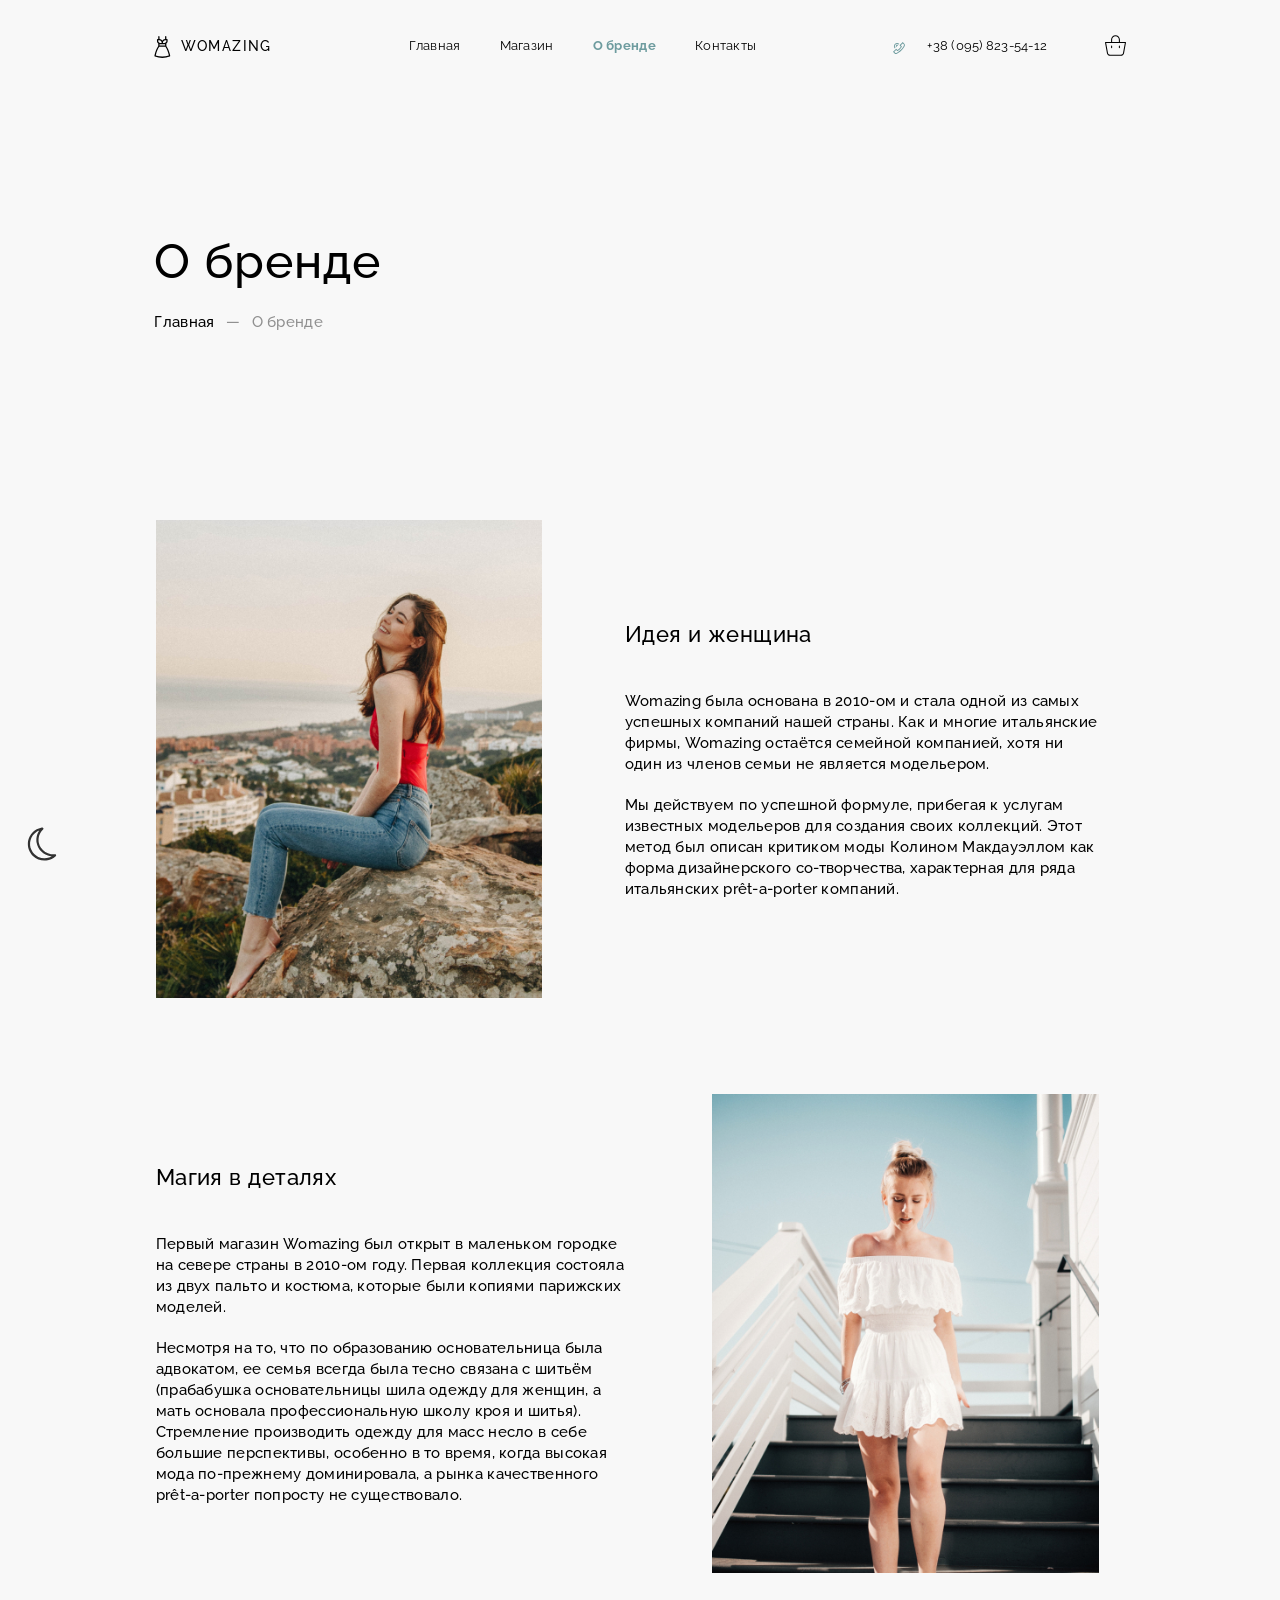
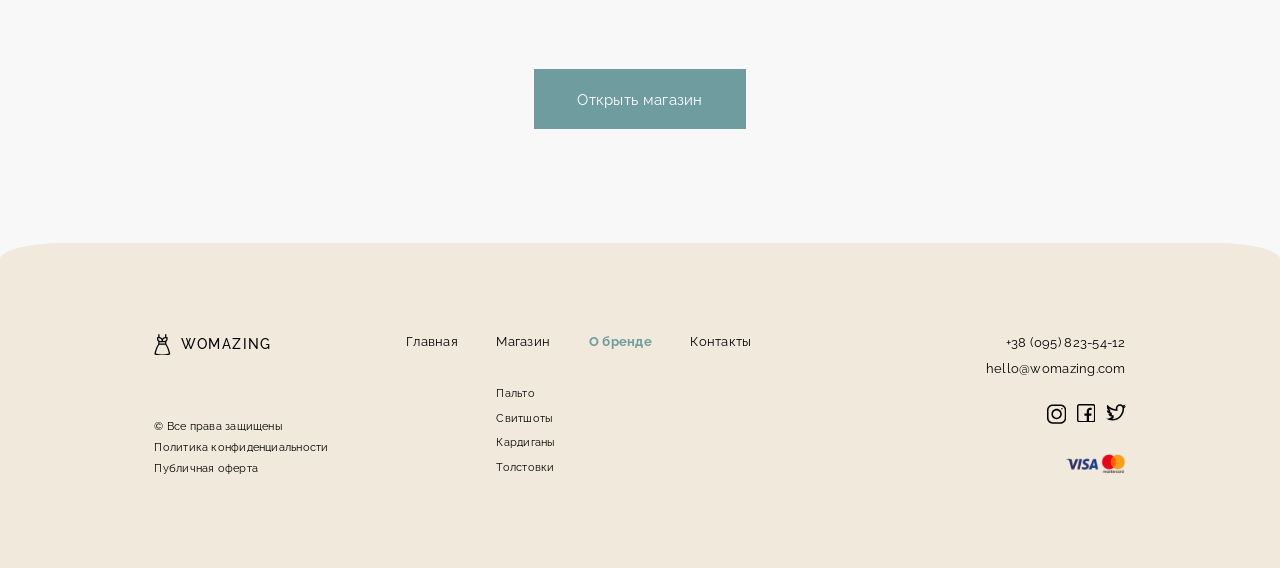
==== About-brand_page.html @ 1c721a9b "third commit" ====
<!DOCTYPE html>
<html lang="en">
<head>
    <meta charset="UTF-8">
    <meta http-equiv="X-UA-Compatible" content="IE=edge">
    <meta name="viewport" content="width=device-width, initial-scale=1.0">
    <title>Womazing - о нас</title>
    <link rel="stylesheet" href="dest/css/styles.css">
    <link rel="shortcut icon" href="images/logo/favicon.svg">
</head>
<body id="body">
    <div class="header_scroll" id="myhead">
        <div class="head_wrapper">
            <div class="head">
                <a href="Home_page.html">
                    <div class="logo">
                        <svg width="1.1875rem" height="1.5625rem" viewBox="0 0 19 25" fill="none" xmlns="http://www.w3.org/2000/svg">
                            <path d="M18.5169 22.6493L18.1587 20.9776C17.4207 17.5332 16.0683 14.2964 14.1387 11.3529V8.64058C15.0275 7.97178 15.6035 6.9084 15.6035 5.71289V4.24805C15.6035 3.84355 15.2756 3.51562 14.8711 3.51562H14.1387V0.732422C14.1387 0.32793 13.8107 0 13.4062 0C13.0018 0 12.6738 0.32793 12.6738 0.732422V3.52339C11.3584 3.6001 10.2059 4.29209 9.5 5.31528C8.79409 4.29209 7.6416 3.6001 6.32617 3.52339V0.732422C6.32617 0.32793 5.99824 0 5.59375 0C5.18926 0 4.86133 0.32793 4.86133 0.732422V3.51562H4.1289C3.72441 3.51562 3.39648 3.84355 3.39648 4.24805V5.71289C3.39648 6.9084 3.97246 7.97178 4.86133 8.64058V11.3529C2.93174 14.2964 1.57934 17.5332 0.841256 20.9776L0.483053 22.6493C0.406491 23.0066 0.605074 23.3658 0.948532 23.4909C3.69741 24.4923 6.57451 25 9.5 25C12.4255 25 15.3026 24.4923 18.0515 23.4909C18.3949 23.3658 18.5935 23.0067 18.5169 22.6493ZM12.918 4.98047H14.1387V5.71289C14.1387 6.92446 13.153 7.91016 11.9414 7.91016H10.2324V7.66602C10.2324 6.1852 11.4372 4.98047 12.918 4.98047ZM4.86133 4.98047H6.08203C7.56284 4.98047 8.76758 6.1852 8.76758 7.66602V7.91016H7.05859C5.84702 7.91016 4.86133 6.92446 4.86133 5.71289V4.98047ZM7.05859 9.375H11.9414C12.1922 9.375 12.4371 9.34956 12.6738 9.30132V10.8398H6.32617V9.30132C6.56289 9.34956 6.80781 9.375 7.05859 9.375ZM9.5 23.5352C6.95849 23.5352 4.45561 23.128 2.05073 22.3244L2.27353 21.2846C2.96118 18.0757 4.21054 15.0566 5.98901 12.3047L13.0109 12.3047C14.7894 15.0566 16.0388 18.0757 16.7264 21.2845L16.9492 22.3244C14.5444 23.128 12.0415 23.5352 9.5 23.5352Z" fill="black"/>
                        </svg>
                        <span>WOMAZING</span>
                    </div>
                </a>
                <button class="menu-hide-button" id="menu-button">
                    <h3>Меню</h3>
                    <div class="menu-hide" id="menu">
                        <nav>
                            <ul>
                                <li class="menu_links"><a href="Home_page.html">Главная</a></li>
                                <li class="menu_links"><a href="Shop_page.html">Магазин</a></li>
                                <div class="products_hiden">
                                    <div class="footer_link"><a class="products_footer__links" href="#">Пальто</a></div>
                                    <div class="footer_link"><a class="products_footer__links" href="#">Свитшоты</a></div>
                                    <div class="footer_link"><a class="products_footer__links" href="#">Кардиганы</a></div>
                                    <div class="footer_link"><a class="products_footer__links" href="#">Толстовки</a></div>
                                </div>
                                <li class="menu_links"><a style="font-weight: 700; color: #6E9C9F; pointer-events: none; cursor: default;"  href="About-brand_page.html">О бренде</a></li>
                                <li class="menu_links"><a href="Contact_page.html">Контакты</a></li>
                            </ul>
                        </nav>
                    </div>
                </button>
                <div class="menu">
                    <nav>
                        <ul>
                            <li class="menu_links"><a class="border_link" href="Home_page.html">Главная</a></li>
                            <li class="menu_links"><a class="border_link" href="Shop_page.html">Магазин</a></li>
                            <li class="menu_links"><a class="border_link" style="font-weight: 700; color: #6E9C9F; pointer-events: none; cursor: default;"  href="About-brand_page.html">О бренде</a></li>
                            <li class="menu_links"><a class="border_link" href="Contact_page.html">Контакты</a></li>
                        </ul>
                    </nav>
                </div>
                <div class="side_head">
                    <a class="CallTelephoneMenu"><div class="telephone_wrapper">
                        <div class="telephone">
                            <svg width="1.06rem" height="1.06rem" viewBox="0 0 17 17" fill="none" xmlns="http://www.w3.org/2000/svg">
                                <g clip-path="url(#clip0_40559_344)">
                                <path d="M2.25235 4.81643C0.750523 6.31823 0.750523 8.7618 2.25232 10.2636L3.05001 9.46592C1.9881 8.40402 1.98807 6.67613 3.05004 5.61417C4.11197 4.55224 5.83985 4.55224 6.90179 5.61414L7.69947 4.81646C6.1977 3.31463 3.75412 3.31466 2.25235 4.81643Z" fill="#6E9C9F"/>
                                <path d="M3.84133 6.39119C3.20916 7.02336 3.20913 8.05201 3.8413 8.68421L4.63901 7.88653C4.54584 7.79335 4.49453 7.66947 4.49453 7.53772C4.49453 7.40599 4.54587 7.2821 4.63904 7.18893C4.73221 7.09576 4.8561 7.04444 4.98782 7.04444C5.11958 7.04444 5.24349 7.09576 5.33664 7.18893L6.13432 6.39122C5.50215 5.75902 4.4735 5.75902 3.84133 6.39119Z" fill="#6E9C9F"/>
                                <path d="M13.7482 4.43513L11.855 2.54848L7.92331 6.47367L9.44752 8.04781C9.19208 8.50125 8.63784 9.3699 7.69327 10.3145C6.74859 11.2592 5.8736 11.8197 5.41581 12.0792L3.87255 10.5556L0.00219727 14.4029L1.88504 16.2983C2.60479 17.0181 3.69992 17.2046 4.61014 16.7625C5.99915 16.0879 8.0954 14.8431 10.1942 12.7443C12.2931 10.6455 13.5378 8.54924 14.2124 7.16023C14.3723 6.83109 14.4499 6.47787 14.4499 6.12692C14.4499 5.5072 14.2077 4.89464 13.7482 4.43513ZM13.1977 6.66732C12.5609 7.97846 11.3845 9.95865 9.39655 11.9466C7.40862 13.9345 5.42842 15.1109 4.11729 15.7477C3.63929 15.9799 3.06281 15.8806 2.68414 15.5019L1.59739 14.4079L3.87537 12.1436L5.19009 13.4415L5.54183 13.2849C5.59899 13.2595 6.95941 12.6438 8.4911 11.1121C10.0238 9.57947 10.6266 8.23054 10.6515 8.17386L10.804 7.82683L9.50671 6.48705L11.8558 4.14178L12.9511 5.23327C13.3306 5.6133 13.4298 6.18952 13.1977 6.66732Z" fill="#6E9C9F"/>
                                </g>
                                <defs>
                                <clipPath id="clip0_40559_344">
                                <rect width="17" height="17" fill="white"/>
                                </clipPath>
                                </defs>
                                </svg>
                            <svg width="1.05rem" height="1.05rem" viewBox="0 0 17 17" fill="none" xmlns="http://www.w3.org/2000/svg">
                                <g clip-path="url(#clip0_40559_225)">
                                <path d="M2.25235 4.81643C0.750523 6.31823 0.750523 8.7618 2.25232 10.2636L3.05001 9.46592C1.9881 8.40402 1.98807 6.67613 3.05004 5.61417C4.11197 4.55224 5.83985 4.55224 6.90179 5.61414L7.69947 4.81646C6.1977 3.31463 3.75412 3.31466 2.25235 4.81643Z" fill="white"/>
                                <path d="M3.84133 6.39118C3.20916 7.02334 3.20913 8.052 3.8413 8.6842L4.63901 7.88651C4.54584 7.79334 4.49453 7.66946 4.49453 7.5377C4.49453 7.40597 4.54587 7.28209 4.63904 7.18892C4.73221 7.09574 4.8561 7.04443 4.98782 7.04443C5.11958 7.04443 5.24349 7.09574 5.33664 7.18892L6.13432 6.3912C5.50215 5.75901 4.4735 5.75901 3.84133 6.39118Z" fill="white"/>
                                <path d="M13.7482 4.43512L11.855 2.54846L7.92331 6.47365L9.44752 8.04779C9.19208 8.50124 8.63784 9.36988 7.69327 10.3145C6.74859 11.2592 5.8736 11.8197 5.41581 12.0792L3.87255 10.5556L0.00219727 14.4029L1.88504 16.2983C2.60479 17.0181 3.69992 17.2046 4.61014 16.7625C5.99915 16.0879 8.0954 14.8431 10.1942 12.7443C12.2931 10.6455 13.5378 8.54922 14.2124 7.16021C14.3723 6.83107 14.4499 6.47786 14.4499 6.1269C14.4499 5.50718 14.2077 4.89463 13.7482 4.43512ZM13.1977 6.66731C12.5609 7.97844 11.3845 9.95864 9.39655 11.9466C7.40862 13.9345 5.42842 15.1109 4.11729 15.7477C3.63929 15.9799 3.06281 15.8806 2.68414 15.5019L1.59739 14.4079L3.87537 12.1436L5.19009 13.4415L5.54183 13.2849C5.59899 13.2595 6.95941 12.6438 8.4911 11.1121C10.0238 9.57946 10.6266 8.23053 10.6515 8.17385L10.804 7.82682L9.50671 6.48703L11.8558 4.14177L12.9511 5.23325C13.3306 5.61328 13.4298 6.18951 13.1977 6.66731Z" fill="white"/>
                                </g>
                                <defs>
                                <clipPath id="clip0_40559_225">
                                <rect width="17" height="17" fill="white"/>
                                </clipPath>
                                </defs>
                                </svg>
    
                            </div>
                    </div></a>
                    <p><a class="border_link" href="#">+38 (095) 823-54-12</a></p>
                    <div class="cart"><a href="shopping-cart.html">
                        <span class="countItemsCart">0</span>
                        <svg width="1.5rem" height="1.5rem" viewBox="0 0 24 24" fill="none" xmlns="http://www.w3.org/2000/svg">
                        <g clip-path="url(#clip0_40543_437)">
                        <path d="M23.8454 8.2243C23.7281 8.10906 23.5642 8.05442 23.4012 8.07624H17.0343V5.26295C17.0343 2.4826 14.7804 0.228699 12.0001 0.228699C9.21971 0.228699 6.96582 2.4826 6.96582 5.26295V8.07624H0.598861C0.421164 8.07624 0.243523 8.07624 0.154646 8.2243C0.0352739 8.33902 -0.0201042 8.5051 0.00659291 8.66851L2.22761 20.81C2.53789 22.5037 4.00034 23.7431 5.72199 23.7713H18.278C20.0046 23.7289 21.464 22.4797 21.7724 20.7804L23.9934 8.66851C24.0201 8.5051 23.9647 8.33902 23.8454 8.2243ZM8.1503 5.26295C8.1503 3.13682 9.87388 1.41324 12 1.41324C14.1261 1.41324 15.8497 3.13682 15.8497 5.26295V8.07624H8.1503V5.26295ZM20.5879 20.6323C20.3884 21.7547 19.4179 22.5759 18.278 22.5868H5.72199C4.58212 22.5759 3.61161 21.7547 3.41215 20.6323L1.30959 9.26078H22.6904L20.5879 20.6323Z" fill="black"/>
                        <path d="M16.4421 15.0354C16.7692 15.0354 17.0343 14.7702 17.0343 14.4431V12.6663C17.0343 12.3392 16.7692 12.074 16.4421 12.074C16.1149 12.074 15.8498 12.3392 15.8498 12.6663V14.4431C15.8497 14.7702 16.1149 15.0354 16.4421 15.0354Z" fill="black"/>
                        <path d="M7.55803 15.0354C7.88514 15.0354 8.1503 14.7702 8.1503 14.4431V12.6663C8.1503 12.3392 7.88514 12.074 7.55803 12.074C7.23092 12.074 6.96576 12.3392 6.96576 12.6663V14.4431C6.96576 14.7702 7.23092 15.0354 7.55803 15.0354Z" fill="black"/>
                        </g>
                        <defs>
                        <clipPath id="clip0_40543_437">
                        <rect width="24" height="24" fill="white"/>
                        </clipPath>
                        </defs>
                        </svg>
                        </a>
                    </div>
                </div>
                <div class="cart-hiden"><a href="shopping-cart.html">
                    <span class="countItemsCart">0</span>
                    <svg width="1.5rem" height="1.5rem" viewBox="0 0 24 24" fill="none" xmlns="http://www.w3.org/2000/svg">
                    <g clip-path="url(#clip0_40543_437)">
                    <path d="M23.8454 8.2243C23.7281 8.10906 23.5642 8.05442 23.4012 8.07624H17.0343V5.26295C17.0343 2.4826 14.7804 0.228699 12.0001 0.228699C9.21971 0.228699 6.96582 2.4826 6.96582 5.26295V8.07624H0.598861C0.421164 8.07624 0.243523 8.07624 0.154646 8.2243C0.0352739 8.33902 -0.0201042 8.5051 0.00659291 8.66851L2.22761 20.81C2.53789 22.5037 4.00034 23.7431 5.72199 23.7713H18.278C20.0046 23.7289 21.464 22.4797 21.7724 20.7804L23.9934 8.66851C24.0201 8.5051 23.9647 8.33902 23.8454 8.2243ZM8.1503 5.26295C8.1503 3.13682 9.87388 1.41324 12 1.41324C14.1261 1.41324 15.8497 3.13682 15.8497 5.26295V8.07624H8.1503V5.26295ZM20.5879 20.6323C20.3884 21.7547 19.4179 22.5759 18.278 22.5868H5.72199C4.58212 22.5759 3.61161 21.7547 3.41215 20.6323L1.30959 9.26078H22.6904L20.5879 20.6323Z" fill="black"/>
                    <path d="M16.4421 15.0354C16.7692 15.0354 17.0343 14.7702 17.0343 14.4431V12.6663C17.0343 12.3392 16.7692 12.074 16.4421 12.074C16.1149 12.074 15.8498 12.3392 15.8498 12.6663V14.4431C15.8497 14.7702 16.1149 15.0354 16.4421 15.0354Z" fill="black"/>
                    <path d="M7.55803 15.0354C7.88514 15.0354 8.1503 14.7702 8.1503 14.4431V12.6663C8.1503 12.3392 7.88514 12.074 7.55803 12.074C7.23092 12.074 6.96576 12.3392 6.96576 12.6663V14.4431C6.96576 14.7702 7.23092 15.0354 7.55803 15.0354Z" fill="black"/>
                    </g>
                    <defs>
                    <clipPath id="clip0_40543_437">
                    <rect width="24" height="24" fill="white"/>
                    </clipPath>
                    </defs>
                    </svg>
                    </a>
                </div>
            </div>
        </div>
    </div>
    <div class="wholeWrapper">
        <div class="wrapper wrapGrow">
            <main>
                <section class="page_title about-brand">
                    <div class="page_title__container about-brand__container">
                        <h1>О бренде</h1>
                        <div class="page_title__links brand-links">
                            <a class="border_link" href="Home_page.html">Главная</a>
                            <span>—</span>
                            <span>О бренде</span>
                        </div>
                    </div>
                </section>
                <section class="brend-description">
                    <div class="brend-description__container">
                        <section>
                            <div class="brend-description__img">
                                <img src="images/img_about-brand-page/description-brand_images/First-description_img.jpg" alt="Женщина в джинсах на горе">
                            </div>
                            <div class="brend-description__text">
                                <h3>Идея и женщина</h3>
                                <section>
                                    <p>Womazing была основана в 2010-ом и стала одной из самых успешных компаний нашей страны. Как и многие итальянские фирмы, Womazing остаётся семейной компанией, хотя ни один из членов семьи не является модельером.
                                    </p>
                                    <p>Мы действуем по успешной формуле, прибегая к услугам известных модельеров для создания своих коллекций. Этот метод был описан критиком моды Колином Макдауэллом как форма дизайнерского со-творчества, характерная для ряда итальянских prêt-a-porter компаний.
                                    </p>
                                </section>
                            </div>
                        </section>
                        <section>
                            <div class="brend-description__text">
                                <h3>Магия в деталях</h3>
                                <section>
                                    <p>Первый магазин Womazing был открыт в маленьком городке на севере страны в 2010-ом году. Первая коллекция состояла из двух пальто и костюма, которые были копиями парижских моделей.
                                    </p>
                                    <p>Несмотря на то, что по образованию основательница была адвокатом, ее семья всегда была тесно связана с шитьём (прабабушка основательницы шила одежду для женщин, а мать основала профессиональную школу кроя и шитья). Стремление производить одежду для масс несло в себе большие перспективы, особенно в то время, когда высокая мода по-прежнему доминировала, а рынка качественного prêt-a-porter попросту не существовало.
                                    </p>
                                </section>
                            </div>
                            <div class="brend-description__img">
                                <img src="images/img_about-brand-page/description-brand_images/Second-description_img.jpg" alt="Женщина в белом на ступеньках">
                            </div>
                        </section>
                        <div class="background_open_store_button">
                            <a id="background_open_store_button" href="Shop_page.html">Открыть магазин</a>
                        </div>
                    </div>
                </section>
            </main>
        </div>
        <footer>
            <div class="wrapper">
                <div class="footer_wrapper">
                    <div class="privacy-footer">
                        <a href="Home_page.html">
                            <div class="logo">
                                <svg width="1.1875rem" height="1.5625rem" viewBox="0 0 19 25" fill="none" xmlns="http://www.w3.org/2000/svg">
                                    <path d="M18.5169 22.6493L18.1587 20.9776C17.4207 17.5332 16.0683 14.2964 14.1387 11.3529V8.64058C15.0275 7.97178 15.6035 6.9084 15.6035 5.71289V4.24805C15.6035 3.84355 15.2756 3.51562 14.8711 3.51562H14.1387V0.732422C14.1387 0.32793 13.8107 0 13.4062 0C13.0018 0 12.6738 0.32793 12.6738 0.732422V3.52339C11.3584 3.6001 10.2059 4.29209 9.5 5.31528C8.79409 4.29209 7.6416 3.6001 6.32617 3.52339V0.732422C6.32617 0.32793 5.99824 0 5.59375 0C5.18926 0 4.86133 0.32793 4.86133 0.732422V3.51562H4.1289C3.72441 3.51562 3.39648 3.84355 3.39648 4.24805V5.71289C3.39648 6.9084 3.97246 7.97178 4.86133 8.64058V11.3529C2.93174 14.2964 1.57934 17.5332 0.841256 20.9776L0.483053 22.6493C0.406491 23.0066 0.605074 23.3658 0.948532 23.4909C3.69741 24.4923 6.57451 25 9.5 25C12.4255 25 15.3026 24.4923 18.0515 23.4909C18.3949 23.3658 18.5935 23.0067 18.5169 22.6493ZM12.918 4.98047H14.1387V5.71289C14.1387 6.92446 13.153 7.91016 11.9414 7.91016H10.2324V7.66602C10.2324 6.1852 11.4372 4.98047 12.918 4.98047ZM4.86133 4.98047H6.08203C7.56284 4.98047 8.76758 6.1852 8.76758 7.66602V7.91016H7.05859C5.84702 7.91016 4.86133 6.92446 4.86133 5.71289V4.98047ZM7.05859 9.375H11.9414C12.1922 9.375 12.4371 9.34956 12.6738 9.30132V10.8398H6.32617V9.30132C6.56289 9.34956 6.80781 9.375 7.05859 9.375ZM9.5 23.5352C6.95849 23.5352 4.45561 23.128 2.05073 22.3244L2.27353 21.2846C2.96118 18.0757 4.21054 15.0566 5.98901 12.3047L13.0109 12.3047C14.7894 15.0566 16.0388 18.0757 16.7264 21.2845L16.9492 22.3244C14.5444 23.128 12.0415 23.5352 9.5 23.5352Z" fill="black"/>
                                </svg>
                                <span>WOMAZING</span>
                            </div>
                        </a>
                        <div class="policy">
                            <p>© Все права защищены</p>
                            <div class="footer_link"><a class="border_link" href="#">Политика конфиденциальности</a></div>
                            <div class="footer_link"><a class="border_link" href="#">Публичная оферта</a></div>
                            <div class="side_head_hiden">
                                <p><a class="border_link" href="#">+38 (095) 823-54-12</a></p>
                                <div class="mail_wrapper"><a class="border_link" href="#">hello@womazing.com</a></div>
                            </div>
                        </div>
                    </div>
                    <div class="nav-footer">
                        <nav>
                            <ul class="menu">
                                <li class="menu_links"><a class="border_link" href="Home_page.html">Главная</a></li>
                                <li class="menu_links"><a class="border_link" href="Shop_page.html">Магазин</a>
                                    <div class="products_footer">
                                        <div class="footer_link"><a class="border_link" class="products_footer__links" href="#">Пальто</a></div>
                                        <div class="footer_link"><a class="border_link" class="products_footer__links" href="#">Свитшоты</a></div>
                                        <div class="footer_link"><a class="border_link" class="products_footer__links" href="#">Кардиганы</a></div>
                                        <div class="footer_link"><a class="border_link" class="products_footer__links" href="#">Толстовки</a></div>
                                    </div></li>
                                <li class="menu_links"><a class="border_link" style="font-weight: 700; color: #6E9C9F; pointer-events: none; cursor: default;"  href="About-brand_page.html">О бренде</a></li>
                                <li class="menu_links"><a class="border_link" href="Contact_page.html">Контакты</a></li>
                            </ul>
                            <div class="connection-hiden">
                                <div class="socials">
                                    <div class="instagram">
                                        <a href="#">
                                            <svg width="1.375rem" height="1.4375rem" viewBox="0 0 22 23" fill="none" xmlns="http://www.w3.org/2000/svg">
                                                <g clip-path="url(#clip0_4_278)">
                                                <path d="M15.6094 0.5H6.39066C2.86683 0.5 0 3.36683 0 6.89066V16.1093C0 19.6332 2.86683 22.5 6.39066 22.5H15.6093C19.1332 22.5 22 19.6332 22 16.1094V6.89066C22 3.36683 19.1332 0.5 15.6094 0.5ZM20.2812 16.1093C20.2812 18.6854 18.1854 20.7812 15.6094 20.7812H6.39066C3.81455 20.7812 1.71875 18.6854 1.71875 16.1094V6.89066C1.71875 4.31455 3.81455 2.21875 6.39066 2.21875H15.6093C18.1854 2.21875 20.2812 4.31455 20.2812 6.89066V16.1093Z" fill="black"/>
                                                <path d="M11 5.57031C7.73034 5.57031 5.07031 8.23034 5.07031 11.5C5.07031 14.7697 7.73034 17.4297 11 17.4297C14.2697 17.4297 16.9297 14.7697 16.9297 11.5C16.9297 8.23034 14.2697 5.57031 11 5.57031ZM11 15.7109C8.6781 15.7109 6.78906 13.8219 6.78906 11.5C6.78906 9.1781 8.6781 7.28906 11 7.28906C13.3219 7.28906 15.2109 9.1781 15.2109 11.5C15.2109 13.8219 13.3219 15.7109 11 15.7109Z" fill="black"/>
                                                <path d="M17.0156 6.34375C17.4902 6.34375 17.875 5.95899 17.875 5.48438C17.875 5.00976 17.4902 4.625 17.0156 4.625C16.541 4.625 16.1562 5.00976 16.1562 5.48438C16.1562 5.95899 16.541 6.34375 17.0156 6.34375Z" fill="black"/>
                                                </g>
                                                <defs>
                                                <clipPath id="clip0_4_278">
                                                <rect width="22" height="22" fill="white" transform="translate(0 0.5)"/>
                                                </clipPath>
                                                </defs>
                                            </svg>
                                        </a>
                                    </div>
                                    <div class="facebook">
                                        <a href="#">
                                            <svg width="1.3125rem" height="1.3125rem" viewBox="0 0 21 21" fill="none" xmlns="http://www.w3.org/2000/svg">
                                                <path d="M18.5391 0H2.46094C1.1039 0 0 1.1039 0 2.46094V18.5391C0 19.8961 1.1039 21 2.46094 21H18.5391C19.8961 21 21 19.8961 21 18.5391V2.46094C21 1.1039 19.8961 0 18.5391 0ZM19.3594 18.5391C19.3594 18.9914 18.9914 19.3594 18.5391 19.3594H13.6992V13.3711H16.3253L16.6314 10.8281H13.6992V8.08008C13.6992 7.37865 14.2283 6.84961 14.9297 6.84961H16.7754V4.4707C16.2896 4.40213 15.3525 4.30664 14.9297 4.30664C13.973 4.30664 13.0141 4.71023 12.2989 5.41374C11.5621 6.13857 11.1562 7.08801 11.1562 8.08729V10.8281H8.49023V13.3711H11.1562V19.3594H2.46094C2.00864 19.3594 1.64062 18.9914 1.64062 18.5391V2.46094C1.64062 2.00864 2.00864 1.64062 2.46094 1.64062H18.5391C18.9914 1.64062 19.3594 2.00864 19.3594 2.46094V18.5391Z" fill="black"/>
                                            </svg>
                                        </a>
                                    </div>
                                    <div class="twitter">
                                        <a href="#">
                                            <svg width="1.4375rem" height="1.1875rem" viewBox="0 0 23 19" fill="none" xmlns="http://www.w3.org/2000/svg">
                                                <path d="M20.2712 3.16525L20.2598 3.12109C21.2343 2.53688 22.0211 1.5738 22.3711 0.470703C21.4584 1.01367 20.3904 1.42561 19.3164 1.63867C18.4552 0.721098 17.3061 0.15625 15.9473 0.15625C13.3429 0.15625 11.1855 2.26475 11.1855 4.87305C11.1855 5.24419 11.238 5.60752 11.3203 5.95117V5.99609C7.43875 5.77436 3.92429 3.80031 1.61719 0.964844C1.21231 1.66248 0.988281 2.65939 0.988281 3.52539C0.988281 4.87305 1.78852 6.67805 3.05469 7.52344V7.61328C2.29865 7.58278 1.52429 7.06195 0.898438 6.71484C0.898438 6.73546 0.92584 6.76026 0.92584 6.78088C0.92584 9.0696 2.6034 11.0436 4.76172 11.4766C4.38559 11.5761 3.85582 11.6562 3.45898 11.6562C3.15361 11.6562 2.84877 11.5765 2.56055 11.5215C3.16102 13.3978 4.89648 14.6211 6.96289 14.6211V14.666C5.35446 15.913 3.31577 16.7773 1.12305 16.7773C0.742154 16.7773 0.269531 16.7324 0 16.6875C2.08622 18.0277 4.56631 18.8438 7.23242 18.8438C15.9102 18.8438 20.6641 11.7012 20.6641 5.45703V4.82812C21.5871 4.16144 22.3686 3.26098 23 2.3125C23 2.3125 21.3439 3.09724 20.2712 3.16525ZM18.8672 5.45703C18.8672 6.80523 18.6031 8.22099 18.1035 9.55121C17.5785 10.9492 16.8227 12.2107 15.8574 13.3005C14.3434 15.0096 11.6181 17.0469 7.23242 17.0469C7.10354 17.0469 6.97488 17.0446 6.84623 17.0402C7.26966 16.7945 7.67661 16.5211 8.06384 16.2209L8.75977 15.6814V14.8008V14.6211V12.8242L8.0195 12.816C7.21005 12.807 6.55859 12.1483 6.55859 11.3388V9.86962L5.58689 9.65017C5.1569 9.55305 4.85156 9.17108 4.85156 8.73026V7.61328V7.47852L4.8291 6.5626L4.02999 6.02907C3.6849 5.73874 3.37215 5.32406 3.14934 4.87529C5.50724 6.59481 8.30758 7.62379 11.2178 7.79005L13.1172 7.89854V5.99609V5.95117V5.73892L13.0677 5.5325C13.0111 5.29626 12.9824 5.07439 12.9824 4.87305C12.9824 4.09931 13.2911 3.3687 13.8517 2.81576C14.4156 2.25949 15.1598 1.95312 15.9473 1.95312C16.7434 1.95312 17.4362 2.26106 18.0063 2.86841L18.4647 3.35684L18.5202 3.57112L18.5316 3.61528L18.8672 4.91262V5.45703Z" fill="black"/>
                                            </svg>
                                        </a>
                                    </div>
                                </div>
                                <div class="visa">
                                    <img src="images/footer/visa-mastercard.svg" alt="">
                                </div>
                            </div>
                        </nav>
                    </div>
                    <div class="connection-footer">
                        <div class="side_head">
                            <p><a class="border_link" href="#">+38 (095) 823-54-12</a></p>
                            <div class="mail_wrapper"><a class="border_link" href="#">hello@womazing.com</a></div>
                        </div>
                        <div class="connection">
                            <div class="socials">
                                <div class="instagram">
                                    <a href="#">
                                        <svg width="1.375rem" height="1.4375rem" viewBox="0 0 22 23" fill="none" xmlns="http://www.w3.org/2000/svg">
                                            <g clip-path="url(#clip0_4_278)">
                                            <path d="M15.6094 0.5H6.39066C2.86683 0.5 0 3.36683 0 6.89066V16.1093C0 19.6332 2.86683 22.5 6.39066 22.5H15.6093C19.1332 22.5 22 19.6332 22 16.1094V6.89066C22 3.36683 19.1332 0.5 15.6094 0.5ZM20.2812 16.1093C20.2812 18.6854 18.1854 20.7812 15.6094 20.7812H6.39066C3.81455 20.7812 1.71875 18.6854 1.71875 16.1094V6.89066C1.71875 4.31455 3.81455 2.21875 6.39066 2.21875H15.6093C18.1854 2.21875 20.2812 4.31455 20.2812 6.89066V16.1093Z" fill="black"/>
                                            <path d="M11 5.57031C7.73034 5.57031 5.07031 8.23034 5.07031 11.5C5.07031 14.7697 7.73034 17.4297 11 17.4297C14.2697 17.4297 16.9297 14.7697 16.9297 11.5C16.9297 8.23034 14.2697 5.57031 11 5.57031ZM11 15.7109C8.6781 15.7109 6.78906 13.8219 6.78906 11.5C6.78906 9.1781 8.6781 7.28906 11 7.28906C13.3219 7.28906 15.2109 9.1781 15.2109 11.5C15.2109 13.8219 13.3219 15.7109 11 15.7109Z" fill="black"/>
                                            <path d="M17.0156 6.34375C17.4902 6.34375 17.875 5.95899 17.875 5.48438C17.875 5.00976 17.4902 4.625 17.0156 4.625C16.541 4.625 16.1562 5.00976 16.1562 5.48438C16.1562 5.95899 16.541 6.34375 17.0156 6.34375Z" fill="black"/>
                                            </g>
                                            <defs>
                                            <clipPath id="clip0_4_278">
                                            <rect width="22" height="22" fill="white" transform="translate(0 0.5)"/>
                                            </clipPath>
                                            </defs>
                                        </svg>
                                    </a>
                                </div>
                                <div class="facebook">
                                    <a href="#">
                                        <svg width="1.3125rem" height="1.3125rem" viewBox="0 0 21 21" fill="none" xmlns="http://www.w3.org/2000/svg">
                                            <path d="M18.5391 0H2.46094C1.1039 0 0 1.1039 0 2.46094V18.5391C0 19.8961 1.1039 21 2.46094 21H18.5391C19.8961 21 21 19.8961 21 18.5391V2.46094C21 1.1039 19.8961 0 18.5391 0ZM19.3594 18.5391C19.3594 18.9914 18.9914 19.3594 18.5391 19.3594H13.6992V13.3711H16.3253L16.6314 10.8281H13.6992V8.08008C13.6992 7.37865 14.2283 6.84961 14.9297 6.84961H16.7754V4.4707C16.2896 4.40213 15.3525 4.30664 14.9297 4.30664C13.973 4.30664 13.0141 4.71023 12.2989 5.41374C11.5621 6.13857 11.1562 7.08801 11.1562 8.08729V10.8281H8.49023V13.3711H11.1562V19.3594H2.46094C2.00864 19.3594 1.64062 18.9914 1.64062 18.5391V2.46094C1.64062 2.00864 2.00864 1.64062 2.46094 1.64062H18.5391C18.9914 1.64062 19.3594 2.00864 19.3594 2.46094V18.5391Z" fill="black"/>
                                        </svg>
                                    </a>
                                </div>
                                <div class="twitter">
                                    <a href="#">
                                        <svg width="1.4375rem" height="1.1875rem" viewBox="0 0 23 19" fill="none" xmlns="http://www.w3.org/2000/svg">
                                            <path d="M20.2712 3.16525L20.2598 3.12109C21.2343 2.53688 22.0211 1.5738 22.3711 0.470703C21.4584 1.01367 20.3904 1.42561 19.3164 1.63867C18.4552 0.721098 17.3061 0.15625 15.9473 0.15625C13.3429 0.15625 11.1855 2.26475 11.1855 4.87305C11.1855 5.24419 11.238 5.60752 11.3203 5.95117V5.99609C7.43875 5.77436 3.92429 3.80031 1.61719 0.964844C1.21231 1.66248 0.988281 2.65939 0.988281 3.52539C0.988281 4.87305 1.78852 6.67805 3.05469 7.52344V7.61328C2.29865 7.58278 1.52429 7.06195 0.898438 6.71484C0.898438 6.73546 0.92584 6.76026 0.92584 6.78088C0.92584 9.0696 2.6034 11.0436 4.76172 11.4766C4.38559 11.5761 3.85582 11.6562 3.45898 11.6562C3.15361 11.6562 2.84877 11.5765 2.56055 11.5215C3.16102 13.3978 4.89648 14.6211 6.96289 14.6211V14.666C5.35446 15.913 3.31577 16.7773 1.12305 16.7773C0.742154 16.7773 0.269531 16.7324 0 16.6875C2.08622 18.0277 4.56631 18.8438 7.23242 18.8438C15.9102 18.8438 20.6641 11.7012 20.6641 5.45703V4.82812C21.5871 4.16144 22.3686 3.26098 23 2.3125C23 2.3125 21.3439 3.09724 20.2712 3.16525ZM18.8672 5.45703C18.8672 6.80523 18.6031 8.22099 18.1035 9.55121C17.5785 10.9492 16.8227 12.2107 15.8574 13.3005C14.3434 15.0096 11.6181 17.0469 7.23242 17.0469C7.10354 17.0469 6.97488 17.0446 6.84623 17.0402C7.26966 16.7945 7.67661 16.5211 8.06384 16.2209L8.75977 15.6814V14.8008V14.6211V12.8242L8.0195 12.816C7.21005 12.807 6.55859 12.1483 6.55859 11.3388V9.86962L5.58689 9.65017C5.1569 9.55305 4.85156 9.17108 4.85156 8.73026V7.61328V7.47852L4.8291 6.5626L4.02999 6.02907C3.6849 5.73874 3.37215 5.32406 3.14934 4.87529C5.50724 6.59481 8.30758 7.62379 11.2178 7.79005L13.1172 7.89854V5.99609V5.95117V5.73892L13.0677 5.5325C13.0111 5.29626 12.9824 5.07439 12.9824 4.87305C12.9824 4.09931 13.2911 3.3687 13.8517 2.81576C14.4156 2.25949 15.1598 1.95312 15.9473 1.95312C16.7434 1.95312 17.4362 2.26106 18.0063 2.86841L18.4647 3.35684L18.5202 3.57112L18.5316 3.61528L18.8672 4.91262V5.45703Z" fill="black"/>
                                        </svg>
                                    </a>
                                </div>
                            </div>
                            <div class="visa">
                                <img src="images/footer/visa-mastercard.svg" alt="">
                            </div>
                        </div>
                    </div>
                </div>
            </div>
        </footer>
    </div>
    <!-- кнопка темы -->
    <div class="themeBtn">
        <a class="themeBtn_a" href="#"><img src="images/Theme/dark.svg" alt=""></a>
    </div>
    <div class="wrapper_for_call">
        <div class="background-for-call">
        </div>
        <div class="call_wrapper" id="call_form">
            <div class="cancell-btn">
                <a onclick="cancel_Func()"><svg width="16" height="16" viewBox="0 0 16 16" fill="none" xmlns="http://www.w3.org/2000/svg">
                    <path d="M1 1L15.5 15.5M15.5 1L1 15.5" stroke="black"/>
                    </svg>
                </a>
            </div>
            <div class="back-call">
                <h3>Заказать обратный звонок</h3>
                <form action="#" method="post">
                    <input type="text" name="user_name" placeholder="Имя" minlength="2" required>
                    <input type="email" name="user_e-mail" placeholder="E-mail" minlength="7" required>
                    <input type="tel" name="user_phone" placeholder="Телефон" minlength="10" required>
                    <button type="submit">Заказать звонок</button>
                </form>
            </div>
        </div>
    </div>
    <script src="scripts/call_appearance.js"></script>
    <script src="scripts/theme.js"></script>
    <script src="scripts/scroll_header.js"></script>
    <script src="scripts/countItemsInCart.js"></script>
    <script src="scripts/menuHide.js"></script>
</body>
</html>
---- dest/css/styles.css ----
@charset "UTF-8";
/* Сброс стилей reset  */
@import url("https://fonts.googleapis.com/css2?family=Raleway:wght@500&display=swap");
* {
  padding: 0;
  margin: 0;
  border: 0;
}

*, *:before, *:after {
  -webkit-box-sizing: border-box;
  box-sizing: border-box;
}

:focus, :active {
  outline: none;
}

a:focus, a:active {
  outline: none;
}

nav, footer, header, aside {
  display: block;
}

html, body {
  height: 100%;
  width: 100%;
  font-size: 100%;
  line-height: 1;
  -ms-text-size-adjust: 100%;
  -moz-text-size-adjust: 100%;
  -webkit-text-size-adjust: 100%;
}

input, button, textarea {
  font-family: inherit;
}

input::-ms-clear {
  display: none;
}

button {
  cursor: pointer;
}

button::-moz-focus-inner {
  padding: 0;
  border: 0;
}

a, a:visited {
  text-decoration: none;
}

a:hover {
  text-decoration: none;
}

ul li {
  list-style: none;
}

img {
  vertical-align: top;
}

h1, h2, h3, h4, h5, h6 {
  font-size: inherit;
  font-weight: 400;
}

:root {
  --text-font: "Raleway", sans-serif;
  scroll-behavior: smooth;
}

a {
  -webkit-transition: 0.5s ease;
  -o-transition: 0.5s ease;
  transition: 0.5s ease;
}

.border_link {
  position: relative;
}

.border_link::before {
  content: "";
  position: absolute;
  left: 0;
  top: 1.4em;
  width: 100%;
  height: 1px;
  background-color: #509498;
  opacity: 0;
  -webkit-transition: all 0.5s linear;
  -o-transition: all 0.5s linear;
  transition: all 0.5s linear;
}

.border_link:hover {
  color: #6E9C9F;
}
.border_link:hover::before {
  opacity: 0.5;
}

/* тело */
@media screen and (min-width: 768px) {
  html {
    font-size: 16px;
  }
}
@media screen and (min-width: 768px) and (max-width: 1320px) {
  html {
    font-size: 14px;
  }
}
@media screen and (min-width: 768px) and (max-width: 1164px) {
  html {
    font-size: 12px;
  }
}
@media screen and (min-width: 768px) and (max-width: 992px) {
  html {
    font-size: 10px;
  }
}
@media screen and (min-width: 768px) and (max-width: 830px) {
  html {
    font-size: 9px;
  }
}
@media screen and (max-width: 767px) {
  html {
    font-size: 15px;
  }
}
@media screen and (max-width: 767px) and (max-width: 500px) {
  html {
    font-size: 14px;
  }
}
@media screen and (max-width: 767px) and (max-width: 430px) {
  html {
    font-size: 13px;
  }
}
@media screen and (max-width: 767px) and (max-width: 376px) {
  html {
    font-size: 11px;
  }
}
@media screen and (max-width: 767px) and (max-width: 315px) {
  html {
    font-size: 9px;
  }
}
body {
  overflow-x: hidden;
  background-color: rgb(248, 248, 248);
  -webkit-transition: 0.5s ease;
  -o-transition: 0.5s ease;
  transition: 0.5s ease;
}

.wrapper {
  max-width: 73.125rem;
  margin: auto;
  padding-left: 1.875rem;
  padding-right: 1.875rem;
}

html {
  height: 100%;
}

.wholeWrapper {
  display: -webkit-box;
  display: -ms-flexbox;
  display: flex;
  -webkit-box-orient: vertical;
  -webkit-box-direction: normal;
      -ms-flex-direction: column;
          flex-direction: column;
  min-height: 100%;
}

.wrapGrow {
  width: 100%;
  -webkit-box-flex: 1;
      -ms-flex-positive: 1;
          flex-grow: 1;
}

.themeBtn {
  position: fixed;
  bottom: 2rem;
  left: 1rem;
}
.themeBtn a {
  display: block;
  height: 100%;
  width: 100%;
  border-radius: 1rem;
}
.themeBtn img {
  width: 4rem;
  height: 4rem;
  opacity: 0.8;
}

html.dark .themeBtn img {
  stroke: white;
}
html.dark body {
  background-color: rgb(66, 66, 66);
  color: white;
}
html.dark .border_link {
  color: rgb(201, 201, 201);
}
html.dark .border_link::before {
  background-color: white;
}
html.dark .border_link:hover {
  color: white;
}
html.dark img {
  -webkit-filter: grayscale(20%) brightness(80%);
          filter: grayscale(20%) brightness(80%);
}
html.dark svg path {
  stroke: white;
  fill: none;
}

input, textarea {
  -webkit-transition: background 0.5s ease;
  -o-transition: background 0.5s ease;
  transition: background 0.5s ease;
}

@media screen and (min-width: 768px) {
  .page_title__links a {
    color: black;
    -webkit-transition: 0.5s ease;
    -o-transition: 0.5s ease;
    transition: 0.5s ease;
  }
  .page_title {
    margin-top: 16.8rem;
    margin-bottom: 13.375rem;
    height: 6.9375rem;
  }
  .page_title__container {
    display: -webkit-box;
    display: -ms-flexbox;
    display: flex;
    -webkit-box-orient: vertical;
    -webkit-box-direction: normal;
        -ms-flex-direction: column;
            flex-direction: column;
    row-gap: 1.625rem;
  }
  .page_title h1 {
    font-family: var(--text-font);
    font-size: 3.4375rem;
    font-weight: 500;
    line-height: 3.8125rem;
    letter-spacing: 0.02em;
    text-align: left;
  }
  .page_title__links {
    font-family: var(--text-font);
    font-size: 1.06rem;
    font-weight: 500;
    line-height: 1.5rem;
    letter-spacing: 0.02em;
    text-align: left;
    display: -webkit-box;
    display: -ms-flexbox;
    display: flex;
    -webkit-column-gap: 0.8125rem;
       -moz-column-gap: 0.8125rem;
            column-gap: 0.8125rem;
  }
  .page_title__links span {
    color: #909090;
  }
}
@media screen and (max-width: 767px) {
  .page_title__links a {
    color: black;
    -webkit-transition: 0.5s ease;
    -o-transition: 0.5s ease;
    transition: 0.5s ease;
  }
  .page_title {
    margin-top: 8.125rem;
    margin-bottom: 4rem;
    height: 6.9375rem;
  }
  .page_title__container {
    display: -webkit-box;
    display: -ms-flexbox;
    display: flex;
    -webkit-box-orient: vertical;
    -webkit-box-direction: normal;
        -ms-flex-direction: column;
            flex-direction: column;
    row-gap: 1.625rem;
    -webkit-box-align: center;
        -ms-flex-align: center;
            align-items: center;
    -webkit-box-pack: center;
        -ms-flex-pack: center;
            justify-content: center;
  }
  .page_title h1 {
    font-family: var(--text-font);
    font-size: 3.4375rem;
    font-weight: 500;
    line-height: 3.8125rem;
    letter-spacing: 0.02em;
    text-align: center;
  }
  .page_title__links {
    font-family: var(--text-font);
    font-size: 1.06rem;
    font-weight: 500;
    line-height: 1.5rem;
    letter-spacing: 0.02em;
    text-align: center;
    display: -webkit-box;
    display: -ms-flexbox;
    display: flex;
    -webkit-column-gap: 0.8125rem;
       -moz-column-gap: 0.8125rem;
            column-gap: 0.8125rem;
  }
  .page_title__links span {
    color: #909090;
  }
}
/* заказ звонка */
@-webkit-keyframes Opacity {
  0% {
    opacity: 0;
  }
  100% {
    opacity: 0.8;
  }
}
@keyframes Opacity {
  0% {
    opacity: 0;
  }
  100% {
    opacity: 0.8;
  }
}
@-webkit-keyframes close_Opacity {
  0% {
    opacity: 0.8;
  }
  100% {
    opacity: 0;
  }
}
@keyframes close_Opacity {
  0% {
    opacity: 0.8;
  }
  100% {
    opacity: 0;
  }
}
@-webkit-keyframes adverAnim {
  0% {
    opacity: 0;
    -webkit-transform: translateX(50vw) translateY(-50vh) scale(0);
            transform: translateX(50vw) translateY(-50vh) scale(0);
    border-top-left-radius: 100%;
    border-bottom-left-radius: 100%;
    border-bottom-right-radius: 100%;
  }
  100% {
    opacity: 1;
    -webkit-transform: translateX(0) translateY(0) scale(1);
            transform: translateX(0) translateY(0) scale(1);
    border-radius: 0;
  }
}
@keyframes adverAnim {
  0% {
    opacity: 0;
    -webkit-transform: translateX(50vw) translateY(-50vh) scale(0);
            transform: translateX(50vw) translateY(-50vh) scale(0);
    border-top-left-radius: 100%;
    border-bottom-left-radius: 100%;
    border-bottom-right-radius: 100%;
  }
  100% {
    opacity: 1;
    -webkit-transform: translateX(0) translateY(0) scale(1);
            transform: translateX(0) translateY(0) scale(1);
    border-radius: 0;
  }
}
@-webkit-keyframes close_adverAnim {
  0% {
    opacity: 1;
    -webkit-transform: translateX(0) translateY(0) scale(1);
            transform: translateX(0) translateY(0) scale(1);
    border-radius: 0;
    border-radius: 0;
  }
  100% {
    opacity: 0;
    -webkit-transform: translateX(50vw) translateY(-50vh) scale(0);
            transform: translateX(50vw) translateY(-50vh) scale(0);
    border-top-left-radius: 100%;
    border-bottom-left-radius: 100%;
    border-bottom-right-radius: 100%;
  }
}
@keyframes close_adverAnim {
  0% {
    opacity: 1;
    -webkit-transform: translateX(0) translateY(0) scale(1);
            transform: translateX(0) translateY(0) scale(1);
    border-radius: 0;
    border-radius: 0;
  }
  100% {
    opacity: 0;
    -webkit-transform: translateX(50vw) translateY(-50vh) scale(0);
            transform: translateX(50vw) translateY(-50vh) scale(0);
    border-top-left-radius: 100%;
    border-bottom-left-radius: 100%;
    border-bottom-right-radius: 100%;
  }
}
@-webkit-keyframes SmoothAppearance {
  0% {
    opacity: 0;
    -webkit-transform: translateY(-40%);
            transform: translateY(-40%);
  }
  100% {
    opacity: 1;
    -webkit-transform: translateY(0);
            transform: translateY(0);
  }
}
@keyframes SmoothAppearance {
  0% {
    opacity: 0;
    -webkit-transform: translateY(-40%);
            transform: translateY(-40%);
  }
  100% {
    opacity: 1;
    -webkit-transform: translateY(0);
            transform: translateY(0);
  }
}
@-webkit-keyframes close_SmoothAppearance {
  0% {
    opacity: 1;
    -webkit-transform: translateY(0);
            transform: translateY(0);
  }
  100% {
    opacity: 0;
    -webkit-transform: translateY(-40%);
            transform: translateY(-40%);
  }
}
@keyframes close_SmoothAppearance {
  0% {
    opacity: 1;
    -webkit-transform: translateY(0);
            transform: translateY(0);
  }
  100% {
    opacity: 0;
    -webkit-transform: translateY(-40%);
            transform: translateY(-40%);
  }
}
@-webkit-keyframes CancelAppearance {
  0% {
    opacity: 0;
    background: rgb(0, 0, 0);
  }
  100% {
    opacity: 1;
    -webkit-transform: rotate(360deg);
            transform: rotate(360deg);
    -webkit-transform-origin: -18.75rem 31.25rem;
            transform-origin: -18.75rem 31.25rem;
    background: none;
  }
}
@keyframes CancelAppearance {
  0% {
    opacity: 0;
    background: rgb(0, 0, 0);
  }
  100% {
    opacity: 1;
    -webkit-transform: rotate(360deg);
            transform: rotate(360deg);
    -webkit-transform-origin: -18.75rem 31.25rem;
            transform-origin: -18.75rem 31.25rem;
    background: none;
  }
}
@media screen and (max-width: 700px) {
  @-webkit-keyframes CancelAppearance {
    0% {
      opacity: 0;
      background: rgb(0, 0, 0);
    }
    100% {
      opacity: 1;
      -webkit-transform: rotate(360deg);
              transform: rotate(360deg);
      -webkit-transform-origin: -16.375rem 26.625rem;
              transform-origin: -16.375rem 26.625rem;
      background: none;
    }
  }
  @keyframes CancelAppearance {
    0% {
      opacity: 0;
      background: rgb(0, 0, 0);
    }
    100% {
      opacity: 1;
      -webkit-transform: rotate(360deg);
              transform: rotate(360deg);
      -webkit-transform-origin: -16.375rem 26.625rem;
              transform-origin: -16.375rem 26.625rem;
      background: none;
    }
  }
}
@media screen and (max-width: 600px) {
  @-webkit-keyframes CancelAppearance {
    0% {
      opacity: 0;
      background: rgb(0, 0, 0);
    }
    100% {
      opacity: 1;
      -webkit-transform: rotate(360deg);
              transform: rotate(360deg);
      -webkit-transform-origin: -14.375rem 23.625rem;
              transform-origin: -14.375rem 23.625rem;
      background: none;
    }
  }
  @keyframes CancelAppearance {
    0% {
      opacity: 0;
      background: rgb(0, 0, 0);
    }
    100% {
      opacity: 1;
      -webkit-transform: rotate(360deg);
              transform: rotate(360deg);
      -webkit-transform-origin: -14.375rem 23.625rem;
              transform-origin: -14.375rem 23.625rem;
      background: none;
    }
  }
}
@media screen and (max-width: 500px) {
  @-webkit-keyframes CancelAppearance {
    0% {
      opacity: 0;
      background: rgb(0, 0, 0);
    }
    100% {
      opacity: 1;
      -webkit-transform: rotate(360deg);
              transform: rotate(360deg);
      -webkit-transform-origin: -12.375rem 20.625rem;
              transform-origin: -12.375rem 20.625rem;
      background: none;
    }
  }
  @keyframes CancelAppearance {
    0% {
      opacity: 0;
      background: rgb(0, 0, 0);
    }
    100% {
      opacity: 1;
      -webkit-transform: rotate(360deg);
              transform: rotate(360deg);
      -webkit-transform-origin: -12.375rem 20.625rem;
              transform-origin: -12.375rem 20.625rem;
      background: none;
    }
  }
}
@-webkit-keyframes close_CancelAppearance {
  0% {
    opacity: 1;
    -webkit-transform: rotate(90deg);
            transform: rotate(90deg);
  }
  100% {
    opacity: 0;
    -webkit-transform: rotate(-360deg);
            transform: rotate(-360deg);
    -webkit-transform-origin: -18.75rem 31.25rem;
            transform-origin: -18.75rem 31.25rem;
  }
}
@keyframes close_CancelAppearance {
  0% {
    opacity: 1;
    -webkit-transform: rotate(90deg);
            transform: rotate(90deg);
  }
  100% {
    opacity: 0;
    -webkit-transform: rotate(-360deg);
            transform: rotate(-360deg);
    -webkit-transform-origin: -18.75rem 31.25rem;
            transform-origin: -18.75rem 31.25rem;
  }
}
@media screen and (max-width: 600px) {
  @-webkit-keyframes close_CancelAppearance {
    0% {
      opacity: 1;
      -webkit-transform: rotate(90deg);
              transform: rotate(90deg);
    }
    100% {
      opacity: 0;
      -webkit-transform: rotate(-360deg);
              transform: rotate(-360deg);
      -webkit-transform-origin: -14.375rem 23.625rem;
              transform-origin: -14.375rem 23.625rem;
    }
  }
  @keyframes close_CancelAppearance {
    0% {
      opacity: 1;
      -webkit-transform: rotate(90deg);
              transform: rotate(90deg);
    }
    100% {
      opacity: 0;
      -webkit-transform: rotate(-360deg);
              transform: rotate(-360deg);
      -webkit-transform-origin: -14.375rem 23.625rem;
              transform-origin: -14.375rem 23.625rem;
    }
  }
}
@media screen and (min-width: 768px) {
  .cancell-btn a:hover {
    cursor: pointer;
  }
  .wrapper_for_call {
    width: 100%;
    height: 100%;
    position: fixed;
    left: 0;
    top: 0;
    display: none;
    -webkit-box-align: center;
        -ms-flex-align: center;
            align-items: center;
    -webkit-box-pack: center;
        -ms-flex-pack: center;
            justify-content: center;
    z-index: 9999;
  }
  .background-for-call {
    width: 100%;
    height: 100%;
    position: fixed;
    left: 0;
    top: 0;
    background: rgba(110, 156, 159, 0.9490196078);
    z-index: 9999;
    -webkit-box-pack: center;
        -ms-flex-pack: center;
            justify-content: center;
    -webkit-box-align: center;
        -ms-flex-align: center;
            align-items: center;
    opacity: 0.8;
    -webkit-animation-duration: 0.5s;
            animation-duration: 0.5s;
    -webkit-animation-timing-function: linear;
            animation-timing-function: linear;
    -webkit-animation-fill-mode: forwards;
            animation-fill-mode: forwards;
  }
  .background-for-call.active {
    -webkit-animation-name: Opacity;
            animation-name: Opacity;
  }
  .background-for-call.close {
    -webkit-animation-name: close_Opacity;
            animation-name: close_Opacity;
    -webkit-animation-delay: 1s;
            animation-delay: 1s;
  }
  .call_wrapper {
    position: relative;
    height: 31.4rem;
    width: 30.68rem;
    padding: 4.375rem;
    background-color: white;
    z-index: 99999;
    -webkit-animation-duration: 0.5s;
            animation-duration: 0.5s;
    -webkit-animation-timing-function: linear;
            animation-timing-function: linear;
    -webkit-animation-fill-mode: forwards;
            animation-fill-mode: forwards;
  }
  .call_wrapper.active {
    -webkit-animation-name: adverAnim;
            animation-name: adverAnim;
  }
  .call_wrapper.active .back-call h3 {
    -webkit-animation: SmoothAppearance;
            animation: SmoothAppearance;
    -webkit-animation-duration: 1s;
            animation-duration: 1s;
    -webkit-animation-fill-mode: forwards;
            animation-fill-mode: forwards;
    -webkit-animation-delay: 0.5s;
            animation-delay: 0.5s;
  }
  .call_wrapper.active .back-call form input {
    -webkit-animation: SmoothAppearance;
            animation: SmoothAppearance;
    -webkit-animation-duration: 1s;
            animation-duration: 1s;
    -webkit-animation-fill-mode: forwards;
            animation-fill-mode: forwards;
  }
  .call_wrapper.active .back-call form input:first-child {
    opacity: 0;
    -webkit-animation-delay: 0.7s;
            animation-delay: 0.7s;
  }
  .call_wrapper.active .back-call form input:nth-child(2) {
    opacity: 0;
    -webkit-animation-delay: 0.9s;
            animation-delay: 0.9s;
  }
  .call_wrapper.active .back-call form input:nth-child(3) {
    opacity: 0;
    -webkit-animation-delay: 1.1s;
            animation-delay: 1.1s;
  }
  .call_wrapper.active .back-call form button {
    -webkit-animation: SmoothAppearance;
            animation: SmoothAppearance;
    -webkit-animation-duration: 1s;
            animation-duration: 1s;
    -webkit-animation-fill-mode: forwards;
            animation-fill-mode: forwards;
    -webkit-animation-delay: 1.3s;
            animation-delay: 1.3s;
  }
  .call_wrapper.active .cancell-btn {
    -webkit-animation-name: CancelAppearance;
            animation-name: CancelAppearance;
    -webkit-animation-duration: 1.5s;
            animation-duration: 1.5s;
    -webkit-animation-timing-function: linear;
            animation-timing-function: linear;
    -webkit-animation-delay: 0s;
            animation-delay: 0s;
  }
  .call_wrapper.close {
    -webkit-animation-name: close_adverAnim;
            animation-name: close_adverAnim;
    -webkit-animation-delay: 1s;
            animation-delay: 1s;
  }
  .call_wrapper.close .back-call h3 {
    opacity: 1;
    -webkit-animation: close_SmoothAppearance;
            animation: close_SmoothAppearance;
    -webkit-animation-duration: 0.5s;
            animation-duration: 0.5s;
    -webkit-animation-fill-mode: forwards;
            animation-fill-mode: forwards;
    -webkit-animation-delay: 0.8s;
            animation-delay: 0.8s;
  }
  .call_wrapper.close .back-call form input {
    opacity: 1;
    -webkit-animation: close_SmoothAppearance;
            animation: close_SmoothAppearance;
    -webkit-animation-duration: 0.5s;
            animation-duration: 0.5s;
    -webkit-animation-fill-mode: forwards;
            animation-fill-mode: forwards;
  }
  .call_wrapper.close .back-call form input:first-child {
    -webkit-animation-delay: 0.6s;
            animation-delay: 0.6s;
  }
  .call_wrapper.close .back-call form input:nth-child(2) {
    -webkit-animation-delay: 0.4s;
            animation-delay: 0.4s;
  }
  .call_wrapper.close .back-call form input:nth-child(3) {
    -webkit-animation-delay: 0.2s;
            animation-delay: 0.2s;
  }
  .call_wrapper.close .back-call form button {
    opacity: 1;
    -webkit-animation: close_SmoothAppearance;
            animation: close_SmoothAppearance;
    -webkit-animation-duration: 0.5s;
            animation-duration: 0.5s;
    -webkit-animation-fill-mode: forwards;
            animation-fill-mode: forwards;
  }
  .call_wrapper.close .cancell-btn {
    -webkit-animation-name: close_CancelAppearance;
            animation-name: close_CancelAppearance;
    -webkit-animation-duration: 2.5s;
            animation-duration: 2.5s;
    -webkit-animation-timing-function: linear;
            animation-timing-function: linear;
    -webkit-animation-delay: 0s;
            animation-delay: 0s;
  }
  .back-call {
    display: -webkit-box;
    display: -ms-flexbox;
    display: flex;
    -webkit-box-orient: vertical;
    -webkit-box-direction: normal;
        -ms-flex-direction: column;
            flex-direction: column;
    row-gap: 2.1875rem;
    /* форма */
  }
  .back-call h3 {
    font-family: var(--text-font);
    font-size: 1.5625rem;
    font-weight: 500;
    line-height: 2.1875rem;
    letter-spacing: 0.02em;
    text-align: left;
    opacity: 0;
  }
  .back-call form {
    display: -webkit-box;
    display: -ms-flexbox;
    display: flex;
    -webkit-box-orient: vertical;
    -webkit-box-direction: normal;
        -ms-flex-direction: column;
            flex-direction: column;
    row-gap: 2.1875rem;
  }
  .back-call form input {
    max-width: 21.875rem;
    padding-bottom: 0.9375rem;
    border-bottom: 1px solid black;
    font-family: var(--text-font);
    font-size: 1.0625rem;
    font-weight: 500;
    line-height: 1.5rem;
    letter-spacing: 0.02em;
    text-align: left;
  }
  .back-call form input::-webkit-input-placeholder {
    -webkit-transform: translateY(1px);
            transform: translateY(1px);
    -webkit-transition: 0.5s ease;
    transition: 0.5s ease;
    font-family: var(--text-font);
    font-size: 1.0625rem;
    font-weight: 500;
    line-height: 1.5rem;
    letter-spacing: 0.02em;
    text-align: left;
  }
  .back-call form input::-moz-placeholder {
    transform: translateY(1px);
    -moz-transition: 0.5s ease;
    transition: 0.5s ease;
    font-family: var(--text-font);
    font-size: 1.0625rem;
    font-weight: 500;
    line-height: 1.5rem;
    letter-spacing: 0.02em;
    text-align: left;
  }
  .back-call form input:-ms-input-placeholder {
    -ms-transform: translateY(1px);
        transform: translateY(1px);
    -ms-transition: 0.5s ease;
    transition: 0.5s ease;
    font-family: var(--text-font);
    font-size: 1.0625rem;
    font-weight: 500;
    line-height: 1.5rem;
    letter-spacing: 0.02em;
    text-align: left;
  }
  .back-call form input::-ms-input-placeholder {
    -ms-transform: translateY(1px);
        transform: translateY(1px);
    -ms-transition: 0.5s ease;
    transition: 0.5s ease;
    font-family: var(--text-font);
    font-size: 1.0625rem;
    font-weight: 500;
    line-height: 1.5rem;
    letter-spacing: 0.02em;
    text-align: left;
  }
  .back-call form input::placeholder {
    -webkit-transform: translateY(1px);
        -ms-transform: translateY(1px);
            transform: translateY(1px);
    -webkit-transition: 0.5s ease;
    -o-transition: 0.5s ease;
    transition: 0.5s ease;
    font-family: var(--text-font);
    font-size: 1.0625rem;
    font-weight: 500;
    line-height: 1.5rem;
    letter-spacing: 0.02em;
    text-align: left;
  }
  .back-call form input:focus::-webkit-input-placeholder {
    opacity: 0;
  }
  .back-call form input:focus::-moz-placeholder {
    opacity: 0;
  }
  .back-call form input:focus:-ms-input-placeholder {
    opacity: 0;
  }
  .back-call form input:focus::-ms-input-placeholder {
    opacity: 0;
  }
  .back-call form input:focus::placeholder {
    opacity: 0;
  }
  .back-call form button {
    height: 4.25rem;
    width: 100%;
    background-color: #6E9C9F;
    -webkit-transition: 0.5s ease;
    -o-transition: 0.5s ease;
    transition: 0.5s ease;
    font-family: var(--text-font);
    font-size: 1.06rem;
    font-weight: 400;
    line-height: 1.5rem;
    letter-spacing: 0.02em;
    text-align: center;
    color: white;
    opacity: 0;
  }
  .back-call form button:hover {
    background-color: #509498;
  }
  .cancell-btn {
    position: absolute;
    right: 1.96875rem;
    top: 2rem;
  }
}
@media screen and (max-width: 767px) {
  .cancell-btn a:hover {
    cursor: pointer;
  }
  .wrapper_for_call {
    width: 100%;
    height: 100%;
    position: fixed;
    left: 0;
    top: 0;
    display: none;
    -webkit-box-align: center;
        -ms-flex-align: center;
            align-items: center;
    -webkit-box-pack: center;
        -ms-flex-pack: center;
            justify-content: center;
    z-index: 9999;
  }
  .background-for-call {
    width: 100%;
    height: 100%;
    position: fixed;
    left: 0;
    top: 0;
    background: rgba(110, 156, 159, 0.9490196078);
    z-index: 9999;
    -webkit-box-pack: center;
        -ms-flex-pack: center;
            justify-content: center;
    -webkit-box-align: center;
        -ms-flex-align: center;
            align-items: center;
    opacity: 0.8;
    -webkit-animation-duration: 0.5s;
            animation-duration: 0.5s;
    -webkit-animation-timing-function: linear;
            animation-timing-function: linear;
    -webkit-animation-fill-mode: forwards;
            animation-fill-mode: forwards;
  }
  .background-for-call.active {
    -webkit-animation-name: Opacity;
            animation-name: Opacity;
  }
  .background-for-call.close {
    -webkit-animation-name: close_Opacity;
            animation-name: close_Opacity;
    -webkit-animation-delay: 1s;
            animation-delay: 1s;
  }
  .call_wrapper {
    position: relative;
    height: 31.4rem;
    width: 30.68rem;
    padding: 4.375rem;
    background-color: white;
    z-index: 99999;
    -webkit-animation-duration: 0.5s;
            animation-duration: 0.5s;
    -webkit-animation-timing-function: linear;
            animation-timing-function: linear;
    -webkit-animation-fill-mode: forwards;
            animation-fill-mode: forwards;
  }
}
@media screen and (max-width: 767px) and (max-width: 600px) {
  .call_wrapper {
    height: 31.4rem;
    width: 28rem;
    padding: 4.375rem;
  }
}
@media screen and (max-width: 767px) and (max-width: 500px) {
  .call_wrapper {
    height: 31.4rem;
    width: 25rem;
    padding: 4.375rem;
  }
}
@media screen and (max-width: 767px) {
  .call_wrapper.active {
    -webkit-animation-name: adverAnim;
            animation-name: adverAnim;
  }
  .call_wrapper.active .back-call h3 {
    -webkit-animation: SmoothAppearance;
            animation: SmoothAppearance;
    -webkit-animation-duration: 1s;
            animation-duration: 1s;
    -webkit-animation-fill-mode: forwards;
            animation-fill-mode: forwards;
    -webkit-animation-delay: 0.5s;
            animation-delay: 0.5s;
  }
  .call_wrapper.active .back-call form input {
    -webkit-animation: SmoothAppearance;
            animation: SmoothAppearance;
    -webkit-animation-duration: 1s;
            animation-duration: 1s;
    -webkit-animation-fill-mode: forwards;
            animation-fill-mode: forwards;
  }
  .call_wrapper.active .back-call form input:first-child {
    opacity: 0;
    -webkit-animation-delay: 0.7s;
            animation-delay: 0.7s;
  }
  .call_wrapper.active .back-call form input:nth-child(2) {
    opacity: 0;
    -webkit-animation-delay: 0.9s;
            animation-delay: 0.9s;
  }
  .call_wrapper.active .back-call form input:nth-child(3) {
    opacity: 0;
    -webkit-animation-delay: 1.1s;
            animation-delay: 1.1s;
  }
  .call_wrapper.active .back-call form button {
    -webkit-animation: SmoothAppearance;
            animation: SmoothAppearance;
    -webkit-animation-duration: 1s;
            animation-duration: 1s;
    -webkit-animation-fill-mode: forwards;
            animation-fill-mode: forwards;
    -webkit-animation-delay: 1.3s;
            animation-delay: 1.3s;
  }
  .call_wrapper.active .cancell-btn {
    -webkit-animation-name: CancelAppearance;
            animation-name: CancelAppearance;
    -webkit-animation-duration: 1.5s;
            animation-duration: 1.5s;
    -webkit-animation-timing-function: linear;
            animation-timing-function: linear;
    -webkit-animation-delay: 0s;
            animation-delay: 0s;
  }
}
@media screen and (max-width: 767px) {
  .call_wrapper.close {
    -webkit-animation-name: close_adverAnim;
            animation-name: close_adverAnim;
    -webkit-animation-delay: 1s;
            animation-delay: 1s;
  }
  .call_wrapper.close .back-call h3 {
    opacity: 1;
    -webkit-animation: close_SmoothAppearance;
            animation: close_SmoothAppearance;
    -webkit-animation-duration: 0.5s;
            animation-duration: 0.5s;
    -webkit-animation-fill-mode: forwards;
            animation-fill-mode: forwards;
    -webkit-animation-delay: 0.8s;
            animation-delay: 0.8s;
  }
  .call_wrapper.close .back-call form input {
    opacity: 1;
    -webkit-animation: close_SmoothAppearance;
            animation: close_SmoothAppearance;
    -webkit-animation-duration: 0.5s;
            animation-duration: 0.5s;
    -webkit-animation-fill-mode: forwards;
            animation-fill-mode: forwards;
  }
  .call_wrapper.close .back-call form input:first-child {
    -webkit-animation-delay: 0.6s;
            animation-delay: 0.6s;
  }
  .call_wrapper.close .back-call form input:nth-child(2) {
    -webkit-animation-delay: 0.4s;
            animation-delay: 0.4s;
  }
  .call_wrapper.close .back-call form input:nth-child(3) {
    -webkit-animation-delay: 0.2s;
            animation-delay: 0.2s;
  }
  .call_wrapper.close .back-call form button {
    opacity: 1;
    -webkit-animation: close_SmoothAppearance;
            animation: close_SmoothAppearance;
    -webkit-animation-duration: 0.5s;
            animation-duration: 0.5s;
    -webkit-animation-fill-mode: forwards;
            animation-fill-mode: forwards;
  }
  .call_wrapper.close .cancell-btn {
    -webkit-animation-name: close_CancelAppearance;
            animation-name: close_CancelAppearance;
    -webkit-animation-duration: 2.5s;
            animation-duration: 2.5s;
    -webkit-animation-timing-function: linear;
            animation-timing-function: linear;
    -webkit-animation-delay: 0s;
            animation-delay: 0s;
  }
}
@media screen and (max-width: 767px) {
  .back-call {
    display: -webkit-box;
    display: -ms-flexbox;
    display: flex;
    -webkit-box-orient: vertical;
    -webkit-box-direction: normal;
        -ms-flex-direction: column;
            flex-direction: column;
    row-gap: 2.1875rem;
    /* форма */
  }
  .back-call h3 {
    font-family: var(--text-font);
    font-size: 1.5625rem;
    font-weight: 500;
    line-height: 2.1875rem;
    letter-spacing: 0.02em;
    text-align: left;
    opacity: 0;
  }
  .back-call form {
    display: -webkit-box;
    display: -ms-flexbox;
    display: flex;
    -webkit-box-orient: vertical;
    -webkit-box-direction: normal;
        -ms-flex-direction: column;
            flex-direction: column;
    row-gap: 2.1875rem;
  }
  .back-call form input {
    max-width: 21.875rem;
    padding-bottom: 0.9375rem;
    border-bottom: 1px solid black;
    font-family: var(--text-font);
    font-size: 1.0625rem;
    font-weight: 500;
    line-height: 1.5rem;
    letter-spacing: 0.02em;
    text-align: left;
  }
  .back-call form input::-webkit-input-placeholder {
    -webkit-transform: translateY(1px);
            transform: translateY(1px);
    -webkit-transition: 0.5s ease;
    transition: 0.5s ease;
    font-family: var(--text-font);
    font-size: 1.0625rem;
    font-weight: 500;
    line-height: 1.5rem;
    letter-spacing: 0.02em;
    text-align: left;
  }
  .back-call form input::-moz-placeholder {
    transform: translateY(1px);
    -moz-transition: 0.5s ease;
    transition: 0.5s ease;
    font-family: var(--text-font);
    font-size: 1.0625rem;
    font-weight: 500;
    line-height: 1.5rem;
    letter-spacing: 0.02em;
    text-align: left;
  }
  .back-call form input:-ms-input-placeholder {
    -ms-transform: translateY(1px);
        transform: translateY(1px);
    -ms-transition: 0.5s ease;
    transition: 0.5s ease;
    font-family: var(--text-font);
    font-size: 1.0625rem;
    font-weight: 500;
    line-height: 1.5rem;
    letter-spacing: 0.02em;
    text-align: left;
  }
  .back-call form input::-ms-input-placeholder {
    -ms-transform: translateY(1px);
        transform: translateY(1px);
    -ms-transition: 0.5s ease;
    transition: 0.5s ease;
    font-family: var(--text-font);
    font-size: 1.0625rem;
    font-weight: 500;
    line-height: 1.5rem;
    letter-spacing: 0.02em;
    text-align: left;
  }
  .back-call form input::placeholder {
    -webkit-transform: translateY(1px);
        -ms-transform: translateY(1px);
            transform: translateY(1px);
    -webkit-transition: 0.5s ease;
    -o-transition: 0.5s ease;
    transition: 0.5s ease;
    font-family: var(--text-font);
    font-size: 1.0625rem;
    font-weight: 500;
    line-height: 1.5rem;
    letter-spacing: 0.02em;
    text-align: left;
  }
  .back-call form input:focus::-webkit-input-placeholder {
    opacity: 0;
  }
  .back-call form input:focus::-moz-placeholder {
    opacity: 0;
  }
  .back-call form input:focus:-ms-input-placeholder {
    opacity: 0;
  }
  .back-call form input:focus::-ms-input-placeholder {
    opacity: 0;
  }
  .back-call form input:focus::placeholder {
    opacity: 0;
  }
  .back-call form button {
    height: 4.25rem;
    width: 100%;
    background-color: #6E9C9F;
    -webkit-transition: 0.5s ease;
    -o-transition: 0.5s ease;
    transition: 0.5s ease;
    font-family: var(--text-font);
    font-size: 1.06rem;
    font-weight: 400;
    line-height: 1.5rem;
    letter-spacing: 0.02em;
    text-align: center;
    color: white;
    opacity: 0;
  }
  .back-call form button:hover {
    background-color: #509498;
  }
}
@media screen and (max-width: 767px) {
  .cancell-btn {
    position: absolute;
    right: 1.96875rem;
    top: 2rem;
  }
}
html.dark .background-for-call {
  background: grey;
}
html.dark .call_wrapper {
  background-color: rgb(13, 13, 12);
}
html.dark .call_wrapper input {
  background-color: rgb(13, 13, 12);
  border-bottom: 1px solid white;
}
html.dark .call_wrapper button {
  background-color: grey;
}
html.dark .call_wrapper button:hover {
  background-color: rgb(21, 21, 20);
}

/* HEADER */
@-webkit-keyframes ShoppingCartAnim {
  0% {
    -webkit-transform: rotate(0);
            transform: rotate(0);
    opacity: 0.8;
  }
  20% {
    -webkit-transform: rotate(20deg) scale(1);
            transform: rotate(20deg) scale(1);
  }
  80% {
    -webkit-transform: rotate(-20deg) scale(1.1);
            transform: rotate(-20deg) scale(1.1);
  }
  100% {
    -webkit-transform: rotate(0) scale(1.1);
            transform: rotate(0) scale(1.1);
    opacity: 1;
  }
}
@keyframes ShoppingCartAnim {
  0% {
    -webkit-transform: rotate(0);
            transform: rotate(0);
    opacity: 0.8;
  }
  20% {
    -webkit-transform: rotate(20deg) scale(1);
            transform: rotate(20deg) scale(1);
  }
  80% {
    -webkit-transform: rotate(-20deg) scale(1.1);
            transform: rotate(-20deg) scale(1.1);
  }
  100% {
    -webkit-transform: rotate(0) scale(1.1);
            transform: rotate(0) scale(1.1);
    opacity: 1;
  }
}
@-webkit-keyframes TelephoneAnim {
  0% {
    -webkit-transform: rotate(0);
            transform: rotate(0);
  }
  20% {
    -webkit-transform: rotate(20deg) scale(1);
            transform: rotate(20deg) scale(1);
  }
  80% {
    -webkit-transform: rotate(-20deg) scale(1.1);
            transform: rotate(-20deg) scale(1.1);
  }
  100% {
    -webkit-transform: rotate(0);
            transform: rotate(0);
  }
}
@keyframes TelephoneAnim {
  0% {
    -webkit-transform: rotate(0);
            transform: rotate(0);
  }
  20% {
    -webkit-transform: rotate(20deg) scale(1);
            transform: rotate(20deg) scale(1);
  }
  80% {
    -webkit-transform: rotate(-20deg) scale(1.1);
            transform: rotate(-20deg) scale(1.1);
  }
  100% {
    -webkit-transform: rotate(0);
            transform: rotate(0);
  }
}
@-webkit-keyframes countItemsCartAppear {
  0% {
    opacity: 0;
  }
  100% {
    opacity: 1;
  }
}
@keyframes countItemsCartAppear {
  0% {
    opacity: 0;
  }
  100% {
    opacity: 1;
  }
}
@-webkit-keyframes menuAppearAnimation {
  0% {
    -webkit-transform: translateX(-20rem);
            transform: translateX(-20rem);
  }
  100% {
    -webkit-transform: translateX(0);
            transform: translateX(0);
  }
}
@keyframes menuAppearAnimation {
  0% {
    -webkit-transform: translateX(-20rem);
            transform: translateX(-20rem);
  }
  100% {
    -webkit-transform: translateX(0);
            transform: translateX(0);
  }
}
@-webkit-keyframes menuHideAnimation {
  0% {
    -webkit-transform: translateX(0);
            transform: translateX(0);
  }
  100% {
    -webkit-transform: translateX(-20rem);
            transform: translateX(-20rem);
  }
}
@keyframes menuHideAnimation {
  0% {
    -webkit-transform: translateX(0);
            transform: translateX(0);
  }
  100% {
    -webkit-transform: translateX(-20rem);
            transform: translateX(-20rem);
  }
}
@media screen and (min-width: 768px) {
  /* важно спрятать не нужное не на телефонах */
  .menu-hide-button {
    display: none;
  }
  .header_scroll {
    position: fixed;
    width: 100%;
    top: 1.2rem;
    display: -webkit-box;
    display: -ms-flexbox;
    display: flex;
    -webkit-box-pack: center;
        -ms-flex-pack: center;
            justify-content: center;
    -webkit-box-align: center;
        -ms-flex-align: center;
            align-items: center;
    background-color: white;
    height: 4.3rem;
    z-index: 9999;
    background: none;
    -webkit-transition: 0.5s ease;
    -o-transition: 0.5s ease;
    transition: 0.5s ease;
  }
  .head_wrapper {
    max-width: 69.375rem;
    -webkit-box-flex: 1;
        -ms-flex-positive: 1;
            flex-grow: 1;
  }
  .head {
    display: -webkit-box;
    display: -ms-flexbox;
    display: flex;
    -ms-flex-wrap: wrap;
        flex-wrap: wrap;
    -webkit-box-pack: justify;
        -ms-flex-pack: justify;
            justify-content: space-between;
    -webkit-box-align: center;
        -ms-flex-align: center;
            align-items: center;
  }
  /* логотип */
  .logo {
    display: -webkit-box;
    display: -ms-flexbox;
    display: flex;
    -webkit-box-align: center;
        -ms-flex-align: center;
            align-items: center;
    gap: 0.687rem;
    padding-right: 0.4rem;
    border-radius: 1rem;
    -webkit-transition: 0.5s ease;
    -o-transition: 0.5s ease;
    transition: 0.5s ease;
    -webkit-transform-style: preserve-3d;
            transform-style: preserve-3d;
    -webkit-perspective: 100px;
            perspective: 100px;
  }
  .logo span {
    font-family: "Raleway", sans-serif;
    color: black;
    font-size: 1em;
    font-weight: 500;
    line-height: 1.2em;
    letter-spacing: 0.1em;
    text-align: left;
  }
  /* меню */
  .menu {
    display: -webkit-box;
    display: -ms-flexbox;
    display: flex;
    -webkit-box-align: center;
        -ms-flex-align: center;
            align-items: center;
    -webkit-box-pack: center;
        -ms-flex-pack: center;
            justify-content: center;
  }
  .menu ul {
    display: -webkit-box;
    display: -ms-flexbox;
    display: flex;
    -webkit-box-pack: justify;
        -ms-flex-pack: justify;
            justify-content: space-between;
    gap: 2.8em;
  }
  .menu_links a {
    font-family: "Raleway", sans-serif;
    font-size: 0.93em;
    font-weight: 400;
    line-height: 1.3em;
    letter-spacing: 0.02em;
    text-align: left;
    color: black;
    -webkit-transition: 0.5s ease;
    -o-transition: 0.5s ease;
    transition: 0.5s ease;
  }
  /* заказ звонка */
  .side_head {
    display: -webkit-box;
    display: -ms-flexbox;
    display: flex;
    -webkit-box-align: center;
        -ms-flex-align: center;
            align-items: center;
  }
  .telephone_wrapper {
    width: 1.6875rem;
    height: 1.6875rem;
    display: -webkit-box;
    display: -ms-flexbox;
    display: flex;
    -webkit-box-pack: center;
        -ms-flex-pack: center;
            justify-content: center;
    -webkit-box-align: center;
        -ms-flex-align: center;
            align-items: center;
    -webkit-transition: 0.5s ease;
    -o-transition: 0.5s ease;
    transition: 0.5s ease;
    position: relative;
  }
  .telephone_wrapper::before {
    content: "";
    display: inline-block;
    position: absolute;
    width: 1.6875rem;
    height: 1.6875rem;
    top: 0;
    left: 0;
    background-color: #509498;
    opacity: 0;
    -webkit-transition: 0.5s ease;
    -o-transition: 0.5s ease;
    transition: 0.5s ease;
  }
  .telephone_wrapper:hover {
    cursor: pointer;
  }
  .telephone_wrapper:hover svg {
    -webkit-animation-name: TelephoneAnim;
            animation-name: TelephoneAnim;
    -webkit-animation-duration: 0.2s;
            animation-duration: 0.2s;
    -webkit-animation-iteration-count: 2;
            animation-iteration-count: 2;
    -webkit-animation-delay: 0.2s;
            animation-delay: 0.2s;
  }
  .telephone_wrapper:hover::before {
    opacity: 1;
  }
  .telephone_wrapper:hover .telephone svg:first-child {
    opacity: 0;
  }
  .telephone_wrapper:hover .telephone svg:last-child {
    display: block;
    opacity: 1;
  }
  .telephone a {
    display: -webkit-box;
    display: -ms-flexbox;
    display: flex;
    -webkit-box-align: center;
        -ms-flex-align: center;
            align-items: center;
    -webkit-box-pack: center;
        -ms-flex-pack: center;
            justify-content: center;
  }
  .telephone svg {
    position: absolute;
    left: 0.4rem;
    top: 0.34rem;
    width: 1rem;
    height: 1rem;
    -webkit-transition: 0.5s ease;
    -o-transition: 0.5s ease;
    transition: 0.5s ease;
  }
  .telephone svg:last-child {
    opacity: 0;
  }
  .side_head p {
    margin-left: 1.25em;
    font-family: "Raleway", sans-serif;
    font-size: 0.93em;
    font-weight: 400;
    line-height: 1.3em;
    letter-spacing: 0.02em;
    text-align: left;
  }
  .side_head p a {
    color: black;
    -webkit-transition: 0.5s ease;
    -o-transition: 0.5s ease;
    transition: 0.5s ease;
  }
  .cart {
    margin-left: 4.1em;
    -webkit-transition: 0.5s ease;
    -o-transition: 0.5s ease;
    transition: 0.5s ease;
  }
  .cart:hover {
    -webkit-transform: scale(1.1);
        -ms-transform: scale(1.1);
            transform: scale(1.1);
    -webkit-animation-name: ShoppingCartAnim;
            animation-name: ShoppingCartAnim;
    -webkit-animation-duration: 0.3s;
            animation-duration: 0.3s;
    -webkit-animation-iteration-count: 2;
            animation-iteration-count: 2;
  }
  .cart-hiden {
    display: none;
  }
}
/* HEADER max768 */
@media screen and (max-width: 767px) {
  .header_scroll {
    position: fixed;
    width: 100%;
    top: 0px;
    display: -webkit-box;
    display: -ms-flexbox;
    display: flex;
    -webkit-box-pack: center;
        -ms-flex-pack: center;
            justify-content: center;
    -webkit-box-align: center;
        -ms-flex-align: center;
            align-items: center;
    background-color: white;
    height: 5rem;
    z-index: 9999;
    padding: 0 2.5rem;
    background: none;
    -webkit-transition: 0.5s ease;
    -o-transition: 0.5s ease;
    transition: 0.5s ease;
  }
  .head_wrapper {
    max-width: 69.375rem;
    -webkit-box-flex: 1;
        -ms-flex-positive: 1;
            flex-grow: 1;
  }
  .head {
    display: -webkit-box;
    display: -ms-flexbox;
    display: flex;
    -ms-flex-wrap: wrap;
        flex-wrap: wrap;
    -webkit-box-pack: justify;
        -ms-flex-pack: justify;
            justify-content: space-between;
    -webkit-box-align: center;
        -ms-flex-align: center;
            align-items: center;
  }
  /* логотип */
  .logo {
    display: -webkit-box;
    display: -ms-flexbox;
    display: flex;
    -webkit-box-align: center;
        -ms-flex-align: center;
            align-items: center;
    gap: 0.687rem;
  }
  .logo span {
    font-family: "Raleway", sans-serif;
    color: black;
    font-size: 1em;
    font-weight: 500;
    line-height: 1.2em;
    letter-spacing: 0.1em;
    text-align: left;
  }
  /* меню */
  .menu {
    display: none;
  }
  .menu-hide-button {
    position: relative;
    display: block;
    -webkit-box-ordinal-group: 0;
        -ms-flex-order: -1;
            order: -1;
    background-color: #6E9C9F;
    width: 5rem;
    height: 2rem;
    text-align: center;
    display: -webkit-box;
    display: -ms-flexbox;
    display: flex;
    -webkit-box-align: center;
        -ms-flex-align: center;
            align-items: center;
    -webkit-box-pack: center;
        -ms-flex-pack: center;
            justify-content: center;
    -webkit-transition: 0.5s ease;
    -o-transition: 0.5s ease;
    transition: 0.5s ease;
  }
  .menu-hide-button h3 {
    color: white;
    font-style: var(--text-font);
  }
  .menu-hide-button:hover {
    background-color: #509498;
    cursor: pointer;
  }
  .menu-hide-button .menu-hide {
    position: absolute;
    background-color: #F1EADC;
    border: 1px solid #ded4c1;
    -webkit-box-shadow: 0 0 2px 1px #ded4c1;
            box-shadow: 0 0 2px 1px #ded4c1;
    padding: 1rem;
    width: 15rem;
    top: 3.5rem;
    left: 0;
    display: none;
    -webkit-box-align: center;
        -ms-flex-align: center;
            align-items: center;
    -webkit-box-pack: center;
        -ms-flex-pack: center;
            justify-content: center;
    -webkit-animation: menuAppearAnimation 0.5s linear;
            animation: menuAppearAnimation 0.5s linear;
  }
  .menu-hide-button .menu-hide li a, .menu-hide div a {
    font-size: 1.5rem;
  }
  .menu-hide:hover {
    cursor: default;
  }
  .menu-hide ul {
    display: -webkit-box;
    display: -ms-flexbox;
    display: flex;
    -webkit-box-orient: vertical;
    -webkit-box-direction: normal;
        -ms-flex-direction: column;
            flex-direction: column;
    -webkit-box-pack: justify;
        -ms-flex-pack: justify;
            justify-content: space-between;
    gap: 1rem;
  }
  .menu_links a {
    font-family: "Raleway", sans-serif;
    font-size: 0.9rem;
    font-weight: 400;
    line-height: 1.3em;
    letter-spacing: 0.02em;
    text-align: left;
    color: black;
    -webkit-transition: 0.5s ease;
    -o-transition: 0.5s ease;
    transition: 0.5s ease;
    position: relative;
  }
  .menu-hide-button .menu_links a::before {
    content: "•";
    font-size: 2.5rem;
    display: inline-block;
    position: absolute;
    top: 0;
    left: -0.9rem;
  }
  .products_hiden {
    margin-left: 3rem;
    display: -webkit-box;
    display: -ms-flexbox;
    display: flex;
    -webkit-box-orient: vertical;
    -webkit-box-direction: normal;
        -ms-flex-direction: column;
            flex-direction: column;
    -webkit-box-align: start;
        -ms-flex-align: start;
            align-items: start;
    row-gap: 2rem;
  }
  .products_hiden div a {
    color: #646464;
  }
  /* заказ звонка */
  .side_head {
    display: -webkit-box;
    display: -ms-flexbox;
    display: flex;
    -webkit-box-align: center;
        -ms-flex-align: center;
            align-items: center;
  }
  .telephone_wrapper {
    width: 1.6875rem;
    height: 1.6875rem;
    display: -webkit-box;
    display: -ms-flexbox;
    display: flex;
    -webkit-box-pack: center;
        -ms-flex-pack: center;
            justify-content: center;
    -webkit-box-align: center;
        -ms-flex-align: center;
            align-items: center;
    -webkit-transition: 0.5s ease;
    -o-transition: 0.5s ease;
    transition: 0.5s ease;
    position: relative;
  }
  .telephone_wrapper::before {
    content: "";
    display: inline-block;
    position: absolute;
    width: 1.6875rem;
    height: 1.6875rem;
    top: 0;
    left: 0;
    background-color: #509498;
    opacity: 0;
    -webkit-transition: 0.5s ease;
    -o-transition: 0.5s ease;
    transition: 0.5s ease;
  }
  .telephone_wrapper:hover {
    cursor: pointer;
  }
  .telephone_wrapper:hover::before {
    opacity: 1;
  }
  .telephone_wrapper:hover .telephone svg:first-child {
    display: none;
  }
  .telephone_wrapper:hover .telephone svg:last-child {
    display: block;
  }
  .telephone a {
    display: -webkit-box;
    display: -ms-flexbox;
    display: flex;
    -webkit-box-align: center;
        -ms-flex-align: center;
            align-items: center;
    -webkit-box-pack: center;
        -ms-flex-pack: center;
            justify-content: center;
  }
  .telephone svg {
    position: relative;
    left: 0.1rem;
    width: 1rem;
    height: 1rem;
  }
  .telephone svg:last-child {
    display: none;
  }
  .side_head p {
    display: none;
  }
  .cart {
    display: none;
  }
}
html.dark .logo span {
  color: white;
}
html.dark .telephone_wrapper::before {
  background-color: grey;
}

.cart {
  position: relative;
}

.cart-hiden {
  position: relative;
}

.countItemsCart {
  display: none;
  position: absolute;
  left: 1rem;
  top: -0.8rem;
  background-color: #509498;
  width: 1.3rem;
  height: 1.3rem;
  line-height: 1.3rem;
  text-align: center;
  border-radius: 50%;
  color: white;
  -webkit-transition: 0.5s ease;
  -o-transition: 0.5s ease;
  transition: 0.5s ease;
}

.countItemsCart.active {
  display: block;
  -webkit-animation-name: countItemsCartAppear;
          animation-name: countItemsCartAppear;
  -webkit-animation-duration: 0.5s;
          animation-duration: 0.5s;
  -webkit-animation-timing-function: linear;
          animation-timing-function: linear;
}

/* HOME-PAGE */
@-webkit-keyframes hoverForCard {
  0% {
    -webkit-transform: translateX(0);
            transform: translateX(0);
  }
  100% {
    -webkit-transform: translateX(1rem) scale(1.1);
            transform: translateX(1rem) scale(1.1);
  }
}
@keyframes hoverForCard {
  0% {
    -webkit-transform: translateX(0);
            transform: translateX(0);
  }
  100% {
    -webkit-transform: translateX(1rem) scale(1.1);
            transform: translateX(1rem) scale(1.1);
  }
}
@-webkit-keyframes loadHomePageAnimationL {
  0% {
    -webkit-transform: translateX(-70rem);
            transform: translateX(-70rem);
  }
  100% {
    -webkit-transform: translateX(0);
            transform: translateX(0);
  }
}
@keyframes loadHomePageAnimationL {
  0% {
    -webkit-transform: translateX(-70rem);
            transform: translateX(-70rem);
  }
  100% {
    -webkit-transform: translateX(0);
            transform: translateX(0);
  }
}
@-webkit-keyframes loadHomePageAnimationR {
  0% {
    -webkit-transform: translateX(70rem);
            transform: translateX(70rem);
  }
  100% {
    -webkit-transform: translateX(0);
            transform: translateX(0);
  }
}
@keyframes loadHomePageAnimationR {
  0% {
    -webkit-transform: translateX(70rem);
            transform: translateX(70rem);
  }
  100% {
    -webkit-transform: translateX(0);
            transform: translateX(0);
  }
}
@media screen and (min-width: 768px) {
  .conaiter_top {
    display: -webkit-box;
    display: -ms-flexbox;
    display: flex;
    margin-top: -27px;
    max-width: 69.375rem;
    -webkit-box-pack: center;
        -ms-flex-pack: center;
            justify-content: center;
    -ms-flex-wrap: wrap;
        flex-wrap: wrap;
  }
  .bg_for_images-block {
    display: none;
  }
  .images_block {
    position: relative;
    width: 28.75rem;
  }
  .images_block::after {
    content: "";
    display: block;
    width: 100%;
    height: 51.625rem;
    background-color: #F1EADC;
    -webkit-transition: 0.5s ease;
    -o-transition: 0.5s ease;
    transition: 0.5s ease;
  }
  .background_for_images_block {
    position: absolute;
    top: 0;
    right: 0;
    width: 30rem;
    height: 49.94rem;
    z-index: -1;
    background-color: #F1EADC;
    -webkit-transition: 0.5s ease;
    -o-transition: 0.5s ease;
    transition: 0.5s ease;
  }
  /* offer */
  /* вторая секция */
  /* при нведении на картинку товара */
  /* 3-я секция */
  /* 4-я секция */
}
@media screen and (min-width: 768px) and (min-width: 1921px) {
  .background_for_images_block {
    display: none;
  }
  .images_block::after {
    width: 200%;
    height: 49.94rem;
  }
}
@media screen and (min-width: 768px) and (max-width: 1320px) {
  .background_for_images_block {
    position: absolute;
    top: 0;
    right: 0;
    width: 30rem;
    height: 49.69rem;
    z-index: -1;
    background-color: #F1EADC;
  }
}
@media screen and (min-width: 768px) and (max-width: 1164px) {
  .background_for_images_block {
    position: absolute;
    top: 0;
    right: 0;
    width: 30rem;
    height: 49.37rem;
    z-index: -1;
    background-color: #F1EADC;
  }
}
@media screen and (min-width: 768px) and (max-width: 992px) {
  .background_for_images_block {
    position: absolute;
    top: 0;
    right: 0;
    width: 30rem;
    height: 48.9rem;
    z-index: -1;
    background-color: #F1EADC;
  }
}
@media screen and (min-width: 768px) and (max-width: 830px) {
  .background_for_images_block {
    position: absolute;
    top: 0;
    right: 0;
    width: 30rem;
    height: 48.62rem;
    z-index: -1;
    background-color: #F1EADC;
  }
}
@media screen and (min-width: 768px) {
  .images_block > img:first-child {
    position: absolute;
    top: 7.5rem;
    left: 3.125rem;
    width: 25.625rem;
    height: 40.375rem;
  }
}
@media screen and (min-width: 768px) {
  .images_block > img:nth-child(2) {
    position: absolute;
    top: 15.1875rem;
    right: -6.6875rem;
    width: 12.3125rem;
    height: 12.3125rem;
  }
}
@media screen and (min-width: 768px) {
  .images_block > img:last-child {
    position: absolute;
    top: 31.75rem;
    left: -5rem;
    width: 11.875rem;
    height: 19.875rem;
  }
}
@media screen and (min-width: 768px) {
  .offer {
    width: 36.5625rem;
    margin-right: 4em;
  }
}
@media screen and (min-width: 768px) {
  .offer_container {
    display: -webkit-box;
    display: -ms-flexbox;
    display: flex;
    -webkit-box-orient: vertical;
    -webkit-box-direction: normal;
        -ms-flex-direction: column;
            flex-direction: column;
    margin-top: 16.56em;
    max-width: 36.5625rem;
  }
}
@media screen and (min-width: 768px) {
  .new_staff {
    font-family: "Raleway", sans-serif;
    font-size: 3.475rem;
    font-weight: 500;
    line-height: 3.8rem;
    letter-spacing: 0.02em;
    text-align: left;
  }
}
@media screen and (min-width: 768px) {
  .offer_inf {
    margin-top: 2.8rem;
    max-width: 24.06rem;
    font-family: "Raleway", sans-serif;
    font-size: 1.25rem;
    font-weight: 400;
    line-height: 1.75rem;
    letter-spacing: 0.02em;
    text-align: right;
  }
}
@media screen and (min-width: 768px) {
  .offer .background_open_store_button {
    margin-top: 3.25rem;
    max-width: 19.6875rem;
    margin-left: 4.69rem;
    display: -webkit-box;
    display: -ms-flexbox;
    display: flex;
    -webkit-box-align: center;
        -ms-flex-align: center;
            align-items: center;
    -webkit-box-pack: center;
        -ms-flex-pack: center;
            justify-content: center;
  }
}
@media screen and (min-width: 768px) {
  .offer .background_open_store_button > a {
    color: white;
    font-family: "Raleway", sans-serif;
    font-size: 1rem;
    font-weight: 400;
    line-height: 1.5rem;
    letter-spacing: 0.02em;
    background: #6E9C9F;
    display: block;
    padding: 1.375rem 3.125rem;
    -webkit-transition: 0.5s ease;
    -o-transition: 0.5s ease;
    transition: 0.5s ease;
  }
}
@media screen and (min-width: 768px) {
  .offer_arrow a {
    display: block;
    padding: 1.15rem 1.625rem;
    -webkit-transition: 0.5s ease;
    -o-transition: 0.5s ease;
    transition: 0.5s ease;
  }
}
@media screen and (min-width: 768px) {
  .offer_arrow {
    background: rgba(110, 156, 159, 0.1019607843);
  }
}
@media screen and (min-width: 768px) {
  .background_open_store_button > a:hover {
    background: #509498;
  }
}
@media screen and (min-width: 768px) {
  .offer_arrow a:hover {
    background: rgba(24, 75, 79, 0.1019607843);
  }
}
@media screen and (min-width: 768px) {
  .offer_arrow svg {
    -webkit-transition: 0.5s ease;
    -o-transition: 0.5s ease;
    transition: 0.5s ease;
  }
}
@media screen and (min-width: 768px) {
  .offer_arrow:hover a svg {
    -webkit-transform: translateY(0.2rem);
        -ms-transform: translateY(0.2rem);
            transform: translateY(0.2rem);
  }
}
@media screen and (min-width: 768px) {
  .container_collections {
    margin-top: 8.125rem;
  }
}
@media screen and (min-width: 768px) {
  .container_collections > section > h2 {
    font-family: "Raleway", sans-serif;
    font-size: 2.5rem;
    font-weight: 500;
    line-height: 2.75rem;
    letter-spacing: 0.02em;
    text-align: left;
    margin-bottom: 5.75rem;
  }
}
@media screen and (min-width: 768px) {
  .new_collection {
    display: -webkit-box;
    display: -ms-flexbox;
    display: flex;
    -ms-flex-wrap: wrap;
        flex-wrap: wrap;
    -webkit-box-pack: center;
        -ms-flex-pack: center;
            justify-content: center;
    -webkit-column-gap: 1.875rem;
       -moz-column-gap: 1.875rem;
            column-gap: 1.875rem;
    -webkit-box-align: center;
        -ms-flex-align: center;
            align-items: center;
    max-width: 69.375rem;
    row-gap: 1.25rem;
  }
  .new_collection h4 {
    margin-top: 1.5rem;
  }
  .new_collection h4 a {
    font-family: "Raleway", sans-serif;
    font-size: 1.25rem;
    font-weight: 500;
    line-height: 1.75rem;
    letter-spacing: 0.02em;
    text-align: left;
    color: black;
    -webkit-transition: 0.5s ease;
    -o-transition: 0.5s ease;
    transition: 0.5s ease;
  }
}
@media screen and (min-width: 768px) {
  .new_collection > div {
    position: relative;
    display: -webkit-box;
    display: -ms-flexbox;
    display: flex;
    max-width: 21.875rem;
    -webkit-box-orient: vertical;
    -webkit-box-direction: normal;
        -ms-flex-direction: column;
            flex-direction: column;
    -webkit-box-align: center;
        -ms-flex-align: center;
            align-items: center;
  }
  .new_collection > div img {
    width: 21.875rem;
    height: 29.875rem;
  }
}
@media screen and (min-width: 768px) {
  #collections_svg {
    position: absolute;
    z-index: 1111;
    top: 14.25rem;
    left: 9.9375rem;
    opacity: 0%;
    width: 1.9rem;
    height: 1.375rem;
    -webkit-transition: 0.5s ease;
    -o-transition: 0.5s ease;
    transition: 0.5s ease;
  }
}
@media screen and (min-width: 768px) {
  .onclick_for_collections {
    position: absolute;
    background-color: #6E9C9F;
    opacity: 0%;
    width: 100%;
    height: 100%;
    -webkit-transition: 0.5s ease;
    -o-transition: 0.5s ease;
    transition: 0.5s ease;
    display: -webkit-box;
    display: -ms-flexbox;
    display: flex;
    -webkit-box-pack: center;
        -ms-flex-pack: center;
            justify-content: center;
    -webkit-box-align: center;
        -ms-flex-align: center;
            align-items: center;
    z-index: 100;
  }
}
@media screen and (min-width: 768px) {
  .collection_item {
    position: absolute;
    z-index: 1000;
    width: 21.875rem;
    height: 29.875rem;
  }
}
@media screen and (min-width: 768px) {
  .collection_item:hover .onclick_for_collections {
    opacity: 60%;
  }
  .collection_item:hover #collections_svg {
    opacity: 100%;
    -webkit-animation-name: hoverForCard;
            animation-name: hoverForCard;
    -webkit-animation-duration: 1s;
            animation-duration: 1s;
    -webkit-animation-timing-function: linear;
            animation-timing-function: linear;
    -webkit-animation-direction: alternate;
            animation-direction: alternate;
    -webkit-animation-iteration-count: infinite;
            animation-iteration-count: infinite;
  }
}
@media screen and (min-width: 768px) {
  .price_sale {
    margin-top: 0.4375rem;
    font-family: "Raleway", sans-serif;
    font-size: 0.9375rem;
    font-weight: 500;
    line-height: 1.3rem;
    letter-spacing: 0.02em;
    text-align: left;
    color: #9C9C9C;
  }
}
@media screen and (min-width: 768px) {
  .price_sale span:first-child {
    margin-right: 0.625rem;
  }
}
@media screen and (min-width: 768px) {
  .price {
    margin-top: 0.4375rem;
    font-family: "Raleway", sans-serif;
    font-size: 0.9375rem;
    font-weight: 500;
    line-height: 1.3rem;
    letter-spacing: 0.02em;
    text-align: left;
    color: #9C9C9C;
  }
}
@media screen and (min-width: 768px) {
  .price_sale span:first-child {
    text-decoration: line-through;
  }
}
@media screen and (min-width: 768px) {
  .home_no_bg_button {
    margin: auto;
    margin-top: 4rem;
    max-width: 15.5rem;
    border: 1px solid #6E9C9F;
  }
}
@media screen and (min-width: 768px) {
  .home_no_bg_button a {
    display: block;
    padding: 1.375rem 3.125rem;
    color: #6E9C9F;
    background-color: #fff;
    font-family: "Raleway", sans-serif;
    font-size: 1.06rem;
    font-weight: 400;
    line-height: 1.5rem;
    letter-spacing: 0.02em;
    -webkit-transition: 0.5s ease;
    -o-transition: 0.5s ease;
    transition: 0.5s ease;
  }
}
@media screen and (min-width: 768px) {
  .no_background_open_store_button a:hover {
    background: #6E9C9F;
    color: #fff;
  }
}
@media screen and (min-width: 768px) {
  .container_collections section:nth-child(2) {
    margin-top: 8.125rem;
  }
}
@media screen and (min-width: 768px) {
  .important_for_us {
    display: -webkit-box;
    display: -ms-flexbox;
    display: flex;
    /* justify-content: space-between; */
    -webkit-column-gap: 4.6875rem;
       -moz-column-gap: 4.6875rem;
            column-gap: 4.6875rem;
    max-width: 69.375rem;
    -ms-flex-wrap: wrap;
        flex-wrap: wrap;
  }
}
@media screen and (min-width: 768px) {
  .product {
    max-width: 21.875rem;
    display: -webkit-box;
    display: -ms-flexbox;
    display: flex;
    -webkit-box-orient: vertical;
    -webkit-box-direction: normal;
        -ms-flex-direction: column;
            flex-direction: column;
    gap: 2.3rem;
    margin-bottom: 8.125rem;
  }
}
@media screen and (min-width: 768px) {
  .logo_important {
    width: 3.8125rem;
  }
}
@media screen and (min-width: 768px) {
  .product:last-child .logo_important {
    display: -webkit-box;
    display: -ms-flexbox;
    display: flex;
    -webkit-box-pack: center;
        -ms-flex-pack: center;
            justify-content: center;
  }
}
@media screen and (min-width: 768px) {
  .quality {
    max-width: 19.0625rem;
  }
}
@media screen and (min-width: 768px) {
  .quality h3 {
    font-family: "Raleway", sans-serif;
    font-size: 1.5625rem;
    font-weight: 500;
    line-height: 2.1875rem;
    letter-spacing: 0.02em;
    text-align: left;
    margin-bottom: 1.5rem;
  }
}
@media screen and (min-width: 768px) {
  .quality p {
    font-family: "Raleway", sans-serif;
    font-size: 1.06rem;
    font-weight: 500;
    line-height: 1.5rem;
    letter-spacing: 0.02em;
    text-align: left;
  }
}
@media screen and (min-width: 768px) {
  .dream_team {
    display: -webkit-box;
    display: -ms-flexbox;
    display: flex;
    -webkit-box-pack: justify;
        -ms-flex-pack: justify;
            justify-content: space-between;
    -webkit-box-align: center;
        -ms-flex-align: center;
            align-items: center;
    -ms-flex-wrap: wrap;
        flex-wrap: wrap;
    row-gap: 1.25rem;
  }
}
@media screen and (min-width: 768px) {
  .dream_team img {
    width: 45.5625rem;
    height: 30.4375rem;
  }
}
@media screen and (min-width: 768px) {
  .team_review {
    max-width: 16rem;
  }
}
@media screen and (min-width: 768px) {
  .team_review h3 {
    font-family: "Raleway", sans-serif;
    font-size: 1.5625rem;
    font-weight: 500;
    line-height: 2.1875rem;
    letter-spacing: 0.02em;
    text-align: left;
    margin-bottom: 1.75rem;
  }
}
@media screen and (min-width: 768px) {
  .team_review p {
    font-family: "Raleway", sans-serif;
    font-size: 1.06rem;
    font-weight: 500;
    line-height: 1.5rem;
    letter-spacing: 0.02em;
    text-align: left;
  }
}
@media screen and (min-width: 768px) {
  .team_text {
    display: -webkit-box;
    display: -ms-flexbox;
    display: flex;
    -webkit-box-orient: vertical;
    -webkit-box-direction: normal;
        -ms-flex-direction: column;
            flex-direction: column;
    gap: 1.625rem;
  }
}
@media screen and (min-width: 768px) {
  .link_brand a {
    font-family: "Raleway", sans-serif;
    font-size: 1.06rem;
    font-weight: 500;
    line-height: 1.5rem;
    letter-spacing: 0.02em;
    text-align: left;
    color: #6E9C9F;
  }
}
@media screen and (max-width: 767px) {
  .conaiter_top {
    display: -webkit-box;
    display: -ms-flexbox;
    display: flex;
    -webkit-box-orient: vertical;
    -webkit-box-direction: normal;
        -ms-flex-direction: column;
            flex-direction: column;
    max-width: 69.375rem;
    -webkit-box-align: center;
        -ms-flex-align: center;
            align-items: center;
  }
  .images_block {
    position: relative;
    width: 28.75rem;
    margin-left: -3rem;
  }
  .bg_for_images-block {
    position: absolute;
    top: 35rem;
    left: 0;
    width: 100%;
    height: 51rem;
    background-color: #F1EADC;
    z-index: -1;
  }
  /* offer */
  /* вторая секция */
  /* при нведении на картинку товара */
  /* 3-я секция */
  /* 4-я секция */
}
@media screen and (max-width: 767px) and (max-width: 576px) {
  .bg_for_images-block {
    position: absolute;
    top: 40rem;
    left: 0;
    width: 100%;
    height: 45rem;
    background-color: #F1EADC;
    z-index: -1;
  }
}
@media screen and (max-width: 767px) {
  .images_block::after {
    content: "";
    display: block;
    width: 2rem;
    height: 51.625rem;
  }
}
@media screen and (max-width: 767px) {
  .images_block > img:first-child {
    position: absolute;
    top: 7.5rem;
    left: 3.125rem;
    width: 25.625rem;
    height: 40.375rem;
  }
}
@media screen and (max-width: 767px) {
  .images_block > img:nth-child(2) {
    position: absolute;
    top: 15.1875rem;
    right: -6.6875rem;
    width: 12.3125rem;
    height: 12.3125rem;
  }
}
@media screen and (max-width: 767px) {
  .images_block > img:last-child {
    position: absolute;
    top: 31.75rem;
    left: -5rem;
    width: 11.875rem;
    height: 19.875rem;
  }
}
@media screen and (max-width: 767px) and (max-width: 650px) {
  .images_block > img:nth-child(2) {
    position: absolute;
    top: 15.1875rem;
    right: -4.6875rem;
    width: 12.3125rem;
    height: 12.3125rem;
  }
  .images_block > img:last-child {
    position: absolute;
    top: 31.75rem;
    left: -2rem;
    width: 11.875rem;
    height: 19.875rem;
  }
}
@media screen and (max-width: 767px) and (max-width: 576px) {
  .images_block > img:nth-child(2) {
    display: none;
  }
  .images_block > img:last-child {
    display: none;
  }
}
@media screen and (max-width: 767px) {
  .offer {
    max-width: 70rem;
    margin: 0 auto;
  }
}
@media screen and (max-width: 767px) {
  .offer_container {
    margin-top: 8.125rem;
    display: -webkit-box;
    display: -ms-flexbox;
    display: flex;
    -webkit-box-orient: vertical;
    -webkit-box-direction: normal;
        -ms-flex-direction: column;
            flex-direction: column;
    max-width: 36.5625rem;
  }
}
@media screen and (max-width: 767px) {
  .new_staff {
    font-family: "Raleway", sans-serif;
    font-size: 3.475rem;
    font-weight: 500;
    line-height: 3.8rem;
    letter-spacing: 0.02em;
    text-align: center;
  }
}
@media screen and (max-width: 767px) {
  .offer_inf {
    max-width: 30rem;
    margin: auto;
    margin-top: 2rem;
    font-family: "Raleway", sans-serif;
    font-size: 1.25rem;
    font-weight: 400;
    line-height: 1.75rem;
    letter-spacing: 0.02em;
    text-align: center;
  }
}
@media screen and (max-width: 767px) {
  .offer .background_open_store_button {
    max-width: 19.6875rem;
    margin: auto;
    margin-top: 2rem;
    margin-bottom: 2rem;
    display: -webkit-box;
    display: -ms-flexbox;
    display: flex;
    -webkit-box-align: center;
        -ms-flex-align: center;
            align-items: center;
    -webkit-box-pack: center;
        -ms-flex-pack: center;
            justify-content: center;
  }
}
@media screen and (max-width: 767px) {
  .offer .background_open_store_button > a {
    color: white;
    font-family: "Raleway", sans-serif;
    font-size: 1rem;
    font-weight: 400;
    line-height: 1.5rem;
    letter-spacing: 0.02em;
    background: #6E9C9F;
    display: block;
    padding: 1.375rem 3.125rem;
    -webkit-transition: 0.5s ease;
    -o-transition: 0.5s ease;
    transition: 0.5s ease;
  }
}
@media screen and (max-width: 767px) {
  .offer_arrow a {
    display: block;
    padding: 1.15rem 1.625rem;
    -webkit-transition: 0.5s ease;
    -o-transition: 0.5s ease;
    transition: 0.5s ease;
    height: 4.1875rem;
  }
}
@media screen and (max-width: 767px) {
  .offer_arrow {
    background: rgba(110, 156, 159, 0.1019607843);
  }
}
@media screen and (max-width: 767px) {
  .background_open_store_button > a:hover {
    background: #509498;
  }
}
@media screen and (max-width: 767px) {
  .offer_arrow a:hover {
    background: rgba(24, 75, 79, 0.1019607843);
  }
}
@media screen and (max-width: 767px) {
  .offer_arrow svg {
    -webkit-transition: 0.5s ease;
    -o-transition: 0.5s ease;
    transition: 0.5s ease;
  }
}
@media screen and (max-width: 767px) {
  .offer_arrow:hover a svg {
    -webkit-transform: translateY(0.2rem);
        -ms-transform: translateY(0.2rem);
            transform: translateY(0.2rem);
  }
}
@media screen and (max-width: 767px) {
  .container_collections {
    margin-top: 5.75rem;
  }
}
@media screen and (max-width: 767px) {
  .container_collections > section > h2 {
    font-family: "Raleway", sans-serif;
    font-size: 3.5rem;
    font-weight: 500;
    line-height: 3.85rem;
    letter-spacing: 0.02em;
    text-align: center;
    margin-bottom: 5.75rem;
  }
}
@media screen and (max-width: 767px) {
  .new_collection {
    display: -webkit-box;
    display: -ms-flexbox;
    display: flex;
    -webkit-box-orient: vertical;
    -webkit-box-direction: normal;
        -ms-flex-direction: column;
            flex-direction: column;
    -webkit-box-pack: center;
        -ms-flex-pack: center;
            justify-content: center;
    -webkit-box-align: center;
        -ms-flex-align: center;
            align-items: center;
    -webkit-column-gap: 1.875rem;
       -moz-column-gap: 1.875rem;
            column-gap: 1.875rem;
    max-width: 69.375rem;
    row-gap: 1.25rem;
  }
}
@media screen and (max-width: 767px) {
  .new_collection > div {
    position: relative;
    display: -webkit-box;
    display: -ms-flexbox;
    display: flex;
    max-width: 21.875rem;
    -webkit-box-orient: vertical;
    -webkit-box-direction: normal;
        -ms-flex-direction: column;
            flex-direction: column;
    -webkit-box-align: center;
        -ms-flex-align: center;
            align-items: center;
  }
}
@media screen and (max-width: 767px) {
  .new_collection > div img {
    width: 21.875rem;
    height: 29.875rem;
  }
}
@media screen and (max-width: 767px) {
  #collections_svg {
    position: absolute;
    z-index: 1111;
    top: 14.25rem;
    left: 9.9375rem;
    opacity: 0%;
    -webkit-transition: 0.5s ease;
    -o-transition: 0.5s ease;
    transition: 0.5s ease;
  }
}
@media screen and (max-width: 767px) {
  .onclick_for_collections {
    position: absolute;
    background-color: #6E9C9F;
    opacity: 0%;
    width: 100%;
    height: 100%;
    -webkit-transition: 0.5s ease;
    -o-transition: 0.5s ease;
    transition: 0.5s ease;
    display: -webkit-box;
    display: -ms-flexbox;
    display: flex;
    -webkit-box-pack: center;
        -ms-flex-pack: center;
            justify-content: center;
    -webkit-box-align: center;
        -ms-flex-align: center;
            align-items: center;
    z-index: 100;
  }
}
@media screen and (max-width: 767px) {
  .collection_item {
    position: absolute;
    z-index: 1000;
    top: 0;
    width: 21.875rem;
    height: 29.875rem;
  }
}
@media screen and (max-width: 767px) {
  .collection_item:hover .onclick_for_collections {
    opacity: 60%;
  }
}
@media screen and (max-width: 767px) {
  .collection_item:hover #collections_svg {
    opacity: 100%;
  }
}
@media screen and (max-width: 767px) {
  .new_collection h4 {
    margin-top: 1.5rem;
  }
}
@media screen and (max-width: 767px) {
  .new_collection h4 a {
    font-family: "Raleway", sans-serif;
    font-size: 1.25rem;
    font-weight: 500;
    line-height: 1.75rem;
    letter-spacing: 0.02em;
    text-align: left;
    color: black;
    -webkit-transition: 0.5s ease;
    -o-transition: 0.5s ease;
    transition: 0.5s ease;
  }
}
@media screen and (max-width: 767px) {
  .new_collection h4 a:hover {
    color: #6E9C9F;
  }
}
@media screen and (max-width: 767px) {
  .price_sale {
    margin-top: 0.4375rem;
    font-family: "Raleway", sans-serif;
    font-size: 0.9375rem;
    font-weight: 500;
    line-height: 1.3rem;
    letter-spacing: 0.02em;
    text-align: left;
    color: #9C9C9C;
  }
}
@media screen and (max-width: 767px) {
  .price_sale span:first-child {
    margin-right: 0.625rem;
  }
}
@media screen and (max-width: 767px) {
  .price {
    margin-top: 0.4375rem;
    font-family: "Raleway", sans-serif;
    font-size: 0.9375rem;
    font-weight: 500;
    line-height: 1.3rem;
    letter-spacing: 0.02em;
    text-align: left;
    color: #9C9C9C;
  }
}
@media screen and (max-width: 767px) {
  .price_sale span:first-child {
    text-decoration: line-through;
  }
}
@media screen and (max-width: 767px) {
  .home_no_bg_button {
    margin: auto;
    margin-top: 2rem;
    max-width: 15.5rem;
  }
}
@media screen and (max-width: 767px) {
  .home_no_bg_button a {
    border: 1px solid #6E9C9F;
    display: block;
    padding: 1.375rem 3.125rem;
    color: #6E9C9F;
    background-color: #fff;
    font-family: "Raleway", sans-serif;
    font-size: 1.06rem;
    font-weight: 400;
    line-height: 1.5rem;
    letter-spacing: 0.02em;
    -webkit-transition: 0.5s ease;
    -o-transition: 0.5s ease;
    transition: 0.5s ease;
  }
}
@media screen and (max-width: 767px) {
  .home_no_bg_button a:hover {
    background: #6E9C9F;
    color: #fff;
  }
}
@media screen and (max-width: 767px) {
  .home_important {
    margin-top: 5.75rem;
  }
}
@media screen and (max-width: 767px) {
  .important_for_us {
    display: -webkit-box;
    display: -ms-flexbox;
    display: flex;
    -webkit-box-orient: vertical;
    -webkit-box-direction: normal;
        -ms-flex-direction: column;
            flex-direction: column;
    -webkit-box-align: center;
        -ms-flex-align: center;
            align-items: center;
    -webkit-box-pack: center;
        -ms-flex-pack: center;
            justify-content: center;
    max-width: 69.375rem;
    margin-bottom: 5.75rem;
    row-gap: 1rem;
  }
}
@media screen and (max-width: 767px) {
  .product {
    max-width: 21.875rem;
    display: -webkit-box;
    display: -ms-flexbox;
    display: flex;
    -webkit-box-orient: vertical;
    -webkit-box-direction: normal;
        -ms-flex-direction: column;
            flex-direction: column;
    -webkit-box-align: center;
        -ms-flex-align: center;
            align-items: center;
    -webkit-box-pack: center;
        -ms-flex-pack: center;
            justify-content: center;
    gap: 0.5rem;
  }
}
@media screen and (max-width: 767px) {
  .logo_important {
    width: 3.8125rem;
  }
}
@media screen and (max-width: 767px) {
  .quality {
    max-width: 19.0625rem;
  }
}
@media screen and (max-width: 767px) {
  .quality h3 {
    font-family: "Raleway", sans-serif;
    font-size: 1.5625rem;
    font-weight: 500;
    line-height: 2.1875rem;
    letter-spacing: 0.02em;
    text-align: center;
    margin-bottom: 0.5rem;
  }
}
@media screen and (max-width: 767px) {
  .quality p {
    font-family: "Raleway", sans-serif;
    font-size: 1.06rem;
    font-weight: 500;
    line-height: 1.5rem;
    letter-spacing: 0.02em;
    text-align: center;
  }
}
@media screen and (max-width: 767px) {
  .dream_team {
    display: -webkit-box;
    display: -ms-flexbox;
    display: flex;
    -webkit-box-orient: vertical;
    -webkit-box-direction: normal;
        -ms-flex-direction: column;
            flex-direction: column;
    -webkit-box-align: center;
        -ms-flex-align: center;
            align-items: center;
    -webkit-box-pack: center;
        -ms-flex-pack: center;
            justify-content: center;
    row-gap: 1.25rem;
  }
}
@media screen and (max-width: 767px) {
  .dream_team img {
    /* width: 45.5625rem; */
    width: 100%;
    height: 66%;
    /* height: 30.4375rem; */
  }
}
@media screen and (max-width: 767px) {
  .team_review {
    max-width: 16rem;
  }
}
@media screen and (max-width: 767px) {
  .team_review h3 {
    font-family: "Raleway", sans-serif;
    font-size: 1.5625rem;
    font-weight: 500;
    line-height: 2.1875rem;
    letter-spacing: 0.02em;
    text-align: center;
    margin-bottom: 1.75rem;
  }
}
@media screen and (max-width: 767px) {
  .team_review p {
    font-family: "Raleway", sans-serif;
    font-size: 1.06rem;
    font-weight: 500;
    line-height: 1.5rem;
    letter-spacing: 0.02em;
    text-align: center;
  }
}
@media screen and (max-width: 767px) {
  .team_text {
    display: -webkit-box;
    display: -ms-flexbox;
    display: flex;
    -webkit-box-orient: vertical;
    -webkit-box-direction: normal;
        -ms-flex-direction: column;
            flex-direction: column;
    -webkit-box-align: center;
        -ms-flex-align: center;
            align-items: center;
    -webkit-box-pack: center;
        -ms-flex-pack: center;
            justify-content: center;
    gap: 1.625rem;
  }
}
@media screen and (max-width: 767px) {
  .link_brand a {
    font-family: "Raleway", sans-serif;
    font-size: 1.06rem;
    font-weight: 500;
    line-height: 1.5rem;
    letter-spacing: 0.02em;
    text-align: center;
    color: #6E9C9F;
  }
}
html.dark .offer_arrow {
  background-color: rgb(47, 47, 47);
}
html.dark .offer_arrow :hover {
  background-color: rgb(15, 15, 14);
}
html.dark .background_open_store_button a:nth-child(2) {
  background-color: grey;
}
html.dark .background_open_store_button a:nth-child(2):hover {
  background-color: rgb(15, 15, 14) !important;
}
html.dark .no_background_open_store_button {
  border: 1px solid rgb(13, 13, 12);
}
html.dark .no_background_open_store_button a {
  background: grey;
  color: white;
}
html.dark .no_background_open_store_button a:hover {
  background: rgb(13, 13, 12);
}
html.dark .background_for_images_block {
  background-color: rgb(15, 15, 14);
}
html.dark .images_block::after {
  background-color: rgb(13, 13, 12);
}
html.dark .onclick_for_collections {
  background-color: gray;
}

.offer {
  -webkit-animation: loadHomePageAnimationL 0.7s ease;
          animation: loadHomePageAnimationL 0.7s ease;
}

.images_block {
  -webkit-animation: loadHomePageAnimationR 0.7s ease;
          animation: loadHomePageAnimationR 0.7s ease;
}

/* CONTACTS */
@media screen and (min-width: 768px) {
  /* вторая секция */
  .contact-content {
    display: -webkit-box;
    display: -ms-flexbox;
    display: flex;
    -webkit-box-orient: vertical;
    -webkit-box-direction: normal;
        -ms-flex-direction: column;
            flex-direction: column;
    row-gap: 8.125rem;
    -webkit-box-pack: center;
        -ms-flex-pack: center;
            justify-content: center;
  }
  .contact-content__map-wrapper iframe {
    width: 100%;
    height: 29.75rem;
    /* width="100%" height="476" */
  }
  .contact-content__contacts {
    display: -webkit-box;
    display: -ms-flexbox;
    display: flex;
    -webkit-box-align: center;
        -ms-flex-align: center;
            align-items: center;
    -webkit-column-gap: 6.25rem;
       -moz-column-gap: 6.25rem;
            column-gap: 6.25rem;
    -ms-flex-wrap: wrap;
        flex-wrap: wrap;
    row-gap: 3.125rem;
  }
  .contacts > div {
    display: -webkit-box;
    display: -ms-flexbox;
    display: flex;
    -webkit-box-orient: vertical;
    -webkit-box-direction: normal;
        -ms-flex-direction: column;
            flex-direction: column;
    row-gap: 1.1875rem;
  }
  .contacts > div > span {
    font-family: var(--text-font);
    font-size: 1.06rem;
    font-weight: 500;
    line-height: 1.5rem;
    letter-spacing: 0.02em;
    text-align: left;
  }
  .contacts > div > h4 {
    font-family: var(--text-font);
    font-size: 1.25rem;
    font-weight: 500;
    line-height: 1.75rem;
    letter-spacing: 0.02em;
    text-align: left;
  }
  .contacts > div > h4 > a {
    color: black;
    -webkit-transition: 0.5s ease;
    -o-transition: 0.5s ease;
    transition: 0.5s ease;
  }
  /* форма */
  .contact-content__form form {
    display: -webkit-box;
    display: -ms-flexbox;
    display: flex;
    -webkit-box-orient: vertical;
    -webkit-box-direction: normal;
        -ms-flex-direction: column;
            flex-direction: column;
    row-gap: 2.1875rem;
  }
  .contact-content__form input {
    max-width: 21.875rem;
    padding-bottom: 0.9375rem;
    border-bottom: 1px solid black;
    background-color: rgb(248, 248, 248);
    font-family: var(--text-font);
    font-size: 1.06rem;
    font-weight: 500;
    line-height: 1.5rem;
    letter-spacing: 0.02em;
    text-align: left;
  }
  .contact-content__form textarea {
    max-width: 27.6875rem;
    border-bottom: 1px solid black;
    background-color: rgb(248, 248, 248);
    font-family: var(--text-font);
    font-size: 1.06rem;
    font-weight: 500;
    line-height: 1.5rem;
    letter-spacing: 0.02em;
    text-align: left;
  }
  .contact-content__form input::-webkit-input-placeholder {
    -webkit-transform: translateY(1px);
            transform: translateY(1px);
    -webkit-transition: 0.5s ease;
    transition: 0.5s ease;
    font-family: var(--text-font);
    font-size: 1.06rem;
    font-weight: 500;
    line-height: 1.5rem;
    letter-spacing: 0.02em;
    text-align: left;
  }
  .contact-content__form input::-moz-placeholder {
    transform: translateY(1px);
    -moz-transition: 0.5s ease;
    transition: 0.5s ease;
    font-family: var(--text-font);
    font-size: 1.06rem;
    font-weight: 500;
    line-height: 1.5rem;
    letter-spacing: 0.02em;
    text-align: left;
  }
  .contact-content__form input:-ms-input-placeholder {
    -ms-transform: translateY(1px);
        transform: translateY(1px);
    -ms-transition: 0.5s ease;
    transition: 0.5s ease;
    font-family: var(--text-font);
    font-size: 1.06rem;
    font-weight: 500;
    line-height: 1.5rem;
    letter-spacing: 0.02em;
    text-align: left;
  }
  .contact-content__form input::-ms-input-placeholder {
    -ms-transform: translateY(1px);
        transform: translateY(1px);
    -ms-transition: 0.5s ease;
    transition: 0.5s ease;
    font-family: var(--text-font);
    font-size: 1.06rem;
    font-weight: 500;
    line-height: 1.5rem;
    letter-spacing: 0.02em;
    text-align: left;
  }
  .contact-content__form input::placeholder {
    -webkit-transform: translateY(1px);
        -ms-transform: translateY(1px);
            transform: translateY(1px);
    -webkit-transition: 0.5s ease;
    -o-transition: 0.5s ease;
    transition: 0.5s ease;
    font-family: var(--text-font);
    font-size: 1.06rem;
    font-weight: 500;
    line-height: 1.5rem;
    letter-spacing: 0.02em;
    text-align: left;
  }
  .contact-content__form input:last-child::-webkit-input-placeholder {
    -webkit-transition: 0.5s ease;
    transition: 0.5s ease;
  }
  .contact-content__form input:last-child::-moz-placeholder {
    -moz-transition: 0.5s ease;
    transition: 0.5s ease;
  }
  .contact-content__form input:last-child:-ms-input-placeholder {
    -ms-transition: 0.5s ease;
    transition: 0.5s ease;
  }
  .contact-content__form input:last-child::-ms-input-placeholder {
    -ms-transition: 0.5s ease;
    transition: 0.5s ease;
  }
  .contact-content__form input:last-child::placeholder {
    -webkit-transition: 0.5s ease;
    -o-transition: 0.5s ease;
    transition: 0.5s ease;
  }
  .contact-content__form input:focus::-webkit-input-placeholder {
    opacity: 0;
  }
  .contact-content__form input:focus::-moz-placeholder {
    opacity: 0;
  }
  .contact-content__form input:focus:-ms-input-placeholder {
    opacity: 0;
  }
  .contact-content__form input:focus::-ms-input-placeholder {
    opacity: 0;
  }
  .contact-content__form input:focus::placeholder {
    opacity: 0;
  }
  .contact-content__form textarea::-webkit-input-placeholder {
    -webkit-transition: 0.5s ease;
    transition: 0.5s ease;
  }
  .contact-content__form textarea::-moz-placeholder {
    -moz-transition: 0.5s ease;
    transition: 0.5s ease;
  }
  .contact-content__form textarea:-ms-input-placeholder {
    -ms-transition: 0.5s ease;
    transition: 0.5s ease;
  }
  .contact-content__form textarea::-ms-input-placeholder {
    -ms-transition: 0.5s ease;
    transition: 0.5s ease;
  }
  .contact-content__form textarea::placeholder {
    -webkit-transition: 0.5s ease;
    -o-transition: 0.5s ease;
    transition: 0.5s ease;
  }
  .contact-content__form textarea:focus::-webkit-input-placeholder {
    opacity: 0;
  }
  .contact-content__form textarea:focus::-moz-placeholder {
    opacity: 0;
  }
  .contact-content__form textarea:focus:-ms-input-placeholder {
    opacity: 0;
  }
  .contact-content__form textarea:focus::-ms-input-placeholder {
    opacity: 0;
  }
  .contact-content__form textarea:focus::placeholder {
    opacity: 0;
  }
  .contact-content__form {
    display: -webkit-box;
    display: -ms-flexbox;
    display: flex;
    -webkit-box-orient: vertical;
    -webkit-box-direction: normal;
        -ms-flex-direction: column;
            flex-direction: column;
    row-gap: 3.875rem;
  }
  .contact-content__form h3 {
    font-family: var(--text-font);
    font-size: 1.5625rem;
    font-weight: 500;
    line-height: 2.1875rem;
    letter-spacing: 0.02em;
    text-align: left;
  }
  .contact-content__form button {
    height: 4.25rem;
    width: 11.8125rem;
    background-color: #6E9C9F;
    -webkit-transition: 0.5s ease;
    -o-transition: 0.5s ease;
    transition: 0.5s ease;
    font-family: var(--text-font);
    font-size: 1.06rem;
    font-weight: 400;
    line-height: 1.5rem;
    letter-spacing: 0.02em;
    text-align: center;
    color: white;
  }
  .contact-content__form button:hover {
    background-color: #509498;
  }
  .message-submit-success {
    display: -webkit-box;
    display: -ms-flexbox;
    display: flex;
    -webkit-box-pack: center;
        -ms-flex-pack: center;
            justify-content: center;
    -webkit-box-align: center;
        -ms-flex-align: center;
            align-items: center;
    max-width: 27.6875rem;
    height: 5.25rem;
    font-family: var(--text-font);
    font-size: 1.06rem;
    font-weight: 500;
    line-height: 1.5rem;
    letter-spacing: 0.02em;
    text-align: left;
    background-color: #F1EADC;
  }
  .contact-content__form button:active .message-submit-success {
    background-color: #6E9C9F;
  }
}
@media screen and (max-width: 767px) {
  /* вторая секция */
  .contact-content {
    display: -webkit-box;
    display: -ms-flexbox;
    display: flex;
    -webkit-box-orient: vertical;
    -webkit-box-direction: normal;
        -ms-flex-direction: column;
            flex-direction: column;
    row-gap: 4rem;
    -webkit-box-pack: center;
        -ms-flex-pack: center;
            justify-content: center;
  }
  .contact-content__map-wrapper iframe {
    width: 100%;
    height: 29.75rem;
  }
  .contact-content__contacts {
    display: -webkit-box;
    display: -ms-flexbox;
    display: flex;
    -webkit-box-orient: vertical;
    -webkit-box-direction: normal;
        -ms-flex-direction: column;
            flex-direction: column;
    -webkit-box-align: center;
        -ms-flex-align: center;
            align-items: center;
    -webkit-box-pack: center;
        -ms-flex-pack: center;
            justify-content: center;
    row-gap: 3.125rem;
  }
  .contacts > div {
    display: -webkit-box;
    display: -ms-flexbox;
    display: flex;
    -webkit-box-orient: vertical;
    -webkit-box-direction: normal;
        -ms-flex-direction: column;
            flex-direction: column;
    -webkit-box-align: center;
        -ms-flex-align: center;
            align-items: center;
    row-gap: 1.1875rem;
    min-width: 22rem;
  }
  .contacts > div:last-child {
    -webkit-box-ordinal-group: 0;
        -ms-flex-order: -1;
            order: -1;
  }
  .contacts > div > span {
    font-family: var(--text-font);
    font-size: 1.06rem;
    font-weight: 500;
    line-height: 1.5rem;
    letter-spacing: 0.02em;
    text-align: center;
  }
  .contacts > div > h4 {
    font-family: var(--text-font);
    font-size: 1.25rem;
    font-weight: 500;
    line-height: 1.75rem;
    letter-spacing: 0.02em;
    text-align: center;
  }
  .contacts > div > h4 > a {
    color: black;
    -webkit-transition: 0.5s ease;
    -o-transition: 0.5s ease;
    transition: 0.5s ease;
  }
  /* форма */
  .contact-content__form form {
    display: -webkit-box;
    display: -ms-flexbox;
    display: flex;
    -webkit-box-orient: vertical;
    -webkit-box-direction: normal;
        -ms-flex-direction: column;
            flex-direction: column;
    -webkit-box-align: center;
        -ms-flex-align: center;
            align-items: center;
    row-gap: 2.1875rem;
  }
  .contact-content__form h3 {
    -ms-flex-item-align: center;
        align-self: center;
  }
  .contact-content__form input {
    min-width: 22rem;
    padding-bottom: 0.9375rem;
    border-bottom: 1px solid black;
    background-color: rgb(248, 248, 248);
    font-family: var(--text-font);
    font-size: 1.06rem;
    font-weight: 500;
    line-height: 1.5rem;
    letter-spacing: 0.02em;
    text-align: left;
  }
  .contact-content__form textarea {
    min-width: 22rem;
    border-bottom: 1px solid black;
    background-color: rgb(248, 248, 248);
    font-family: var(--text-font);
    font-size: 1.06rem;
    font-weight: 500;
    line-height: 1.5rem;
    letter-spacing: 0.02em;
    text-align: left;
  }
  .contact-content__form input::-webkit-input-placeholder {
    -webkit-transform: translateY(1px);
            transform: translateY(1px);
    -webkit-transition: 0.5s ease;
    transition: 0.5s ease;
    font-family: var(--text-font);
    font-size: 1.06rem;
    font-weight: 500;
    line-height: 1.5rem;
    letter-spacing: 0.02em;
    text-align: left;
  }
  .contact-content__form input::-moz-placeholder {
    transform: translateY(1px);
    -moz-transition: 0.5s ease;
    transition: 0.5s ease;
    font-family: var(--text-font);
    font-size: 1.06rem;
    font-weight: 500;
    line-height: 1.5rem;
    letter-spacing: 0.02em;
    text-align: left;
  }
  .contact-content__form input:-ms-input-placeholder {
    -ms-transform: translateY(1px);
        transform: translateY(1px);
    -ms-transition: 0.5s ease;
    transition: 0.5s ease;
    font-family: var(--text-font);
    font-size: 1.06rem;
    font-weight: 500;
    line-height: 1.5rem;
    letter-spacing: 0.02em;
    text-align: left;
  }
  .contact-content__form input::-ms-input-placeholder {
    -ms-transform: translateY(1px);
        transform: translateY(1px);
    -ms-transition: 0.5s ease;
    transition: 0.5s ease;
    font-family: var(--text-font);
    font-size: 1.06rem;
    font-weight: 500;
    line-height: 1.5rem;
    letter-spacing: 0.02em;
    text-align: left;
  }
  .contact-content__form input::placeholder {
    -webkit-transform: translateY(1px);
        -ms-transform: translateY(1px);
            transform: translateY(1px);
    -webkit-transition: 0.5s ease;
    -o-transition: 0.5s ease;
    transition: 0.5s ease;
    font-family: var(--text-font);
    font-size: 1.06rem;
    font-weight: 500;
    line-height: 1.5rem;
    letter-spacing: 0.02em;
    text-align: left;
  }
  .contact-content__form input:last-child::-webkit-input-placeholder {
    -webkit-transition: 0.5s ease;
    transition: 0.5s ease;
  }
  .contact-content__form input:last-child::-moz-placeholder {
    -moz-transition: 0.5s ease;
    transition: 0.5s ease;
  }
  .contact-content__form input:last-child:-ms-input-placeholder {
    -ms-transition: 0.5s ease;
    transition: 0.5s ease;
  }
  .contact-content__form input:last-child::-ms-input-placeholder {
    -ms-transition: 0.5s ease;
    transition: 0.5s ease;
  }
  .contact-content__form input:last-child::placeholder {
    -webkit-transition: 0.5s ease;
    -o-transition: 0.5s ease;
    transition: 0.5s ease;
  }
  .contact-content__form input:focus::-webkit-input-placeholder {
    opacity: 0;
  }
  .contact-content__form input:focus::-moz-placeholder {
    opacity: 0;
  }
  .contact-content__form input:focus:-ms-input-placeholder {
    opacity: 0;
  }
  .contact-content__form input:focus::-ms-input-placeholder {
    opacity: 0;
  }
  .contact-content__form input:focus::placeholder {
    opacity: 0;
  }
  .contact-content__form textarea::-webkit-input-placeholder {
    -webkit-transition: 0.5s ease;
    transition: 0.5s ease;
  }
  .contact-content__form textarea::-moz-placeholder {
    -moz-transition: 0.5s ease;
    transition: 0.5s ease;
  }
  .contact-content__form textarea:-ms-input-placeholder {
    -ms-transition: 0.5s ease;
    transition: 0.5s ease;
  }
  .contact-content__form textarea::-ms-input-placeholder {
    -ms-transition: 0.5s ease;
    transition: 0.5s ease;
  }
  .contact-content__form textarea::placeholder {
    -webkit-transition: 0.5s ease;
    -o-transition: 0.5s ease;
    transition: 0.5s ease;
  }
  .contact-content__form textarea:focus::-webkit-input-placeholder {
    opacity: 0;
  }
  .contact-content__form textarea:focus::-moz-placeholder {
    opacity: 0;
  }
  .contact-content__form textarea:focus:-ms-input-placeholder {
    opacity: 0;
  }
  .contact-content__form textarea:focus::-ms-input-placeholder {
    opacity: 0;
  }
  .contact-content__form textarea:focus::placeholder {
    opacity: 0;
  }
  .contact-content__form {
    display: -webkit-box;
    display: -ms-flexbox;
    display: flex;
    -webkit-box-orient: vertical;
    -webkit-box-direction: normal;
        -ms-flex-direction: column;
            flex-direction: column;
    row-gap: 3.875rem;
  }
  .contact-content__form h3 {
    font-family: var(--text-font);
    font-size: 1.5625rem;
    font-weight: 500;
    line-height: 2.1875rem;
    letter-spacing: 0.02em;
    text-align: left;
  }
  .contact-content__form button {
    height: 4.25rem;
    width: 22rem;
    background-color: #6E9C9F;
    -webkit-transition: 0.5s ease;
    -o-transition: 0.5s ease;
    transition: 0.5s ease;
    font-family: var(--text-font);
    font-size: 1.06rem;
    font-weight: 400;
    line-height: 1.5rem;
    letter-spacing: 0.02em;
    text-align: center;
    color: white;
  }
  .contact-content__form button:hover {
    background-color: #509498;
  }
  .message-submit-success {
    display: -webkit-box;
    display: -ms-flexbox;
    display: flex;
    -webkit-box-pack: center;
        -ms-flex-pack: center;
            justify-content: center;
    -webkit-box-align: center;
        -ms-flex-align: center;
            align-items: center;
    -ms-flex-item-align: center;
        align-self: center;
    min-width: 22rem;
    height: 5.25rem;
    font-family: var(--text-font);
    font-size: 1.06rem;
    font-weight: 500;
    line-height: 1.5rem;
    letter-spacing: 0.02em;
    text-align: center;
    background-color: #F1EADC;
  }
  .contact-content__form button:active .message-submit-success {
    background-color: #6E9C9F;
  }
}
html.dark iframe {
  -webkit-filter: grayscale(20%) brightness(80%);
          filter: grayscale(20%) brightness(80%);
}
html.dark form input {
  background-color: rgb(66, 66, 66);
  border-bottom: 1px solid white;
  color: white;
}
html.dark form textarea {
  background-color: rgb(66, 66, 66);
  border-bottom: 1px solid white;
  color: white;
}
html.dark form button {
  background-color: grey;
}
html.dark form button:hover {
  background-color: rgb(15, 15, 14);
}
html.dark .message-submit-success {
  background-color: grey;
}

/* SHOP */
@media screen and (min-width: 768px) {
  /* вторая секция */
  .sec_shop-nav {
    margin-bottom: 5.75rem;
  }
  .shop-nav ul {
    display: -webkit-box;
    display: -ms-flexbox;
    display: flex;
    -ms-flex-wrap: wrap;
        flex-wrap: wrap;
    row-gap: 0.625rem;
    -webkit-box-align: center;
        -ms-flex-align: center;
            align-items: center;
    -webkit-column-gap: 0.625rem;
       -moz-column-gap: 0.625rem;
            column-gap: 0.625rem;
  }
  .shop-nav li button {
    max-width: 13.9375rem;
    display: block;
    padding: 1.1875rem 4.0625rem;
    border: 2px solid black;
    display: -webkit-box;
    display: -ms-flexbox;
    display: flex;
    -webkit-box-pack: center;
        -ms-flex-pack: center;
            justify-content: center;
    -webkit-box-align: center;
        -ms-flex-align: center;
            align-items: center;
    font-family: var(--text-font);
    font-size: 1.06rem;
    font-weight: 500;
    line-height: 1.5rem;
    letter-spacing: 0.02em;
    text-align: left;
    color: black;
    background-color: rgb(248, 248, 248);
    -webkit-transition: 0.5s ease;
    -o-transition: 0.5s ease;
    transition: 0.5s ease;
  }
  .shop-nav li button:hover {
    background-color: black;
    color: white;
  }
  /* третья секция */
  .goods-tape {
    display: -webkit-box;
    display: -ms-flexbox;
    display: flex;
    -webkit-box-orient: vertical;
    -webkit-box-direction: normal;
        -ms-flex-direction: column;
            flex-direction: column;
    -webkit-box-align: center;
        -ms-flex-align: center;
            align-items: center;
    -webkit-box-pack: center;
        -ms-flex-pack: center;
            justify-content: center;
    row-gap: 4.0625rem;
  }
  .goods-tape__show-items {
    -ms-flex-item-align: start;
        align-self: flex-start;
    font-family: var(--text-font);
    font-size: 1.06rem;
    font-weight: 500;
    line-height: 1.5rem;
    letter-spacing: 0.02em;
    text-align: left;
    color: #808080;
  }
  /* кнопка для перелистывания стрниц магазина */
  .shop-buttons {
    display: -webkit-box !important;
    display: -ms-flexbox !important;
    display: flex !important;
    -webkit-box-align: center;
        -ms-flex-align: center;
            align-items: center;
    -webkit-box-orient: horizontal !important;
    -webkit-box-direction: normal !important;
        -ms-flex-direction: row !important;
            flex-direction: row !important;
    -webkit-column-gap: 0.875rem;
       -moz-column-gap: 0.875rem;
            column-gap: 0.875rem;
  }
  .shop-buttons a:not(:last-child) {
    width: 2.5625rem;
    height: 2.5625rem;
    display: -webkit-box;
    display: -ms-flexbox;
    display: flex;
    -webkit-box-pack: center;
        -ms-flex-pack: center;
            justify-content: center;
    -webkit-box-align: center;
        -ms-flex-align: center;
            align-items: center;
    font-family: var(--text-font);
    font-size: 1.06rem;
    font-weight: 500;
    line-height: 1.5rem;
    letter-spacing: 0.02em;
    text-align: left;
    color: black;
    border: 1px solid black;
    -webkit-transition: 0.5s ease;
    -o-transition: 0.5s ease;
    transition: 0.5s ease;
  }
  .shop-buttons a:not(:last-child):hover {
    background-color: black;
    color: white;
  }
  .shop-buttons-next {
    width: 2.5625rem;
    height: 2.5625rem;
    display: -webkit-box;
    display: -ms-flexbox;
    display: flex;
    -webkit-box-pack: center;
        -ms-flex-pack: center;
            justify-content: center;
    -webkit-box-align: center;
        -ms-flex-align: center;
            align-items: center;
    margin-left: -0.5rem;
  }
  .shop-buttons-next:hover {
    -webkit-transform-origin: left;
        -ms-transform-origin: left;
            transform-origin: left;
    -webkit-transform: scaleX(1.2);
        -ms-transform: scaleX(1.2);
            transform: scaleX(1.2);
  }
}
@media screen and (max-width: 767px) {
  /* вторая секция */
  .sec_shop-nav {
    margin-bottom: 4rem;
  }
  .shop-nav ul {
    display: -webkit-box;
    display: -ms-flexbox;
    display: flex;
    -ms-flex-wrap: wrap;
        flex-wrap: wrap;
    row-gap: 0.625rem;
    -webkit-box-pack: center;
        -ms-flex-pack: center;
            justify-content: center;
    -webkit-box-align: center;
        -ms-flex-align: center;
            align-items: center;
    -webkit-column-gap: 0.625rem;
       -moz-column-gap: 0.625rem;
            column-gap: 0.625rem;
  }
  .shop-nav li button {
    max-width: 13.9375rem;
    display: block;
    padding: 1.1875rem 0;
    width: 10rem;
    border: 2px solid black;
    display: -webkit-box;
    display: -ms-flexbox;
    display: flex;
    -webkit-box-pack: center;
        -ms-flex-pack: center;
            justify-content: center;
    -webkit-box-align: center;
        -ms-flex-align: center;
            align-items: center;
    font-family: var(--text-font);
    font-size: 1.06rem;
    font-weight: 500;
    line-height: 1.5rem;
    letter-spacing: 0.02em;
    text-align: left;
    color: black;
    background-color: rgb(248, 248, 248);
    -webkit-transition: 0.5s ease;
    -o-transition: 0.5s ease;
    transition: 0.5s ease;
  }
  /* третья секция */
  .goods-tape {
    display: -webkit-box;
    display: -ms-flexbox;
    display: flex;
    -webkit-box-orient: vertical;
    -webkit-box-direction: normal;
        -ms-flex-direction: column;
            flex-direction: column;
    -webkit-box-align: center;
        -ms-flex-align: center;
            align-items: center;
    -webkit-box-pack: center;
        -ms-flex-pack: center;
            justify-content: center;
    row-gap: 4.0625rem;
  }
  .goods-tape__show-items {
    font-family: var(--text-font);
    font-size: 1.06rem;
    font-weight: 500;
    line-height: 1.5rem;
    letter-spacing: 0.02em;
    text-align: center;
    color: #808080;
  }
  /* кнопка для перелистывания стрниц магазина */
  .shop-buttons {
    display: -webkit-box;
    display: -ms-flexbox;
    display: flex;
    -webkit-box-align: center;
        -ms-flex-align: center;
            align-items: center;
    -webkit-box-pack: center;
        -ms-flex-pack: center;
            justify-content: center;
    -webkit-column-gap: 0.875rem;
       -moz-column-gap: 0.875rem;
            column-gap: 0.875rem;
  }
  .shop-buttons a:not(:last-child) {
    width: 2.5625rem;
    height: 2.5625rem;
    display: -webkit-box;
    display: -ms-flexbox;
    display: flex;
    -webkit-box-pack: center;
        -ms-flex-pack: center;
            justify-content: center;
    -webkit-box-align: center;
        -ms-flex-align: center;
            align-items: center;
    font-family: var(--text-font);
    font-size: 1.06rem;
    font-weight: 500;
    line-height: 1.5rem;
    letter-spacing: 0.02em;
    text-align: left;
    color: black;
    border: 1px solid black;
    -webkit-transition: 0.5s ease;
    -o-transition: 0.5s ease;
    transition: 0.5s ease;
  }
  .shop-buttons a:not(:last-child):hover {
    background-color: black;
    color: white;
  }
  .shop-buttons-next:hover {
    -webkit-transform-origin: left;
        -ms-transform-origin: left;
            transform-origin: left;
    -webkit-transform: scaleX(1.2);
        -ms-transform: scaleX(1.2);
            transform: scaleX(1.2);
  }
}
html.dark .shop-nav li button {
  background-color: grey;
}
html.dark .shop-nav li button:hover, html.dark .shop-nav li button.active {
  background-color: black;
}
html.dark .goods-tape__show-items p {
  color: white;
}
html.dark .shop-buttons a:not(:last-child) {
  background-color: grey;
}
html.dark .shop-buttons a:not(:last-child):hover {
  background-color: black;
}

.shop-nav li button.active {
  color: white;
  background-color: black;
}

.goods-tape .new_collection .new_collection__product {
  position: relative;
  display: none;
  max-width: 21.875rem;
  -webkit-box-orient: vertical;
  -webkit-box-direction: normal;
      -ms-flex-direction: column;
          flex-direction: column;
  -webkit-box-align: center;
      -ms-flex-align: center;
          align-items: center;
}
.goods-tape .new_collection .new_collection__product.active {
  display: -webkit-box;
  display: -ms-flexbox;
  display: flex;
}

/* ABOUT BRAND */
@media screen and (min-width: 768px) {
  /* вторая секция */
  .brend-description__container {
    display: -webkit-box;
    display: -ms-flexbox;
    display: flex;
    -webkit-box-orient: vertical;
    -webkit-box-direction: normal;
        -ms-flex-direction: column;
            flex-direction: column;
    row-gap: 6.875rem;
    -webkit-box-align: center;
        -ms-flex-align: center;
            align-items: center;
  }
  .brend-description__container > section {
    display: -webkit-box;
    display: -ms-flexbox;
    display: flex;
    -webkit-column-gap: 5.875rem;
       -moz-column-gap: 5.875rem;
            column-gap: 5.875rem;
    row-gap: 0.9375rem;
    -webkit-box-pack: center;
        -ms-flex-pack: center;
            justify-content: center;
    -webkit-box-align: center;
        -ms-flex-align: center;
            align-items: center;
    -ms-flex-wrap: wrap;
        flex-wrap: wrap;
    padding-right: 1.8125rem;
  }
  .brend-description__text {
    -ms-flex-preferred-size: 33.875rem;
        flex-basis: 33.875rem;
    display: -webkit-box;
    display: -ms-flexbox;
    display: flex;
    -webkit-box-orient: vertical;
    -webkit-box-direction: normal;
        -ms-flex-direction: column;
            flex-direction: column;
    row-gap: 2.875rem;
    font-family: var(--text-font);
    font-size: 1.06rem;
    font-weight: 500;
    line-height: 1.5rem;
    letter-spacing: 0.02em;
    text-align: left;
  }
  .brend-description__text section p:first-child {
    margin-bottom: 1.4375rem;
  }
  .brend-description__text h3 {
    font-family: var(--text-font);
    font-size: 1.5625rem;
    font-weight: 500;
    line-height: 2.1875rem;
    letter-spacing: 0.02em;
    text-align: left;
  }
  .brend-description__img img {
    width: 27.625rem;
    height: 34.1875rem;
  }
  .brend-description__container .background_open_store_button {
    max-width: 19.6875rem;
    display: -webkit-box;
    display: -ms-flexbox;
    display: flex;
    -webkit-box-align: center;
        -ms-flex-align: center;
            align-items: center;
    -webkit-box-pack: center;
        -ms-flex-pack: center;
            justify-content: center;
  }
  .brend-description__container .background_open_store_button > a {
    color: white;
    font-family: var(--text-font);
    font-size: 1.06rem;
    font-weight: 400;
    line-height: 1.5rem;
    letter-spacing: 0.02em;
    background: #6E9C9F;
    display: block;
    padding: 1.375rem 3.125rem;
    -webkit-transition: 0.5s ease;
    -o-transition: 0.5s ease;
    transition: 0.5s ease;
  }
  .brend-description__container .background_open_store_button > a:hover {
    background: #509498;
    border: 0;
    color: white;
  }
}
@media screen and (max-width: 767px) {
  /* вторая секция */
  .brend-description__container {
    display: -webkit-box;
    display: -ms-flexbox;
    display: flex;
    -webkit-box-orient: vertical;
    -webkit-box-direction: normal;
        -ms-flex-direction: column;
            flex-direction: column;
    row-gap: 2rem;
    -webkit-box-align: center;
        -ms-flex-align: center;
            align-items: center;
  }
  .brend-description__container > section {
    display: -webkit-box;
    display: -ms-flexbox;
    display: flex;
    -webkit-box-orient: vertical;
    -webkit-box-direction: normal;
        -ms-flex-direction: column;
            flex-direction: column;
    row-gap: 2rem;
    -webkit-box-pack: center;
        -ms-flex-pack: center;
            justify-content: center;
    -webkit-box-align: center;
        -ms-flex-align: center;
            align-items: center;
  }
  .brend-description__container > section:nth-child(2) .brend-description__img {
    -webkit-box-ordinal-group: 0;
        -ms-flex-order: -1;
            order: -1;
  }
  .brend-description__text {
    display: -webkit-box;
    display: -ms-flexbox;
    display: flex;
    -webkit-box-orient: vertical;
    -webkit-box-direction: normal;
        -ms-flex-direction: column;
            flex-direction: column;
    row-gap: 2.875rem;
    font-family: var(--text-font);
    font-size: 1.06rem;
    font-weight: 500;
    line-height: 1.5rem;
    letter-spacing: 0.02em;
    text-align: center;
  }
  .brend-description__text section p:first-child {
    margin-bottom: 1.4375rem;
  }
  .brend-description__text h3 {
    font-family: var(--text-font);
    font-size: 1.5625rem;
    font-weight: 500;
    line-height: 2.1875rem;
    letter-spacing: 0.02em;
    text-align: center;
  }
  .brend-description__img img {
    width: 27.625rem;
    height: 34.1875rem;
  }
  .brend-description__text {
    max-width: 27.5rem;
  }
  .brend-description__container .background_open_store_button {
    max-width: 19.6875rem;
    display: -webkit-box;
    display: -ms-flexbox;
    display: flex;
    -webkit-box-align: center;
        -ms-flex-align: center;
            align-items: center;
    -webkit-box-pack: center;
        -ms-flex-pack: center;
            justify-content: center;
    margin-top: 1.5rem;
    margin-bottom: -4rem;
  }
  .brend-description__container .background_open_store_button > a {
    color: white;
    font-family: var(--text-font);
    font-size: 1.06rem;
    font-weight: 400;
    line-height: 1.5rem;
    letter-spacing: 0.02em;
    background: #6E9C9F;
    display: block;
    padding: 1.375rem 3.125rem;
    -webkit-transition: 0.5s ease;
    -o-transition: 0.5s ease;
    transition: 0.5s ease;
  }
  .brend-description__container .background_open_store_button > a:hover {
    background: #509498;
    border: 0;
    color: white;
  }
}
html.dark #background_open_store_button {
  background-color: grey;
}
html.dark #background_open_store_button:hover {
  background-color: rgb(15, 15, 14);
}

/* ITEMS */
@media screen and (min-width: 768px) {
  .item-title {
    margin-top: 11.8125rem;
    margin-bottom: 6.375rem;
  }
  /* вторая секция */
  .item_wrapper {
    display: -webkit-box;
    display: -ms-flexbox;
    display: flex;
    -webkit-column-gap: 4.625rem;
       -moz-column-gap: 4.625rem;
            column-gap: 4.625rem;
    -webkit-box-align: center;
        -ms-flex-align: center;
            align-items: center;
    -ms-flex-wrap: wrap;
        flex-wrap: wrap;
    row-gap: 4.625rem;
  }
  .item_wrapper img {
    height: 45.5625rem;
    width: 33.5rem;
  }
  .item_wrapper__item-description {
    display: -webkit-box;
    display: -ms-flexbox;
    display: flex;
    -webkit-box-orient: vertical;
    -webkit-box-direction: normal;
        -ms-flex-direction: column;
            flex-direction: column;
    row-gap: 3.6875rem;
  }
  .item_wrapper__item-description h4 {
    font-family: var(--text-font);
    font-size: 1.25rem;
    font-weight: 500;
    line-height: 1.75rem;
    letter-spacing: 0.02em;
    text-align: left;
  }
  .item-description .price h2 {
    font-family: "Raleway", sans-serif;
    font-weight: 500;
    letter-spacing: 0.02em;
    text-align: left;
    color: #9C9C9C;
    display: -webkit-box;
    display: -ms-flexbox;
    display: flex;
    -webkit-box-align: center;
        -ms-flex-align: center;
            align-items: center;
    -webkit-column-gap: 1.8125rem;
       -moz-column-gap: 1.8125rem;
            column-gap: 1.8125rem;
    font-size: 2.5rem;
    line-height: 2.75rem;
  }
  .item-description .price_sale {
    font-family: "Raleway", sans-serif;
    font-weight: 500;
    letter-spacing: 0.02em;
    text-align: left;
    color: #9C9C9C;
    display: -webkit-box;
    display: -ms-flexbox;
    display: flex;
    -webkit-box-align: center;
        -ms-flex-align: center;
            align-items: center;
    -webkit-column-gap: 1.8125rem;
       -moz-column-gap: 1.8125rem;
            column-gap: 1.8125rem;
  }
  .item-description .price_sale h2:first-child {
    text-decoration: line-through;
    -webkit-box-ordinal-group: 3;
        -ms-flex-order: 2;
            order: 2;
    font-size: 1.875rem;
    line-height: 2.0625rem;
  }
  .item-description .price_sale h2:last-child {
    font-size: 2.5rem;
    line-height: 2.75rem;
  }
  .item-description__size {
    display: -webkit-box;
    display: -ms-flexbox;
    display: flex;
    -webkit-box-orient: vertical;
    -webkit-box-direction: normal;
        -ms-flex-direction: column;
            flex-direction: column;
    row-gap: 2.125rem;
  }
  /* кнопки размера */
  .shop-buttons, .color-buttons {
    display: -webkit-box;
    display: -ms-flexbox;
    display: flex;
    -webkit-box-orient: vertical;
    -webkit-box-direction: normal;
        -ms-flex-direction: column;
            flex-direction: column;
    -webkit-box-align: start;
        -ms-flex-align: start;
            align-items: flex-start;
    -webkit-box-pack: start;
        -ms-flex-pack: start;
            justify-content: start;
    row-gap: 0.5rem;
  }
  .errorSpanItem {
    color: red;
    margin-bottom: -1rem;
  }
  .size_buttons label {
    display: inline-block;
    margin-right: 0.6rem;
    text-align: center;
  }
  .size_buttons input[type=radio] {
    position: relative;
    width: 1px;
    height: 1px;
    margin: -1px;
    padding: 0;
    overflow: hidden;
    border: 0;
    clip: rect(0 0 0 0);
    -webkit-appearance: none;
       -moz-appearance: none;
            appearance: none;
    -webkit-transition: 0.5s ease;
    -o-transition: 0.5s ease;
    transition: 0.5s ease;
  }
  .size_buttons input[type=radio] + span {
    width: 2.15em;
    height: 2.15em;
    display: inline-block;
    background-color: white;
    border: 1px solid black;
    position: relative;
    font-size: 1.2rem;
    line-height: 2.15em;
  }
  .size_buttons input[type=radio]:checked + span {
    background-color: black;
    color: white;
  }
  .size_buttons input[type=radio]:hover + span {
    background-color: black;
    color: white;
    cursor: pointer;
  }
  .size_buttons input[type=radio]:focus + span {
    -webkit-box-shadow: 0 0 1px 1px black;
            box-shadow: 0 0 1px 1px black;
  }
  /* цвет */
  .color_buttons label {
    display: inline-block;
    margin-right: 0.6rem;
    text-align: center;
  }
  .color_buttons input[type=radio] {
    position: relative;
    width: 1px;
    height: 1px;
    margin: -1px;
    padding: 0;
    overflow: hidden;
    border: 0;
    clip: rect(0 0 0 0);
    -webkit-appearance: none;
       -moz-appearance: none;
            appearance: none;
    -webkit-transition: 0.5s ease;
    -o-transition: 0.5s ease;
    transition: 0.5s ease;
  }
  .color_buttons input[type=radio] + span {
    width: 2.15em;
    height: 2.15em;
    display: inline-block;
    border-radius: 50%;
    position: relative;
    font-size: 1.2rem;
    line-height: 2.15em;
  }
  #color_brown + span {
    background-color: #927876;
  }
  #color_grey + span {
    background-color: #D4D4D4;
  }
  #color_pink + span {
    background-color: #FD9696;
  }
  #color_yellow + span {
    background-color: #FDC796;
  }
  .color_buttons input[type=radio]:checked + span {
    border: 1px solid black;
  }
  .color_buttons input[type=radio]:hover + span {
    border: 1px solid black;
    cursor: pointer;
  }
  .color_buttons input[type=radio]:focus + span {
    -webkit-box-shadow: 0 0 1px 1px black;
            box-shadow: 0 0 1px 1px black;
  }
  .item-description__color {
    display: -webkit-box;
    display: -ms-flexbox;
    display: flex;
    -webkit-box-orient: vertical;
    -webkit-box-direction: normal;
        -ms-flex-direction: column;
            flex-direction: column;
    row-gap: 2.125rem;
  }
  /* кнопка */
  .add-to-cart__background_in-cart_button {
    max-width: 17.375rem;
    height: 4.25rem;
    padding: 1.375rem 3.125rem;
    display: -webkit-box;
    display: -ms-flexbox;
    display: flex;
    -webkit-box-align: center;
        -ms-flex-align: center;
            align-items: center;
    -webkit-box-pack: center;
        -ms-flex-pack: center;
            justify-content: center;
    background: #6E9C9F;
    -webkit-transition: 0.5s ease;
    -o-transition: 0.5s ease;
    transition: 0.5s ease;
  }
  .add-to-cart__background_in-cart_button span {
    color: white;
    font-family: var(--text-font);
    font-size: 1.06rem;
    font-weight: 400;
    line-height: 1.5rem;
    letter-spacing: 0.02em;
  }
  .add-to-cart__background_in-cart_button:hover {
    background: #509498;
    color: white;
  }
  .add-to-cart {
    display: -webkit-box;
    display: -ms-flexbox;
    display: flex;
    -webkit-column-gap: 0.6875rem;
       -moz-column-gap: 0.6875rem;
            column-gap: 0.6875rem;
    -webkit-box-align: center;
        -ms-flex-align: center;
            align-items: center;
  }
  .add-to-cart .click-count {
    width: 4.25rem;
    height: 4.25rem;
    border: 1px solid #AFAFAF;
    display: -webkit-box;
    display: -ms-flexbox;
    display: flex;
    -webkit-box-orient: vertical;
    -webkit-box-direction: normal;
        -ms-flex-direction: column;
            flex-direction: column;
    -webkit-box-align: center;
        -ms-flex-align: center;
            align-items: center;
    -webkit-box-pack: justify;
        -ms-flex-pack: justify;
            justify-content: space-between;
  }
  .add-to-cart .click-count button {
    background: none;
    font-weight: 1000;
    color: #6E9C9F;
    width: 1.875rem;
    font-size: 1.4375rem;
    -webkit-transition: 0.5s ease;
    -o-transition: 0.5s ease;
    transition: 0.5s ease;
    display: -webkit-box;
    display: -ms-flexbox;
    display: flex;
    -webkit-box-align: center;
        -ms-flex-align: center;
            align-items: center;
    -webkit-box-pack: center;
        -ms-flex-pack: center;
            justify-content: center;
    height: 1.5rem;
  }
  .add-to-cart .click-count button:hover {
    color: #509498;
  }
  .add-to-cart .click-count span {
    font-size: 1.4rem;
    font-weight: 500;
    line-height: 1.3125rem;
    letter-spacing: 0.02em;
    text-align: left;
    color: #9C9C9C;
  }
  /* 3 секция */
  .main-item {
    margin-bottom: 8.125rem;
  }
  .connected-items {
    display: -webkit-box;
    display: -ms-flexbox;
    display: flex;
    -webkit-box-orient: vertical;
    -webkit-box-direction: normal;
        -ms-flex-direction: column;
            flex-direction: column;
    row-gap: 4.1875rem;
  }
  .connected-items > h2 {
    font-family: "Raleway", sans-serif;
    font-size: 2.5rem;
    font-weight: 500;
    line-height: 2.75rem;
    letter-spacing: 0.02em;
    text-align: left;
  }
  .connected-items .new_collection {
    display: -webkit-box;
    display: -ms-flexbox;
    display: flex;
    -ms-flex-wrap: wrap;
        flex-wrap: wrap;
    -webkit-column-gap: 1.875rem;
       -moz-column-gap: 1.875rem;
            column-gap: 1.875rem;
    -webkit-box-align: center;
        -ms-flex-align: center;
            align-items: center;
    -webkit-box-pack: start;
        -ms-flex-pack: start;
            justify-content: start;
    row-gap: 1.875rem;
  }
}
@media screen and (max-width: 767px) {
  /* вторая секция */
  .item_wrapper {
    display: -webkit-box;
    display: -ms-flexbox;
    display: flex;
    -webkit-box-orient: vertical;
    -webkit-box-direction: normal;
        -ms-flex-direction: column;
            flex-direction: column;
    -webkit-box-pack: center;
        -ms-flex-pack: center;
            justify-content: center;
    -webkit-box-align: center;
        -ms-flex-align: center;
            align-items: center;
    row-gap: 1rem;
  }
  .item_wrapper img {
    height: 39.5rem;
    width: 27.9rem;
  }
  .item_wrapper__item-description {
    display: -webkit-box;
    display: -ms-flexbox;
    display: flex;
    -webkit-box-orient: vertical;
    -webkit-box-direction: normal;
        -ms-flex-direction: column;
            flex-direction: column;
    -webkit-box-pack: center;
        -ms-flex-pack: center;
            justify-content: center;
    -webkit-box-align: center;
        -ms-flex-align: center;
            align-items: center;
    row-gap: 3.6875rem;
  }
  .item_wrapper__item-description h4 {
    font-family: var(--text-font);
    font-size: 1.5rem;
    font-weight: 500;
    line-height: 1.75rem;
    letter-spacing: 0.02em;
    text-align: center;
  }
  .item-description .price h2 {
    font-family: "Raleway", sans-serif;
    font-weight: 500;
    letter-spacing: 0.02em;
    text-align: center;
    color: #9C9C9C;
    display: -webkit-box;
    display: -ms-flexbox;
    display: flex;
    -webkit-box-pack: center;
        -ms-flex-pack: center;
            justify-content: center;
    -webkit-box-align: center;
        -ms-flex-align: center;
            align-items: center;
    -webkit-column-gap: 1.8125rem;
       -moz-column-gap: 1.8125rem;
            column-gap: 1.8125rem;
    font-size: 2.5rem;
    line-height: 2.75rem;
  }
  .item-description .price_sale {
    font-family: "Raleway", sans-serif;
    font-weight: 500;
    letter-spacing: 0.02em;
    text-align: center;
    color: #9C9C9C;
    display: -webkit-box;
    display: -ms-flexbox;
    display: flex;
    -webkit-box-pack: center;
        -ms-flex-pack: center;
            justify-content: center;
    -webkit-box-align: center;
        -ms-flex-align: center;
            align-items: center;
    -webkit-column-gap: 1.8125rem;
       -moz-column-gap: 1.8125rem;
            column-gap: 1.8125rem;
  }
  .item-description .price_sale h2:first-child {
    text-decoration: line-through;
    -webkit-box-ordinal-group: 3;
        -ms-flex-order: 2;
            order: 2;
    font-size: 1.875rem;
    line-height: 2.0625rem;
  }
  .item-description .price_sale h2:last-child {
    font-size: 2.5rem;
    line-height: 2.75rem;
  }
  .item-description__size {
    display: -webkit-box;
    display: -ms-flexbox;
    display: flex;
    -webkit-box-orient: vertical;
    -webkit-box-direction: normal;
        -ms-flex-direction: column;
            flex-direction: column;
    row-gap: 2.125rem;
  }
  /* кнопки размера */
  .size_buttons label {
    display: inline-block;
    margin-right: 0.6rem;
    text-align: center;
  }
  .size_buttons input[type=radio] {
    position: relative;
    width: 1px;
    height: 1px;
    margin: -1px;
    padding: 0;
    overflow: hidden;
    border: 0;
    clip: rect(0 0 0 0);
    -webkit-appearance: none;
       -moz-appearance: none;
            appearance: none;
    -webkit-transition: 0.5s ease;
    -o-transition: 0.5s ease;
    transition: 0.5s ease;
  }
  .size_buttons input[type=radio] + span {
    width: 2.15em;
    height: 2.15em;
    display: inline-block;
    background-color: white;
    border: 1px solid black;
    position: relative;
    font-size: 1.2rem;
    line-height: 2.15em;
  }
  .size_buttons input[type=radio]:checked + span {
    background-color: black;
    color: white;
  }
  .size_buttons input[type=radio]:hover + span {
    background-color: black;
    color: white;
    cursor: pointer;
  }
  .size_buttons input[type=radio]:focus + span {
    -webkit-box-shadow: 0 0 1px 1px black;
            box-shadow: 0 0 1px 1px black;
  }
  /* цвет */
  /* цвет */
  .color_buttons label {
    display: inline-block;
    margin-right: 0.6rem;
    text-align: center;
  }
  .color_buttons input[type=radio] {
    position: relative;
    width: 1px;
    height: 1px;
    margin: -1px;
    padding: 0;
    overflow: hidden;
    border: 0;
    clip: rect(0 0 0 0);
    -webkit-appearance: none;
       -moz-appearance: none;
            appearance: none;
    -webkit-transition: 0.5s ease;
    -o-transition: 0.5s ease;
    transition: 0.5s ease;
  }
  .color_buttons input[type=radio] + span {
    width: 2.15em;
    height: 2.15em;
    display: inline-block;
    border-radius: 50%;
    position: relative;
    font-size: 1.2rem;
    line-height: 2.15em;
  }
  #color_brown + span {
    background-color: #927876;
  }
  #color_grey + span {
    background-color: #D4D4D4;
  }
  #color_pink + span {
    background-color: #FD9696;
  }
  #color_yellow + span {
    background-color: #FDC796;
  }
  .color_buttons input[type=radio]:checked + span {
    border: 1px solid black;
  }
  .color_buttons input[type=radio]:hover + span {
    border: 1px solid black;
    cursor: pointer;
  }
  .color_buttons input[type=radio]:focus + span {
    -webkit-box-shadow: 0 0 1px 1px black;
            box-shadow: 0 0 1px 1px black;
  }
  .item-description__color {
    display: -webkit-box;
    display: -ms-flexbox;
    display: flex;
    -webkit-box-orient: vertical;
    -webkit-box-direction: normal;
        -ms-flex-direction: column;
            flex-direction: column;
    row-gap: 2.125rem;
  }
  /* кнопка */
  .add-to-cart__background_in-cart_button {
    max-width: 15rem;
    height: 4.25rem;
    padding: 1.375rem 1rem;
    display: -webkit-box;
    display: -ms-flexbox;
    display: flex;
    -webkit-box-align: center;
        -ms-flex-align: center;
            align-items: center;
    -webkit-box-pack: center;
        -ms-flex-pack: center;
            justify-content: center;
    background: #6E9C9F;
    -webkit-transition: 0.5s ease;
    -o-transition: 0.5s ease;
    transition: 0.5s ease;
  }
  .add-to-cart__background_in-cart_button span {
    color: white;
    font-family: var(--text-font);
    font-size: 1.06rem;
    font-weight: 400;
    line-height: 1.5rem;
    letter-spacing: 0.02em;
  }
  .add-to-cart__background_in-cart_button:hover {
    background: #509498;
    color: white;
  }
  .add-to-cart {
    display: -webkit-box;
    display: -ms-flexbox;
    display: flex;
    -webkit-column-gap: 0.6875rem;
       -moz-column-gap: 0.6875rem;
            column-gap: 0.6875rem;
    -webkit-box-align: center;
        -ms-flex-align: center;
            align-items: center;
  }
  .add-to-cart .click-count {
    width: 4.25rem;
    height: 4.25rem;
    border: 1px solid #AFAFAF;
    display: -webkit-box;
    display: -ms-flexbox;
    display: flex;
    -webkit-box-orient: vertical;
    -webkit-box-direction: normal;
        -ms-flex-direction: column;
            flex-direction: column;
    -webkit-box-align: center;
        -ms-flex-align: center;
            align-items: center;
    -webkit-box-pack: justify;
        -ms-flex-pack: justify;
            justify-content: space-between;
  }
  .add-to-cart .click-count button {
    background: none;
    font-weight: 1000;
    color: #6E9C9F;
    width: 1.875rem;
    font-size: 1.4375rem;
    -webkit-transition: 0.5s ease;
    -o-transition: 0.5s ease;
    transition: 0.5s ease;
    display: -webkit-box;
    display: -ms-flexbox;
    display: flex;
    -webkit-box-align: center;
        -ms-flex-align: center;
            align-items: center;
    -webkit-box-pack: center;
        -ms-flex-pack: center;
            justify-content: center;
    height: 1.5rem;
  }
  .add-to-cart .click-count button:hover {
    color: #509498;
  }
  .add-to-cart .click-count span {
    font-size: 1.4rem;
    font-weight: 500;
    line-height: 1.3125rem;
    letter-spacing: 0.02em;
    text-align: left;
    color: #9C9C9C;
  }
  /* 3 секция */
  .main-item {
    margin-bottom: 5rem;
  }
  .connected-items {
    display: -webkit-box;
    display: -ms-flexbox;
    display: flex;
    -webkit-box-orient: vertical;
    -webkit-box-direction: normal;
        -ms-flex-direction: column;
            flex-direction: column;
    -webkit-box-pack: center;
        -ms-flex-pack: center;
            justify-content: center;
    -webkit-box-align: center;
        -ms-flex-align: center;
            align-items: center;
    row-gap: 4.1875rem;
  }
  .connected-items > h2 {
    font-family: var(--text-font);
    font-size: 2.5rem;
    font-weight: 500;
    line-height: 2.75rem;
    letter-spacing: 0.02em;
    text-align: center;
  }
  .connected-items .new_collection > div {
    position: relative;
    display: -webkit-box;
    display: -ms-flexbox;
    display: flex;
    max-width: 21.875rem;
    -webkit-box-orient: vertical;
    -webkit-box-direction: normal;
        -ms-flex-direction: column;
            flex-direction: column;
    -webkit-box-pack: center;
        -ms-flex-pack: center;
            justify-content: center;
    -webkit-box-align: center;
        -ms-flex-align: center;
            align-items: center;
  }
}
html.dark .add-to-cart__background_in-cart_button {
  background-color: grey;
}
html.dark .add-to-cart__background_in-cart_button:hover {
  background-color: rgb(15, 15, 14);
}
html.dark .plus, html.dark .minus {
  color: grey;
}
html.dark .plus:hover, html.dark .minus:hover {
  color: white;
}
html.dark input[type=radio] + span {
  background-color: grey;
}
html.dark .size_buttons input[type=radio] + span {
  border: 1px solid rgb(255, 255, 255);
}
html.dark .color_buttons input[type=radio]:checked + span {
  border: 2px solid rgb(255, 255, 255);
}

/* SHOPPING CART */
@-webkit-keyframes removeItemAnim {
  0% {
    opacity: 1;
  }
  100% {
    opacity: 0;
  }
}
@keyframes removeItemAnim {
  0% {
    opacity: 1;
  }
  100% {
    opacity: 0;
  }
}
@media screen and (min-width: 768px) {
  /* вторая секция */
  .sec_item-cart {
    margin-bottom: 5.75rem;
  }
  .item-legend {
    width: 100%;
    font-family: var(--text-font);
    font-size: 1.25rem;
    font-weight: 500;
    line-height: 1.75rem;
    letter-spacing: 0.02em;
    text-align: left;
  }
  .item {
    display: -webkit-box;
    display: -ms-flexbox;
    display: flex;
    -webkit-box-align: center;
        -ms-flex-align: center;
            align-items: center;
    -webkit-box-pack: justify;
        -ms-flex-pack: justify;
            justify-content: space-between;
    max-width: 63rem;
    margin-bottom: 4.5rem;
    height: 18rem;
  }
  .item-legend hr {
    background-color: #CCCCCC;
    height: 1px;
    width: 100%;
  }
  .product_wrapper {
    height: 100%;
    display: -webkit-box;
    display: -ms-flexbox;
    display: flex;
    -webkit-box-orient: vertical;
    -webkit-box-direction: normal;
        -ms-flex-direction: column;
            flex-direction: column;
    -ms-flex-item-align: self-start;
        align-self: self-start;
    row-gap: 4.6875rem;
  }
  .sec_item-cart .product {
    display: -webkit-box;
    display: -ms-flexbox;
    display: flex;
    -webkit-box-orient: horizontal;
    -webkit-box-direction: normal;
        -ms-flex-direction: row;
            flex-direction: row;
    -webkit-column-gap: 2.25rem;
       -moz-column-gap: 2.25rem;
            column-gap: 2.25rem;
    -webkit-box-align: center;
        -ms-flex-align: center;
            align-items: center;
  }
  .item div p {
    font-family: var(--text-font);
    font-size: 1.06rem;
    font-weight: 500;
    line-height: 1.5rem;
    letter-spacing: 0.02em;
    text-align: left;
  }
  .item div {
    -webkit-box-flex: 1;
        -ms-flex-positive: 1;
            flex-grow: 1;
  }
  .product > button {
    background-color: rgb(248, 248, 248);
  }
  .product img {
    width: 7.8125rem;
    height: 11.1875rem;
  }
  .shopping-cart_figcaption {
    display: none;
  }
  .price_wrapper {
    display: -webkit-box;
    display: -ms-flexbox;
    display: flex;
    -webkit-box-orient: vertical;
    -webkit-box-direction: normal;
        -ms-flex-direction: column;
            flex-direction: column;
    -webkit-box-align: start;
        -ms-flex-align: start;
            align-items: start;
    row-gap: 9.5625rem;
    -ms-flex-item-align: self-start;
        align-self: self-start;
  }
  .count_item {
    -ms-flex-item-align: self-start;
        align-self: self-start;
    display: -webkit-box;
    display: -ms-flexbox;
    display: flex;
    -webkit-box-orient: vertical;
    -webkit-box-direction: normal;
        -ms-flex-direction: column;
            flex-direction: column;
    -webkit-box-align: start;
        -ms-flex-align: start;
            align-items: start;
    row-gap: 8.8125rem;
  }
  .count_item .click-count {
    width: 3.9375rem;
    height: 3.9375rem;
    border: 1px solid #AFAFAF;
    display: -webkit-box;
    display: -ms-flexbox;
    display: flex;
    -webkit-box-orient: vertical;
    -webkit-box-direction: normal;
        -ms-flex-direction: column;
            flex-direction: column;
    -webkit-box-align: center;
        -ms-flex-align: center;
            align-items: center;
    -webkit-box-pack: justify;
        -ms-flex-pack: justify;
            justify-content: space-between;
  }
  .count_item .click-count button {
    background: none;
    font-weight: 1000;
    color: #6E9C9F;
    width: 1.875rem;
    font-size: 1.4rem;
    -webkit-transition: 0.5s ease;
    -o-transition: 0.5s ease;
    transition: 0.5s ease;
    -ms-flex-item-align: center;
        align-self: center;
    display: -webkit-box;
    display: -ms-flexbox;
    display: flex;
    -webkit-box-align: center;
        -ms-flex-align: center;
            align-items: center;
    -webkit-box-pack: center;
        -ms-flex-pack: center;
            justify-content: center;
    height: 1.5rem;
  }
  .count_item .click-count button:hover {
    color: #509498;
  }
  .count_item .click-count span {
    z-index: 999;
    font-size: 1.4rem;
    font-weight: 500;
    line-height: 0.625rem;
    letter-spacing: 0.02em;
    text-align: left;
    color: #9C9C9C;
    margin-top: 0.2rem;
  }
  .total_item {
    -ms-flex-item-align: self-start;
        align-self: self-start;
    display: -webkit-box;
    display: -ms-flexbox;
    display: flex;
    -webkit-box-orient: vertical;
    -webkit-box-direction: normal;
        -ms-flex-direction: column;
            flex-direction: column;
    -webkit-box-align: start;
        -ms-flex-align: start;
            align-items: start;
    row-gap: 9.5625rem;
  }
  .total_item .click-count {
    display: none;
  }
  /* форма */
  .coupon {
    display: -webkit-box;
    display: -ms-flexbox;
    display: flex;
    margin-bottom: 5.5625rem;
  }
  .coupon input {
    -ms-flex-preferred-size: 15.9375rem;
        flex-basis: 15.9375rem;
    padding-bottom: 0.9375rem;
    border-bottom: 1px solid black;
    background-color: rgb(248, 248, 248);
    font-family: var(--text-font);
    font-size: 1.06rem;
    font-weight: 500;
    line-height: 1.5rem;
    letter-spacing: 0.02em;
    text-align: left;
    margin-right: 1rem;
  }
  .coupon input::-webkit-input-placeholder {
    -webkit-transform: translateY(1px);
            transform: translateY(1px);
    -webkit-transition: 0.5s ease;
    transition: 0.5s ease;
    font-family: var(--text-font);
    font-size: 1.06rem;
    font-weight: 500;
    line-height: 1.5rem;
    letter-spacing: 0.02em;
    text-align: left;
  }
  .coupon input::-moz-placeholder {
    transform: translateY(1px);
    -moz-transition: 0.5s ease;
    transition: 0.5s ease;
    font-family: var(--text-font);
    font-size: 1.06rem;
    font-weight: 500;
    line-height: 1.5rem;
    letter-spacing: 0.02em;
    text-align: left;
  }
  .coupon input:-ms-input-placeholder {
    -ms-transform: translateY(1px);
        transform: translateY(1px);
    -ms-transition: 0.5s ease;
    transition: 0.5s ease;
    font-family: var(--text-font);
    font-size: 1.06rem;
    font-weight: 500;
    line-height: 1.5rem;
    letter-spacing: 0.02em;
    text-align: left;
  }
  .coupon input::-ms-input-placeholder {
    -ms-transform: translateY(1px);
        transform: translateY(1px);
    -ms-transition: 0.5s ease;
    transition: 0.5s ease;
    font-family: var(--text-font);
    font-size: 1.06rem;
    font-weight: 500;
    line-height: 1.5rem;
    letter-spacing: 0.02em;
    text-align: left;
  }
  .coupon input::placeholder {
    -webkit-transform: translateY(1px);
        -ms-transform: translateY(1px);
            transform: translateY(1px);
    -webkit-transition: 0.5s ease;
    -o-transition: 0.5s ease;
    transition: 0.5s ease;
    font-family: var(--text-font);
    font-size: 1.06rem;
    font-weight: 500;
    line-height: 1.5rem;
    letter-spacing: 0.02em;
    text-align: left;
  }
  .coupon input:last-child::-webkit-input-placeholder {
    -webkit-transition: 0.5s ease;
    transition: 0.5s ease;
  }
  .coupon input:last-child::-moz-placeholder {
    -moz-transition: 0.5s ease;
    transition: 0.5s ease;
  }
  .coupon input:last-child:-ms-input-placeholder {
    -ms-transition: 0.5s ease;
    transition: 0.5s ease;
  }
  .coupon input:last-child::-ms-input-placeholder {
    -ms-transition: 0.5s ease;
    transition: 0.5s ease;
  }
  .coupon input:last-child::placeholder {
    -webkit-transition: 0.5s ease;
    -o-transition: 0.5s ease;
    transition: 0.5s ease;
  }
  .coupon input:focus::-webkit-input-placeholder {
    opacity: 0;
  }
  .coupon input:focus::-moz-placeholder {
    opacity: 0;
  }
  .coupon input:focus:-ms-input-placeholder {
    opacity: 0;
  }
  .coupon input:focus::-ms-input-placeholder {
    opacity: 0;
  }
  .coupon input:focus::placeholder {
    opacity: 0;
  }
  .coupon button {
    padding: 1.375rem 3.125rem;
    font-family: var(--text-font);
    font-size: 1.06rem;
    font-weight: 400;
    line-height: 1.5rem;
    letter-spacing: 0.02em;
    text-align: center;
    border: 1px solid #6E9C9F;
    color: #6E9C9F;
    background-color: rgb(248, 248, 248);
    -webkit-transition: 0.5s ease;
    -o-transition: 0.5s ease;
    transition: 0.5s ease;
  }
  .coupon button:hover {
    background: #6E9C9F;
    color: #fff;
  }
  .coupon button:nth-child(3) {
    margin-left: auto;
  }
  /* total */
  .subtotal {
    display: -webkit-box;
    display: -ms-flexbox;
    display: flex;
    -webkit-box-orient: vertical;
    -webkit-box-direction: normal;
        -ms-flex-direction: column;
            flex-direction: column;
    row-gap: 1.75rem;
    margin-left: auto;
    width: -webkit-fit-content;
    width: -moz-fit-content;
    width: fit-content;
  }
  .subtotal__text {
    display: -webkit-box;
    display: -ms-flexbox;
    display: flex;
    font-family: var(--text-font);
    font-size: 1.06rem;
    font-weight: 500;
    line-height: 1.5rem;
    letter-spacing: 0.02em;
    text-align: left;
    -webkit-column-gap: 1.25rem;
       -moz-column-gap: 1.25rem;
            column-gap: 1.25rem;
  }
  .subtotal__total {
    display: -webkit-box;
    display: -ms-flexbox;
    display: flex;
    -webkit-column-gap: 0.9375rem;
       -moz-column-gap: 0.9375rem;
            column-gap: 0.9375rem;
  }
  .total__price {
    display: -webkit-box;
    display: -ms-flexbox;
    display: flex;
    -webkit-box-align: center;
        -ms-flex-align: center;
            align-items: center;
    -webkit-box-pack: center;
        -ms-flex-pack: center;
            justify-content: center;
    -webkit-column-gap: 4.3125rem;
       -moz-column-gap: 4.3125rem;
            column-gap: 4.3125rem;
    height: 4.25rem;
    width: 17.9375rem;
    background: #F1EADC;
    text-align: center;
    font-family: var(--text-font);
    font-size: 1.5625rem;
    font-weight: 500;
    line-height: 2.1875rem;
    letter-spacing: 0.02em;
    text-align: left;
  }
  .checkout button {
    /* comment */
    position: relative;
    color: white;
    font-family: "Raleway", sans-serif;
    font-size: 1.06rem;
    font-weight: 400;
    line-height: 1.5rem;
    letter-spacing: 0.02em;
    background: #6E9C9F;
    display: block;
    padding: 1.375rem 3.125rem;
    -webkit-transition: 0.5s ease;
    -o-transition: 0.5s ease;
    transition: 0.5s ease;
  }
  .checkout button:hover {
    background: #509498;
  }
  /* comment */
  .checkout .comment {
    cursor: default;
    position: absolute;
    top: 5.625rem;
    left: 0;
    border: 1px solid black;
    max-width: 21.875rem;
    padding: 0.625rem;
    color: black;
    height: -webkit-fit-content;
    height: -moz-fit-content;
    height: fit-content;
    background-color: #F1EADC;
    font-family: var(--text-font);
    font-size: 1.06rem;
    font-weight: 500;
    line-height: 1.5rem;
    letter-spacing: 0.02em;
    text-align: left;
    z-index: 999;
  }
  .checkout .comment a {
    font-family: var(--text-font);
    font-size: 1.06rem;
    font-weight: 900;
    line-height: 1.3125rem;
    letter-spacing: 0.02em;
    text-align: left;
    color: black;
    -webkit-transition: 0.5s ease;
    -o-transition: 0.5s ease;
    transition: 0.5s ease;
  }
  .checkout .comment a:hover {
    color: #6E9C9F;
  }
}
@media screen and (max-width: 767px) {
  /* вторая секция */
  .sec_item-cart {
    margin-bottom: 5.75rem;
  }
  .item-legend {
    width: 100%;
    font-family: var(--text-font);
    font-size: 1.25rem;
    font-weight: 500;
    line-height: 1.75rem;
    letter-spacing: 0.02em;
    text-align: left;
  }
  .item {
    display: -webkit-box;
    display: -ms-flexbox;
    display: flex;
    -webkit-box-align: center;
        -ms-flex-align: center;
            align-items: center;
    -webkit-box-pack: justify;
        -ms-flex-pack: justify;
            justify-content: space-between;
    max-width: 63rem;
    margin-bottom: 4.5rem;
    height: 18rem;
    -webkit-column-gap: 1rem;
       -moz-column-gap: 1rem;
            column-gap: 1rem;
  }
  .item-legend hr {
    background-color: #CCCCCC;
    height: 1px;
    width: 100%;
  }
  .product_wrapper {
    height: 100%;
    display: -webkit-box;
    display: -ms-flexbox;
    display: flex;
    -webkit-box-orient: vertical;
    -webkit-box-direction: normal;
        -ms-flex-direction: column;
            flex-direction: column;
    -ms-flex-item-align: self-start;
        align-self: self-start;
    row-gap: 4.6875rem;
  }
  .sec_item-cart .product {
    display: -webkit-box;
    display: -ms-flexbox;
    display: flex;
    -webkit-box-orient: horizontal;
    -webkit-box-direction: normal;
        -ms-flex-direction: row;
            flex-direction: row;
    -webkit-column-gap: 2.25rem;
       -moz-column-gap: 2.25rem;
            column-gap: 2.25rem;
    -webkit-box-align: center;
        -ms-flex-align: center;
            align-items: center;
  }
  .item div p {
    font-family: var(--text-font);
    font-size: 1.06rem;
    font-weight: 500;
    line-height: 1.5rem;
    letter-spacing: 0.02em;
    text-align: left;
  }
  .product > button {
    background-color: rgb(248, 248, 248);
  }
  .product img {
    width: 7.8125rem;
    height: 11.1875rem;
  }
  .shopping-cart_figcaption {
    display: none;
  }
  .price_wrapper {
    display: -webkit-box;
    display: -ms-flexbox;
    display: flex;
    -webkit-box-orient: vertical;
    -webkit-box-direction: normal;
        -ms-flex-direction: column;
            flex-direction: column;
    -webkit-box-align: start;
        -ms-flex-align: start;
            align-items: start;
    row-gap: 9.5625rem;
    -ms-flex-item-align: self-start;
        align-self: self-start;
  }
  .count_item {
    -ms-flex-item-align: self-start;
        align-self: self-start;
    display: -webkit-box;
    display: -ms-flexbox;
    display: flex;
    -webkit-box-orient: vertical;
    -webkit-box-direction: normal;
        -ms-flex-direction: column;
            flex-direction: column;
    -webkit-box-align: start;
        -ms-flex-align: start;
            align-items: start;
    row-gap: 8.8125rem;
  }
  .count_item .click-count {
    width: 3.9375rem;
    height: 3.9375rem;
    border: 1px solid #AFAFAF;
    display: -webkit-box;
    display: -ms-flexbox;
    display: flex;
    -webkit-box-orient: vertical;
    -webkit-box-direction: normal;
        -ms-flex-direction: column;
            flex-direction: column;
    -webkit-box-align: center;
        -ms-flex-align: center;
            align-items: center;
    -webkit-box-pack: justify;
        -ms-flex-pack: justify;
            justify-content: space-between;
  }
  .count_item .click-count button {
    background: none;
    font-weight: 1000;
    color: #6E9C9F;
    width: 1.875rem;
    font-size: 1.4rem;
    -webkit-transition: 0.5s ease;
    -o-transition: 0.5s ease;
    transition: 0.5s ease;
    -ms-flex-item-align: center;
        align-self: center;
    display: -webkit-box;
    display: -ms-flexbox;
    display: flex;
    -webkit-box-align: center;
        -ms-flex-align: center;
            align-items: center;
    -webkit-box-pack: center;
        -ms-flex-pack: center;
            justify-content: center;
    height: 1.5rem;
  }
  .count_item .click-count button:hover {
    color: #509498;
  }
  .count_item .click-count span {
    z-index: 999;
    font-size: 1.4rem;
    font-weight: 500;
    line-height: 0.625rem;
    letter-spacing: 0.02em;
    text-align: left;
    color: #9C9C9C;
    margin-top: 0.2rem;
  }
  .total_item {
    -ms-flex-item-align: self-start;
        align-self: self-start;
    display: -webkit-box;
    display: -ms-flexbox;
    display: flex;
    -webkit-box-orient: vertical;
    -webkit-box-direction: normal;
        -ms-flex-direction: column;
            flex-direction: column;
    -webkit-box-align: start;
        -ms-flex-align: start;
            align-items: start;
    row-gap: 9.5625rem;
  }
  .total_item .click-count {
    display: none;
  }
  /* форма */
  /* total */
  /* comment */
}
@media screen and (max-width: 767px) and (max-width: 600px) {
  .product_wrapper {
    height: 100%;
    width: 40%;
    display: -webkit-box;
    display: -ms-flexbox;
    display: flex;
    -webkit-box-orient: vertical;
    -webkit-box-direction: normal;
        -ms-flex-direction: column;
            flex-direction: column;
    -ms-flex-item-align: self-start;
        align-self: self-start;
    row-gap: 4rem;
  }
  .product {
    -webkit-column-gap: 1rem;
       -moz-column-gap: 1rem;
            column-gap: 1rem;
    -webkit-box-align: center;
        -ms-flex-align: center;
            align-items: center;
  }
  .product img {
    margin-bottom: 0.3rem;
    justify-self: center;
  }
  .product p {
    display: none;
  }
  .product button {
    -webkit-box-ordinal-group: 3;
        -ms-flex-order: 2;
            order: 2;
    margin-bottom: -1.3rem;
  }
  .product figure {
    position: relative;
  }
  .shopping-cart_figcaption {
    position: absolute;
    font-family: var(--text-font);
    font-size: 0.8rem;
    font-weight: 500;
    line-height: 1.5rem;
    letter-spacing: 0.02em;
    text-align: center;
  }
  .price_wrapper {
    -webkit-box-align: center;
        -ms-flex-align: center;
            align-items: center;
  }
  .total_item {
    -webkit-box-align: end;
        -ms-flex-align: end;
            align-items: end;
  }
  .shopping-cart_figcaption {
    display: -webkit-box;
    display: -ms-flexbox;
    display: flex;
    -webkit-box-align: center;
        -ms-flex-align: center;
            align-items: center;
    -webkit-box-pack: center;
        -ms-flex-pack: center;
            justify-content: center;
  }
}
@media screen and (max-width: 767px) and (max-width: 450px) {
  .count_item .item-legend {
    visibility: hidden;
    width: 1px;
  }
  .item-legend {
    width: 100%;
    font-family: var(--text-font);
    font-size: 1.25rem;
    font-weight: 500;
    line-height: 1.75rem;
    letter-spacing: 0.02em;
    text-align: left;
  }
  .item {
    display: -webkit-box;
    display: -ms-flexbox;
    display: flex;
    -webkit-box-align: center;
        -ms-flex-align: center;
            align-items: center;
    -webkit-box-pack: center;
        -ms-flex-pack: center;
            justify-content: center;
    -webkit-column-gap: 2rem;
       -moz-column-gap: 2rem;
            column-gap: 2rem;
    max-width: 63rem;
    margin-bottom: 4.5rem;
    height: 18rem;
  }
  .product_wrapper {
    height: 100%;
    display: -webkit-box;
    display: -ms-flexbox;
    display: flex;
    -webkit-box-orient: vertical;
    -webkit-box-direction: normal;
        -ms-flex-direction: column;
            flex-direction: column;
    -ms-flex-item-align: self-start;
        align-self: self-start;
    row-gap: 1rem;
    min-width: -webkit-fit-content;
    min-width: -moz-fit-content;
    min-width: fit-content;
  }
  .product {
    -webkit-column-gap: 1rem;
       -moz-column-gap: 1rem;
            column-gap: 1rem;
    -webkit-box-align: center;
        -ms-flex-align: center;
            align-items: center;
  }
  .product p {
    display: none;
  }
  .product button {
    -webkit-box-ordinal-group: 3;
        -ms-flex-order: 2;
            order: 2;
  }
  .price_wrapper {
    display: none;
  }
  .shopping-cart_figcaption {
    font-family: var(--text-font);
    font-size: 0.8rem;
    font-weight: 500;
    line-height: 1.5rem;
    letter-spacing: 0.02em;
    text-align: center;
  }
  .price_wrapper {
    -webkit-box-align: center;
        -ms-flex-align: center;
            align-items: center;
  }
  .total_item {
    -webkit-box-pack: center;
        -ms-flex-pack: center;
            justify-content: center;
    -webkit-box-align: center;
        -ms-flex-align: center;
            align-items: center;
  }
  .shopping-cart_figcaption {
    display: -webkit-box;
    display: -ms-flexbox;
    display: flex;
    -webkit-box-align: center;
        -ms-flex-align: center;
            align-items: center;
    -webkit-box-pack: center;
        -ms-flex-pack: center;
            justify-content: center;
    margin-top: 0.2rem;
  }
  .total_item .click-count {
    width: 4.5rem;
    height: 6.5rem;
    border: 1px solid #AFAFAF;
    display: -webkit-box;
    display: -ms-flexbox;
    display: flex;
    -webkit-box-orient: vertical;
    -webkit-box-direction: normal;
        -ms-flex-direction: column;
            flex-direction: column;
    -webkit-box-align: center;
        -ms-flex-align: center;
            align-items: center;
    -webkit-box-pack: justify;
        -ms-flex-pack: justify;
            justify-content: space-between;
  }
  .total_item .click-count button {
    width: 2.875rem;
    font-size: 2rem;
    color: #6E9C9F;
    font-weight: 900;
    display: -webkit-box;
    display: -ms-flexbox;
    display: flex;
    -webkit-box-align: center;
        -ms-flex-align: center;
            align-items: center;
    -webkit-box-pack: center;
        -ms-flex-pack: center;
            justify-content: center;
    background: none;
  }
  .total_item .click-count span {
    z-index: 999;
    font-size: 1.7rem;
    font-weight: 500;
    line-height: 0.625rem;
    letter-spacing: 0.02em;
    text-align: left;
    color: #9C9C9C;
    margin-top: 0.6rem;
  }
  .count_item {
    display: none;
  }
  .count_item .click-count, .count_item #count {
    display: none;
  }
  .total_item {
    row-gap: 3rem;
    -ms-flex-item-align: end;
        align-self: flex-end;
  }
  .total_item p {
    -ms-flex-item-align: center;
        align-self: center;
  }
  .total_item .click-count {
    display: -webkit-box;
    display: -ms-flexbox;
    display: flex;
  }
  .product img {
    width: 9.36rem;
    height: 13.425rem;
  }
}
@media screen and (max-width: 767px) {
  .coupon {
    display: -webkit-box;
    display: -ms-flexbox;
    display: flex;
    -webkit-box-orient: vertical;
    -webkit-box-direction: normal;
        -ms-flex-direction: column;
            flex-direction: column;
    -webkit-box-align: center;
        -ms-flex-align: center;
            align-items: center;
    -webkit-box-pack: center;
        -ms-flex-pack: center;
            justify-content: center;
    row-gap: 2rem;
    margin-bottom: 4rem;
  }
}
@media screen and (max-width: 767px) {
  .coupon input {
    -ms-flex-preferred-size: 3rem;
        flex-basis: 3rem;
    padding-bottom: 0.9375rem;
    border-bottom: 1px solid black;
    background-color: rgb(248, 248, 248);
    font-family: var(--text-font);
    font-size: 1.06rem;
    font-weight: 500;
    line-height: 1.5rem;
    letter-spacing: 0.02em;
    text-align: left;
    margin-right: 1rem;
  }
}
@media screen and (max-width: 767px) {
  .coupon input::-webkit-input-placeholder {
    -webkit-transform: translateY(1px);
            transform: translateY(1px);
    -webkit-transition: 0.5s ease;
    transition: 0.5s ease;
    font-family: var(--text-font);
    font-size: 1.06rem;
    font-weight: 500;
    line-height: 1.5rem;
    letter-spacing: 0.02em;
    text-align: left;
  }
  .coupon input::-moz-placeholder {
    transform: translateY(1px);
    -moz-transition: 0.5s ease;
    transition: 0.5s ease;
    font-family: var(--text-font);
    font-size: 1.06rem;
    font-weight: 500;
    line-height: 1.5rem;
    letter-spacing: 0.02em;
    text-align: left;
  }
  .coupon input:-ms-input-placeholder {
    -ms-transform: translateY(1px);
        transform: translateY(1px);
    -ms-transition: 0.5s ease;
    transition: 0.5s ease;
    font-family: var(--text-font);
    font-size: 1.06rem;
    font-weight: 500;
    line-height: 1.5rem;
    letter-spacing: 0.02em;
    text-align: left;
  }
  .coupon input::-ms-input-placeholder {
    -ms-transform: translateY(1px);
        transform: translateY(1px);
    -ms-transition: 0.5s ease;
    transition: 0.5s ease;
    font-family: var(--text-font);
    font-size: 1.06rem;
    font-weight: 500;
    line-height: 1.5rem;
    letter-spacing: 0.02em;
    text-align: left;
  }
  .coupon input::placeholder {
    -webkit-transform: translateY(1px);
        -ms-transform: translateY(1px);
            transform: translateY(1px);
    -webkit-transition: 0.5s ease;
    -o-transition: 0.5s ease;
    transition: 0.5s ease;
    font-family: var(--text-font);
    font-size: 1.06rem;
    font-weight: 500;
    line-height: 1.5rem;
    letter-spacing: 0.02em;
    text-align: left;
  }
}
@media screen and (max-width: 767px) {
  .coupon input:last-child::-webkit-input-placeholder {
    -webkit-transition: 0.5s ease;
    transition: 0.5s ease;
  }
  .coupon input:last-child::-moz-placeholder {
    -moz-transition: 0.5s ease;
    transition: 0.5s ease;
  }
  .coupon input:last-child:-ms-input-placeholder {
    -ms-transition: 0.5s ease;
    transition: 0.5s ease;
  }
  .coupon input:last-child::-ms-input-placeholder {
    -ms-transition: 0.5s ease;
    transition: 0.5s ease;
  }
  .coupon input:last-child::placeholder {
    -webkit-transition: 0.5s ease;
    -o-transition: 0.5s ease;
    transition: 0.5s ease;
  }
}
@media screen and (max-width: 767px) {
  .coupon input:focus::-webkit-input-placeholder {
    opacity: 0;
  }
  .coupon input:focus::-moz-placeholder {
    opacity: 0;
  }
  .coupon input:focus:-ms-input-placeholder {
    opacity: 0;
  }
  .coupon input:focus::-ms-input-placeholder {
    opacity: 0;
  }
  .coupon input:focus::placeholder {
    opacity: 0;
  }
}
@media screen and (max-width: 767px) {
  .coupon button {
    padding: 1.375rem 2.3rem;
    font-family: var(--text-font);
    font-size: 1.06rem;
    font-weight: 400;
    line-height: 1.5rem;
    letter-spacing: 0.02em;
    text-align: center;
    border: 1px solid #6E9C9F;
    color: #6E9C9F;
    background-color: rgb(248, 248, 248);
    -webkit-transition: 0.5s ease;
    -o-transition: 0.5s ease;
    transition: 0.5s ease;
    -ms-flex-item-align: center;
        align-self: center;
  }
}
@media screen and (max-width: 767px) {
  .coupon button:hover {
    background: #6E9C9F;
    color: #fff;
  }
}
@media screen and (max-width: 767px) {
  .subtotal {
    display: -webkit-box;
    display: -ms-flexbox;
    display: flex;
    -webkit-box-orient: vertical;
    -webkit-box-direction: normal;
        -ms-flex-direction: column;
            flex-direction: column;
    row-gap: 1.75rem;
  }
}
@media screen and (max-width: 767px) {
  .subtotal__text {
    display: -webkit-box;
    display: -ms-flexbox;
    display: flex;
    -webkit-box-align: center;
        -ms-flex-align: center;
            align-items: center;
    -webkit-box-pack: center;
        -ms-flex-pack: center;
            justify-content: center;
    font-family: var(--text-font);
    font-size: 1.06rem;
    font-weight: 500;
    line-height: 1.5rem;
    letter-spacing: 0.02em;
    text-align: left;
    -webkit-column-gap: 1.25rem;
       -moz-column-gap: 1.25rem;
            column-gap: 1.25rem;
  }
}
@media screen and (max-width: 767px) {
  .subtotal__total {
    display: -webkit-box;
    display: -ms-flexbox;
    display: flex;
    -webkit-box-orient: vertical;
    -webkit-box-direction: normal;
        -ms-flex-direction: column;
            flex-direction: column;
    -webkit-box-align: center;
        -ms-flex-align: center;
            align-items: center;
    -webkit-box-pack: center;
        -ms-flex-pack: center;
            justify-content: center;
    row-gap: 1.75rem;
  }
}
@media screen and (max-width: 767px) {
  .total__price {
    display: -webkit-box;
    display: -ms-flexbox;
    display: flex;
    -webkit-box-align: center;
        -ms-flex-align: center;
            align-items: center;
    -webkit-box-pack: center;
        -ms-flex-pack: center;
            justify-content: center;
    -webkit-column-gap: 3rem;
       -moz-column-gap: 3rem;
            column-gap: 3rem;
    height: 4.25rem;
    width: 14.8rem;
    background: #F1EADC;
    text-align: center;
    font-family: var(--text-font);
    font-size: 1.5625rem;
    font-weight: 500;
    line-height: 2.1875rem;
    letter-spacing: 0.02em;
    text-align: left;
  }
}
@media screen and (max-width: 767px) {
  .checkout button {
    /* comment */
    position: relative;
    color: white;
    font-family: "Raleway", sans-serif;
    font-size: 1.06rem;
    font-weight: 400;
    line-height: 1.5rem;
    letter-spacing: 0.02em;
    background: #6E9C9F;
    display: block;
    padding: 1.375rem 3.125rem;
    -webkit-transition: 0.5s ease;
    -o-transition: 0.5s ease;
    transition: 0.5s ease;
  }
}
@media screen and (max-width: 767px) {
  .checkout button:hover {
    background: #509498;
  }
}
@media screen and (max-width: 767px) {
  .checkout .comment {
    cursor: default;
    position: absolute;
    top: 4rem;
    left: 0;
    border: 1px solid black;
    max-width: 21.875rem;
    padding: 0.625rem;
    color: black;
    height: -webkit-fit-content;
    height: -moz-fit-content;
    height: fit-content;
    background-color: #F1EADC;
    font-family: var(--text-font);
    font-size: 0.8rem;
    font-weight: 500;
    line-height: 1.5rem;
    letter-spacing: 0.02em;
    text-align: left;
    z-index: 999;
  }
}
@media screen and (max-width: 767px) {
  .checkout .comment a {
    font-family: var(--text-font);
    font-size: 0.9rem;
    font-weight: 900;
    line-height: 1.3125rem;
    letter-spacing: 0.02em;
    text-align: left;
    color: black;
    -webkit-transition: 0.5s ease;
    -o-transition: 0.5s ease;
    transition: 0.5s ease;
  }
}
@media screen and (max-width: 767px) {
  .checkout .comment a:hover {
    color: #6E9C9F;
  }
}
html.dark .product button {
  background: none;
}
html.dark .plus, html.dark .minus {
  color: grey;
}
html.dark .plus:hover, html.dark .minus:hover {
  color: white;
}
html.dark .coupon button {
  color: white;
  border: none;
}
html.dark .total__price {
  background: grey;
}
html.dark .checkout button {
  background-color: grey;
}
html.dark .checkout button:hover {
  background-color: rgb(15, 15, 14);
}
html.dark .checkout button .comment {
  background-color: grey;
  color: white;
}
html.dark .checkout button .comment .border_link {
  color: rgb(201, 201, 201) !important;
}
html.dark .checkout button .comment .border_link:hover {
  color: white !important;
}

/* ORDERING PAGE */
@-webkit-keyframes errorSpanAnimation {
  0% {
    opacity: 0;
  }
  100% {
    opacity: 1;
  }
}
@keyframes errorSpanAnimation {
  0% {
    opacity: 0;
  }
  100% {
    opacity: 1;
  }
}
@-webkit-keyframes boxShadowAnimation_green {
  0% {
    -webkit-box-shadow: 0px 0px 0px green;
            box-shadow: 0px 0px 0px green;
  }
  50% {
    -webkit-box-shadow: 0px 0px 10px green;
            box-shadow: 0px 0px 10px green;
  }
  100% {
    -webkit-box-shadow: 0px 0px 0px green;
            box-shadow: 0px 0px 0px green;
  }
}
@keyframes boxShadowAnimation_green {
  0% {
    -webkit-box-shadow: 0px 0px 0px green;
            box-shadow: 0px 0px 0px green;
  }
  50% {
    -webkit-box-shadow: 0px 0px 10px green;
            box-shadow: 0px 0px 10px green;
  }
  100% {
    -webkit-box-shadow: 0px 0px 0px green;
            box-shadow: 0px 0px 0px green;
  }
}
@-webkit-keyframes boxShadowAnimation_red {
  0% {
    -webkit-box-shadow: 0px 0px 0px red;
            box-shadow: 0px 0px 0px red;
  }
  100% {
    -webkit-box-shadow: 0px 0px 10px red;
            box-shadow: 0px 0px 10px red;
  }
}
@keyframes boxShadowAnimation_red {
  0% {
    -webkit-box-shadow: 0px 0px 0px red;
            box-shadow: 0px 0px 0px red;
  }
  100% {
    -webkit-box-shadow: 0px 0px 10px red;
            box-shadow: 0px 0px 10px red;
  }
}
@media screen and (min-width: 768px) {
  /* вторая секция */
  .order-content {
    display: -webkit-box;
    display: -ms-flexbox;
    display: flex;
    -ms-flex-wrap: wrap;
        flex-wrap: wrap;
    row-gap: 4.5625rem;
    -webkit-column-gap: 19.5625rem;
       -moz-column-gap: 19.5625rem;
            column-gap: 19.5625rem;
  }
  /* форма */
  .order-content__form form {
    display: -webkit-box;
    display: -ms-flexbox;
    display: flex;
    -webkit-box-orient: vertical;
    -webkit-box-direction: normal;
        -ms-flex-direction: column;
            flex-direction: column;
    row-gap: 2.1875rem;
  }
  .order-content__form input {
    width: 21.875rem;
    padding-bottom: 0.9375rem;
    border-bottom: 1px solid black;
    background-color: rgb(248, 248, 248);
    font-family: var(--text-font);
    font-size: 1.06rem;
    font-weight: 500;
    line-height: 1.5rem;
    letter-spacing: 0.02em;
    text-align: left;
  }
  .order-content__form textarea {
    max-width: 21.875rem;
    border-bottom: 1px solid black;
    background-color: rgb(248, 248, 248);
    font-family: var(--text-font);
    font-size: 1.06rem;
    font-weight: 500;
    line-height: 1.5rem;
    letter-spacing: 0.02em;
    text-align: left;
  }
  .order-content__form input::-webkit-input-placeholder {
    -webkit-transform: translateY(1px);
            transform: translateY(1px);
    -webkit-transition: 0.5s ease;
    transition: 0.5s ease;
    font-family: var(--text-font);
    font-size: 1.06rem;
    font-weight: 500;
    line-height: 1.5rem;
    letter-spacing: 0.02em;
    text-align: left;
  }
  .order-content__form input::-moz-placeholder {
    transform: translateY(1px);
    -moz-transition: 0.5s ease;
    transition: 0.5s ease;
    font-family: var(--text-font);
    font-size: 1.06rem;
    font-weight: 500;
    line-height: 1.5rem;
    letter-spacing: 0.02em;
    text-align: left;
  }
  .order-content__form input:-ms-input-placeholder {
    -ms-transform: translateY(1px);
        transform: translateY(1px);
    -ms-transition: 0.5s ease;
    transition: 0.5s ease;
    font-family: var(--text-font);
    font-size: 1.06rem;
    font-weight: 500;
    line-height: 1.5rem;
    letter-spacing: 0.02em;
    text-align: left;
  }
  .order-content__form input::-ms-input-placeholder {
    -ms-transform: translateY(1px);
        transform: translateY(1px);
    -ms-transition: 0.5s ease;
    transition: 0.5s ease;
    font-family: var(--text-font);
    font-size: 1.06rem;
    font-weight: 500;
    line-height: 1.5rem;
    letter-spacing: 0.02em;
    text-align: left;
  }
  .order-content__form input::placeholder {
    -webkit-transform: translateY(1px);
        -ms-transform: translateY(1px);
            transform: translateY(1px);
    -webkit-transition: 0.5s ease;
    -o-transition: 0.5s ease;
    transition: 0.5s ease;
    font-family: var(--text-font);
    font-size: 1.06rem;
    font-weight: 500;
    line-height: 1.5rem;
    letter-spacing: 0.02em;
    text-align: left;
  }
  .order-content__form input:focus::-webkit-input-placeholder {
    opacity: 0;
  }
  .order-content__form input:focus::-moz-placeholder {
    opacity: 0;
  }
  .order-content__form input:focus:-ms-input-placeholder {
    opacity: 0;
  }
  .order-content__form input:focus::-ms-input-placeholder {
    opacity: 0;
  }
  .order-content__form input:focus::placeholder {
    opacity: 0;
  }
  .order-content__form textarea::-webkit-input-placeholder {
    -webkit-transition: 0.5s ease;
    transition: 0.5s ease;
  }
  .order-content__form textarea::-moz-placeholder {
    -moz-transition: 0.5s ease;
    transition: 0.5s ease;
  }
  .order-content__form textarea:-ms-input-placeholder {
    -ms-transition: 0.5s ease;
    transition: 0.5s ease;
  }
  .order-content__form textarea::-ms-input-placeholder {
    -ms-transition: 0.5s ease;
    transition: 0.5s ease;
  }
  .order-content__form textarea::placeholder {
    -webkit-transition: 0.5s ease;
    -o-transition: 0.5s ease;
    transition: 0.5s ease;
  }
  .order-content__form textarea:focus::-webkit-input-placeholder {
    opacity: 0;
  }
  .order-content__form textarea:focus::-moz-placeholder {
    opacity: 0;
  }
  .order-content__form textarea:focus:-ms-input-placeholder {
    opacity: 0;
  }
  .order-content__form textarea:focus::-ms-input-placeholder {
    opacity: 0;
  }
  .order-content__form textarea:focus::placeholder {
    opacity: 0;
  }
  .order-content__form {
    display: -webkit-box;
    display: -ms-flexbox;
    display: flex;
    -webkit-box-orient: vertical;
    -webkit-box-direction: normal;
        -ms-flex-direction: column;
            flex-direction: column;
    row-gap: 3.875rem;
  }
  .order-content__form h3 {
    font-family: var(--text-font);
    font-size: 1.5625rem;
    font-weight: 500;
    line-height: 2.1875rem;
    letter-spacing: 0.02em;
    text-align: left;
  }
  /* боковой итог */
  .order-content_information {
    display: -webkit-box;
    display: -ms-flexbox;
    display: flex;
    -webkit-box-orient: vertical;
    -webkit-box-direction: normal;
        -ms-flex-direction: column;
            flex-direction: column;
    row-gap: 9.9375rem;
  }
  .order_information__your-order h3 {
    font-family: var(--text-font);
    font-size: 1.5625rem;
    font-weight: 500;
    line-height: 2.1875rem;
    letter-spacing: 0.02em;
    text-align: left;
    margin-bottom: 2.9375rem;
  }
  .item-inf-ordering {
    -ms-flex-preferred-size: 17.75rem;
        flex-basis: 17.75rem;
    display: -webkit-box;
    display: -ms-flexbox;
    display: flex;
    -webkit-column-gap: 4.5625rem;
       -moz-column-gap: 4.5625rem;
            column-gap: 4.5625rem;
  }
  .item-inf-ordering h4 {
    font-family: var(--text-font);
    font-size: 1.25rem;
    font-weight: 500;
    line-height: 1.75rem;
    letter-spacing: 0.02em;
    text-align: left;
  }
  .item-inf-ordering span {
    font-family: var(--text-font);
    font-size: 1.06rem;
    font-weight: 500;
    line-height: 1.5rem;
    letter-spacing: 0.02em;
    text-align: left;
  }
  .item-ordering, .sum {
    display: -webkit-box;
    display: -ms-flexbox;
    display: flex;
    -webkit-box-orient: vertical;
    -webkit-box-direction: normal;
        -ms-flex-direction: column;
            flex-direction: column;
    row-gap: 1.875rem;
  }
  .item-ordering h4:last-child {
    position: relative;
  }
  .item-ordering h4:last-child::before {
    content: "";
    position: absolute;
    left: -1.125rem;
    top: -0.9375rem;
    display: block;
    width: 17.75rem;
    height: 3.5625rem;
    z-index: -1;
    background-color: #F1EADC;
  }
  /* pay */
  .payment, .payment form {
    display: -webkit-box;
    display: -ms-flexbox;
    display: flex;
    -webkit-box-orient: vertical;
    -webkit-box-direction: normal;
        -ms-flex-direction: column;
            flex-direction: column;
    row-gap: 2.9375rem;
  }
  .payment h3 {
    font-family: var(--text-font);
    font-size: 1.5625rem;
    font-weight: 500;
    line-height: 2.1875rem;
    letter-spacing: 0.02em;
    text-align: left;
  }
  .payment button {
    height: 4.25rem;
    width: 15.375rem;
    background-color: #6E9C9F;
    -webkit-transition: 0.5s ease;
    -o-transition: 0.5s ease;
    transition: 0.5s ease;
    font-family: var(--text-font);
    font-size: 1.06rem;
    font-weight: 400;
    line-height: 1.5rem;
    letter-spacing: 0.02em;
    text-align: center;
    color: white;
  }
  .payment button:hover {
    background-color: #509498;
  }
  .payment input[type=checkbox] {
    position: relative;
    width: 1px;
    height: 1px;
    margin: -1px;
    padding: 0;
    overflow: hidden;
    border: 0;
    clip: rect(0 0 0 0);
    -webkit-appearance: none;
       -moz-appearance: none;
            appearance: none;
  }
  .payment input[type=checkbox] + span {
    width: 1em;
    height: 1em;
    display: inline-block;
    background-color: white;
    border: 1px solid black;
    position: relative;
    font-size: 2rem;
    line-height: 0.7em;
    color: white;
  }
  .payment input[type=checkbox]:checked + span {
    color: black;
  }
  .payment input[type=checkbox]:hover + span {
    border: 2px solid black;
  }
  .payment input[type=checkbox]:focus + span {
    -webkit-box-shadow: 0 0 1px 1px black;
            box-shadow: 0 0 1px 1px black;
  }
  .payment input[type=checkbox]:checked + span {
    border: 2px solid black;
  }
  .payment input[type=checkbox]:disabled + span {
    border: 2px solid grey;
  }
  .payment input[type=checkbox]:disabled:checked + span {
    border: 2px solid grey;
    color: grey;
  }
  .payment label {
    text-align: center;
    display: -webkit-box;
    display: -ms-flexbox;
    display: flex;
    margin-left: -0.4rem;
    -webkit-box-align: center;
        -ms-flex-align: center;
            align-items: center;
    -webkit-column-gap: 0.5rem;
       -moz-column-gap: 0.5rem;
            column-gap: 0.5rem;
    -webkit-box-pack: start;
        -ms-flex-pack: start;
            justify-content: start;
    font-family: var(--text-font);
    font-size: 1.2rem;
    font-weight: 500;
    line-height: 1.5rem;
    letter-spacing: 0.02em;
  }
  /* comment */
  .payment .comment {
    border: 1px solid black;
    max-width: 15.375rem;
    padding: 0.625rem;
    height: -webkit-fit-content;
    height: -moz-fit-content;
    height: fit-content;
    background-color: #F1EADC;
    font-family: var(--text-font);
    font-size: 1.06rem;
    font-weight: 500;
    line-height: 1.5rem;
    letter-spacing: 0.02em;
    text-align: left;
  }
  .payment .comment a {
    font-family: var(--text-font);
    font-size: 1.06rem;
    font-weight: 900;
    line-height: 1.3125rem;
    letter-spacing: 0.02em;
    text-align: left;
    color: black;
    -webkit-transition: 0.5s ease;
    -o-transition: 0.5s ease;
    transition: 0.5s ease;
  }
  .payment .comment a:hover {
    color: #6E9C9F;
  }
}
@media screen and (max-width: 767px) {
  /* вторая секция */
  .order-content {
    display: -webkit-box;
    display: -ms-flexbox;
    display: flex;
    margin: auto;
    -webkit-box-orient: vertical;
    -webkit-box-direction: normal;
        -ms-flex-direction: column;
            flex-direction: column;
    -webkit-box-align: center;
        -ms-flex-align: center;
            align-items: center;
    -webkit-box-pack: center;
        -ms-flex-pack: center;
            justify-content: center;
    row-gap: 4.5625rem;
    margin-top: 8rem;
  }
  /* форма */
  .order-content__form form {
    display: -webkit-box;
    display: -ms-flexbox;
    display: flex;
    -webkit-box-orient: vertical;
    -webkit-box-direction: normal;
        -ms-flex-direction: column;
            flex-direction: column;
    row-gap: 2.1875rem;
  }
  .order-content__form input {
    width: 21.875rem;
    padding-bottom: 0.9375rem;
    border-bottom: 1px solid black;
    background-color: rgb(248, 248, 248);
    font-family: var(--text-font);
    font-size: 1.06rem;
    font-weight: 500;
    line-height: 1.5rem;
    letter-spacing: 0.02em;
    text-align: left;
  }
  .order-content__form textarea {
    max-width: 21.875rem;
    border-bottom: 1px solid black;
    background-color: rgb(248, 248, 248);
    font-family: var(--text-font);
    font-size: 1.06rem;
    font-weight: 500;
    line-height: 1.5rem;
    letter-spacing: 0.02em;
    text-align: left;
  }
  .order-content__form input::-webkit-input-placeholder {
    -webkit-transform: translateY(1px);
            transform: translateY(1px);
    -webkit-transition: 0.5s ease;
    transition: 0.5s ease;
    font-family: var(--text-font);
    font-size: 1.06rem;
    font-weight: 500;
    line-height: 1.5rem;
    letter-spacing: 0.02em;
    text-align: left;
  }
  .order-content__form input::-moz-placeholder {
    transform: translateY(1px);
    -moz-transition: 0.5s ease;
    transition: 0.5s ease;
    font-family: var(--text-font);
    font-size: 1.06rem;
    font-weight: 500;
    line-height: 1.5rem;
    letter-spacing: 0.02em;
    text-align: left;
  }
  .order-content__form input:-ms-input-placeholder {
    -ms-transform: translateY(1px);
        transform: translateY(1px);
    -ms-transition: 0.5s ease;
    transition: 0.5s ease;
    font-family: var(--text-font);
    font-size: 1.06rem;
    font-weight: 500;
    line-height: 1.5rem;
    letter-spacing: 0.02em;
    text-align: left;
  }
  .order-content__form input::-ms-input-placeholder {
    -ms-transform: translateY(1px);
        transform: translateY(1px);
    -ms-transition: 0.5s ease;
    transition: 0.5s ease;
    font-family: var(--text-font);
    font-size: 1.06rem;
    font-weight: 500;
    line-height: 1.5rem;
    letter-spacing: 0.02em;
    text-align: left;
  }
  .order-content__form input::placeholder {
    -webkit-transform: translateY(1px);
        -ms-transform: translateY(1px);
            transform: translateY(1px);
    -webkit-transition: 0.5s ease;
    -o-transition: 0.5s ease;
    transition: 0.5s ease;
    font-family: var(--text-font);
    font-size: 1.06rem;
    font-weight: 500;
    line-height: 1.5rem;
    letter-spacing: 0.02em;
    text-align: left;
  }
  .order-content__form input:focus::-webkit-input-placeholder {
    opacity: 0;
  }
  .order-content__form input:focus::-moz-placeholder {
    opacity: 0;
  }
  .order-content__form input:focus:-ms-input-placeholder {
    opacity: 0;
  }
  .order-content__form input:focus::-ms-input-placeholder {
    opacity: 0;
  }
  .order-content__form input:focus::placeholder {
    opacity: 0;
  }
  .order-content__form textarea::-webkit-input-placeholder {
    -webkit-transition: 0.5s ease;
    transition: 0.5s ease;
  }
  .order-content__form textarea::-moz-placeholder {
    -moz-transition: 0.5s ease;
    transition: 0.5s ease;
  }
  .order-content__form textarea:-ms-input-placeholder {
    -ms-transition: 0.5s ease;
    transition: 0.5s ease;
  }
  .order-content__form textarea::-ms-input-placeholder {
    -ms-transition: 0.5s ease;
    transition: 0.5s ease;
  }
  .order-content__form textarea::placeholder {
    -webkit-transition: 0.5s ease;
    -o-transition: 0.5s ease;
    transition: 0.5s ease;
  }
  .order-content__form textarea:focus::-webkit-input-placeholder {
    opacity: 0;
  }
  .order-content__form textarea:focus::-moz-placeholder {
    opacity: 0;
  }
  .order-content__form textarea:focus:-ms-input-placeholder {
    opacity: 0;
  }
  .order-content__form textarea:focus::-ms-input-placeholder {
    opacity: 0;
  }
  .order-content__form textarea:focus::placeholder {
    opacity: 0;
  }
  .order-content__form {
    display: -webkit-box;
    display: -ms-flexbox;
    display: flex;
    -webkit-box-orient: vertical;
    -webkit-box-direction: normal;
        -ms-flex-direction: column;
            flex-direction: column;
    row-gap: 3.875rem;
  }
  .order-content__form h3 {
    font-family: var(--text-font);
    font-size: 1.5625rem;
    font-weight: 500;
    line-height: 2.1875rem;
    letter-spacing: 0.02em;
    text-align: center;
  }
  /* боковой итог */
  .order-content_information {
    display: -webkit-box;
    display: -ms-flexbox;
    display: flex;
    -webkit-box-orient: vertical;
    -webkit-box-direction: normal;
        -ms-flex-direction: column;
            flex-direction: column;
    -webkit-box-align: center;
        -ms-flex-align: center;
            align-items: center;
    -webkit-box-pack: center;
        -ms-flex-pack: center;
            justify-content: center;
    row-gap: 9.9375rem;
  }
  .order_information__your-order h3 {
    font-family: var(--text-font);
    font-size: 1.5625rem;
    font-weight: 500;
    line-height: 2.1875rem;
    letter-spacing: 0.02em;
    text-align: center;
    margin-bottom: 2.9375rem;
  }
  .item-inf-ordering {
    -ms-flex-preferred-size: 17.75rem;
        flex-basis: 17.75rem;
    display: -webkit-box;
    display: -ms-flexbox;
    display: flex;
    -webkit-column-gap: 4.5625rem;
       -moz-column-gap: 4.5625rem;
            column-gap: 4.5625rem;
  }
  .item-inf-ordering h4 {
    font-family: var(--text-font);
    font-size: 1.25rem;
    font-weight: 500;
    line-height: 1.75rem;
    letter-spacing: 0.02em;
    text-align: left;
  }
  .item-inf-ordering span {
    font-family: var(--text-font);
    font-size: 1.06rem;
    font-weight: 500;
    line-height: 1.5rem;
    letter-spacing: 0.02em;
    text-align: left;
  }
  .item-ordering, .sum {
    display: -webkit-box;
    display: -ms-flexbox;
    display: flex;
    -webkit-box-orient: vertical;
    -webkit-box-direction: normal;
        -ms-flex-direction: column;
            flex-direction: column;
    row-gap: 1.875rem;
  }
  .item-ordering h4:last-child {
    position: relative;
  }
  .item-ordering h4:last-child::before {
    content: "";
    position: absolute;
    left: -1.125rem;
    top: -0.9375rem;
    display: block;
    width: 17.75rem;
    height: 3.5625rem;
    z-index: -1;
    background-color: #F1EADC;
  }
  /* pay */
  .payment, .payment form {
    display: -webkit-box;
    display: -ms-flexbox;
    display: flex;
    -webkit-box-orient: vertical;
    -webkit-box-direction: normal;
        -ms-flex-direction: column;
            flex-direction: column;
    -webkit-box-align: center;
        -ms-flex-align: center;
            align-items: center;
    -webkit-box-pack: center;
        -ms-flex-pack: center;
            justify-content: center;
    row-gap: 2.9375rem;
  }
  .payment h3 {
    font-family: var(--text-font);
    font-size: 1.5625rem;
    font-weight: 500;
    line-height: 2.1875rem;
    letter-spacing: 0.02em;
    text-align: left;
  }
  .payment button {
    height: 4.25rem;
    width: 15.375rem;
    background-color: #6E9C9F;
    -webkit-transition: 0.5s ease;
    -o-transition: 0.5s ease;
    transition: 0.5s ease;
    font-family: var(--text-font);
    font-size: 1.06rem;
    font-weight: 400;
    line-height: 1.5rem;
    letter-spacing: 0.02em;
    text-align: center;
    color: white;
  }
  .payment button:hover {
    background-color: #509498;
  }
  .payment input[type=checkbox] {
    position: relative;
    width: 1px;
    height: 1px;
    margin: -1px;
    padding: 0;
    overflow: hidden;
    border: 0;
    clip: rect(0 0 0 0);
    -webkit-appearance: none;
       -moz-appearance: none;
            appearance: none;
  }
  .payment input[type=checkbox] + span {
    width: 1em;
    height: 1em;
    display: inline-block;
    background-color: white;
    border: 1px solid black;
    position: relative;
    font-size: 2rem;
    line-height: 0.7em;
    color: white;
  }
  .payment input[type=checkbox]:checked + span {
    color: black;
  }
  .payment input[type=checkbox]:hover + span {
    border: 2px solid black;
  }
  .payment input[type=checkbox]:focus + span {
    -webkit-box-shadow: 0 0 1px 1px black;
            box-shadow: 0 0 1px 1px black;
  }
  .payment input[type=checkbox]:checked + span {
    border: 2px solid black;
  }
  .payment input[type=checkbox]:disabled + span {
    border: 2px solid grey;
  }
  .payment input[type=checkbox]:disabled:checked + span {
    border: 2px solid grey;
    color: grey;
  }
  .payment label {
    text-align: center;
    display: -webkit-box;
    display: -ms-flexbox;
    display: flex;
    margin-left: -0.4rem;
    -webkit-box-align: center;
        -ms-flex-align: center;
            align-items: center;
    -webkit-column-gap: 0.5rem;
       -moz-column-gap: 0.5rem;
            column-gap: 0.5rem;
    -webkit-box-pack: start;
        -ms-flex-pack: start;
            justify-content: start;
    font-family: var(--text-font);
    font-size: 1.2rem;
    font-weight: 500;
    line-height: 1.5rem;
    letter-spacing: 0.02em;
  }
  /* comment */
  .payment .comment {
    border: 1px solid black;
    max-width: 15.375rem;
    padding: 0.625rem;
    height: -webkit-fit-content;
    height: -moz-fit-content;
    height: fit-content;
    background-color: #F1EADC;
    font-family: var(--text-font);
    font-size: 1.06rem;
    font-weight: 500;
    line-height: 1.5rem;
    letter-spacing: 0.02em;
    text-align: left;
  }
  .payment .comment a {
    font-family: var(--text-font);
    font-size: 1.06rem;
    font-weight: 900;
    line-height: 1.3125rem;
    letter-spacing: 0.02em;
    text-align: left;
    color: black;
    -webkit-transition: 0.5s ease;
    -o-transition: 0.5s ease;
    transition: 0.5s ease;
  }
  .payment .comment a:hover {
    color: #6E9C9F;
  }
}
.errorSpan {
  color: red;
  max-width: 22rem;
  margin-top: -2rem;
  margin-bottom: -1rem;
  -webkit-animation-name: errorSpanAnimation;
          animation-name: errorSpanAnimation;
  -webkit-animation-duration: 0.5s;
          animation-duration: 0.5s;
  -webkit-animation-timing-function: linear;
          animation-timing-function: linear;
}

.pushInfSuccess {
  display: none;
  background-color: #F1EADC;
  height: 2rem;
  margin-top: -2rem;
  width: 15.375rem;
  font-family: var(--text-font);
  font-size: 1.06rem;
  font-weight: 500;
  line-height: 1.5rem;
  letter-spacing: 0.02em;
  text-align: center;
  -webkit-box-shadow: 0px 0px 10px green;
          box-shadow: 0px 0px 10px green;
}

.pushInfError {
  display: none;
  background-color: #F1EADC;
  height: 2rem;
  margin-top: -2rem;
  width: 15.375rem;
  font-family: var(--text-font);
  font-size: 1.06rem;
  font-weight: 500;
  line-height: 1.5rem;
  letter-spacing: 0.02em;
  text-align: center;
  -webkit-box-shadow: 0px 0px 10px red;
          box-shadow: 0px 0px 10px red;
}

.pushInfSuccess.active {
  display: -webkit-box;
  display: -ms-flexbox;
  display: flex;
  -webkit-box-align: center;
      -ms-flex-align: center;
          align-items: center;
  -webkit-box-pack: center;
      -ms-flex-pack: center;
          justify-content: center;
  -webkit-animation-name: boxShadowAnimation_green;
          animation-name: boxShadowAnimation_green;
  -webkit-animation-duration: 1.5s;
          animation-duration: 1.5s;
  -webkit-animation-timing-function: linear;
          animation-timing-function: linear;
  -webkit-animation-fill-mode: forwards;
          animation-fill-mode: forwards;
}

.pushInfError.active {
  display: -webkit-box;
  display: -ms-flexbox;
  display: flex;
  -webkit-box-align: center;
      -ms-flex-align: center;
          align-items: center;
  -webkit-box-pack: center;
      -ms-flex-pack: center;
          justify-content: center;
  -webkit-animation-name: boxShadowAnimation_red;
          animation-name: boxShadowAnimation_red;
  -webkit-animation-duration: 1s;
          animation-duration: 1s;
  -webkit-animation-timing-function: linear;
          animation-timing-function: linear;
  -webkit-animation-direction: alternate;
          animation-direction: alternate;
  -webkit-animation-iteration-count: infinite;
          animation-iteration-count: infinite;
}

html.dark .item-ordering h4:last-child::before {
  background-color: grey;
}
html.dark input[type=checkbox] {
  color: black;
}
html.dark .comment {
  background-color: grey;
}
html.dark .comment .border_link {
  color: rgb(201, 201, 201);
}
html.dark .comment .border_link:hover {
  color: white;
}
html.dark .pushInfError, html.dark .pushInfSuccess {
  background-color: rgb(74, 74, 74);
}

/* SUCCESS PAGE */
@media screen and (min-width: 768px) {
  /* вторая секция */
  .order-success_wrapper {
    display: -webkit-box;
    display: -ms-flexbox;
    display: flex;
    -webkit-box-align: center;
        -ms-flex-align: center;
            align-items: center;
    -webkit-box-pack: justify;
        -ms-flex-pack: justify;
            justify-content: space-between;
    -ms-flex-wrap: wrap;
        flex-wrap: wrap;
    row-gap: 2.75rem;
  }
  .order-success {
    display: -webkit-box;
    display: -ms-flexbox;
    display: flex;
    -webkit-box-align: center;
        -ms-flex-align: center;
            align-items: center;
    -webkit-column-gap: 2.75rem;
       -moz-column-gap: 2.75rem;
            column-gap: 2.75rem;
  }
  .order-success__text {
    display: -webkit-box;
    display: -ms-flexbox;
    display: flex;
    -webkit-box-orient: vertical;
    -webkit-box-direction: normal;
        -ms-flex-direction: column;
            flex-direction: column;
    row-gap: 1.06rem;
  }
  .order-success__text h3 {
    font-family: var(--text-font);
    font-size: 1.5625rem;
    font-weight: 500;
    line-height: 2.1875rem;
    letter-spacing: 0.02em;
    text-align: left;
  }
  .order-success__text p {
    font-family: var(--text-font);
    font-size: 1.06rem;
    font-weight: 500;
    line-height: 1.5rem;
    letter-spacing: 0.02em;
    text-align: left;
  }
  .order-success_wrapper .no_background_open_store_button a {
    border: 1px solid #6E9C9F;
    display: block;
    padding: 1.375rem 3.125rem;
    color: #6E9C9F;
    background-color: #fff;
    font-family: "Raleway", sans-serif;
    font-size: 1.06rem;
    font-weight: 400;
    line-height: 1.5rem;
    letter-spacing: 0.02em;
    -webkit-transition: 0.5s ease;
    -o-transition: 0.5s ease;
    transition: 0.5s ease;
  }
  .order-success_wrapper .no_background_open_store_button a:hover {
    background: #6E9C9F;
    color: #fff;
  }
}
@media screen and (max-width: 767px) {
  /* вторая секция */
}
@media screen and (max-width: 767px) and (max-width: 300px) {
  .success_page-links {
    -webkit-box-orient: vertical;
    -webkit-box-direction: normal;
        -ms-flex-direction: column;
            flex-direction: column;
    -webkit-box-align: center;
        -ms-flex-align: center;
            align-items: center;
    -webkit-box-pack: center;
        -ms-flex-pack: center;
            justify-content: center;
  }
  .success_page + section {
    margin-top: 10rem;
  }
}
@media screen and (max-width: 767px) {
  .order-success_wrapper {
    display: -webkit-box;
    display: -ms-flexbox;
    display: flex;
    -webkit-box-orient: vertical;
    -webkit-box-direction: normal;
        -ms-flex-direction: column;
            flex-direction: column;
    -webkit-box-align: center;
        -ms-flex-align: center;
            align-items: center;
    -webkit-box-pack: center;
        -ms-flex-pack: center;
            justify-content: center;
    row-gap: 2.75rem;
  }
}
@media screen and (max-width: 767px) {
  .order-success {
    display: -webkit-box;
    display: -ms-flexbox;
    display: flex;
    -webkit-box-align: center;
        -ms-flex-align: center;
            align-items: center;
    -webkit-column-gap: 2.75rem;
       -moz-column-gap: 2.75rem;
            column-gap: 2.75rem;
  }
}
@media screen and (max-width: 767px) {
  .order-success__text {
    display: -webkit-box;
    display: -ms-flexbox;
    display: flex;
    -webkit-box-orient: vertical;
    -webkit-box-direction: normal;
        -ms-flex-direction: column;
            flex-direction: column;
    row-gap: 1.06rem;
  }
}
@media screen and (max-width: 767px) {
  .order-success__text h3 {
    font-family: var(--text-font);
    font-size: 1.5625rem;
    font-weight: 500;
    line-height: 2.1875rem;
    letter-spacing: 0.02em;
    text-align: left;
  }
}
@media screen and (max-width: 767px) {
  .order-success__text p {
    font-family: var(--text-font);
    font-size: 1.06rem;
    font-weight: 500;
    line-height: 1.5rem;
    letter-spacing: 0.02em;
    text-align: left;
  }
}
@media screen and (max-width: 767px) and (max-width: 500px) {
  .order-success {
    -webkit-box-orient: vertical;
    -webkit-box-direction: normal;
        -ms-flex-direction: column;
            flex-direction: column;
    row-gap: 2rem;
    -webkit-box-align: center;
        -ms-flex-align: center;
            align-items: center;
    -webkit-box-pack: center;
        -ms-flex-pack: center;
            justify-content: center;
  }
  .order-success__text {
    -webkit-box-align: center;
        -ms-flex-align: center;
            align-items: center;
    -webkit-box-pack: center;
        -ms-flex-pack: center;
            justify-content: center;
  }
  .order-success__text h3 {
    font-family: var(--text-font);
    font-size: 1.5625rem;
    font-weight: 500;
    line-height: 2.1875rem;
    letter-spacing: 0.02em;
    text-align: center;
  }
  .order-success__text p {
    font-family: var(--text-font);
    font-size: 1.06rem;
    font-weight: 500;
    line-height: 1.5rem;
    letter-spacing: 0.02em;
    text-align: center;
  }
}
@media screen and (max-width: 767px) {
  .order-success_wrapper .no_background_open_store_button a {
    border: 1px solid #6E9C9F;
    display: block;
    padding: 1.375rem 3.125rem;
    color: #6E9C9F;
    background-color: #fff;
    font-family: "Raleway", sans-serif;
    font-size: 1.06rem;
    font-weight: 400;
    line-height: 1.5rem;
    letter-spacing: 0.02em;
    -webkit-transition: 0.5s ease;
    -o-transition: 0.5s ease;
    transition: 0.5s ease;
  }
}
@media screen and (max-width: 767px) {
  .order-success_wrapper .no_background_open_store_button a:hover {
    background: #6E9C9F;
    color: #fff;
  }
}
html.dark .no_background_open_store_button a {
  border: none;
}

/* FOOTER */
@media screen and (min-width: 768px) {
  footer {
    margin-top: 8.125rem;
    background: #F1EADC;
    position: relative;
    padding: 6.5rem 0;
  }
  .footer_wrapper {
    max-width: 69.375rem;
    display: grid;
    grid-template-columns: minmax(12.5rem, 17.8125rem) minmax(4.4375rem, 39.375rem) 12.1875rem;
  }
  .privacy-footer {
    display: -webkit-box;
    display: -ms-flexbox;
    display: flex;
    -webkit-box-orient: vertical;
    -webkit-box-direction: normal;
        -ms-flex-direction: column;
            flex-direction: column;
    row-gap: 4.5625rem;
  }
  .policy {
    display: -webkit-box;
    display: -ms-flexbox;
    display: flex;
    -webkit-box-orient: vertical;
    -webkit-box-direction: normal;
        -ms-flex-direction: column;
            flex-direction: column;
    row-gap: 0.375rem;
  }
  .policy p {
    font-family: var(--text-font);
    font-size: 0.8125rem;
    font-weight: 400;
    line-height: 1.125rem;
    letter-spacing: 0.02em;
    text-align: left;
    color: black;
  }
  .nav-footer .menu {
    max-width: 25rem;
    display: -webkit-box;
    display: -ms-flexbox;
    display: flex;
    -webkit-column-gap: 2.75rem;
       -moz-column-gap: 2.75rem;
            column-gap: 2.75rem;
    row-gap: 1.25rem;
    -ms-flex-wrap: wrap;
        flex-wrap: wrap;
  }
  .nav-footer .menu li:nth-child(1) {
    -ms-flex-item-align: start;
        align-self: flex-start;
  }
  .nav-footer .menu li:nth-child(2) {
    position: relative;
    margin-bottom: 8.8125rem;
  }
  .nav-footer .menu li:nth-child(3) {
    -ms-flex-item-align: start;
        align-self: flex-start;
  }
  .nav-footer .menu li:nth-child(4) {
    -ms-flex-item-align: start;
        align-self: flex-start;
  }
  .products_footer {
    position: absolute;
    top: 3.75rem;
    display: -webkit-box;
    display: -ms-flexbox;
    display: flex;
    -webkit-box-orient: vertical;
    -webkit-box-direction: normal;
        -ms-flex-direction: column;
            flex-direction: column;
    row-gap: 0.625rem;
    height: 6.375rem;
  }
  /* важно спрятать не нужное не на телефонах */
  .connection-hiden {
    display: none;
  }
  .side_head_hiden {
    display: none;
  }
  .connection-footer {
    display: -webkit-box;
    display: -ms-flexbox;
    display: flex;
    -webkit-box-orient: vertical;
    -webkit-box-direction: normal;
        -ms-flex-direction: column;
            flex-direction: column;
    row-gap: 1.875rem;
    -webkit-box-align: end;
        -ms-flex-align: end;
            align-items: end;
  }
  .connection-footer .side_head {
    display: -webkit-box;
    display: -ms-flexbox;
    display: flex;
    -webkit-box-orient: vertical;
    -webkit-box-direction: normal;
        -ms-flex-direction: column;
            flex-direction: column;
    -webkit-box-align: end;
        -ms-flex-align: end;
            align-items: end;
    row-gap: 0.5625rem;
  }
  .connection-footer .side_head a {
    font-size: 0.9375rem;
    font-weight: 400;
    line-height: 1.3rem;
    letter-spacing: 0.02em;
    text-align: left;
  }
  .mail_wrapper a {
    -webkit-transition: 0.5s ease;
    -o-transition: 0.5s ease;
    transition: 0.5s ease;
    font-family: var(--text-font);
    font-size: 0.9375rem;
    font-weight: 400;
    line-height: 1.3rem;
    letter-spacing: 0.02em;
    text-align: left;
    color: black;
  }
  .connection {
    display: -webkit-box;
    display: -ms-flexbox;
    display: flex;
    -webkit-box-orient: vertical;
    -webkit-box-direction: normal;
        -ms-flex-direction: column;
            flex-direction: column;
    row-gap: 1.9375rem;
    -webkit-box-align: end;
        -ms-flex-align: end;
            align-items: end;
  }
  .socials {
    display: -webkit-box;
    display: -ms-flexbox;
    display: flex;
    -webkit-column-gap: 0.75rem;
       -moz-column-gap: 0.75rem;
            column-gap: 0.75rem;
  }
  .footer_link a {
    font-family: var(--text-font);
    font-size: 0.8125rem;
    font-weight: 400;
    line-height: 1.125rem;
    letter-spacing: 0.02em;
    text-align: left;
    -webkit-transition: 0.5s ease;
    -o-transition: 0.5s ease;
    transition: 0.5s ease;
    color: black;
  }
  .visa img {
    width: 4.25rem;
    height: 1.375rem;
  }
}
@media screen and (max-width: 767px) {
  footer {
    margin-top: 8.125rem;
    background: #F1EADC;
    position: relative;
    padding: 2rem 0;
  }
  .side_head .border_link:hover {
    color: #6E9C9F;
  }
  .footer_wrapper {
    max-width: 69.375rem;
    display: grid;
    grid-template-columns: minmax(12.5rem, 17.8125rem) minmax(4.4375rem, 39.375rem) 12.1875rem;
  }
  .privacy-footer {
    display: -webkit-box;
    display: -ms-flexbox;
    display: flex;
    -webkit-box-orient: vertical;
    -webkit-box-direction: normal;
        -ms-flex-direction: column;
            flex-direction: column;
    row-gap: 4.5625rem;
  }
  .policy {
    display: -webkit-box;
    display: -ms-flexbox;
    display: flex;
    -webkit-box-orient: vertical;
    -webkit-box-direction: normal;
        -ms-flex-direction: column;
            flex-direction: column;
    row-gap: 0.375rem;
  }
  .policy p {
    font-family: var(--text-font);
    font-size: 0.8125rem;
    font-weight: 400;
    line-height: 1.125rem;
    letter-spacing: 0.02em;
    text-align: left;
    color: black;
  }
  .nav-footer .menu {
    max-width: 10rem;
    display: -webkit-box;
    display: -ms-flexbox;
    display: flex;
    -webkit-box-orient: vertical;
    -webkit-box-direction: normal;
        -ms-flex-direction: column;
            flex-direction: column;
    position: static;
    row-gap: 1.8rem;
    padding: 0;
  }
  .nav-footer .menu li:nth-child(1) {
    -ms-flex-item-align: center;
        align-self: center;
  }
  .nav-footer .menu li:nth-child(2) {
    margin-bottom: 0;
    -ms-flex-item-align: center;
        align-self: center;
  }
  .nav-footer .menu li:nth-child(3) {
    -ms-flex-item-align: center;
        align-self: center;
  }
  .nav-footer .menu li:nth-child(4) {
    -ms-flex-item-align: center;
        align-self: center;
  }
  .products_footer {
    display: none;
  }
  .connection-hiden {
    display: none;
  }
  .side_head_hiden {
    display: none;
  }
  .connection-footer {
    display: -webkit-box;
    display: -ms-flexbox;
    display: flex;
    -webkit-box-orient: vertical;
    -webkit-box-direction: normal;
        -ms-flex-direction: column;
            flex-direction: column;
    row-gap: 1.875rem;
    -webkit-box-align: end;
        -ms-flex-align: end;
            align-items: end;
  }
  .connection-footer .side_head {
    display: -webkit-box;
    display: -ms-flexbox;
    display: flex;
    -webkit-box-orient: vertical;
    -webkit-box-direction: normal;
        -ms-flex-direction: column;
            flex-direction: column;
    -webkit-box-align: end;
        -ms-flex-align: end;
            align-items: end;
    row-gap: 0.5625rem;
  }
  .connection-footer .side_head p a {
    -webkit-transition: 0.5s ease;
    -o-transition: 0.5s ease;
    transition: 0.5s ease;
    font-family: var(--text-font);
    font-size: 0.9375rem;
    font-weight: 400;
    line-height: 1.3rem;
    letter-spacing: 0.02em;
    text-align: left;
    color: black;
  }
  .connection-footer .side_head a {
    font-size: 0.9375rem;
    font-weight: 400;
    line-height: 1.3rem;
    letter-spacing: 0.02em;
    text-align: left;
  }
  .mail_wrapper a {
    -webkit-transition: 0.5s ease;
    -o-transition: 0.5s ease;
    transition: 0.5s ease;
    font-family: var(--text-font);
    font-size: 0.9375rem;
    font-weight: 400;
    line-height: 1.3rem;
    letter-spacing: 0.02em;
    text-align: left;
    color: black;
  }
  .connection {
    display: -webkit-box;
    display: -ms-flexbox;
    display: flex;
    -webkit-box-orient: vertical;
    -webkit-box-direction: normal;
        -ms-flex-direction: column;
            flex-direction: column;
    row-gap: 1.9375rem;
    -webkit-box-align: end;
        -ms-flex-align: end;
            align-items: end;
  }
  .socials {
    display: -webkit-box;
    display: -ms-flexbox;
    display: flex;
    -webkit-column-gap: 0.75rem;
       -moz-column-gap: 0.75rem;
            column-gap: 0.75rem;
  }
  .footer_link a {
    font-family: var(--text-font);
    font-size: 0.8125rem;
    font-weight: 400;
    line-height: 1.125rem;
    letter-spacing: 0.02em;
    text-align: left;
    -webkit-transition: 0.5s ease;
    -o-transition: 0.5s ease;
    transition: 0.5s ease;
    color: black;
  }
  .visa img {
    width: 4.25rem;
    height: 1.375rem;
  }
}
@media screen and (max-width: 767px) and (max-width: 580px) {
  footer {
    margin-top: 8.125rem;
    background: #F1EADC;
    position: relative;
    padding: 2rem 0;
  }
  .footer_wrapper {
    display: grid;
    grid-template-columns: 1fr 1fr;
    justify-items: center;
    row-gap: 1rem;
  }
  .privacy-footer {
    row-gap: 5rem;
  }
  .connection-hiden {
    display: -webkit-box;
    display: -ms-flexbox;
    display: flex;
    -webkit-box-orient: vertical;
    -webkit-box-direction: normal;
        -ms-flex-direction: column;
            flex-direction: column;
  }
  .side_head_hiden {
    display: -webkit-box;
    display: -ms-flexbox;
    display: flex;
    -webkit-box-orient: vertical;
    -webkit-box-direction: normal;
        -ms-flex-direction: column;
            flex-direction: column;
    row-gap: 0.375rem;
  }
  .side_head_hiden p a, .side_head_hiden div a {
    font-family: var(--text-font);
    font-size: 0.8125rem;
    font-weight: 400;
    line-height: 1.125rem;
    letter-spacing: 0.02em;
    text-align: left;
    color: black;
    -webkit-transition: 0.5s ease;
    -o-transition: 0.5s ease;
    transition: 0.5s ease;
  }
  .connection-footer {
    display: none;
  }
  .connection {
    display: none;
  }
  .nav-footer .menu {
    max-width: 10rem;
    display: -webkit-box;
    display: -ms-flexbox;
    display: flex;
    -webkit-box-orient: vertical;
    -webkit-box-direction: normal;
        -ms-flex-direction: column;
            flex-direction: column;
    position: static;
    row-gap: 1rem;
    padding: 0;
  }
  .connection-hiden {
    margin-top: 1rem;
    display: -webkit-box;
    display: -ms-flexbox;
    display: flex;
    -webkit-box-orient: vertical;
    -webkit-box-direction: normal;
        -ms-flex-direction: column;
            flex-direction: column;
    row-gap: 1.9375rem;
    -webkit-box-align: end;
        -ms-flex-align: end;
            align-items: end;
    -webkit-box-align: center;
        -ms-flex-align: center;
            align-items: center;
    -webkit-box-pack: center;
        -ms-flex-pack: center;
            justify-content: center;
  }
  .socials {
    display: -webkit-box;
    display: -ms-flexbox;
    display: flex;
    -webkit-column-gap: 0.75rem;
       -moz-column-gap: 0.75rem;
            column-gap: 0.75rem;
  }
  .footer_link a {
    font-family: var(--text-font);
    font-size: 0.8125rem;
    font-weight: 400;
    line-height: 1.125rem;
    letter-spacing: 0.02em;
    text-align: left;
    -webkit-transition: 0.5s ease;
    -o-transition: 0.5s ease;
    transition: 0.5s ease;
    color: black;
  }
}
footer {
  -webkit-transition: 0.5s ease;
  -o-transition: 0.5s ease;
  transition: 0.5s ease;
  border-top-left-radius: 5%;
  border-top-right-radius: 5%;
}

html.dark footer {
  background-color: rgb(15, 15, 14);
}
html.dark footer p {
  color: white;
}
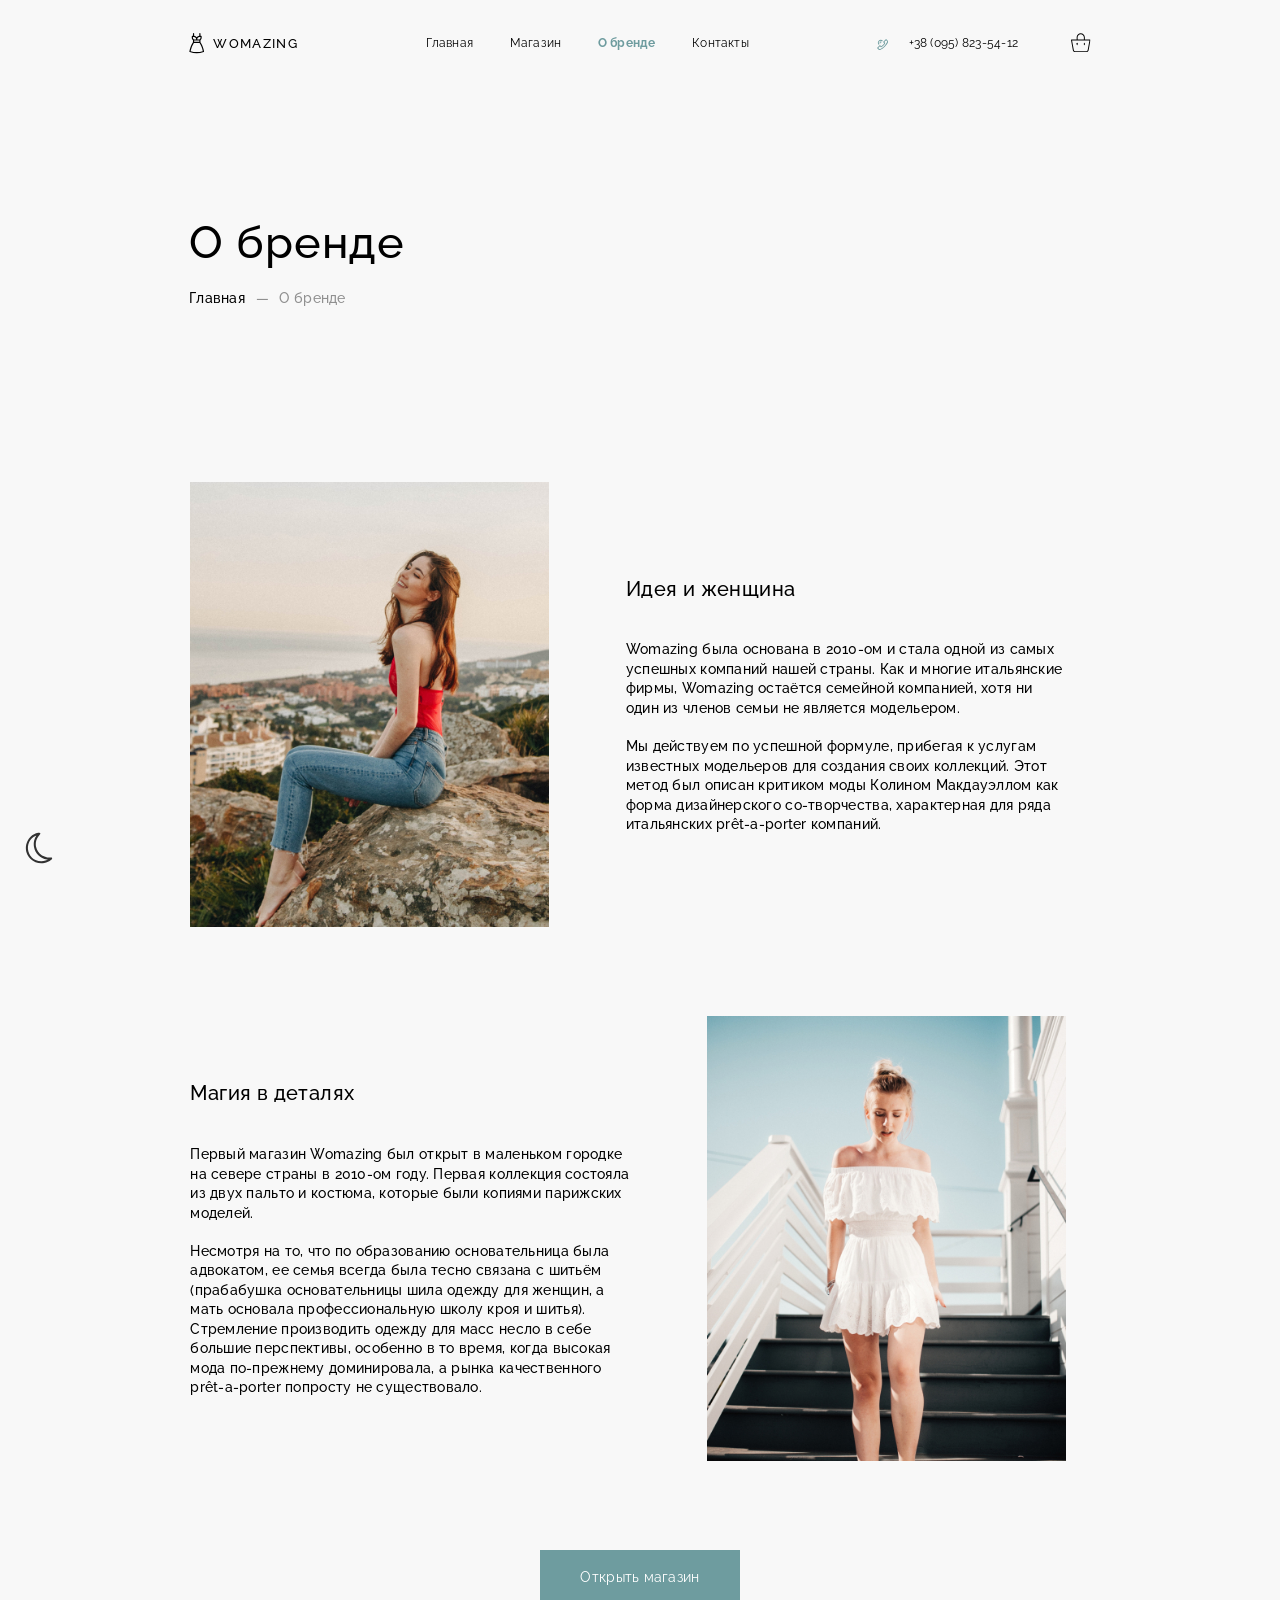
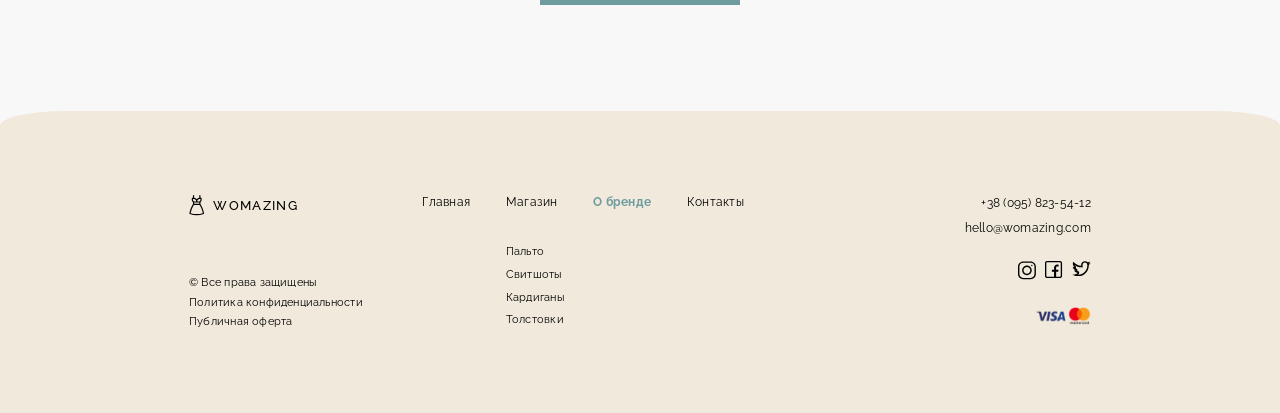
==== commit 5f36a677: "validation" ====
--- a/About-brand_page.html
+++ b/About-brand_page.html
@@ -297,23 +297,26 @@
         </div>
         <div class="call_wrapper" id="call_form">
             <div class="cancell-btn">
-                <a onclick="cancel_Func()"><svg width="16" height="16" viewBox="0 0 16 16" fill="none" xmlns="http://www.w3.org/2000/svg">
+                <a class="closeCallMenu"><svg width="16" height="16" viewBox="0 0 16 16" fill="none" xmlns="http://www.w3.org/2000/svg">
                     <path d="M1 1L15.5 15.5M15.5 1L1 15.5" stroke="black"/>
                     </svg>
                 </a>
             </div>
             <div class="back-call">
                 <h3>Заказать обратный звонок</h3>
-                <form action="#" method="post">
+                <form action="#" class="orderCall" method="post">
                     <input type="text" name="user_name" placeholder="Имя" minlength="2" required>
                     <input type="email" name="user_e-mail" placeholder="E-mail" minlength="7" required>
                     <input type="tel" name="user_phone" placeholder="Телефон" minlength="10" required>
-                    <button type="submit">Заказать звонок</button>
+                    <button type="submit" class="submitButton orderCall">Заказать звонок</button>
                 </form>
+                <div class="pushInfSuccess orderCall">Мы скоро перезвоним!</div>
+                <div class="pushInfError orderCall">Вы где-то ошиблись</div>
             </div>
         </div>
     </div>
-    <script src="scripts/call_appearance.js"></script>
+    <script type="module" src="scripts/call_appearance.js"></script>
+    <script type="module" src="scripts/form_validation.js"></script>
     <script src="scripts/theme.js"></script>
     <script src="scripts/scroll_header.js"></script>
     <script src="scripts/countItemsInCart.js"></script>
--- a/dest/css/styles.css
+++ b/dest/css/styles.css
@@ -111,12 +111,17 @@
 /* тело */
 @media screen and (min-width: 768px) {
   html {
+    font-size: 18px;
+  }
+}
+@media screen and (min-width: 768px) and (max-width: 1620px) {
+  html {
     font-size: 16px;
   }
 }
-@media screen and (min-width: 768px) and (max-width: 1320px) {
+@media screen and (min-width: 768px) and (max-width: 1520px) {
   html {
-    font-size: 14px;
+    font-size: 13px;
   }
 }
 @media screen and (min-width: 768px) and (max-width: 1164px) {
@@ -134,27 +139,42 @@
     font-size: 9px;
   }
 }
-@media screen and (max-width: 767px) {
+@media screen and (max-width: 768px) {
   html {
     font-size: 15px;
   }
 }
-@media screen and (max-width: 767px) and (max-width: 500px) {
+@media screen and (max-width: 768px) and (max-height: 480px) {
+  html {
+    font-size: 12px;
+  }
+}
+@media screen and (max-width: 768px) and (max-height: 420px) {
+  html {
+    font-size: 10px;
+  }
+}
+@media screen and (max-width: 768px) and (max-width: 500px) {
   html {
     font-size: 14px;
   }
 }
-@media screen and (max-width: 767px) and (max-width: 430px) {
+@media screen and (max-width: 768px) and (max-width: 500px) and (max-height: 420px) {
+  html {
+    font-size: 10px;
+  }
+}
+@media screen and (max-width: 768px) and (max-width: 430px) {
   html {
     font-size: 13px;
   }
 }
-@media screen and (max-width: 767px) and (max-width: 376px) {
+@media screen and (max-width: 768px) and (max-width: 376px) {
   html {
     font-size: 11px;
   }
 }
-@media screen and (max-width: 767px) and (max-width: 315px) {
+@media screen and (max-width: 768px) and (max-width: 315px) {
   html {
     font-size: 9px;
   }
@@ -162,9 +182,9 @@
 body {
   overflow-x: hidden;
   background-color: rgb(248, 248, 248);
-  -webkit-transition: 0.5s ease;
-  -o-transition: 0.5s ease;
-  transition: 0.5s ease;
+  -webkit-transition: background 0.5s ease;
+  -o-transition: background 0.5s ease;
+  transition: background 0.5s ease;
 }
 
 .wrapper {
@@ -213,7016 +233,6 @@
   opacity: 0.8;
 }
 
-html.dark .themeBtn img {
-  stroke: white;
-}
-html.dark body {
-  background-color: rgb(66, 66, 66);
-  color: white;
-}
-html.dark .border_link {
-  color: rgb(201, 201, 201);
-}
-html.dark .border_link::before {
-  background-color: white;
-}
-html.dark .border_link:hover {
-  color: white;
-}
-html.dark img {
-  -webkit-filter: grayscale(20%) brightness(80%);
-          filter: grayscale(20%) brightness(80%);
-}
-html.dark svg path {
-  stroke: white;
-  fill: none;
-}
-
-input, textarea {
-  -webkit-transition: background 0.5s ease;
-  -o-transition: background 0.5s ease;
-  transition: background 0.5s ease;
-}
-
-@media screen and (min-width: 768px) {
-  .page_title__links a {
-    color: black;
-    -webkit-transition: 0.5s ease;
-    -o-transition: 0.5s ease;
-    transition: 0.5s ease;
-  }
-  .page_title {
-    margin-top: 16.8rem;
-    margin-bottom: 13.375rem;
-    height: 6.9375rem;
-  }
-  .page_title__container {
-    display: -webkit-box;
-    display: -ms-flexbox;
-    display: flex;
-    -webkit-box-orient: vertical;
-    -webkit-box-direction: normal;
-        -ms-flex-direction: column;
-            flex-direction: column;
-    row-gap: 1.625rem;
-  }
-  .page_title h1 {
-    font-family: var(--text-font);
-    font-size: 3.4375rem;
-    font-weight: 500;
-    line-height: 3.8125rem;
-    letter-spacing: 0.02em;
-    text-align: left;
-  }
-  .page_title__links {
-    font-family: var(--text-font);
-    font-size: 1.06rem;
-    font-weight: 500;
-    line-height: 1.5rem;
-    letter-spacing: 0.02em;
-    text-align: left;
-    display: -webkit-box;
-    display: -ms-flexbox;
-    display: flex;
-    -webkit-column-gap: 0.8125rem;
-       -moz-column-gap: 0.8125rem;
-            column-gap: 0.8125rem;
-  }
-  .page_title__links span {
-    color: #909090;
-  }
-}
-@media screen and (max-width: 767px) {
-  .page_title__links a {
-    color: black;
-    -webkit-transition: 0.5s ease;
-    -o-transition: 0.5s ease;
-    transition: 0.5s ease;
-  }
-  .page_title {
-    margin-top: 8.125rem;
-    margin-bottom: 4rem;
-    height: 6.9375rem;
-  }
-  .page_title__container {
-    display: -webkit-box;
-    display: -ms-flexbox;
-    display: flex;
-    -webkit-box-orient: vertical;
-    -webkit-box-direction: normal;
-        -ms-flex-direction: column;
-            flex-direction: column;
-    row-gap: 1.625rem;
-    -webkit-box-align: center;
-        -ms-flex-align: center;
-            align-items: center;
-    -webkit-box-pack: center;
-        -ms-flex-pack: center;
-            justify-content: center;
-  }
-  .page_title h1 {
-    font-family: var(--text-font);
-    font-size: 3.4375rem;
-    font-weight: 500;
-    line-height: 3.8125rem;
-    letter-spacing: 0.02em;
-    text-align: center;
-  }
-  .page_title__links {
-    font-family: var(--text-font);
-    font-size: 1.06rem;
-    font-weight: 500;
-    line-height: 1.5rem;
-    letter-spacing: 0.02em;
-    text-align: center;
-    display: -webkit-box;
-    display: -ms-flexbox;
-    display: flex;
-    -webkit-column-gap: 0.8125rem;
-       -moz-column-gap: 0.8125rem;
-            column-gap: 0.8125rem;
-  }
-  .page_title__links span {
-    color: #909090;
-  }
-}
-/* заказ звонка */
-@-webkit-keyframes Opacity {
-  0% {
-    opacity: 0;
-  }
-  100% {
-    opacity: 0.8;
-  }
-}
-@keyframes Opacity {
-  0% {
-    opacity: 0;
-  }
-  100% {
-    opacity: 0.8;
-  }
-}
-@-webkit-keyframes close_Opacity {
-  0% {
-    opacity: 0.8;
-  }
-  100% {
-    opacity: 0;
-  }
-}
-@keyframes close_Opacity {
-  0% {
-    opacity: 0.8;
-  }
-  100% {
-    opacity: 0;
-  }
-}
-@-webkit-keyframes adverAnim {
-  0% {
-    opacity: 0;
-    -webkit-transform: translateX(50vw) translateY(-50vh) scale(0);
-            transform: translateX(50vw) translateY(-50vh) scale(0);
-    border-top-left-radius: 100%;
-    border-bottom-left-radius: 100%;
-    border-bottom-right-radius: 100%;
-  }
-  100% {
-    opacity: 1;
-    -webkit-transform: translateX(0) translateY(0) scale(1);
-            transform: translateX(0) translateY(0) scale(1);
-    border-radius: 0;
-  }
-}
-@keyframes adverAnim {
-  0% {
-    opacity: 0;
-    -webkit-transform: translateX(50vw) translateY(-50vh) scale(0);
-            transform: translateX(50vw) translateY(-50vh) scale(0);
-    border-top-left-radius: 100%;
-    border-bottom-left-radius: 100%;
-    border-bottom-right-radius: 100%;
-  }
-  100% {
-    opacity: 1;
-    -webkit-transform: translateX(0) translateY(0) scale(1);
-            transform: translateX(0) translateY(0) scale(1);
-    border-radius: 0;
-  }
-}
-@-webkit-keyframes close_adverAnim {
-  0% {
-    opacity: 1;
-    -webkit-transform: translateX(0) translateY(0) scale(1);
-            transform: translateX(0) translateY(0) scale(1);
-    border-radius: 0;
-    border-radius: 0;
-  }
-  100% {
-    opacity: 0;
-    -webkit-transform: translateX(50vw) translateY(-50vh) scale(0);
-            transform: translateX(50vw) translateY(-50vh) scale(0);
-    border-top-left-radius: 100%;
-    border-bottom-left-radius: 100%;
-    border-bottom-right-radius: 100%;
-  }
-}
-@keyframes close_adverAnim {
-  0% {
-    opacity: 1;
-    -webkit-transform: translateX(0) translateY(0) scale(1);
-            transform: translateX(0) translateY(0) scale(1);
-    border-radius: 0;
-    border-radius: 0;
-  }
-  100% {
-    opacity: 0;
-    -webkit-transform: translateX(50vw) translateY(-50vh) scale(0);
-            transform: translateX(50vw) translateY(-50vh) scale(0);
-    border-top-left-radius: 100%;
-    border-bottom-left-radius: 100%;
-    border-bottom-right-radius: 100%;
-  }
-}
-@-webkit-keyframes SmoothAppearance {
-  0% {
-    opacity: 0;
-    -webkit-transform: translateY(-40%);
-            transform: translateY(-40%);
-  }
-  100% {
-    opacity: 1;
-    -webkit-transform: translateY(0);
-            transform: translateY(0);
-  }
-}
-@keyframes SmoothAppearance {
-  0% {
-    opacity: 0;
-    -webkit-transform: translateY(-40%);
-            transform: translateY(-40%);
-  }
-  100% {
-    opacity: 1;
-    -webkit-transform: translateY(0);
-            transform: translateY(0);
-  }
-}
-@-webkit-keyframes close_SmoothAppearance {
-  0% {
-    opacity: 1;
-    -webkit-transform: translateY(0);
-            transform: translateY(0);
-  }
-  100% {
-    opacity: 0;
-    -webkit-transform: translateY(-40%);
-            transform: translateY(-40%);
-  }
-}
-@keyframes close_SmoothAppearance {
-  0% {
-    opacity: 1;
-    -webkit-transform: translateY(0);
-            transform: translateY(0);
-  }
-  100% {
-    opacity: 0;
-    -webkit-transform: translateY(-40%);
-            transform: translateY(-40%);
-  }
-}
-@-webkit-keyframes CancelAppearance {
-  0% {
-    opacity: 0;
-    background: rgb(0, 0, 0);
-  }
-  100% {
-    opacity: 1;
-    -webkit-transform: rotate(360deg);
-            transform: rotate(360deg);
-    -webkit-transform-origin: -18.75rem 31.25rem;
-            transform-origin: -18.75rem 31.25rem;
-    background: none;
-  }
-}
-@keyframes CancelAppearance {
-  0% {
-    opacity: 0;
-    background: rgb(0, 0, 0);
-  }
-  100% {
-    opacity: 1;
-    -webkit-transform: rotate(360deg);
-            transform: rotate(360deg);
-    -webkit-transform-origin: -18.75rem 31.25rem;
-            transform-origin: -18.75rem 31.25rem;
-    background: none;
-  }
-}
-@media screen and (max-width: 700px) {
-  @-webkit-keyframes CancelAppearance {
-    0% {
-      opacity: 0;
-      background: rgb(0, 0, 0);
-    }
-    100% {
-      opacity: 1;
-      -webkit-transform: rotate(360deg);
-              transform: rotate(360deg);
-      -webkit-transform-origin: -16.375rem 26.625rem;
-              transform-origin: -16.375rem 26.625rem;
-      background: none;
-    }
-  }
-  @keyframes CancelAppearance {
-    0% {
-      opacity: 0;
-      background: rgb(0, 0, 0);
-    }
-    100% {
-      opacity: 1;
-      -webkit-transform: rotate(360deg);
-              transform: rotate(360deg);
-      -webkit-transform-origin: -16.375rem 26.625rem;
-              transform-origin: -16.375rem 26.625rem;
-      background: none;
-    }
-  }
-}
-@media screen and (max-width: 600px) {
-  @-webkit-keyframes CancelAppearance {
-    0% {
-      opacity: 0;
-      background: rgb(0, 0, 0);
-    }
-    100% {
-      opacity: 1;
-      -webkit-transform: rotate(360deg);
-              transform: rotate(360deg);
-      -webkit-transform-origin: -14.375rem 23.625rem;
-              transform-origin: -14.375rem 23.625rem;
-      background: none;
-    }
-  }
-  @keyframes CancelAppearance {
-    0% {
-      opacity: 0;
-      background: rgb(0, 0, 0);
-    }
-    100% {
-      opacity: 1;
-      -webkit-transform: rotate(360deg);
-              transform: rotate(360deg);
-      -webkit-transform-origin: -14.375rem 23.625rem;
-              transform-origin: -14.375rem 23.625rem;
-      background: none;
-    }
-  }
-}
-@media screen and (max-width: 500px) {
-  @-webkit-keyframes CancelAppearance {
-    0% {
-      opacity: 0;
-      background: rgb(0, 0, 0);
-    }
-    100% {
-      opacity: 1;
-      -webkit-transform: rotate(360deg);
-              transform: rotate(360deg);
-      -webkit-transform-origin: -12.375rem 20.625rem;
-              transform-origin: -12.375rem 20.625rem;
-      background: none;
-    }
-  }
-  @keyframes CancelAppearance {
-    0% {
-      opacity: 0;
-      background: rgb(0, 0, 0);
-    }
-    100% {
-      opacity: 1;
-      -webkit-transform: rotate(360deg);
-              transform: rotate(360deg);
-      -webkit-transform-origin: -12.375rem 20.625rem;
-              transform-origin: -12.375rem 20.625rem;
-      background: none;
-    }
-  }
-}
-@-webkit-keyframes close_CancelAppearance {
-  0% {
-    opacity: 1;
-    -webkit-transform: rotate(90deg);
-            transform: rotate(90deg);
-  }
-  100% {
-    opacity: 0;
-    -webkit-transform: rotate(-360deg);
-            transform: rotate(-360deg);
-    -webkit-transform-origin: -18.75rem 31.25rem;
-            transform-origin: -18.75rem 31.25rem;
-  }
-}
-@keyframes close_CancelAppearance {
-  0% {
-    opacity: 1;
-    -webkit-transform: rotate(90deg);
-            transform: rotate(90deg);
-  }
-  100% {
-    opacity: 0;
-    -webkit-transform: rotate(-360deg);
-            transform: rotate(-360deg);
-    -webkit-transform-origin: -18.75rem 31.25rem;
-            transform-origin: -18.75rem 31.25rem;
-  }
-}
-@media screen and (max-width: 600px) {
-  @-webkit-keyframes close_CancelAppearance {
-    0% {
-      opacity: 1;
-      -webkit-transform: rotate(90deg);
-              transform: rotate(90deg);
-    }
-    100% {
-      opacity: 0;
-      -webkit-transform: rotate(-360deg);
-              transform: rotate(-360deg);
-      -webkit-transform-origin: -14.375rem 23.625rem;
-              transform-origin: -14.375rem 23.625rem;
-    }
-  }
-  @keyframes close_CancelAppearance {
-    0% {
-      opacity: 1;
-      -webkit-transform: rotate(90deg);
-              transform: rotate(90deg);
-    }
-    100% {
-      opacity: 0;
-      -webkit-transform: rotate(-360deg);
-              transform: rotate(-360deg);
-      -webkit-transform-origin: -14.375rem 23.625rem;
-              transform-origin: -14.375rem 23.625rem;
-    }
-  }
-}
-@media screen and (min-width: 768px) {
-  .cancell-btn a:hover {
-    cursor: pointer;
-  }
-  .wrapper_for_call {
-    width: 100%;
-    height: 100%;
-    position: fixed;
-    left: 0;
-    top: 0;
-    display: none;
-    -webkit-box-align: center;
-        -ms-flex-align: center;
-            align-items: center;
-    -webkit-box-pack: center;
-        -ms-flex-pack: center;
-            justify-content: center;
-    z-index: 9999;
-  }
-  .background-for-call {
-    width: 100%;
-    height: 100%;
-    position: fixed;
-    left: 0;
-    top: 0;
-    background: rgba(110, 156, 159, 0.9490196078);
-    z-index: 9999;
-    -webkit-box-pack: center;
-        -ms-flex-pack: center;
-            justify-content: center;
-    -webkit-box-align: center;
-        -ms-flex-align: center;
-            align-items: center;
-    opacity: 0.8;
-    -webkit-animation-duration: 0.5s;
-            animation-duration: 0.5s;
-    -webkit-animation-timing-function: linear;
-            animation-timing-function: linear;
-    -webkit-animation-fill-mode: forwards;
-            animation-fill-mode: forwards;
-  }
-  .background-for-call.active {
-    -webkit-animation-name: Opacity;
-            animation-name: Opacity;
-  }
-  .background-for-call.close {
-    -webkit-animation-name: close_Opacity;
-            animation-name: close_Opacity;
-    -webkit-animation-delay: 1s;
-            animation-delay: 1s;
-  }
-  .call_wrapper {
-    position: relative;
-    height: 31.4rem;
-    width: 30.68rem;
-    padding: 4.375rem;
-    background-color: white;
-    z-index: 99999;
-    -webkit-animation-duration: 0.5s;
-            animation-duration: 0.5s;
-    -webkit-animation-timing-function: linear;
-            animation-timing-function: linear;
-    -webkit-animation-fill-mode: forwards;
-            animation-fill-mode: forwards;
-  }
-  .call_wrapper.active {
-    -webkit-animation-name: adverAnim;
-            animation-name: adverAnim;
-  }
-  .call_wrapper.active .back-call h3 {
-    -webkit-animation: SmoothAppearance;
-            animation: SmoothAppearance;
-    -webkit-animation-duration: 1s;
-            animation-duration: 1s;
-    -webkit-animation-fill-mode: forwards;
-            animation-fill-mode: forwards;
-    -webkit-animation-delay: 0.5s;
-            animation-delay: 0.5s;
-  }
-  .call_wrapper.active .back-call form input {
-    -webkit-animation: SmoothAppearance;
-            animation: SmoothAppearance;
-    -webkit-animation-duration: 1s;
-            animation-duration: 1s;
-    -webkit-animation-fill-mode: forwards;
-            animation-fill-mode: forwards;
-  }
-  .call_wrapper.active .back-call form input:first-child {
-    opacity: 0;
-    -webkit-animation-delay: 0.7s;
-            animation-delay: 0.7s;
-  }
-  .call_wrapper.active .back-call form input:nth-child(2) {
-    opacity: 0;
-    -webkit-animation-delay: 0.9s;
-            animation-delay: 0.9s;
-  }
-  .call_wrapper.active .back-call form input:nth-child(3) {
-    opacity: 0;
-    -webkit-animation-delay: 1.1s;
-            animation-delay: 1.1s;
-  }
-  .call_wrapper.active .back-call form button {
-    -webkit-animation: SmoothAppearance;
-            animation: SmoothAppearance;
-    -webkit-animation-duration: 1s;
-            animation-duration: 1s;
-    -webkit-animation-fill-mode: forwards;
-            animation-fill-mode: forwards;
-    -webkit-animation-delay: 1.3s;
-            animation-delay: 1.3s;
-  }
-  .call_wrapper.active .cancell-btn {
-    -webkit-animation-name: CancelAppearance;
-            animation-name: CancelAppearance;
-    -webkit-animation-duration: 1.5s;
-            animation-duration: 1.5s;
-    -webkit-animation-timing-function: linear;
-            animation-timing-function: linear;
-    -webkit-animation-delay: 0s;
-            animation-delay: 0s;
-  }
-  .call_wrapper.close {
-    -webkit-animation-name: close_adverAnim;
-            animation-name: close_adverAnim;
-    -webkit-animation-delay: 1s;
-            animation-delay: 1s;
-  }
-  .call_wrapper.close .back-call h3 {
-    opacity: 1;
-    -webkit-animation: close_SmoothAppearance;
-            animation: close_SmoothAppearance;
-    -webkit-animation-duration: 0.5s;
-            animation-duration: 0.5s;
-    -webkit-animation-fill-mode: forwards;
-            animation-fill-mode: forwards;
-    -webkit-animation-delay: 0.8s;
-            animation-delay: 0.8s;
-  }
-  .call_wrapper.close .back-call form input {
-    opacity: 1;
-    -webkit-animation: close_SmoothAppearance;
-            animation: close_SmoothAppearance;
-    -webkit-animation-duration: 0.5s;
-            animation-duration: 0.5s;
-    -webkit-animation-fill-mode: forwards;
-            animation-fill-mode: forwards;
-  }
-  .call_wrapper.close .back-call form input:first-child {
-    -webkit-animation-delay: 0.6s;
-            animation-delay: 0.6s;
-  }
-  .call_wrapper.close .back-call form input:nth-child(2) {
-    -webkit-animation-delay: 0.4s;
-            animation-delay: 0.4s;
-  }
-  .call_wrapper.close .back-call form input:nth-child(3) {
-    -webkit-animation-delay: 0.2s;
-            animation-delay: 0.2s;
-  }
-  .call_wrapper.close .back-call form button {
-    opacity: 1;
-    -webkit-animation: close_SmoothAppearance;
-            animation: close_SmoothAppearance;
-    -webkit-animation-duration: 0.5s;
-            animation-duration: 0.5s;
-    -webkit-animation-fill-mode: forwards;
-            animation-fill-mode: forwards;
-  }
-  .call_wrapper.close .cancell-btn {
-    -webkit-animation-name: close_CancelAppearance;
-            animation-name: close_CancelAppearance;
-    -webkit-animation-duration: 2.5s;
-            animation-duration: 2.5s;
-    -webkit-animation-timing-function: linear;
-            animation-timing-function: linear;
-    -webkit-animation-delay: 0s;
-            animation-delay: 0s;
-  }
-  .back-call {
-    display: -webkit-box;
-    display: -ms-flexbox;
-    display: flex;
-    -webkit-box-orient: vertical;
-    -webkit-box-direction: normal;
-        -ms-flex-direction: column;
-            flex-direction: column;
-    row-gap: 2.1875rem;
-    /* форма */
-  }
-  .back-call h3 {
-    font-family: var(--text-font);
-    font-size: 1.5625rem;
-    font-weight: 500;
-    line-height: 2.1875rem;
-    letter-spacing: 0.02em;
-    text-align: left;
-    opacity: 0;
-  }
-  .back-call form {
-    display: -webkit-box;
-    display: -ms-flexbox;
-    display: flex;
-    -webkit-box-orient: vertical;
-    -webkit-box-direction: normal;
-        -ms-flex-direction: column;
-            flex-direction: column;
-    row-gap: 2.1875rem;
-  }
-  .back-call form input {
-    max-width: 21.875rem;
-    padding-bottom: 0.9375rem;
-    border-bottom: 1px solid black;
-    font-family: var(--text-font);
-    font-size: 1.0625rem;
-    font-weight: 500;
-    line-height: 1.5rem;
-    letter-spacing: 0.02em;
-    text-align: left;
-  }
-  .back-call form input::-webkit-input-placeholder {
-    -webkit-transform: translateY(1px);
-            transform: translateY(1px);
-    -webkit-transition: 0.5s ease;
-    transition: 0.5s ease;
-    font-family: var(--text-font);
-    font-size: 1.0625rem;
-    font-weight: 500;
-    line-height: 1.5rem;
-    letter-spacing: 0.02em;
-    text-align: left;
-  }
-  .back-call form input::-moz-placeholder {
-    transform: translateY(1px);
-    -moz-transition: 0.5s ease;
-    transition: 0.5s ease;
-    font-family: var(--text-font);
-    font-size: 1.0625rem;
-    font-weight: 500;
-    line-height: 1.5rem;
-    letter-spacing: 0.02em;
-    text-align: left;
-  }
-  .back-call form input:-ms-input-placeholder {
-    -ms-transform: translateY(1px);
-        transform: translateY(1px);
-    -ms-transition: 0.5s ease;
-    transition: 0.5s ease;
-    font-family: var(--text-font);
-    font-size: 1.0625rem;
-    font-weight: 500;
-    line-height: 1.5rem;
-    letter-spacing: 0.02em;
-    text-align: left;
-  }
-  .back-call form input::-ms-input-placeholder {
-    -ms-transform: translateY(1px);
-        transform: translateY(1px);
-    -ms-transition: 0.5s ease;
-    transition: 0.5s ease;
-    font-family: var(--text-font);
-    font-size: 1.0625rem;
-    font-weight: 500;
-    line-height: 1.5rem;
-    letter-spacing: 0.02em;
-    text-align: left;
-  }
-  .back-call form input::placeholder {
-    -webkit-transform: translateY(1px);
-        -ms-transform: translateY(1px);
-            transform: translateY(1px);
-    -webkit-transition: 0.5s ease;
-    -o-transition: 0.5s ease;
-    transition: 0.5s ease;
-    font-family: var(--text-font);
-    font-size: 1.0625rem;
-    font-weight: 500;
-    line-height: 1.5rem;
-    letter-spacing: 0.02em;
-    text-align: left;
-  }
-  .back-call form input:focus::-webkit-input-placeholder {
-    opacity: 0;
-  }
-  .back-call form input:focus::-moz-placeholder {
-    opacity: 0;
-  }
-  .back-call form input:focus:-ms-input-placeholder {
-    opacity: 0;
-  }
-  .back-call form input:focus::-ms-input-placeholder {
-    opacity: 0;
-  }
-  .back-call form input:focus::placeholder {
-    opacity: 0;
-  }
-  .back-call form button {
-    height: 4.25rem;
-    width: 100%;
-    background-color: #6E9C9F;
-    -webkit-transition: 0.5s ease;
-    -o-transition: 0.5s ease;
-    transition: 0.5s ease;
-    font-family: var(--text-font);
-    font-size: 1.06rem;
-    font-weight: 400;
-    line-height: 1.5rem;
-    letter-spacing: 0.02em;
-    text-align: center;
-    color: white;
-    opacity: 0;
-  }
-  .back-call form button:hover {
-    background-color: #509498;
-  }
-  .cancell-btn {
-    position: absolute;
-    right: 1.96875rem;
-    top: 2rem;
-  }
-}
-@media screen and (max-width: 767px) {
-  .cancell-btn a:hover {
-    cursor: pointer;
-  }
-  .wrapper_for_call {
-    width: 100%;
-    height: 100%;
-    position: fixed;
-    left: 0;
-    top: 0;
-    display: none;
-    -webkit-box-align: center;
-        -ms-flex-align: center;
-            align-items: center;
-    -webkit-box-pack: center;
-        -ms-flex-pack: center;
-            justify-content: center;
-    z-index: 9999;
-  }
-  .background-for-call {
-    width: 100%;
-    height: 100%;
-    position: fixed;
-    left: 0;
-    top: 0;
-    background: rgba(110, 156, 159, 0.9490196078);
-    z-index: 9999;
-    -webkit-box-pack: center;
-        -ms-flex-pack: center;
-            justify-content: center;
-    -webkit-box-align: center;
-        -ms-flex-align: center;
-            align-items: center;
-    opacity: 0.8;
-    -webkit-animation-duration: 0.5s;
-            animation-duration: 0.5s;
-    -webkit-animation-timing-function: linear;
-            animation-timing-function: linear;
-    -webkit-animation-fill-mode: forwards;
-            animation-fill-mode: forwards;
-  }
-  .background-for-call.active {
-    -webkit-animation-name: Opacity;
-            animation-name: Opacity;
-  }
-  .background-for-call.close {
-    -webkit-animation-name: close_Opacity;
-            animation-name: close_Opacity;
-    -webkit-animation-delay: 1s;
-            animation-delay: 1s;
-  }
-  .call_wrapper {
-    position: relative;
-    height: 31.4rem;
-    width: 30.68rem;
-    padding: 4.375rem;
-    background-color: white;
-    z-index: 99999;
-    -webkit-animation-duration: 0.5s;
-            animation-duration: 0.5s;
-    -webkit-animation-timing-function: linear;
-            animation-timing-function: linear;
-    -webkit-animation-fill-mode: forwards;
-            animation-fill-mode: forwards;
-  }
-}
-@media screen and (max-width: 767px) and (max-width: 600px) {
-  .call_wrapper {
-    height: 31.4rem;
-    width: 28rem;
-    padding: 4.375rem;
-  }
-}
-@media screen and (max-width: 767px) and (max-width: 500px) {
-  .call_wrapper {
-    height: 31.4rem;
-    width: 25rem;
-    padding: 4.375rem;
-  }
-}
-@media screen and (max-width: 767px) {
-  .call_wrapper.active {
-    -webkit-animation-name: adverAnim;
-            animation-name: adverAnim;
-  }
-  .call_wrapper.active .back-call h3 {
-    -webkit-animation: SmoothAppearance;
-            animation: SmoothAppearance;
-    -webkit-animation-duration: 1s;
-            animation-duration: 1s;
-    -webkit-animation-fill-mode: forwards;
-            animation-fill-mode: forwards;
-    -webkit-animation-delay: 0.5s;
-            animation-delay: 0.5s;
-  }
-  .call_wrapper.active .back-call form input {
-    -webkit-animation: SmoothAppearance;
-            animation: SmoothAppearance;
-    -webkit-animation-duration: 1s;
-            animation-duration: 1s;
-    -webkit-animation-fill-mode: forwards;
-            animation-fill-mode: forwards;
-  }
-  .call_wrapper.active .back-call form input:first-child {
-    opacity: 0;
-    -webkit-animation-delay: 0.7s;
-            animation-delay: 0.7s;
-  }
-  .call_wrapper.active .back-call form input:nth-child(2) {
-    opacity: 0;
-    -webkit-animation-delay: 0.9s;
-            animation-delay: 0.9s;
-  }
-  .call_wrapper.active .back-call form input:nth-child(3) {
-    opacity: 0;
-    -webkit-animation-delay: 1.1s;
-            animation-delay: 1.1s;
-  }
-  .call_wrapper.active .back-call form button {
-    -webkit-animation: SmoothAppearance;
-            animation: SmoothAppearance;
-    -webkit-animation-duration: 1s;
-            animation-duration: 1s;
-    -webkit-animation-fill-mode: forwards;
-            animation-fill-mode: forwards;
-    -webkit-animation-delay: 1.3s;
-            animation-delay: 1.3s;
-  }
-  .call_wrapper.active .cancell-btn {
-    -webkit-animation-name: CancelAppearance;
-            animation-name: CancelAppearance;
-    -webkit-animation-duration: 1.5s;
-            animation-duration: 1.5s;
-    -webkit-animation-timing-function: linear;
-            animation-timing-function: linear;
-    -webkit-animation-delay: 0s;
-            animation-delay: 0s;
-  }
-}
-@media screen and (max-width: 767px) {
-  .call_wrapper.close {
-    -webkit-animation-name: close_adverAnim;
-            animation-name: close_adverAnim;
-    -webkit-animation-delay: 1s;
-            animation-delay: 1s;
-  }
-  .call_wrapper.close .back-call h3 {
-    opacity: 1;
-    -webkit-animation: close_SmoothAppearance;
-            animation: close_SmoothAppearance;
-    -webkit-animation-duration: 0.5s;
-            animation-duration: 0.5s;
-    -webkit-animation-fill-mode: forwards;
-            animation-fill-mode: forwards;
-    -webkit-animation-delay: 0.8s;
-            animation-delay: 0.8s;
-  }
-  .call_wrapper.close .back-call form input {
-    opacity: 1;
-    -webkit-animation: close_SmoothAppearance;
-            animation: close_SmoothAppearance;
-    -webkit-animation-duration: 0.5s;
-            animation-duration: 0.5s;
-    -webkit-animation-fill-mode: forwards;
-            animation-fill-mode: forwards;
-  }
-  .call_wrapper.close .back-call form input:first-child {
-    -webkit-animation-delay: 0.6s;
-            animation-delay: 0.6s;
-  }
-  .call_wrapper.close .back-call form input:nth-child(2) {
-    -webkit-animation-delay: 0.4s;
-            animation-delay: 0.4s;
-  }
-  .call_wrapper.close .back-call form input:nth-child(3) {
-    -webkit-animation-delay: 0.2s;
-            animation-delay: 0.2s;
-  }
-  .call_wrapper.close .back-call form button {
-    opacity: 1;
-    -webkit-animation: close_SmoothAppearance;
-            animation: close_SmoothAppearance;
-    -webkit-animation-duration: 0.5s;
-            animation-duration: 0.5s;
-    -webkit-animation-fill-mode: forwards;
-            animation-fill-mode: forwards;
-  }
-  .call_wrapper.close .cancell-btn {
-    -webkit-animation-name: close_CancelAppearance;
-            animation-name: close_CancelAppearance;
-    -webkit-animation-duration: 2.5s;
-            animation-duration: 2.5s;
-    -webkit-animation-timing-function: linear;
-            animation-timing-function: linear;
-    -webkit-animation-delay: 0s;
-            animation-delay: 0s;
-  }
-}
-@media screen and (max-width: 767px) {
-  .back-call {
-    display: -webkit-box;
-    display: -ms-flexbox;
-    display: flex;
-    -webkit-box-orient: vertical;
-    -webkit-box-direction: normal;
-        -ms-flex-direction: column;
-            flex-direction: column;
-    row-gap: 2.1875rem;
-    /* форма */
-  }
-  .back-call h3 {
-    font-family: var(--text-font);
-    font-size: 1.5625rem;
-    font-weight: 500;
-    line-height: 2.1875rem;
-    letter-spacing: 0.02em;
-    text-align: left;
-    opacity: 0;
-  }
-  .back-call form {
-    display: -webkit-box;
-    display: -ms-flexbox;
-    display: flex;
-    -webkit-box-orient: vertical;
-    -webkit-box-direction: normal;
-        -ms-flex-direction: column;
-            flex-direction: column;
-    row-gap: 2.1875rem;
-  }
-  .back-call form input {
-    max-width: 21.875rem;
-    padding-bottom: 0.9375rem;
-    border-bottom: 1px solid black;
-    font-family: var(--text-font);
-    font-size: 1.0625rem;
-    font-weight: 500;
-    line-height: 1.5rem;
-    letter-spacing: 0.02em;
-    text-align: left;
-  }
-  .back-call form input::-webkit-input-placeholder {
-    -webkit-transform: translateY(1px);
-            transform: translateY(1px);
-    -webkit-transition: 0.5s ease;
-    transition: 0.5s ease;
-    font-family: var(--text-font);
-    font-size: 1.0625rem;
-    font-weight: 500;
-    line-height: 1.5rem;
-    letter-spacing: 0.02em;
-    text-align: left;
-  }
-  .back-call form input::-moz-placeholder {
-    transform: translateY(1px);
-    -moz-transition: 0.5s ease;
-    transition: 0.5s ease;
-    font-family: var(--text-font);
-    font-size: 1.0625rem;
-    font-weight: 500;
-    line-height: 1.5rem;
-    letter-spacing: 0.02em;
-    text-align: left;
-  }
-  .back-call form input:-ms-input-placeholder {
-    -ms-transform: translateY(1px);
-        transform: translateY(1px);
-    -ms-transition: 0.5s ease;
-    transition: 0.5s ease;
-    font-family: var(--text-font);
-    font-size: 1.0625rem;
-    font-weight: 500;
-    line-height: 1.5rem;
-    letter-spacing: 0.02em;
-    text-align: left;
-  }
-  .back-call form input::-ms-input-placeholder {
-    -ms-transform: translateY(1px);
-        transform: translateY(1px);
-    -ms-transition: 0.5s ease;
-    transition: 0.5s ease;
-    font-family: var(--text-font);
-    font-size: 1.0625rem;
-    font-weight: 500;
-    line-height: 1.5rem;
-    letter-spacing: 0.02em;
-    text-align: left;
-  }
-  .back-call form input::placeholder {
-    -webkit-transform: translateY(1px);
-        -ms-transform: translateY(1px);
-            transform: translateY(1px);
-    -webkit-transition: 0.5s ease;
-    -o-transition: 0.5s ease;
-    transition: 0.5s ease;
-    font-family: var(--text-font);
-    font-size: 1.0625rem;
-    font-weight: 500;
-    line-height: 1.5rem;
-    letter-spacing: 0.02em;
-    text-align: left;
-  }
-  .back-call form input:focus::-webkit-input-placeholder {
-    opacity: 0;
-  }
-  .back-call form input:focus::-moz-placeholder {
-    opacity: 0;
-  }
-  .back-call form input:focus:-ms-input-placeholder {
-    opacity: 0;
-  }
-  .back-call form input:focus::-ms-input-placeholder {
-    opacity: 0;
-  }
-  .back-call form input:focus::placeholder {
-    opacity: 0;
-  }
-  .back-call form button {
-    height: 4.25rem;
-    width: 100%;
-    background-color: #6E9C9F;
-    -webkit-transition: 0.5s ease;
-    -o-transition: 0.5s ease;
-    transition: 0.5s ease;
-    font-family: var(--text-font);
-    font-size: 1.06rem;
-    font-weight: 400;
-    line-height: 1.5rem;
-    letter-spacing: 0.02em;
-    text-align: center;
-    color: white;
-    opacity: 0;
-  }
-  .back-call form button:hover {
-    background-color: #509498;
-  }
-}
-@media screen and (max-width: 767px) {
-  .cancell-btn {
-    position: absolute;
-    right: 1.96875rem;
-    top: 2rem;
-  }
-}
-html.dark .background-for-call {
-  background: grey;
-}
-html.dark .call_wrapper {
-  background-color: rgb(13, 13, 12);
-}
-html.dark .call_wrapper input {
-  background-color: rgb(13, 13, 12);
-  border-bottom: 1px solid white;
-}
-html.dark .call_wrapper button {
-  background-color: grey;
-}
-html.dark .call_wrapper button:hover {
-  background-color: rgb(21, 21, 20);
-}
-
-/* HEADER */
-@-webkit-keyframes ShoppingCartAnim {
-  0% {
-    -webkit-transform: rotate(0);
-            transform: rotate(0);
-    opacity: 0.8;
-  }
-  20% {
-    -webkit-transform: rotate(20deg) scale(1);
-            transform: rotate(20deg) scale(1);
-  }
-  80% {
-    -webkit-transform: rotate(-20deg) scale(1.1);
-            transform: rotate(-20deg) scale(1.1);
-  }
-  100% {
-    -webkit-transform: rotate(0) scale(1.1);
-            transform: rotate(0) scale(1.1);
-    opacity: 1;
-  }
-}
-@keyframes ShoppingCartAnim {
-  0% {
-    -webkit-transform: rotate(0);
-            transform: rotate(0);
-    opacity: 0.8;
-  }
-  20% {
-    -webkit-transform: rotate(20deg) scale(1);
-            transform: rotate(20deg) scale(1);
-  }
-  80% {
-    -webkit-transform: rotate(-20deg) scale(1.1);
-            transform: rotate(-20deg) scale(1.1);
-  }
-  100% {
-    -webkit-transform: rotate(0) scale(1.1);
-            transform: rotate(0) scale(1.1);
-    opacity: 1;
-  }
-}
-@-webkit-keyframes TelephoneAnim {
-  0% {
-    -webkit-transform: rotate(0);
-            transform: rotate(0);
-  }
-  20% {
-    -webkit-transform: rotate(20deg) scale(1);
-            transform: rotate(20deg) scale(1);
-  }
-  80% {
-    -webkit-transform: rotate(-20deg) scale(1.1);
-            transform: rotate(-20deg) scale(1.1);
-  }
-  100% {
-    -webkit-transform: rotate(0);
-            transform: rotate(0);
-  }
-}
-@keyframes TelephoneAnim {
-  0% {
-    -webkit-transform: rotate(0);
-            transform: rotate(0);
-  }
-  20% {
-    -webkit-transform: rotate(20deg) scale(1);
-            transform: rotate(20deg) scale(1);
-  }
-  80% {
-    -webkit-transform: rotate(-20deg) scale(1.1);
-            transform: rotate(-20deg) scale(1.1);
-  }
-  100% {
-    -webkit-transform: rotate(0);
-            transform: rotate(0);
-  }
-}
-@-webkit-keyframes countItemsCartAppear {
-  0% {
-    opacity: 0;
-  }
-  100% {
-    opacity: 1;
-  }
-}
-@keyframes countItemsCartAppear {
-  0% {
-    opacity: 0;
-  }
-  100% {
-    opacity: 1;
-  }
-}
-@-webkit-keyframes menuAppearAnimation {
-  0% {
-    -webkit-transform: translateX(-20rem);
-            transform: translateX(-20rem);
-  }
-  100% {
-    -webkit-transform: translateX(0);
-            transform: translateX(0);
-  }
-}
-@keyframes menuAppearAnimation {
-  0% {
-    -webkit-transform: translateX(-20rem);
-            transform: translateX(-20rem);
-  }
-  100% {
-    -webkit-transform: translateX(0);
-            transform: translateX(0);
-  }
-}
-@-webkit-keyframes menuHideAnimation {
-  0% {
-    -webkit-transform: translateX(0);
-            transform: translateX(0);
-  }
-  100% {
-    -webkit-transform: translateX(-20rem);
-            transform: translateX(-20rem);
-  }
-}
-@keyframes menuHideAnimation {
-  0% {
-    -webkit-transform: translateX(0);
-            transform: translateX(0);
-  }
-  100% {
-    -webkit-transform: translateX(-20rem);
-            transform: translateX(-20rem);
-  }
-}
-@media screen and (min-width: 768px) {
-  /* важно спрятать не нужное не на телефонах */
-  .menu-hide-button {
-    display: none;
-  }
-  .header_scroll {
-    position: fixed;
-    width: 100%;
-    top: 1.2rem;
-    display: -webkit-box;
-    display: -ms-flexbox;
-    display: flex;
-    -webkit-box-pack: center;
-        -ms-flex-pack: center;
-            justify-content: center;
-    -webkit-box-align: center;
-        -ms-flex-align: center;
-            align-items: center;
-    background-color: white;
-    height: 4.3rem;
-    z-index: 9999;
-    background: none;
-    -webkit-transition: 0.5s ease;
-    -o-transition: 0.5s ease;
-    transition: 0.5s ease;
-  }
-  .head_wrapper {
-    max-width: 69.375rem;
-    -webkit-box-flex: 1;
-        -ms-flex-positive: 1;
-            flex-grow: 1;
-  }
-  .head {
-    display: -webkit-box;
-    display: -ms-flexbox;
-    display: flex;
-    -ms-flex-wrap: wrap;
-        flex-wrap: wrap;
-    -webkit-box-pack: justify;
-        -ms-flex-pack: justify;
-            justify-content: space-between;
-    -webkit-box-align: center;
-        -ms-flex-align: center;
-            align-items: center;
-  }
-  /* логотип */
-  .logo {
-    display: -webkit-box;
-    display: -ms-flexbox;
-    display: flex;
-    -webkit-box-align: center;
-        -ms-flex-align: center;
-            align-items: center;
-    gap: 0.687rem;
-    padding-right: 0.4rem;
-    border-radius: 1rem;
-    -webkit-transition: 0.5s ease;
-    -o-transition: 0.5s ease;
-    transition: 0.5s ease;
-    -webkit-transform-style: preserve-3d;
-            transform-style: preserve-3d;
-    -webkit-perspective: 100px;
-            perspective: 100px;
-  }
-  .logo span {
-    font-family: "Raleway", sans-serif;
-    color: black;
-    font-size: 1em;
-    font-weight: 500;
-    line-height: 1.2em;
-    letter-spacing: 0.1em;
-    text-align: left;
-  }
-  /* меню */
-  .menu {
-    display: -webkit-box;
-    display: -ms-flexbox;
-    display: flex;
-    -webkit-box-align: center;
-        -ms-flex-align: center;
-            align-items: center;
-    -webkit-box-pack: center;
-        -ms-flex-pack: center;
-            justify-content: center;
-  }
-  .menu ul {
-    display: -webkit-box;
-    display: -ms-flexbox;
-    display: flex;
-    -webkit-box-pack: justify;
-        -ms-flex-pack: justify;
-            justify-content: space-between;
-    gap: 2.8em;
-  }
-  .menu_links a {
-    font-family: "Raleway", sans-serif;
-    font-size: 0.93em;
-    font-weight: 400;
-    line-height: 1.3em;
-    letter-spacing: 0.02em;
-    text-align: left;
-    color: black;
-    -webkit-transition: 0.5s ease;
-    -o-transition: 0.5s ease;
-    transition: 0.5s ease;
-  }
-  /* заказ звонка */
-  .side_head {
-    display: -webkit-box;
-    display: -ms-flexbox;
-    display: flex;
-    -webkit-box-align: center;
-        -ms-flex-align: center;
-            align-items: center;
-  }
-  .telephone_wrapper {
-    width: 1.6875rem;
-    height: 1.6875rem;
-    display: -webkit-box;
-    display: -ms-flexbox;
-    display: flex;
-    -webkit-box-pack: center;
-        -ms-flex-pack: center;
-            justify-content: center;
-    -webkit-box-align: center;
-        -ms-flex-align: center;
-            align-items: center;
-    -webkit-transition: 0.5s ease;
-    -o-transition: 0.5s ease;
-    transition: 0.5s ease;
-    position: relative;
-  }
-  .telephone_wrapper::before {
-    content: "";
-    display: inline-block;
-    position: absolute;
-    width: 1.6875rem;
-    height: 1.6875rem;
-    top: 0;
-    left: 0;
-    background-color: #509498;
-    opacity: 0;
-    -webkit-transition: 0.5s ease;
-    -o-transition: 0.5s ease;
-    transition: 0.5s ease;
-  }
-  .telephone_wrapper:hover {
-    cursor: pointer;
-  }
-  .telephone_wrapper:hover svg {
-    -webkit-animation-name: TelephoneAnim;
-            animation-name: TelephoneAnim;
-    -webkit-animation-duration: 0.2s;
-            animation-duration: 0.2s;
-    -webkit-animation-iteration-count: 2;
-            animation-iteration-count: 2;
-    -webkit-animation-delay: 0.2s;
-            animation-delay: 0.2s;
-  }
-  .telephone_wrapper:hover::before {
-    opacity: 1;
-  }
-  .telephone_wrapper:hover .telephone svg:first-child {
-    opacity: 0;
-  }
-  .telephone_wrapper:hover .telephone svg:last-child {
-    display: block;
-    opacity: 1;
-  }
-  .telephone a {
-    display: -webkit-box;
-    display: -ms-flexbox;
-    display: flex;
-    -webkit-box-align: center;
-        -ms-flex-align: center;
-            align-items: center;
-    -webkit-box-pack: center;
-        -ms-flex-pack: center;
-            justify-content: center;
-  }
-  .telephone svg {
-    position: absolute;
-    left: 0.4rem;
-    top: 0.34rem;
-    width: 1rem;
-    height: 1rem;
-    -webkit-transition: 0.5s ease;
-    -o-transition: 0.5s ease;
-    transition: 0.5s ease;
-  }
-  .telephone svg:last-child {
-    opacity: 0;
-  }
-  .side_head p {
-    margin-left: 1.25em;
-    font-family: "Raleway", sans-serif;
-    font-size: 0.93em;
-    font-weight: 400;
-    line-height: 1.3em;
-    letter-spacing: 0.02em;
-    text-align: left;
-  }
-  .side_head p a {
-    color: black;
-    -webkit-transition: 0.5s ease;
-    -o-transition: 0.5s ease;
-    transition: 0.5s ease;
-  }
-  .cart {
-    margin-left: 4.1em;
-    -webkit-transition: 0.5s ease;
-    -o-transition: 0.5s ease;
-    transition: 0.5s ease;
-  }
-  .cart:hover {
-    -webkit-transform: scale(1.1);
-        -ms-transform: scale(1.1);
-            transform: scale(1.1);
-    -webkit-animation-name: ShoppingCartAnim;
-            animation-name: ShoppingCartAnim;
-    -webkit-animation-duration: 0.3s;
-            animation-duration: 0.3s;
-    -webkit-animation-iteration-count: 2;
-            animation-iteration-count: 2;
-  }
-  .cart-hiden {
-    display: none;
-  }
-}
-/* HEADER max768 */
-@media screen and (max-width: 767px) {
-  .header_scroll {
-    position: fixed;
-    width: 100%;
-    top: 0px;
-    display: -webkit-box;
-    display: -ms-flexbox;
-    display: flex;
-    -webkit-box-pack: center;
-        -ms-flex-pack: center;
-            justify-content: center;
-    -webkit-box-align: center;
-        -ms-flex-align: center;
-            align-items: center;
-    background-color: white;
-    height: 5rem;
-    z-index: 9999;
-    padding: 0 2.5rem;
-    background: none;
-    -webkit-transition: 0.5s ease;
-    -o-transition: 0.5s ease;
-    transition: 0.5s ease;
-  }
-  .head_wrapper {
-    max-width: 69.375rem;
-    -webkit-box-flex: 1;
-        -ms-flex-positive: 1;
-            flex-grow: 1;
-  }
-  .head {
-    display: -webkit-box;
-    display: -ms-flexbox;
-    display: flex;
-    -ms-flex-wrap: wrap;
-        flex-wrap: wrap;
-    -webkit-box-pack: justify;
-        -ms-flex-pack: justify;
-            justify-content: space-between;
-    -webkit-box-align: center;
-        -ms-flex-align: center;
-            align-items: center;
-  }
-  /* логотип */
-  .logo {
-    display: -webkit-box;
-    display: -ms-flexbox;
-    display: flex;
-    -webkit-box-align: center;
-        -ms-flex-align: center;
-            align-items: center;
-    gap: 0.687rem;
-  }
-  .logo span {
-    font-family: "Raleway", sans-serif;
-    color: black;
-    font-size: 1em;
-    font-weight: 500;
-    line-height: 1.2em;
-    letter-spacing: 0.1em;
-    text-align: left;
-  }
-  /* меню */
-  .menu {
-    display: none;
-  }
-  .menu-hide-button {
-    position: relative;
-    display: block;
-    -webkit-box-ordinal-group: 0;
-        -ms-flex-order: -1;
-            order: -1;
-    background-color: #6E9C9F;
-    width: 5rem;
-    height: 2rem;
-    text-align: center;
-    display: -webkit-box;
-    display: -ms-flexbox;
-    display: flex;
-    -webkit-box-align: center;
-        -ms-flex-align: center;
-            align-items: center;
-    -webkit-box-pack: center;
-        -ms-flex-pack: center;
-            justify-content: center;
-    -webkit-transition: 0.5s ease;
-    -o-transition: 0.5s ease;
-    transition: 0.5s ease;
-  }
-  .menu-hide-button h3 {
-    color: white;
-    font-style: var(--text-font);
-  }
-  .menu-hide-button:hover {
-    background-color: #509498;
-    cursor: pointer;
-  }
-  .menu-hide-button .menu-hide {
-    position: absolute;
-    background-color: #F1EADC;
-    border: 1px solid #ded4c1;
-    -webkit-box-shadow: 0 0 2px 1px #ded4c1;
-            box-shadow: 0 0 2px 1px #ded4c1;
-    padding: 1rem;
-    width: 15rem;
-    top: 3.5rem;
-    left: 0;
-    display: none;
-    -webkit-box-align: center;
-        -ms-flex-align: center;
-            align-items: center;
-    -webkit-box-pack: center;
-        -ms-flex-pack: center;
-            justify-content: center;
-    -webkit-animation: menuAppearAnimation 0.5s linear;
-            animation: menuAppearAnimation 0.5s linear;
-  }
-  .menu-hide-button .menu-hide li a, .menu-hide div a {
-    font-size: 1.5rem;
-  }
-  .menu-hide:hover {
-    cursor: default;
-  }
-  .menu-hide ul {
-    display: -webkit-box;
-    display: -ms-flexbox;
-    display: flex;
-    -webkit-box-orient: vertical;
-    -webkit-box-direction: normal;
-        -ms-flex-direction: column;
-            flex-direction: column;
-    -webkit-box-pack: justify;
-        -ms-flex-pack: justify;
-            justify-content: space-between;
-    gap: 1rem;
-  }
-  .menu_links a {
-    font-family: "Raleway", sans-serif;
-    font-size: 0.9rem;
-    font-weight: 400;
-    line-height: 1.3em;
-    letter-spacing: 0.02em;
-    text-align: left;
-    color: black;
-    -webkit-transition: 0.5s ease;
-    -o-transition: 0.5s ease;
-    transition: 0.5s ease;
-    position: relative;
-  }
-  .menu-hide-button .menu_links a::before {
-    content: "•";
-    font-size: 2.5rem;
-    display: inline-block;
-    position: absolute;
-    top: 0;
-    left: -0.9rem;
-  }
-  .products_hiden {
-    margin-left: 3rem;
-    display: -webkit-box;
-    display: -ms-flexbox;
-    display: flex;
-    -webkit-box-orient: vertical;
-    -webkit-box-direction: normal;
-        -ms-flex-direction: column;
-            flex-direction: column;
-    -webkit-box-align: start;
-        -ms-flex-align: start;
-            align-items: start;
-    row-gap: 2rem;
-  }
-  .products_hiden div a {
-    color: #646464;
-  }
-  /* заказ звонка */
-  .side_head {
-    display: -webkit-box;
-    display: -ms-flexbox;
-    display: flex;
-    -webkit-box-align: center;
-        -ms-flex-align: center;
-            align-items: center;
-  }
-  .telephone_wrapper {
-    width: 1.6875rem;
-    height: 1.6875rem;
-    display: -webkit-box;
-    display: -ms-flexbox;
-    display: flex;
-    -webkit-box-pack: center;
-        -ms-flex-pack: center;
-            justify-content: center;
-    -webkit-box-align: center;
-        -ms-flex-align: center;
-            align-items: center;
-    -webkit-transition: 0.5s ease;
-    -o-transition: 0.5s ease;
-    transition: 0.5s ease;
-    position: relative;
-  }
-  .telephone_wrapper::before {
-    content: "";
-    display: inline-block;
-    position: absolute;
-    width: 1.6875rem;
-    height: 1.6875rem;
-    top: 0;
-    left: 0;
-    background-color: #509498;
-    opacity: 0;
-    -webkit-transition: 0.5s ease;
-    -o-transition: 0.5s ease;
-    transition: 0.5s ease;
-  }
-  .telephone_wrapper:hover {
-    cursor: pointer;
-  }
-  .telephone_wrapper:hover::before {
-    opacity: 1;
-  }
-  .telephone_wrapper:hover .telephone svg:first-child {
-    display: none;
-  }
-  .telephone_wrapper:hover .telephone svg:last-child {
-    display: block;
-  }
-  .telephone a {
-    display: -webkit-box;
-    display: -ms-flexbox;
-    display: flex;
-    -webkit-box-align: center;
-        -ms-flex-align: center;
-            align-items: center;
-    -webkit-box-pack: center;
-        -ms-flex-pack: center;
-            justify-content: center;
-  }
-  .telephone svg {
-    position: relative;
-    left: 0.1rem;
-    width: 1rem;
-    height: 1rem;
-  }
-  .telephone svg:last-child {
-    display: none;
-  }
-  .side_head p {
-    display: none;
-  }
-  .cart {
-    display: none;
-  }
-}
-html.dark .logo span {
-  color: white;
-}
-html.dark .telephone_wrapper::before {
-  background-color: grey;
-}
-
-.cart {
-  position: relative;
-}
-
-.cart-hiden {
-  position: relative;
-}
-
-.countItemsCart {
-  display: none;
-  position: absolute;
-  left: 1rem;
-  top: -0.8rem;
-  background-color: #509498;
-  width: 1.3rem;
-  height: 1.3rem;
-  line-height: 1.3rem;
-  text-align: center;
-  border-radius: 50%;
-  color: white;
-  -webkit-transition: 0.5s ease;
-  -o-transition: 0.5s ease;
-  transition: 0.5s ease;
-}
-
-.countItemsCart.active {
-  display: block;
-  -webkit-animation-name: countItemsCartAppear;
-          animation-name: countItemsCartAppear;
-  -webkit-animation-duration: 0.5s;
-          animation-duration: 0.5s;
-  -webkit-animation-timing-function: linear;
-          animation-timing-function: linear;
-}
-
-/* HOME-PAGE */
-@-webkit-keyframes hoverForCard {
-  0% {
-    -webkit-transform: translateX(0);
-            transform: translateX(0);
-  }
-  100% {
-    -webkit-transform: translateX(1rem) scale(1.1);
-            transform: translateX(1rem) scale(1.1);
-  }
-}
-@keyframes hoverForCard {
-  0% {
-    -webkit-transform: translateX(0);
-            transform: translateX(0);
-  }
-  100% {
-    -webkit-transform: translateX(1rem) scale(1.1);
-            transform: translateX(1rem) scale(1.1);
-  }
-}
-@-webkit-keyframes loadHomePageAnimationL {
-  0% {
-    -webkit-transform: translateX(-70rem);
-            transform: translateX(-70rem);
-  }
-  100% {
-    -webkit-transform: translateX(0);
-            transform: translateX(0);
-  }
-}
-@keyframes loadHomePageAnimationL {
-  0% {
-    -webkit-transform: translateX(-70rem);
-            transform: translateX(-70rem);
-  }
-  100% {
-    -webkit-transform: translateX(0);
-            transform: translateX(0);
-  }
-}
-@-webkit-keyframes loadHomePageAnimationR {
-  0% {
-    -webkit-transform: translateX(70rem);
-            transform: translateX(70rem);
-  }
-  100% {
-    -webkit-transform: translateX(0);
-            transform: translateX(0);
-  }
-}
-@keyframes loadHomePageAnimationR {
-  0% {
-    -webkit-transform: translateX(70rem);
-            transform: translateX(70rem);
-  }
-  100% {
-    -webkit-transform: translateX(0);
-            transform: translateX(0);
-  }
-}
-@media screen and (min-width: 768px) {
-  .conaiter_top {
-    display: -webkit-box;
-    display: -ms-flexbox;
-    display: flex;
-    margin-top: -27px;
-    max-width: 69.375rem;
-    -webkit-box-pack: center;
-        -ms-flex-pack: center;
-            justify-content: center;
-    -ms-flex-wrap: wrap;
-        flex-wrap: wrap;
-  }
-  .bg_for_images-block {
-    display: none;
-  }
-  .images_block {
-    position: relative;
-    width: 28.75rem;
-  }
-  .images_block::after {
-    content: "";
-    display: block;
-    width: 100%;
-    height: 51.625rem;
-    background-color: #F1EADC;
-    -webkit-transition: 0.5s ease;
-    -o-transition: 0.5s ease;
-    transition: 0.5s ease;
-  }
-  .background_for_images_block {
-    position: absolute;
-    top: 0;
-    right: 0;
-    width: 30rem;
-    height: 49.94rem;
-    z-index: -1;
-    background-color: #F1EADC;
-    -webkit-transition: 0.5s ease;
-    -o-transition: 0.5s ease;
-    transition: 0.5s ease;
-  }
-  /* offer */
-  /* вторая секция */
-  /* при нведении на картинку товара */
-  /* 3-я секция */
-  /* 4-я секция */
-}
-@media screen and (min-width: 768px) and (min-width: 1921px) {
-  .background_for_images_block {
-    display: none;
-  }
-  .images_block::after {
-    width: 200%;
-    height: 49.94rem;
-  }
-}
-@media screen and (min-width: 768px) and (max-width: 1320px) {
-  .background_for_images_block {
-    position: absolute;
-    top: 0;
-    right: 0;
-    width: 30rem;
-    height: 49.69rem;
-    z-index: -1;
-    background-color: #F1EADC;
-  }
-}
-@media screen and (min-width: 768px) and (max-width: 1164px) {
-  .background_for_images_block {
-    position: absolute;
-    top: 0;
-    right: 0;
-    width: 30rem;
-    height: 49.37rem;
-    z-index: -1;
-    background-color: #F1EADC;
-  }
-}
-@media screen and (min-width: 768px) and (max-width: 992px) {
-  .background_for_images_block {
-    position: absolute;
-    top: 0;
-    right: 0;
-    width: 30rem;
-    height: 48.9rem;
-    z-index: -1;
-    background-color: #F1EADC;
-  }
-}
-@media screen and (min-width: 768px) and (max-width: 830px) {
-  .background_for_images_block {
-    position: absolute;
-    top: 0;
-    right: 0;
-    width: 30rem;
-    height: 48.62rem;
-    z-index: -1;
-    background-color: #F1EADC;
-  }
-}
-@media screen and (min-width: 768px) {
-  .images_block > img:first-child {
-    position: absolute;
-    top: 7.5rem;
-    left: 3.125rem;
-    width: 25.625rem;
-    height: 40.375rem;
-  }
-}
-@media screen and (min-width: 768px) {
-  .images_block > img:nth-child(2) {
-    position: absolute;
-    top: 15.1875rem;
-    right: -6.6875rem;
-    width: 12.3125rem;
-    height: 12.3125rem;
-  }
-}
-@media screen and (min-width: 768px) {
-  .images_block > img:last-child {
-    position: absolute;
-    top: 31.75rem;
-    left: -5rem;
-    width: 11.875rem;
-    height: 19.875rem;
-  }
-}
-@media screen and (min-width: 768px) {
-  .offer {
-    width: 36.5625rem;
-    margin-right: 4em;
-  }
-}
-@media screen and (min-width: 768px) {
-  .offer_container {
-    display: -webkit-box;
-    display: -ms-flexbox;
-    display: flex;
-    -webkit-box-orient: vertical;
-    -webkit-box-direction: normal;
-        -ms-flex-direction: column;
-            flex-direction: column;
-    margin-top: 16.56em;
-    max-width: 36.5625rem;
-  }
-}
-@media screen and (min-width: 768px) {
-  .new_staff {
-    font-family: "Raleway", sans-serif;
-    font-size: 3.475rem;
-    font-weight: 500;
-    line-height: 3.8rem;
-    letter-spacing: 0.02em;
-    text-align: left;
-  }
-}
-@media screen and (min-width: 768px) {
-  .offer_inf {
-    margin-top: 2.8rem;
-    max-width: 24.06rem;
-    font-family: "Raleway", sans-serif;
-    font-size: 1.25rem;
-    font-weight: 400;
-    line-height: 1.75rem;
-    letter-spacing: 0.02em;
-    text-align: right;
-  }
-}
-@media screen and (min-width: 768px) {
-  .offer .background_open_store_button {
-    margin-top: 3.25rem;
-    max-width: 19.6875rem;
-    margin-left: 4.69rem;
-    display: -webkit-box;
-    display: -ms-flexbox;
-    display: flex;
-    -webkit-box-align: center;
-        -ms-flex-align: center;
-            align-items: center;
-    -webkit-box-pack: center;
-        -ms-flex-pack: center;
-            justify-content: center;
-  }
-}
-@media screen and (min-width: 768px) {
-  .offer .background_open_store_button > a {
-    color: white;
-    font-family: "Raleway", sans-serif;
-    font-size: 1rem;
-    font-weight: 400;
-    line-height: 1.5rem;
-    letter-spacing: 0.02em;
-    background: #6E9C9F;
-    display: block;
-    padding: 1.375rem 3.125rem;
-    -webkit-transition: 0.5s ease;
-    -o-transition: 0.5s ease;
-    transition: 0.5s ease;
-  }
-}
-@media screen and (min-width: 768px) {
-  .offer_arrow a {
-    display: block;
-    padding: 1.15rem 1.625rem;
-    -webkit-transition: 0.5s ease;
-    -o-transition: 0.5s ease;
-    transition: 0.5s ease;
-  }
-}
-@media screen and (min-width: 768px) {
-  .offer_arrow {
-    background: rgba(110, 156, 159, 0.1019607843);
-  }
-}
-@media screen and (min-width: 768px) {
-  .background_open_store_button > a:hover {
-    background: #509498;
-  }
-}
-@media screen and (min-width: 768px) {
-  .offer_arrow a:hover {
-    background: rgba(24, 75, 79, 0.1019607843);
-  }
-}
-@media screen and (min-width: 768px) {
-  .offer_arrow svg {
-    -webkit-transition: 0.5s ease;
-    -o-transition: 0.5s ease;
-    transition: 0.5s ease;
-  }
-}
-@media screen and (min-width: 768px) {
-  .offer_arrow:hover a svg {
-    -webkit-transform: translateY(0.2rem);
-        -ms-transform: translateY(0.2rem);
-            transform: translateY(0.2rem);
-  }
-}
-@media screen and (min-width: 768px) {
-  .container_collections {
-    margin-top: 8.125rem;
-  }
-}
-@media screen and (min-width: 768px) {
-  .container_collections > section > h2 {
-    font-family: "Raleway", sans-serif;
-    font-size: 2.5rem;
-    font-weight: 500;
-    line-height: 2.75rem;
-    letter-spacing: 0.02em;
-    text-align: left;
-    margin-bottom: 5.75rem;
-  }
-}
-@media screen and (min-width: 768px) {
-  .new_collection {
-    display: -webkit-box;
-    display: -ms-flexbox;
-    display: flex;
-    -ms-flex-wrap: wrap;
-        flex-wrap: wrap;
-    -webkit-box-pack: center;
-        -ms-flex-pack: center;
-            justify-content: center;
-    -webkit-column-gap: 1.875rem;
-       -moz-column-gap: 1.875rem;
-            column-gap: 1.875rem;
-    -webkit-box-align: center;
-        -ms-flex-align: center;
-            align-items: center;
-    max-width: 69.375rem;
-    row-gap: 1.25rem;
-  }
-  .new_collection h4 {
-    margin-top: 1.5rem;
-  }
-  .new_collection h4 a {
-    font-family: "Raleway", sans-serif;
-    font-size: 1.25rem;
-    font-weight: 500;
-    line-height: 1.75rem;
-    letter-spacing: 0.02em;
-    text-align: left;
-    color: black;
-    -webkit-transition: 0.5s ease;
-    -o-transition: 0.5s ease;
-    transition: 0.5s ease;
-  }
-}
-@media screen and (min-width: 768px) {
-  .new_collection > div {
-    position: relative;
-    display: -webkit-box;
-    display: -ms-flexbox;
-    display: flex;
-    max-width: 21.875rem;
-    -webkit-box-orient: vertical;
-    -webkit-box-direction: normal;
-        -ms-flex-direction: column;
-            flex-direction: column;
-    -webkit-box-align: center;
-        -ms-flex-align: center;
-            align-items: center;
-  }
-  .new_collection > div img {
-    width: 21.875rem;
-    height: 29.875rem;
-  }
-}
-@media screen and (min-width: 768px) {
-  #collections_svg {
-    position: absolute;
-    z-index: 1111;
-    top: 14.25rem;
-    left: 9.9375rem;
-    opacity: 0%;
-    width: 1.9rem;
-    height: 1.375rem;
-    -webkit-transition: 0.5s ease;
-    -o-transition: 0.5s ease;
-    transition: 0.5s ease;
-  }
-}
-@media screen and (min-width: 768px) {
-  .onclick_for_collections {
-    position: absolute;
-    background-color: #6E9C9F;
-    opacity: 0%;
-    width: 100%;
-    height: 100%;
-    -webkit-transition: 0.5s ease;
-    -o-transition: 0.5s ease;
-    transition: 0.5s ease;
-    display: -webkit-box;
-    display: -ms-flexbox;
-    display: flex;
-    -webkit-box-pack: center;
-        -ms-flex-pack: center;
-            justify-content: center;
-    -webkit-box-align: center;
-        -ms-flex-align: center;
-            align-items: center;
-    z-index: 100;
-  }
-}
-@media screen and (min-width: 768px) {
-  .collection_item {
-    position: absolute;
-    z-index: 1000;
-    width: 21.875rem;
-    height: 29.875rem;
-  }
-}
-@media screen and (min-width: 768px) {
-  .collection_item:hover .onclick_for_collections {
-    opacity: 60%;
-  }
-  .collection_item:hover #collections_svg {
-    opacity: 100%;
-    -webkit-animation-name: hoverForCard;
-            animation-name: hoverForCard;
-    -webkit-animation-duration: 1s;
-            animation-duration: 1s;
-    -webkit-animation-timing-function: linear;
-            animation-timing-function: linear;
-    -webkit-animation-direction: alternate;
-            animation-direction: alternate;
-    -webkit-animation-iteration-count: infinite;
-            animation-iteration-count: infinite;
-  }
-}
-@media screen and (min-width: 768px) {
-  .price_sale {
-    margin-top: 0.4375rem;
-    font-family: "Raleway", sans-serif;
-    font-size: 0.9375rem;
-    font-weight: 500;
-    line-height: 1.3rem;
-    letter-spacing: 0.02em;
-    text-align: left;
-    color: #9C9C9C;
-  }
-}
-@media screen and (min-width: 768px) {
-  .price_sale span:first-child {
-    margin-right: 0.625rem;
-  }
-}
-@media screen and (min-width: 768px) {
-  .price {
-    margin-top: 0.4375rem;
-    font-family: "Raleway", sans-serif;
-    font-size: 0.9375rem;
-    font-weight: 500;
-    line-height: 1.3rem;
-    letter-spacing: 0.02em;
-    text-align: left;
-    color: #9C9C9C;
-  }
-}
-@media screen and (min-width: 768px) {
-  .price_sale span:first-child {
-    text-decoration: line-through;
-  }
-}
-@media screen and (min-width: 768px) {
-  .home_no_bg_button {
-    margin: auto;
-    margin-top: 4rem;
-    max-width: 15.5rem;
-    border: 1px solid #6E9C9F;
-  }
-}
-@media screen and (min-width: 768px) {
-  .home_no_bg_button a {
-    display: block;
-    padding: 1.375rem 3.125rem;
-    color: #6E9C9F;
-    background-color: #fff;
-    font-family: "Raleway", sans-serif;
-    font-size: 1.06rem;
-    font-weight: 400;
-    line-height: 1.5rem;
-    letter-spacing: 0.02em;
-    -webkit-transition: 0.5s ease;
-    -o-transition: 0.5s ease;
-    transition: 0.5s ease;
-  }
-}
-@media screen and (min-width: 768px) {
-  .no_background_open_store_button a:hover {
-    background: #6E9C9F;
-    color: #fff;
-  }
-}
-@media screen and (min-width: 768px) {
-  .container_collections section:nth-child(2) {
-    margin-top: 8.125rem;
-  }
-}
-@media screen and (min-width: 768px) {
-  .important_for_us {
-    display: -webkit-box;
-    display: -ms-flexbox;
-    display: flex;
-    /* justify-content: space-between; */
-    -webkit-column-gap: 4.6875rem;
-       -moz-column-gap: 4.6875rem;
-            column-gap: 4.6875rem;
-    max-width: 69.375rem;
-    -ms-flex-wrap: wrap;
-        flex-wrap: wrap;
-  }
-}
-@media screen and (min-width: 768px) {
-  .product {
-    max-width: 21.875rem;
-    display: -webkit-box;
-    display: -ms-flexbox;
-    display: flex;
-    -webkit-box-orient: vertical;
-    -webkit-box-direction: normal;
-        -ms-flex-direction: column;
-            flex-direction: column;
-    gap: 2.3rem;
-    margin-bottom: 8.125rem;
-  }
-}
-@media screen and (min-width: 768px) {
-  .logo_important {
-    width: 3.8125rem;
-  }
-}
-@media screen and (min-width: 768px) {
-  .product:last-child .logo_important {
-    display: -webkit-box;
-    display: -ms-flexbox;
-    display: flex;
-    -webkit-box-pack: center;
-        -ms-flex-pack: center;
-            justify-content: center;
-  }
-}
-@media screen and (min-width: 768px) {
-  .quality {
-    max-width: 19.0625rem;
-  }
-}
-@media screen and (min-width: 768px) {
-  .quality h3 {
-    font-family: "Raleway", sans-serif;
-    font-size: 1.5625rem;
-    font-weight: 500;
-    line-height: 2.1875rem;
-    letter-spacing: 0.02em;
-    text-align: left;
-    margin-bottom: 1.5rem;
-  }
-}
-@media screen and (min-width: 768px) {
-  .quality p {
-    font-family: "Raleway", sans-serif;
-    font-size: 1.06rem;
-    font-weight: 500;
-    line-height: 1.5rem;
-    letter-spacing: 0.02em;
-    text-align: left;
-  }
-}
-@media screen and (min-width: 768px) {
-  .dream_team {
-    display: -webkit-box;
-    display: -ms-flexbox;
-    display: flex;
-    -webkit-box-pack: justify;
-        -ms-flex-pack: justify;
-            justify-content: space-between;
-    -webkit-box-align: center;
-        -ms-flex-align: center;
-            align-items: center;
-    -ms-flex-wrap: wrap;
-        flex-wrap: wrap;
-    row-gap: 1.25rem;
-  }
-}
-@media screen and (min-width: 768px) {
-  .dream_team img {
-    width: 45.5625rem;
-    height: 30.4375rem;
-  }
-}
-@media screen and (min-width: 768px) {
-  .team_review {
-    max-width: 16rem;
-  }
-}
-@media screen and (min-width: 768px) {
-  .team_review h3 {
-    font-family: "Raleway", sans-serif;
-    font-size: 1.5625rem;
-    font-weight: 500;
-    line-height: 2.1875rem;
-    letter-spacing: 0.02em;
-    text-align: left;
-    margin-bottom: 1.75rem;
-  }
-}
-@media screen and (min-width: 768px) {
-  .team_review p {
-    font-family: "Raleway", sans-serif;
-    font-size: 1.06rem;
-    font-weight: 500;
-    line-height: 1.5rem;
-    letter-spacing: 0.02em;
-    text-align: left;
-  }
-}
-@media screen and (min-width: 768px) {
-  .team_text {
-    display: -webkit-box;
-    display: -ms-flexbox;
-    display: flex;
-    -webkit-box-orient: vertical;
-    -webkit-box-direction: normal;
-        -ms-flex-direction: column;
-            flex-direction: column;
-    gap: 1.625rem;
-  }
-}
-@media screen and (min-width: 768px) {
-  .link_brand a {
-    font-family: "Raleway", sans-serif;
-    font-size: 1.06rem;
-    font-weight: 500;
-    line-height: 1.5rem;
-    letter-spacing: 0.02em;
-    text-align: left;
-    color: #6E9C9F;
-  }
-}
-@media screen and (max-width: 767px) {
-  .conaiter_top {
-    display: -webkit-box;
-    display: -ms-flexbox;
-    display: flex;
-    -webkit-box-orient: vertical;
-    -webkit-box-direction: normal;
-        -ms-flex-direction: column;
-            flex-direction: column;
-    max-width: 69.375rem;
-    -webkit-box-align: center;
-        -ms-flex-align: center;
-            align-items: center;
-  }
-  .images_block {
-    position: relative;
-    width: 28.75rem;
-    margin-left: -3rem;
-  }
-  .bg_for_images-block {
-    position: absolute;
-    top: 35rem;
-    left: 0;
-    width: 100%;
-    height: 51rem;
-    background-color: #F1EADC;
-    z-index: -1;
-  }
-  /* offer */
-  /* вторая секция */
-  /* при нведении на картинку товара */
-  /* 3-я секция */
-  /* 4-я секция */
-}
-@media screen and (max-width: 767px) and (max-width: 576px) {
-  .bg_for_images-block {
-    position: absolute;
-    top: 40rem;
-    left: 0;
-    width: 100%;
-    height: 45rem;
-    background-color: #F1EADC;
-    z-index: -1;
-  }
-}
-@media screen and (max-width: 767px) {
-  .images_block::after {
-    content: "";
-    display: block;
-    width: 2rem;
-    height: 51.625rem;
-  }
-}
-@media screen and (max-width: 767px) {
-  .images_block > img:first-child {
-    position: absolute;
-    top: 7.5rem;
-    left: 3.125rem;
-    width: 25.625rem;
-    height: 40.375rem;
-  }
-}
-@media screen and (max-width: 767px) {
-  .images_block > img:nth-child(2) {
-    position: absolute;
-    top: 15.1875rem;
-    right: -6.6875rem;
-    width: 12.3125rem;
-    height: 12.3125rem;
-  }
-}
-@media screen and (max-width: 767px) {
-  .images_block > img:last-child {
-    position: absolute;
-    top: 31.75rem;
-    left: -5rem;
-    width: 11.875rem;
-    height: 19.875rem;
-  }
-}
-@media screen and (max-width: 767px) and (max-width: 650px) {
-  .images_block > img:nth-child(2) {
-    position: absolute;
-    top: 15.1875rem;
-    right: -4.6875rem;
-    width: 12.3125rem;
-    height: 12.3125rem;
-  }
-  .images_block > img:last-child {
-    position: absolute;
-    top: 31.75rem;
-    left: -2rem;
-    width: 11.875rem;
-    height: 19.875rem;
-  }
-}
-@media screen and (max-width: 767px) and (max-width: 576px) {
-  .images_block > img:nth-child(2) {
-    display: none;
-  }
-  .images_block > img:last-child {
-    display: none;
-  }
-}
-@media screen and (max-width: 767px) {
-  .offer {
-    max-width: 70rem;
-    margin: 0 auto;
-  }
-}
-@media screen and (max-width: 767px) {
-  .offer_container {
-    margin-top: 8.125rem;
-    display: -webkit-box;
-    display: -ms-flexbox;
-    display: flex;
-    -webkit-box-orient: vertical;
-    -webkit-box-direction: normal;
-        -ms-flex-direction: column;
-            flex-direction: column;
-    max-width: 36.5625rem;
-  }
-}
-@media screen and (max-width: 767px) {
-  .new_staff {
-    font-family: "Raleway", sans-serif;
-    font-size: 3.475rem;
-    font-weight: 500;
-    line-height: 3.8rem;
-    letter-spacing: 0.02em;
-    text-align: center;
-  }
-}
-@media screen and (max-width: 767px) {
-  .offer_inf {
-    max-width: 30rem;
-    margin: auto;
-    margin-top: 2rem;
-    font-family: "Raleway", sans-serif;
-    font-size: 1.25rem;
-    font-weight: 400;
-    line-height: 1.75rem;
-    letter-spacing: 0.02em;
-    text-align: center;
-  }
-}
-@media screen and (max-width: 767px) {
-  .offer .background_open_store_button {
-    max-width: 19.6875rem;
-    margin: auto;
-    margin-top: 2rem;
-    margin-bottom: 2rem;
-    display: -webkit-box;
-    display: -ms-flexbox;
-    display: flex;
-    -webkit-box-align: center;
-        -ms-flex-align: center;
-            align-items: center;
-    -webkit-box-pack: center;
-        -ms-flex-pack: center;
-            justify-content: center;
-  }
-}
-@media screen and (max-width: 767px) {
-  .offer .background_open_store_button > a {
-    color: white;
-    font-family: "Raleway", sans-serif;
-    font-size: 1rem;
-    font-weight: 400;
-    line-height: 1.5rem;
-    letter-spacing: 0.02em;
-    background: #6E9C9F;
-    display: block;
-    padding: 1.375rem 3.125rem;
-    -webkit-transition: 0.5s ease;
-    -o-transition: 0.5s ease;
-    transition: 0.5s ease;
-  }
-}
-@media screen and (max-width: 767px) {
-  .offer_arrow a {
-    display: block;
-    padding: 1.15rem 1.625rem;
-    -webkit-transition: 0.5s ease;
-    -o-transition: 0.5s ease;
-    transition: 0.5s ease;
-    height: 4.1875rem;
-  }
-}
-@media screen and (max-width: 767px) {
-  .offer_arrow {
-    background: rgba(110, 156, 159, 0.1019607843);
-  }
-}
-@media screen and (max-width: 767px) {
-  .background_open_store_button > a:hover {
-    background: #509498;
-  }
-}
-@media screen and (max-width: 767px) {
-  .offer_arrow a:hover {
-    background: rgba(24, 75, 79, 0.1019607843);
-  }
-}
-@media screen and (max-width: 767px) {
-  .offer_arrow svg {
-    -webkit-transition: 0.5s ease;
-    -o-transition: 0.5s ease;
-    transition: 0.5s ease;
-  }
-}
-@media screen and (max-width: 767px) {
-  .offer_arrow:hover a svg {
-    -webkit-transform: translateY(0.2rem);
-        -ms-transform: translateY(0.2rem);
-            transform: translateY(0.2rem);
-  }
-}
-@media screen and (max-width: 767px) {
-  .container_collections {
-    margin-top: 5.75rem;
-  }
-}
-@media screen and (max-width: 767px) {
-  .container_collections > section > h2 {
-    font-family: "Raleway", sans-serif;
-    font-size: 3.5rem;
-    font-weight: 500;
-    line-height: 3.85rem;
-    letter-spacing: 0.02em;
-    text-align: center;
-    margin-bottom: 5.75rem;
-  }
-}
-@media screen and (max-width: 767px) {
-  .new_collection {
-    display: -webkit-box;
-    display: -ms-flexbox;
-    display: flex;
-    -webkit-box-orient: vertical;
-    -webkit-box-direction: normal;
-        -ms-flex-direction: column;
-            flex-direction: column;
-    -webkit-box-pack: center;
-        -ms-flex-pack: center;
-            justify-content: center;
-    -webkit-box-align: center;
-        -ms-flex-align: center;
-            align-items: center;
-    -webkit-column-gap: 1.875rem;
-       -moz-column-gap: 1.875rem;
-            column-gap: 1.875rem;
-    max-width: 69.375rem;
-    row-gap: 1.25rem;
-  }
-}
-@media screen and (max-width: 767px) {
-  .new_collection > div {
-    position: relative;
-    display: -webkit-box;
-    display: -ms-flexbox;
-    display: flex;
-    max-width: 21.875rem;
-    -webkit-box-orient: vertical;
-    -webkit-box-direction: normal;
-        -ms-flex-direction: column;
-            flex-direction: column;
-    -webkit-box-align: center;
-        -ms-flex-align: center;
-            align-items: center;
-  }
-}
-@media screen and (max-width: 767px) {
-  .new_collection > div img {
-    width: 21.875rem;
-    height: 29.875rem;
-  }
-}
-@media screen and (max-width: 767px) {
-  #collections_svg {
-    position: absolute;
-    z-index: 1111;
-    top: 14.25rem;
-    left: 9.9375rem;
-    opacity: 0%;
-    -webkit-transition: 0.5s ease;
-    -o-transition: 0.5s ease;
-    transition: 0.5s ease;
-  }
-}
-@media screen and (max-width: 767px) {
-  .onclick_for_collections {
-    position: absolute;
-    background-color: #6E9C9F;
-    opacity: 0%;
-    width: 100%;
-    height: 100%;
-    -webkit-transition: 0.5s ease;
-    -o-transition: 0.5s ease;
-    transition: 0.5s ease;
-    display: -webkit-box;
-    display: -ms-flexbox;
-    display: flex;
-    -webkit-box-pack: center;
-        -ms-flex-pack: center;
-            justify-content: center;
-    -webkit-box-align: center;
-        -ms-flex-align: center;
-            align-items: center;
-    z-index: 100;
-  }
-}
-@media screen and (max-width: 767px) {
-  .collection_item {
-    position: absolute;
-    z-index: 1000;
-    top: 0;
-    width: 21.875rem;
-    height: 29.875rem;
-  }
-}
-@media screen and (max-width: 767px) {
-  .collection_item:hover .onclick_for_collections {
-    opacity: 60%;
-  }
-}
-@media screen and (max-width: 767px) {
-  .collection_item:hover #collections_svg {
-    opacity: 100%;
-  }
-}
-@media screen and (max-width: 767px) {
-  .new_collection h4 {
-    margin-top: 1.5rem;
-  }
-}
-@media screen and (max-width: 767px) {
-  .new_collection h4 a {
-    font-family: "Raleway", sans-serif;
-    font-size: 1.25rem;
-    font-weight: 500;
-    line-height: 1.75rem;
-    letter-spacing: 0.02em;
-    text-align: left;
-    color: black;
-    -webkit-transition: 0.5s ease;
-    -o-transition: 0.5s ease;
-    transition: 0.5s ease;
-  }
-}
-@media screen and (max-width: 767px) {
-  .new_collection h4 a:hover {
-    color: #6E9C9F;
-  }
-}
-@media screen and (max-width: 767px) {
-  .price_sale {
-    margin-top: 0.4375rem;
-    font-family: "Raleway", sans-serif;
-    font-size: 0.9375rem;
-    font-weight: 500;
-    line-height: 1.3rem;
-    letter-spacing: 0.02em;
-    text-align: left;
-    color: #9C9C9C;
-  }
-}
-@media screen and (max-width: 767px) {
-  .price_sale span:first-child {
-    margin-right: 0.625rem;
-  }
-}
-@media screen and (max-width: 767px) {
-  .price {
-    margin-top: 0.4375rem;
-    font-family: "Raleway", sans-serif;
-    font-size: 0.9375rem;
-    font-weight: 500;
-    line-height: 1.3rem;
-    letter-spacing: 0.02em;
-    text-align: left;
-    color: #9C9C9C;
-  }
-}
-@media screen and (max-width: 767px) {
-  .price_sale span:first-child {
-    text-decoration: line-through;
-  }
-}
-@media screen and (max-width: 767px) {
-  .home_no_bg_button {
-    margin: auto;
-    margin-top: 2rem;
-    max-width: 15.5rem;
-  }
-}
-@media screen and (max-width: 767px) {
-  .home_no_bg_button a {
-    border: 1px solid #6E9C9F;
-    display: block;
-    padding: 1.375rem 3.125rem;
-    color: #6E9C9F;
-    background-color: #fff;
-    font-family: "Raleway", sans-serif;
-    font-size: 1.06rem;
-    font-weight: 400;
-    line-height: 1.5rem;
-    letter-spacing: 0.02em;
-    -webkit-transition: 0.5s ease;
-    -o-transition: 0.5s ease;
-    transition: 0.5s ease;
-  }
-}
-@media screen and (max-width: 767px) {
-  .home_no_bg_button a:hover {
-    background: #6E9C9F;
-    color: #fff;
-  }
-}
-@media screen and (max-width: 767px) {
-  .home_important {
-    margin-top: 5.75rem;
-  }
-}
-@media screen and (max-width: 767px) {
-  .important_for_us {
-    display: -webkit-box;
-    display: -ms-flexbox;
-    display: flex;
-    -webkit-box-orient: vertical;
-    -webkit-box-direction: normal;
-        -ms-flex-direction: column;
-            flex-direction: column;
-    -webkit-box-align: center;
-        -ms-flex-align: center;
-            align-items: center;
-    -webkit-box-pack: center;
-        -ms-flex-pack: center;
-            justify-content: center;
-    max-width: 69.375rem;
-    margin-bottom: 5.75rem;
-    row-gap: 1rem;
-  }
-}
-@media screen and (max-width: 767px) {
-  .product {
-    max-width: 21.875rem;
-    display: -webkit-box;
-    display: -ms-flexbox;
-    display: flex;
-    -webkit-box-orient: vertical;
-    -webkit-box-direction: normal;
-        -ms-flex-direction: column;
-            flex-direction: column;
-    -webkit-box-align: center;
-        -ms-flex-align: center;
-            align-items: center;
-    -webkit-box-pack: center;
-        -ms-flex-pack: center;
-            justify-content: center;
-    gap: 0.5rem;
-  }
-}
-@media screen and (max-width: 767px) {
-  .logo_important {
-    width: 3.8125rem;
-  }
-}
-@media screen and (max-width: 767px) {
-  .quality {
-    max-width: 19.0625rem;
-  }
-}
-@media screen and (max-width: 767px) {
-  .quality h3 {
-    font-family: "Raleway", sans-serif;
-    font-size: 1.5625rem;
-    font-weight: 500;
-    line-height: 2.1875rem;
-    letter-spacing: 0.02em;
-    text-align: center;
-    margin-bottom: 0.5rem;
-  }
-}
-@media screen and (max-width: 767px) {
-  .quality p {
-    font-family: "Raleway", sans-serif;
-    font-size: 1.06rem;
-    font-weight: 500;
-    line-height: 1.5rem;
-    letter-spacing: 0.02em;
-    text-align: center;
-  }
-}
-@media screen and (max-width: 767px) {
-  .dream_team {
-    display: -webkit-box;
-    display: -ms-flexbox;
-    display: flex;
-    -webkit-box-orient: vertical;
-    -webkit-box-direction: normal;
-        -ms-flex-direction: column;
-            flex-direction: column;
-    -webkit-box-align: center;
-        -ms-flex-align: center;
-            align-items: center;
-    -webkit-box-pack: center;
-        -ms-flex-pack: center;
-            justify-content: center;
-    row-gap: 1.25rem;
-  }
-}
-@media screen and (max-width: 767px) {
-  .dream_team img {
-    /* width: 45.5625rem; */
-    width: 100%;
-    height: 66%;
-    /* height: 30.4375rem; */
-  }
-}
-@media screen and (max-width: 767px) {
-  .team_review {
-    max-width: 16rem;
-  }
-}
-@media screen and (max-width: 767px) {
-  .team_review h3 {
-    font-family: "Raleway", sans-serif;
-    font-size: 1.5625rem;
-    font-weight: 500;
-    line-height: 2.1875rem;
-    letter-spacing: 0.02em;
-    text-align: center;
-    margin-bottom: 1.75rem;
-  }
-}
-@media screen and (max-width: 767px) {
-  .team_review p {
-    font-family: "Raleway", sans-serif;
-    font-size: 1.06rem;
-    font-weight: 500;
-    line-height: 1.5rem;
-    letter-spacing: 0.02em;
-    text-align: center;
-  }
-}
-@media screen and (max-width: 767px) {
-  .team_text {
-    display: -webkit-box;
-    display: -ms-flexbox;
-    display: flex;
-    -webkit-box-orient: vertical;
-    -webkit-box-direction: normal;
-        -ms-flex-direction: column;
-            flex-direction: column;
-    -webkit-box-align: center;
-        -ms-flex-align: center;
-            align-items: center;
-    -webkit-box-pack: center;
-        -ms-flex-pack: center;
-            justify-content: center;
-    gap: 1.625rem;
-  }
-}
-@media screen and (max-width: 767px) {
-  .link_brand a {
-    font-family: "Raleway", sans-serif;
-    font-size: 1.06rem;
-    font-weight: 500;
-    line-height: 1.5rem;
-    letter-spacing: 0.02em;
-    text-align: center;
-    color: #6E9C9F;
-  }
-}
-html.dark .offer_arrow {
-  background-color: rgb(47, 47, 47);
-}
-html.dark .offer_arrow :hover {
-  background-color: rgb(15, 15, 14);
-}
-html.dark .background_open_store_button a:nth-child(2) {
-  background-color: grey;
-}
-html.dark .background_open_store_button a:nth-child(2):hover {
-  background-color: rgb(15, 15, 14) !important;
-}
-html.dark .no_background_open_store_button {
-  border: 1px solid rgb(13, 13, 12);
-}
-html.dark .no_background_open_store_button a {
-  background: grey;
-  color: white;
-}
-html.dark .no_background_open_store_button a:hover {
-  background: rgb(13, 13, 12);
-}
-html.dark .background_for_images_block {
-  background-color: rgb(15, 15, 14);
-}
-html.dark .images_block::after {
-  background-color: rgb(13, 13, 12);
-}
-html.dark .onclick_for_collections {
-  background-color: gray;
-}
-
-.offer {
-  -webkit-animation: loadHomePageAnimationL 0.7s ease;
-          animation: loadHomePageAnimationL 0.7s ease;
-}
-
-.images_block {
-  -webkit-animation: loadHomePageAnimationR 0.7s ease;
-          animation: loadHomePageAnimationR 0.7s ease;
-}
-
-/* CONTACTS */
-@media screen and (min-width: 768px) {
-  /* вторая секция */
-  .contact-content {
-    display: -webkit-box;
-    display: -ms-flexbox;
-    display: flex;
-    -webkit-box-orient: vertical;
-    -webkit-box-direction: normal;
-        -ms-flex-direction: column;
-            flex-direction: column;
-    row-gap: 8.125rem;
-    -webkit-box-pack: center;
-        -ms-flex-pack: center;
-            justify-content: center;
-  }
-  .contact-content__map-wrapper iframe {
-    width: 100%;
-    height: 29.75rem;
-    /* width="100%" height="476" */
-  }
-  .contact-content__contacts {
-    display: -webkit-box;
-    display: -ms-flexbox;
-    display: flex;
-    -webkit-box-align: center;
-        -ms-flex-align: center;
-            align-items: center;
-    -webkit-column-gap: 6.25rem;
-       -moz-column-gap: 6.25rem;
-            column-gap: 6.25rem;
-    -ms-flex-wrap: wrap;
-        flex-wrap: wrap;
-    row-gap: 3.125rem;
-  }
-  .contacts > div {
-    display: -webkit-box;
-    display: -ms-flexbox;
-    display: flex;
-    -webkit-box-orient: vertical;
-    -webkit-box-direction: normal;
-        -ms-flex-direction: column;
-            flex-direction: column;
-    row-gap: 1.1875rem;
-  }
-  .contacts > div > span {
-    font-family: var(--text-font);
-    font-size: 1.06rem;
-    font-weight: 500;
-    line-height: 1.5rem;
-    letter-spacing: 0.02em;
-    text-align: left;
-  }
-  .contacts > div > h4 {
-    font-family: var(--text-font);
-    font-size: 1.25rem;
-    font-weight: 500;
-    line-height: 1.75rem;
-    letter-spacing: 0.02em;
-    text-align: left;
-  }
-  .contacts > div > h4 > a {
-    color: black;
-    -webkit-transition: 0.5s ease;
-    -o-transition: 0.5s ease;
-    transition: 0.5s ease;
-  }
-  /* форма */
-  .contact-content__form form {
-    display: -webkit-box;
-    display: -ms-flexbox;
-    display: flex;
-    -webkit-box-orient: vertical;
-    -webkit-box-direction: normal;
-        -ms-flex-direction: column;
-            flex-direction: column;
-    row-gap: 2.1875rem;
-  }
-  .contact-content__form input {
-    max-width: 21.875rem;
-    padding-bottom: 0.9375rem;
-    border-bottom: 1px solid black;
-    background-color: rgb(248, 248, 248);
-    font-family: var(--text-font);
-    font-size: 1.06rem;
-    font-weight: 500;
-    line-height: 1.5rem;
-    letter-spacing: 0.02em;
-    text-align: left;
-  }
-  .contact-content__form textarea {
-    max-width: 27.6875rem;
-    border-bottom: 1px solid black;
-    background-color: rgb(248, 248, 248);
-    font-family: var(--text-font);
-    font-size: 1.06rem;
-    font-weight: 500;
-    line-height: 1.5rem;
-    letter-spacing: 0.02em;
-    text-align: left;
-  }
-  .contact-content__form input::-webkit-input-placeholder {
-    -webkit-transform: translateY(1px);
-            transform: translateY(1px);
-    -webkit-transition: 0.5s ease;
-    transition: 0.5s ease;
-    font-family: var(--text-font);
-    font-size: 1.06rem;
-    font-weight: 500;
-    line-height: 1.5rem;
-    letter-spacing: 0.02em;
-    text-align: left;
-  }
-  .contact-content__form input::-moz-placeholder {
-    transform: translateY(1px);
-    -moz-transition: 0.5s ease;
-    transition: 0.5s ease;
-    font-family: var(--text-font);
-    font-size: 1.06rem;
-    font-weight: 500;
-    line-height: 1.5rem;
-    letter-spacing: 0.02em;
-    text-align: left;
-  }
-  .contact-content__form input:-ms-input-placeholder {
-    -ms-transform: translateY(1px);
-        transform: translateY(1px);
-    -ms-transition: 0.5s ease;
-    transition: 0.5s ease;
-    font-family: var(--text-font);
-    font-size: 1.06rem;
-    font-weight: 500;
-    line-height: 1.5rem;
-    letter-spacing: 0.02em;
-    text-align: left;
-  }
-  .contact-content__form input::-ms-input-placeholder {
-    -ms-transform: translateY(1px);
-        transform: translateY(1px);
-    -ms-transition: 0.5s ease;
-    transition: 0.5s ease;
-    font-family: var(--text-font);
-    font-size: 1.06rem;
-    font-weight: 500;
-    line-height: 1.5rem;
-    letter-spacing: 0.02em;
-    text-align: left;
-  }
-  .contact-content__form input::placeholder {
-    -webkit-transform: translateY(1px);
-        -ms-transform: translateY(1px);
-            transform: translateY(1px);
-    -webkit-transition: 0.5s ease;
-    -o-transition: 0.5s ease;
-    transition: 0.5s ease;
-    font-family: var(--text-font);
-    font-size: 1.06rem;
-    font-weight: 500;
-    line-height: 1.5rem;
-    letter-spacing: 0.02em;
-    text-align: left;
-  }
-  .contact-content__form input:last-child::-webkit-input-placeholder {
-    -webkit-transition: 0.5s ease;
-    transition: 0.5s ease;
-  }
-  .contact-content__form input:last-child::-moz-placeholder {
-    -moz-transition: 0.5s ease;
-    transition: 0.5s ease;
-  }
-  .contact-content__form input:last-child:-ms-input-placeholder {
-    -ms-transition: 0.5s ease;
-    transition: 0.5s ease;
-  }
-  .contact-content__form input:last-child::-ms-input-placeholder {
-    -ms-transition: 0.5s ease;
-    transition: 0.5s ease;
-  }
-  .contact-content__form input:last-child::placeholder {
-    -webkit-transition: 0.5s ease;
-    -o-transition: 0.5s ease;
-    transition: 0.5s ease;
-  }
-  .contact-content__form input:focus::-webkit-input-placeholder {
-    opacity: 0;
-  }
-  .contact-content__form input:focus::-moz-placeholder {
-    opacity: 0;
-  }
-  .contact-content__form input:focus:-ms-input-placeholder {
-    opacity: 0;
-  }
-  .contact-content__form input:focus::-ms-input-placeholder {
-    opacity: 0;
-  }
-  .contact-content__form input:focus::placeholder {
-    opacity: 0;
-  }
-  .contact-content__form textarea::-webkit-input-placeholder {
-    -webkit-transition: 0.5s ease;
-    transition: 0.5s ease;
-  }
-  .contact-content__form textarea::-moz-placeholder {
-    -moz-transition: 0.5s ease;
-    transition: 0.5s ease;
-  }
-  .contact-content__form textarea:-ms-input-placeholder {
-    -ms-transition: 0.5s ease;
-    transition: 0.5s ease;
-  }
-  .contact-content__form textarea::-ms-input-placeholder {
-    -ms-transition: 0.5s ease;
-    transition: 0.5s ease;
-  }
-  .contact-content__form textarea::placeholder {
-    -webkit-transition: 0.5s ease;
-    -o-transition: 0.5s ease;
-    transition: 0.5s ease;
-  }
-  .contact-content__form textarea:focus::-webkit-input-placeholder {
-    opacity: 0;
-  }
-  .contact-content__form textarea:focus::-moz-placeholder {
-    opacity: 0;
-  }
-  .contact-content__form textarea:focus:-ms-input-placeholder {
-    opacity: 0;
-  }
-  .contact-content__form textarea:focus::-ms-input-placeholder {
-    opacity: 0;
-  }
-  .contact-content__form textarea:focus::placeholder {
-    opacity: 0;
-  }
-  .contact-content__form {
-    display: -webkit-box;
-    display: -ms-flexbox;
-    display: flex;
-    -webkit-box-orient: vertical;
-    -webkit-box-direction: normal;
-        -ms-flex-direction: column;
-            flex-direction: column;
-    row-gap: 3.875rem;
-  }
-  .contact-content__form h3 {
-    font-family: var(--text-font);
-    font-size: 1.5625rem;
-    font-weight: 500;
-    line-height: 2.1875rem;
-    letter-spacing: 0.02em;
-    text-align: left;
-  }
-  .contact-content__form button {
-    height: 4.25rem;
-    width: 11.8125rem;
-    background-color: #6E9C9F;
-    -webkit-transition: 0.5s ease;
-    -o-transition: 0.5s ease;
-    transition: 0.5s ease;
-    font-family: var(--text-font);
-    font-size: 1.06rem;
-    font-weight: 400;
-    line-height: 1.5rem;
-    letter-spacing: 0.02em;
-    text-align: center;
-    color: white;
-  }
-  .contact-content__form button:hover {
-    background-color: #509498;
-  }
-  .message-submit-success {
-    display: -webkit-box;
-    display: -ms-flexbox;
-    display: flex;
-    -webkit-box-pack: center;
-        -ms-flex-pack: center;
-            justify-content: center;
-    -webkit-box-align: center;
-        -ms-flex-align: center;
-            align-items: center;
-    max-width: 27.6875rem;
-    height: 5.25rem;
-    font-family: var(--text-font);
-    font-size: 1.06rem;
-    font-weight: 500;
-    line-height: 1.5rem;
-    letter-spacing: 0.02em;
-    text-align: left;
-    background-color: #F1EADC;
-  }
-  .contact-content__form button:active .message-submit-success {
-    background-color: #6E9C9F;
-  }
-}
-@media screen and (max-width: 767px) {
-  /* вторая секция */
-  .contact-content {
-    display: -webkit-box;
-    display: -ms-flexbox;
-    display: flex;
-    -webkit-box-orient: vertical;
-    -webkit-box-direction: normal;
-        -ms-flex-direction: column;
-            flex-direction: column;
-    row-gap: 4rem;
-    -webkit-box-pack: center;
-        -ms-flex-pack: center;
-            justify-content: center;
-  }
-  .contact-content__map-wrapper iframe {
-    width: 100%;
-    height: 29.75rem;
-  }
-  .contact-content__contacts {
-    display: -webkit-box;
-    display: -ms-flexbox;
-    display: flex;
-    -webkit-box-orient: vertical;
-    -webkit-box-direction: normal;
-        -ms-flex-direction: column;
-            flex-direction: column;
-    -webkit-box-align: center;
-        -ms-flex-align: center;
-            align-items: center;
-    -webkit-box-pack: center;
-        -ms-flex-pack: center;
-            justify-content: center;
-    row-gap: 3.125rem;
-  }
-  .contacts > div {
-    display: -webkit-box;
-    display: -ms-flexbox;
-    display: flex;
-    -webkit-box-orient: vertical;
-    -webkit-box-direction: normal;
-        -ms-flex-direction: column;
-            flex-direction: column;
-    -webkit-box-align: center;
-        -ms-flex-align: center;
-            align-items: center;
-    row-gap: 1.1875rem;
-    min-width: 22rem;
-  }
-  .contacts > div:last-child {
-    -webkit-box-ordinal-group: 0;
-        -ms-flex-order: -1;
-            order: -1;
-  }
-  .contacts > div > span {
-    font-family: var(--text-font);
-    font-size: 1.06rem;
-    font-weight: 500;
-    line-height: 1.5rem;
-    letter-spacing: 0.02em;
-    text-align: center;
-  }
-  .contacts > div > h4 {
-    font-family: var(--text-font);
-    font-size: 1.25rem;
-    font-weight: 500;
-    line-height: 1.75rem;
-    letter-spacing: 0.02em;
-    text-align: center;
-  }
-  .contacts > div > h4 > a {
-    color: black;
-    -webkit-transition: 0.5s ease;
-    -o-transition: 0.5s ease;
-    transition: 0.5s ease;
-  }
-  /* форма */
-  .contact-content__form form {
-    display: -webkit-box;
-    display: -ms-flexbox;
-    display: flex;
-    -webkit-box-orient: vertical;
-    -webkit-box-direction: normal;
-        -ms-flex-direction: column;
-            flex-direction: column;
-    -webkit-box-align: center;
-        -ms-flex-align: center;
-            align-items: center;
-    row-gap: 2.1875rem;
-  }
-  .contact-content__form h3 {
-    -ms-flex-item-align: center;
-        align-self: center;
-  }
-  .contact-content__form input {
-    min-width: 22rem;
-    padding-bottom: 0.9375rem;
-    border-bottom: 1px solid black;
-    background-color: rgb(248, 248, 248);
-    font-family: var(--text-font);
-    font-size: 1.06rem;
-    font-weight: 500;
-    line-height: 1.5rem;
-    letter-spacing: 0.02em;
-    text-align: left;
-  }
-  .contact-content__form textarea {
-    min-width: 22rem;
-    border-bottom: 1px solid black;
-    background-color: rgb(248, 248, 248);
-    font-family: var(--text-font);
-    font-size: 1.06rem;
-    font-weight: 500;
-    line-height: 1.5rem;
-    letter-spacing: 0.02em;
-    text-align: left;
-  }
-  .contact-content__form input::-webkit-input-placeholder {
-    -webkit-transform: translateY(1px);
-            transform: translateY(1px);
-    -webkit-transition: 0.5s ease;
-    transition: 0.5s ease;
-    font-family: var(--text-font);
-    font-size: 1.06rem;
-    font-weight: 500;
-    line-height: 1.5rem;
-    letter-spacing: 0.02em;
-    text-align: left;
-  }
-  .contact-content__form input::-moz-placeholder {
-    transform: translateY(1px);
-    -moz-transition: 0.5s ease;
-    transition: 0.5s ease;
-    font-family: var(--text-font);
-    font-size: 1.06rem;
-    font-weight: 500;
-    line-height: 1.5rem;
-    letter-spacing: 0.02em;
-    text-align: left;
-  }
-  .contact-content__form input:-ms-input-placeholder {
-    -ms-transform: translateY(1px);
-        transform: translateY(1px);
-    -ms-transition: 0.5s ease;
-    transition: 0.5s ease;
-    font-family: var(--text-font);
-    font-size: 1.06rem;
-    font-weight: 500;
-    line-height: 1.5rem;
-    letter-spacing: 0.02em;
-    text-align: left;
-  }
-  .contact-content__form input::-ms-input-placeholder {
-    -ms-transform: translateY(1px);
-        transform: translateY(1px);
-    -ms-transition: 0.5s ease;
-    transition: 0.5s ease;
-    font-family: var(--text-font);
-    font-size: 1.06rem;
-    font-weight: 500;
-    line-height: 1.5rem;
-    letter-spacing: 0.02em;
-    text-align: left;
-  }
-  .contact-content__form input::placeholder {
-    -webkit-transform: translateY(1px);
-        -ms-transform: translateY(1px);
-            transform: translateY(1px);
-    -webkit-transition: 0.5s ease;
-    -o-transition: 0.5s ease;
-    transition: 0.5s ease;
-    font-family: var(--text-font);
-    font-size: 1.06rem;
-    font-weight: 500;
-    line-height: 1.5rem;
-    letter-spacing: 0.02em;
-    text-align: left;
-  }
-  .contact-content__form input:last-child::-webkit-input-placeholder {
-    -webkit-transition: 0.5s ease;
-    transition: 0.5s ease;
-  }
-  .contact-content__form input:last-child::-moz-placeholder {
-    -moz-transition: 0.5s ease;
-    transition: 0.5s ease;
-  }
-  .contact-content__form input:last-child:-ms-input-placeholder {
-    -ms-transition: 0.5s ease;
-    transition: 0.5s ease;
-  }
-  .contact-content__form input:last-child::-ms-input-placeholder {
-    -ms-transition: 0.5s ease;
-    transition: 0.5s ease;
-  }
-  .contact-content__form input:last-child::placeholder {
-    -webkit-transition: 0.5s ease;
-    -o-transition: 0.5s ease;
-    transition: 0.5s ease;
-  }
-  .contact-content__form input:focus::-webkit-input-placeholder {
-    opacity: 0;
-  }
-  .contact-content__form input:focus::-moz-placeholder {
-    opacity: 0;
-  }
-  .contact-content__form input:focus:-ms-input-placeholder {
-    opacity: 0;
-  }
-  .contact-content__form input:focus::-ms-input-placeholder {
-    opacity: 0;
-  }
-  .contact-content__form input:focus::placeholder {
-    opacity: 0;
-  }
-  .contact-content__form textarea::-webkit-input-placeholder {
-    -webkit-transition: 0.5s ease;
-    transition: 0.5s ease;
-  }
-  .contact-content__form textarea::-moz-placeholder {
-    -moz-transition: 0.5s ease;
-    transition: 0.5s ease;
-  }
-  .contact-content__form textarea:-ms-input-placeholder {
-    -ms-transition: 0.5s ease;
-    transition: 0.5s ease;
-  }
-  .contact-content__form textarea::-ms-input-placeholder {
-    -ms-transition: 0.5s ease;
-    transition: 0.5s ease;
-  }
-  .contact-content__form textarea::placeholder {
-    -webkit-transition: 0.5s ease;
-    -o-transition: 0.5s ease;
-    transition: 0.5s ease;
-  }
-  .contact-content__form textarea:focus::-webkit-input-placeholder {
-    opacity: 0;
-  }
-  .contact-content__form textarea:focus::-moz-placeholder {
-    opacity: 0;
-  }
-  .contact-content__form textarea:focus:-ms-input-placeholder {
-    opacity: 0;
-  }
-  .contact-content__form textarea:focus::-ms-input-placeholder {
-    opacity: 0;
-  }
-  .contact-content__form textarea:focus::placeholder {
-    opacity: 0;
-  }
-  .contact-content__form {
-    display: -webkit-box;
-    display: -ms-flexbox;
-    display: flex;
-    -webkit-box-orient: vertical;
-    -webkit-box-direction: normal;
-        -ms-flex-direction: column;
-            flex-direction: column;
-    row-gap: 3.875rem;
-  }
-  .contact-content__form h3 {
-    font-family: var(--text-font);
-    font-size: 1.5625rem;
-    font-weight: 500;
-    line-height: 2.1875rem;
-    letter-spacing: 0.02em;
-    text-align: left;
-  }
-  .contact-content__form button {
-    height: 4.25rem;
-    width: 22rem;
-    background-color: #6E9C9F;
-    -webkit-transition: 0.5s ease;
-    -o-transition: 0.5s ease;
-    transition: 0.5s ease;
-    font-family: var(--text-font);
-    font-size: 1.06rem;
-    font-weight: 400;
-    line-height: 1.5rem;
-    letter-spacing: 0.02em;
-    text-align: center;
-    color: white;
-  }
-  .contact-content__form button:hover {
-    background-color: #509498;
-  }
-  .message-submit-success {
-    display: -webkit-box;
-    display: -ms-flexbox;
-    display: flex;
-    -webkit-box-pack: center;
-        -ms-flex-pack: center;
-            justify-content: center;
-    -webkit-box-align: center;
-        -ms-flex-align: center;
-            align-items: center;
-    -ms-flex-item-align: center;
-        align-self: center;
-    min-width: 22rem;
-    height: 5.25rem;
-    font-family: var(--text-font);
-    font-size: 1.06rem;
-    font-weight: 500;
-    line-height: 1.5rem;
-    letter-spacing: 0.02em;
-    text-align: center;
-    background-color: #F1EADC;
-  }
-  .contact-content__form button:active .message-submit-success {
-    background-color: #6E9C9F;
-  }
-}
-html.dark iframe {
-  -webkit-filter: grayscale(20%) brightness(80%);
-          filter: grayscale(20%) brightness(80%);
-}
-html.dark form input {
-  background-color: rgb(66, 66, 66);
-  border-bottom: 1px solid white;
-  color: white;
-}
-html.dark form textarea {
-  background-color: rgb(66, 66, 66);
-  border-bottom: 1px solid white;
-  color: white;
-}
-html.dark form button {
-  background-color: grey;
-}
-html.dark form button:hover {
-  background-color: rgb(15, 15, 14);
-}
-html.dark .message-submit-success {
-  background-color: grey;
-}
-
-/* SHOP */
-@media screen and (min-width: 768px) {
-  /* вторая секция */
-  .sec_shop-nav {
-    margin-bottom: 5.75rem;
-  }
-  .shop-nav ul {
-    display: -webkit-box;
-    display: -ms-flexbox;
-    display: flex;
-    -ms-flex-wrap: wrap;
-        flex-wrap: wrap;
-    row-gap: 0.625rem;
-    -webkit-box-align: center;
-        -ms-flex-align: center;
-            align-items: center;
-    -webkit-column-gap: 0.625rem;
-       -moz-column-gap: 0.625rem;
-            column-gap: 0.625rem;
-  }
-  .shop-nav li button {
-    max-width: 13.9375rem;
-    display: block;
-    padding: 1.1875rem 4.0625rem;
-    border: 2px solid black;
-    display: -webkit-box;
-    display: -ms-flexbox;
-    display: flex;
-    -webkit-box-pack: center;
-        -ms-flex-pack: center;
-            justify-content: center;
-    -webkit-box-align: center;
-        -ms-flex-align: center;
-            align-items: center;
-    font-family: var(--text-font);
-    font-size: 1.06rem;
-    font-weight: 500;
-    line-height: 1.5rem;
-    letter-spacing: 0.02em;
-    text-align: left;
-    color: black;
-    background-color: rgb(248, 248, 248);
-    -webkit-transition: 0.5s ease;
-    -o-transition: 0.5s ease;
-    transition: 0.5s ease;
-  }
-  .shop-nav li button:hover {
-    background-color: black;
-    color: white;
-  }
-  /* третья секция */
-  .goods-tape {
-    display: -webkit-box;
-    display: -ms-flexbox;
-    display: flex;
-    -webkit-box-orient: vertical;
-    -webkit-box-direction: normal;
-        -ms-flex-direction: column;
-            flex-direction: column;
-    -webkit-box-align: center;
-        -ms-flex-align: center;
-            align-items: center;
-    -webkit-box-pack: center;
-        -ms-flex-pack: center;
-            justify-content: center;
-    row-gap: 4.0625rem;
-  }
-  .goods-tape__show-items {
-    -ms-flex-item-align: start;
-        align-self: flex-start;
-    font-family: var(--text-font);
-    font-size: 1.06rem;
-    font-weight: 500;
-    line-height: 1.5rem;
-    letter-spacing: 0.02em;
-    text-align: left;
-    color: #808080;
-  }
-  /* кнопка для перелистывания стрниц магазина */
-  .shop-buttons {
-    display: -webkit-box !important;
-    display: -ms-flexbox !important;
-    display: flex !important;
-    -webkit-box-align: center;
-        -ms-flex-align: center;
-            align-items: center;
-    -webkit-box-orient: horizontal !important;
-    -webkit-box-direction: normal !important;
-        -ms-flex-direction: row !important;
-            flex-direction: row !important;
-    -webkit-column-gap: 0.875rem;
-       -moz-column-gap: 0.875rem;
-            column-gap: 0.875rem;
-  }
-  .shop-buttons a:not(:last-child) {
-    width: 2.5625rem;
-    height: 2.5625rem;
-    display: -webkit-box;
-    display: -ms-flexbox;
-    display: flex;
-    -webkit-box-pack: center;
-        -ms-flex-pack: center;
-            justify-content: center;
-    -webkit-box-align: center;
-        -ms-flex-align: center;
-            align-items: center;
-    font-family: var(--text-font);
-    font-size: 1.06rem;
-    font-weight: 500;
-    line-height: 1.5rem;
-    letter-spacing: 0.02em;
-    text-align: left;
-    color: black;
-    border: 1px solid black;
-    -webkit-transition: 0.5s ease;
-    -o-transition: 0.5s ease;
-    transition: 0.5s ease;
-  }
-  .shop-buttons a:not(:last-child):hover {
-    background-color: black;
-    color: white;
-  }
-  .shop-buttons-next {
-    width: 2.5625rem;
-    height: 2.5625rem;
-    display: -webkit-box;
-    display: -ms-flexbox;
-    display: flex;
-    -webkit-box-pack: center;
-        -ms-flex-pack: center;
-            justify-content: center;
-    -webkit-box-align: center;
-        -ms-flex-align: center;
-            align-items: center;
-    margin-left: -0.5rem;
-  }
-  .shop-buttons-next:hover {
-    -webkit-transform-origin: left;
-        -ms-transform-origin: left;
-            transform-origin: left;
-    -webkit-transform: scaleX(1.2);
-        -ms-transform: scaleX(1.2);
-            transform: scaleX(1.2);
-  }
-}
-@media screen and (max-width: 767px) {
-  /* вторая секция */
-  .sec_shop-nav {
-    margin-bottom: 4rem;
-  }
-  .shop-nav ul {
-    display: -webkit-box;
-    display: -ms-flexbox;
-    display: flex;
-    -ms-flex-wrap: wrap;
-        flex-wrap: wrap;
-    row-gap: 0.625rem;
-    -webkit-box-pack: center;
-        -ms-flex-pack: center;
-            justify-content: center;
-    -webkit-box-align: center;
-        -ms-flex-align: center;
-            align-items: center;
-    -webkit-column-gap: 0.625rem;
-       -moz-column-gap: 0.625rem;
-            column-gap: 0.625rem;
-  }
-  .shop-nav li button {
-    max-width: 13.9375rem;
-    display: block;
-    padding: 1.1875rem 0;
-    width: 10rem;
-    border: 2px solid black;
-    display: -webkit-box;
-    display: -ms-flexbox;
-    display: flex;
-    -webkit-box-pack: center;
-        -ms-flex-pack: center;
-            justify-content: center;
-    -webkit-box-align: center;
-        -ms-flex-align: center;
-            align-items: center;
-    font-family: var(--text-font);
-    font-size: 1.06rem;
-    font-weight: 500;
-    line-height: 1.5rem;
-    letter-spacing: 0.02em;
-    text-align: left;
-    color: black;
-    background-color: rgb(248, 248, 248);
-    -webkit-transition: 0.5s ease;
-    -o-transition: 0.5s ease;
-    transition: 0.5s ease;
-  }
-  /* третья секция */
-  .goods-tape {
-    display: -webkit-box;
-    display: -ms-flexbox;
-    display: flex;
-    -webkit-box-orient: vertical;
-    -webkit-box-direction: normal;
-        -ms-flex-direction: column;
-            flex-direction: column;
-    -webkit-box-align: center;
-        -ms-flex-align: center;
-            align-items: center;
-    -webkit-box-pack: center;
-        -ms-flex-pack: center;
-            justify-content: center;
-    row-gap: 4.0625rem;
-  }
-  .goods-tape__show-items {
-    font-family: var(--text-font);
-    font-size: 1.06rem;
-    font-weight: 500;
-    line-height: 1.5rem;
-    letter-spacing: 0.02em;
-    text-align: center;
-    color: #808080;
-  }
-  /* кнопка для перелистывания стрниц магазина */
-  .shop-buttons {
-    display: -webkit-box;
-    display: -ms-flexbox;
-    display: flex;
-    -webkit-box-align: center;
-        -ms-flex-align: center;
-            align-items: center;
-    -webkit-box-pack: center;
-        -ms-flex-pack: center;
-            justify-content: center;
-    -webkit-column-gap: 0.875rem;
-       -moz-column-gap: 0.875rem;
-            column-gap: 0.875rem;
-  }
-  .shop-buttons a:not(:last-child) {
-    width: 2.5625rem;
-    height: 2.5625rem;
-    display: -webkit-box;
-    display: -ms-flexbox;
-    display: flex;
-    -webkit-box-pack: center;
-        -ms-flex-pack: center;
-            justify-content: center;
-    -webkit-box-align: center;
-        -ms-flex-align: center;
-            align-items: center;
-    font-family: var(--text-font);
-    font-size: 1.06rem;
-    font-weight: 500;
-    line-height: 1.5rem;
-    letter-spacing: 0.02em;
-    text-align: left;
-    color: black;
-    border: 1px solid black;
-    -webkit-transition: 0.5s ease;
-    -o-transition: 0.5s ease;
-    transition: 0.5s ease;
-  }
-  .shop-buttons a:not(:last-child):hover {
-    background-color: black;
-    color: white;
-  }
-  .shop-buttons-next:hover {
-    -webkit-transform-origin: left;
-        -ms-transform-origin: left;
-            transform-origin: left;
-    -webkit-transform: scaleX(1.2);
-        -ms-transform: scaleX(1.2);
-            transform: scaleX(1.2);
-  }
-}
-html.dark .shop-nav li button {
-  background-color: grey;
-}
-html.dark .shop-nav li button:hover, html.dark .shop-nav li button.active {
-  background-color: black;
-}
-html.dark .goods-tape__show-items p {
-  color: white;
-}
-html.dark .shop-buttons a:not(:last-child) {
-  background-color: grey;
-}
-html.dark .shop-buttons a:not(:last-child):hover {
-  background-color: black;
-}
-
-.shop-nav li button.active {
-  color: white;
-  background-color: black;
-}
-
-.goods-tape .new_collection .new_collection__product {
-  position: relative;
-  display: none;
-  max-width: 21.875rem;
-  -webkit-box-orient: vertical;
-  -webkit-box-direction: normal;
-      -ms-flex-direction: column;
-          flex-direction: column;
-  -webkit-box-align: center;
-      -ms-flex-align: center;
-          align-items: center;
-}
-.goods-tape .new_collection .new_collection__product.active {
-  display: -webkit-box;
-  display: -ms-flexbox;
-  display: flex;
-}
-
-/* ABOUT BRAND */
-@media screen and (min-width: 768px) {
-  /* вторая секция */
-  .brend-description__container {
-    display: -webkit-box;
-    display: -ms-flexbox;
-    display: flex;
-    -webkit-box-orient: vertical;
-    -webkit-box-direction: normal;
-        -ms-flex-direction: column;
-            flex-direction: column;
-    row-gap: 6.875rem;
-    -webkit-box-align: center;
-        -ms-flex-align: center;
-            align-items: center;
-  }
-  .brend-description__container > section {
-    display: -webkit-box;
-    display: -ms-flexbox;
-    display: flex;
-    -webkit-column-gap: 5.875rem;
-       -moz-column-gap: 5.875rem;
-            column-gap: 5.875rem;
-    row-gap: 0.9375rem;
-    -webkit-box-pack: center;
-        -ms-flex-pack: center;
-            justify-content: center;
-    -webkit-box-align: center;
-        -ms-flex-align: center;
-            align-items: center;
-    -ms-flex-wrap: wrap;
-        flex-wrap: wrap;
-    padding-right: 1.8125rem;
-  }
-  .brend-description__text {
-    -ms-flex-preferred-size: 33.875rem;
-        flex-basis: 33.875rem;
-    display: -webkit-box;
-    display: -ms-flexbox;
-    display: flex;
-    -webkit-box-orient: vertical;
-    -webkit-box-direction: normal;
-        -ms-flex-direction: column;
-            flex-direction: column;
-    row-gap: 2.875rem;
-    font-family: var(--text-font);
-    font-size: 1.06rem;
-    font-weight: 500;
-    line-height: 1.5rem;
-    letter-spacing: 0.02em;
-    text-align: left;
-  }
-  .brend-description__text section p:first-child {
-    margin-bottom: 1.4375rem;
-  }
-  .brend-description__text h3 {
-    font-family: var(--text-font);
-    font-size: 1.5625rem;
-    font-weight: 500;
-    line-height: 2.1875rem;
-    letter-spacing: 0.02em;
-    text-align: left;
-  }
-  .brend-description__img img {
-    width: 27.625rem;
-    height: 34.1875rem;
-  }
-  .brend-description__container .background_open_store_button {
-    max-width: 19.6875rem;
-    display: -webkit-box;
-    display: -ms-flexbox;
-    display: flex;
-    -webkit-box-align: center;
-        -ms-flex-align: center;
-            align-items: center;
-    -webkit-box-pack: center;
-        -ms-flex-pack: center;
-            justify-content: center;
-  }
-  .brend-description__container .background_open_store_button > a {
-    color: white;
-    font-family: var(--text-font);
-    font-size: 1.06rem;
-    font-weight: 400;
-    line-height: 1.5rem;
-    letter-spacing: 0.02em;
-    background: #6E9C9F;
-    display: block;
-    padding: 1.375rem 3.125rem;
-    -webkit-transition: 0.5s ease;
-    -o-transition: 0.5s ease;
-    transition: 0.5s ease;
-  }
-  .brend-description__container .background_open_store_button > a:hover {
-    background: #509498;
-    border: 0;
-    color: white;
-  }
-}
-@media screen and (max-width: 767px) {
-  /* вторая секция */
-  .brend-description__container {
-    display: -webkit-box;
-    display: -ms-flexbox;
-    display: flex;
-    -webkit-box-orient: vertical;
-    -webkit-box-direction: normal;
-        -ms-flex-direction: column;
-            flex-direction: column;
-    row-gap: 2rem;
-    -webkit-box-align: center;
-        -ms-flex-align: center;
-            align-items: center;
-  }
-  .brend-description__container > section {
-    display: -webkit-box;
-    display: -ms-flexbox;
-    display: flex;
-    -webkit-box-orient: vertical;
-    -webkit-box-direction: normal;
-        -ms-flex-direction: column;
-            flex-direction: column;
-    row-gap: 2rem;
-    -webkit-box-pack: center;
-        -ms-flex-pack: center;
-            justify-content: center;
-    -webkit-box-align: center;
-        -ms-flex-align: center;
-            align-items: center;
-  }
-  .brend-description__container > section:nth-child(2) .brend-description__img {
-    -webkit-box-ordinal-group: 0;
-        -ms-flex-order: -1;
-            order: -1;
-  }
-  .brend-description__text {
-    display: -webkit-box;
-    display: -ms-flexbox;
-    display: flex;
-    -webkit-box-orient: vertical;
-    -webkit-box-direction: normal;
-        -ms-flex-direction: column;
-            flex-direction: column;
-    row-gap: 2.875rem;
-    font-family: var(--text-font);
-    font-size: 1.06rem;
-    font-weight: 500;
-    line-height: 1.5rem;
-    letter-spacing: 0.02em;
-    text-align: center;
-  }
-  .brend-description__text section p:first-child {
-    margin-bottom: 1.4375rem;
-  }
-  .brend-description__text h3 {
-    font-family: var(--text-font);
-    font-size: 1.5625rem;
-    font-weight: 500;
-    line-height: 2.1875rem;
-    letter-spacing: 0.02em;
-    text-align: center;
-  }
-  .brend-description__img img {
-    width: 27.625rem;
-    height: 34.1875rem;
-  }
-  .brend-description__text {
-    max-width: 27.5rem;
-  }
-  .brend-description__container .background_open_store_button {
-    max-width: 19.6875rem;
-    display: -webkit-box;
-    display: -ms-flexbox;
-    display: flex;
-    -webkit-box-align: center;
-        -ms-flex-align: center;
-            align-items: center;
-    -webkit-box-pack: center;
-        -ms-flex-pack: center;
-            justify-content: center;
-    margin-top: 1.5rem;
-    margin-bottom: -4rem;
-  }
-  .brend-description__container .background_open_store_button > a {
-    color: white;
-    font-family: var(--text-font);
-    font-size: 1.06rem;
-    font-weight: 400;
-    line-height: 1.5rem;
-    letter-spacing: 0.02em;
-    background: #6E9C9F;
-    display: block;
-    padding: 1.375rem 3.125rem;
-    -webkit-transition: 0.5s ease;
-    -o-transition: 0.5s ease;
-    transition: 0.5s ease;
-  }
-  .brend-description__container .background_open_store_button > a:hover {
-    background: #509498;
-    border: 0;
-    color: white;
-  }
-}
-html.dark #background_open_store_button {
-  background-color: grey;
-}
-html.dark #background_open_store_button:hover {
-  background-color: rgb(15, 15, 14);
-}
-
-/* ITEMS */
-@media screen and (min-width: 768px) {
-  .item-title {
-    margin-top: 11.8125rem;
-    margin-bottom: 6.375rem;
-  }
-  /* вторая секция */
-  .item_wrapper {
-    display: -webkit-box;
-    display: -ms-flexbox;
-    display: flex;
-    -webkit-column-gap: 4.625rem;
-       -moz-column-gap: 4.625rem;
-            column-gap: 4.625rem;
-    -webkit-box-align: center;
-        -ms-flex-align: center;
-            align-items: center;
-    -ms-flex-wrap: wrap;
-        flex-wrap: wrap;
-    row-gap: 4.625rem;
-  }
-  .item_wrapper img {
-    height: 45.5625rem;
-    width: 33.5rem;
-  }
-  .item_wrapper__item-description {
-    display: -webkit-box;
-    display: -ms-flexbox;
-    display: flex;
-    -webkit-box-orient: vertical;
-    -webkit-box-direction: normal;
-        -ms-flex-direction: column;
-            flex-direction: column;
-    row-gap: 3.6875rem;
-  }
-  .item_wrapper__item-description h4 {
-    font-family: var(--text-font);
-    font-size: 1.25rem;
-    font-weight: 500;
-    line-height: 1.75rem;
-    letter-spacing: 0.02em;
-    text-align: left;
-  }
-  .item-description .price h2 {
-    font-family: "Raleway", sans-serif;
-    font-weight: 500;
-    letter-spacing: 0.02em;
-    text-align: left;
-    color: #9C9C9C;
-    display: -webkit-box;
-    display: -ms-flexbox;
-    display: flex;
-    -webkit-box-align: center;
-        -ms-flex-align: center;
-            align-items: center;
-    -webkit-column-gap: 1.8125rem;
-       -moz-column-gap: 1.8125rem;
-            column-gap: 1.8125rem;
-    font-size: 2.5rem;
-    line-height: 2.75rem;
-  }
-  .item-description .price_sale {
-    font-family: "Raleway", sans-serif;
-    font-weight: 500;
-    letter-spacing: 0.02em;
-    text-align: left;
-    color: #9C9C9C;
-    display: -webkit-box;
-    display: -ms-flexbox;
-    display: flex;
-    -webkit-box-align: center;
-        -ms-flex-align: center;
-            align-items: center;
-    -webkit-column-gap: 1.8125rem;
-       -moz-column-gap: 1.8125rem;
-            column-gap: 1.8125rem;
-  }
-  .item-description .price_sale h2:first-child {
-    text-decoration: line-through;
-    -webkit-box-ordinal-group: 3;
-        -ms-flex-order: 2;
-            order: 2;
-    font-size: 1.875rem;
-    line-height: 2.0625rem;
-  }
-  .item-description .price_sale h2:last-child {
-    font-size: 2.5rem;
-    line-height: 2.75rem;
-  }
-  .item-description__size {
-    display: -webkit-box;
-    display: -ms-flexbox;
-    display: flex;
-    -webkit-box-orient: vertical;
-    -webkit-box-direction: normal;
-        -ms-flex-direction: column;
-            flex-direction: column;
-    row-gap: 2.125rem;
-  }
-  /* кнопки размера */
-  .shop-buttons, .color-buttons {
-    display: -webkit-box;
-    display: -ms-flexbox;
-    display: flex;
-    -webkit-box-orient: vertical;
-    -webkit-box-direction: normal;
-        -ms-flex-direction: column;
-            flex-direction: column;
-    -webkit-box-align: start;
-        -ms-flex-align: start;
-            align-items: flex-start;
-    -webkit-box-pack: start;
-        -ms-flex-pack: start;
-            justify-content: start;
-    row-gap: 0.5rem;
-  }
-  .errorSpanItem {
-    color: red;
-    margin-bottom: -1rem;
-  }
-  .size_buttons label {
-    display: inline-block;
-    margin-right: 0.6rem;
-    text-align: center;
-  }
-  .size_buttons input[type=radio] {
-    position: relative;
-    width: 1px;
-    height: 1px;
-    margin: -1px;
-    padding: 0;
-    overflow: hidden;
-    border: 0;
-    clip: rect(0 0 0 0);
-    -webkit-appearance: none;
-       -moz-appearance: none;
-            appearance: none;
-    -webkit-transition: 0.5s ease;
-    -o-transition: 0.5s ease;
-    transition: 0.5s ease;
-  }
-  .size_buttons input[type=radio] + span {
-    width: 2.15em;
-    height: 2.15em;
-    display: inline-block;
-    background-color: white;
-    border: 1px solid black;
-    position: relative;
-    font-size: 1.2rem;
-    line-height: 2.15em;
-  }
-  .size_buttons input[type=radio]:checked + span {
-    background-color: black;
-    color: white;
-  }
-  .size_buttons input[type=radio]:hover + span {
-    background-color: black;
-    color: white;
-    cursor: pointer;
-  }
-  .size_buttons input[type=radio]:focus + span {
-    -webkit-box-shadow: 0 0 1px 1px black;
-            box-shadow: 0 0 1px 1px black;
-  }
-  /* цвет */
-  .color_buttons label {
-    display: inline-block;
-    margin-right: 0.6rem;
-    text-align: center;
-  }
-  .color_buttons input[type=radio] {
-    position: relative;
-    width: 1px;
-    height: 1px;
-    margin: -1px;
-    padding: 0;
-    overflow: hidden;
-    border: 0;
-    clip: rect(0 0 0 0);
-    -webkit-appearance: none;
-       -moz-appearance: none;
-            appearance: none;
-    -webkit-transition: 0.5s ease;
-    -o-transition: 0.5s ease;
-    transition: 0.5s ease;
-  }
-  .color_buttons input[type=radio] + span {
-    width: 2.15em;
-    height: 2.15em;
-    display: inline-block;
-    border-radius: 50%;
-    position: relative;
-    font-size: 1.2rem;
-    line-height: 2.15em;
-  }
-  #color_brown + span {
-    background-color: #927876;
-  }
-  #color_grey + span {
-    background-color: #D4D4D4;
-  }
-  #color_pink + span {
-    background-color: #FD9696;
-  }
-  #color_yellow + span {
-    background-color: #FDC796;
-  }
-  .color_buttons input[type=radio]:checked + span {
-    border: 1px solid black;
-  }
-  .color_buttons input[type=radio]:hover + span {
-    border: 1px solid black;
-    cursor: pointer;
-  }
-  .color_buttons input[type=radio]:focus + span {
-    -webkit-box-shadow: 0 0 1px 1px black;
-            box-shadow: 0 0 1px 1px black;
-  }
-  .item-description__color {
-    display: -webkit-box;
-    display: -ms-flexbox;
-    display: flex;
-    -webkit-box-orient: vertical;
-    -webkit-box-direction: normal;
-        -ms-flex-direction: column;
-            flex-direction: column;
-    row-gap: 2.125rem;
-  }
-  /* кнопка */
-  .add-to-cart__background_in-cart_button {
-    max-width: 17.375rem;
-    height: 4.25rem;
-    padding: 1.375rem 3.125rem;
-    display: -webkit-box;
-    display: -ms-flexbox;
-    display: flex;
-    -webkit-box-align: center;
-        -ms-flex-align: center;
-            align-items: center;
-    -webkit-box-pack: center;
-        -ms-flex-pack: center;
-            justify-content: center;
-    background: #6E9C9F;
-    -webkit-transition: 0.5s ease;
-    -o-transition: 0.5s ease;
-    transition: 0.5s ease;
-  }
-  .add-to-cart__background_in-cart_button span {
-    color: white;
-    font-family: var(--text-font);
-    font-size: 1.06rem;
-    font-weight: 400;
-    line-height: 1.5rem;
-    letter-spacing: 0.02em;
-  }
-  .add-to-cart__background_in-cart_button:hover {
-    background: #509498;
-    color: white;
-  }
-  .add-to-cart {
-    display: -webkit-box;
-    display: -ms-flexbox;
-    display: flex;
-    -webkit-column-gap: 0.6875rem;
-       -moz-column-gap: 0.6875rem;
-            column-gap: 0.6875rem;
-    -webkit-box-align: center;
-        -ms-flex-align: center;
-            align-items: center;
-  }
-  .add-to-cart .click-count {
-    width: 4.25rem;
-    height: 4.25rem;
-    border: 1px solid #AFAFAF;
-    display: -webkit-box;
-    display: -ms-flexbox;
-    display: flex;
-    -webkit-box-orient: vertical;
-    -webkit-box-direction: normal;
-        -ms-flex-direction: column;
-            flex-direction: column;
-    -webkit-box-align: center;
-        -ms-flex-align: center;
-            align-items: center;
-    -webkit-box-pack: justify;
-        -ms-flex-pack: justify;
-            justify-content: space-between;
-  }
-  .add-to-cart .click-count button {
-    background: none;
-    font-weight: 1000;
-    color: #6E9C9F;
-    width: 1.875rem;
-    font-size: 1.4375rem;
-    -webkit-transition: 0.5s ease;
-    -o-transition: 0.5s ease;
-    transition: 0.5s ease;
-    display: -webkit-box;
-    display: -ms-flexbox;
-    display: flex;
-    -webkit-box-align: center;
-        -ms-flex-align: center;
-            align-items: center;
-    -webkit-box-pack: center;
-        -ms-flex-pack: center;
-            justify-content: center;
-    height: 1.5rem;
-  }
-  .add-to-cart .click-count button:hover {
-    color: #509498;
-  }
-  .add-to-cart .click-count span {
-    font-size: 1.4rem;
-    font-weight: 500;
-    line-height: 1.3125rem;
-    letter-spacing: 0.02em;
-    text-align: left;
-    color: #9C9C9C;
-  }
-  /* 3 секция */
-  .main-item {
-    margin-bottom: 8.125rem;
-  }
-  .connected-items {
-    display: -webkit-box;
-    display: -ms-flexbox;
-    display: flex;
-    -webkit-box-orient: vertical;
-    -webkit-box-direction: normal;
-        -ms-flex-direction: column;
-            flex-direction: column;
-    row-gap: 4.1875rem;
-  }
-  .connected-items > h2 {
-    font-family: "Raleway", sans-serif;
-    font-size: 2.5rem;
-    font-weight: 500;
-    line-height: 2.75rem;
-    letter-spacing: 0.02em;
-    text-align: left;
-  }
-  .connected-items .new_collection {
-    display: -webkit-box;
-    display: -ms-flexbox;
-    display: flex;
-    -ms-flex-wrap: wrap;
-        flex-wrap: wrap;
-    -webkit-column-gap: 1.875rem;
-       -moz-column-gap: 1.875rem;
-            column-gap: 1.875rem;
-    -webkit-box-align: center;
-        -ms-flex-align: center;
-            align-items: center;
-    -webkit-box-pack: start;
-        -ms-flex-pack: start;
-            justify-content: start;
-    row-gap: 1.875rem;
-  }
-}
-@media screen and (max-width: 767px) {
-  /* вторая секция */
-  .item_wrapper {
-    display: -webkit-box;
-    display: -ms-flexbox;
-    display: flex;
-    -webkit-box-orient: vertical;
-    -webkit-box-direction: normal;
-        -ms-flex-direction: column;
-            flex-direction: column;
-    -webkit-box-pack: center;
-        -ms-flex-pack: center;
-            justify-content: center;
-    -webkit-box-align: center;
-        -ms-flex-align: center;
-            align-items: center;
-    row-gap: 1rem;
-  }
-  .item_wrapper img {
-    height: 39.5rem;
-    width: 27.9rem;
-  }
-  .item_wrapper__item-description {
-    display: -webkit-box;
-    display: -ms-flexbox;
-    display: flex;
-    -webkit-box-orient: vertical;
-    -webkit-box-direction: normal;
-        -ms-flex-direction: column;
-            flex-direction: column;
-    -webkit-box-pack: center;
-        -ms-flex-pack: center;
-            justify-content: center;
-    -webkit-box-align: center;
-        -ms-flex-align: center;
-            align-items: center;
-    row-gap: 3.6875rem;
-  }
-  .item_wrapper__item-description h4 {
-    font-family: var(--text-font);
-    font-size: 1.5rem;
-    font-weight: 500;
-    line-height: 1.75rem;
-    letter-spacing: 0.02em;
-    text-align: center;
-  }
-  .item-description .price h2 {
-    font-family: "Raleway", sans-serif;
-    font-weight: 500;
-    letter-spacing: 0.02em;
-    text-align: center;
-    color: #9C9C9C;
-    display: -webkit-box;
-    display: -ms-flexbox;
-    display: flex;
-    -webkit-box-pack: center;
-        -ms-flex-pack: center;
-            justify-content: center;
-    -webkit-box-align: center;
-        -ms-flex-align: center;
-            align-items: center;
-    -webkit-column-gap: 1.8125rem;
-       -moz-column-gap: 1.8125rem;
-            column-gap: 1.8125rem;
-    font-size: 2.5rem;
-    line-height: 2.75rem;
-  }
-  .item-description .price_sale {
-    font-family: "Raleway", sans-serif;
-    font-weight: 500;
-    letter-spacing: 0.02em;
-    text-align: center;
-    color: #9C9C9C;
-    display: -webkit-box;
-    display: -ms-flexbox;
-    display: flex;
-    -webkit-box-pack: center;
-        -ms-flex-pack: center;
-            justify-content: center;
-    -webkit-box-align: center;
-        -ms-flex-align: center;
-            align-items: center;
-    -webkit-column-gap: 1.8125rem;
-       -moz-column-gap: 1.8125rem;
-            column-gap: 1.8125rem;
-  }
-  .item-description .price_sale h2:first-child {
-    text-decoration: line-through;
-    -webkit-box-ordinal-group: 3;
-        -ms-flex-order: 2;
-            order: 2;
-    font-size: 1.875rem;
-    line-height: 2.0625rem;
-  }
-  .item-description .price_sale h2:last-child {
-    font-size: 2.5rem;
-    line-height: 2.75rem;
-  }
-  .item-description__size {
-    display: -webkit-box;
-    display: -ms-flexbox;
-    display: flex;
-    -webkit-box-orient: vertical;
-    -webkit-box-direction: normal;
-        -ms-flex-direction: column;
-            flex-direction: column;
-    row-gap: 2.125rem;
-  }
-  /* кнопки размера */
-  .size_buttons label {
-    display: inline-block;
-    margin-right: 0.6rem;
-    text-align: center;
-  }
-  .size_buttons input[type=radio] {
-    position: relative;
-    width: 1px;
-    height: 1px;
-    margin: -1px;
-    padding: 0;
-    overflow: hidden;
-    border: 0;
-    clip: rect(0 0 0 0);
-    -webkit-appearance: none;
-       -moz-appearance: none;
-            appearance: none;
-    -webkit-transition: 0.5s ease;
-    -o-transition: 0.5s ease;
-    transition: 0.5s ease;
-  }
-  .size_buttons input[type=radio] + span {
-    width: 2.15em;
-    height: 2.15em;
-    display: inline-block;
-    background-color: white;
-    border: 1px solid black;
-    position: relative;
-    font-size: 1.2rem;
-    line-height: 2.15em;
-  }
-  .size_buttons input[type=radio]:checked + span {
-    background-color: black;
-    color: white;
-  }
-  .size_buttons input[type=radio]:hover + span {
-    background-color: black;
-    color: white;
-    cursor: pointer;
-  }
-  .size_buttons input[type=radio]:focus + span {
-    -webkit-box-shadow: 0 0 1px 1px black;
-            box-shadow: 0 0 1px 1px black;
-  }
-  /* цвет */
-  /* цвет */
-  .color_buttons label {
-    display: inline-block;
-    margin-right: 0.6rem;
-    text-align: center;
-  }
-  .color_buttons input[type=radio] {
-    position: relative;
-    width: 1px;
-    height: 1px;
-    margin: -1px;
-    padding: 0;
-    overflow: hidden;
-    border: 0;
-    clip: rect(0 0 0 0);
-    -webkit-appearance: none;
-       -moz-appearance: none;
-            appearance: none;
-    -webkit-transition: 0.5s ease;
-    -o-transition: 0.5s ease;
-    transition: 0.5s ease;
-  }
-  .color_buttons input[type=radio] + span {
-    width: 2.15em;
-    height: 2.15em;
-    display: inline-block;
-    border-radius: 50%;
-    position: relative;
-    font-size: 1.2rem;
-    line-height: 2.15em;
-  }
-  #color_brown + span {
-    background-color: #927876;
-  }
-  #color_grey + span {
-    background-color: #D4D4D4;
-  }
-  #color_pink + span {
-    background-color: #FD9696;
-  }
-  #color_yellow + span {
-    background-color: #FDC796;
-  }
-  .color_buttons input[type=radio]:checked + span {
-    border: 1px solid black;
-  }
-  .color_buttons input[type=radio]:hover + span {
-    border: 1px solid black;
-    cursor: pointer;
-  }
-  .color_buttons input[type=radio]:focus + span {
-    -webkit-box-shadow: 0 0 1px 1px black;
-            box-shadow: 0 0 1px 1px black;
-  }
-  .item-description__color {
-    display: -webkit-box;
-    display: -ms-flexbox;
-    display: flex;
-    -webkit-box-orient: vertical;
-    -webkit-box-direction: normal;
-        -ms-flex-direction: column;
-            flex-direction: column;
-    row-gap: 2.125rem;
-  }
-  /* кнопка */
-  .add-to-cart__background_in-cart_button {
-    max-width: 15rem;
-    height: 4.25rem;
-    padding: 1.375rem 1rem;
-    display: -webkit-box;
-    display: -ms-flexbox;
-    display: flex;
-    -webkit-box-align: center;
-        -ms-flex-align: center;
-            align-items: center;
-    -webkit-box-pack: center;
-        -ms-flex-pack: center;
-            justify-content: center;
-    background: #6E9C9F;
-    -webkit-transition: 0.5s ease;
-    -o-transition: 0.5s ease;
-    transition: 0.5s ease;
-  }
-  .add-to-cart__background_in-cart_button span {
-    color: white;
-    font-family: var(--text-font);
-    font-size: 1.06rem;
-    font-weight: 400;
-    line-height: 1.5rem;
-    letter-spacing: 0.02em;
-  }
-  .add-to-cart__background_in-cart_button:hover {
-    background: #509498;
-    color: white;
-  }
-  .add-to-cart {
-    display: -webkit-box;
-    display: -ms-flexbox;
-    display: flex;
-    -webkit-column-gap: 0.6875rem;
-       -moz-column-gap: 0.6875rem;
-            column-gap: 0.6875rem;
-    -webkit-box-align: center;
-        -ms-flex-align: center;
-            align-items: center;
-  }
-  .add-to-cart .click-count {
-    width: 4.25rem;
-    height: 4.25rem;
-    border: 1px solid #AFAFAF;
-    display: -webkit-box;
-    display: -ms-flexbox;
-    display: flex;
-    -webkit-box-orient: vertical;
-    -webkit-box-direction: normal;
-        -ms-flex-direction: column;
-            flex-direction: column;
-    -webkit-box-align: center;
-        -ms-flex-align: center;
-            align-items: center;
-    -webkit-box-pack: justify;
-        -ms-flex-pack: justify;
-            justify-content: space-between;
-  }
-  .add-to-cart .click-count button {
-    background: none;
-    font-weight: 1000;
-    color: #6E9C9F;
-    width: 1.875rem;
-    font-size: 1.4375rem;
-    -webkit-transition: 0.5s ease;
-    -o-transition: 0.5s ease;
-    transition: 0.5s ease;
-    display: -webkit-box;
-    display: -ms-flexbox;
-    display: flex;
-    -webkit-box-align: center;
-        -ms-flex-align: center;
-            align-items: center;
-    -webkit-box-pack: center;
-        -ms-flex-pack: center;
-            justify-content: center;
-    height: 1.5rem;
-  }
-  .add-to-cart .click-count button:hover {
-    color: #509498;
-  }
-  .add-to-cart .click-count span {
-    font-size: 1.4rem;
-    font-weight: 500;
-    line-height: 1.3125rem;
-    letter-spacing: 0.02em;
-    text-align: left;
-    color: #9C9C9C;
-  }
-  /* 3 секция */
-  .main-item {
-    margin-bottom: 5rem;
-  }
-  .connected-items {
-    display: -webkit-box;
-    display: -ms-flexbox;
-    display: flex;
-    -webkit-box-orient: vertical;
-    -webkit-box-direction: normal;
-        -ms-flex-direction: column;
-            flex-direction: column;
-    -webkit-box-pack: center;
-        -ms-flex-pack: center;
-            justify-content: center;
-    -webkit-box-align: center;
-        -ms-flex-align: center;
-            align-items: center;
-    row-gap: 4.1875rem;
-  }
-  .connected-items > h2 {
-    font-family: var(--text-font);
-    font-size: 2.5rem;
-    font-weight: 500;
-    line-height: 2.75rem;
-    letter-spacing: 0.02em;
-    text-align: center;
-  }
-  .connected-items .new_collection > div {
-    position: relative;
-    display: -webkit-box;
-    display: -ms-flexbox;
-    display: flex;
-    max-width: 21.875rem;
-    -webkit-box-orient: vertical;
-    -webkit-box-direction: normal;
-        -ms-flex-direction: column;
-            flex-direction: column;
-    -webkit-box-pack: center;
-        -ms-flex-pack: center;
-            justify-content: center;
-    -webkit-box-align: center;
-        -ms-flex-align: center;
-            align-items: center;
-  }
-}
-html.dark .add-to-cart__background_in-cart_button {
-  background-color: grey;
-}
-html.dark .add-to-cart__background_in-cart_button:hover {
-  background-color: rgb(15, 15, 14);
-}
-html.dark .plus, html.dark .minus {
-  color: grey;
-}
-html.dark .plus:hover, html.dark .minus:hover {
-  color: white;
-}
-html.dark input[type=radio] + span {
-  background-color: grey;
-}
-html.dark .size_buttons input[type=radio] + span {
-  border: 1px solid rgb(255, 255, 255);
-}
-html.dark .color_buttons input[type=radio]:checked + span {
-  border: 2px solid rgb(255, 255, 255);
-}
-
-/* SHOPPING CART */
-@-webkit-keyframes removeItemAnim {
-  0% {
-    opacity: 1;
-  }
-  100% {
-    opacity: 0;
-  }
-}
-@keyframes removeItemAnim {
-  0% {
-    opacity: 1;
-  }
-  100% {
-    opacity: 0;
-  }
-}
-@media screen and (min-width: 768px) {
-  /* вторая секция */
-  .sec_item-cart {
-    margin-bottom: 5.75rem;
-  }
-  .item-legend {
-    width: 100%;
-    font-family: var(--text-font);
-    font-size: 1.25rem;
-    font-weight: 500;
-    line-height: 1.75rem;
-    letter-spacing: 0.02em;
-    text-align: left;
-  }
-  .item {
-    display: -webkit-box;
-    display: -ms-flexbox;
-    display: flex;
-    -webkit-box-align: center;
-        -ms-flex-align: center;
-            align-items: center;
-    -webkit-box-pack: justify;
-        -ms-flex-pack: justify;
-            justify-content: space-between;
-    max-width: 63rem;
-    margin-bottom: 4.5rem;
-    height: 18rem;
-  }
-  .item-legend hr {
-    background-color: #CCCCCC;
-    height: 1px;
-    width: 100%;
-  }
-  .product_wrapper {
-    height: 100%;
-    display: -webkit-box;
-    display: -ms-flexbox;
-    display: flex;
-    -webkit-box-orient: vertical;
-    -webkit-box-direction: normal;
-        -ms-flex-direction: column;
-            flex-direction: column;
-    -ms-flex-item-align: self-start;
-        align-self: self-start;
-    row-gap: 4.6875rem;
-  }
-  .sec_item-cart .product {
-    display: -webkit-box;
-    display: -ms-flexbox;
-    display: flex;
-    -webkit-box-orient: horizontal;
-    -webkit-box-direction: normal;
-        -ms-flex-direction: row;
-            flex-direction: row;
-    -webkit-column-gap: 2.25rem;
-       -moz-column-gap: 2.25rem;
-            column-gap: 2.25rem;
-    -webkit-box-align: center;
-        -ms-flex-align: center;
-            align-items: center;
-  }
-  .item div p {
-    font-family: var(--text-font);
-    font-size: 1.06rem;
-    font-weight: 500;
-    line-height: 1.5rem;
-    letter-spacing: 0.02em;
-    text-align: left;
-  }
-  .item div {
-    -webkit-box-flex: 1;
-        -ms-flex-positive: 1;
-            flex-grow: 1;
-  }
-  .product > button {
-    background-color: rgb(248, 248, 248);
-  }
-  .product img {
-    width: 7.8125rem;
-    height: 11.1875rem;
-  }
-  .shopping-cart_figcaption {
-    display: none;
-  }
-  .price_wrapper {
-    display: -webkit-box;
-    display: -ms-flexbox;
-    display: flex;
-    -webkit-box-orient: vertical;
-    -webkit-box-direction: normal;
-        -ms-flex-direction: column;
-            flex-direction: column;
-    -webkit-box-align: start;
-        -ms-flex-align: start;
-            align-items: start;
-    row-gap: 9.5625rem;
-    -ms-flex-item-align: self-start;
-        align-self: self-start;
-  }
-  .count_item {
-    -ms-flex-item-align: self-start;
-        align-self: self-start;
-    display: -webkit-box;
-    display: -ms-flexbox;
-    display: flex;
-    -webkit-box-orient: vertical;
-    -webkit-box-direction: normal;
-        -ms-flex-direction: column;
-            flex-direction: column;
-    -webkit-box-align: start;
-        -ms-flex-align: start;
-            align-items: start;
-    row-gap: 8.8125rem;
-  }
-  .count_item .click-count {
-    width: 3.9375rem;
-    height: 3.9375rem;
-    border: 1px solid #AFAFAF;
-    display: -webkit-box;
-    display: -ms-flexbox;
-    display: flex;
-    -webkit-box-orient: vertical;
-    -webkit-box-direction: normal;
-        -ms-flex-direction: column;
-            flex-direction: column;
-    -webkit-box-align: center;
-        -ms-flex-align: center;
-            align-items: center;
-    -webkit-box-pack: justify;
-        -ms-flex-pack: justify;
-            justify-content: space-between;
-  }
-  .count_item .click-count button {
-    background: none;
-    font-weight: 1000;
-    color: #6E9C9F;
-    width: 1.875rem;
-    font-size: 1.4rem;
-    -webkit-transition: 0.5s ease;
-    -o-transition: 0.5s ease;
-    transition: 0.5s ease;
-    -ms-flex-item-align: center;
-        align-self: center;
-    display: -webkit-box;
-    display: -ms-flexbox;
-    display: flex;
-    -webkit-box-align: center;
-        -ms-flex-align: center;
-            align-items: center;
-    -webkit-box-pack: center;
-        -ms-flex-pack: center;
-            justify-content: center;
-    height: 1.5rem;
-  }
-  .count_item .click-count button:hover {
-    color: #509498;
-  }
-  .count_item .click-count span {
-    z-index: 999;
-    font-size: 1.4rem;
-    font-weight: 500;
-    line-height: 0.625rem;
-    letter-spacing: 0.02em;
-    text-align: left;
-    color: #9C9C9C;
-    margin-top: 0.2rem;
-  }
-  .total_item {
-    -ms-flex-item-align: self-start;
-        align-self: self-start;
-    display: -webkit-box;
-    display: -ms-flexbox;
-    display: flex;
-    -webkit-box-orient: vertical;
-    -webkit-box-direction: normal;
-        -ms-flex-direction: column;
-            flex-direction: column;
-    -webkit-box-align: start;
-        -ms-flex-align: start;
-            align-items: start;
-    row-gap: 9.5625rem;
-  }
-  .total_item .click-count {
-    display: none;
-  }
-  /* форма */
-  .coupon {
-    display: -webkit-box;
-    display: -ms-flexbox;
-    display: flex;
-    margin-bottom: 5.5625rem;
-  }
-  .coupon input {
-    -ms-flex-preferred-size: 15.9375rem;
-        flex-basis: 15.9375rem;
-    padding-bottom: 0.9375rem;
-    border-bottom: 1px solid black;
-    background-color: rgb(248, 248, 248);
-    font-family: var(--text-font);
-    font-size: 1.06rem;
-    font-weight: 500;
-    line-height: 1.5rem;
-    letter-spacing: 0.02em;
-    text-align: left;
-    margin-right: 1rem;
-  }
-  .coupon input::-webkit-input-placeholder {
-    -webkit-transform: translateY(1px);
-            transform: translateY(1px);
-    -webkit-transition: 0.5s ease;
-    transition: 0.5s ease;
-    font-family: var(--text-font);
-    font-size: 1.06rem;
-    font-weight: 500;
-    line-height: 1.5rem;
-    letter-spacing: 0.02em;
-    text-align: left;
-  }
-  .coupon input::-moz-placeholder {
-    transform: translateY(1px);
-    -moz-transition: 0.5s ease;
-    transition: 0.5s ease;
-    font-family: var(--text-font);
-    font-size: 1.06rem;
-    font-weight: 500;
-    line-height: 1.5rem;
-    letter-spacing: 0.02em;
-    text-align: left;
-  }
-  .coupon input:-ms-input-placeholder {
-    -ms-transform: translateY(1px);
-        transform: translateY(1px);
-    -ms-transition: 0.5s ease;
-    transition: 0.5s ease;
-    font-family: var(--text-font);
-    font-size: 1.06rem;
-    font-weight: 500;
-    line-height: 1.5rem;
-    letter-spacing: 0.02em;
-    text-align: left;
-  }
-  .coupon input::-ms-input-placeholder {
-    -ms-transform: translateY(1px);
-        transform: translateY(1px);
-    -ms-transition: 0.5s ease;
-    transition: 0.5s ease;
-    font-family: var(--text-font);
-    font-size: 1.06rem;
-    font-weight: 500;
-    line-height: 1.5rem;
-    letter-spacing: 0.02em;
-    text-align: left;
-  }
-  .coupon input::placeholder {
-    -webkit-transform: translateY(1px);
-        -ms-transform: translateY(1px);
-            transform: translateY(1px);
-    -webkit-transition: 0.5s ease;
-    -o-transition: 0.5s ease;
-    transition: 0.5s ease;
-    font-family: var(--text-font);
-    font-size: 1.06rem;
-    font-weight: 500;
-    line-height: 1.5rem;
-    letter-spacing: 0.02em;
-    text-align: left;
-  }
-  .coupon input:last-child::-webkit-input-placeholder {
-    -webkit-transition: 0.5s ease;
-    transition: 0.5s ease;
-  }
-  .coupon input:last-child::-moz-placeholder {
-    -moz-transition: 0.5s ease;
-    transition: 0.5s ease;
-  }
-  .coupon input:last-child:-ms-input-placeholder {
-    -ms-transition: 0.5s ease;
-    transition: 0.5s ease;
-  }
-  .coupon input:last-child::-ms-input-placeholder {
-    -ms-transition: 0.5s ease;
-    transition: 0.5s ease;
-  }
-  .coupon input:last-child::placeholder {
-    -webkit-transition: 0.5s ease;
-    -o-transition: 0.5s ease;
-    transition: 0.5s ease;
-  }
-  .coupon input:focus::-webkit-input-placeholder {
-    opacity: 0;
-  }
-  .coupon input:focus::-moz-placeholder {
-    opacity: 0;
-  }
-  .coupon input:focus:-ms-input-placeholder {
-    opacity: 0;
-  }
-  .coupon input:focus::-ms-input-placeholder {
-    opacity: 0;
-  }
-  .coupon input:focus::placeholder {
-    opacity: 0;
-  }
-  .coupon button {
-    padding: 1.375rem 3.125rem;
-    font-family: var(--text-font);
-    font-size: 1.06rem;
-    font-weight: 400;
-    line-height: 1.5rem;
-    letter-spacing: 0.02em;
-    text-align: center;
-    border: 1px solid #6E9C9F;
-    color: #6E9C9F;
-    background-color: rgb(248, 248, 248);
-    -webkit-transition: 0.5s ease;
-    -o-transition: 0.5s ease;
-    transition: 0.5s ease;
-  }
-  .coupon button:hover {
-    background: #6E9C9F;
-    color: #fff;
-  }
-  .coupon button:nth-child(3) {
-    margin-left: auto;
-  }
-  /* total */
-  .subtotal {
-    display: -webkit-box;
-    display: -ms-flexbox;
-    display: flex;
-    -webkit-box-orient: vertical;
-    -webkit-box-direction: normal;
-        -ms-flex-direction: column;
-            flex-direction: column;
-    row-gap: 1.75rem;
-    margin-left: auto;
-    width: -webkit-fit-content;
-    width: -moz-fit-content;
-    width: fit-content;
-  }
-  .subtotal__text {
-    display: -webkit-box;
-    display: -ms-flexbox;
-    display: flex;
-    font-family: var(--text-font);
-    font-size: 1.06rem;
-    font-weight: 500;
-    line-height: 1.5rem;
-    letter-spacing: 0.02em;
-    text-align: left;
-    -webkit-column-gap: 1.25rem;
-       -moz-column-gap: 1.25rem;
-            column-gap: 1.25rem;
-  }
-  .subtotal__total {
-    display: -webkit-box;
-    display: -ms-flexbox;
-    display: flex;
-    -webkit-column-gap: 0.9375rem;
-       -moz-column-gap: 0.9375rem;
-            column-gap: 0.9375rem;
-  }
-  .total__price {
-    display: -webkit-box;
-    display: -ms-flexbox;
-    display: flex;
-    -webkit-box-align: center;
-        -ms-flex-align: center;
-            align-items: center;
-    -webkit-box-pack: center;
-        -ms-flex-pack: center;
-            justify-content: center;
-    -webkit-column-gap: 4.3125rem;
-       -moz-column-gap: 4.3125rem;
-            column-gap: 4.3125rem;
-    height: 4.25rem;
-    width: 17.9375rem;
-    background: #F1EADC;
-    text-align: center;
-    font-family: var(--text-font);
-    font-size: 1.5625rem;
-    font-weight: 500;
-    line-height: 2.1875rem;
-    letter-spacing: 0.02em;
-    text-align: left;
-  }
-  .checkout button {
-    /* comment */
-    position: relative;
-    color: white;
-    font-family: "Raleway", sans-serif;
-    font-size: 1.06rem;
-    font-weight: 400;
-    line-height: 1.5rem;
-    letter-spacing: 0.02em;
-    background: #6E9C9F;
-    display: block;
-    padding: 1.375rem 3.125rem;
-    -webkit-transition: 0.5s ease;
-    -o-transition: 0.5s ease;
-    transition: 0.5s ease;
-  }
-  .checkout button:hover {
-    background: #509498;
-  }
-  /* comment */
-  .checkout .comment {
-    cursor: default;
-    position: absolute;
-    top: 5.625rem;
-    left: 0;
-    border: 1px solid black;
-    max-width: 21.875rem;
-    padding: 0.625rem;
-    color: black;
-    height: -webkit-fit-content;
-    height: -moz-fit-content;
-    height: fit-content;
-    background-color: #F1EADC;
-    font-family: var(--text-font);
-    font-size: 1.06rem;
-    font-weight: 500;
-    line-height: 1.5rem;
-    letter-spacing: 0.02em;
-    text-align: left;
-    z-index: 999;
-  }
-  .checkout .comment a {
-    font-family: var(--text-font);
-    font-size: 1.06rem;
-    font-weight: 900;
-    line-height: 1.3125rem;
-    letter-spacing: 0.02em;
-    text-align: left;
-    color: black;
-    -webkit-transition: 0.5s ease;
-    -o-transition: 0.5s ease;
-    transition: 0.5s ease;
-  }
-  .checkout .comment a:hover {
-    color: #6E9C9F;
-  }
-}
-@media screen and (max-width: 767px) {
-  /* вторая секция */
-  .sec_item-cart {
-    margin-bottom: 5.75rem;
-  }
-  .item-legend {
-    width: 100%;
-    font-family: var(--text-font);
-    font-size: 1.25rem;
-    font-weight: 500;
-    line-height: 1.75rem;
-    letter-spacing: 0.02em;
-    text-align: left;
-  }
-  .item {
-    display: -webkit-box;
-    display: -ms-flexbox;
-    display: flex;
-    -webkit-box-align: center;
-        -ms-flex-align: center;
-            align-items: center;
-    -webkit-box-pack: justify;
-        -ms-flex-pack: justify;
-            justify-content: space-between;
-    max-width: 63rem;
-    margin-bottom: 4.5rem;
-    height: 18rem;
-    -webkit-column-gap: 1rem;
-       -moz-column-gap: 1rem;
-            column-gap: 1rem;
-  }
-  .item-legend hr {
-    background-color: #CCCCCC;
-    height: 1px;
-    width: 100%;
-  }
-  .product_wrapper {
-    height: 100%;
-    display: -webkit-box;
-    display: -ms-flexbox;
-    display: flex;
-    -webkit-box-orient: vertical;
-    -webkit-box-direction: normal;
-        -ms-flex-direction: column;
-            flex-direction: column;
-    -ms-flex-item-align: self-start;
-        align-self: self-start;
-    row-gap: 4.6875rem;
-  }
-  .sec_item-cart .product {
-    display: -webkit-box;
-    display: -ms-flexbox;
-    display: flex;
-    -webkit-box-orient: horizontal;
-    -webkit-box-direction: normal;
-        -ms-flex-direction: row;
-            flex-direction: row;
-    -webkit-column-gap: 2.25rem;
-       -moz-column-gap: 2.25rem;
-            column-gap: 2.25rem;
-    -webkit-box-align: center;
-        -ms-flex-align: center;
-            align-items: center;
-  }
-  .item div p {
-    font-family: var(--text-font);
-    font-size: 1.06rem;
-    font-weight: 500;
-    line-height: 1.5rem;
-    letter-spacing: 0.02em;
-    text-align: left;
-  }
-  .product > button {
-    background-color: rgb(248, 248, 248);
-  }
-  .product img {
-    width: 7.8125rem;
-    height: 11.1875rem;
-  }
-  .shopping-cart_figcaption {
-    display: none;
-  }
-  .price_wrapper {
-    display: -webkit-box;
-    display: -ms-flexbox;
-    display: flex;
-    -webkit-box-orient: vertical;
-    -webkit-box-direction: normal;
-        -ms-flex-direction: column;
-            flex-direction: column;
-    -webkit-box-align: start;
-        -ms-flex-align: start;
-            align-items: start;
-    row-gap: 9.5625rem;
-    -ms-flex-item-align: self-start;
-        align-self: self-start;
-  }
-  .count_item {
-    -ms-flex-item-align: self-start;
-        align-self: self-start;
-    display: -webkit-box;
-    display: -ms-flexbox;
-    display: flex;
-    -webkit-box-orient: vertical;
-    -webkit-box-direction: normal;
-        -ms-flex-direction: column;
-            flex-direction: column;
-    -webkit-box-align: start;
-        -ms-flex-align: start;
-            align-items: start;
-    row-gap: 8.8125rem;
-  }
-  .count_item .click-count {
-    width: 3.9375rem;
-    height: 3.9375rem;
-    border: 1px solid #AFAFAF;
-    display: -webkit-box;
-    display: -ms-flexbox;
-    display: flex;
-    -webkit-box-orient: vertical;
-    -webkit-box-direction: normal;
-        -ms-flex-direction: column;
-            flex-direction: column;
-    -webkit-box-align: center;
-        -ms-flex-align: center;
-            align-items: center;
-    -webkit-box-pack: justify;
-        -ms-flex-pack: justify;
-            justify-content: space-between;
-  }
-  .count_item .click-count button {
-    background: none;
-    font-weight: 1000;
-    color: #6E9C9F;
-    width: 1.875rem;
-    font-size: 1.4rem;
-    -webkit-transition: 0.5s ease;
-    -o-transition: 0.5s ease;
-    transition: 0.5s ease;
-    -ms-flex-item-align: center;
-        align-self: center;
-    display: -webkit-box;
-    display: -ms-flexbox;
-    display: flex;
-    -webkit-box-align: center;
-        -ms-flex-align: center;
-            align-items: center;
-    -webkit-box-pack: center;
-        -ms-flex-pack: center;
-            justify-content: center;
-    height: 1.5rem;
-  }
-  .count_item .click-count button:hover {
-    color: #509498;
-  }
-  .count_item .click-count span {
-    z-index: 999;
-    font-size: 1.4rem;
-    font-weight: 500;
-    line-height: 0.625rem;
-    letter-spacing: 0.02em;
-    text-align: left;
-    color: #9C9C9C;
-    margin-top: 0.2rem;
-  }
-  .total_item {
-    -ms-flex-item-align: self-start;
-        align-self: self-start;
-    display: -webkit-box;
-    display: -ms-flexbox;
-    display: flex;
-    -webkit-box-orient: vertical;
-    -webkit-box-direction: normal;
-        -ms-flex-direction: column;
-            flex-direction: column;
-    -webkit-box-align: start;
-        -ms-flex-align: start;
-            align-items: start;
-    row-gap: 9.5625rem;
-  }
-  .total_item .click-count {
-    display: none;
-  }
-  /* форма */
-  /* total */
-  /* comment */
-}
-@media screen and (max-width: 767px) and (max-width: 600px) {
-  .product_wrapper {
-    height: 100%;
-    width: 40%;
-    display: -webkit-box;
-    display: -ms-flexbox;
-    display: flex;
-    -webkit-box-orient: vertical;
-    -webkit-box-direction: normal;
-        -ms-flex-direction: column;
-            flex-direction: column;
-    -ms-flex-item-align: self-start;
-        align-self: self-start;
-    row-gap: 4rem;
-  }
-  .product {
-    -webkit-column-gap: 1rem;
-       -moz-column-gap: 1rem;
-            column-gap: 1rem;
-    -webkit-box-align: center;
-        -ms-flex-align: center;
-            align-items: center;
-  }
-  .product img {
-    margin-bottom: 0.3rem;
-    justify-self: center;
-  }
-  .product p {
-    display: none;
-  }
-  .product button {
-    -webkit-box-ordinal-group: 3;
-        -ms-flex-order: 2;
-            order: 2;
-    margin-bottom: -1.3rem;
-  }
-  .product figure {
-    position: relative;
-  }
-  .shopping-cart_figcaption {
-    position: absolute;
-    font-family: var(--text-font);
-    font-size: 0.8rem;
-    font-weight: 500;
-    line-height: 1.5rem;
-    letter-spacing: 0.02em;
-    text-align: center;
-  }
-  .price_wrapper {
-    -webkit-box-align: center;
-        -ms-flex-align: center;
-            align-items: center;
-  }
-  .total_item {
-    -webkit-box-align: end;
-        -ms-flex-align: end;
-            align-items: end;
-  }
-  .shopping-cart_figcaption {
-    display: -webkit-box;
-    display: -ms-flexbox;
-    display: flex;
-    -webkit-box-align: center;
-        -ms-flex-align: center;
-            align-items: center;
-    -webkit-box-pack: center;
-        -ms-flex-pack: center;
-            justify-content: center;
-  }
-}
-@media screen and (max-width: 767px) and (max-width: 450px) {
-  .count_item .item-legend {
-    visibility: hidden;
-    width: 1px;
-  }
-  .item-legend {
-    width: 100%;
-    font-family: var(--text-font);
-    font-size: 1.25rem;
-    font-weight: 500;
-    line-height: 1.75rem;
-    letter-spacing: 0.02em;
-    text-align: left;
-  }
-  .item {
-    display: -webkit-box;
-    display: -ms-flexbox;
-    display: flex;
-    -webkit-box-align: center;
-        -ms-flex-align: center;
-            align-items: center;
-    -webkit-box-pack: center;
-        -ms-flex-pack: center;
-            justify-content: center;
-    -webkit-column-gap: 2rem;
-       -moz-column-gap: 2rem;
-            column-gap: 2rem;
-    max-width: 63rem;
-    margin-bottom: 4.5rem;
-    height: 18rem;
-  }
-  .product_wrapper {
-    height: 100%;
-    display: -webkit-box;
-    display: -ms-flexbox;
-    display: flex;
-    -webkit-box-orient: vertical;
-    -webkit-box-direction: normal;
-        -ms-flex-direction: column;
-            flex-direction: column;
-    -ms-flex-item-align: self-start;
-        align-self: self-start;
-    row-gap: 1rem;
-    min-width: -webkit-fit-content;
-    min-width: -moz-fit-content;
-    min-width: fit-content;
-  }
-  .product {
-    -webkit-column-gap: 1rem;
-       -moz-column-gap: 1rem;
-            column-gap: 1rem;
-    -webkit-box-align: center;
-        -ms-flex-align: center;
-            align-items: center;
-  }
-  .product p {
-    display: none;
-  }
-  .product button {
-    -webkit-box-ordinal-group: 3;
-        -ms-flex-order: 2;
-            order: 2;
-  }
-  .price_wrapper {
-    display: none;
-  }
-  .shopping-cart_figcaption {
-    font-family: var(--text-font);
-    font-size: 0.8rem;
-    font-weight: 500;
-    line-height: 1.5rem;
-    letter-spacing: 0.02em;
-    text-align: center;
-  }
-  .price_wrapper {
-    -webkit-box-align: center;
-        -ms-flex-align: center;
-            align-items: center;
-  }
-  .total_item {
-    -webkit-box-pack: center;
-        -ms-flex-pack: center;
-            justify-content: center;
-    -webkit-box-align: center;
-        -ms-flex-align: center;
-            align-items: center;
-  }
-  .shopping-cart_figcaption {
-    display: -webkit-box;
-    display: -ms-flexbox;
-    display: flex;
-    -webkit-box-align: center;
-        -ms-flex-align: center;
-            align-items: center;
-    -webkit-box-pack: center;
-        -ms-flex-pack: center;
-            justify-content: center;
-    margin-top: 0.2rem;
-  }
-  .total_item .click-count {
-    width: 4.5rem;
-    height: 6.5rem;
-    border: 1px solid #AFAFAF;
-    display: -webkit-box;
-    display: -ms-flexbox;
-    display: flex;
-    -webkit-box-orient: vertical;
-    -webkit-box-direction: normal;
-        -ms-flex-direction: column;
-            flex-direction: column;
-    -webkit-box-align: center;
-        -ms-flex-align: center;
-            align-items: center;
-    -webkit-box-pack: justify;
-        -ms-flex-pack: justify;
-            justify-content: space-between;
-  }
-  .total_item .click-count button {
-    width: 2.875rem;
-    font-size: 2rem;
-    color: #6E9C9F;
-    font-weight: 900;
-    display: -webkit-box;
-    display: -ms-flexbox;
-    display: flex;
-    -webkit-box-align: center;
-        -ms-flex-align: center;
-            align-items: center;
-    -webkit-box-pack: center;
-        -ms-flex-pack: center;
-            justify-content: center;
-    background: none;
-  }
-  .total_item .click-count span {
-    z-index: 999;
-    font-size: 1.7rem;
-    font-weight: 500;
-    line-height: 0.625rem;
-    letter-spacing: 0.02em;
-    text-align: left;
-    color: #9C9C9C;
-    margin-top: 0.6rem;
-  }
-  .count_item {
-    display: none;
-  }
-  .count_item .click-count, .count_item #count {
-    display: none;
-  }
-  .total_item {
-    row-gap: 3rem;
-    -ms-flex-item-align: end;
-        align-self: flex-end;
-  }
-  .total_item p {
-    -ms-flex-item-align: center;
-        align-self: center;
-  }
-  .total_item .click-count {
-    display: -webkit-box;
-    display: -ms-flexbox;
-    display: flex;
-  }
-  .product img {
-    width: 9.36rem;
-    height: 13.425rem;
-  }
-}
-@media screen and (max-width: 767px) {
-  .coupon {
-    display: -webkit-box;
-    display: -ms-flexbox;
-    display: flex;
-    -webkit-box-orient: vertical;
-    -webkit-box-direction: normal;
-        -ms-flex-direction: column;
-            flex-direction: column;
-    -webkit-box-align: center;
-        -ms-flex-align: center;
-            align-items: center;
-    -webkit-box-pack: center;
-        -ms-flex-pack: center;
-            justify-content: center;
-    row-gap: 2rem;
-    margin-bottom: 4rem;
-  }
-}
-@media screen and (max-width: 767px) {
-  .coupon input {
-    -ms-flex-preferred-size: 3rem;
-        flex-basis: 3rem;
-    padding-bottom: 0.9375rem;
-    border-bottom: 1px solid black;
-    background-color: rgb(248, 248, 248);
-    font-family: var(--text-font);
-    font-size: 1.06rem;
-    font-weight: 500;
-    line-height: 1.5rem;
-    letter-spacing: 0.02em;
-    text-align: left;
-    margin-right: 1rem;
-  }
-}
-@media screen and (max-width: 767px) {
-  .coupon input::-webkit-input-placeholder {
-    -webkit-transform: translateY(1px);
-            transform: translateY(1px);
-    -webkit-transition: 0.5s ease;
-    transition: 0.5s ease;
-    font-family: var(--text-font);
-    font-size: 1.06rem;
-    font-weight: 500;
-    line-height: 1.5rem;
-    letter-spacing: 0.02em;
-    text-align: left;
-  }
-  .coupon input::-moz-placeholder {
-    transform: translateY(1px);
-    -moz-transition: 0.5s ease;
-    transition: 0.5s ease;
-    font-family: var(--text-font);
-    font-size: 1.06rem;
-    font-weight: 500;
-    line-height: 1.5rem;
-    letter-spacing: 0.02em;
-    text-align: left;
-  }
-  .coupon input:-ms-input-placeholder {
-    -ms-transform: translateY(1px);
-        transform: translateY(1px);
-    -ms-transition: 0.5s ease;
-    transition: 0.5s ease;
-    font-family: var(--text-font);
-    font-size: 1.06rem;
-    font-weight: 500;
-    line-height: 1.5rem;
-    letter-spacing: 0.02em;
-    text-align: left;
-  }
-  .coupon input::-ms-input-placeholder {
-    -ms-transform: translateY(1px);
-        transform: translateY(1px);
-    -ms-transition: 0.5s ease;
-    transition: 0.5s ease;
-    font-family: var(--text-font);
-    font-size: 1.06rem;
-    font-weight: 500;
-    line-height: 1.5rem;
-    letter-spacing: 0.02em;
-    text-align: left;
-  }
-  .coupon input::placeholder {
-    -webkit-transform: translateY(1px);
-        -ms-transform: translateY(1px);
-            transform: translateY(1px);
-    -webkit-transition: 0.5s ease;
-    -o-transition: 0.5s ease;
-    transition: 0.5s ease;
-    font-family: var(--text-font);
-    font-size: 1.06rem;
-    font-weight: 500;
-    line-height: 1.5rem;
-    letter-spacing: 0.02em;
-    text-align: left;
-  }
-}
-@media screen and (max-width: 767px) {
-  .coupon input:last-child::-webkit-input-placeholder {
-    -webkit-transition: 0.5s ease;
-    transition: 0.5s ease;
-  }
-  .coupon input:last-child::-moz-placeholder {
-    -moz-transition: 0.5s ease;
-    transition: 0.5s ease;
-  }
-  .coupon input:last-child:-ms-input-placeholder {
-    -ms-transition: 0.5s ease;
-    transition: 0.5s ease;
-  }
-  .coupon input:last-child::-ms-input-placeholder {
-    -ms-transition: 0.5s ease;
-    transition: 0.5s ease;
-  }
-  .coupon input:last-child::placeholder {
-    -webkit-transition: 0.5s ease;
-    -o-transition: 0.5s ease;
-    transition: 0.5s ease;
-  }
-}
-@media screen and (max-width: 767px) {
-  .coupon input:focus::-webkit-input-placeholder {
-    opacity: 0;
-  }
-  .coupon input:focus::-moz-placeholder {
-    opacity: 0;
-  }
-  .coupon input:focus:-ms-input-placeholder {
-    opacity: 0;
-  }
-  .coupon input:focus::-ms-input-placeholder {
-    opacity: 0;
-  }
-  .coupon input:focus::placeholder {
-    opacity: 0;
-  }
-}
-@media screen and (max-width: 767px) {
-  .coupon button {
-    padding: 1.375rem 2.3rem;
-    font-family: var(--text-font);
-    font-size: 1.06rem;
-    font-weight: 400;
-    line-height: 1.5rem;
-    letter-spacing: 0.02em;
-    text-align: center;
-    border: 1px solid #6E9C9F;
-    color: #6E9C9F;
-    background-color: rgb(248, 248, 248);
-    -webkit-transition: 0.5s ease;
-    -o-transition: 0.5s ease;
-    transition: 0.5s ease;
-    -ms-flex-item-align: center;
-        align-self: center;
-  }
-}
-@media screen and (max-width: 767px) {
-  .coupon button:hover {
-    background: #6E9C9F;
-    color: #fff;
-  }
-}
-@media screen and (max-width: 767px) {
-  .subtotal {
-    display: -webkit-box;
-    display: -ms-flexbox;
-    display: flex;
-    -webkit-box-orient: vertical;
-    -webkit-box-direction: normal;
-        -ms-flex-direction: column;
-            flex-direction: column;
-    row-gap: 1.75rem;
-  }
-}
-@media screen and (max-width: 767px) {
-  .subtotal__text {
-    display: -webkit-box;
-    display: -ms-flexbox;
-    display: flex;
-    -webkit-box-align: center;
-        -ms-flex-align: center;
-            align-items: center;
-    -webkit-box-pack: center;
-        -ms-flex-pack: center;
-            justify-content: center;
-    font-family: var(--text-font);
-    font-size: 1.06rem;
-    font-weight: 500;
-    line-height: 1.5rem;
-    letter-spacing: 0.02em;
-    text-align: left;
-    -webkit-column-gap: 1.25rem;
-       -moz-column-gap: 1.25rem;
-            column-gap: 1.25rem;
-  }
-}
-@media screen and (max-width: 767px) {
-  .subtotal__total {
-    display: -webkit-box;
-    display: -ms-flexbox;
-    display: flex;
-    -webkit-box-orient: vertical;
-    -webkit-box-direction: normal;
-        -ms-flex-direction: column;
-            flex-direction: column;
-    -webkit-box-align: center;
-        -ms-flex-align: center;
-            align-items: center;
-    -webkit-box-pack: center;
-        -ms-flex-pack: center;
-            justify-content: center;
-    row-gap: 1.75rem;
-  }
-}
-@media screen and (max-width: 767px) {
-  .total__price {
-    display: -webkit-box;
-    display: -ms-flexbox;
-    display: flex;
-    -webkit-box-align: center;
-        -ms-flex-align: center;
-            align-items: center;
-    -webkit-box-pack: center;
-        -ms-flex-pack: center;
-            justify-content: center;
-    -webkit-column-gap: 3rem;
-       -moz-column-gap: 3rem;
-            column-gap: 3rem;
-    height: 4.25rem;
-    width: 14.8rem;
-    background: #F1EADC;
-    text-align: center;
-    font-family: var(--text-font);
-    font-size: 1.5625rem;
-    font-weight: 500;
-    line-height: 2.1875rem;
-    letter-spacing: 0.02em;
-    text-align: left;
-  }
-}
-@media screen and (max-width: 767px) {
-  .checkout button {
-    /* comment */
-    position: relative;
-    color: white;
-    font-family: "Raleway", sans-serif;
-    font-size: 1.06rem;
-    font-weight: 400;
-    line-height: 1.5rem;
-    letter-spacing: 0.02em;
-    background: #6E9C9F;
-    display: block;
-    padding: 1.375rem 3.125rem;
-    -webkit-transition: 0.5s ease;
-    -o-transition: 0.5s ease;
-    transition: 0.5s ease;
-  }
-}
-@media screen and (max-width: 767px) {
-  .checkout button:hover {
-    background: #509498;
-  }
-}
-@media screen and (max-width: 767px) {
-  .checkout .comment {
-    cursor: default;
-    position: absolute;
-    top: 4rem;
-    left: 0;
-    border: 1px solid black;
-    max-width: 21.875rem;
-    padding: 0.625rem;
-    color: black;
-    height: -webkit-fit-content;
-    height: -moz-fit-content;
-    height: fit-content;
-    background-color: #F1EADC;
-    font-family: var(--text-font);
-    font-size: 0.8rem;
-    font-weight: 500;
-    line-height: 1.5rem;
-    letter-spacing: 0.02em;
-    text-align: left;
-    z-index: 999;
-  }
-}
-@media screen and (max-width: 767px) {
-  .checkout .comment a {
-    font-family: var(--text-font);
-    font-size: 0.9rem;
-    font-weight: 900;
-    line-height: 1.3125rem;
-    letter-spacing: 0.02em;
-    text-align: left;
-    color: black;
-    -webkit-transition: 0.5s ease;
-    -o-transition: 0.5s ease;
-    transition: 0.5s ease;
-  }
-}
-@media screen and (max-width: 767px) {
-  .checkout .comment a:hover {
-    color: #6E9C9F;
-  }
-}
-html.dark .product button {
-  background: none;
-}
-html.dark .plus, html.dark .minus {
-  color: grey;
-}
-html.dark .plus:hover, html.dark .minus:hover {
-  color: white;
-}
-html.dark .coupon button {
-  color: white;
-  border: none;
-}
-html.dark .total__price {
-  background: grey;
-}
-html.dark .checkout button {
-  background-color: grey;
-}
-html.dark .checkout button:hover {
-  background-color: rgb(15, 15, 14);
-}
-html.dark .checkout button .comment {
-  background-color: grey;
-  color: white;
-}
-html.dark .checkout button .comment .border_link {
-  color: rgb(201, 201, 201) !important;
-}
-html.dark .checkout button .comment .border_link:hover {
-  color: white !important;
-}
-
-/* ORDERING PAGE */
-@-webkit-keyframes errorSpanAnimation {
-  0% {
-    opacity: 0;
-  }
-  100% {
-    opacity: 1;
-  }
-}
-@keyframes errorSpanAnimation {
-  0% {
-    opacity: 0;
-  }
-  100% {
-    opacity: 1;
-  }
-}
-@-webkit-keyframes boxShadowAnimation_green {
-  0% {
-    -webkit-box-shadow: 0px 0px 0px green;
-            box-shadow: 0px 0px 0px green;
-  }
-  50% {
-    -webkit-box-shadow: 0px 0px 10px green;
-            box-shadow: 0px 0px 10px green;
-  }
-  100% {
-    -webkit-box-shadow: 0px 0px 0px green;
-            box-shadow: 0px 0px 0px green;
-  }
-}
-@keyframes boxShadowAnimation_green {
-  0% {
-    -webkit-box-shadow: 0px 0px 0px green;
-            box-shadow: 0px 0px 0px green;
-  }
-  50% {
-    -webkit-box-shadow: 0px 0px 10px green;
-            box-shadow: 0px 0px 10px green;
-  }
-  100% {
-    -webkit-box-shadow: 0px 0px 0px green;
-            box-shadow: 0px 0px 0px green;
-  }
-}
-@-webkit-keyframes boxShadowAnimation_red {
-  0% {
-    -webkit-box-shadow: 0px 0px 0px red;
-            box-shadow: 0px 0px 0px red;
-  }
-  100% {
-    -webkit-box-shadow: 0px 0px 10px red;
-            box-shadow: 0px 0px 10px red;
-  }
-}
-@keyframes boxShadowAnimation_red {
-  0% {
-    -webkit-box-shadow: 0px 0px 0px red;
-            box-shadow: 0px 0px 0px red;
-  }
-  100% {
-    -webkit-box-shadow: 0px 0px 10px red;
-            box-shadow: 0px 0px 10px red;
-  }
-}
-@media screen and (min-width: 768px) {
-  /* вторая секция */
-  .order-content {
-    display: -webkit-box;
-    display: -ms-flexbox;
-    display: flex;
-    -ms-flex-wrap: wrap;
-        flex-wrap: wrap;
-    row-gap: 4.5625rem;
-    -webkit-column-gap: 19.5625rem;
-       -moz-column-gap: 19.5625rem;
-            column-gap: 19.5625rem;
-  }
-  /* форма */
-  .order-content__form form {
-    display: -webkit-box;
-    display: -ms-flexbox;
-    display: flex;
-    -webkit-box-orient: vertical;
-    -webkit-box-direction: normal;
-        -ms-flex-direction: column;
-            flex-direction: column;
-    row-gap: 2.1875rem;
-  }
-  .order-content__form input {
-    width: 21.875rem;
-    padding-bottom: 0.9375rem;
-    border-bottom: 1px solid black;
-    background-color: rgb(248, 248, 248);
-    font-family: var(--text-font);
-    font-size: 1.06rem;
-    font-weight: 500;
-    line-height: 1.5rem;
-    letter-spacing: 0.02em;
-    text-align: left;
-  }
-  .order-content__form textarea {
-    max-width: 21.875rem;
-    border-bottom: 1px solid black;
-    background-color: rgb(248, 248, 248);
-    font-family: var(--text-font);
-    font-size: 1.06rem;
-    font-weight: 500;
-    line-height: 1.5rem;
-    letter-spacing: 0.02em;
-    text-align: left;
-  }
-  .order-content__form input::-webkit-input-placeholder {
-    -webkit-transform: translateY(1px);
-            transform: translateY(1px);
-    -webkit-transition: 0.5s ease;
-    transition: 0.5s ease;
-    font-family: var(--text-font);
-    font-size: 1.06rem;
-    font-weight: 500;
-    line-height: 1.5rem;
-    letter-spacing: 0.02em;
-    text-align: left;
-  }
-  .order-content__form input::-moz-placeholder {
-    transform: translateY(1px);
-    -moz-transition: 0.5s ease;
-    transition: 0.5s ease;
-    font-family: var(--text-font);
-    font-size: 1.06rem;
-    font-weight: 500;
-    line-height: 1.5rem;
-    letter-spacing: 0.02em;
-    text-align: left;
-  }
-  .order-content__form input:-ms-input-placeholder {
-    -ms-transform: translateY(1px);
-        transform: translateY(1px);
-    -ms-transition: 0.5s ease;
-    transition: 0.5s ease;
-    font-family: var(--text-font);
-    font-size: 1.06rem;
-    font-weight: 500;
-    line-height: 1.5rem;
-    letter-spacing: 0.02em;
-    text-align: left;
-  }
-  .order-content__form input::-ms-input-placeholder {
-    -ms-transform: translateY(1px);
-        transform: translateY(1px);
-    -ms-transition: 0.5s ease;
-    transition: 0.5s ease;
-    font-family: var(--text-font);
-    font-size: 1.06rem;
-    font-weight: 500;
-    line-height: 1.5rem;
-    letter-spacing: 0.02em;
-    text-align: left;
-  }
-  .order-content__form input::placeholder {
-    -webkit-transform: translateY(1px);
-        -ms-transform: translateY(1px);
-            transform: translateY(1px);
-    -webkit-transition: 0.5s ease;
-    -o-transition: 0.5s ease;
-    transition: 0.5s ease;
-    font-family: var(--text-font);
-    font-size: 1.06rem;
-    font-weight: 500;
-    line-height: 1.5rem;
-    letter-spacing: 0.02em;
-    text-align: left;
-  }
-  .order-content__form input:focus::-webkit-input-placeholder {
-    opacity: 0;
-  }
-  .order-content__form input:focus::-moz-placeholder {
-    opacity: 0;
-  }
-  .order-content__form input:focus:-ms-input-placeholder {
-    opacity: 0;
-  }
-  .order-content__form input:focus::-ms-input-placeholder {
-    opacity: 0;
-  }
-  .order-content__form input:focus::placeholder {
-    opacity: 0;
-  }
-  .order-content__form textarea::-webkit-input-placeholder {
-    -webkit-transition: 0.5s ease;
-    transition: 0.5s ease;
-  }
-  .order-content__form textarea::-moz-placeholder {
-    -moz-transition: 0.5s ease;
-    transition: 0.5s ease;
-  }
-  .order-content__form textarea:-ms-input-placeholder {
-    -ms-transition: 0.5s ease;
-    transition: 0.5s ease;
-  }
-  .order-content__form textarea::-ms-input-placeholder {
-    -ms-transition: 0.5s ease;
-    transition: 0.5s ease;
-  }
-  .order-content__form textarea::placeholder {
-    -webkit-transition: 0.5s ease;
-    -o-transition: 0.5s ease;
-    transition: 0.5s ease;
-  }
-  .order-content__form textarea:focus::-webkit-input-placeholder {
-    opacity: 0;
-  }
-  .order-content__form textarea:focus::-moz-placeholder {
-    opacity: 0;
-  }
-  .order-content__form textarea:focus:-ms-input-placeholder {
-    opacity: 0;
-  }
-  .order-content__form textarea:focus::-ms-input-placeholder {
-    opacity: 0;
-  }
-  .order-content__form textarea:focus::placeholder {
-    opacity: 0;
-  }
-  .order-content__form {
-    display: -webkit-box;
-    display: -ms-flexbox;
-    display: flex;
-    -webkit-box-orient: vertical;
-    -webkit-box-direction: normal;
-        -ms-flex-direction: column;
-            flex-direction: column;
-    row-gap: 3.875rem;
-  }
-  .order-content__form h3 {
-    font-family: var(--text-font);
-    font-size: 1.5625rem;
-    font-weight: 500;
-    line-height: 2.1875rem;
-    letter-spacing: 0.02em;
-    text-align: left;
-  }
-  /* боковой итог */
-  .order-content_information {
-    display: -webkit-box;
-    display: -ms-flexbox;
-    display: flex;
-    -webkit-box-orient: vertical;
-    -webkit-box-direction: normal;
-        -ms-flex-direction: column;
-            flex-direction: column;
-    row-gap: 9.9375rem;
-  }
-  .order_information__your-order h3 {
-    font-family: var(--text-font);
-    font-size: 1.5625rem;
-    font-weight: 500;
-    line-height: 2.1875rem;
-    letter-spacing: 0.02em;
-    text-align: left;
-    margin-bottom: 2.9375rem;
-  }
-  .item-inf-ordering {
-    -ms-flex-preferred-size: 17.75rem;
-        flex-basis: 17.75rem;
-    display: -webkit-box;
-    display: -ms-flexbox;
-    display: flex;
-    -webkit-column-gap: 4.5625rem;
-       -moz-column-gap: 4.5625rem;
-            column-gap: 4.5625rem;
-  }
-  .item-inf-ordering h4 {
-    font-family: var(--text-font);
-    font-size: 1.25rem;
-    font-weight: 500;
-    line-height: 1.75rem;
-    letter-spacing: 0.02em;
-    text-align: left;
-  }
-  .item-inf-ordering span {
-    font-family: var(--text-font);
-    font-size: 1.06rem;
-    font-weight: 500;
-    line-height: 1.5rem;
-    letter-spacing: 0.02em;
-    text-align: left;
-  }
-  .item-ordering, .sum {
-    display: -webkit-box;
-    display: -ms-flexbox;
-    display: flex;
-    -webkit-box-orient: vertical;
-    -webkit-box-direction: normal;
-        -ms-flex-direction: column;
-            flex-direction: column;
-    row-gap: 1.875rem;
-  }
-  .item-ordering h4:last-child {
-    position: relative;
-  }
-  .item-ordering h4:last-child::before {
-    content: "";
-    position: absolute;
-    left: -1.125rem;
-    top: -0.9375rem;
-    display: block;
-    width: 17.75rem;
-    height: 3.5625rem;
-    z-index: -1;
-    background-color: #F1EADC;
-  }
-  /* pay */
-  .payment, .payment form {
-    display: -webkit-box;
-    display: -ms-flexbox;
-    display: flex;
-    -webkit-box-orient: vertical;
-    -webkit-box-direction: normal;
-        -ms-flex-direction: column;
-            flex-direction: column;
-    row-gap: 2.9375rem;
-  }
-  .payment h3 {
-    font-family: var(--text-font);
-    font-size: 1.5625rem;
-    font-weight: 500;
-    line-height: 2.1875rem;
-    letter-spacing: 0.02em;
-    text-align: left;
-  }
-  .payment button {
-    height: 4.25rem;
-    width: 15.375rem;
-    background-color: #6E9C9F;
-    -webkit-transition: 0.5s ease;
-    -o-transition: 0.5s ease;
-    transition: 0.5s ease;
-    font-family: var(--text-font);
-    font-size: 1.06rem;
-    font-weight: 400;
-    line-height: 1.5rem;
-    letter-spacing: 0.02em;
-    text-align: center;
-    color: white;
-  }
-  .payment button:hover {
-    background-color: #509498;
-  }
-  .payment input[type=checkbox] {
-    position: relative;
-    width: 1px;
-    height: 1px;
-    margin: -1px;
-    padding: 0;
-    overflow: hidden;
-    border: 0;
-    clip: rect(0 0 0 0);
-    -webkit-appearance: none;
-       -moz-appearance: none;
-            appearance: none;
-  }
-  .payment input[type=checkbox] + span {
-    width: 1em;
-    height: 1em;
-    display: inline-block;
-    background-color: white;
-    border: 1px solid black;
-    position: relative;
-    font-size: 2rem;
-    line-height: 0.7em;
-    color: white;
-  }
-  .payment input[type=checkbox]:checked + span {
-    color: black;
-  }
-  .payment input[type=checkbox]:hover + span {
-    border: 2px solid black;
-  }
-  .payment input[type=checkbox]:focus + span {
-    -webkit-box-shadow: 0 0 1px 1px black;
-            box-shadow: 0 0 1px 1px black;
-  }
-  .payment input[type=checkbox]:checked + span {
-    border: 2px solid black;
-  }
-  .payment input[type=checkbox]:disabled + span {
-    border: 2px solid grey;
-  }
-  .payment input[type=checkbox]:disabled:checked + span {
-    border: 2px solid grey;
-    color: grey;
-  }
-  .payment label {
-    text-align: center;
-    display: -webkit-box;
-    display: -ms-flexbox;
-    display: flex;
-    margin-left: -0.4rem;
-    -webkit-box-align: center;
-        -ms-flex-align: center;
-            align-items: center;
-    -webkit-column-gap: 0.5rem;
-       -moz-column-gap: 0.5rem;
-            column-gap: 0.5rem;
-    -webkit-box-pack: start;
-        -ms-flex-pack: start;
-            justify-content: start;
-    font-family: var(--text-font);
-    font-size: 1.2rem;
-    font-weight: 500;
-    line-height: 1.5rem;
-    letter-spacing: 0.02em;
-  }
-  /* comment */
-  .payment .comment {
-    border: 1px solid black;
-    max-width: 15.375rem;
-    padding: 0.625rem;
-    height: -webkit-fit-content;
-    height: -moz-fit-content;
-    height: fit-content;
-    background-color: #F1EADC;
-    font-family: var(--text-font);
-    font-size: 1.06rem;
-    font-weight: 500;
-    line-height: 1.5rem;
-    letter-spacing: 0.02em;
-    text-align: left;
-  }
-  .payment .comment a {
-    font-family: var(--text-font);
-    font-size: 1.06rem;
-    font-weight: 900;
-    line-height: 1.3125rem;
-    letter-spacing: 0.02em;
-    text-align: left;
-    color: black;
-    -webkit-transition: 0.5s ease;
-    -o-transition: 0.5s ease;
-    transition: 0.5s ease;
-  }
-  .payment .comment a:hover {
-    color: #6E9C9F;
-  }
-}
-@media screen and (max-width: 767px) {
-  /* вторая секция */
-  .order-content {
-    display: -webkit-box;
-    display: -ms-flexbox;
-    display: flex;
-    margin: auto;
-    -webkit-box-orient: vertical;
-    -webkit-box-direction: normal;
-        -ms-flex-direction: column;
-            flex-direction: column;
-    -webkit-box-align: center;
-        -ms-flex-align: center;
-            align-items: center;
-    -webkit-box-pack: center;
-        -ms-flex-pack: center;
-            justify-content: center;
-    row-gap: 4.5625rem;
-    margin-top: 8rem;
-  }
-  /* форма */
-  .order-content__form form {
-    display: -webkit-box;
-    display: -ms-flexbox;
-    display: flex;
-    -webkit-box-orient: vertical;
-    -webkit-box-direction: normal;
-        -ms-flex-direction: column;
-            flex-direction: column;
-    row-gap: 2.1875rem;
-  }
-  .order-content__form input {
-    width: 21.875rem;
-    padding-bottom: 0.9375rem;
-    border-bottom: 1px solid black;
-    background-color: rgb(248, 248, 248);
-    font-family: var(--text-font);
-    font-size: 1.06rem;
-    font-weight: 500;
-    line-height: 1.5rem;
-    letter-spacing: 0.02em;
-    text-align: left;
-  }
-  .order-content__form textarea {
-    max-width: 21.875rem;
-    border-bottom: 1px solid black;
-    background-color: rgb(248, 248, 248);
-    font-family: var(--text-font);
-    font-size: 1.06rem;
-    font-weight: 500;
-    line-height: 1.5rem;
-    letter-spacing: 0.02em;
-    text-align: left;
-  }
-  .order-content__form input::-webkit-input-placeholder {
-    -webkit-transform: translateY(1px);
-            transform: translateY(1px);
-    -webkit-transition: 0.5s ease;
-    transition: 0.5s ease;
-    font-family: var(--text-font);
-    font-size: 1.06rem;
-    font-weight: 500;
-    line-height: 1.5rem;
-    letter-spacing: 0.02em;
-    text-align: left;
-  }
-  .order-content__form input::-moz-placeholder {
-    transform: translateY(1px);
-    -moz-transition: 0.5s ease;
-    transition: 0.5s ease;
-    font-family: var(--text-font);
-    font-size: 1.06rem;
-    font-weight: 500;
-    line-height: 1.5rem;
-    letter-spacing: 0.02em;
-    text-align: left;
-  }
-  .order-content__form input:-ms-input-placeholder {
-    -ms-transform: translateY(1px);
-        transform: translateY(1px);
-    -ms-transition: 0.5s ease;
-    transition: 0.5s ease;
-    font-family: var(--text-font);
-    font-size: 1.06rem;
-    font-weight: 500;
-    line-height: 1.5rem;
-    letter-spacing: 0.02em;
-    text-align: left;
-  }
-  .order-content__form input::-ms-input-placeholder {
-    -ms-transform: translateY(1px);
-        transform: translateY(1px);
-    -ms-transition: 0.5s ease;
-    transition: 0.5s ease;
-    font-family: var(--text-font);
-    font-size: 1.06rem;
-    font-weight: 500;
-    line-height: 1.5rem;
-    letter-spacing: 0.02em;
-    text-align: left;
-  }
-  .order-content__form input::placeholder {
-    -webkit-transform: translateY(1px);
-        -ms-transform: translateY(1px);
-            transform: translateY(1px);
-    -webkit-transition: 0.5s ease;
-    -o-transition: 0.5s ease;
-    transition: 0.5s ease;
-    font-family: var(--text-font);
-    font-size: 1.06rem;
-    font-weight: 500;
-    line-height: 1.5rem;
-    letter-spacing: 0.02em;
-    text-align: left;
-  }
-  .order-content__form input:focus::-webkit-input-placeholder {
-    opacity: 0;
-  }
-  .order-content__form input:focus::-moz-placeholder {
-    opacity: 0;
-  }
-  .order-content__form input:focus:-ms-input-placeholder {
-    opacity: 0;
-  }
-  .order-content__form input:focus::-ms-input-placeholder {
-    opacity: 0;
-  }
-  .order-content__form input:focus::placeholder {
-    opacity: 0;
-  }
-  .order-content__form textarea::-webkit-input-placeholder {
-    -webkit-transition: 0.5s ease;
-    transition: 0.5s ease;
-  }
-  .order-content__form textarea::-moz-placeholder {
-    -moz-transition: 0.5s ease;
-    transition: 0.5s ease;
-  }
-  .order-content__form textarea:-ms-input-placeholder {
-    -ms-transition: 0.5s ease;
-    transition: 0.5s ease;
-  }
-  .order-content__form textarea::-ms-input-placeholder {
-    -ms-transition: 0.5s ease;
-    transition: 0.5s ease;
-  }
-  .order-content__form textarea::placeholder {
-    -webkit-transition: 0.5s ease;
-    -o-transition: 0.5s ease;
-    transition: 0.5s ease;
-  }
-  .order-content__form textarea:focus::-webkit-input-placeholder {
-    opacity: 0;
-  }
-  .order-content__form textarea:focus::-moz-placeholder {
-    opacity: 0;
-  }
-  .order-content__form textarea:focus:-ms-input-placeholder {
-    opacity: 0;
-  }
-  .order-content__form textarea:focus::-ms-input-placeholder {
-    opacity: 0;
-  }
-  .order-content__form textarea:focus::placeholder {
-    opacity: 0;
-  }
-  .order-content__form {
-    display: -webkit-box;
-    display: -ms-flexbox;
-    display: flex;
-    -webkit-box-orient: vertical;
-    -webkit-box-direction: normal;
-        -ms-flex-direction: column;
-            flex-direction: column;
-    row-gap: 3.875rem;
-  }
-  .order-content__form h3 {
-    font-family: var(--text-font);
-    font-size: 1.5625rem;
-    font-weight: 500;
-    line-height: 2.1875rem;
-    letter-spacing: 0.02em;
-    text-align: center;
-  }
-  /* боковой итог */
-  .order-content_information {
-    display: -webkit-box;
-    display: -ms-flexbox;
-    display: flex;
-    -webkit-box-orient: vertical;
-    -webkit-box-direction: normal;
-        -ms-flex-direction: column;
-            flex-direction: column;
-    -webkit-box-align: center;
-        -ms-flex-align: center;
-            align-items: center;
-    -webkit-box-pack: center;
-        -ms-flex-pack: center;
-            justify-content: center;
-    row-gap: 9.9375rem;
-  }
-  .order_information__your-order h3 {
-    font-family: var(--text-font);
-    font-size: 1.5625rem;
-    font-weight: 500;
-    line-height: 2.1875rem;
-    letter-spacing: 0.02em;
-    text-align: center;
-    margin-bottom: 2.9375rem;
-  }
-  .item-inf-ordering {
-    -ms-flex-preferred-size: 17.75rem;
-        flex-basis: 17.75rem;
-    display: -webkit-box;
-    display: -ms-flexbox;
-    display: flex;
-    -webkit-column-gap: 4.5625rem;
-       -moz-column-gap: 4.5625rem;
-            column-gap: 4.5625rem;
-  }
-  .item-inf-ordering h4 {
-    font-family: var(--text-font);
-    font-size: 1.25rem;
-    font-weight: 500;
-    line-height: 1.75rem;
-    letter-spacing: 0.02em;
-    text-align: left;
-  }
-  .item-inf-ordering span {
-    font-family: var(--text-font);
-    font-size: 1.06rem;
-    font-weight: 500;
-    line-height: 1.5rem;
-    letter-spacing: 0.02em;
-    text-align: left;
-  }
-  .item-ordering, .sum {
-    display: -webkit-box;
-    display: -ms-flexbox;
-    display: flex;
-    -webkit-box-orient: vertical;
-    -webkit-box-direction: normal;
-        -ms-flex-direction: column;
-            flex-direction: column;
-    row-gap: 1.875rem;
-  }
-  .item-ordering h4:last-child {
-    position: relative;
-  }
-  .item-ordering h4:last-child::before {
-    content: "";
-    position: absolute;
-    left: -1.125rem;
-    top: -0.9375rem;
-    display: block;
-    width: 17.75rem;
-    height: 3.5625rem;
-    z-index: -1;
-    background-color: #F1EADC;
-  }
-  /* pay */
-  .payment, .payment form {
-    display: -webkit-box;
-    display: -ms-flexbox;
-    display: flex;
-    -webkit-box-orient: vertical;
-    -webkit-box-direction: normal;
-        -ms-flex-direction: column;
-            flex-direction: column;
-    -webkit-box-align: center;
-        -ms-flex-align: center;
-            align-items: center;
-    -webkit-box-pack: center;
-        -ms-flex-pack: center;
-            justify-content: center;
-    row-gap: 2.9375rem;
-  }
-  .payment h3 {
-    font-family: var(--text-font);
-    font-size: 1.5625rem;
-    font-weight: 500;
-    line-height: 2.1875rem;
-    letter-spacing: 0.02em;
-    text-align: left;
-  }
-  .payment button {
-    height: 4.25rem;
-    width: 15.375rem;
-    background-color: #6E9C9F;
-    -webkit-transition: 0.5s ease;
-    -o-transition: 0.5s ease;
-    transition: 0.5s ease;
-    font-family: var(--text-font);
-    font-size: 1.06rem;
-    font-weight: 400;
-    line-height: 1.5rem;
-    letter-spacing: 0.02em;
-    text-align: center;
-    color: white;
-  }
-  .payment button:hover {
-    background-color: #509498;
-  }
-  .payment input[type=checkbox] {
-    position: relative;
-    width: 1px;
-    height: 1px;
-    margin: -1px;
-    padding: 0;
-    overflow: hidden;
-    border: 0;
-    clip: rect(0 0 0 0);
-    -webkit-appearance: none;
-       -moz-appearance: none;
-            appearance: none;
-  }
-  .payment input[type=checkbox] + span {
-    width: 1em;
-    height: 1em;
-    display: inline-block;
-    background-color: white;
-    border: 1px solid black;
-    position: relative;
-    font-size: 2rem;
-    line-height: 0.7em;
-    color: white;
-  }
-  .payment input[type=checkbox]:checked + span {
-    color: black;
-  }
-  .payment input[type=checkbox]:hover + span {
-    border: 2px solid black;
-  }
-  .payment input[type=checkbox]:focus + span {
-    -webkit-box-shadow: 0 0 1px 1px black;
-            box-shadow: 0 0 1px 1px black;
-  }
-  .payment input[type=checkbox]:checked + span {
-    border: 2px solid black;
-  }
-  .payment input[type=checkbox]:disabled + span {
-    border: 2px solid grey;
-  }
-  .payment input[type=checkbox]:disabled:checked + span {
-    border: 2px solid grey;
-    color: grey;
-  }
-  .payment label {
-    text-align: center;
-    display: -webkit-box;
-    display: -ms-flexbox;
-    display: flex;
-    margin-left: -0.4rem;
-    -webkit-box-align: center;
-        -ms-flex-align: center;
-            align-items: center;
-    -webkit-column-gap: 0.5rem;
-       -moz-column-gap: 0.5rem;
-            column-gap: 0.5rem;
-    -webkit-box-pack: start;
-        -ms-flex-pack: start;
-            justify-content: start;
-    font-family: var(--text-font);
-    font-size: 1.2rem;
-    font-weight: 500;
-    line-height: 1.5rem;
-    letter-spacing: 0.02em;
-  }
-  /* comment */
-  .payment .comment {
-    border: 1px solid black;
-    max-width: 15.375rem;
-    padding: 0.625rem;
-    height: -webkit-fit-content;
-    height: -moz-fit-content;
-    height: fit-content;
-    background-color: #F1EADC;
-    font-family: var(--text-font);
-    font-size: 1.06rem;
-    font-weight: 500;
-    line-height: 1.5rem;
-    letter-spacing: 0.02em;
-    text-align: left;
-  }
-  .payment .comment a {
-    font-family: var(--text-font);
-    font-size: 1.06rem;
-    font-weight: 900;
-    line-height: 1.3125rem;
-    letter-spacing: 0.02em;
-    text-align: left;
-    color: black;
-    -webkit-transition: 0.5s ease;
-    -o-transition: 0.5s ease;
-    transition: 0.5s ease;
-  }
-  .payment .comment a:hover {
-    color: #6E9C9F;
-  }
-}
 .errorSpan {
   color: red;
   max-width: 22rem;
@@ -7310,6 +320,7477 @@
           animation-iteration-count: infinite;
 }
 
+@media screen and (max-width: 768px) {
+  .themeBtn {
+    bottom: 6rem;
+    left: 0.5rem;
+  }
+}
+html.dark .themeBtn img {
+  stroke: white;
+}
+html.dark body {
+  background-color: rgb(66, 66, 66);
+  color: white;
+}
+html.dark .border_link {
+  color: rgb(201, 201, 201);
+}
+html.dark .border_link::before {
+  background-color: white;
+}
+html.dark .border_link:hover {
+  color: white;
+}
+html.dark img {
+  -webkit-filter: grayscale(20%) brightness(80%);
+          filter: grayscale(20%) brightness(80%);
+}
+html.dark svg path {
+  stroke: white;
+  fill: none;
+}
+
+input, textarea {
+  -webkit-transition: background 0.5s ease;
+  -o-transition: background 0.5s ease;
+  transition: background 0.5s ease;
+}
+
+@media screen and (min-width: 768px) {
+  .page_title__links a {
+    color: black;
+    -webkit-transition: 0.5s ease;
+    -o-transition: 0.5s ease;
+    transition: 0.5s ease;
+  }
+  .page_title {
+    margin-top: 16.8rem;
+    margin-bottom: 13.375rem;
+    height: 6.9375rem;
+  }
+  .page_title__container {
+    display: -webkit-box;
+    display: -ms-flexbox;
+    display: flex;
+    -webkit-box-orient: vertical;
+    -webkit-box-direction: normal;
+        -ms-flex-direction: column;
+            flex-direction: column;
+    row-gap: 1.625rem;
+  }
+  .page_title h1 {
+    font-family: var(--text-font);
+    font-size: 3.4375rem;
+    font-weight: 500;
+    line-height: 3.8125rem;
+    letter-spacing: 0.02em;
+    text-align: left;
+  }
+  .page_title__links {
+    font-family: var(--text-font);
+    font-size: 1.06rem;
+    font-weight: 500;
+    line-height: 1.5rem;
+    letter-spacing: 0.02em;
+    text-align: left;
+    display: -webkit-box;
+    display: -ms-flexbox;
+    display: flex;
+    -webkit-column-gap: 0.8125rem;
+       -moz-column-gap: 0.8125rem;
+            column-gap: 0.8125rem;
+  }
+  .page_title__links span {
+    color: #909090;
+  }
+}
+@media screen and (max-width: 768px) {
+  .page_title__links a {
+    color: black;
+    -webkit-transition: 0.5s ease;
+    -o-transition: 0.5s ease;
+    transition: 0.5s ease;
+  }
+  .page_title {
+    margin-top: 8.125rem;
+    margin-bottom: 4rem;
+    height: 6.9375rem;
+  }
+  .page_title__container {
+    display: -webkit-box;
+    display: -ms-flexbox;
+    display: flex;
+    -webkit-box-orient: vertical;
+    -webkit-box-direction: normal;
+        -ms-flex-direction: column;
+            flex-direction: column;
+    row-gap: 1.625rem;
+    -webkit-box-align: center;
+        -ms-flex-align: center;
+            align-items: center;
+    -webkit-box-pack: center;
+        -ms-flex-pack: center;
+            justify-content: center;
+  }
+  .page_title h1 {
+    font-family: var(--text-font);
+    font-size: 3.4375rem;
+    font-weight: 500;
+    line-height: 3.8125rem;
+    letter-spacing: 0.02em;
+    text-align: center;
+  }
+  .page_title__links {
+    font-family: var(--text-font);
+    font-size: 1.06rem;
+    font-weight: 500;
+    line-height: 1.5rem;
+    letter-spacing: 0.02em;
+    text-align: center;
+    display: -webkit-box;
+    display: -ms-flexbox;
+    display: flex;
+    -webkit-column-gap: 0.8125rem;
+       -moz-column-gap: 0.8125rem;
+            column-gap: 0.8125rem;
+  }
+  .page_title__links span {
+    color: #909090;
+  }
+}
+/* заказ звонка */
+@-webkit-keyframes Opacity {
+  0% {
+    opacity: 0;
+  }
+  100% {
+    opacity: 0.8;
+  }
+}
+@keyframes Opacity {
+  0% {
+    opacity: 0;
+  }
+  100% {
+    opacity: 0.8;
+  }
+}
+@-webkit-keyframes close_Opacity {
+  0% {
+    opacity: 0.8;
+  }
+  100% {
+    opacity: 0;
+  }
+}
+@keyframes close_Opacity {
+  0% {
+    opacity: 0.8;
+  }
+  100% {
+    opacity: 0;
+  }
+}
+@-webkit-keyframes adverAnim {
+  0% {
+    opacity: 0;
+    -webkit-transform: translateX(50vw) translateY(-50vh) scale(0);
+            transform: translateX(50vw) translateY(-50vh) scale(0);
+    border-top-left-radius: 100%;
+    border-bottom-left-radius: 100%;
+    border-bottom-right-radius: 100%;
+  }
+  100% {
+    opacity: 1;
+    -webkit-transform: translateX(0) translateY(0) scale(1);
+            transform: translateX(0) translateY(0) scale(1);
+    border-radius: 0;
+  }
+}
+@keyframes adverAnim {
+  0% {
+    opacity: 0;
+    -webkit-transform: translateX(50vw) translateY(-50vh) scale(0);
+            transform: translateX(50vw) translateY(-50vh) scale(0);
+    border-top-left-radius: 100%;
+    border-bottom-left-radius: 100%;
+    border-bottom-right-radius: 100%;
+  }
+  100% {
+    opacity: 1;
+    -webkit-transform: translateX(0) translateY(0) scale(1);
+            transform: translateX(0) translateY(0) scale(1);
+    border-radius: 0;
+  }
+}
+@-webkit-keyframes close_adverAnim {
+  0% {
+    opacity: 1;
+    -webkit-transform: translateX(0) translateY(0) scale(1);
+            transform: translateX(0) translateY(0) scale(1);
+    border-radius: 0;
+    border-radius: 0;
+  }
+  100% {
+    opacity: 0;
+    -webkit-transform: translateX(50vw) translateY(-50vh) scale(0);
+            transform: translateX(50vw) translateY(-50vh) scale(0);
+    border-top-left-radius: 100%;
+    border-bottom-left-radius: 100%;
+    border-bottom-right-radius: 100%;
+  }
+}
+@keyframes close_adverAnim {
+  0% {
+    opacity: 1;
+    -webkit-transform: translateX(0) translateY(0) scale(1);
+            transform: translateX(0) translateY(0) scale(1);
+    border-radius: 0;
+    border-radius: 0;
+  }
+  100% {
+    opacity: 0;
+    -webkit-transform: translateX(50vw) translateY(-50vh) scale(0);
+            transform: translateX(50vw) translateY(-50vh) scale(0);
+    border-top-left-radius: 100%;
+    border-bottom-left-radius: 100%;
+    border-bottom-right-radius: 100%;
+  }
+}
+@-webkit-keyframes SmoothAppearance {
+  0% {
+    opacity: 0;
+    -webkit-transform: translateY(-40%);
+            transform: translateY(-40%);
+  }
+  100% {
+    opacity: 1;
+    -webkit-transform: translateY(0);
+            transform: translateY(0);
+  }
+}
+@keyframes SmoothAppearance {
+  0% {
+    opacity: 0;
+    -webkit-transform: translateY(-40%);
+            transform: translateY(-40%);
+  }
+  100% {
+    opacity: 1;
+    -webkit-transform: translateY(0);
+            transform: translateY(0);
+  }
+}
+@-webkit-keyframes close_SmoothAppearance {
+  0% {
+    opacity: 1;
+    -webkit-transform: translateY(0);
+            transform: translateY(0);
+  }
+  100% {
+    opacity: 0;
+    -webkit-transform: translateY(-40%);
+            transform: translateY(-40%);
+  }
+}
+@keyframes close_SmoothAppearance {
+  0% {
+    opacity: 1;
+    -webkit-transform: translateY(0);
+            transform: translateY(0);
+  }
+  100% {
+    opacity: 0;
+    -webkit-transform: translateY(-40%);
+            transform: translateY(-40%);
+  }
+}
+@-webkit-keyframes CancelAppearance {
+  0% {
+    opacity: 0;
+    background: rgb(0, 0, 0);
+  }
+  100% {
+    opacity: 1;
+    -webkit-transform: rotate(360deg);
+            transform: rotate(360deg);
+    -webkit-transform-origin: -18.75rem 31.25rem;
+            transform-origin: -18.75rem 31.25rem;
+    background: none;
+  }
+}
+@keyframes CancelAppearance {
+  0% {
+    opacity: 0;
+    background: rgb(0, 0, 0);
+  }
+  100% {
+    opacity: 1;
+    -webkit-transform: rotate(360deg);
+            transform: rotate(360deg);
+    -webkit-transform-origin: -18.75rem 31.25rem;
+            transform-origin: -18.75rem 31.25rem;
+    background: none;
+  }
+}
+@media screen and (max-width: 700px) {
+  @-webkit-keyframes CancelAppearance {
+    0% {
+      opacity: 0;
+      background: rgb(0, 0, 0);
+    }
+    100% {
+      opacity: 1;
+      -webkit-transform: rotate(360deg);
+              transform: rotate(360deg);
+      -webkit-transform-origin: -16.375rem 26.625rem;
+              transform-origin: -16.375rem 26.625rem;
+      background: none;
+    }
+  }
+  @keyframes CancelAppearance {
+    0% {
+      opacity: 0;
+      background: rgb(0, 0, 0);
+    }
+    100% {
+      opacity: 1;
+      -webkit-transform: rotate(360deg);
+              transform: rotate(360deg);
+      -webkit-transform-origin: -16.375rem 26.625rem;
+              transform-origin: -16.375rem 26.625rem;
+      background: none;
+    }
+  }
+}
+@media screen and (max-width: 600px) {
+  @-webkit-keyframes CancelAppearance {
+    0% {
+      opacity: 0;
+      background: rgb(0, 0, 0);
+    }
+    100% {
+      opacity: 1;
+      -webkit-transform: rotate(360deg);
+              transform: rotate(360deg);
+      -webkit-transform-origin: -14.375rem 23.625rem;
+              transform-origin: -14.375rem 23.625rem;
+      background: none;
+    }
+  }
+  @keyframes CancelAppearance {
+    0% {
+      opacity: 0;
+      background: rgb(0, 0, 0);
+    }
+    100% {
+      opacity: 1;
+      -webkit-transform: rotate(360deg);
+              transform: rotate(360deg);
+      -webkit-transform-origin: -14.375rem 23.625rem;
+              transform-origin: -14.375rem 23.625rem;
+      background: none;
+    }
+  }
+}
+@media screen and (max-width: 500px) {
+  @-webkit-keyframes CancelAppearance {
+    0% {
+      opacity: 0;
+      background: rgb(0, 0, 0);
+    }
+    100% {
+      opacity: 1;
+      -webkit-transform: rotate(360deg);
+              transform: rotate(360deg);
+      -webkit-transform-origin: -12.375rem 20.625rem;
+              transform-origin: -12.375rem 20.625rem;
+      background: none;
+    }
+  }
+  @keyframes CancelAppearance {
+    0% {
+      opacity: 0;
+      background: rgb(0, 0, 0);
+    }
+    100% {
+      opacity: 1;
+      -webkit-transform: rotate(360deg);
+              transform: rotate(360deg);
+      -webkit-transform-origin: -12.375rem 20.625rem;
+              transform-origin: -12.375rem 20.625rem;
+      background: none;
+    }
+  }
+}
+@-webkit-keyframes close_CancelAppearance {
+  0% {
+    opacity: 1;
+    -webkit-transform: rotate(90deg);
+            transform: rotate(90deg);
+  }
+  100% {
+    opacity: 0;
+    -webkit-transform: rotate(-360deg);
+            transform: rotate(-360deg);
+    -webkit-transform-origin: -18.75rem 31.25rem;
+            transform-origin: -18.75rem 31.25rem;
+  }
+}
+@keyframes close_CancelAppearance {
+  0% {
+    opacity: 1;
+    -webkit-transform: rotate(90deg);
+            transform: rotate(90deg);
+  }
+  100% {
+    opacity: 0;
+    -webkit-transform: rotate(-360deg);
+            transform: rotate(-360deg);
+    -webkit-transform-origin: -18.75rem 31.25rem;
+            transform-origin: -18.75rem 31.25rem;
+  }
+}
+@media screen and (max-width: 600px) {
+  @-webkit-keyframes close_CancelAppearance {
+    0% {
+      opacity: 1;
+      -webkit-transform: rotate(90deg);
+              transform: rotate(90deg);
+    }
+    100% {
+      opacity: 0;
+      -webkit-transform: rotate(-360deg);
+              transform: rotate(-360deg);
+      -webkit-transform-origin: -14.375rem 23.625rem;
+              transform-origin: -14.375rem 23.625rem;
+    }
+  }
+  @keyframes close_CancelAppearance {
+    0% {
+      opacity: 1;
+      -webkit-transform: rotate(90deg);
+              transform: rotate(90deg);
+    }
+    100% {
+      opacity: 0;
+      -webkit-transform: rotate(-360deg);
+              transform: rotate(-360deg);
+      -webkit-transform-origin: -14.375rem 23.625rem;
+              transform-origin: -14.375rem 23.625rem;
+    }
+  }
+}
+@media screen and (min-width: 768px) {
+  .cancell-btn a:hover {
+    cursor: pointer;
+  }
+  .wrapper_for_call {
+    width: 100%;
+    height: 100%;
+    position: fixed;
+    left: 0;
+    top: 0;
+    display: none;
+    -webkit-box-align: center;
+        -ms-flex-align: center;
+            align-items: center;
+    -webkit-box-pack: center;
+        -ms-flex-pack: center;
+            justify-content: center;
+    z-index: 9999;
+  }
+  .background-for-call {
+    width: 100%;
+    height: 100%;
+    position: fixed;
+    left: 0;
+    top: 0;
+    background: rgba(110, 156, 159, 0.9490196078);
+    z-index: 9999;
+    -webkit-box-pack: center;
+        -ms-flex-pack: center;
+            justify-content: center;
+    -webkit-box-align: center;
+        -ms-flex-align: center;
+            align-items: center;
+    opacity: 0.8;
+    -webkit-animation-duration: 0.5s;
+            animation-duration: 0.5s;
+    -webkit-animation-timing-function: linear;
+            animation-timing-function: linear;
+    -webkit-animation-fill-mode: forwards;
+            animation-fill-mode: forwards;
+  }
+  .background-for-call.active {
+    -webkit-animation-name: Opacity;
+            animation-name: Opacity;
+  }
+  .background-for-call.close {
+    -webkit-animation-name: close_Opacity;
+            animation-name: close_Opacity;
+    -webkit-animation-delay: 1s;
+            animation-delay: 1s;
+  }
+  .call_wrapper {
+    position: relative;
+    height: 31.4rem;
+    width: 30.68rem;
+    padding: 4.375rem;
+    background-color: white;
+    z-index: 99999;
+    -webkit-animation-duration: 0.5s;
+            animation-duration: 0.5s;
+    -webkit-animation-timing-function: linear;
+            animation-timing-function: linear;
+    -webkit-animation-fill-mode: forwards;
+            animation-fill-mode: forwards;
+  }
+  .call_wrapper.active {
+    -webkit-animation-name: adverAnim;
+            animation-name: adverAnim;
+  }
+  .call_wrapper.active .back-call h3 {
+    -webkit-animation: SmoothAppearance;
+            animation: SmoothAppearance;
+    -webkit-animation-duration: 1s;
+            animation-duration: 1s;
+    -webkit-animation-fill-mode: forwards;
+            animation-fill-mode: forwards;
+    -webkit-animation-delay: 0.5s;
+            animation-delay: 0.5s;
+  }
+  .call_wrapper.active .back-call form input {
+    -webkit-animation: SmoothAppearance;
+            animation: SmoothAppearance;
+    -webkit-animation-duration: 1s;
+            animation-duration: 1s;
+    -webkit-animation-fill-mode: forwards;
+            animation-fill-mode: forwards;
+  }
+  .call_wrapper.active .back-call form input:first-child {
+    opacity: 0;
+    -webkit-animation-delay: 0.7s;
+            animation-delay: 0.7s;
+  }
+  .call_wrapper.active .back-call form input:nth-child(2) {
+    opacity: 0;
+    -webkit-animation-delay: 0.9s;
+            animation-delay: 0.9s;
+  }
+  .call_wrapper.active .back-call form input:nth-child(3) {
+    opacity: 0;
+    -webkit-animation-delay: 1.1s;
+            animation-delay: 1.1s;
+  }
+  .call_wrapper.active .back-call form button {
+    -webkit-animation: SmoothAppearance;
+            animation: SmoothAppearance;
+    -webkit-animation-duration: 1s;
+            animation-duration: 1s;
+    -webkit-animation-fill-mode: forwards;
+            animation-fill-mode: forwards;
+    -webkit-animation-delay: 1.3s;
+            animation-delay: 1.3s;
+  }
+  .call_wrapper.active .cancell-btn {
+    -webkit-animation-name: CancelAppearance;
+            animation-name: CancelAppearance;
+    -webkit-animation-duration: 1.5s;
+            animation-duration: 1.5s;
+    -webkit-animation-timing-function: linear;
+            animation-timing-function: linear;
+    -webkit-animation-delay: 0s;
+            animation-delay: 0s;
+  }
+  .call_wrapper.close {
+    -webkit-animation-name: close_adverAnim;
+            animation-name: close_adverAnim;
+    -webkit-animation-delay: 1s;
+            animation-delay: 1s;
+  }
+  .call_wrapper.close .back-call h3 {
+    opacity: 1;
+    -webkit-animation: close_SmoothAppearance;
+            animation: close_SmoothAppearance;
+    -webkit-animation-duration: 0.5s;
+            animation-duration: 0.5s;
+    -webkit-animation-fill-mode: forwards;
+            animation-fill-mode: forwards;
+    -webkit-animation-delay: 0.8s;
+            animation-delay: 0.8s;
+  }
+  .call_wrapper.close .back-call form input {
+    opacity: 1;
+    -webkit-animation: close_SmoothAppearance;
+            animation: close_SmoothAppearance;
+    -webkit-animation-duration: 0.5s;
+            animation-duration: 0.5s;
+    -webkit-animation-fill-mode: forwards;
+            animation-fill-mode: forwards;
+  }
+  .call_wrapper.close .back-call form input:first-child {
+    -webkit-animation-delay: 0.6s;
+            animation-delay: 0.6s;
+  }
+  .call_wrapper.close .back-call form input:nth-child(2) {
+    -webkit-animation-delay: 0.4s;
+            animation-delay: 0.4s;
+  }
+  .call_wrapper.close .back-call form input:nth-child(3) {
+    -webkit-animation-delay: 0.2s;
+            animation-delay: 0.2s;
+  }
+  .call_wrapper.close .back-call form button {
+    opacity: 1;
+    -webkit-animation: close_SmoothAppearance;
+            animation: close_SmoothAppearance;
+    -webkit-animation-duration: 0.5s;
+            animation-duration: 0.5s;
+    -webkit-animation-fill-mode: forwards;
+            animation-fill-mode: forwards;
+  }
+  .call_wrapper.close .cancell-btn {
+    -webkit-animation-name: close_CancelAppearance;
+            animation-name: close_CancelAppearance;
+    -webkit-animation-duration: 2.5s;
+            animation-duration: 2.5s;
+    -webkit-animation-timing-function: linear;
+            animation-timing-function: linear;
+    -webkit-animation-delay: 0s;
+            animation-delay: 0s;
+  }
+  .back-call {
+    display: -webkit-box;
+    display: -ms-flexbox;
+    display: flex;
+    -webkit-box-orient: vertical;
+    -webkit-box-direction: normal;
+        -ms-flex-direction: column;
+            flex-direction: column;
+    row-gap: 2.1875rem;
+    /* форма */
+  }
+  .back-call h3 {
+    font-family: var(--text-font);
+    font-size: 1.5625rem;
+    font-weight: 500;
+    line-height: 2.1875rem;
+    letter-spacing: 0.02em;
+    text-align: left;
+    opacity: 0;
+  }
+  .back-call form {
+    display: -webkit-box;
+    display: -ms-flexbox;
+    display: flex;
+    -webkit-box-orient: vertical;
+    -webkit-box-direction: normal;
+        -ms-flex-direction: column;
+            flex-direction: column;
+    row-gap: 2.1875rem;
+  }
+  .back-call form input {
+    max-width: 21.875rem;
+    padding-bottom: 0.9375rem;
+    border-bottom: 1px solid black;
+    font-family: var(--text-font);
+    font-size: 1.0625rem;
+    font-weight: 500;
+    line-height: 1.5rem;
+    letter-spacing: 0.02em;
+    text-align: left;
+  }
+  .back-call form input::-webkit-input-placeholder {
+    -webkit-transform: translateY(1px);
+            transform: translateY(1px);
+    -webkit-transition: 0.5s ease;
+    transition: 0.5s ease;
+    font-family: var(--text-font);
+    font-size: 1.0625rem;
+    font-weight: 500;
+    line-height: 1.5rem;
+    letter-spacing: 0.02em;
+    text-align: left;
+  }
+  .back-call form input::-moz-placeholder {
+    transform: translateY(1px);
+    -moz-transition: 0.5s ease;
+    transition: 0.5s ease;
+    font-family: var(--text-font);
+    font-size: 1.0625rem;
+    font-weight: 500;
+    line-height: 1.5rem;
+    letter-spacing: 0.02em;
+    text-align: left;
+  }
+  .back-call form input:-ms-input-placeholder {
+    -ms-transform: translateY(1px);
+        transform: translateY(1px);
+    -ms-transition: 0.5s ease;
+    transition: 0.5s ease;
+    font-family: var(--text-font);
+    font-size: 1.0625rem;
+    font-weight: 500;
+    line-height: 1.5rem;
+    letter-spacing: 0.02em;
+    text-align: left;
+  }
+  .back-call form input::-ms-input-placeholder {
+    -ms-transform: translateY(1px);
+        transform: translateY(1px);
+    -ms-transition: 0.5s ease;
+    transition: 0.5s ease;
+    font-family: var(--text-font);
+    font-size: 1.0625rem;
+    font-weight: 500;
+    line-height: 1.5rem;
+    letter-spacing: 0.02em;
+    text-align: left;
+  }
+  .back-call form input::placeholder {
+    -webkit-transform: translateY(1px);
+        -ms-transform: translateY(1px);
+            transform: translateY(1px);
+    -webkit-transition: 0.5s ease;
+    -o-transition: 0.5s ease;
+    transition: 0.5s ease;
+    font-family: var(--text-font);
+    font-size: 1.0625rem;
+    font-weight: 500;
+    line-height: 1.5rem;
+    letter-spacing: 0.02em;
+    text-align: left;
+  }
+  .back-call form input:focus::-webkit-input-placeholder {
+    opacity: 0;
+  }
+  .back-call form input:focus::-moz-placeholder {
+    opacity: 0;
+  }
+  .back-call form input:focus:-ms-input-placeholder {
+    opacity: 0;
+  }
+  .back-call form input:focus::-ms-input-placeholder {
+    opacity: 0;
+  }
+  .back-call form input:focus::placeholder {
+    opacity: 0;
+  }
+  .back-call form button {
+    height: 4.25rem;
+    width: 100%;
+    background-color: #6E9C9F;
+    -webkit-transition: 0.5s ease;
+    -o-transition: 0.5s ease;
+    transition: 0.5s ease;
+    font-family: var(--text-font);
+    font-size: 1.06rem;
+    font-weight: 400;
+    line-height: 1.5rem;
+    letter-spacing: 0.02em;
+    text-align: center;
+    color: white;
+    opacity: 0;
+  }
+  .back-call form button:hover {
+    background-color: #509498;
+  }
+  .cancell-btn {
+    position: absolute;
+    right: 1.96875rem;
+    top: 2rem;
+  }
+}
+@media screen and (max-width: 768px) {
+  .cancell-btn a:hover {
+    cursor: pointer;
+  }
+  .wrapper_for_call {
+    width: 100%;
+    height: 100%;
+    position: fixed;
+    left: 0;
+    top: 0;
+    display: none;
+    -webkit-box-align: center;
+        -ms-flex-align: center;
+            align-items: center;
+    -webkit-box-pack: center;
+        -ms-flex-pack: center;
+            justify-content: center;
+    z-index: 9999;
+  }
+  .background-for-call {
+    width: 100%;
+    height: 100%;
+    position: fixed;
+    left: 0;
+    top: 0;
+    background: rgba(110, 156, 159, 0.9490196078);
+    z-index: 9999;
+    -webkit-box-pack: center;
+        -ms-flex-pack: center;
+            justify-content: center;
+    -webkit-box-align: center;
+        -ms-flex-align: center;
+            align-items: center;
+    opacity: 0.8;
+    -webkit-animation-duration: 0.5s;
+            animation-duration: 0.5s;
+    -webkit-animation-timing-function: linear;
+            animation-timing-function: linear;
+    -webkit-animation-fill-mode: forwards;
+            animation-fill-mode: forwards;
+  }
+  .background-for-call.active {
+    -webkit-animation-name: Opacity;
+            animation-name: Opacity;
+  }
+  .background-for-call.close {
+    -webkit-animation-name: close_Opacity;
+            animation-name: close_Opacity;
+    -webkit-animation-delay: 1s;
+            animation-delay: 1s;
+  }
+  .call_wrapper {
+    position: relative;
+    height: 31.4rem;
+    width: 30.68rem;
+    padding: 4.375rem;
+    background-color: white;
+    z-index: 99999;
+    -webkit-animation-duration: 0.5s;
+            animation-duration: 0.5s;
+    -webkit-animation-timing-function: linear;
+            animation-timing-function: linear;
+    -webkit-animation-fill-mode: forwards;
+            animation-fill-mode: forwards;
+  }
+}
+@media screen and (max-width: 768px) and (max-width: 600px) {
+  .call_wrapper {
+    height: 31.4rem;
+    width: 28rem;
+    padding: 4.375rem;
+  }
+}
+@media screen and (max-width: 768px) and (max-width: 500px) {
+  .call_wrapper {
+    height: 31.4rem;
+    width: 25rem;
+    padding: 4.375rem;
+  }
+}
+@media screen and (max-width: 768px) {
+  .call_wrapper.active {
+    -webkit-animation-name: adverAnim;
+            animation-name: adverAnim;
+  }
+  .call_wrapper.active .back-call h3 {
+    -webkit-animation: SmoothAppearance;
+            animation: SmoothAppearance;
+    -webkit-animation-duration: 1s;
+            animation-duration: 1s;
+    -webkit-animation-fill-mode: forwards;
+            animation-fill-mode: forwards;
+    -webkit-animation-delay: 0.5s;
+            animation-delay: 0.5s;
+  }
+  .call_wrapper.active .back-call form input {
+    -webkit-animation: SmoothAppearance;
+            animation: SmoothAppearance;
+    -webkit-animation-duration: 1s;
+            animation-duration: 1s;
+    -webkit-animation-fill-mode: forwards;
+            animation-fill-mode: forwards;
+  }
+  .call_wrapper.active .back-call form input:first-child {
+    opacity: 0;
+    -webkit-animation-delay: 0.7s;
+            animation-delay: 0.7s;
+  }
+  .call_wrapper.active .back-call form input:nth-child(2) {
+    opacity: 0;
+    -webkit-animation-delay: 0.9s;
+            animation-delay: 0.9s;
+  }
+  .call_wrapper.active .back-call form input:nth-child(3) {
+    opacity: 0;
+    -webkit-animation-delay: 1.1s;
+            animation-delay: 1.1s;
+  }
+  .call_wrapper.active .back-call form button {
+    -webkit-animation: SmoothAppearance;
+            animation: SmoothAppearance;
+    -webkit-animation-duration: 1s;
+            animation-duration: 1s;
+    -webkit-animation-fill-mode: forwards;
+            animation-fill-mode: forwards;
+    -webkit-animation-delay: 1.3s;
+            animation-delay: 1.3s;
+  }
+  .call_wrapper.active .cancell-btn {
+    -webkit-animation-name: CancelAppearance;
+            animation-name: CancelAppearance;
+    -webkit-animation-duration: 1.5s;
+            animation-duration: 1.5s;
+    -webkit-animation-timing-function: linear;
+            animation-timing-function: linear;
+    -webkit-animation-delay: 0s;
+            animation-delay: 0s;
+  }
+}
+@media screen and (max-width: 768px) {
+  .call_wrapper.close {
+    -webkit-animation-name: close_adverAnim;
+            animation-name: close_adverAnim;
+    -webkit-animation-delay: 1s;
+            animation-delay: 1s;
+  }
+  .call_wrapper.close .back-call h3 {
+    opacity: 1;
+    -webkit-animation: close_SmoothAppearance;
+            animation: close_SmoothAppearance;
+    -webkit-animation-duration: 0.5s;
+            animation-duration: 0.5s;
+    -webkit-animation-fill-mode: forwards;
+            animation-fill-mode: forwards;
+    -webkit-animation-delay: 0.8s;
+            animation-delay: 0.8s;
+  }
+  .call_wrapper.close .back-call form input {
+    opacity: 1;
+    -webkit-animation: close_SmoothAppearance;
+            animation: close_SmoothAppearance;
+    -webkit-animation-duration: 0.5s;
+            animation-duration: 0.5s;
+    -webkit-animation-fill-mode: forwards;
+            animation-fill-mode: forwards;
+  }
+  .call_wrapper.close .back-call form input:first-child {
+    -webkit-animation-delay: 0.6s;
+            animation-delay: 0.6s;
+  }
+  .call_wrapper.close .back-call form input:nth-child(2) {
+    -webkit-animation-delay: 0.4s;
+            animation-delay: 0.4s;
+  }
+  .call_wrapper.close .back-call form input:nth-child(3) {
+    -webkit-animation-delay: 0.2s;
+            animation-delay: 0.2s;
+  }
+  .call_wrapper.close .back-call form button {
+    opacity: 1;
+    -webkit-animation: close_SmoothAppearance;
+            animation: close_SmoothAppearance;
+    -webkit-animation-duration: 0.5s;
+            animation-duration: 0.5s;
+    -webkit-animation-fill-mode: forwards;
+            animation-fill-mode: forwards;
+  }
+  .call_wrapper.close .cancell-btn {
+    -webkit-animation-name: close_CancelAppearance;
+            animation-name: close_CancelAppearance;
+    -webkit-animation-duration: 2.5s;
+            animation-duration: 2.5s;
+    -webkit-animation-timing-function: linear;
+            animation-timing-function: linear;
+    -webkit-animation-delay: 0s;
+            animation-delay: 0s;
+  }
+}
+@media screen and (max-width: 768px) {
+  .back-call {
+    display: -webkit-box;
+    display: -ms-flexbox;
+    display: flex;
+    -webkit-box-orient: vertical;
+    -webkit-box-direction: normal;
+        -ms-flex-direction: column;
+            flex-direction: column;
+    row-gap: 2.1875rem;
+    /* форма */
+  }
+  .back-call h3 {
+    font-family: var(--text-font);
+    font-size: 1.5625rem;
+    font-weight: 500;
+    line-height: 2.1875rem;
+    letter-spacing: 0.02em;
+    text-align: left;
+    opacity: 0;
+  }
+  .back-call form {
+    display: -webkit-box;
+    display: -ms-flexbox;
+    display: flex;
+    -webkit-box-orient: vertical;
+    -webkit-box-direction: normal;
+        -ms-flex-direction: column;
+            flex-direction: column;
+    row-gap: 2.1875rem;
+  }
+  .back-call form input {
+    max-width: 21.875rem;
+    padding-bottom: 0.9375rem;
+    border-bottom: 1px solid black;
+    font-family: var(--text-font);
+    font-size: 1.0625rem;
+    font-weight: 500;
+    line-height: 1.5rem;
+    letter-spacing: 0.02em;
+    text-align: left;
+  }
+  .back-call form input::-webkit-input-placeholder {
+    -webkit-transform: translateY(1px);
+            transform: translateY(1px);
+    -webkit-transition: 0.5s ease;
+    transition: 0.5s ease;
+    font-family: var(--text-font);
+    font-size: 1.0625rem;
+    font-weight: 500;
+    line-height: 1.5rem;
+    letter-spacing: 0.02em;
+    text-align: left;
+  }
+  .back-call form input::-moz-placeholder {
+    transform: translateY(1px);
+    -moz-transition: 0.5s ease;
+    transition: 0.5s ease;
+    font-family: var(--text-font);
+    font-size: 1.0625rem;
+    font-weight: 500;
+    line-height: 1.5rem;
+    letter-spacing: 0.02em;
+    text-align: left;
+  }
+  .back-call form input:-ms-input-placeholder {
+    -ms-transform: translateY(1px);
+        transform: translateY(1px);
+    -ms-transition: 0.5s ease;
+    transition: 0.5s ease;
+    font-family: var(--text-font);
+    font-size: 1.0625rem;
+    font-weight: 500;
+    line-height: 1.5rem;
+    letter-spacing: 0.02em;
+    text-align: left;
+  }
+  .back-call form input::-ms-input-placeholder {
+    -ms-transform: translateY(1px);
+        transform: translateY(1px);
+    -ms-transition: 0.5s ease;
+    transition: 0.5s ease;
+    font-family: var(--text-font);
+    font-size: 1.0625rem;
+    font-weight: 500;
+    line-height: 1.5rem;
+    letter-spacing: 0.02em;
+    text-align: left;
+  }
+  .back-call form input::placeholder {
+    -webkit-transform: translateY(1px);
+        -ms-transform: translateY(1px);
+            transform: translateY(1px);
+    -webkit-transition: 0.5s ease;
+    -o-transition: 0.5s ease;
+    transition: 0.5s ease;
+    font-family: var(--text-font);
+    font-size: 1.0625rem;
+    font-weight: 500;
+    line-height: 1.5rem;
+    letter-spacing: 0.02em;
+    text-align: left;
+  }
+  .back-call form input:focus::-webkit-input-placeholder {
+    opacity: 0;
+  }
+  .back-call form input:focus::-moz-placeholder {
+    opacity: 0;
+  }
+  .back-call form input:focus:-ms-input-placeholder {
+    opacity: 0;
+  }
+  .back-call form input:focus::-ms-input-placeholder {
+    opacity: 0;
+  }
+  .back-call form input:focus::placeholder {
+    opacity: 0;
+  }
+  .back-call form button {
+    height: 4.25rem;
+    width: 100%;
+    background-color: #6E9C9F;
+    -webkit-transition: 0.5s ease;
+    -o-transition: 0.5s ease;
+    transition: 0.5s ease;
+    font-family: var(--text-font);
+    font-size: 1.06rem;
+    font-weight: 400;
+    line-height: 1.5rem;
+    letter-spacing: 0.02em;
+    text-align: center;
+    color: white;
+    opacity: 0;
+  }
+  .back-call form button:hover {
+    background-color: #509498;
+  }
+}
+@media screen and (max-width: 768px) {
+  .cancell-btn {
+    position: absolute;
+    right: 1.96875rem;
+    top: 2rem;
+  }
+}
+.back-call .pushInfSuccess {
+  width: 100%;
+}
+.back-call .pushInfError {
+  width: 100%;
+}
+
+html.dark .background-for-call {
+  background: grey;
+}
+html.dark .call_wrapper {
+  background-color: rgb(13, 13, 12);
+}
+html.dark .call_wrapper input {
+  background-color: rgb(13, 13, 12);
+  border-bottom: 1px solid white;
+}
+html.dark .call_wrapper button {
+  background-color: grey;
+}
+html.dark .call_wrapper button:hover {
+  background-color: rgb(21, 21, 20);
+}
+
+/* HEADER */
+@-webkit-keyframes ShoppingCartAnim {
+  0% {
+    -webkit-transform: rotate(0);
+            transform: rotate(0);
+    opacity: 0.8;
+  }
+  20% {
+    -webkit-transform: rotate(20deg) scale(1);
+            transform: rotate(20deg) scale(1);
+  }
+  80% {
+    -webkit-transform: rotate(-20deg) scale(1.1);
+            transform: rotate(-20deg) scale(1.1);
+  }
+  100% {
+    -webkit-transform: rotate(0) scale(1.1);
+            transform: rotate(0) scale(1.1);
+    opacity: 1;
+  }
+}
+@keyframes ShoppingCartAnim {
+  0% {
+    -webkit-transform: rotate(0);
+            transform: rotate(0);
+    opacity: 0.8;
+  }
+  20% {
+    -webkit-transform: rotate(20deg) scale(1);
+            transform: rotate(20deg) scale(1);
+  }
+  80% {
+    -webkit-transform: rotate(-20deg) scale(1.1);
+            transform: rotate(-20deg) scale(1.1);
+  }
+  100% {
+    -webkit-transform: rotate(0) scale(1.1);
+            transform: rotate(0) scale(1.1);
+    opacity: 1;
+  }
+}
+@-webkit-keyframes TelephoneAnim {
+  0% {
+    -webkit-transform: rotate(0);
+            transform: rotate(0);
+  }
+  20% {
+    -webkit-transform: rotate(20deg) scale(1);
+            transform: rotate(20deg) scale(1);
+  }
+  80% {
+    -webkit-transform: rotate(-20deg) scale(1.1);
+            transform: rotate(-20deg) scale(1.1);
+  }
+  100% {
+    -webkit-transform: rotate(0);
+            transform: rotate(0);
+  }
+}
+@keyframes TelephoneAnim {
+  0% {
+    -webkit-transform: rotate(0);
+            transform: rotate(0);
+  }
+  20% {
+    -webkit-transform: rotate(20deg) scale(1);
+            transform: rotate(20deg) scale(1);
+  }
+  80% {
+    -webkit-transform: rotate(-20deg) scale(1.1);
+            transform: rotate(-20deg) scale(1.1);
+  }
+  100% {
+    -webkit-transform: rotate(0);
+            transform: rotate(0);
+  }
+}
+@-webkit-keyframes countItemsCartAppear {
+  0% {
+    opacity: 0;
+  }
+  100% {
+    opacity: 1;
+  }
+}
+@keyframes countItemsCartAppear {
+  0% {
+    opacity: 0;
+  }
+  100% {
+    opacity: 1;
+  }
+}
+@-webkit-keyframes menuAppearAnimation {
+  0% {
+    -webkit-transform: translateX(-20rem);
+            transform: translateX(-20rem);
+  }
+  100% {
+    -webkit-transform: translateX(0);
+            transform: translateX(0);
+  }
+}
+@keyframes menuAppearAnimation {
+  0% {
+    -webkit-transform: translateX(-20rem);
+            transform: translateX(-20rem);
+  }
+  100% {
+    -webkit-transform: translateX(0);
+            transform: translateX(0);
+  }
+}
+@-webkit-keyframes menuHideAnimation {
+  0% {
+    -webkit-transform: translateX(0);
+            transform: translateX(0);
+  }
+  100% {
+    -webkit-transform: translateX(-20rem);
+            transform: translateX(-20rem);
+  }
+}
+@keyframes menuHideAnimation {
+  0% {
+    -webkit-transform: translateX(0);
+            transform: translateX(0);
+  }
+  100% {
+    -webkit-transform: translateX(-20rem);
+            transform: translateX(-20rem);
+  }
+}
+@media screen and (min-width: 768px) {
+  /* важно спрятать не нужное не на телефонах */
+  .menu-hide-button {
+    display: none;
+  }
+  .header_scroll {
+    position: fixed;
+    width: 100%;
+    top: 1.2rem;
+    display: -webkit-box;
+    display: -ms-flexbox;
+    display: flex;
+    -webkit-box-pack: center;
+        -ms-flex-pack: center;
+            justify-content: center;
+    -webkit-box-align: center;
+        -ms-flex-align: center;
+            align-items: center;
+    background-color: white;
+    height: 4.3rem;
+    z-index: 9999;
+    background: none;
+    -webkit-transition: 0.5s ease;
+    -o-transition: 0.5s ease;
+    transition: 0.5s ease;
+  }
+  .head_wrapper {
+    max-width: 69.375rem;
+    -webkit-box-flex: 1;
+        -ms-flex-positive: 1;
+            flex-grow: 1;
+  }
+  .head {
+    display: -webkit-box;
+    display: -ms-flexbox;
+    display: flex;
+    -ms-flex-wrap: wrap;
+        flex-wrap: wrap;
+    -webkit-box-pack: justify;
+        -ms-flex-pack: justify;
+            justify-content: space-between;
+    -webkit-box-align: center;
+        -ms-flex-align: center;
+            align-items: center;
+  }
+  /* логотип */
+  .logo {
+    display: -webkit-box;
+    display: -ms-flexbox;
+    display: flex;
+    -webkit-box-align: center;
+        -ms-flex-align: center;
+            align-items: center;
+    gap: 0.687rem;
+    padding-right: 0.4rem;
+    border-radius: 1rem;
+    -webkit-transition: 0.5s ease;
+    -o-transition: 0.5s ease;
+    transition: 0.5s ease;
+    -webkit-transform-style: preserve-3d;
+            transform-style: preserve-3d;
+    -webkit-perspective: 100px;
+            perspective: 100px;
+  }
+  .logo span {
+    font-family: "Raleway", sans-serif;
+    color: black;
+    font-size: 1em;
+    font-weight: 500;
+    line-height: 1.2em;
+    letter-spacing: 0.1em;
+    text-align: left;
+  }
+  /* меню */
+  .menu {
+    display: -webkit-box;
+    display: -ms-flexbox;
+    display: flex;
+    -webkit-box-align: center;
+        -ms-flex-align: center;
+            align-items: center;
+    -webkit-box-pack: center;
+        -ms-flex-pack: center;
+            justify-content: center;
+  }
+  .menu ul {
+    display: -webkit-box;
+    display: -ms-flexbox;
+    display: flex;
+    -webkit-box-pack: justify;
+        -ms-flex-pack: justify;
+            justify-content: space-between;
+    gap: 2.8em;
+  }
+  .menu_links a {
+    font-family: "Raleway", sans-serif;
+    font-size: 0.93em;
+    font-weight: 400;
+    line-height: 1.3em;
+    letter-spacing: 0.02em;
+    text-align: left;
+    color: black;
+    -webkit-transition: 0.5s ease;
+    -o-transition: 0.5s ease;
+    transition: 0.5s ease;
+  }
+  /* заказ звонка */
+  .side_head {
+    display: -webkit-box;
+    display: -ms-flexbox;
+    display: flex;
+    -webkit-box-align: center;
+        -ms-flex-align: center;
+            align-items: center;
+  }
+  .telephone_wrapper {
+    width: 1.6875rem;
+    height: 1.6875rem;
+    display: -webkit-box;
+    display: -ms-flexbox;
+    display: flex;
+    -webkit-box-pack: center;
+        -ms-flex-pack: center;
+            justify-content: center;
+    -webkit-box-align: center;
+        -ms-flex-align: center;
+            align-items: center;
+    -webkit-transition: 0.5s ease;
+    -o-transition: 0.5s ease;
+    transition: 0.5s ease;
+    position: relative;
+  }
+  .telephone_wrapper::before {
+    content: "";
+    display: inline-block;
+    position: absolute;
+    width: 1.6875rem;
+    height: 1.6875rem;
+    top: 0;
+    left: 0;
+    background-color: #509498;
+    opacity: 0;
+    -webkit-transition: 0.5s ease;
+    -o-transition: 0.5s ease;
+    transition: 0.5s ease;
+  }
+  .telephone_wrapper:hover {
+    cursor: pointer;
+  }
+  .telephone_wrapper:hover svg {
+    -webkit-animation-name: TelephoneAnim;
+            animation-name: TelephoneAnim;
+    -webkit-animation-duration: 0.2s;
+            animation-duration: 0.2s;
+    -webkit-animation-iteration-count: 2;
+            animation-iteration-count: 2;
+    -webkit-animation-delay: 0.2s;
+            animation-delay: 0.2s;
+  }
+  .telephone_wrapper:hover::before {
+    opacity: 1;
+  }
+  .telephone_wrapper:hover .telephone svg:first-child {
+    opacity: 0;
+  }
+  .telephone_wrapper:hover .telephone svg:last-child {
+    display: block;
+    opacity: 1;
+  }
+  .telephone a {
+    display: -webkit-box;
+    display: -ms-flexbox;
+    display: flex;
+    -webkit-box-align: center;
+        -ms-flex-align: center;
+            align-items: center;
+    -webkit-box-pack: center;
+        -ms-flex-pack: center;
+            justify-content: center;
+  }
+  .telephone svg {
+    position: absolute;
+    left: 0.4rem;
+    top: 0.34rem;
+    width: 1rem;
+    height: 1rem;
+    -webkit-transition: 0.5s ease;
+    -o-transition: 0.5s ease;
+    transition: 0.5s ease;
+  }
+  .telephone svg:last-child {
+    opacity: 0;
+  }
+  .side_head p {
+    margin-left: 1.25em;
+    font-family: "Raleway", sans-serif;
+    font-size: 0.93em;
+    font-weight: 400;
+    line-height: 1.3em;
+    letter-spacing: 0.02em;
+    text-align: left;
+  }
+  .side_head p a {
+    color: black;
+    -webkit-transition: 0.5s ease;
+    -o-transition: 0.5s ease;
+    transition: 0.5s ease;
+  }
+  .cart {
+    margin-left: 4.1em;
+    -webkit-transition: 0.5s ease;
+    -o-transition: 0.5s ease;
+    transition: 0.5s ease;
+  }
+  .cart:hover {
+    -webkit-transform: scale(1.1);
+        -ms-transform: scale(1.1);
+            transform: scale(1.1);
+    -webkit-animation-name: ShoppingCartAnim;
+            animation-name: ShoppingCartAnim;
+    -webkit-animation-duration: 0.3s;
+            animation-duration: 0.3s;
+    -webkit-animation-iteration-count: 2;
+            animation-iteration-count: 2;
+  }
+  .cart-hiden {
+    display: none;
+  }
+}
+/* HEADER max768 */
+@media screen and (max-width: 768px) {
+  .header_scroll {
+    position: fixed;
+    width: 100%;
+    top: 0px;
+    display: -webkit-box;
+    display: -ms-flexbox;
+    display: flex;
+    -webkit-box-pack: center;
+        -ms-flex-pack: center;
+            justify-content: center;
+    -webkit-box-align: center;
+        -ms-flex-align: center;
+            align-items: center;
+    background-color: white;
+    height: 5rem;
+    z-index: 9999;
+    padding: 0 2.5rem;
+    background: none;
+    -webkit-transition: 0.5s ease;
+    -o-transition: 0.5s ease;
+    transition: 0.5s ease;
+  }
+  .head_wrapper {
+    max-width: 69.375rem;
+    -webkit-box-flex: 1;
+        -ms-flex-positive: 1;
+            flex-grow: 1;
+  }
+  .head {
+    display: -webkit-box;
+    display: -ms-flexbox;
+    display: flex;
+    -ms-flex-wrap: wrap;
+        flex-wrap: wrap;
+    -webkit-box-pack: justify;
+        -ms-flex-pack: justify;
+            justify-content: space-between;
+    -webkit-box-align: center;
+        -ms-flex-align: center;
+            align-items: center;
+  }
+  /* логотип */
+  .logo {
+    display: -webkit-box;
+    display: -ms-flexbox;
+    display: flex;
+    -webkit-box-align: center;
+        -ms-flex-align: center;
+            align-items: center;
+    gap: 0.687rem;
+  }
+  .logo span {
+    font-family: "Raleway", sans-serif;
+    color: black;
+    font-size: 1em;
+    font-weight: 500;
+    line-height: 1.2em;
+    letter-spacing: 0.1em;
+    text-align: left;
+  }
+  /* меню */
+  .menu {
+    display: none;
+  }
+  .menu-hide-button {
+    position: relative;
+    display: block;
+    -webkit-box-ordinal-group: 0;
+        -ms-flex-order: -1;
+            order: -1;
+    background-color: #6E9C9F;
+    width: 5rem;
+    height: 2rem;
+    text-align: center;
+    display: -webkit-box;
+    display: -ms-flexbox;
+    display: flex;
+    -webkit-box-align: center;
+        -ms-flex-align: center;
+            align-items: center;
+    -webkit-box-pack: center;
+        -ms-flex-pack: center;
+            justify-content: center;
+    -webkit-transition: 0.5s ease;
+    -o-transition: 0.5s ease;
+    transition: 0.5s ease;
+  }
+  .menu-hide-button h3 {
+    color: white;
+    font-style: var(--text-font);
+  }
+  .menu-hide-button:hover {
+    background-color: #509498;
+    cursor: pointer;
+  }
+  .menu-hide-button .menu-hide {
+    position: absolute;
+    background-color: #F1EADC;
+    border: 1px solid #ded4c1;
+    -webkit-box-shadow: 0 0 2px 1px #ded4c1;
+            box-shadow: 0 0 2px 1px #ded4c1;
+    padding: 1rem;
+    width: 15rem;
+    top: 3.5rem;
+    left: 0;
+    display: none;
+    -webkit-box-align: center;
+        -ms-flex-align: center;
+            align-items: center;
+    -webkit-box-pack: center;
+        -ms-flex-pack: center;
+            justify-content: center;
+    -webkit-animation: menuAppearAnimation 0.5s linear;
+            animation: menuAppearAnimation 0.5s linear;
+  }
+  .menu-hide-button .menu-hide li a, .menu-hide div a {
+    font-size: 1.5rem;
+  }
+  .menu-hide:hover {
+    cursor: default;
+  }
+  .menu-hide ul {
+    display: -webkit-box;
+    display: -ms-flexbox;
+    display: flex;
+    -webkit-box-orient: vertical;
+    -webkit-box-direction: normal;
+        -ms-flex-direction: column;
+            flex-direction: column;
+    -webkit-box-pack: justify;
+        -ms-flex-pack: justify;
+            justify-content: space-between;
+    gap: 1rem;
+  }
+  .menu_links a {
+    font-family: "Raleway", sans-serif;
+    font-size: 0.9rem;
+    font-weight: 400;
+    line-height: 1.3em;
+    letter-spacing: 0.02em;
+    text-align: left;
+    color: black;
+    -webkit-transition: 0.5s ease;
+    -o-transition: 0.5s ease;
+    transition: 0.5s ease;
+    position: relative;
+  }
+  .menu-hide-button .menu_links a::before {
+    content: "•";
+    font-size: 2.5rem;
+    display: inline-block;
+    position: absolute;
+    top: 0;
+    left: -0.9rem;
+  }
+  .products_hiden {
+    margin-left: 3rem;
+    display: -webkit-box;
+    display: -ms-flexbox;
+    display: flex;
+    -webkit-box-orient: vertical;
+    -webkit-box-direction: normal;
+        -ms-flex-direction: column;
+            flex-direction: column;
+    -webkit-box-align: start;
+        -ms-flex-align: start;
+            align-items: start;
+    row-gap: 2rem;
+  }
+  .products_hiden div a {
+    color: #646464;
+  }
+  /* заказ звонка */
+  .side_head {
+    display: -webkit-box;
+    display: -ms-flexbox;
+    display: flex;
+    -webkit-box-align: center;
+        -ms-flex-align: center;
+            align-items: center;
+  }
+  .telephone_wrapper {
+    width: 1.6875rem;
+    height: 1.6875rem;
+    display: -webkit-box;
+    display: -ms-flexbox;
+    display: flex;
+    -webkit-box-pack: center;
+        -ms-flex-pack: center;
+            justify-content: center;
+    -webkit-box-align: center;
+        -ms-flex-align: center;
+            align-items: center;
+    -webkit-transition: 0.5s ease;
+    -o-transition: 0.5s ease;
+    transition: 0.5s ease;
+    position: relative;
+  }
+  .telephone_wrapper::before {
+    content: "";
+    display: inline-block;
+    position: absolute;
+    width: 1.6875rem;
+    height: 1.6875rem;
+    top: 0;
+    left: 0;
+    background-color: #509498;
+    opacity: 0;
+    -webkit-transition: 0.5s ease;
+    -o-transition: 0.5s ease;
+    transition: 0.5s ease;
+  }
+  .telephone_wrapper:hover {
+    cursor: pointer;
+  }
+  .telephone_wrapper:hover::before {
+    opacity: 1;
+  }
+  .telephone_wrapper:hover .telephone svg:first-child {
+    display: none;
+  }
+  .telephone_wrapper:hover .telephone svg:last-child {
+    display: block;
+  }
+  .telephone a {
+    display: -webkit-box;
+    display: -ms-flexbox;
+    display: flex;
+    -webkit-box-align: center;
+        -ms-flex-align: center;
+            align-items: center;
+    -webkit-box-pack: center;
+        -ms-flex-pack: center;
+            justify-content: center;
+  }
+  .telephone svg {
+    position: relative;
+    left: 0.1rem;
+    width: 1rem;
+    height: 1rem;
+  }
+  .telephone svg:last-child {
+    display: none;
+  }
+  .side_head p {
+    display: none;
+  }
+}
+@media screen and (max-width: 768px) and (max-height: 480px) {
+  .side_head p {
+    margin-left: 1.25em;
+    display: block;
+    font-family: "Raleway", sans-serif;
+    font-size: 0.93em;
+    font-weight: 400;
+    line-height: 1.3em;
+    letter-spacing: 0.02em;
+    text-align: left;
+  }
+  .side_head p a {
+    color: black;
+    -webkit-transition: 0.5s ease;
+    -o-transition: 0.5s ease;
+    transition: 0.5s ease;
+  }
+}
+@media screen and (max-width: 768px) {
+  .cart {
+    display: none;
+  }
+}
+html.dark .logo span {
+  color: white;
+}
+html.dark .telephone_wrapper::before {
+  background-color: grey;
+}
+
+.cart {
+  position: relative;
+}
+
+.cart-hiden {
+  position: relative;
+}
+
+.countItemsCart {
+  display: none;
+  position: absolute;
+  left: 1rem;
+  top: -0.8rem;
+  background-color: #509498;
+  width: 1.3rem;
+  height: 1.3rem;
+  line-height: 1.3rem;
+  text-align: center;
+  border-radius: 50%;
+  color: white;
+  -webkit-transition: 0.5s ease;
+  -o-transition: 0.5s ease;
+  transition: 0.5s ease;
+}
+
+.countItemsCart.active {
+  display: block;
+  -webkit-animation-name: countItemsCartAppear;
+          animation-name: countItemsCartAppear;
+  -webkit-animation-duration: 0.5s;
+          animation-duration: 0.5s;
+  -webkit-animation-timing-function: linear;
+          animation-timing-function: linear;
+}
+
+/* HOME-PAGE */
+@-webkit-keyframes hoverForCard {
+  0% {
+    -webkit-transform: translateX(0);
+            transform: translateX(0);
+  }
+  100% {
+    -webkit-transform: translateX(1rem) scale(1.1);
+            transform: translateX(1rem) scale(1.1);
+  }
+}
+@keyframes hoverForCard {
+  0% {
+    -webkit-transform: translateX(0);
+            transform: translateX(0);
+  }
+  100% {
+    -webkit-transform: translateX(1rem) scale(1.1);
+            transform: translateX(1rem) scale(1.1);
+  }
+}
+@-webkit-keyframes loadHomePageAnimationL {
+  0% {
+    -webkit-transform: translateX(-70rem);
+            transform: translateX(-70rem);
+  }
+  100% {
+    -webkit-transform: translateX(0);
+            transform: translateX(0);
+  }
+}
+@keyframes loadHomePageAnimationL {
+  0% {
+    -webkit-transform: translateX(-70rem);
+            transform: translateX(-70rem);
+  }
+  100% {
+    -webkit-transform: translateX(0);
+            transform: translateX(0);
+  }
+}
+@-webkit-keyframes loadHomePageAnimationR {
+  0% {
+    -webkit-transform: translateX(70rem);
+            transform: translateX(70rem);
+  }
+  100% {
+    -webkit-transform: translateX(0);
+            transform: translateX(0);
+  }
+}
+@keyframes loadHomePageAnimationR {
+  0% {
+    -webkit-transform: translateX(70rem);
+            transform: translateX(70rem);
+  }
+  100% {
+    -webkit-transform: translateX(0);
+            transform: translateX(0);
+  }
+}
+@media screen and (min-width: 768px) {
+  .conaiter_top {
+    display: -webkit-box;
+    display: -ms-flexbox;
+    display: flex;
+    margin-top: -27px;
+    max-width: 69.375rem;
+    -webkit-box-pack: center;
+        -ms-flex-pack: center;
+            justify-content: center;
+    -ms-flex-wrap: wrap;
+        flex-wrap: wrap;
+  }
+  .bg_for_images-block {
+    display: none;
+  }
+  .images_block {
+    position: relative;
+    width: 28.75rem;
+  }
+  .images_block::after {
+    content: "";
+    display: block;
+    width: 100%;
+    height: 51.625rem;
+    background-color: #F1EADC;
+    -webkit-transition: 0.5s ease;
+    -o-transition: 0.5s ease;
+    transition: 0.5s ease;
+  }
+  .background_for_images_block {
+    position: absolute;
+    top: 0;
+    right: 0;
+    width: 30rem;
+    height: 49.94rem;
+    z-index: -1;
+    background-color: #F1EADC;
+    -webkit-transition: 0.5s ease;
+    -o-transition: 0.5s ease;
+    transition: 0.5s ease;
+  }
+  /* offer */
+  /* вторая секция */
+  /* при нведении на картинку товара */
+  /* 3-я секция */
+  /* 4-я секция */
+}
+@media screen and (min-width: 768px) and (min-width: 1921px) {
+  .background_for_images_block {
+    display: none;
+  }
+  .images_block::after {
+    width: 200%;
+    height: 49.94rem;
+  }
+}
+@media screen and (min-width: 768px) and (max-width: 1320px) {
+  .background_for_images_block {
+    position: absolute;
+    top: 0;
+    right: 0;
+    width: 30rem;
+    height: 49.69rem;
+    z-index: -1;
+    background-color: #F1EADC;
+  }
+}
+@media screen and (min-width: 768px) and (max-width: 1164px) {
+  .background_for_images_block {
+    position: absolute;
+    top: 0;
+    right: 0;
+    width: 30rem;
+    height: 49.37rem;
+    z-index: -1;
+    background-color: #F1EADC;
+  }
+}
+@media screen and (min-width: 768px) and (max-width: 992px) {
+  .background_for_images_block {
+    position: absolute;
+    top: 0;
+    right: 0;
+    width: 30rem;
+    height: 48.9rem;
+    z-index: -1;
+    background-color: #F1EADC;
+  }
+}
+@media screen and (min-width: 768px) and (max-width: 830px) {
+  .background_for_images_block {
+    position: absolute;
+    top: 0;
+    right: 0;
+    width: 30rem;
+    height: 48.62rem;
+    z-index: -1;
+    background-color: #F1EADC;
+  }
+}
+@media screen and (min-width: 768px) {
+  .mainHomeImage {
+    opacity: 0;
+    position: absolute;
+    top: 7.5rem;
+    left: 3.125rem;
+    width: 25.625rem;
+    height: 40.375rem;
+    -webkit-transition: 1s ease;
+    -o-transition: 1s ease;
+    transition: 1s ease;
+  }
+}
+@media screen and (min-width: 768px) {
+  .mainHomeImage.active {
+    opacity: 1;
+  }
+}
+@media screen and (min-width: 768px) {
+  .smallBottomImage {
+    position: absolute;
+    top: 15.1875rem;
+    right: -6.6875rem;
+    width: 12.3125rem;
+    height: 12.3125rem;
+  }
+}
+@media screen and (min-width: 768px) {
+  .smallTopImage {
+    position: absolute;
+    top: 31.75rem;
+    left: -5rem;
+    width: 11.875rem;
+    height: 19.875rem;
+  }
+}
+@media screen and (min-width: 768px) {
+  .offer {
+    width: 36.5625rem;
+    margin-right: 4em;
+  }
+}
+@media screen and (min-width: 768px) {
+  .offer_container {
+    margin-top: 16.56em;
+    max-width: 36.5625rem;
+    height: 24rem;
+    position: relative;
+  }
+}
+@media screen and (min-width: 768px) {
+  .carousel_wrapper {
+    display: -webkit-box;
+    display: -ms-flexbox;
+    display: flex;
+    opacity: 0;
+    -webkit-box-orient: vertical;
+    -webkit-box-direction: normal;
+        -ms-flex-direction: column;
+            flex-direction: column;
+    position: absolute;
+    left: 0;
+    top: 0;
+    width: -webkit-fit-content;
+    width: -moz-fit-content;
+    width: fit-content;
+    height: -webkit-fit-content;
+    height: -moz-fit-content;
+    height: fit-content;
+    -webkit-transition: 1s ease;
+    -o-transition: 1s ease;
+    transition: 1s ease;
+  }
+}
+@media screen and (min-width: 768px) {
+  .carousel_wrapper.active {
+    opacity: 1;
+  }
+}
+@media screen and (min-width: 768px) {
+  .new_staff {
+    font-family: "Raleway", sans-serif;
+    font-size: 3.475rem;
+    font-weight: 500;
+    line-height: 3.8rem;
+    letter-spacing: 0.02em;
+    text-align: left;
+  }
+}
+@media screen and (min-width: 768px) {
+  .offer_inf {
+    margin-top: 2.8rem;
+    max-width: 24.06rem;
+    font-family: "Raleway", sans-serif;
+    font-size: 1.25rem;
+    font-weight: 400;
+    line-height: 1.75rem;
+    letter-spacing: 0.02em;
+    text-align: right;
+  }
+}
+@media screen and (min-width: 768px) {
+  .offer .background_open_store_button {
+    margin-top: 3.25rem;
+    max-width: 19.6875rem;
+    margin-left: 4.69rem;
+    display: -webkit-box;
+    display: -ms-flexbox;
+    display: flex;
+    -webkit-box-align: center;
+        -ms-flex-align: center;
+            align-items: center;
+    -webkit-box-pack: center;
+        -ms-flex-pack: center;
+            justify-content: center;
+  }
+}
+@media screen and (min-width: 768px) {
+  .offer .background_open_store_button > a {
+    color: white;
+    font-family: "Raleway", sans-serif;
+    font-size: 1rem;
+    font-weight: 400;
+    line-height: 1.5rem;
+    letter-spacing: 0.02em;
+    background: #6E9C9F;
+    display: block;
+    padding: 1.375rem 3.125rem;
+    -webkit-transition: 0.5s ease;
+    -o-transition: 0.5s ease;
+    transition: 0.5s ease;
+  }
+}
+@media screen and (min-width: 768px) {
+  .offer_arrow a {
+    display: block;
+    padding: 1.15rem 1.625rem;
+    -webkit-transition: 0.5s ease;
+    -o-transition: 0.5s ease;
+    transition: 0.5s ease;
+  }
+}
+@media screen and (min-width: 768px) {
+  .offer_arrow {
+    background: rgba(110, 156, 159, 0.1019607843);
+  }
+}
+@media screen and (min-width: 768px) {
+  .background_open_store_button > a:hover {
+    background: #509498;
+  }
+}
+@media screen and (min-width: 768px) {
+  .offer_arrow a:hover {
+    background: rgba(24, 75, 79, 0.1019607843);
+  }
+}
+@media screen and (min-width: 768px) {
+  .offer_arrow svg {
+    -webkit-transition: 0.5s ease;
+    -o-transition: 0.5s ease;
+    transition: 0.5s ease;
+  }
+}
+@media screen and (min-width: 768px) {
+  .offer_arrow:hover a svg {
+    -webkit-transform: translateY(0.2rem);
+        -ms-transform: translateY(0.2rem);
+            transform: translateY(0.2rem);
+  }
+}
+@media screen and (min-width: 768px) {
+  .carouselButtonBlock {
+    margin-top: 5rem;
+    justify-self: end;
+    max-width: 19.6875rem;
+    margin-left: 17.875rem;
+  }
+  .carouselButtonBlock .carouselButton {
+    width: 1.875rem;
+    height: 0.25rem;
+    background-color: #D1D1D1;
+    z-index: -1;
+  }
+  .carouselButtonBlock .carouselButton.active {
+    background-color: black;
+    z-index: 100;
+  }
+}
+@media screen and (min-width: 768px) {
+  .container_collections {
+    margin-top: 8.125rem;
+  }
+}
+@media screen and (min-width: 768px) {
+  .container_collections > section > h2 {
+    font-family: "Raleway", sans-serif;
+    font-size: 2.5rem;
+    font-weight: 500;
+    line-height: 2.75rem;
+    letter-spacing: 0.02em;
+    text-align: left;
+    margin-bottom: 5.75rem;
+  }
+}
+@media screen and (min-width: 768px) {
+  .new_collection {
+    display: -webkit-box;
+    display: -ms-flexbox;
+    display: flex;
+    -ms-flex-wrap: wrap;
+        flex-wrap: wrap;
+    -webkit-box-pack: center;
+        -ms-flex-pack: center;
+            justify-content: center;
+    -webkit-column-gap: 1.875rem;
+       -moz-column-gap: 1.875rem;
+            column-gap: 1.875rem;
+    -webkit-box-align: center;
+        -ms-flex-align: center;
+            align-items: center;
+    max-width: 69.375rem;
+    row-gap: 1.25rem;
+  }
+  .new_collection h4 {
+    margin-top: 1.5rem;
+  }
+  .new_collection h4 a {
+    font-family: "Raleway", sans-serif;
+    font-size: 1.25rem;
+    font-weight: 500;
+    line-height: 1.75rem;
+    letter-spacing: 0.02em;
+    text-align: left;
+    color: black;
+    -webkit-transition: 0.5s ease;
+    -o-transition: 0.5s ease;
+    transition: 0.5s ease;
+  }
+}
+@media screen and (min-width: 768px) {
+  .new_collection > div {
+    position: relative;
+    display: -webkit-box;
+    display: -ms-flexbox;
+    display: flex;
+    max-width: 21.875rem;
+    -webkit-box-orient: vertical;
+    -webkit-box-direction: normal;
+        -ms-flex-direction: column;
+            flex-direction: column;
+    -webkit-box-align: center;
+        -ms-flex-align: center;
+            align-items: center;
+  }
+  .new_collection > div img {
+    width: 21.875rem;
+    height: 29.875rem;
+  }
+}
+@media screen and (min-width: 768px) {
+  #collections_svg {
+    position: absolute;
+    z-index: 1111;
+    top: 14.25rem;
+    left: 9.9375rem;
+    opacity: 0%;
+    width: 1.9rem;
+    height: 1.375rem;
+    -webkit-transition: 0.5s ease;
+    -o-transition: 0.5s ease;
+    transition: 0.5s ease;
+  }
+}
+@media screen and (min-width: 768px) {
+  .onclick_for_collections {
+    position: absolute;
+    background-color: #6E9C9F;
+    opacity: 0%;
+    width: 100%;
+    height: 100%;
+    -webkit-transition: 0.5s ease;
+    -o-transition: 0.5s ease;
+    transition: 0.5s ease;
+    display: -webkit-box;
+    display: -ms-flexbox;
+    display: flex;
+    -webkit-box-pack: center;
+        -ms-flex-pack: center;
+            justify-content: center;
+    -webkit-box-align: center;
+        -ms-flex-align: center;
+            align-items: center;
+    z-index: 100;
+  }
+}
+@media screen and (min-width: 768px) {
+  .collection_item {
+    position: absolute;
+    z-index: 1000;
+    width: 21.875rem;
+    height: 29.875rem;
+  }
+}
+@media screen and (min-width: 768px) {
+  .collection_item:hover .onclick_for_collections {
+    opacity: 60%;
+  }
+  .collection_item:hover #collections_svg {
+    opacity: 100%;
+    -webkit-animation-name: hoverForCard;
+            animation-name: hoverForCard;
+    -webkit-animation-duration: 1s;
+            animation-duration: 1s;
+    -webkit-animation-timing-function: linear;
+            animation-timing-function: linear;
+    -webkit-animation-direction: alternate;
+            animation-direction: alternate;
+    -webkit-animation-iteration-count: infinite;
+            animation-iteration-count: infinite;
+  }
+}
+@media screen and (min-width: 768px) {
+  .price_sale {
+    margin-top: 0.4375rem;
+    font-family: "Raleway", sans-serif;
+    font-size: 0.9375rem;
+    font-weight: 500;
+    line-height: 1.3rem;
+    letter-spacing: 0.02em;
+    text-align: left;
+    color: #9C9C9C;
+  }
+}
+@media screen and (min-width: 768px) {
+  .price_sale span:first-child {
+    margin-right: 0.625rem;
+  }
+}
+@media screen and (min-width: 768px) {
+  .price {
+    margin-top: 0.4375rem;
+    font-family: "Raleway", sans-serif;
+    font-size: 0.9375rem;
+    font-weight: 500;
+    line-height: 1.3rem;
+    letter-spacing: 0.02em;
+    text-align: left;
+    color: #9C9C9C;
+  }
+}
+@media screen and (min-width: 768px) {
+  .price_sale span:first-child {
+    text-decoration: line-through;
+  }
+}
+@media screen and (min-width: 768px) {
+  .home_no_bg_button {
+    margin: auto;
+    margin-top: 4rem;
+    max-width: 16rem;
+    display: -webkit-box;
+    display: -ms-flexbox;
+    display: flex;
+    -webkit-box-align: center;
+        -ms-flex-align: center;
+            align-items: center;
+    -webkit-box-pack: center;
+        -ms-flex-pack: center;
+            justify-content: center;
+    border: 1px solid #6E9C9F;
+  }
+}
+@media screen and (min-width: 768px) {
+  .home_no_bg_button a {
+    display: block;
+    width: 100%;
+    text-align: center;
+    padding: 1.375rem 3.125rem;
+    color: #6E9C9F;
+    background-color: #fff;
+    font-family: "Raleway", sans-serif;
+    font-size: 1.06rem;
+    font-weight: 400;
+    line-height: 1.5rem;
+    letter-spacing: 0.02em;
+    -webkit-transition: 0.5s ease;
+    -o-transition: 0.5s ease;
+    transition: 0.5s ease;
+  }
+}
+@media screen and (min-width: 768px) {
+  .no_background_open_store_button a:hover {
+    background: #6E9C9F;
+    color: #fff;
+  }
+}
+@media screen and (min-width: 768px) {
+  .container_collections section:nth-child(2) {
+    margin-top: 8.125rem;
+  }
+}
+@media screen and (min-width: 768px) {
+  .important_for_us {
+    display: -webkit-box;
+    display: -ms-flexbox;
+    display: flex;
+    -webkit-column-gap: 4.6875rem;
+       -moz-column-gap: 4.6875rem;
+            column-gap: 4.6875rem;
+    max-width: 69.375rem;
+    -ms-flex-wrap: wrap;
+        flex-wrap: wrap;
+  }
+}
+@media screen and (min-width: 768px) {
+  .product {
+    max-width: 21.875rem;
+    display: -webkit-box;
+    display: -ms-flexbox;
+    display: flex;
+    -webkit-box-orient: vertical;
+    -webkit-box-direction: normal;
+        -ms-flex-direction: column;
+            flex-direction: column;
+    gap: 2.3rem;
+    margin-bottom: 8.125rem;
+  }
+}
+@media screen and (min-width: 768px) {
+  .logo_important {
+    width: 3.8125rem;
+  }
+}
+@media screen and (min-width: 768px) {
+  .product:last-child .logo_important {
+    display: -webkit-box;
+    display: -ms-flexbox;
+    display: flex;
+    -webkit-box-pack: center;
+        -ms-flex-pack: center;
+            justify-content: center;
+  }
+}
+@media screen and (min-width: 768px) {
+  .quality {
+    max-width: 19.0625rem;
+  }
+}
+@media screen and (min-width: 768px) {
+  .quality h3 {
+    font-family: "Raleway", sans-serif;
+    font-size: 1.5625rem;
+    font-weight: 500;
+    line-height: 2.1875rem;
+    letter-spacing: 0.02em;
+    text-align: left;
+    margin-bottom: 1.5rem;
+  }
+}
+@media screen and (min-width: 768px) {
+  .quality p {
+    font-family: "Raleway", sans-serif;
+    font-size: 1.06rem;
+    font-weight: 500;
+    line-height: 1.5rem;
+    letter-spacing: 0.02em;
+    text-align: left;
+  }
+}
+@media screen and (min-width: 768px) {
+  .dream_team {
+    display: -webkit-box;
+    display: -ms-flexbox;
+    display: flex;
+    -webkit-box-pack: justify;
+        -ms-flex-pack: justify;
+            justify-content: space-between;
+    -webkit-box-align: center;
+        -ms-flex-align: center;
+            align-items: center;
+    -ms-flex-wrap: wrap;
+        flex-wrap: wrap;
+    row-gap: 1.25rem;
+  }
+}
+@media screen and (min-width: 768px) {
+  .dream_team img {
+    width: 45.5625rem;
+    height: 30.4375rem;
+  }
+}
+@media screen and (min-width: 768px) {
+  .team_review {
+    max-width: 16rem;
+  }
+}
+@media screen and (min-width: 768px) {
+  .team_review h3 {
+    font-family: "Raleway", sans-serif;
+    font-size: 1.5625rem;
+    font-weight: 500;
+    line-height: 2.1875rem;
+    letter-spacing: 0.02em;
+    text-align: left;
+    margin-bottom: 1.75rem;
+  }
+}
+@media screen and (min-width: 768px) {
+  .team_review p {
+    font-family: "Raleway", sans-serif;
+    font-size: 1.06rem;
+    font-weight: 500;
+    line-height: 1.5rem;
+    letter-spacing: 0.02em;
+    text-align: left;
+  }
+}
+@media screen and (min-width: 768px) {
+  .team_text {
+    display: -webkit-box;
+    display: -ms-flexbox;
+    display: flex;
+    -webkit-box-orient: vertical;
+    -webkit-box-direction: normal;
+        -ms-flex-direction: column;
+            flex-direction: column;
+    gap: 1.625rem;
+  }
+}
+@media screen and (min-width: 768px) {
+  .link_brand a {
+    font-family: "Raleway", sans-serif;
+    font-size: 1.06rem;
+    font-weight: 500;
+    line-height: 1.5rem;
+    letter-spacing: 0.02em;
+    text-align: left;
+    color: #6E9C9F;
+  }
+}
+@media screen and (max-width: 768px) {
+  .conaiter_top {
+    display: -webkit-box;
+    display: -ms-flexbox;
+    display: flex;
+    -webkit-box-orient: vertical;
+    -webkit-box-direction: normal;
+        -ms-flex-direction: column;
+            flex-direction: column;
+    max-width: 69.375rem;
+    -webkit-box-align: center;
+        -ms-flex-align: center;
+            align-items: center;
+  }
+  .images_block {
+    position: relative;
+    width: 28.75rem;
+    margin-left: -3rem;
+  }
+  .bg_for_images-block {
+    position: absolute;
+    top: 35rem;
+    left: 0;
+    width: 100%;
+    height: 51rem;
+    background-color: #F1EADC;
+    z-index: -1;
+  }
+  /* offer */
+  /* вторая секция */
+  /* при нведении на картинку товара */
+  /* 3-я секция */
+  /* 4-я секция */
+}
+@media screen and (max-width: 768px) and (max-width: 576px) {
+  .bg_for_images-block {
+    height: 46rem;
+  }
+}
+@media screen and (max-width: 768px) {
+  .images_block::after {
+    content: "";
+    display: block;
+    width: 2rem;
+    height: 51.625rem;
+  }
+}
+@media screen and (max-width: 768px) {
+  .mainHomeImage {
+    opacity: 0;
+    position: absolute;
+    top: 7.5rem;
+    left: 3.125rem;
+    width: 25.625rem;
+    height: 40.375rem;
+    -webkit-transition: 1s ease;
+    -o-transition: 1s ease;
+    transition: 1s ease;
+  }
+}
+@media screen and (max-width: 768px) {
+  .mainHomeImage.active {
+    opacity: 1;
+  }
+}
+@media screen and (max-width: 768px) {
+  .smallBottomImage {
+    position: absolute;
+    top: 15.1875rem;
+    right: -6.6875rem;
+    width: 12.3125rem;
+    height: 12.3125rem;
+  }
+}
+@media screen and (max-width: 768px) {
+  .smallTopImage {
+    position: absolute;
+    top: 31.75rem;
+    left: -5rem;
+    width: 11.875rem;
+    height: 19.875rem;
+  }
+}
+@media screen and (max-width: 768px) and (max-width: 650px) {
+  .smallBottomImage {
+    position: absolute;
+    top: 15.1875rem;
+    right: -4.6875rem;
+    width: 12.3125rem;
+    height: 12.3125rem;
+  }
+  .smallTopImage {
+    position: absolute;
+    top: 31.75rem;
+    left: -2rem;
+    width: 11.875rem;
+    height: 19.875rem;
+  }
+}
+@media screen and (max-width: 768px) and (max-width: 576px) {
+  .smallBottomImage {
+    display: none;
+  }
+  .smallTopImage {
+    display: none;
+  }
+}
+@media screen and (max-width: 768px) {
+  .offer {
+    margin: 0 auto;
+    width: 90%;
+    position: relative;
+    display: -webkit-box;
+    display: -ms-flexbox;
+    display: flex;
+    -webkit-box-orient: vertical;
+    -webkit-box-direction: normal;
+        -ms-flex-direction: column;
+            flex-direction: column;
+    -webkit-box-align: center;
+        -ms-flex-align: center;
+            align-items: center;
+    -webkit-box-pack: center;
+        -ms-flex-pack: center;
+            justify-content: center;
+  }
+}
+@media screen and (max-width: 768px) {
+  .offer_container {
+    margin-top: 8.125rem;
+    height: 23rem;
+    width: 100%;
+    position: relative;
+  }
+}
+@media screen and (max-width: 768px) {
+  .carousel_wrapper {
+    display: -webkit-box;
+    display: -ms-flexbox;
+    display: flex;
+    opacity: 0;
+    -webkit-box-orient: vertical;
+    -webkit-box-direction: normal;
+        -ms-flex-direction: column;
+            flex-direction: column;
+    position: absolute;
+    left: 0;
+    top: 0;
+    width: 100%;
+    height: 100%;
+    -webkit-transition: 1s ease;
+    -o-transition: 1s ease;
+    transition: 1s ease;
+  }
+}
+@media screen and (max-width: 768px) {
+  .carousel_wrapper.active {
+    opacity: 1;
+  }
+}
+@media screen and (max-width: 768px) {
+  .new_staff {
+    font-family: "Raleway", sans-serif;
+    font-size: 2.475rem;
+    font-weight: 500;
+    line-height: 2.8rem;
+    letter-spacing: 0.02em;
+    text-align: center;
+  }
+}
+@media screen and (max-width: 768px) {
+  .offer_inf {
+    max-width: 30rem;
+    margin: auto;
+    margin-top: 2rem;
+    font-family: "Raleway", sans-serif;
+    font-size: 1.25rem;
+    font-weight: 400;
+    line-height: 1.75rem;
+    letter-spacing: 0.02em;
+    text-align: center;
+  }
+}
+@media screen and (max-width: 768px) {
+  .offer .background_open_store_button {
+    max-width: 19.6875rem;
+    margin: auto;
+    margin-top: 2rem;
+    margin-bottom: 2rem;
+    display: -webkit-box;
+    display: -ms-flexbox;
+    display: flex;
+    -webkit-box-align: center;
+        -ms-flex-align: center;
+            align-items: center;
+    -webkit-box-pack: center;
+        -ms-flex-pack: center;
+            justify-content: center;
+  }
+}
+@media screen and (max-width: 768px) {
+  .offer .background_open_store_button > a {
+    color: white;
+    font-family: "Raleway", sans-serif;
+    font-size: 1rem;
+    font-weight: 400;
+    line-height: 1.5rem;
+    letter-spacing: 0.02em;
+    background: #6E9C9F;
+    display: block;
+    padding: 1.375rem 3.125rem;
+    -webkit-transition: 0.5s ease;
+    -o-transition: 0.5s ease;
+    transition: 0.5s ease;
+  }
+}
+@media screen and (max-width: 768px) {
+  .offer_arrow a {
+    display: block;
+    padding: 1.15rem 1.625rem;
+    -webkit-transition: 0.5s ease;
+    -o-transition: 0.5s ease;
+    transition: 0.5s ease;
+    height: 4.1875rem;
+  }
+}
+@media screen and (max-width: 768px) {
+  .offer_arrow {
+    background: rgba(110, 156, 159, 0.1019607843);
+  }
+}
+@media screen and (max-width: 768px) {
+  .background_open_store_button > a:hover {
+    background: #509498;
+  }
+}
+@media screen and (max-width: 768px) {
+  .offer_arrow a:hover {
+    background: rgba(24, 75, 79, 0.1019607843);
+  }
+}
+@media screen and (max-width: 768px) {
+  .offer_arrow svg {
+    -webkit-transition: 0.5s ease;
+    -o-transition: 0.5s ease;
+    transition: 0.5s ease;
+  }
+}
+@media screen and (max-width: 768px) {
+  .offer_arrow:hover a svg {
+    -webkit-transform: translateY(0.2rem);
+        -ms-transform: translateY(0.2rem);
+            transform: translateY(0.2rem);
+  }
+}
+@media screen and (max-width: 768px) {
+  .carouselButtonBlock {
+    justify-self: end;
+    max-width: -webkit-fit-content;
+    max-width: -moz-fit-content;
+    max-width: fit-content;
+    margin: auto;
+    position: absolute;
+    bottom: -20%;
+    z-index: 999;
+  }
+  .carouselButtonBlock .carouselButton {
+    width: 1.875rem;
+    height: 0.25rem;
+    background-color: #D1D1D1;
+  }
+  .carouselButtonBlock .carouselButton.active {
+    background-color: black;
+  }
+}
+@media screen and (max-width: 768px) {
+  .container_collections {
+    margin-top: 5.75rem;
+  }
+}
+@media screen and (max-width: 768px) {
+  .container_collections > section > h2 {
+    font-family: "Raleway", sans-serif;
+    font-size: 3.5rem;
+    font-weight: 500;
+    line-height: 3.85rem;
+    letter-spacing: 0.02em;
+    text-align: center;
+    margin-bottom: 5.75rem;
+  }
+}
+@media screen and (max-width: 768px) {
+  .new_collection {
+    display: -webkit-box;
+    display: -ms-flexbox;
+    display: flex;
+    -webkit-box-orient: vertical;
+    -webkit-box-direction: normal;
+        -ms-flex-direction: column;
+            flex-direction: column;
+    -webkit-box-pack: center;
+        -ms-flex-pack: center;
+            justify-content: center;
+    -webkit-box-align: center;
+        -ms-flex-align: center;
+            align-items: center;
+    -webkit-column-gap: 1.875rem;
+       -moz-column-gap: 1.875rem;
+            column-gap: 1.875rem;
+    max-width: 69.375rem;
+    row-gap: 1.25rem;
+  }
+}
+@media screen and (max-width: 768px) and (max-height: 480px) {
+  .new_collection {
+    display: -webkit-box;
+    display: -ms-flexbox;
+    display: flex;
+    -webkit-box-orient: horizontal;
+    -webkit-box-direction: normal;
+        -ms-flex-direction: row;
+            flex-direction: row;
+    -webkit-box-pack: center;
+        -ms-flex-pack: center;
+            justify-content: center;
+    -webkit-box-align: center;
+        -ms-flex-align: center;
+            align-items: center;
+    -webkit-column-gap: 1.875rem;
+       -moz-column-gap: 1.875rem;
+            column-gap: 1.875rem;
+    row-gap: 1.25rem;
+    -ms-flex-wrap: wrap;
+        flex-wrap: wrap;
+  }
+}
+@media screen and (max-width: 768px) {
+  .new_collection > div {
+    position: relative;
+    display: -webkit-box;
+    display: -ms-flexbox;
+    display: flex;
+    max-width: 21.875rem;
+    -webkit-box-orient: vertical;
+    -webkit-box-direction: normal;
+        -ms-flex-direction: column;
+            flex-direction: column;
+    -webkit-box-align: center;
+        -ms-flex-align: center;
+            align-items: center;
+  }
+}
+@media screen and (max-width: 768px) {
+  .new_collection > div img {
+    width: 21.875rem;
+    height: 29.875rem;
+  }
+}
+@media screen and (max-width: 768px) {
+  #collections_svg {
+    position: absolute;
+    z-index: 1111;
+    top: 14.25rem;
+    left: 9.9375rem;
+    opacity: 0%;
+    -webkit-transition: 0.5s ease;
+    -o-transition: 0.5s ease;
+    transition: 0.5s ease;
+  }
+}
+@media screen and (max-width: 768px) {
+  .onclick_for_collections {
+    position: absolute;
+    background-color: #6E9C9F;
+    opacity: 0%;
+    width: 100%;
+    height: 100%;
+    -webkit-transition: 0.5s ease;
+    -o-transition: 0.5s ease;
+    transition: 0.5s ease;
+    display: -webkit-box;
+    display: -ms-flexbox;
+    display: flex;
+    -webkit-box-pack: center;
+        -ms-flex-pack: center;
+            justify-content: center;
+    -webkit-box-align: center;
+        -ms-flex-align: center;
+            align-items: center;
+    z-index: 100;
+  }
+}
+@media screen and (max-width: 768px) {
+  .collection_item {
+    position: absolute;
+    z-index: 1000;
+    top: 0;
+    width: 21.875rem;
+    height: 29.875rem;
+  }
+}
+@media screen and (max-width: 768px) {
+  .collection_item:hover .onclick_for_collections {
+    opacity: 60%;
+  }
+}
+@media screen and (max-width: 768px) {
+  .collection_item:hover #collections_svg {
+    opacity: 100%;
+  }
+}
+@media screen and (max-width: 768px) {
+  .new_collection h4 {
+    margin-top: 1.5rem;
+  }
+}
+@media screen and (max-width: 768px) {
+  .new_collection h4 a {
+    font-family: "Raleway", sans-serif;
+    font-size: 1.25rem;
+    font-weight: 500;
+    line-height: 1.75rem;
+    letter-spacing: 0.02em;
+    text-align: left;
+    color: black;
+    -webkit-transition: 0.5s ease;
+    -o-transition: 0.5s ease;
+    transition: 0.5s ease;
+  }
+}
+@media screen and (max-width: 768px) {
+  .new_collection h4 a:hover {
+    color: #6E9C9F;
+  }
+}
+@media screen and (max-width: 768px) {
+  .price_sale {
+    margin-top: 0.4375rem;
+    font-family: "Raleway", sans-serif;
+    font-size: 0.9375rem;
+    font-weight: 500;
+    line-height: 1.3rem;
+    letter-spacing: 0.02em;
+    text-align: left;
+    color: #9C9C9C;
+  }
+}
+@media screen and (max-width: 768px) {
+  .price_sale span:first-child {
+    margin-right: 0.625rem;
+  }
+}
+@media screen and (max-width: 768px) {
+  .price {
+    margin-top: 0.4375rem;
+    font-family: "Raleway", sans-serif;
+    font-size: 0.9375rem;
+    font-weight: 500;
+    line-height: 1.3rem;
+    letter-spacing: 0.02em;
+    text-align: left;
+    color: #9C9C9C;
+  }
+}
+@media screen and (max-width: 768px) {
+  .price_sale span:first-child {
+    text-decoration: line-through;
+  }
+}
+@media screen and (max-width: 768px) {
+  .home_no_bg_button {
+    margin: auto;
+    margin-top: 4rem;
+    max-width: -webkit-fit-content;
+    max-width: -moz-fit-content;
+    max-width: fit-content;
+    display: -webkit-box;
+    display: -ms-flexbox;
+    display: flex;
+    -webkit-box-align: center;
+        -ms-flex-align: center;
+            align-items: center;
+    -webkit-box-pack: center;
+        -ms-flex-pack: center;
+            justify-content: center;
+    border: 1px solid #6E9C9F;
+  }
+}
+@media screen and (max-width: 768px) {
+  .home_no_bg_button a {
+    display: block;
+    width: 100%;
+    text-align: center;
+    padding: 1.375rem 3.125rem;
+    color: #6E9C9F;
+    background-color: #fff;
+    font-family: "Raleway", sans-serif;
+    font-size: 1.06rem;
+    font-weight: 400;
+    line-height: 1.5rem;
+    letter-spacing: 0.02em;
+    -webkit-transition: 0.5s ease;
+    -o-transition: 0.5s ease;
+    transition: 0.5s ease;
+    text-align: center;
+  }
+}
+@media screen and (max-width: 768px) {
+  .home_no_bg_button a:hover {
+    background: #6E9C9F;
+    color: #fff;
+  }
+}
+@media screen and (max-width: 768px) {
+  .home_important {
+    margin-top: 5.75rem;
+  }
+}
+@media screen and (max-width: 768px) {
+  .important_for_us {
+    display: -webkit-box;
+    display: -ms-flexbox;
+    display: flex;
+    -webkit-box-orient: vertical;
+    -webkit-box-direction: normal;
+        -ms-flex-direction: column;
+            flex-direction: column;
+    -webkit-box-align: center;
+        -ms-flex-align: center;
+            align-items: center;
+    -webkit-box-pack: center;
+        -ms-flex-pack: center;
+            justify-content: center;
+    max-width: 69.375rem;
+    margin-bottom: 5.75rem;
+    row-gap: 1rem;
+  }
+}
+@media screen and (max-width: 768px) and (max-height: 480px) {
+  .important_for_us {
+    display: -webkit-box;
+    display: -ms-flexbox;
+    display: flex;
+    -webkit-box-orient: horizontal;
+    -webkit-box-direction: normal;
+        -ms-flex-direction: row;
+            flex-direction: row;
+    -webkit-box-align: center;
+        -ms-flex-align: center;
+            align-items: center;
+    -webkit-box-pack: center;
+        -ms-flex-pack: center;
+            justify-content: center;
+    -webkit-column-gap: 1.875rem;
+       -moz-column-gap: 1.875rem;
+            column-gap: 1.875rem;
+    margin-bottom: 5.75rem;
+    row-gap: 2rem;
+    -ms-flex-wrap: wrap;
+        flex-wrap: wrap;
+  }
+}
+@media screen and (max-width: 768px) {
+  .product {
+    max-width: 21.875rem;
+    display: -webkit-box;
+    display: -ms-flexbox;
+    display: flex;
+    -webkit-box-orient: vertical;
+    -webkit-box-direction: normal;
+        -ms-flex-direction: column;
+            flex-direction: column;
+    -webkit-box-align: center;
+        -ms-flex-align: center;
+            align-items: center;
+    -webkit-box-pack: center;
+        -ms-flex-pack: center;
+            justify-content: center;
+    gap: 0.5rem;
+  }
+}
+@media screen and (max-width: 768px) {
+  .logo_important {
+    width: 3.8125rem;
+  }
+}
+@media screen and (max-width: 768px) {
+  .quality {
+    max-width: 19.0625rem;
+  }
+}
+@media screen and (max-width: 768px) {
+  .quality h3 {
+    font-family: "Raleway", sans-serif;
+    font-size: 1.5625rem;
+    font-weight: 500;
+    line-height: 2.1875rem;
+    letter-spacing: 0.02em;
+    text-align: center;
+    margin-bottom: 0.5rem;
+  }
+}
+@media screen and (max-width: 768px) {
+  .quality p {
+    font-family: "Raleway", sans-serif;
+    font-size: 1.06rem;
+    font-weight: 500;
+    line-height: 1.5rem;
+    letter-spacing: 0.02em;
+    text-align: center;
+    display: inline-block !important;
+  }
+}
+@media screen and (max-width: 768px) {
+  .dream_team {
+    display: -webkit-box;
+    display: -ms-flexbox;
+    display: flex;
+    -webkit-box-orient: vertical;
+    -webkit-box-direction: normal;
+        -ms-flex-direction: column;
+            flex-direction: column;
+    -webkit-box-align: center;
+        -ms-flex-align: center;
+            align-items: center;
+    -webkit-box-pack: center;
+        -ms-flex-pack: center;
+            justify-content: center;
+    row-gap: 1.25rem;
+  }
+}
+@media screen and (max-width: 768px) {
+  .dream_team img {
+    /* width: 45.5625rem; */
+    width: 100%;
+    height: 66%;
+    /* height: 30.4375rem; */
+  }
+}
+@media screen and (max-width: 768px) {
+  .team_review {
+    max-width: 16rem;
+  }
+}
+@media screen and (max-width: 768px) {
+  .team_review h3 {
+    font-family: "Raleway", sans-serif;
+    font-size: 1.5625rem;
+    font-weight: 500;
+    line-height: 2.1875rem;
+    letter-spacing: 0.02em;
+    text-align: center;
+    margin-bottom: 1.75rem;
+  }
+}
+@media screen and (max-width: 768px) {
+  .team_review p {
+    font-family: "Raleway", sans-serif;
+    font-size: 1.06rem;
+    font-weight: 500;
+    line-height: 1.5rem;
+    letter-spacing: 0.02em;
+    text-align: center;
+  }
+}
+@media screen and (max-width: 768px) {
+  .team_text {
+    display: -webkit-box;
+    display: -ms-flexbox;
+    display: flex;
+    -webkit-box-orient: vertical;
+    -webkit-box-direction: normal;
+        -ms-flex-direction: column;
+            flex-direction: column;
+    -webkit-box-align: center;
+        -ms-flex-align: center;
+            align-items: center;
+    -webkit-box-pack: center;
+        -ms-flex-pack: center;
+            justify-content: center;
+    gap: 1.625rem;
+  }
+}
+@media screen and (max-width: 768px) {
+  .link_brand a {
+    font-family: "Raleway", sans-serif;
+    font-size: 1.06rem;
+    font-weight: 500;
+    line-height: 1.5rem;
+    letter-spacing: 0.02em;
+    text-align: center;
+    color: #6E9C9F;
+  }
+}
+html.dark .offer_arrow {
+  background-color: rgb(47, 47, 47);
+}
+html.dark .offer_arrow :hover {
+  background-color: rgb(15, 15, 14);
+}
+html.dark .carouselButton.active {
+  background-color: gray;
+}
+html.dark .background_open_store_button a:nth-child(2) {
+  background-color: grey;
+}
+html.dark .background_open_store_button a:nth-child(2):hover {
+  background-color: rgb(15, 15, 14) !important;
+}
+html.dark .no_background_open_store_button {
+  border: none;
+}
+html.dark .no_background_open_store_button a {
+  background: grey;
+  color: white;
+}
+html.dark .no_background_open_store_button a:hover {
+  background: rgb(13, 13, 12);
+}
+html.dark .background_for_images_block {
+  background-color: rgb(15, 15, 14);
+}
+html.dark .images_block::after {
+  background-color: rgb(13, 13, 12);
+}
+html.dark .onclick_for_collections {
+  background-color: gray;
+}
+
+@media screen and (max-width: 768px) {
+  html.dark .images_block::after {
+    background: none;
+  }
+  html.dark .bg_for_images-block {
+    background-color: rgb(13, 13, 12);
+  }
+}
+.offer {
+  -webkit-animation: loadHomePageAnimationL 0.7s ease;
+          animation: loadHomePageAnimationL 0.7s ease;
+}
+
+.images_block {
+  -webkit-animation: loadHomePageAnimationR 0.7s ease;
+          animation: loadHomePageAnimationR 0.7s ease;
+}
+
+/* CONTACTS */
+@media screen and (min-width: 768px) {
+  /* вторая секция */
+  .contact-content {
+    display: -webkit-box;
+    display: -ms-flexbox;
+    display: flex;
+    -webkit-box-orient: vertical;
+    -webkit-box-direction: normal;
+        -ms-flex-direction: column;
+            flex-direction: column;
+    row-gap: 8.125rem;
+    -webkit-box-pack: center;
+        -ms-flex-pack: center;
+            justify-content: center;
+  }
+  .contact-content__map-wrapper iframe {
+    width: 100%;
+    height: 29.75rem;
+    /* width="100%" height="476" */
+  }
+  .contact-content__contacts {
+    display: -webkit-box;
+    display: -ms-flexbox;
+    display: flex;
+    -webkit-box-align: center;
+        -ms-flex-align: center;
+            align-items: center;
+    -webkit-column-gap: 6.25rem;
+       -moz-column-gap: 6.25rem;
+            column-gap: 6.25rem;
+    -ms-flex-wrap: wrap;
+        flex-wrap: wrap;
+    row-gap: 3.125rem;
+  }
+  .contacts > div {
+    display: -webkit-box;
+    display: -ms-flexbox;
+    display: flex;
+    -webkit-box-orient: vertical;
+    -webkit-box-direction: normal;
+        -ms-flex-direction: column;
+            flex-direction: column;
+    row-gap: 1.1875rem;
+  }
+  .contacts > div > span {
+    font-family: var(--text-font);
+    font-size: 1.06rem;
+    font-weight: 500;
+    line-height: 1.5rem;
+    letter-spacing: 0.02em;
+    text-align: left;
+  }
+  .contacts > div > h4 {
+    font-family: var(--text-font);
+    font-size: 1.25rem;
+    font-weight: 500;
+    line-height: 1.75rem;
+    letter-spacing: 0.02em;
+    text-align: left;
+  }
+  .contacts > div > h4 > a {
+    color: black;
+    -webkit-transition: 0.5s ease;
+    -o-transition: 0.5s ease;
+    transition: 0.5s ease;
+  }
+  /* форма */
+  .contact-content__form form {
+    display: -webkit-box;
+    display: -ms-flexbox;
+    display: flex;
+    -webkit-box-orient: vertical;
+    -webkit-box-direction: normal;
+        -ms-flex-direction: column;
+            flex-direction: column;
+    row-gap: 2.1875rem;
+  }
+  .contact-content__form input {
+    max-width: 21.875rem;
+    padding-bottom: 0.9375rem;
+    border-bottom: 1px solid black;
+    background-color: rgb(248, 248, 248);
+    font-family: var(--text-font);
+    font-size: 1.06rem;
+    font-weight: 500;
+    line-height: 1.5rem;
+    letter-spacing: 0.02em;
+    text-align: left;
+  }
+  .contact-content__form textarea {
+    max-width: 27.6875rem;
+    border-bottom: 1px solid black;
+    background-color: rgb(248, 248, 248);
+    font-family: var(--text-font);
+    font-size: 1.06rem;
+    font-weight: 500;
+    line-height: 1.5rem;
+    letter-spacing: 0.02em;
+    text-align: left;
+  }
+  .contact-content__form input::-webkit-input-placeholder {
+    -webkit-transform: translateY(1px);
+            transform: translateY(1px);
+    -webkit-transition: 0.5s ease;
+    transition: 0.5s ease;
+    font-family: var(--text-font);
+    font-size: 1.06rem;
+    font-weight: 500;
+    line-height: 1.5rem;
+    letter-spacing: 0.02em;
+    text-align: left;
+  }
+  .contact-content__form input::-moz-placeholder {
+    transform: translateY(1px);
+    -moz-transition: 0.5s ease;
+    transition: 0.5s ease;
+    font-family: var(--text-font);
+    font-size: 1.06rem;
+    font-weight: 500;
+    line-height: 1.5rem;
+    letter-spacing: 0.02em;
+    text-align: left;
+  }
+  .contact-content__form input:-ms-input-placeholder {
+    -ms-transform: translateY(1px);
+        transform: translateY(1px);
+    -ms-transition: 0.5s ease;
+    transition: 0.5s ease;
+    font-family: var(--text-font);
+    font-size: 1.06rem;
+    font-weight: 500;
+    line-height: 1.5rem;
+    letter-spacing: 0.02em;
+    text-align: left;
+  }
+  .contact-content__form input::-ms-input-placeholder {
+    -ms-transform: translateY(1px);
+        transform: translateY(1px);
+    -ms-transition: 0.5s ease;
+    transition: 0.5s ease;
+    font-family: var(--text-font);
+    font-size: 1.06rem;
+    font-weight: 500;
+    line-height: 1.5rem;
+    letter-spacing: 0.02em;
+    text-align: left;
+  }
+  .contact-content__form input::placeholder {
+    -webkit-transform: translateY(1px);
+        -ms-transform: translateY(1px);
+            transform: translateY(1px);
+    -webkit-transition: 0.5s ease;
+    -o-transition: 0.5s ease;
+    transition: 0.5s ease;
+    font-family: var(--text-font);
+    font-size: 1.06rem;
+    font-weight: 500;
+    line-height: 1.5rem;
+    letter-spacing: 0.02em;
+    text-align: left;
+  }
+  .contact-content__form input:last-child::-webkit-input-placeholder {
+    -webkit-transition: 0.5s ease;
+    transition: 0.5s ease;
+  }
+  .contact-content__form input:last-child::-moz-placeholder {
+    -moz-transition: 0.5s ease;
+    transition: 0.5s ease;
+  }
+  .contact-content__form input:last-child:-ms-input-placeholder {
+    -ms-transition: 0.5s ease;
+    transition: 0.5s ease;
+  }
+  .contact-content__form input:last-child::-ms-input-placeholder {
+    -ms-transition: 0.5s ease;
+    transition: 0.5s ease;
+  }
+  .contact-content__form input:last-child::placeholder {
+    -webkit-transition: 0.5s ease;
+    -o-transition: 0.5s ease;
+    transition: 0.5s ease;
+  }
+  .contact-content__form input:focus::-webkit-input-placeholder {
+    opacity: 0;
+  }
+  .contact-content__form input:focus::-moz-placeholder {
+    opacity: 0;
+  }
+  .contact-content__form input:focus:-ms-input-placeholder {
+    opacity: 0;
+  }
+  .contact-content__form input:focus::-ms-input-placeholder {
+    opacity: 0;
+  }
+  .contact-content__form input:focus::placeholder {
+    opacity: 0;
+  }
+  .contact-content__form textarea::-webkit-input-placeholder {
+    -webkit-transition: 0.5s ease;
+    transition: 0.5s ease;
+  }
+  .contact-content__form textarea::-moz-placeholder {
+    -moz-transition: 0.5s ease;
+    transition: 0.5s ease;
+  }
+  .contact-content__form textarea:-ms-input-placeholder {
+    -ms-transition: 0.5s ease;
+    transition: 0.5s ease;
+  }
+  .contact-content__form textarea::-ms-input-placeholder {
+    -ms-transition: 0.5s ease;
+    transition: 0.5s ease;
+  }
+  .contact-content__form textarea::placeholder {
+    -webkit-transition: 0.5s ease;
+    -o-transition: 0.5s ease;
+    transition: 0.5s ease;
+  }
+  .contact-content__form textarea:focus::-webkit-input-placeholder {
+    opacity: 0;
+  }
+  .contact-content__form textarea:focus::-moz-placeholder {
+    opacity: 0;
+  }
+  .contact-content__form textarea:focus:-ms-input-placeholder {
+    opacity: 0;
+  }
+  .contact-content__form textarea:focus::-ms-input-placeholder {
+    opacity: 0;
+  }
+  .contact-content__form textarea:focus::placeholder {
+    opacity: 0;
+  }
+  .contact-content__form {
+    display: -webkit-box;
+    display: -ms-flexbox;
+    display: flex;
+    -webkit-box-orient: vertical;
+    -webkit-box-direction: normal;
+        -ms-flex-direction: column;
+            flex-direction: column;
+    row-gap: 3.875rem;
+  }
+  .contact-content__form h3 {
+    font-family: var(--text-font);
+    font-size: 1.5625rem;
+    font-weight: 500;
+    line-height: 2.1875rem;
+    letter-spacing: 0.02em;
+    text-align: left;
+  }
+  .contact-content__form button {
+    height: 4.25rem;
+    width: 11.8125rem;
+    background-color: #6E9C9F;
+    -webkit-transition: 0.5s ease;
+    -o-transition: 0.5s ease;
+    transition: 0.5s ease;
+    font-family: var(--text-font);
+    font-size: 1.06rem;
+    font-weight: 400;
+    line-height: 1.5rem;
+    letter-spacing: 0.02em;
+    text-align: center;
+    color: white;
+  }
+  .contact-content__form button:hover {
+    background-color: #509498;
+  }
+  .contact-content__form .pushInfSuccess, .contact-content__form .pushInfError {
+    display: none;
+    -webkit-box-pack: center;
+        -ms-flex-pack: center;
+            justify-content: center;
+    -webkit-box-align: center;
+        -ms-flex-align: center;
+            align-items: center;
+    width: 40%;
+    height: 5.25rem;
+    font-family: var(--text-font);
+    font-size: 1.06rem;
+    font-weight: 500;
+    line-height: 1.5rem;
+    letter-spacing: 0.02em;
+    text-align: left;
+    background-color: #F1EADC;
+  }
+  .contact-content__form .pushInfSuccess.active {
+    display: -webkit-box;
+    display: -ms-flexbox;
+    display: flex;
+    -webkit-animation-name: boxShadowAnimation_green;
+            animation-name: boxShadowAnimation_green;
+    -webkit-animation-duration: 1.5s;
+            animation-duration: 1.5s;
+    -webkit-animation-timing-function: linear;
+            animation-timing-function: linear;
+    -webkit-animation-fill-mode: forwards;
+            animation-fill-mode: forwards;
+  }
+  .contact-content__form .pushInfError.active {
+    display: -webkit-box;
+    display: -ms-flexbox;
+    display: flex;
+    -webkit-animation-name: boxShadowAnimation_red;
+            animation-name: boxShadowAnimation_red;
+    -webkit-animation-duration: 1s;
+            animation-duration: 1s;
+    -webkit-animation-timing-function: linear;
+            animation-timing-function: linear;
+    -webkit-animation-direction: alternate;
+            animation-direction: alternate;
+    -webkit-animation-iteration-count: infinite;
+            animation-iteration-count: infinite;
+  }
+  .contact-content__form button:active .message-submit-success {
+    background-color: #6E9C9F;
+  }
+}
+@media screen and (max-width: 768px) {
+  /* вторая секция */
+  .contact-content {
+    display: -webkit-box;
+    display: -ms-flexbox;
+    display: flex;
+    -webkit-box-orient: vertical;
+    -webkit-box-direction: normal;
+        -ms-flex-direction: column;
+            flex-direction: column;
+    row-gap: 4rem;
+    -webkit-box-pack: center;
+        -ms-flex-pack: center;
+            justify-content: center;
+  }
+  .contact-content__map-wrapper iframe {
+    width: 100%;
+    height: 29.75rem;
+  }
+  .contact-content__contacts {
+    display: -webkit-box;
+    display: -ms-flexbox;
+    display: flex;
+    -webkit-box-orient: vertical;
+    -webkit-box-direction: normal;
+        -ms-flex-direction: column;
+            flex-direction: column;
+    -webkit-box-align: center;
+        -ms-flex-align: center;
+            align-items: center;
+    -webkit-box-pack: center;
+        -ms-flex-pack: center;
+            justify-content: center;
+    row-gap: 3.125rem;
+  }
+  /* форма */
+}
+@media screen and (max-width: 768px) and (max-height: 480px) {
+  .contact-content__contacts {
+    -webkit-box-orient: horizontal;
+    -webkit-box-direction: normal;
+        -ms-flex-direction: row;
+            flex-direction: row;
+    -webkit-column-gap: 1.875rem;
+       -moz-column-gap: 1.875rem;
+            column-gap: 1.875rem;
+    -ms-flex-wrap: wrap;
+        flex-wrap: wrap;
+  }
+}
+@media screen and (max-width: 768px) {
+  .contacts > div {
+    display: -webkit-box;
+    display: -ms-flexbox;
+    display: flex;
+    -webkit-box-orient: vertical;
+    -webkit-box-direction: normal;
+        -ms-flex-direction: column;
+            flex-direction: column;
+    -webkit-box-align: center;
+        -ms-flex-align: center;
+            align-items: center;
+    row-gap: 1.1875rem;
+    min-width: 22rem;
+  }
+}
+@media screen and (max-width: 768px) {
+  .contacts > div:last-child {
+    -webkit-box-ordinal-group: 0;
+        -ms-flex-order: -1;
+            order: -1;
+  }
+}
+@media screen and (max-width: 768px) {
+  .contacts > div > span {
+    font-family: var(--text-font);
+    font-size: 1.06rem;
+    font-weight: 500;
+    line-height: 1.5rem;
+    letter-spacing: 0.02em;
+    text-align: center;
+  }
+}
+@media screen and (max-width: 768px) {
+  .contacts > div > h4 {
+    font-family: var(--text-font);
+    font-size: 1.25rem;
+    font-weight: 500;
+    line-height: 1.75rem;
+    letter-spacing: 0.02em;
+    text-align: center;
+  }
+}
+@media screen and (max-width: 768px) {
+  .contacts > div > h4 > a {
+    color: black;
+    -webkit-transition: 0.5s ease;
+    -o-transition: 0.5s ease;
+    transition: 0.5s ease;
+  }
+}
+@media screen and (max-width: 768px) {
+  .contact-content__form form {
+    display: -webkit-box;
+    display: -ms-flexbox;
+    display: flex;
+    -webkit-box-orient: vertical;
+    -webkit-box-direction: normal;
+        -ms-flex-direction: column;
+            flex-direction: column;
+    -webkit-box-align: center;
+        -ms-flex-align: center;
+            align-items: center;
+    row-gap: 2.1875rem;
+    max-width: 80%;
+    margin: auto;
+  }
+  .contact-content__form form .errorSpan {
+    -ms-flex-item-align: start;
+        align-self: flex-start;
+  }
+  .contact-content__form h3 {
+    -ms-flex-item-align: center;
+        align-self: center;
+  }
+}
+@media screen and (max-width: 768px) {
+  .contact-content__form input {
+    min-width: 22rem;
+    padding-bottom: 0.9375rem;
+    border-bottom: 1px solid black;
+    background-color: rgb(248, 248, 248);
+    font-family: var(--text-font);
+    font-size: 1.06rem;
+    font-weight: 500;
+    line-height: 1.5rem;
+    letter-spacing: 0.02em;
+    text-align: left;
+  }
+}
+@media screen and (max-width: 768px) {
+  .contact-content__form textarea {
+    min-width: 22rem;
+    border-bottom: 1px solid black;
+    background-color: rgb(248, 248, 248);
+    font-family: var(--text-font);
+    font-size: 1.06rem;
+    font-weight: 500;
+    line-height: 1.5rem;
+    letter-spacing: 0.02em;
+    text-align: left;
+  }
+}
+@media screen and (max-width: 768px) {
+  .contact-content__form input::-webkit-input-placeholder {
+    -webkit-transform: translateY(1px);
+            transform: translateY(1px);
+    -webkit-transition: 0.5s ease;
+    transition: 0.5s ease;
+    font-family: var(--text-font);
+    font-size: 1.06rem;
+    font-weight: 500;
+    line-height: 1.5rem;
+    letter-spacing: 0.02em;
+    text-align: left;
+  }
+  .contact-content__form input::-moz-placeholder {
+    transform: translateY(1px);
+    -moz-transition: 0.5s ease;
+    transition: 0.5s ease;
+    font-family: var(--text-font);
+    font-size: 1.06rem;
+    font-weight: 500;
+    line-height: 1.5rem;
+    letter-spacing: 0.02em;
+    text-align: left;
+  }
+  .contact-content__form input:-ms-input-placeholder {
+    -ms-transform: translateY(1px);
+        transform: translateY(1px);
+    -ms-transition: 0.5s ease;
+    transition: 0.5s ease;
+    font-family: var(--text-font);
+    font-size: 1.06rem;
+    font-weight: 500;
+    line-height: 1.5rem;
+    letter-spacing: 0.02em;
+    text-align: left;
+  }
+  .contact-content__form input::-ms-input-placeholder {
+    -ms-transform: translateY(1px);
+        transform: translateY(1px);
+    -ms-transition: 0.5s ease;
+    transition: 0.5s ease;
+    font-family: var(--text-font);
+    font-size: 1.06rem;
+    font-weight: 500;
+    line-height: 1.5rem;
+    letter-spacing: 0.02em;
+    text-align: left;
+  }
+  .contact-content__form input::placeholder {
+    -webkit-transform: translateY(1px);
+        -ms-transform: translateY(1px);
+            transform: translateY(1px);
+    -webkit-transition: 0.5s ease;
+    -o-transition: 0.5s ease;
+    transition: 0.5s ease;
+    font-family: var(--text-font);
+    font-size: 1.06rem;
+    font-weight: 500;
+    line-height: 1.5rem;
+    letter-spacing: 0.02em;
+    text-align: left;
+  }
+}
+@media screen and (max-width: 768px) {
+  .contact-content__form input:last-child::-webkit-input-placeholder {
+    -webkit-transition: 0.5s ease;
+    transition: 0.5s ease;
+  }
+  .contact-content__form input:last-child::-moz-placeholder {
+    -moz-transition: 0.5s ease;
+    transition: 0.5s ease;
+  }
+  .contact-content__form input:last-child:-ms-input-placeholder {
+    -ms-transition: 0.5s ease;
+    transition: 0.5s ease;
+  }
+  .contact-content__form input:last-child::-ms-input-placeholder {
+    -ms-transition: 0.5s ease;
+    transition: 0.5s ease;
+  }
+  .contact-content__form input:last-child::placeholder {
+    -webkit-transition: 0.5s ease;
+    -o-transition: 0.5s ease;
+    transition: 0.5s ease;
+  }
+}
+@media screen and (max-width: 768px) {
+  .contact-content__form input:focus::-webkit-input-placeholder {
+    opacity: 0;
+  }
+  .contact-content__form input:focus::-moz-placeholder {
+    opacity: 0;
+  }
+  .contact-content__form input:focus:-ms-input-placeholder {
+    opacity: 0;
+  }
+  .contact-content__form input:focus::-ms-input-placeholder {
+    opacity: 0;
+  }
+  .contact-content__form input:focus::placeholder {
+    opacity: 0;
+  }
+}
+@media screen and (max-width: 768px) {
+  .contact-content__form textarea::-webkit-input-placeholder {
+    -webkit-transition: 0.5s ease;
+    transition: 0.5s ease;
+  }
+  .contact-content__form textarea::-moz-placeholder {
+    -moz-transition: 0.5s ease;
+    transition: 0.5s ease;
+  }
+  .contact-content__form textarea:-ms-input-placeholder {
+    -ms-transition: 0.5s ease;
+    transition: 0.5s ease;
+  }
+  .contact-content__form textarea::-ms-input-placeholder {
+    -ms-transition: 0.5s ease;
+    transition: 0.5s ease;
+  }
+  .contact-content__form textarea::placeholder {
+    -webkit-transition: 0.5s ease;
+    -o-transition: 0.5s ease;
+    transition: 0.5s ease;
+  }
+}
+@media screen and (max-width: 768px) {
+  .contact-content__form textarea:focus::-webkit-input-placeholder {
+    opacity: 0;
+  }
+  .contact-content__form textarea:focus::-moz-placeholder {
+    opacity: 0;
+  }
+  .contact-content__form textarea:focus:-ms-input-placeholder {
+    opacity: 0;
+  }
+  .contact-content__form textarea:focus::-ms-input-placeholder {
+    opacity: 0;
+  }
+  .contact-content__form textarea:focus::placeholder {
+    opacity: 0;
+  }
+}
+@media screen and (max-width: 768px) {
+  .contact-content__form {
+    display: -webkit-box;
+    display: -ms-flexbox;
+    display: flex;
+    -webkit-box-orient: vertical;
+    -webkit-box-direction: normal;
+        -ms-flex-direction: column;
+            flex-direction: column;
+    row-gap: 3.875rem;
+  }
+}
+@media screen and (max-width: 768px) {
+  .contact-content__form h3 {
+    font-family: var(--text-font);
+    font-size: 1.5625rem;
+    font-weight: 500;
+    line-height: 2.1875rem;
+    letter-spacing: 0.02em;
+    text-align: left;
+  }
+}
+@media screen and (max-width: 768px) {
+  .contact-content__form button {
+    height: 4.25rem;
+    width: 22rem;
+    background-color: #6E9C9F;
+    -webkit-transition: 0.5s ease;
+    -o-transition: 0.5s ease;
+    transition: 0.5s ease;
+    font-family: var(--text-font);
+    font-size: 1.06rem;
+    font-weight: 400;
+    line-height: 1.5rem;
+    letter-spacing: 0.02em;
+    text-align: center;
+    color: white;
+  }
+}
+@media screen and (max-width: 768px) {
+  .contact-content__form button:hover {
+    background-color: #509498;
+  }
+}
+@media screen and (max-width: 768px) {
+  .contact-content__form .pushInfSuccess, .contact-content__form .pushInfError {
+    display: none;
+    -webkit-box-pack: center;
+        -ms-flex-pack: center;
+            justify-content: center;
+    -webkit-box-align: center;
+        -ms-flex-align: center;
+            align-items: center;
+    width: 22rem;
+    -ms-flex-item-align: center;
+        align-self: center;
+    height: 5.25rem;
+    font-family: var(--text-font);
+    font-size: 1.06rem;
+    font-weight: 500;
+    line-height: 1.5rem;
+    letter-spacing: 0.02em;
+    text-align: left;
+    background-color: #F1EADC;
+  }
+  .contact-content__form .pushInfSuccess.active {
+    display: -webkit-box;
+    display: -ms-flexbox;
+    display: flex;
+    -webkit-animation-name: boxShadowAnimation_green;
+            animation-name: boxShadowAnimation_green;
+    -webkit-animation-duration: 1.5s;
+            animation-duration: 1.5s;
+    -webkit-animation-timing-function: linear;
+            animation-timing-function: linear;
+    -webkit-animation-fill-mode: forwards;
+            animation-fill-mode: forwards;
+  }
+  .contact-content__form .pushInfError.active {
+    display: -webkit-box;
+    display: -ms-flexbox;
+    display: flex;
+    -webkit-animation-name: boxShadowAnimation_red;
+            animation-name: boxShadowAnimation_red;
+    -webkit-animation-duration: 1s;
+            animation-duration: 1s;
+    -webkit-animation-timing-function: linear;
+            animation-timing-function: linear;
+    -webkit-animation-direction: alternate;
+            animation-direction: alternate;
+    -webkit-animation-iteration-count: infinite;
+            animation-iteration-count: infinite;
+  }
+}
+@media screen and (max-width: 768px) {
+  .contact-content__form button:active .message-submit-success {
+    background-color: #6E9C9F;
+  }
+}
+html.dark iframe {
+  -webkit-filter: grayscale(20%) brightness(80%);
+          filter: grayscale(20%) brightness(80%);
+}
+html.dark form input {
+  background-color: rgb(66, 66, 66);
+  border-bottom: 1px solid white;
+  color: white;
+}
+html.dark form textarea {
+  background-color: rgb(66, 66, 66);
+  border-bottom: 1px solid white;
+  color: white;
+}
+html.dark form button {
+  background-color: grey;
+}
+html.dark form button:hover {
+  background-color: rgb(15, 15, 14);
+}
+html.dark .message-submit-success {
+  background-color: grey;
+}
+
+/* SHOP */
+@media screen and (min-width: 768px) {
+  /* вторая секция */
+  .sec_shop-nav {
+    margin-bottom: 5.75rem;
+  }
+  .shop-nav ul {
+    display: -webkit-box;
+    display: -ms-flexbox;
+    display: flex;
+    -ms-flex-wrap: wrap;
+        flex-wrap: wrap;
+    row-gap: 0.625rem;
+    -webkit-box-align: center;
+        -ms-flex-align: center;
+            align-items: center;
+    -webkit-column-gap: 0.625rem;
+       -moz-column-gap: 0.625rem;
+            column-gap: 0.625rem;
+  }
+  .shop-nav li button {
+    max-width: 13.9375rem;
+    display: block;
+    padding: 1.1875rem 4.0625rem;
+    border: 2px solid black;
+    display: -webkit-box;
+    display: -ms-flexbox;
+    display: flex;
+    -webkit-box-pack: center;
+        -ms-flex-pack: center;
+            justify-content: center;
+    -webkit-box-align: center;
+        -ms-flex-align: center;
+            align-items: center;
+    font-family: var(--text-font);
+    font-size: 1.06rem;
+    font-weight: 500;
+    line-height: 1.5rem;
+    letter-spacing: 0.02em;
+    text-align: left;
+    color: black;
+    background-color: rgb(248, 248, 248);
+    -webkit-transition: 0.5s ease;
+    -o-transition: 0.5s ease;
+    transition: 0.5s ease;
+  }
+  .shop-nav li button:hover {
+    background-color: black;
+    color: white;
+  }
+  /* третья секция */
+  .goods-tape {
+    display: -webkit-box;
+    display: -ms-flexbox;
+    display: flex;
+    -webkit-box-orient: vertical;
+    -webkit-box-direction: normal;
+        -ms-flex-direction: column;
+            flex-direction: column;
+    -webkit-box-align: center;
+        -ms-flex-align: center;
+            align-items: center;
+    -webkit-box-pack: center;
+        -ms-flex-pack: center;
+            justify-content: center;
+    row-gap: 4.0625rem;
+  }
+  .goods-tape__show-items {
+    -ms-flex-item-align: start;
+        align-self: flex-start;
+    font-family: var(--text-font);
+    font-size: 1.06rem;
+    font-weight: 500;
+    line-height: 1.5rem;
+    letter-spacing: 0.02em;
+    text-align: left;
+    color: #808080;
+  }
+  /* кнопка для перелистывания стрниц магазина */
+  .shop-buttons {
+    display: -webkit-box !important;
+    display: -ms-flexbox !important;
+    display: flex !important;
+    -webkit-box-align: center;
+        -ms-flex-align: center;
+            align-items: center;
+    -webkit-box-orient: horizontal !important;
+    -webkit-box-direction: normal !important;
+        -ms-flex-direction: row !important;
+            flex-direction: row !important;
+    -webkit-column-gap: 0.875rem;
+       -moz-column-gap: 0.875rem;
+            column-gap: 0.875rem;
+  }
+  .shop-buttons a:not(:last-child) {
+    width: 2.5625rem;
+    height: 2.5625rem;
+    display: -webkit-box;
+    display: -ms-flexbox;
+    display: flex;
+    -webkit-box-pack: center;
+        -ms-flex-pack: center;
+            justify-content: center;
+    -webkit-box-align: center;
+        -ms-flex-align: center;
+            align-items: center;
+    font-family: var(--text-font);
+    font-size: 1.06rem;
+    font-weight: 500;
+    line-height: 1.5rem;
+    letter-spacing: 0.02em;
+    text-align: left;
+    color: black;
+    border: 1px solid black;
+    -webkit-transition: 0.5s ease;
+    -o-transition: 0.5s ease;
+    transition: 0.5s ease;
+  }
+  .shop-buttons a:not(:last-child):hover {
+    background-color: black;
+    color: white;
+  }
+  .shop-buttons-next {
+    width: 2.5625rem;
+    height: 2.5625rem;
+    display: -webkit-box;
+    display: -ms-flexbox;
+    display: flex;
+    -webkit-box-pack: center;
+        -ms-flex-pack: center;
+            justify-content: center;
+    -webkit-box-align: center;
+        -ms-flex-align: center;
+            align-items: center;
+    margin-left: -0.5rem;
+  }
+  .shop-buttons-next:hover {
+    -webkit-transform-origin: left;
+        -ms-transform-origin: left;
+            transform-origin: left;
+    -webkit-transform: scaleX(1.2);
+        -ms-transform: scaleX(1.2);
+            transform: scaleX(1.2);
+  }
+}
+@media screen and (max-width: 768px) {
+  /* вторая секция */
+  .sec_shop-nav {
+    margin-bottom: 4rem;
+  }
+  .shop-nav ul {
+    display: -webkit-box;
+    display: -ms-flexbox;
+    display: flex;
+    -ms-flex-wrap: wrap;
+        flex-wrap: wrap;
+    row-gap: 0.625rem;
+    -webkit-box-pack: center;
+        -ms-flex-pack: center;
+            justify-content: center;
+    -webkit-box-align: center;
+        -ms-flex-align: center;
+            align-items: center;
+    -webkit-column-gap: 0.625rem;
+       -moz-column-gap: 0.625rem;
+            column-gap: 0.625rem;
+  }
+  .shop-nav li button {
+    max-width: 13.9375rem;
+    display: block;
+    padding: 1.1875rem 0;
+    width: 10rem;
+    border: 2px solid black;
+    display: -webkit-box;
+    display: -ms-flexbox;
+    display: flex;
+    -webkit-box-pack: center;
+        -ms-flex-pack: center;
+            justify-content: center;
+    -webkit-box-align: center;
+        -ms-flex-align: center;
+            align-items: center;
+    font-family: var(--text-font);
+    font-size: 1.06rem;
+    font-weight: 500;
+    line-height: 1.5rem;
+    letter-spacing: 0.02em;
+    text-align: left;
+    color: black;
+    background-color: rgb(248, 248, 248);
+    -webkit-transition: 0.5s ease;
+    -o-transition: 0.5s ease;
+    transition: 0.5s ease;
+  }
+  /* третья секция */
+  .goods-tape {
+    display: -webkit-box;
+    display: -ms-flexbox;
+    display: flex;
+    -webkit-box-orient: vertical;
+    -webkit-box-direction: normal;
+        -ms-flex-direction: column;
+            flex-direction: column;
+    -webkit-box-align: center;
+        -ms-flex-align: center;
+            align-items: center;
+    -webkit-box-pack: center;
+        -ms-flex-pack: center;
+            justify-content: center;
+    row-gap: 4.0625rem;
+  }
+  .goods-tape__show-items {
+    font-family: var(--text-font);
+    font-size: 1.06rem;
+    font-weight: 500;
+    line-height: 1.5rem;
+    letter-spacing: 0.02em;
+    text-align: center;
+    color: #808080;
+  }
+  /* кнопка для перелистывания стрниц магазина */
+  .shop-buttons {
+    display: -w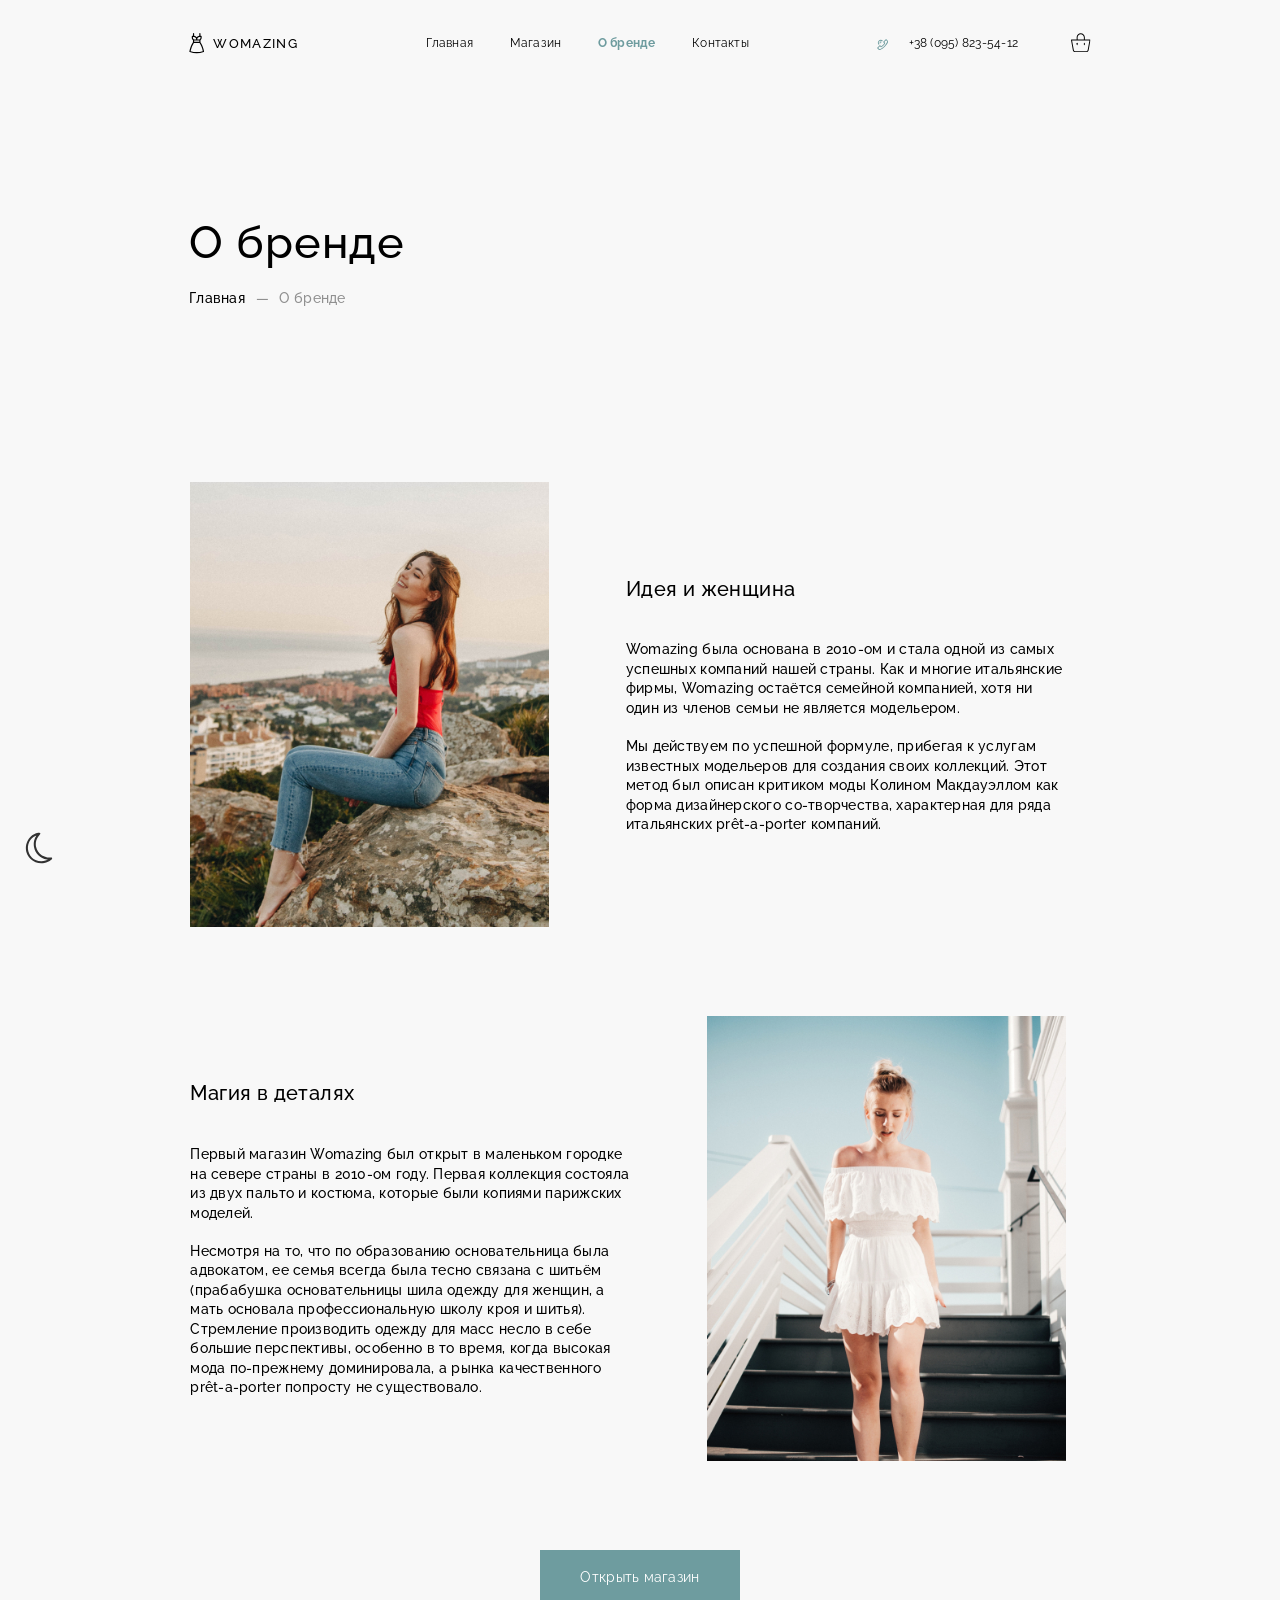
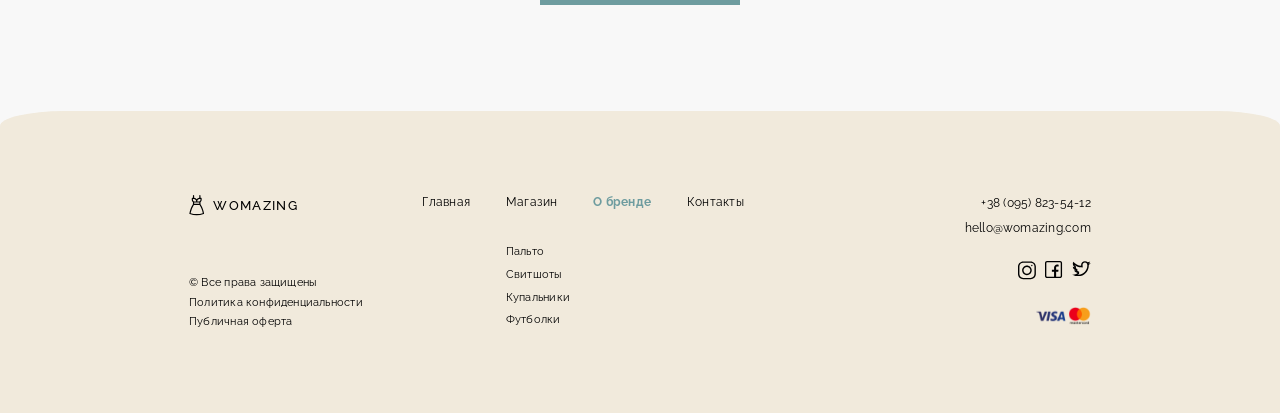
==== commit eea2318f: "categories and cart inputs" ====
--- a/About-brand_page.html
+++ b/About-brand_page.html
@@ -28,10 +28,10 @@
                                 <li class="menu_links"><a href="Home_page.html">Главная</a></li>
                                 <li class="menu_links"><a href="Shop_page.html">Магазин</a></li>
                                 <div class="products_hiden">
-                                    <div class="footer_link"><a class="products_footer__links" href="#">Пальто</a></div>
-                                    <div class="footer_link"><a class="products_footer__links" href="#">Свитшоты</a></div>
-                                    <div class="footer_link"><a class="products_footer__links" href="#">Кардиганы</a></div>
-                                    <div class="footer_link"><a class="products_footer__links" href="#">Толстовки</a></div>
+                                    <div class="footer_link"><a class="products_footer__links border_link" data-tabs="2" href="Shop_page.html">Пальто</a></div>
+                                    <div class="footer_link"><a class="products_footer__links border_link" data-tabs="3" href="Shop_page.html">Свитшоты</a></div>
+                                    <div class="footer_link"><a class="products_footer__links border_link" data-tabs="4" href="Shop_page.html">Купальники</a></div>
+                                    <div class="footer_link"><a class="products_footer__links border_link" data-tabs="5" href="Shop_page.html">Футболки</a></div> 
                                 </div>
                                 <li class="menu_links"><a style="font-weight: 700; color: #6E9C9F; pointer-events: none; cursor: default;"  href="About-brand_page.html">О бренде</a></li>
                                 <li class="menu_links"><a href="Contact_page.html">Контакты</a></li>
@@ -79,7 +79,7 @@
     
                             </div>
                     </div></a>
-                    <p><a class="border_link" href="#">+38 (095) 823-54-12</a></p>
+                    <p><a class="border_link" href="tel:+380958235412">+38 (095) 823-54-12</a></p>
                     <div class="cart"><a href="shopping-cart.html">
                         <span class="countItemsCart">0</span>
                         <svg width="1.5rem" height="1.5rem" viewBox="0 0 24 24" fill="none" xmlns="http://www.w3.org/2000/svg">
@@ -183,8 +183,8 @@
                             <div class="footer_link"><a class="border_link" href="#">Политика конфиденциальности</a></div>
                             <div class="footer_link"><a class="border_link" href="#">Публичная оферта</a></div>
                             <div class="side_head_hiden">
-                                <p><a class="border_link" href="#">+38 (095) 823-54-12</a></p>
-                                <div class="mail_wrapper"><a class="border_link" href="#">hello@womazing.com</a></div>
+                                <p><a class="border_link" href="tel:+380958235412">+38 (095) 823-54-12</a></p>
+                                <div class="mail_wrapper"><a class="border_link" target="_blank" href="mailto:hello@womazing.com">hello@womazing.com</a></div>
                             </div>
                         </div>
                     </div>
@@ -194,10 +194,10 @@
                                 <li class="menu_links"><a class="border_link" href="Home_page.html">Главная</a></li>
                                 <li class="menu_links"><a class="border_link" href="Shop_page.html">Магазин</a>
                                     <div class="products_footer">
-                                        <div class="footer_link"><a class="border_link" class="products_footer__links" href="#">Пальто</a></div>
-                                        <div class="footer_link"><a class="border_link" class="products_footer__links" href="#">Свитшоты</a></div>
-                                        <div class="footer_link"><a class="border_link" class="products_footer__links" href="#">Кардиганы</a></div>
-                                        <div class="footer_link"><a class="border_link" class="products_footer__links" href="#">Толстовки</a></div>
+                                        <div class="footer_link"><a class="products_footer__links border_link" data-tabs="2" href="Shop_page.html">Пальто</a></div>
+                                        <div class="footer_link"><a class="products_footer__links border_link" data-tabs="3" href="Shop_page.html">Свитшоты</a></div>
+                                        <div class="footer_link"><a class="products_footer__links border_link" data-tabs="4" href="Shop_page.html">Купальники</a></div>
+                                        <div class="footer_link"><a class="products_footer__links border_link" data-tabs="5" href="Shop_page.html">Футболки</a></div> 
                                     </div></li>
                                 <li class="menu_links"><a class="border_link" style="font-weight: 700; color: #6E9C9F; pointer-events: none; cursor: default;"  href="About-brand_page.html">О бренде</a></li>
                                 <li class="menu_links"><a class="border_link" href="Contact_page.html">Контакты</a></li>
@@ -205,7 +205,7 @@
                             <div class="connection-hiden">
                                 <div class="socials">
                                     <div class="instagram">
-                                        <a href="#">
+                                        <a target="_blank" href="https://www.instagram.com">
                                             <svg width="1.375rem" height="1.4375rem" viewBox="0 0 22 23" fill="none" xmlns="http://www.w3.org/2000/svg">
                                                 <g clip-path="url(#clip0_4_278)">
                                                 <path d="M15.6094 0.5H6.39066C2.86683 0.5 0 3.36683 0 6.89066V16.1093C0 19.6332 2.86683 22.5 6.39066 22.5H15.6093C19.1332 22.5 22 19.6332 22 16.1094V6.89066C22 3.36683 19.1332 0.5 15.6094 0.5ZM20.2812 16.1093C20.2812 18.6854 18.1854 20.7812 15.6094 20.7812H6.39066C3.81455 20.7812 1.71875 18.6854 1.71875 16.1094V6.89066C1.71875 4.31455 3.81455 2.21875 6.39066 2.21875H15.6093C18.1854 2.21875 20.2812 4.31455 20.2812 6.89066V16.1093Z" fill="black"/>
@@ -221,14 +221,14 @@
                                         </a>
                                     </div>
                                     <div class="facebook">
-                                        <a href="#">
+                                        <a target="_blank" href="https://www.facebook.com">
                                             <svg width="1.3125rem" height="1.3125rem" viewBox="0 0 21 21" fill="none" xmlns="http://www.w3.org/2000/svg">
                                                 <path d="M18.5391 0H2.46094C1.1039 0 0 1.1039 0 2.46094V18.5391C0 19.8961 1.1039 21 2.46094 21H18.5391C19.8961 21 21 19.8961 21 18.5391V2.46094C21 1.1039 19.8961 0 18.5391 0ZM19.3594 18.5391C19.3594 18.9914 18.9914 19.3594 18.5391 19.3594H13.6992V13.3711H16.3253L16.6314 10.8281H13.6992V8.08008C13.6992 7.37865 14.2283 6.84961 14.9297 6.84961H16.7754V4.4707C16.2896 4.40213 15.3525 4.30664 14.9297 4.30664C13.973 4.30664 13.0141 4.71023 12.2989 5.41374C11.5621 6.13857 11.1562 7.08801 11.1562 8.08729V10.8281H8.49023V13.3711H11.1562V19.3594H2.46094C2.00864 19.3594 1.64062 18.9914 1.64062 18.5391V2.46094C1.64062 2.00864 2.00864 1.64062 2.46094 1.64062H18.5391C18.9914 1.64062 19.3594 2.00864 19.3594 2.46094V18.5391Z" fill="black"/>
                                             </svg>
                                         </a>
                                     </div>
                                     <div class="twitter">
-                                        <a href="#">
+                                        <a target="_blank" href="https://twitter.com">
                                             <svg width="1.4375rem" height="1.1875rem" viewBox="0 0 23 19" fill="none" xmlns="http://www.w3.org/2000/svg">
                                                 <path d="M20.2712 3.16525L20.2598 3.12109C21.2343 2.53688 22.0211 1.5738 22.3711 0.470703C21.4584 1.01367 20.3904 1.42561 19.3164 1.63867C18.4552 0.721098 17.3061 0.15625 15.9473 0.15625C13.3429 0.15625 11.1855 2.26475 11.1855 4.87305C11.1855 5.24419 11.238 5.60752 11.3203 5.95117V5.99609C7.43875 5.77436 3.92429 3.80031 1.61719 0.964844C1.21231 1.66248 0.988281 2.65939 0.988281 3.52539C0.988281 4.87305 1.78852 6.67805 3.05469 7.52344V7.61328C2.29865 7.58278 1.52429 7.06195 0.898438 6.71484C0.898438 6.73546 0.92584 6.76026 0.92584 6.78088C0.92584 9.0696 2.6034 11.0436 4.76172 11.4766C4.38559 11.5761 3.85582 11.6562 3.45898 11.6562C3.15361 11.6562 2.84877 11.5765 2.56055 11.5215C3.16102 13.3978 4.89648 14.6211 6.96289 14.6211V14.666C5.35446 15.913 3.31577 16.7773 1.12305 16.7773C0.742154 16.7773 0.269531 16.7324 0 16.6875C2.08622 18.0277 4.56631 18.8438 7.23242 18.8438C15.9102 18.8438 20.6641 11.7012 20.6641 5.45703V4.82812C21.5871 4.16144 22.3686 3.26098 23 2.3125C23 2.3125 21.3439 3.09724 20.2712 3.16525ZM18.8672 5.45703C18.8672 6.80523 18.6031 8.22099 18.1035 9.55121C17.5785 10.9492 16.8227 12.2107 15.8574 13.3005C14.3434 15.0096 11.6181 17.0469 7.23242 17.0469C7.10354 17.0469 6.97488 17.0446 6.84623 17.0402C7.26966 16.7945 7.67661 16.5211 8.06384 16.2209L8.75977 15.6814V14.8008V14.6211V12.8242L8.0195 12.816C7.21005 12.807 6.55859 12.1483 6.55859 11.3388V9.86962L5.58689 9.65017C5.1569 9.55305 4.85156 9.17108 4.85156 8.73026V7.61328V7.47852L4.8291 6.5626L4.02999 6.02907C3.6849 5.73874 3.37215 5.32406 3.14934 4.87529C5.50724 6.59481 8.30758 7.62379 11.2178 7.79005L13.1172 7.89854V5.99609V5.95117V5.73892L13.0677 5.5325C13.0111 5.29626 12.9824 5.07439 12.9824 4.87305C12.9824 4.09931 13.2911 3.3687 13.8517 2.81576C14.4156 2.25949 15.1598 1.95312 15.9473 1.95312C16.7434 1.95312 17.4362 2.26106 18.0063 2.86841L18.4647 3.35684L18.5202 3.57112L18.5316 3.61528L18.8672 4.91262V5.45703Z" fill="black"/>
                                             </svg>
@@ -243,13 +243,13 @@
                     </div>
                     <div class="connection-footer">
                         <div class="side_head">
-                            <p><a class="border_link" href="#">+38 (095) 823-54-12</a></p>
-                            <div class="mail_wrapper"><a class="border_link" href="#">hello@womazing.com</a></div>
+                            <p><a class="border_link" href="tel:+380958235412">+38 (095) 823-54-12</a></p>
+                            <div class="mail_wrapper"><a class="border_link" target="_blank" href="mailto:hello@womazing.com">hello@womazing.com</a></div>
                         </div>
                         <div class="connection">
                             <div class="socials">
                                 <div class="instagram">
-                                    <a href="#">
+                                    <a target="_blank" href="https://www.instagram.com">
                                         <svg width="1.375rem" height="1.4375rem" viewBox="0 0 22 23" fill="none" xmlns="http://www.w3.org/2000/svg">
                                             <g clip-path="url(#clip0_4_278)">
                                             <path d="M15.6094 0.5H6.39066C2.86683 0.5 0 3.36683 0 6.89066V16.1093C0 19.6332 2.86683 22.5 6.39066 22.5H15.6093C19.1332 22.5 22 19.6332 22 16.1094V6.89066C22 3.36683 19.1332 0.5 15.6094 0.5ZM20.2812 16.1093C20.2812 18.6854 18.1854 20.7812 15.6094 20.7812H6.39066C3.81455 20.7812 1.71875 18.6854 1.71875 16.1094V6.89066C1.71875 4.31455 3.81455 2.21875 6.39066 2.21875H15.6093C18.1854 2.21875 20.2812 4.31455 20.2812 6.89066V16.1093Z" fill="black"/>
@@ -265,14 +265,14 @@
                                     </a>
                                 </div>
                                 <div class="facebook">
-                                    <a href="#">
+                                    <a target="_blank" href="https://www.facebook.com">
                                         <svg width="1.3125rem" height="1.3125rem" viewBox="0 0 21 21" fill="none" xmlns="http://www.w3.org/2000/svg">
                                             <path d="M18.5391 0H2.46094C1.1039 0 0 1.1039 0 2.46094V18.5391C0 19.8961 1.1039 21 2.46094 21H18.5391C19.8961 21 21 19.8961 21 18.5391V2.46094C21 1.1039 19.8961 0 18.5391 0ZM19.3594 18.5391C19.3594 18.9914 18.9914 19.3594 18.5391 19.3594H13.6992V13.3711H16.3253L16.6314 10.8281H13.6992V8.08008C13.6992 7.37865 14.2283 6.84961 14.9297 6.84961H16.7754V4.4707C16.2896 4.40213 15.3525 4.30664 14.9297 4.30664C13.973 4.30664 13.0141 4.71023 12.2989 5.41374C11.5621 6.13857 11.1562 7.08801 11.1562 8.08729V10.8281H8.49023V13.3711H11.1562V19.3594H2.46094C2.00864 19.3594 1.64062 18.9914 1.64062 18.5391V2.46094C1.64062 2.00864 2.00864 1.64062 2.46094 1.64062H18.5391C18.9914 1.64062 19.3594 2.00864 19.3594 2.46094V18.5391Z" fill="black"/>
                                         </svg>
                                     </a>
                                 </div>
                                 <div class="twitter">
-                                    <a href="#">
+                                    <a target="_blank" href="https://twitter.com">
                                         <svg width="1.4375rem" height="1.1875rem" viewBox="0 0 23 19" fill="none" xmlns="http://www.w3.org/2000/svg">
                                             <path d="M20.2712 3.16525L20.2598 3.12109C21.2343 2.53688 22.0211 1.5738 22.3711 0.470703C21.4584 1.01367 20.3904 1.42561 19.3164 1.63867C18.4552 0.721098 17.3061 0.15625 15.9473 0.15625C13.3429 0.15625 11.1855 2.26475 11.1855 4.87305C11.1855 5.24419 11.238 5.60752 11.3203 5.95117V5.99609C7.43875 5.77436 3.92429 3.80031 1.61719 0.964844C1.21231 1.66248 0.988281 2.65939 0.988281 3.52539C0.988281 4.87305 1.78852 6.67805 3.05469 7.52344V7.61328C2.29865 7.58278 1.52429 7.06195 0.898438 6.71484C0.898438 6.73546 0.92584 6.76026 0.92584 6.78088C0.92584 9.0696 2.6034 11.0436 4.76172 11.4766C4.38559 11.5761 3.85582 11.6562 3.45898 11.6562C3.15361 11.6562 2.84877 11.5765 2.56055 11.5215C3.16102 13.3978 4.89648 14.6211 6.96289 14.6211V14.666C5.35446 15.913 3.31577 16.7773 1.12305 16.7773C0.742154 16.7773 0.269531 16.7324 0 16.6875C2.08622 18.0277 4.56631 18.8438 7.23242 18.8438C15.9102 18.8438 20.6641 11.7012 20.6641 5.45703V4.82812C21.5871 4.16144 22.3686 3.26098 23 2.3125C23 2.3125 21.3439 3.09724 20.2712 3.16525ZM18.8672 5.45703C18.8672 6.80523 18.6031 8.22099 18.1035 9.55121C17.5785 10.9492 16.8227 12.2107 15.8574 13.3005C14.3434 15.0096 11.6181 17.0469 7.23242 17.0469C7.10354 17.0469 6.97488 17.0446 6.84623 17.0402C7.26966 16.7945 7.67661 16.5211 8.06384 16.2209L8.75977 15.6814V14.8008V14.6211V12.8242L8.0195 12.816C7.21005 12.807 6.55859 12.1483 6.55859 11.3388V9.86962L5.58689 9.65017C5.1569 9.55305 4.85156 9.17108 4.85156 8.73026V7.61328V7.47852L4.8291 6.5626L4.02999 6.02907C3.6849 5.73874 3.37215 5.32406 3.14934 4.87529C5.50724 6.59481 8.30758 7.62379 11.2178 7.79005L13.1172 7.89854V5.99609V5.95117V5.73892L13.0677 5.5325C13.0111 5.29626 12.9824 5.07439 12.9824 4.87305C12.9824 4.09931 13.2911 3.3687 13.8517 2.81576C14.4156 2.25949 15.1598 1.95312 15.9473 1.95312C16.7434 1.95312 17.4362 2.26106 18.0063 2.86841L18.4647 3.35684L18.5202 3.57112L18.5316 3.61528L18.8672 4.91262V5.45703Z" fill="black"/>
                                         </svg>
@@ -321,5 +321,6 @@
     <script src="scripts/scroll_header.js"></script>
     <script src="scripts/countItemsInCart.js"></script>
     <script src="scripts/menuHide.js"></script>
+    <script src="scripts/shopPageSelectCategory.js"></script>
 </body>
 </html>
--- a/dest/css/styles.css
+++ b/dest/css/styles.css
@@ -114,6 +114,26 @@
     font-size: 18px;
   }
 }
+@media screen and (min-width: 768px) and (min-width: 2400px) {
+  html {
+    font-size: 27px !important;
+  }
+}
+@media screen and (min-width: 768px) and (min-width: 2220px) {
+  html {
+    font-size: 23px;
+  }
+}
+@media screen and (min-width: 768px) and (max-width: 2220px) {
+  html {
+    font-size: 21px;
+  }
+}
+@media screen and (min-width: 768px) and (max-width: 1920px) {
+  html {
+    font-size: 19px;
+  }
+}
 @media screen and (min-width: 768px) and (max-width: 1620px) {
   html {
     font-size: 16px;
@@ -136,22 +156,12 @@
 }
 @media screen and (min-width: 768px) and (max-width: 830px) {
   html {
-    font-size: 9px;
+    font-size: 9.4px;
   }
 }
 @media screen and (max-width: 768px) {
   html {
     font-size: 15px;
-  }
-}
-@media screen and (max-width: 768px) and (max-height: 480px) {
-  html {
-    font-size: 12px;
-  }
-}
-@media screen and (max-width: 768px) and (max-height: 420px) {
-  html {
-    font-size: 10px;
   }
 }
 @media screen and (max-width: 768px) and (max-width: 500px) {
@@ -159,11 +169,6 @@
     font-size: 14px;
   }
 }
-@media screen and (max-width: 768px) and (max-width: 500px) and (max-height: 420px) {
-  html {
-    font-size: 10px;
-  }
-}
 @media screen and (max-width: 768px) and (max-width: 430px) {
   html {
     font-size: 13px;
@@ -175,6 +180,21 @@
   }
 }
 @media screen and (max-width: 768px) and (max-width: 315px) {
+  html {
+    font-size: 9px;
+  }
+}
+@media screen and (max-width: 768px) and (max-height: 500px) {
+  html {
+    font-size: 11.5px;
+  }
+}
+@media screen and (max-width: 768px) and (max-height: 500px) and (max-width: 376px) {
+  html {
+    font-size: 11px;
+  }
+}
+@media screen and (max-width: 768px) and (max-height: 500px) and (max-width: 315px) {
   html {
     font-size: 9px;
   }
@@ -782,668 +802,419 @@
     }
   }
 }
-@media screen and (min-width: 768px) {
-  .cancell-btn a:hover {
-    cursor: pointer;
-  }
-  .wrapper_for_call {
-    width: 100%;
-    height: 100%;
-    position: fixed;
-    left: 0;
-    top: 0;
-    display: none;
-    -webkit-box-align: center;
-        -ms-flex-align: center;
-            align-items: center;
-    -webkit-box-pack: center;
-        -ms-flex-pack: center;
-            justify-content: center;
-    z-index: 9999;
-  }
-  .background-for-call {
-    width: 100%;
-    height: 100%;
-    position: fixed;
-    left: 0;
-    top: 0;
-    background: rgba(110, 156, 159, 0.9490196078);
-    z-index: 9999;
-    -webkit-box-pack: center;
-        -ms-flex-pack: center;
-            justify-content: center;
-    -webkit-box-align: center;
-        -ms-flex-align: center;
-            align-items: center;
-    opacity: 0.8;
-    -webkit-animation-duration: 0.5s;
-            animation-duration: 0.5s;
-    -webkit-animation-timing-function: linear;
-            animation-timing-function: linear;
-    -webkit-animation-fill-mode: forwards;
-            animation-fill-mode: forwards;
-  }
-  .background-for-call.active {
-    -webkit-animation-name: Opacity;
-            animation-name: Opacity;
-  }
-  .background-for-call.close {
-    -webkit-animation-name: close_Opacity;
-            animation-name: close_Opacity;
-    -webkit-animation-delay: 1s;
-            animation-delay: 1s;
-  }
+.cancell-btn a:hover {
+  cursor: pointer;
+}
+
+.wrapper_for_call {
+  width: 100%;
+  height: 100%;
+  position: fixed;
+  left: 0;
+  top: 0;
+  display: none;
+  -webkit-box-align: center;
+      -ms-flex-align: center;
+          align-items: center;
+  -webkit-box-pack: center;
+      -ms-flex-pack: center;
+          justify-content: center;
+  z-index: 9999;
+}
+.wrapper_for_call .errorSpan {
+  max-width: 22em;
+  margin-top: -2em;
+  margin-bottom: -1em;
+  font-size: 1em;
+}
+.wrapper_for_call .pushInfSuccess {
+  height: 2em;
+  margin-top: -2em;
+  width: 15.375em;
+  font-size: 1.06em;
+  line-height: 1.5em;
+}
+.wrapper_for_call .pushInfError {
+  height: 2em;
+  margin-top: -2em;
+  width: 15.375em;
+  font-size: 1.06em;
+  line-height: 1.5em;
+}
+
+.background-for-call {
+  width: 100%;
+  height: 100%;
+  position: fixed;
+  left: 0;
+  top: 0;
+  background: rgba(110, 156, 159, 0.9490196078);
+  z-index: 9999;
+  -webkit-box-pack: center;
+      -ms-flex-pack: center;
+          justify-content: center;
+  -webkit-box-align: center;
+      -ms-flex-align: center;
+          align-items: center;
+  opacity: 0.8;
+  -webkit-animation-duration: 0.5s;
+          animation-duration: 0.5s;
+  -webkit-animation-timing-function: linear;
+          animation-timing-function: linear;
+  -webkit-animation-fill-mode: forwards;
+          animation-fill-mode: forwards;
+}
+
+.background-for-call.active {
+  -webkit-animation-name: Opacity;
+          animation-name: Opacity;
+}
+
+.background-for-call.close {
+  -webkit-animation-name: close_Opacity;
+          animation-name: close_Opacity;
+  -webkit-animation-delay: 1s;
+          animation-delay: 1s;
+}
+
+.call_wrapper {
+  font-size: 1rem;
+  position: relative;
+  min-height: -webkit-fit-content;
+  min-height: -moz-fit-content;
+  min-height: fit-content;
+  background-color: white;
+  z-index: 99999;
+  padding: 5em;
+  -webkit-animation-duration: 0.5s;
+          animation-duration: 0.5s;
+  -webkit-animation-timing-function: linear;
+          animation-timing-function: linear;
+  -webkit-animation-fill-mode: forwards;
+          animation-fill-mode: forwards;
+}
+
+.call_wrapper.active {
+  -webkit-animation-name: adverAnim;
+          animation-name: adverAnim;
+}
+.call_wrapper.active .back-call h3 {
+  -webkit-animation: SmoothAppearance;
+          animation: SmoothAppearance;
+  -webkit-animation-duration: 1s;
+          animation-duration: 1s;
+  -webkit-animation-fill-mode: forwards;
+          animation-fill-mode: forwards;
+  -webkit-animation-delay: 0.5s;
+          animation-delay: 0.5s;
+}
+.call_wrapper.active .back-call form input {
+  -webkit-animation: SmoothAppearance;
+          animation: SmoothAppearance;
+  -webkit-animation-duration: 1s;
+          animation-duration: 1s;
+  -webkit-animation-fill-mode: forwards;
+          animation-fill-mode: forwards;
+}
+.call_wrapper.active .back-call form input:first-child {
+  opacity: 0;
+  -webkit-animation-delay: 0.7s;
+          animation-delay: 0.7s;
+}
+.call_wrapper.active .back-call form input:nth-child(2) {
+  opacity: 0;
+  -webkit-animation-delay: 0.9s;
+          animation-delay: 0.9s;
+}
+.call_wrapper.active .back-call form input:nth-child(3) {
+  opacity: 0;
+  -webkit-animation-delay: 1.1s;
+          animation-delay: 1.1s;
+}
+.call_wrapper.active .back-call form button {
+  -webkit-animation: SmoothAppearance;
+          animation: SmoothAppearance;
+  -webkit-animation-duration: 1s;
+          animation-duration: 1s;
+  -webkit-animation-fill-mode: forwards;
+          animation-fill-mode: forwards;
+  -webkit-animation-delay: 1.3s;
+          animation-delay: 1.3s;
+}
+.call_wrapper.active .cancell-btn {
+  -webkit-animation-name: CancelAppearance;
+          animation-name: CancelAppearance;
+  -webkit-animation-duration: 1.5s;
+          animation-duration: 1.5s;
+  -webkit-animation-timing-function: linear;
+          animation-timing-function: linear;
+  -webkit-animation-delay: 0s;
+          animation-delay: 0s;
+}
+
+.call_wrapper.close {
+  -webkit-animation-name: close_adverAnim;
+          animation-name: close_adverAnim;
+  -webkit-animation-delay: 1s;
+          animation-delay: 1s;
+}
+.call_wrapper.close .back-call h3 {
+  opacity: 1;
+  -webkit-animation: close_SmoothAppearance;
+          animation: close_SmoothAppearance;
+  -webkit-animation-duration: 0.5s;
+          animation-duration: 0.5s;
+  -webkit-animation-fill-mode: forwards;
+          animation-fill-mode: forwards;
+  -webkit-animation-delay: 0.8s;
+          animation-delay: 0.8s;
+}
+.call_wrapper.close .back-call form input {
+  opacity: 1;
+  -webkit-animation: close_SmoothAppearance;
+          animation: close_SmoothAppearance;
+  -webkit-animation-duration: 0.5s;
+          animation-duration: 0.5s;
+  -webkit-animation-fill-mode: forwards;
+          animation-fill-mode: forwards;
+}
+.call_wrapper.close .back-call form input:first-child {
+  -webkit-animation-delay: 0.6s;
+          animation-delay: 0.6s;
+}
+.call_wrapper.close .back-call form input:nth-child(2) {
+  -webkit-animation-delay: 0.4s;
+          animation-delay: 0.4s;
+}
+.call_wrapper.close .back-call form input:nth-child(3) {
+  -webkit-animation-delay: 0.2s;
+          animation-delay: 0.2s;
+}
+.call_wrapper.close .back-call form button {
+  opacity: 1;
+  -webkit-animation: close_SmoothAppearance;
+          animation: close_SmoothAppearance;
+  -webkit-animation-duration: 0.5s;
+          animation-duration: 0.5s;
+  -webkit-animation-fill-mode: forwards;
+          animation-fill-mode: forwards;
+}
+.call_wrapper.close .cancell-btn {
+  -webkit-animation-name: close_CancelAppearance;
+          animation-name: close_CancelAppearance;
+  -webkit-animation-duration: 2.5s;
+          animation-duration: 2.5s;
+  -webkit-animation-timing-function: linear;
+          animation-timing-function: linear;
+  -webkit-animation-delay: 0s;
+          animation-delay: 0s;
+}
+
+.back-call {
+  display: -webkit-box;
+  display: -ms-flexbox;
+  display: flex;
+  -webkit-box-orient: vertical;
+  -webkit-box-direction: normal;
+      -ms-flex-direction: column;
+          flex-direction: column;
+  row-gap: 2.1875em;
+  /* форма */
+}
+.back-call h3 {
+  font-family: var(--text-font);
+  font-size: 1.5625em;
+  font-weight: 500;
+  line-height: 2.1875em;
+  letter-spacing: 0.02em;
+  text-align: left;
+  opacity: 0;
+}
+.back-call form {
+  display: -webkit-box;
+  display: -ms-flexbox;
+  display: flex;
+  -webkit-box-orient: vertical;
+  -webkit-box-direction: normal;
+      -ms-flex-direction: column;
+          flex-direction: column;
+  row-gap: 2.1875em;
+}
+.back-call form input {
+  max-width: 21.875em;
+  padding-bottom: 0.9375em;
+  border-bottom: 1px solid black;
+  font-family: var(--text-font);
+  font-size: 1.0625em;
+  font-weight: 500;
+  line-height: 1.5em;
+  letter-spacing: 0.02em;
+  text-align: left;
+}
+.back-call form input::-webkit-input-placeholder {
+  -webkit-transform: translateY(1px);
+          transform: translateY(1px);
+  -webkit-transition: 0.5s ease;
+  transition: 0.5s ease;
+  font-family: var(--text-font);
+  font-size: 1.0625em;
+  font-weight: 500;
+  line-height: 1.5em;
+  letter-spacing: 0.02em;
+  text-align: left;
+}
+.back-call form input::-moz-placeholder {
+  transform: translateY(1px);
+  -moz-transition: 0.5s ease;
+  transition: 0.5s ease;
+  font-family: var(--text-font);
+  font-size: 1.0625em;
+  font-weight: 500;
+  line-height: 1.5em;
+  letter-spacing: 0.02em;
+  text-align: left;
+}
+.back-call form input:-ms-input-placeholder {
+  -ms-transform: translateY(1px);
+      transform: translateY(1px);
+  -ms-transition: 0.5s ease;
+  transition: 0.5s ease;
+  font-family: var(--text-font);
+  font-size: 1.0625em;
+  font-weight: 500;
+  line-height: 1.5em;
+  letter-spacing: 0.02em;
+  text-align: left;
+}
+.back-call form input::-ms-input-placeholder {
+  -ms-transform: translateY(1px);
+      transform: translateY(1px);
+  -ms-transition: 0.5s ease;
+  transition: 0.5s ease;
+  font-family: var(--text-font);
+  font-size: 1.0625em;
+  font-weight: 500;
+  line-height: 1.5em;
+  letter-spacing: 0.02em;
+  text-align: left;
+}
+.back-call form input::placeholder {
+  -webkit-transform: translateY(1px);
+      -ms-transform: translateY(1px);
+          transform: translateY(1px);
+  -webkit-transition: 0.5s ease;
+  -o-transition: 0.5s ease;
+  transition: 0.5s ease;
+  font-family: var(--text-font);
+  font-size: 1.0625em;
+  font-weight: 500;
+  line-height: 1.5em;
+  letter-spacing: 0.02em;
+  text-align: left;
+}
+.back-call form input:focus::-webkit-input-placeholder {
+  opacity: 0;
+}
+.back-call form input:focus::-moz-placeholder {
+  opacity: 0;
+}
+.back-call form input:focus:-ms-input-placeholder {
+  opacity: 0;
+}
+.back-call form input:focus::-ms-input-placeholder {
+  opacity: 0;
+}
+.back-call form input:focus::placeholder {
+  opacity: 0;
+}
+.back-call form button {
+  height: 4.25em;
+  width: 100%;
+  background-color: #6E9C9F;
+  -webkit-transition: 0.5s ease;
+  -o-transition: 0.5s ease;
+  transition: 0.5s ease;
+  font-family: var(--text-font);
+  font-size: 1.06em;
+  font-weight: 400;
+  line-height: 1.5em;
+  letter-spacing: 0.02em;
+  text-align: center;
+  color: white;
+  opacity: 0;
+}
+.back-call form button:hover {
+  background-color: #509498;
+}
+
+.cancell-btn {
+  position: absolute;
+  right: 1.96875em;
+  top: 2em;
+}
+.cancell-btn svg {
+  width: 1.2em;
+  height: 1.2em;
+}
+
+@media screen and (max-width: 768px) {
   .call_wrapper {
-    position: relative;
-    height: 31.4rem;
-    width: 30.68rem;
-    padding: 4.375rem;
-    background-color: white;
-    z-index: 99999;
-    -webkit-animation-duration: 0.5s;
-            animation-duration: 0.5s;
-    -webkit-animation-timing-function: linear;
-            animation-timing-function: linear;
-    -webkit-animation-fill-mode: forwards;
-            animation-fill-mode: forwards;
-  }
-  .call_wrapper.active {
-    -webkit-animation-name: adverAnim;
-            animation-name: adverAnim;
-  }
-  .call_wrapper.active .back-call h3 {
-    -webkit-animation: SmoothAppearance;
-            animation: SmoothAppearance;
-    -webkit-animation-duration: 1s;
-            animation-duration: 1s;
-    -webkit-animation-fill-mode: forwards;
-            animation-fill-mode: forwards;
-    -webkit-animation-delay: 0.5s;
-            animation-delay: 0.5s;
-  }
-  .call_wrapper.active .back-call form input {
-    -webkit-animation: SmoothAppearance;
-            animation: SmoothAppearance;
-    -webkit-animation-duration: 1s;
-            animation-duration: 1s;
-    -webkit-animation-fill-mode: forwards;
-            animation-fill-mode: forwards;
-  }
-  .call_wrapper.active .back-call form input:first-child {
-    opacity: 0;
-    -webkit-animation-delay: 0.7s;
-            animation-delay: 0.7s;
-  }
-  .call_wrapper.active .back-call form input:nth-child(2) {
-    opacity: 0;
-    -webkit-animation-delay: 0.9s;
-            animation-delay: 0.9s;
-  }
-  .call_wrapper.active .back-call form input:nth-child(3) {
-    opacity: 0;
-    -webkit-animation-delay: 1.1s;
-            animation-delay: 1.1s;
-  }
-  .call_wrapper.active .back-call form button {
-    -webkit-animation: SmoothAppearance;
-            animation: SmoothAppearance;
-    -webkit-animation-duration: 1s;
-            animation-duration: 1s;
-    -webkit-animation-fill-mode: forwards;
-            animation-fill-mode: forwards;
-    -webkit-animation-delay: 1.3s;
-            animation-delay: 1.3s;
-  }
-  .call_wrapper.active .cancell-btn {
-    -webkit-animation-name: CancelAppearance;
-            animation-name: CancelAppearance;
-    -webkit-animation-duration: 1.5s;
-            animation-duration: 1.5s;
-    -webkit-animation-timing-function: linear;
-            animation-timing-function: linear;
-    -webkit-animation-delay: 0s;
-            animation-delay: 0s;
-  }
-  .call_wrapper.close {
-    -webkit-animation-name: close_adverAnim;
-            animation-name: close_adverAnim;
-    -webkit-animation-delay: 1s;
-            animation-delay: 1s;
-  }
-  .call_wrapper.close .back-call h3 {
-    opacity: 1;
-    -webkit-animation: close_SmoothAppearance;
-            animation: close_SmoothAppearance;
-    -webkit-animation-duration: 0.5s;
-            animation-duration: 0.5s;
-    -webkit-animation-fill-mode: forwards;
-            animation-fill-mode: forwards;
-    -webkit-animation-delay: 0.8s;
-            animation-delay: 0.8s;
-  }
-  .call_wrapper.close .back-call form input {
-    opacity: 1;
-    -webkit-animation: close_SmoothAppearance;
-            animation: close_SmoothAppearance;
-    -webkit-animation-duration: 0.5s;
-            animation-duration: 0.5s;
-    -webkit-animation-fill-mode: forwards;
-            animation-fill-mode: forwards;
-  }
-  .call_wrapper.close .back-call form input:first-child {
-    -webkit-animation-delay: 0.6s;
-            animation-delay: 0.6s;
-  }
-  .call_wrapper.close .back-call form input:nth-child(2) {
-    -webkit-animation-delay: 0.4s;
-            animation-delay: 0.4s;
-  }
-  .call_wrapper.close .back-call form input:nth-child(3) {
-    -webkit-animation-delay: 0.2s;
-            animation-delay: 0.2s;
-  }
-  .call_wrapper.close .back-call form button {
-    opacity: 1;
-    -webkit-animation: close_SmoothAppearance;
-            animation: close_SmoothAppearance;
-    -webkit-animation-duration: 0.5s;
-            animation-duration: 0.5s;
-    -webkit-animation-fill-mode: forwards;
-            animation-fill-mode: forwards;
-  }
-  .call_wrapper.close .cancell-btn {
-    -webkit-animation-name: close_CancelAppearance;
-            animation-name: close_CancelAppearance;
-    -webkit-animation-duration: 2.5s;
-            animation-duration: 2.5s;
-    -webkit-animation-timing-function: linear;
-            animation-timing-function: linear;
-    -webkit-animation-delay: 0s;
-            animation-delay: 0s;
-  }
-  .back-call {
-    display: -webkit-box;
-    display: -ms-flexbox;
-    display: flex;
-    -webkit-box-orient: vertical;
-    -webkit-box-direction: normal;
-        -ms-flex-direction: column;
-            flex-direction: column;
-    row-gap: 2.1875rem;
-    /* форма */
-  }
-  .back-call h3 {
-    font-family: var(--text-font);
-    font-size: 1.5625rem;
-    font-weight: 500;
-    line-height: 2.1875rem;
-    letter-spacing: 0.02em;
-    text-align: left;
-    opacity: 0;
-  }
-  .back-call form {
-    display: -webkit-box;
-    display: -ms-flexbox;
-    display: flex;
-    -webkit-box-orient: vertical;
-    -webkit-box-direction: normal;
-        -ms-flex-direction: column;
-            flex-direction: column;
-    row-gap: 2.1875rem;
-  }
-  .back-call form input {
-    max-width: 21.875rem;
-    padding-bottom: 0.9375rem;
-    border-bottom: 1px solid black;
-    font-family: var(--text-font);
-    font-size: 1.0625rem;
-    font-weight: 500;
-    line-height: 1.5rem;
-    letter-spacing: 0.02em;
-    text-align: left;
-  }
-  .back-call form input::-webkit-input-placeholder {
-    -webkit-transform: translateY(1px);
-            transform: translateY(1px);
-    -webkit-transition: 0.5s ease;
-    transition: 0.5s ease;
-    font-family: var(--text-font);
-    font-size: 1.0625rem;
-    font-weight: 500;
-    line-height: 1.5rem;
-    letter-spacing: 0.02em;
-    text-align: left;
-  }
-  .back-call form input::-moz-placeholder {
-    transform: translateY(1px);
-    -moz-transition: 0.5s ease;
-    transition: 0.5s ease;
-    font-family: var(--text-font);
-    font-size: 1.0625rem;
-    font-weight: 500;
-    line-height: 1.5rem;
-    letter-spacing: 0.02em;
-    text-align: left;
-  }
-  .back-call form input:-ms-input-placeholder {
-    -ms-transform: translateY(1px);
-        transform: translateY(1px);
-    -ms-transition: 0.5s ease;
-    transition: 0.5s ease;
-    font-family: var(--text-font);
-    font-size: 1.0625rem;
-    font-weight: 500;
-    line-height: 1.5rem;
-    letter-spacing: 0.02em;
-    text-align: left;
-  }
-  .back-call form input::-ms-input-placeholder {
-    -ms-transform: translateY(1px);
-        transform: translateY(1px);
-    -ms-transition: 0.5s ease;
-    transition: 0.5s ease;
-    font-family: var(--text-font);
-    font-size: 1.0625rem;
-    font-weight: 500;
-    line-height: 1.5rem;
-    letter-spacing: 0.02em;
-    text-align: left;
-  }
-  .back-call form input::placeholder {
-    -webkit-transform: translateY(1px);
-        -ms-transform: translateY(1px);
-            transform: translateY(1px);
-    -webkit-transition: 0.5s ease;
-    -o-transition: 0.5s ease;
-    transition: 0.5s ease;
-    font-family: var(--text-font);
-    font-size: 1.0625rem;
-    font-weight: 500;
-    line-height: 1.5rem;
-    letter-spacing: 0.02em;
-    text-align: left;
-  }
-  .back-call form input:focus::-webkit-input-placeholder {
-    opacity: 0;
-  }
-  .back-call form input:focus::-moz-placeholder {
-    opacity: 0;
-  }
-  .back-call form input:focus:-ms-input-placeholder {
-    opacity: 0;
-  }
-  .back-call form input:focus::-ms-input-placeholder {
-    opacity: 0;
-  }
-  .back-call form input:focus::placeholder {
-    opacity: 0;
-  }
-  .back-call form button {
-    height: 4.25rem;
-    width: 100%;
-    background-color: #6E9C9F;
-    -webkit-transition: 0.5s ease;
-    -o-transition: 0.5s ease;
-    transition: 0.5s ease;
-    font-family: var(--text-font);
-    font-size: 1.06rem;
-    font-weight: 400;
-    line-height: 1.5rem;
-    letter-spacing: 0.02em;
-    text-align: center;
-    color: white;
-    opacity: 0;
-  }
-  .back-call form button:hover {
-    background-color: #509498;
-  }
-  .cancell-btn {
-    position: absolute;
-    right: 1.96875rem;
-    top: 2rem;
-  }
-}
-@media screen and (max-width: 768px) {
-  .cancell-btn a:hover {
-    cursor: pointer;
-  }
-  .wrapper_for_call {
-    width: 100%;
-    height: 100%;
-    position: fixed;
-    left: 0;
-    top: 0;
-    display: none;
-    -webkit-box-align: center;
-        -ms-flex-align: center;
-            align-items: center;
-    -webkit-box-pack: center;
-        -ms-flex-pack: center;
-            justify-content: center;
-    z-index: 9999;
-  }
-  .background-for-call {
-    width: 100%;
-    height: 100%;
-    position: fixed;
-    left: 0;
-    top: 0;
-    background: rgba(110, 156, 159, 0.9490196078);
-    z-index: 9999;
-    -webkit-box-pack: center;
-        -ms-flex-pack: center;
-            justify-content: center;
-    -webkit-box-align: center;
-        -ms-flex-align: center;
-            align-items: center;
-    opacity: 0.8;
-    -webkit-animation-duration: 0.5s;
-            animation-duration: 0.5s;
-    -webkit-animation-timing-function: linear;
-            animation-timing-function: linear;
-    -webkit-animation-fill-mode: forwards;
-            animation-fill-mode: forwards;
-  }
-  .background-for-call.active {
-    -webkit-animation-name: Opacity;
-            animation-name: Opacity;
-  }
-  .background-for-call.close {
-    -webkit-animation-name: close_Opacity;
-            animation-name: close_Opacity;
-    -webkit-animation-delay: 1s;
-            animation-delay: 1s;
-  }
-  .call_wrapper {
-    position: relative;
-    height: 31.4rem;
-    width: 30.68rem;
-    padding: 4.375rem;
-    background-color: white;
-    z-index: 99999;
-    -webkit-animation-duration: 0.5s;
-            animation-duration: 0.5s;
-    -webkit-animation-timing-function: linear;
-            animation-timing-function: linear;
-    -webkit-animation-fill-mode: forwards;
-            animation-fill-mode: forwards;
-  }
-}
-@media screen and (max-width: 768px) and (max-width: 600px) {
-  .call_wrapper {
-    height: 31.4rem;
-    width: 28rem;
-    padding: 4.375rem;
+    padding: 4.375em;
   }
 }
 @media screen and (max-width: 768px) and (max-width: 500px) {
   .call_wrapper {
-    height: 31.4rem;
-    width: 25rem;
-    padding: 4.375rem;
-  }
-}
-@media screen and (max-width: 768px) {
-  .call_wrapper.active {
-    -webkit-animation-name: adverAnim;
-            animation-name: adverAnim;
-  }
-  .call_wrapper.active .back-call h3 {
-    -webkit-animation: SmoothAppearance;
-            animation: SmoothAppearance;
-    -webkit-animation-duration: 1s;
-            animation-duration: 1s;
-    -webkit-animation-fill-mode: forwards;
-            animation-fill-mode: forwards;
-    -webkit-animation-delay: 0.5s;
-            animation-delay: 0.5s;
-  }
-  .call_wrapper.active .back-call form input {
-    -webkit-animation: SmoothAppearance;
-            animation: SmoothAppearance;
-    -webkit-animation-duration: 1s;
-            animation-duration: 1s;
-    -webkit-animation-fill-mode: forwards;
-            animation-fill-mode: forwards;
-  }
-  .call_wrapper.active .back-call form input:first-child {
-    opacity: 0;
-    -webkit-animation-delay: 0.7s;
-            animation-delay: 0.7s;
-  }
-  .call_wrapper.active .back-call form input:nth-child(2) {
-    opacity: 0;
-    -webkit-animation-delay: 0.9s;
-            animation-delay: 0.9s;
-  }
-  .call_wrapper.active .back-call form input:nth-child(3) {
-    opacity: 0;
-    -webkit-animation-delay: 1.1s;
-            animation-delay: 1.1s;
-  }
-  .call_wrapper.active .back-call form button {
-    -webkit-animation: SmoothAppearance;
-            animation: SmoothAppearance;
-    -webkit-animation-duration: 1s;
-            animation-duration: 1s;
-    -webkit-animation-fill-mode: forwards;
-            animation-fill-mode: forwards;
-    -webkit-animation-delay: 1.3s;
-            animation-delay: 1.3s;
-  }
-  .call_wrapper.active .cancell-btn {
-    -webkit-animation-name: CancelAppearance;
-            animation-name: CancelAppearance;
-    -webkit-animation-duration: 1.5s;
-            animation-duration: 1.5s;
-    -webkit-animation-timing-function: linear;
-            animation-timing-function: linear;
-    -webkit-animation-delay: 0s;
-            animation-delay: 0s;
-  }
-}
-@media screen and (max-width: 768px) {
-  .call_wrapper.close {
-    -webkit-animation-name: close_adverAnim;
-            animation-name: close_adverAnim;
-    -webkit-animation-delay: 1s;
-            animation-delay: 1s;
-  }
-  .call_wrapper.close .back-call h3 {
-    opacity: 1;
-    -webkit-animation: close_SmoothAppearance;
-            animation: close_SmoothAppearance;
-    -webkit-animation-duration: 0.5s;
-            animation-duration: 0.5s;
-    -webkit-animation-fill-mode: forwards;
-            animation-fill-mode: forwards;
-    -webkit-animation-delay: 0.8s;
-            animation-delay: 0.8s;
-  }
-  .call_wrapper.close .back-call form input {
-    opacity: 1;
-    -webkit-animation: close_SmoothAppearance;
-            animation: close_SmoothAppearance;
-    -webkit-animation-duration: 0.5s;
-            animation-duration: 0.5s;
-    -webkit-animation-fill-mode: forwards;
-            animation-fill-mode: forwards;
-  }
-  .call_wrapper.close .back-call form input:first-child {
-    -webkit-animation-delay: 0.6s;
-            animation-delay: 0.6s;
-  }
-  .call_wrapper.close .back-call form input:nth-child(2) {
-    -webkit-animation-delay: 0.4s;
-            animation-delay: 0.4s;
-  }
-  .call_wrapper.close .back-call form input:nth-child(3) {
-    -webkit-animation-delay: 0.2s;
-            animation-delay: 0.2s;
-  }
-  .call_wrapper.close .back-call form button {
-    opacity: 1;
-    -webkit-animation: close_SmoothAppearance;
-            animation: close_SmoothAppearance;
-    -webkit-animation-duration: 0.5s;
-            animation-duration: 0.5s;
-    -webkit-animation-fill-mode: forwards;
-            animation-fill-mode: forwards;
-  }
-  .call_wrapper.close .cancell-btn {
-    -webkit-animation-name: close_CancelAppearance;
-            animation-name: close_CancelAppearance;
-    -webkit-animation-duration: 2.5s;
-            animation-duration: 2.5s;
-    -webkit-animation-timing-function: linear;
-            animation-timing-function: linear;
-    -webkit-animation-delay: 0s;
-            animation-delay: 0s;
-  }
-}
-@media screen and (max-width: 768px) {
-  .back-call {
-    display: -webkit-box;
-    display: -ms-flexbox;
-    display: flex;
-    -webkit-box-orient: vertical;
-    -webkit-box-direction: normal;
-        -ms-flex-direction: column;
-            flex-direction: column;
-    row-gap: 2.1875rem;
-    /* форма */
-  }
-  .back-call h3 {
-    font-family: var(--text-font);
-    font-size: 1.5625rem;
-    font-weight: 500;
-    line-height: 2.1875rem;
-    letter-spacing: 0.02em;
-    text-align: left;
-    opacity: 0;
-  }
-  .back-call form {
-    display: -webkit-box;
-    display: -ms-flexbox;
-    display: flex;
-    -webkit-box-orient: vertical;
-    -webkit-box-direction: normal;
-        -ms-flex-direction: column;
-            flex-direction: column;
-    row-gap: 2.1875rem;
-  }
-  .back-call form input {
-    max-width: 21.875rem;
-    padding-bottom: 0.9375rem;
-    border-bottom: 1px solid black;
-    font-family: var(--text-font);
-    font-size: 1.0625rem;
-    font-weight: 500;
-    line-height: 1.5rem;
-    letter-spacing: 0.02em;
-    text-align: left;
-  }
-  .back-call form input::-webkit-input-placeholder {
-    -webkit-transform: translateY(1px);
-            transform: translateY(1px);
-    -webkit-transition: 0.5s ease;
-    transition: 0.5s ease;
-    font-family: var(--text-font);
-    font-size: 1.0625rem;
-    font-weight: 500;
-    line-height: 1.5rem;
-    letter-spacing: 0.02em;
-    text-align: left;
-  }
-  .back-call form input::-moz-placeholder {
-    transform: translateY(1px);
-    -moz-transition: 0.5s ease;
-    transition: 0.5s ease;
-    font-family: var(--text-font);
-    font-size: 1.0625rem;
-    font-weight: 500;
-    line-height: 1.5rem;
-    letter-spacing: 0.02em;
-    text-align: left;
-  }
-  .back-call form input:-ms-input-placeholder {
-    -ms-transform: translateY(1px);
-        transform: translateY(1px);
-    -ms-transition: 0.5s ease;
-    transition: 0.5s ease;
-    font-family: var(--text-font);
-    font-size: 1.0625rem;
-    font-weight: 500;
-    line-height: 1.5rem;
-    letter-spacing: 0.02em;
-    text-align: left;
-  }
-  .back-call form input::-ms-input-placeholder {
-    -ms-transform: translateY(1px);
-        transform: translateY(1px);
-    -ms-transition: 0.5s ease;
-    transition: 0.5s ease;
-    font-family: var(--text-font);
-    font-size: 1.0625rem;
-    font-weight: 500;
-    line-height: 1.5rem;
-    letter-spacing: 0.02em;
-    text-align: left;
-  }
-  .back-call form input::placeholder {
-    -webkit-transform: translateY(1px);
-        -ms-transform: translateY(1px);
-            transform: translateY(1px);
-    -webkit-transition: 0.5s ease;
-    -o-transition: 0.5s ease;
-    transition: 0.5s ease;
-    font-family: var(--text-font);
-    font-size: 1.0625rem;
-    font-weight: 500;
-    line-height: 1.5rem;
-    letter-spacing: 0.02em;
-    text-align: left;
-  }
-  .back-call form input:focus::-webkit-input-placeholder {
-    opacity: 0;
-  }
-  .back-call form input:focus::-moz-placeholder {
-    opacity: 0;
-  }
-  .back-call form input:focus:-ms-input-placeholder {
-    opacity: 0;
-  }
-  .back-call form input:focus::-ms-input-placeholder {
-    opacity: 0;
-  }
-  .back-call form input:focus::placeholder {
-    opacity: 0;
-  }
-  .back-call form button {
-    height: 4.25rem;
-    width: 100%;
-    background-color: #6E9C9F;
-    -webkit-transition: 0.5s ease;
-    -o-transition: 0.5s ease;
-    transition: 0.5s ease;
-    font-family: var(--text-font);
-    font-size: 1.06rem;
-    font-weight: 400;
-    line-height: 1.5rem;
-    letter-spacing: 0.02em;
-    text-align: center;
-    color: white;
-    opacity: 0;
-  }
-  .back-call form button:hover {
-    background-color: #509498;
-  }
-}
-@media screen and (max-width: 768px) {
-  .cancell-btn {
-    position: absolute;
-    right: 1.96875rem;
-    top: 2rem;
+    font-size: 0.8rem;
+  }
+}
+@media screen and (max-width: 768px) and (max-height: 600px) {
+  .call_wrapper {
+    font-size: 0.8rem;
+  }
+}
+@media screen and (max-width: 768px) and (max-width: 360px) and (max-height: 480px) {
+  .call_wrapper {
+    font-size: 0.7rem;
+  }
+}
+@media screen and (max-width: 768px) and (max-width: 600px) and (min-height: 480px) {
+  .call_wrapper {
+    width: 28em;
+  }
+}
+@media screen and (max-width: 768px) and (max-width: 500px) and (min-height: 480px) {
+  .call_wrapper {
+    width: 25em;
+  }
+}
+@media screen and (max-width: 768px) and (max-height: 310px) {
+  .call_wrapper {
+    font-size: 0.7rem;
+  }
+}
+@media screen and (max-width: 768px) and (max-height: 285px) {
+  .call_wrapper {
+    font-size: 0.65rem;
+  }
+}
+@media screen and (max-width: 768px) and (max-height: 270px) {
+  .call_wrapper {
+    font-size: 0.6rem;
+  }
+}
+@media screen and (max-width: 768px) and (max-height: 250px) {
+  .call_wrapper {
+    font-size: 0.57rem;
+  }
+}
+@media screen and (max-width: 768px) and (max-height: 235px) {
+  .call_wrapper {
+    font-size: 0.55rem;
+  }
+}
+@media screen and (max-width: 768px) and (max-height: 220px) {
+  .call_wrapper {
+    font-size: 0.5rem;
   }
 }
 .back-call .pushInfSuccess {
@@ -1603,7 +1374,7 @@
             transform: translateX(-20rem);
   }
 }
-@media screen and (min-width: 768px) {
+@media screen and (min-width: 769px) {
   /* важно спрятать не нужное не на телефонах */
   .menu-hide-button {
     display: none;
@@ -1832,6 +1603,13 @@
     display: none;
   }
 }
+@media screen and (min-width: 768px) and (max-width: 768px) {
+  .cart-hiden {
+    display: -webkit-box;
+    display: -ms-flexbox;
+    display: flex;
+  }
+}
 /* HEADER max768 */
 @media screen and (max-width: 768px) {
   .header_scroll {
@@ -1930,14 +1708,15 @@
     cursor: pointer;
   }
   .menu-hide-button .menu-hide {
+    font-size: 1rem;
     position: absolute;
     background-color: #F1EADC;
     border: 1px solid #ded4c1;
     -webkit-box-shadow: 0 0 2px 1px #ded4c1;
             box-shadow: 0 0 2px 1px #ded4c1;
-    padding: 1rem;
-    width: 15rem;
-    top: 3.5rem;
+    padding: 1em;
+    width: 15em;
+    top: 3.5em;
     left: 0;
     display: none;
     -webkit-box-align: center;
@@ -1949,12 +1728,59 @@
     -webkit-animation: menuAppearAnimation 0.5s linear;
             animation: menuAppearAnimation 0.5s linear;
   }
+  /* заказ звонка */
+}
+@media screen and (max-width: 768px) and (max-height: 360px) {
+  .menu-hide-button .menu-hide {
+    font-size: 0.8rem;
+  }
+}
+@media screen and (max-width: 768px) and (max-height: 290px) {
+  .menu-hide-button .menu-hide {
+    font-size: 0.7rem;
+  }
+  .menu-hide ul {
+    gap: 0.7em !important;
+  }
+  .products_hiden {
+    row-gap: 0.7em !important;
+  }
+}
+@media screen and (max-width: 768px) and (max-height: 230px) {
+  .products_hiden {
+    display: none !important;
+  }
+  .menu-hide-button .menu-hide {
+    font-size: 0.9rem;
+  }
+  .menu-hide ul {
+    gap: 0.7em !important;
+    display: -webkit-box;
+    display: -ms-flexbox;
+    display: flex;
+    -webkit-box-orient: vertical;
+    -webkit-box-direction: normal;
+        -ms-flex-direction: column;
+            flex-direction: column;
+    -webkit-box-pack: start;
+        -ms-flex-pack: start;
+            justify-content: start;
+    -webkit-box-align: start;
+        -ms-flex-align: start;
+            align-items: start;
+  }
+}
+@media screen and (max-width: 768px) {
   .menu-hide-button .menu-hide li a, .menu-hide div a {
-    font-size: 1.5rem;
-  }
+    font-size: 1.5em;
+  }
+}
+@media screen and (max-width: 768px) {
   .menu-hide:hover {
     cursor: default;
   }
+}
+@media screen and (max-width: 768px) {
   .menu-hide ul {
     display: -webkit-box;
     display: -ms-flexbox;
@@ -1966,11 +1792,13 @@
     -webkit-box-pack: justify;
         -ms-flex-pack: justify;
             justify-content: space-between;
-    gap: 1rem;
-  }
+    gap: 1em;
+  }
+}
+@media screen and (max-width: 768px) {
   .menu_links a {
     font-family: "Raleway", sans-serif;
-    font-size: 0.9rem;
+    font-size: 0.9em;
     font-weight: 400;
     line-height: 1.3em;
     letter-spacing: 0.02em;
@@ -1981,16 +1809,20 @@
     transition: 0.5s ease;
     position: relative;
   }
+}
+@media screen and (max-width: 768px) {
   .menu-hide-button .menu_links a::before {
     content: "•";
-    font-size: 2.5rem;
+    font-size: 2.5em;
     display: inline-block;
     position: absolute;
     top: 0;
-    left: -0.9rem;
-  }
+    left: -0.9em;
+  }
+}
+@media screen and (max-width: 768px) {
   .products_hiden {
-    margin-left: 3rem;
+    margin-left: 3em;
     display: -webkit-box;
     display: -ms-flexbox;
     display: flex;
@@ -2001,12 +1833,15 @@
     -webkit-box-align: start;
         -ms-flex-align: start;
             align-items: start;
-    row-gap: 2rem;
-  }
+    row-gap: 1.5em;
+  }
+}
+@media screen and (max-width: 768px) {
   .products_hiden div a {
     color: #646464;
   }
-  /* заказ звонка */
+}
+@media screen and (max-width: 768px) {
   .side_head {
     display: -webkit-box;
     display: -ms-flexbox;
@@ -2015,6 +1850,8 @@
         -ms-flex-align: center;
             align-items: center;
   }
+}
+@media screen and (max-width: 768px) {
   .telephone_wrapper {
     width: 1.6875rem;
     height: 1.6875rem;
@@ -2032,6 +1869,8 @@
     transition: 0.5s ease;
     position: relative;
   }
+}
+@media screen and (max-width: 768px) {
   .telephone_wrapper::before {
     content: "";
     display: inline-block;
@@ -2046,6 +1885,8 @@
     -o-transition: 0.5s ease;
     transition: 0.5s ease;
   }
+}
+@media screen and (max-width: 768px) {
   .telephone_wrapper:hover {
     cursor: pointer;
   }
@@ -2058,6 +1899,8 @@
   .telephone_wrapper:hover .telephone svg:last-child {
     display: block;
   }
+}
+@media screen and (max-width: 768px) {
   .telephone a {
     display: -webkit-box;
     display: -ms-flexbox;
@@ -2069,21 +1912,22 @@
         -ms-flex-pack: center;
             justify-content: center;
   }
+}
+@media screen and (max-width: 768px) {
   .telephone svg {
     position: relative;
     left: 0.1rem;
     width: 1rem;
     height: 1rem;
   }
+}
+@media screen and (max-width: 768px) {
   .telephone svg:last-child {
     display: none;
   }
-  .side_head p {
-    display: none;
-  }
-}
-@media screen and (max-width: 768px) and (max-height: 480px) {
-  .side_head p {
+}
+@media screen and (max-width: 768px) {
+  .header_scroll .side_head p {
     margin-left: 1.25em;
     display: block;
     font-family: "Raleway", sans-serif;
@@ -2093,11 +1937,16 @@
     letter-spacing: 0.02em;
     text-align: left;
   }
-  .side_head p a {
+  .header_scroll .side_head p a {
     color: black;
     -webkit-transition: 0.5s ease;
     -o-transition: 0.5s ease;
     transition: 0.5s ease;
+  }
+}
+@media screen and (max-width: 768px) and (max-width: 530px) {
+  .side_head p {
+    display: none !important;
   }
 }
 @media screen and (max-width: 768px) {
@@ -2256,15 +2105,6 @@
   /* 3-я секция */
   /* 4-я секция */
 }
-@media screen and (min-width: 768px) and (min-width: 1921px) {
-  .background_for_images_block {
-    display: none;
-  }
-  .images_block::after {
-    width: 200%;
-    height: 49.94rem;
-  }
-}
 @media screen and (min-width: 768px) and (max-width: 1320px) {
   .background_for_images_block {
     position: absolute;
@@ -2793,12 +2633,67 @@
     -ms-flex-wrap: wrap;
         flex-wrap: wrap;
     row-gap: 1.25rem;
+    position: relative;
   }
 }
 @media screen and (min-width: 768px) {
-  .dream_team img {
+  .previous {
+    position: absolute;
+    top: 0;
+    left: -5rem;
+    top: 48%;
+  }
+}
+@media screen and (min-width: 768px) {
+  .gallery_nextBtn, .gallery_prevBtn {
+    background: none;
+  }
+}
+@media screen and (min-width: 768px) {
+  .dream_team__wrapper {
     width: 45.5625rem;
     height: 30.4375rem;
+    position: relative;
+    display: -webkit-box;
+    display: -ms-flexbox;
+    display: flex;
+    -webkit-box-align: center;
+        -ms-flex-align: center;
+            align-items: center;
+    -webkit-box-pack: center;
+        -ms-flex-pack: center;
+            justify-content: center;
+  }
+  .dream_team__wrapper .gallery_image {
+    position: absolute;
+    width: 100%;
+    height: 100%;
+    top: 0;
+    left: 0;
+    opacity: 0;
+    -webkit-transition: 0.5s ease;
+    -o-transition: 0.5s ease;
+    transition: 0.5s ease;
+  }
+  .dream_team__wrapper .gallery_image.active {
+    opacity: 1;
+  }
+}
+@media screen and (min-width: 768px) {
+  .galleryButtonBlock {
+    max-width: 19.6875rem;
+    position: absolute;
+    bottom: 2rem;
+  }
+  .galleryButtonBlock .galleryButton {
+    width: 1.875rem;
+    height: 0.25rem;
+    background-color: #D1D1D1;
+    z-index: -1;
+  }
+  .galleryButtonBlock .galleryButton.active {
+    background-color: black;
+    z-index: 100;
   }
 }
 @media screen and (min-width: 768px) {
@@ -2848,6 +2743,38 @@
     letter-spacing: 0.02em;
     text-align: left;
     color: #6E9C9F;
+  }
+}
+@media screen and (min-width: 768px) and (max-width: 768px) {
+  .images_block {
+    position: relative;
+    width: 28.75rem;
+    margin-left: -3rem;
+  }
+  .bg_for_images-block {
+    display: -webkit-box;
+    display: -ms-flexbox;
+    display: flex;
+    top: 33rem !important;
+  }
+  .images_block::after {
+    display: none;
+  }
+  .background_for_images_block {
+    display: none;
+  }
+  .images_block::after {
+    content: "";
+    display: block;
+    width: 2rem;
+    height: 51.625rem;
+    background: none !important;
+  }
+  .important_for_us {
+    row-gap: 2rem !important;
+  }
+  .product {
+    margin-bottom: 0px !important;
   }
 }
 @media screen and (max-width: 768px) {
@@ -2877,6 +2804,9 @@
     height: 51rem;
     background-color: #F1EADC;
     z-index: -1;
+    -webkit-transition: background 0.5s ease;
+    -o-transition: background 0.5s ease;
+    transition: background 0.5s ease;
   }
   /* offer */
   /* вторая секция */
@@ -3479,14 +3409,61 @@
         -ms-flex-pack: center;
             justify-content: center;
     row-gap: 1.25rem;
-  }
-}
-@media screen and (max-width: 768px) {
-  .dream_team img {
-    /* width: 45.5625rem; */
+    position: relative;
+  }
+}
+@media screen and (max-width: 768px) {
+  .previous, .next {
+    display: none;
+  }
+}
+@media screen and (max-width: 768px) {
+  .dream_team__wrapper {
+    position: relative;
     width: 100%;
-    height: 66%;
-    /* height: 30.4375rem; */
+    padding-bottom: 60%;
+    display: -webkit-box;
+    display: -ms-flexbox;
+    display: flex;
+    -webkit-box-align: center;
+        -ms-flex-align: center;
+            align-items: center;
+    -webkit-box-pack: center;
+        -ms-flex-pack: center;
+            justify-content: center;
+  }
+  .dream_team__wrapper .gallery_image {
+    position: absolute;
+    width: 100%;
+    height: 100%;
+    -o-object-fit: cover;
+       object-fit: cover;
+    top: 0;
+    left: 0;
+    opacity: 0;
+    -webkit-transition: 0.5s ease;
+    -o-transition: 0.5s ease;
+    transition: 0.5s ease;
+  }
+  .dream_team__wrapper .gallery_image.active {
+    opacity: 1;
+  }
+}
+@media screen and (max-width: 768px) {
+  .galleryButtonBlock {
+    max-width: 19.6875rem;
+    position: absolute;
+    bottom: 2rem;
+  }
+  .galleryButtonBlock .galleryButton {
+    width: 1.875rem;
+    height: 0.25rem;
+    background-color: #D1D1D1;
+    z-index: -1;
+  }
+  .galleryButtonBlock .galleryButton.active {
+    background-color: black;
+    z-index: 100;
   }
 }
 @media screen and (max-width: 768px) {
@@ -3551,6 +3528,9 @@
   background-color: rgb(15, 15, 14);
 }
 html.dark .carouselButton.active {
+  background-color: gray;
+}
+html.dark .galleryButton.active {
   background-color: gray;
 }
 html.dark .background_open_store_button a:nth-child(2) {
@@ -4479,6 +4459,13 @@
     -webkit-transform: scaleX(1.2);
         -ms-transform: scaleX(1.2);
             transform: scaleX(1.2);
+  }
+}
+@media screen and (min-width: 768px) and (max-width: 768px) {
+  .goods-tape__show-items {
+    -ms-flex-item-align: center;
+        align-self: center;
+    text-align: center;
   }
 }
 @media screen and (max-width: 768px) {
@@ -4744,6 +4731,26 @@
     background: #509498;
     border: 0;
     color: white;
+  }
+}
+@media screen and (min-width: 768px) and (max-width: 768px) {
+  .brend-description__container {
+    row-gap: 2rem !important;
+  }
+  .brend-description__container > section {
+    row-gap: 2rem !important;
+  }
+  .brend-description__container > section .brend-description__text {
+    -ms-flex-preferred-size: 0px !important;
+        flex-basis: 0px !important;
+  }
+  .brend-description__container > section:nth-child(2) .brend-description__img {
+    -webkit-box-ordinal-group: 0 !important;
+        -ms-flex-order: -1 !important;
+            order: -1 !important;
+  }
+  .brend-description__container > section {
+    padding: 0px;
   }
 }
 @media screen and (max-width: 768px) {
@@ -5206,16 +5213,23 @@
             justify-content: center;
     height: 1.5rem;
   }
+  .add-to-cart .click-count button:last-child {
+    font-size: 1.6rem;
+    height: 1rem;
+  }
   .add-to-cart .click-count button:hover {
     color: #509498;
   }
-  .add-to-cart .click-count span {
-    font-size: 1.4rem;
-    font-weight: 500;
-    line-height: 1.3125rem;
+  .add-to-cart .click-count input {
+    font-size: 1.3rem;
+    font-weight: 500;
+    line-height: 1.3rem;
     letter-spacing: 0.02em;
     text-align: left;
     color: #9C9C9C;
+    max-width: 100%;
+    text-align: center;
+    background-color: rgb(248, 248, 248);
   }
   /* 3 секция */
   .main-item {
@@ -5411,7 +5425,6 @@
             box-shadow: 0 0 1px 1px black;
   }
   /* цвет */
-  /* цвет */
   .color_buttons label {
     display: inline-block;
     margin-right: 0.6rem;
@@ -5555,16 +5568,24 @@
             justify-content: center;
     height: 1.5rem;
   }
+  .add-to-cart .click-count button:last-child {
+    font-size: 1.6rem;
+    height: 1rem;
+    margin-bottom: 0.2rem;
+  }
   .add-to-cart .click-count button:hover {
     color: #509498;
   }
-  .add-to-cart .click-count span {
-    font-size: 1.4rem;
-    font-weight: 500;
-    line-height: 1.3125rem;
+  .add-to-cart .click-count input {
+    font-size: 1.3rem;
+    font-weight: 500;
+    line-height: 1.3rem;
     letter-spacing: 0.02em;
     text-align: left;
     color: #9C9C9C;
+    max-width: 100%;
+    text-align: center;
+    background-color: rgb(248, 248, 248);
   }
   /* 3 секция */
   .main-item {
@@ -5653,6 +5674,32 @@
 }
 @media screen and (min-width: 768px) {
   /* вторая секция */
+  .emptyCartMessage {
+    display: none;
+  }
+  .emptyCartMessage.active {
+    display: -webkit-box;
+    display: -ms-flexbox;
+    display: flex;
+    -webkit-box-orient: vertical;
+    -webkit-box-direction: normal;
+        -ms-flex-direction: column;
+            flex-direction: column;
+    row-gap: 1rem;
+    margin-top: -7rem;
+    margin-bottom: -5rem;
+  }
+  .emptyCartMessage.active h2, .emptyCartMessage.active p {
+    font-family: var(--text-font);
+    font-size: 1rem;
+    font-weight: lighter;
+    color: gray;
+    letter-spacing: 0.02em;
+    text-align: left;
+  }
+  .emptyCartMessage.active h2 {
+    font-size: 3rem;
+  }
   .sec_item-cart {
     margin-bottom: 5.75rem;
   }
@@ -5803,20 +5850,26 @@
     -webkit-box-pack: center;
         -ms-flex-pack: center;
             justify-content: center;
-    height: 1.5rem;
+    height: 1.3rem;
+  }
+  .count_item .click-count button:last-child {
+    font-size: 1.6rem;
+    height: 0.8rem;
+    padding-bottom: 0.3rem;
   }
   .count_item .click-count button:hover {
     color: #509498;
   }
-  .count_item .click-count span {
-    z-index: 999;
-    font-size: 1.4rem;
-    font-weight: 500;
-    line-height: 0.625rem;
+  .count_item .click-count input {
+    font-size: 1.1rem;
+    font-weight: 500;
+    line-height: 1.1rem;
     letter-spacing: 0.02em;
     text-align: left;
     color: #9C9C9C;
-    margin-top: 0.2rem;
+    max-width: 100%;
+    text-align: center;
+    background-color: rgb(248, 248, 248);
   }
   .total_item {
     -ms-flex-item-align: self-start;
@@ -5843,9 +5896,14 @@
     display: flex;
     margin-bottom: 5.5625rem;
   }
-  .coupon input {
+  .couponInputDiv {
     -ms-flex-preferred-size: 15.9375rem;
         flex-basis: 15.9375rem;
+    margin-right: 1rem;
+  }
+  .coupon input {
+    height: 100%;
+    width: 100%;
     padding-bottom: 0.9375rem;
     border-bottom: 1px solid black;
     background-color: rgb(248, 248, 248);
@@ -5855,7 +5913,6 @@
     line-height: 1.5rem;
     letter-spacing: 0.02em;
     text-align: left;
-    margin-right: 1rem;
   }
   .coupon input::-webkit-input-placeholder {
     -webkit-transform: translateY(1px);
@@ -6037,9 +6094,8 @@
     letter-spacing: 0.02em;
     text-align: left;
   }
-  .checkout button {
-    /* comment */
-    position: relative;
+  .checkout a {
+    display: block;
     color: white;
     font-family: "Raleway", sans-serif;
     font-size: 1.06rem;
@@ -6053,49 +6109,57 @@
     -o-transition: 0.5s ease;
     transition: 0.5s ease;
   }
-  .checkout button:hover {
+  .checkout a:hover {
     background: #509498;
   }
-  /* comment */
-  .checkout .comment {
-    cursor: default;
-    position: absolute;
-    top: 5.625rem;
-    left: 0;
-    border: 1px solid black;
-    max-width: 21.875rem;
-    padding: 0.625rem;
-    color: black;
-    height: -webkit-fit-content;
-    height: -moz-fit-content;
-    height: fit-content;
-    background-color: #F1EADC;
+  .couponAndTotalSection.inactive .coupon {
+    display: none;
+  }
+  .couponAndTotalSection.inactive .subtotal {
+    display: none;
+  }
+}
+@media screen and (min-width: 768px) and (max-width: 768px) {
+  .coupon button:nth-child(3) {
+    margin: auto !important;
+  }
+  .subtotal {
+    margin: auto !important;
+  }
+}
+@media screen and (max-width: 768px) {
+  /* вторая секция */
+  .emptyCartMessage {
+    display: none;
+  }
+  .emptyCartMessage.active .sec_item-cart {
+    display: none;
+  }
+  .emptyCartMessage.active {
+    display: -webkit-box;
+    display: -ms-flexbox;
+    display: flex;
+    -webkit-box-orient: vertical;
+    -webkit-box-direction: normal;
+        -ms-flex-direction: column;
+            flex-direction: column;
+    row-gap: 1rem;
+    max-width: 70%;
+    margin: auto;
+  }
+  .emptyCartMessage.active h2, .emptyCartMessage.active p {
     font-family: var(--text-font);
-    font-size: 1.06rem;
-    font-weight: 500;
-    line-height: 1.5rem;
-    letter-spacing: 0.02em;
-    text-align: left;
-    z-index: 999;
-  }
-  .checkout .comment a {
-    font-family: var(--text-font);
-    font-size: 1.06rem;
-    font-weight: 900;
-    line-height: 1.3125rem;
-    letter-spacing: 0.02em;
-    text-align: left;
-    color: black;
-    -webkit-transition: 0.5s ease;
-    -o-transition: 0.5s ease;
-    transition: 0.5s ease;
-  }
-  .checkout .comment a:hover {
-    color: #6E9C9F;
-  }
-}
-@media screen and (max-width: 768px) {
-  /* вторая секция */
+    font-size: 1rem;
+    font-weight: lighter;
+    color: gray;
+    line-height: 1.3rem;
+    letter-spacing: 0.02em;
+    text-align: center;
+  }
+  .emptyCartMessage.active h2 {
+    font-size: 3rem;
+    line-height: 3rem;
+  }
   .sec_item-cart {
     margin-bottom: 5.75rem;
   }
@@ -6244,20 +6308,26 @@
     -webkit-box-pack: center;
         -ms-flex-pack: center;
             justify-content: center;
-    height: 1.5rem;
+    height: 1.3rem;
+  }
+  .count_item .click-count button:last-child {
+    font-size: 1.6rem;
+    height: 0.8rem;
+    padding-bottom: 0.3rem;
   }
   .count_item .click-count button:hover {
     color: #509498;
   }
-  .count_item .click-count span {
-    z-index: 999;
-    font-size: 1.4rem;
-    font-weight: 500;
-    line-height: 0.625rem;
+  .count_item .click-count input {
+    font-size: 1.1rem;
+    font-weight: 500;
+    line-height: 1.1rem;
     letter-spacing: 0.02em;
     text-align: left;
     color: #9C9C9C;
-    margin-top: 0.2rem;
+    max-width: 100%;
+    text-align: center;
+    background-color: rgb(248, 248, 248);
   }
   .total_item {
     -ms-flex-item-align: self-start;
@@ -6279,7 +6349,6 @@
   }
   /* форма */
   /* total */
-  /* comment */
 }
 @media screen and (max-width: 768px) and (max-width: 600px) {
   .product_wrapper {
@@ -6469,10 +6538,14 @@
             justify-content: space-between;
   }
   .total_item .click-count button {
+    background: none;
+    font-weight: 1000;
+    color: #6E9C9F;
     width: 2.875rem;
     font-size: 2rem;
-    color: #6E9C9F;
-    font-weight: 900;
+    -webkit-transition: 0.5s ease;
+    -o-transition: 0.5s ease;
+    transition: 0.5s ease;
     display: -webkit-box;
     display: -ms-flexbox;
     display: flex;
@@ -6482,17 +6555,24 @@
     -webkit-box-pack: center;
         -ms-flex-pack: center;
             justify-content: center;
-    background: none;
-  }
-  .total_item .click-count span {
+    height: 1.5rem;
+  }
+  .total_item .click-count button:last-child {
+    height: 1rem;
+    margin-bottom: 0.4rem;
+  }
+  .total_item .click-count input {
+    font-size: 1.7rem;
     z-index: 999;
-    font-size: 1.7rem;
+    margin-top: 0.6rem;
     font-weight: 500;
     line-height: 0.625rem;
     letter-spacing: 0.02em;
     text-align: left;
     color: #9C9C9C;
-    margin-top: 0.6rem;
+    max-width: 100%;
+    text-align: center;
+    background-color: rgb(248, 248, 248);
   }
   .count_item {
     display: none;
@@ -6539,9 +6619,16 @@
   }
 }
 @media screen and (max-width: 768px) {
-  .coupon input {
+  .couponInputDiv {
     -ms-flex-preferred-size: 3rem;
         flex-basis: 3rem;
+    margin-right: 1rem;
+  }
+}
+@media screen and (max-width: 768px) {
+  .coupon input {
+    height: 100%;
+    width: 100%;
     padding-bottom: 0.9375rem;
     border-bottom: 1px solid black;
     background-color: rgb(248, 248, 248);
@@ -6551,7 +6638,6 @@
     line-height: 1.5rem;
     letter-spacing: 0.02em;
     text-align: left;
-    margin-right: 1rem;
   }
 }
 @media screen and (max-width: 768px) {
@@ -6761,9 +6847,8 @@
   }
 }
 @media screen and (max-width: 768px) {
-  .checkout button {
-    /* comment */
-    position: relative;
+  .checkout a {
+    display: block;
     color: white;
     font-family: "Raleway", sans-serif;
     font-size: 1.06rem;
@@ -6779,50 +6864,16 @@
   }
 }
 @media screen and (max-width: 768px) {
-  .checkout button:hover {
+  .checkout a:hover {
     background: #509498;
   }
 }
 @media screen and (max-width: 768px) {
-  .checkout .comment {
-    cursor: default;
-    position: absolute;
-    top: 4rem;
-    left: 0;
-    border: 1px solid black;
-    max-width: 21.875rem;
-    padding: 0.625rem;
-    color: black;
-    height: -webkit-fit-content;
-    height: -moz-fit-content;
-    height: fit-content;
-    background-color: #F1EADC;
-    font-family: var(--text-font);
-    font-size: 0.8rem;
-    font-weight: 500;
-    line-height: 1.5rem;
-    letter-spacing: 0.02em;
-    text-align: left;
-    z-index: 999;
-  }
-}
-@media screen and (max-width: 768px) {
-  .checkout .comment a {
-    font-family: var(--text-font);
-    font-size: 0.9rem;
-    font-weight: 900;
-    line-height: 1.3125rem;
-    letter-spacing: 0.02em;
-    text-align: left;
-    color: black;
-    -webkit-transition: 0.5s ease;
-    -o-transition: 0.5s ease;
-    transition: 0.5s ease;
-  }
-}
-@media screen and (max-width: 768px) {
-  .checkout .comment a:hover {
-    color: #6E9C9F;
+  .couponAndTotalSection.inactive .coupon {
+    display: none;
+  }
+  .couponAndTotalSection.inactive .subtotal {
+    display: none;
   }
 }
 html.dark .product button {
@@ -6923,6 +6974,415 @@
             box-shadow: 0px 0px 10px red;
   }
 }
+.order_information__your-order h3 {
+  font-family: var(--text-font);
+  font-size: 1.5625rem;
+  font-weight: 500;
+  line-height: 2.1875rem;
+  letter-spacing: 0.02em;
+  text-align: left;
+  margin-bottom: 2.9375rem;
+}
+
+.item-inf-ordering {
+  -ms-flex-preferred-size: 18.75rem;
+      flex-basis: 18.75rem;
+  display: -webkit-box;
+  display: -ms-flexbox;
+  display: flex;
+  -webkit-box-orient: vertical;
+  -webkit-box-direction: normal;
+      -ms-flex-direction: column;
+          flex-direction: column;
+  row-gap: 1.875rem;
+}
+.item-inf-ordering .legend, .item-inf-ordering .total {
+  max-width: 16rem;
+}
+.item-inf-ordering div {
+  display: -webkit-box;
+  display: -ms-flexbox;
+  display: flex;
+  -webkit-box-align: center;
+      -ms-flex-align: center;
+          align-items: center;
+  width: 100%;
+  -webkit-box-pack: justify;
+      -ms-flex-pack: justify;
+          justify-content: space-between;
+}
+.item-inf-ordering .items {
+  width: 100%;
+  max-height: 18rem;
+  padding-right: 2rem;
+  display: -webkit-box;
+  display: -ms-flexbox;
+  display: flex;
+  -webkit-box-orient: vertical;
+  -webkit-box-direction: normal;
+      -ms-flex-direction: column;
+          flex-direction: column;
+  -webkit-box-align: center;
+      -ms-flex-align: center;
+          align-items: center;
+  row-gap: 1.875rem;
+  overflow-y: hidden;
+}
+.item-inf-ordering .items:hover {
+  overflow-y: scroll;
+}
+.item-inf-ordering .items .orderItem span:first-child {
+  border-bottom: 1px solid rgb(45, 45, 45);
+  margin-right: 2rem;
+}
+.item-inf-ordering .items .orderItem span {
+  max-width: 11rem;
+}
+.item-inf-ordering .total {
+  position: relative;
+}
+.item-inf-ordering .total::before {
+  content: "";
+  position: absolute;
+  left: -1.5rem;
+  top: -0.9375rem;
+  display: block;
+  width: 19rem;
+  height: 3.5625rem;
+  z-index: -1;
+  background-color: #F1EADC;
+}
+
+.item-inf-ordering h4 {
+  font-family: var(--text-font);
+  font-size: 1.25rem;
+  font-weight: 500;
+  line-height: 1.75rem;
+  letter-spacing: 0.02em;
+  text-align: left;
+}
+
+.item-inf-ordering span {
+  font-family: var(--text-font);
+  font-size: 1.06rem;
+  font-weight: 500;
+  line-height: 1.5rem;
+  letter-spacing: 0.02em;
+  text-align: left;
+}
+
+.payment h3 {
+  font-family: var(--text-font);
+  font-size: 1.5625rem;
+  font-weight: 500;
+  line-height: 2.1875rem;
+  letter-spacing: 0.02em;
+  text-align: left;
+}
+
+.payment button {
+  height: 4.25rem;
+  width: 15.375rem;
+  background-color: #6E9C9F;
+  -webkit-transition: 0.5s ease;
+  -o-transition: 0.5s ease;
+  transition: 0.5s ease;
+  font-family: var(--text-font);
+  font-size: 1.06rem;
+  font-weight: 400;
+  line-height: 1.5rem;
+  letter-spacing: 0.02em;
+  text-align: center;
+  color: white;
+}
+
+.payment button:hover {
+  background-color: #509498;
+}
+
+.payment button.inactive {
+  position: relative;
+  z-index: -1;
+}
+.payment button.inactive::before {
+  content: "";
+  width: 100%;
+  height: 100%;
+  position: absolute;
+  left: 0;
+  top: 0;
+  background-color: gray;
+  opacity: 0.3;
+}
+
+@media screen and (max-width: 768px) {
+  .item-inf-ordering.inactive .legend {
+    min-width: 15rem;
+  }
+}
+.payment input[type=checkbox] {
+  position: relative;
+  width: 1px;
+  height: 1px;
+  margin: -1px;
+  padding: 0;
+  overflow: hidden;
+  border: 0;
+  clip: rect(0 0 0 0);
+  -webkit-appearance: none;
+     -moz-appearance: none;
+          appearance: none;
+}
+
+.payment input[type=checkbox] + span {
+  width: 1em;
+  height: 1em;
+  display: inline-block;
+  background-color: white;
+  border: 1px solid black;
+  position: relative;
+  font-size: 2rem;
+  line-height: 0.7em;
+  color: white;
+}
+
+.payment input[type=checkbox]:checked + span {
+  color: black;
+}
+
+.payment input[type=checkbox]:hover + span {
+  border: 2px solid black;
+}
+
+.payment input[type=checkbox]:focus + span {
+  -webkit-box-shadow: 0 0 1px 1px black;
+          box-shadow: 0 0 1px 1px black;
+}
+
+.payment input[type=checkbox]:checked + span {
+  border: 2px solid black;
+}
+
+.payment input[type=checkbox]:disabled + span {
+  border: 2px solid grey;
+}
+
+.payment input[type=checkbox]:disabled:checked + span {
+  border: 2px solid grey;
+  color: grey;
+}
+
+.payment label {
+  text-align: center;
+  display: -webkit-box;
+  display: -ms-flexbox;
+  display: flex;
+  margin-left: -0.4rem;
+  -webkit-box-align: center;
+      -ms-flex-align: center;
+          align-items: center;
+  -webkit-column-gap: 0.5rem;
+     -moz-column-gap: 0.5rem;
+          column-gap: 0.5rem;
+  -webkit-box-pack: start;
+      -ms-flex-pack: start;
+          justify-content: start;
+  font-family: var(--text-font);
+  font-size: 1.2rem;
+  font-weight: 500;
+  line-height: 1.5rem;
+  letter-spacing: 0.02em;
+}
+
+/* форма */
+.order-content__form form {
+  display: -webkit-box;
+  display: -ms-flexbox;
+  display: flex;
+  -webkit-box-orient: vertical;
+  -webkit-box-direction: normal;
+      -ms-flex-direction: column;
+          flex-direction: column;
+  row-gap: 2.1875rem;
+}
+
+.order-content__form input {
+  width: 21.875rem;
+  padding-bottom: 0.9375rem;
+  border-bottom: 1px solid black;
+  background-color: rgb(248, 248, 248);
+  font-family: var(--text-font);
+  font-size: 1.06rem;
+  font-weight: 500;
+  line-height: 1.5rem;
+  letter-spacing: 0.02em;
+  text-align: left;
+}
+
+.order-content__form textarea {
+  max-width: 21.875rem;
+  border-bottom: 1px solid black;
+  background-color: rgb(248, 248, 248);
+  font-family: var(--text-font);
+  font-size: 1.06rem;
+  font-weight: 500;
+  line-height: 1.5rem;
+  letter-spacing: 0.02em;
+  text-align: left;
+}
+
+.order-content__form input::-webkit-input-placeholder {
+  -webkit-transform: translateY(1px);
+          transform: translateY(1px);
+  -webkit-transition: 0.5s ease;
+  transition: 0.5s ease;
+  font-family: var(--text-font);
+  font-size: 1.06rem;
+  font-weight: 500;
+  line-height: 1.5rem;
+  letter-spacing: 0.02em;
+  text-align: left;
+}
+
+.order-content__form input::-moz-placeholder {
+  transform: translateY(1px);
+  -moz-transition: 0.5s ease;
+  transition: 0.5s ease;
+  font-family: var(--text-font);
+  font-size: 1.06rem;
+  font-weight: 500;
+  line-height: 1.5rem;
+  letter-spacing: 0.02em;
+  text-align: left;
+}
+
+.order-content__form input:-ms-input-placeholder {
+  -ms-transform: translateY(1px);
+      transform: translateY(1px);
+  -ms-transition: 0.5s ease;
+  transition: 0.5s ease;
+  font-family: var(--text-font);
+  font-size: 1.06rem;
+  font-weight: 500;
+  line-height: 1.5rem;
+  letter-spacing: 0.02em;
+  text-align: left;
+}
+
+.order-content__form input::-ms-input-placeholder {
+  -ms-transform: translateY(1px);
+      transform: translateY(1px);
+  -ms-transition: 0.5s ease;
+  transition: 0.5s ease;
+  font-family: var(--text-font);
+  font-size: 1.06rem;
+  font-weight: 500;
+  line-height: 1.5rem;
+  letter-spacing: 0.02em;
+  text-align: left;
+}
+
+.order-content__form input::placeholder {
+  -webkit-transform: translateY(1px);
+      -ms-transform: translateY(1px);
+          transform: translateY(1px);
+  -webkit-transition: 0.5s ease;
+  -o-transition: 0.5s ease;
+  transition: 0.5s ease;
+  font-family: var(--text-font);
+  font-size: 1.06rem;
+  font-weight: 500;
+  line-height: 1.5rem;
+  letter-spacing: 0.02em;
+  text-align: left;
+}
+
+.order-content__form input:focus::-webkit-input-placeholder {
+  opacity: 0;
+}
+
+.order-content__form input:focus::-moz-placeholder {
+  opacity: 0;
+}
+
+.order-content__form input:focus:-ms-input-placeholder {
+  opacity: 0;
+}
+
+.order-content__form input:focus::-ms-input-placeholder {
+  opacity: 0;
+}
+
+.order-content__form input:focus::placeholder {
+  opacity: 0;
+}
+
+.order-content__form textarea::-webkit-input-placeholder {
+  -webkit-transition: 0.5s ease;
+  transition: 0.5s ease;
+}
+
+.order-content__form textarea::-moz-placeholder {
+  -moz-transition: 0.5s ease;
+  transition: 0.5s ease;
+}
+
+.order-content__form textarea:-ms-input-placeholder {
+  -ms-transition: 0.5s ease;
+  transition: 0.5s ease;
+}
+
+.order-content__form textarea::-ms-input-placeholder {
+  -ms-transition: 0.5s ease;
+  transition: 0.5s ease;
+}
+
+.order-content__form textarea::placeholder {
+  -webkit-transition: 0.5s ease;
+  -o-transition: 0.5s ease;
+  transition: 0.5s ease;
+}
+
+.order-content__form textarea:focus::-webkit-input-placeholder {
+  opacity: 0;
+}
+
+.order-content__form textarea:focus::-moz-placeholder {
+  opacity: 0;
+}
+
+.order-content__form textarea:focus:-ms-input-placeholder {
+  opacity: 0;
+}
+
+.order-content__form textarea:focus::-ms-input-placeholder {
+  opacity: 0;
+}
+
+.order-content__form textarea:focus::placeholder {
+  opacity: 0;
+}
+
+.order-content__form {
+  display: -webkit-box;
+  display: -ms-flexbox;
+  display: flex;
+  -webkit-box-orient: vertical;
+  -webkit-box-direction: normal;
+      -ms-flex-direction: column;
+          flex-direction: column;
+  row-gap: 3.875rem;
+}
+
+.order-content__form h3 {
+  font-family: var(--text-font);
+  font-size: 1.5625rem;
+  font-weight: 500;
+  line-height: 2.1875rem;
+  letter-spacing: 0.02em;
+  text-align: left;
+}
+
 @media screen and (min-width: 768px) {
   /* вторая секция */
   .order-content {
@@ -6936,170 +7396,6 @@
        -moz-column-gap: 19.5625rem;
             column-gap: 19.5625rem;
   }
-  /* форма */
-  .order-content__form form {
-    display: -webkit-box;
-    display: -ms-flexbox;
-    display: flex;
-    -webkit-box-orient: vertical;
-    -webkit-box-direction: normal;
-        -ms-flex-direction: column;
-            flex-direction: column;
-    row-gap: 2.1875rem;
-  }
-  .order-content__form input {
-    width: 21.875rem;
-    padding-bottom: 0.9375rem;
-    border-bottom: 1px solid black;
-    background-color: rgb(248, 248, 248);
-    font-family: var(--text-font);
-    font-size: 1.06rem;
-    font-weight: 500;
-    line-height: 1.5rem;
-    letter-spacing: 0.02em;
-    text-align: left;
-  }
-  .order-content__form textarea {
-    max-width: 21.875rem;
-    border-bottom: 1px solid black;
-    background-color: rgb(248, 248, 248);
-    font-family: var(--text-font);
-    font-size: 1.06rem;
-    font-weight: 500;
-    line-height: 1.5rem;
-    letter-spacing: 0.02em;
-    text-align: left;
-  }
-  .order-content__form input::-webkit-input-placeholder {
-    -webkit-transform: translateY(1px);
-            transform: translateY(1px);
-    -webkit-transition: 0.5s ease;
-    transition: 0.5s ease;
-    font-family: var(--text-font);
-    font-size: 1.06rem;
-    font-weight: 500;
-    line-height: 1.5rem;
-    letter-spacing: 0.02em;
-    text-align: left;
-  }
-  .order-content__form input::-moz-placeholder {
-    transform: translateY(1px);
-    -moz-transition: 0.5s ease;
-    transition: 0.5s ease;
-    font-family: var(--text-font);
-    font-size: 1.06rem;
-    font-weight: 500;
-    line-height: 1.5rem;
-    letter-spacing: 0.02em;
-    text-align: left;
-  }
-  .order-content__form input:-ms-input-placeholder {
-    -ms-transform: translateY(1px);
-        transform: translateY(1px);
-    -ms-transition: 0.5s ease;
-    transition: 0.5s ease;
-    font-family: var(--text-font);
-    font-size: 1.06rem;
-    font-weight: 500;
-    line-height: 1.5rem;
-    letter-spacing: 0.02em;
-    text-align: left;
-  }
-  .order-content__form input::-ms-input-placeholder {
-    -ms-transform: translateY(1px);
-        transform: translateY(1px);
-    -ms-transition: 0.5s ease;
-    transition: 0.5s ease;
-    font-family: var(--text-font);
-    font-size: 1.06rem;
-    font-weight: 500;
-    line-height: 1.5rem;
-    letter-spacing: 0.02em;
-    text-align: left;
-  }
-  .order-content__form input::placeholder {
-    -webkit-transform: translateY(1px);
-        -ms-transform: translateY(1px);
-            transform: translateY(1px);
-    -webkit-transition: 0.5s ease;
-    -o-transition: 0.5s ease;
-    transition: 0.5s ease;
-    font-family: var(--text-font);
-    font-size: 1.06rem;
-    font-weight: 500;
-    line-height: 1.5rem;
-    letter-spacing: 0.02em;
-    text-align: left;
-  }
-  .order-content__form input:focus::-webkit-input-placeholder {
-    opacity: 0;
-  }
-  .order-content__form input:focus::-moz-placeholder {
-    opacity: 0;
-  }
-  .order-content__form input:focus:-ms-input-placeholder {
-    opacity: 0;
-  }
-  .order-content__form input:focus::-ms-input-placeholder {
-    opacity: 0;
-  }
-  .order-content__form input:focus::placeholder {
-    opacity: 0;
-  }
-  .order-content__form textarea::-webkit-input-placeholder {
-    -webkit-transition: 0.5s ease;
-    transition: 0.5s ease;
-  }
-  .order-content__form textarea::-moz-placeholder {
-    -moz-transition: 0.5s ease;
-    transition: 0.5s ease;
-  }
-  .order-content__form textarea:-ms-input-placeholder {
-    -ms-transition: 0.5s ease;
-    transition: 0.5s ease;
-  }
-  .order-content__form textarea::-ms-input-placeholder {
-    -ms-transition: 0.5s ease;
-    transition: 0.5s ease;
-  }
-  .order-content__form textarea::placeholder {
-    -webkit-transition: 0.5s ease;
-    -o-transition: 0.5s ease;
-    transition: 0.5s ease;
-  }
-  .order-content__form textarea:focus::-webkit-input-placeholder {
-    opacity: 0;
-  }
-  .order-content__form textarea:focus::-moz-placeholder {
-    opacity: 0;
-  }
-  .order-content__form textarea:focus:-ms-input-placeholder {
-    opacity: 0;
-  }
-  .order-content__form textarea:focus::-ms-input-placeholder {
-    opacity: 0;
-  }
-  .order-content__form textarea:focus::placeholder {
-    opacity: 0;
-  }
-  .order-content__form {
-    display: -webkit-box;
-    display: -ms-flexbox;
-    display: flex;
-    -webkit-box-orient: vertical;
-    -webkit-box-direction: normal;
-        -ms-flex-direction: column;
-            flex-direction: column;
-    row-gap: 3.875rem;
-  }
-  .order-content__form h3 {
-    font-family: var(--text-font);
-    font-size: 1.5625rem;
-    font-weight: 500;
-    line-height: 2.1875rem;
-    letter-spacing: 0.02em;
-    text-align: left;
-  }
   /* боковой итог */
   .order-content_information {
     display: -webkit-box;
@@ -7111,65 +7407,6 @@
             flex-direction: column;
     row-gap: 9.9375rem;
   }
-  .order_information__your-order h3 {
-    font-family: var(--text-font);
-    font-size: 1.5625rem;
-    font-weight: 500;
-    line-height: 2.1875rem;
-    letter-spacing: 0.02em;
-    text-align: left;
-    margin-bottom: 2.9375rem;
-  }
-  .item-inf-ordering {
-    -ms-flex-preferred-size: 17.75rem;
-        flex-basis: 17.75rem;
-    display: -webkit-box;
-    display: -ms-flexbox;
-    display: flex;
-    -webkit-column-gap: 4.5625rem;
-       -moz-column-gap: 4.5625rem;
-            column-gap: 4.5625rem;
-  }
-  .item-inf-ordering h4 {
-    font-family: var(--text-font);
-    font-size: 1.25rem;
-    font-weight: 500;
-    line-height: 1.75rem;
-    letter-spacing: 0.02em;
-    text-align: left;
-  }
-  .item-inf-ordering span {
-    font-family: var(--text-font);
-    font-size: 1.06rem;
-    font-weight: 500;
-    line-height: 1.5rem;
-    letter-spacing: 0.02em;
-    text-align: left;
-  }
-  .item-ordering, .sum {
-    display: -webkit-box;
-    display: -ms-flexbox;
-    display: flex;
-    -webkit-box-orient: vertical;
-    -webkit-box-direction: normal;
-        -ms-flex-direction: column;
-            flex-direction: column;
-    row-gap: 1.875rem;
-  }
-  .item-ordering h4:last-child {
-    position: relative;
-  }
-  .item-ordering h4:last-child::before {
-    content: "";
-    position: absolute;
-    left: -1.125rem;
-    top: -0.9375rem;
-    display: block;
-    width: 17.75rem;
-    height: 3.5625rem;
-    z-index: -1;
-    background-color: #F1EADC;
-  }
   /* pay */
   .payment, .payment form {
     display: -webkit-box;
@@ -7180,128 +7417,6 @@
         -ms-flex-direction: column;
             flex-direction: column;
     row-gap: 2.9375rem;
-  }
-  .payment h3 {
-    font-family: var(--text-font);
-    font-size: 1.5625rem;
-    font-weight: 500;
-    line-height: 2.1875rem;
-    letter-spacing: 0.02em;
-    text-align: left;
-  }
-  .payment button {
-    height: 4.25rem;
-    width: 15.375rem;
-    background-color: #6E9C9F;
-    -webkit-transition: 0.5s ease;
-    -o-transition: 0.5s ease;
-    transition: 0.5s ease;
-    font-family: var(--text-font);
-    font-size: 1.06rem;
-    font-weight: 400;
-    line-height: 1.5rem;
-    letter-spacing: 0.02em;
-    text-align: center;
-    color: white;
-  }
-  .payment button:hover {
-    background-color: #509498;
-  }
-  .payment input[type=checkbox] {
-    position: relative;
-    width: 1px;
-    height: 1px;
-    margin: -1px;
-    padding: 0;
-    overflow: hidden;
-    border: 0;
-    clip: rect(0 0 0 0);
-    -webkit-appearance: none;
-       -moz-appearance: none;
-            appearance: none;
-  }
-  .payment input[type=checkbox] + span {
-    width: 1em;
-    height: 1em;
-    display: inline-block;
-    background-color: white;
-    border: 1px solid black;
-    position: relative;
-    font-size: 2rem;
-    line-height: 0.7em;
-    color: white;
-  }
-  .payment input[type=checkbox]:checked + span {
-    color: black;
-  }
-  .payment input[type=checkbox]:hover + span {
-    border: 2px solid black;
-  }
-  .payment input[type=checkbox]:focus + span {
-    -webkit-box-shadow: 0 0 1px 1px black;
-            box-shadow: 0 0 1px 1px black;
-  }
-  .payment input[type=checkbox]:checked + span {
-    border: 2px solid black;
-  }
-  .payment input[type=checkbox]:disabled + span {
-    border: 2px solid grey;
-  }
-  .payment input[type=checkbox]:disabled:checked + span {
-    border: 2px solid grey;
-    color: grey;
-  }
-  .payment label {
-    text-align: center;
-    display: -webkit-box;
-    display: -ms-flexbox;
-    display: flex;
-    margin-left: -0.4rem;
-    -webkit-box-align: center;
-        -ms-flex-align: center;
-            align-items: center;
-    -webkit-column-gap: 0.5rem;
-       -moz-column-gap: 0.5rem;
-            column-gap: 0.5rem;
-    -webkit-box-pack: start;
-        -ms-flex-pack: start;
-            justify-content: start;
-    font-family: var(--text-font);
-    font-size: 1.2rem;
-    font-weight: 500;
-    line-height: 1.5rem;
-    letter-spacing: 0.02em;
-  }
-  /* comment */
-  .payment .comment {
-    border: 1px solid black;
-    max-width: 15.375rem;
-    padding: 0.625rem;
-    height: -webkit-fit-content;
-    height: -moz-fit-content;
-    height: fit-content;
-    background-color: #F1EADC;
-    font-family: var(--text-font);
-    font-size: 1.06rem;
-    font-weight: 500;
-    line-height: 1.5rem;
-    letter-spacing: 0.02em;
-    text-align: left;
-  }
-  .payment .comment a {
-    font-family: var(--text-font);
-    font-size: 1.06rem;
-    font-weight: 900;
-    line-height: 1.3125rem;
-    letter-spacing: 0.02em;
-    text-align: left;
-    color: black;
-    -webkit-transition: 0.5s ease;
-    -o-transition: 0.5s ease;
-    transition: 0.5s ease;
-  }
-  .payment .comment a:hover {
-    color: #6E9C9F;
   }
 }
 @media screen and (max-width: 768px) {
@@ -7327,7 +7442,6 @@
   /* форма */
   /* боковой итог */
   /* pay */
-  /* comment */
 }
 @media screen and (max-width: 768px) and (max-height: 480px) {
   .order-content {
@@ -7351,183 +7465,12 @@
   }
 }
 @media screen and (max-width: 768px) {
-  .order-content__form form {
-    display: -webkit-box;
-    display: -ms-flexbox;
-    display: flex;
-    -webkit-box-orient: vertical;
-    -webkit-box-direction: normal;
-        -ms-flex-direction: column;
-            flex-direction: column;
-    row-gap: 2.1875rem;
-  }
-}
-@media screen and (max-width: 768px) {
-  .order-content__form input {
-    width: 21.875rem;
-    padding-bottom: 0.9375rem;
-    border-bottom: 1px solid black;
-    background-color: rgb(248, 248, 248);
-    font-family: var(--text-font);
-    font-size: 1.06rem;
-    font-weight: 500;
-    line-height: 1.5rem;
-    letter-spacing: 0.02em;
-    text-align: left;
-  }
-}
-@media screen and (max-width: 768px) {
   .order-content__form textarea {
-    max-width: 21.875rem;
-    border-bottom: 1px solid black;
-    background-color: rgb(248, 248, 248);
-    font-family: var(--text-font);
-    font-size: 1.06rem;
-    font-weight: 500;
-    line-height: 1.5rem;
-    letter-spacing: 0.02em;
-    text-align: left;
-  }
-}
-@media screen and (max-width: 768px) {
-  .order-content__form input::-webkit-input-placeholder {
-    -webkit-transform: translateY(1px);
-            transform: translateY(1px);
-    -webkit-transition: 0.5s ease;
-    transition: 0.5s ease;
-    font-family: var(--text-font);
-    font-size: 1.06rem;
-    font-weight: 500;
-    line-height: 1.5rem;
-    letter-spacing: 0.02em;
-    text-align: left;
-  }
-  .order-content__form input::-moz-placeholder {
-    transform: translateY(1px);
-    -moz-transition: 0.5s ease;
-    transition: 0.5s ease;
-    font-family: var(--text-font);
-    font-size: 1.06rem;
-    font-weight: 500;
-    line-height: 1.5rem;
-    letter-spacing: 0.02em;
-    text-align: left;
-  }
-  .order-content__form input:-ms-input-placeholder {
-    -ms-transform: translateY(1px);
-        transform: translateY(1px);
-    -ms-transition: 0.5s ease;
-    transition: 0.5s ease;
-    font-family: var(--text-font);
-    font-size: 1.06rem;
-    font-weight: 500;
-    line-height: 1.5rem;
-    letter-spacing: 0.02em;
-    text-align: left;
-  }
-  .order-content__form input::-ms-input-placeholder {
-    -ms-transform: translateY(1px);
-        transform: translateY(1px);
-    -ms-transition: 0.5s ease;
-    transition: 0.5s ease;
-    font-family: var(--text-font);
-    font-size: 1.06rem;
-    font-weight: 500;
-    line-height: 1.5rem;
-    letter-spacing: 0.02em;
-    text-align: left;
-  }
-  .order-content__form input::placeholder {
-    -webkit-transform: translateY(1px);
-        -ms-transform: translateY(1px);
-            transform: translateY(1px);
-    -webkit-transition: 0.5s ease;
-    -o-transition: 0.5s ease;
-    transition: 0.5s ease;
-    font-family: var(--text-font);
-    font-size: 1.06rem;
-    font-weight: 500;
-    line-height: 1.5rem;
-    letter-spacing: 0.02em;
-    text-align: left;
-  }
-}
-@media screen and (max-width: 768px) {
-  .order-content__form input:focus::-webkit-input-placeholder {
-    opacity: 0;
-  }
-  .order-content__form input:focus::-moz-placeholder {
-    opacity: 0;
-  }
-  .order-content__form input:focus:-ms-input-placeholder {
-    opacity: 0;
-  }
-  .order-content__form input:focus::-ms-input-placeholder {
-    opacity: 0;
-  }
-  .order-content__form input:focus::placeholder {
-    opacity: 0;
-  }
-}
-@media screen and (max-width: 768px) {
-  .order-content__form textarea::-webkit-input-placeholder {
-    -webkit-transition: 0.5s ease;
-    transition: 0.5s ease;
-  }
-  .order-content__form textarea::-moz-placeholder {
-    -moz-transition: 0.5s ease;
-    transition: 0.5s ease;
-  }
-  .order-content__form textarea:-ms-input-placeholder {
-    -ms-transition: 0.5s ease;
-    transition: 0.5s ease;
-  }
-  .order-content__form textarea::-ms-input-placeholder {
-    -ms-transition: 0.5s ease;
-    transition: 0.5s ease;
-  }
-  .order-content__form textarea::placeholder {
-    -webkit-transition: 0.5s ease;
-    -o-transition: 0.5s ease;
-    transition: 0.5s ease;
-  }
-}
-@media screen and (max-width: 768px) {
-  .order-content__form textarea:focus::-webkit-input-placeholder {
-    opacity: 0;
-  }
-  .order-content__form textarea:focus::-moz-placeholder {
-    opacity: 0;
-  }
-  .order-content__form textarea:focus:-ms-input-placeholder {
-    opacity: 0;
-  }
-  .order-content__form textarea:focus::-ms-input-placeholder {
-    opacity: 0;
-  }
-  .order-content__form textarea:focus::placeholder {
-    opacity: 0;
-  }
-}
-@media screen and (max-width: 768px) {
-  .order-content__form {
-    display: -webkit-box;
-    display: -ms-flexbox;
-    display: flex;
-    -webkit-box-orient: vertical;
-    -webkit-box-direction: normal;
-        -ms-flex-direction: column;
-            flex-direction: column;
-    row-gap: 3.875rem;
+    width: 21.875rem !important;
   }
 }
 @media screen and (max-width: 768px) {
   .order-content__form h3 {
-    font-family: var(--text-font);
-    font-size: 1.5625rem;
-    font-weight: 500;
-    line-height: 2.1875rem;
-    letter-spacing: 0.02em;
     text-align: center;
   }
 }
@@ -7551,75 +7494,7 @@
 }
 @media screen and (max-width: 768px) {
   .order_information__your-order h3 {
-    font-family: var(--text-font);
-    font-size: 1.5625rem;
-    font-weight: 500;
-    line-height: 2.1875rem;
-    letter-spacing: 0.02em;
     text-align: center;
-    margin-bottom: 2.9375rem;
-  }
-}
-@media screen and (max-width: 768px) {
-  .item-inf-ordering {
-    -ms-flex-preferred-size: 17.75rem;
-        flex-basis: 17.75rem;
-    display: -webkit-box;
-    display: -ms-flexbox;
-    display: flex;
-    -webkit-column-gap: 4.5625rem;
-       -moz-column-gap: 4.5625rem;
-            column-gap: 4.5625rem;
-  }
-}
-@media screen and (max-width: 768px) {
-  .item-inf-ordering h4 {
-    font-family: var(--text-font);
-    font-size: 1.25rem;
-    font-weight: 500;
-    line-height: 1.75rem;
-    letter-spacing: 0.02em;
-    text-align: left;
-  }
-}
-@media screen and (max-width: 768px) {
-  .item-inf-ordering span {
-    font-family: var(--text-font);
-    font-size: 1.06rem;
-    font-weight: 500;
-    line-height: 1.5rem;
-    letter-spacing: 0.02em;
-    text-align: left;
-  }
-}
-@media screen and (max-width: 768px) {
-  .item-ordering, .sum {
-    display: -webkit-box;
-    display: -ms-flexbox;
-    display: flex;
-    -webkit-box-orient: vertical;
-    -webkit-box-direction: normal;
-        -ms-flex-direction: column;
-            flex-direction: column;
-    row-gap: 1.875rem;
-  }
-}
-@media screen and (max-width: 768px) {
-  .item-ordering h4:last-child {
-    position: relative;
-  }
-}
-@media screen and (max-width: 768px) {
-  .item-ordering h4:last-child::before {
-    content: "";
-    position: absolute;
-    left: -1.125rem;
-    top: -0.9375rem;
-    display: block;
-    width: 17.75rem;
-    height: 3.5625rem;
-    z-index: -1;
-    background-color: #F1EADC;
   }
 }
 @media screen and (max-width: 768px) {
@@ -7640,171 +7515,11 @@
     row-gap: 2.9375rem;
   }
 }
-@media screen and (max-width: 768px) {
-  .payment h3 {
-    font-family: var(--text-font);
-    font-size: 1.5625rem;
-    font-weight: 500;
-    line-height: 2.1875rem;
-    letter-spacing: 0.02em;
-    text-align: left;
-  }
-}
-@media screen and (max-width: 768px) {
-  .payment button {
-    height: 4.25rem;
-    width: 15.375rem;
-    background-color: #6E9C9F;
-    -webkit-transition: 0.5s ease;
-    -o-transition: 0.5s ease;
-    transition: 0.5s ease;
-    font-family: var(--text-font);
-    font-size: 1.06rem;
-    font-weight: 400;
-    line-height: 1.5rem;
-    letter-spacing: 0.02em;
-    text-align: center;
-    color: white;
-  }
-}
-@media screen and (max-width: 768px) {
-  .payment button:hover {
-    background-color: #509498;
-  }
-}
-@media screen and (max-width: 768px) {
-  .payment input[type=checkbox] {
-    position: relative;
-    width: 1px;
-    height: 1px;
-    margin: -1px;
-    padding: 0;
-    overflow: hidden;
-    border: 0;
-    clip: rect(0 0 0 0);
-    -webkit-appearance: none;
-       -moz-appearance: none;
-            appearance: none;
-  }
-}
-@media screen and (max-width: 768px) {
-  .payment input[type=checkbox] + span {
-    width: 1em;
-    height: 1em;
-    display: inline-block;
-    background-color: white;
-    border: 1px solid black;
-    position: relative;
-    font-size: 2rem;
-    line-height: 0.7em;
-    color: white;
-  }
-}
-@media screen and (max-width: 768px) {
-  .payment input[type=checkbox]:checked + span {
-    color: black;
-  }
-}
-@media screen and (max-width: 768px) {
-  .payment input[type=checkbox]:hover + span {
-    border: 2px solid black;
-  }
-}
-@media screen and (max-width: 768px) {
-  .payment input[type=checkbox]:focus + span {
-    -webkit-box-shadow: 0 0 1px 1px black;
-            box-shadow: 0 0 1px 1px black;
-  }
-}
-@media screen and (max-width: 768px) {
-  .payment input[type=checkbox]:checked + span {
-    border: 2px solid black;
-  }
-}
-@media screen and (max-width: 768px) {
-  .payment input[type=checkbox]:disabled + span {
-    border: 2px solid grey;
-  }
-}
-@media screen and (max-width: 768px) {
-  .payment input[type=checkbox]:disabled:checked + span {
-    border: 2px solid grey;
-    color: grey;
-  }
-}
-@media screen and (max-width: 768px) {
-  .payment label {
-    text-align: center;
-    display: -webkit-box;
-    display: -ms-flexbox;
-    display: flex;
-    margin-left: -0.4rem;
-    -webkit-box-align: center;
-        -ms-flex-align: center;
-            align-items: center;
-    -webkit-column-gap: 0.5rem;
-       -moz-column-gap: 0.5rem;
-            column-gap: 0.5rem;
-    -webkit-box-pack: start;
-        -ms-flex-pack: start;
-            justify-content: start;
-    font-family: var(--text-font);
-    font-size: 1.2rem;
-    font-weight: 500;
-    line-height: 1.5rem;
-    letter-spacing: 0.02em;
-  }
-}
-@media screen and (max-width: 768px) {
-  .payment .comment {
-    border: 1px solid black;
-    max-width: 15.375rem;
-    padding: 0.625rem;
-    height: -webkit-fit-content;
-    height: -moz-fit-content;
-    height: fit-content;
-    background-color: #F1EADC;
-    font-family: var(--text-font);
-    font-size: 1.06rem;
-    font-weight: 500;
-    line-height: 1.5rem;
-    letter-spacing: 0.02em;
-    text-align: left;
-  }
-}
-@media screen and (max-width: 768px) {
-  .payment .comment a {
-    font-family: var(--text-font);
-    font-size: 1.06rem;
-    font-weight: 900;
-    line-height: 1.3125rem;
-    letter-spacing: 0.02em;
-    text-align: left;
-    color: black;
-    -webkit-transition: 0.5s ease;
-    -o-transition: 0.5s ease;
-    transition: 0.5s ease;
-  }
-}
-@media screen and (max-width: 768px) {
-  .payment .comment a:hover {
-    color: #6E9C9F;
-  }
-}
-html.dark .item-ordering h4:last-child::before {
+html.dark .item-inf-ordering .total::before {
   background-color: grey;
 }
 html.dark input[type=checkbox] {
   color: black;
-}
-html.dark .comment {
-  background-color: grey;
-}
-html.dark .comment .border_link {
-  color: rgb(201, 201, 201);
-}
-html.dark .comment .border_link:hover {
-  color: white;
 }
 html.dark .pushInfError, html.dark .pushInfSuccess {
   background-color: rgb(74, 74, 74);
@@ -8039,47 +7754,143 @@
 }
 
 /* FOOTER */
+footer {
+  margin-top: 8.125rem;
+  background: #F1EADC;
+  position: relative;
+  padding: 6.5rem 0;
+}
+
+.footer_wrapper {
+  max-width: 69.375rem;
+  display: grid;
+  grid-template-columns: minmax(12.5rem, 17.8125rem) minmax(4.4375rem, 39.375rem) 12.1875rem;
+}
+
+.privacy-footer {
+  display: -webkit-box;
+  display: -ms-flexbox;
+  display: flex;
+  -webkit-box-orient: vertical;
+  -webkit-box-direction: normal;
+      -ms-flex-direction: column;
+          flex-direction: column;
+  row-gap: 4.5625rem;
+  justify-self: self-start;
+}
+
+.policy {
+  display: -webkit-box;
+  display: -ms-flexbox;
+  display: flex;
+  -webkit-box-orient: vertical;
+  -webkit-box-direction: normal;
+      -ms-flex-direction: column;
+          flex-direction: column;
+  row-gap: 0.375rem;
+}
+
+.policy p {
+  font-family: var(--text-font);
+  font-size: 0.8125rem;
+  font-weight: 400;
+  line-height: 1.125rem;
+  letter-spacing: 0.02em;
+  text-align: left;
+  color: black;
+}
+
+.connection-footer {
+  display: -webkit-box;
+  display: -ms-flexbox;
+  display: flex;
+  -webkit-box-orient: vertical;
+  -webkit-box-direction: normal;
+      -ms-flex-direction: column;
+          flex-direction: column;
+  row-gap: 1.875rem;
+  -webkit-box-align: end;
+      -ms-flex-align: end;
+          align-items: end;
+}
+
+.connection-footer .side_head {
+  display: -webkit-box;
+  display: -ms-flexbox;
+  display: flex;
+  -webkit-box-orient: vertical;
+  -webkit-box-direction: normal;
+      -ms-flex-direction: column;
+          flex-direction: column;
+  -webkit-box-align: end;
+      -ms-flex-align: end;
+          align-items: end;
+  row-gap: 0.5625rem;
+}
+
+.connection-footer .side_head a {
+  font-size: 0.9375rem;
+  font-weight: 400;
+  line-height: 1.3rem;
+  letter-spacing: 0.02em;
+  text-align: left;
+}
+
+.mail_wrapper a {
+  -webkit-transition: 0.5s ease;
+  -o-transition: 0.5s ease;
+  transition: 0.5s ease;
+  font-family: var(--text-font);
+  font-size: 0.9375rem;
+  font-weight: 400;
+  line-height: 1.3rem;
+  letter-spacing: 0.02em;
+  text-align: left;
+  color: black;
+}
+
+.connection {
+  display: -webkit-box;
+  display: -ms-flexbox;
+  display: flex;
+  -webkit-box-orient: vertical;
+  -webkit-box-direction: normal;
+      -ms-flex-direction: column;
+          flex-direction: column;
+  row-gap: 1.9375rem;
+  -webkit-box-align: end;
+      -ms-flex-align: end;
+          align-items: end;
+}
+
+.socials {
+  display: -webkit-box;
+  display: -ms-flexbox;
+  display: flex;
+  -webkit-column-gap: 0.75rem;
+     -moz-column-gap: 0.75rem;
+          column-gap: 0.75rem;
+}
+
+.footer_link a {
+  font-family: var(--text-font);
+  font-size: 0.8125rem;
+  font-weight: 400;
+  line-height: 1.125rem;
+  letter-spacing: 0.02em;
+  text-align: left;
+  -webkit-transition: 0.5s ease;
+  -o-transition: 0.5s ease;
+  transition: 0.5s ease;
+  color: black;
+}
+
+.visa img {
+  width: 4.25rem;
+  height: 1.375rem;
+}
+
 @media screen and (min-width: 768px) {
-  footer {
-    margin-top: 8.125rem;
-    background: #F1EADC;
-    position: relative;
-    padding: 6.5rem 0;
-  }
-  .footer_wrapper {
-    max-width: 69.375rem;
-    display: grid;
-    grid-template-columns: minmax(12.5rem, 17.8125rem) minmax(4.4375rem, 39.375rem) 12.1875rem;
-  }
-  .privacy-footer {
-    display: -webkit-box;
-    display: -ms-flexbox;
-    display: flex;
-    -webkit-box-orient: vertical;
-    -webkit-box-direction: normal;
-        -ms-flex-direction: column;
-            flex-direction: column;
-    row-gap: 4.5625rem;
-  }
-  .policy {
-    display: -webkit-box;
-    display: -ms-flexbox;
-    display: flex;
-    -webkit-box-orient: vertical;
-    -webkit-box-direction: normal;
-        -ms-flex-direction: column;
-            flex-direction: column;
-    row-gap: 0.375rem;
-  }
-  .policy p {
-    font-family: var(--text-font);
-    font-size: 0.8125rem;
-    font-weight: 400;
-    line-height: 1.125rem;
-    letter-spacing: 0.02em;
-    text-align: left;
-    color: black;
-  }
   .nav-footer .menu {
     max-width: 25rem;
     display: -webkit-box;
@@ -8126,132 +7937,13 @@
   .side_head_hiden {
     display: none;
   }
-  .connection-footer {
-    display: -webkit-box;
-    display: -ms-flexbox;
-    display: flex;
-    -webkit-box-orient: vertical;
-    -webkit-box-direction: normal;
-        -ms-flex-direction: column;
-            flex-direction: column;
-    row-gap: 1.875rem;
-    -webkit-box-align: end;
-        -ms-flex-align: end;
-            align-items: end;
-  }
-  .connection-footer .side_head {
-    display: -webkit-box;
-    display: -ms-flexbox;
-    display: flex;
-    -webkit-box-orient: vertical;
-    -webkit-box-direction: normal;
-        -ms-flex-direction: column;
-            flex-direction: column;
-    -webkit-box-align: end;
-        -ms-flex-align: end;
-            align-items: end;
-    row-gap: 0.5625rem;
-  }
-  .connection-footer .side_head a {
-    font-size: 0.9375rem;
-    font-weight: 400;
-    line-height: 1.3rem;
-    letter-spacing: 0.02em;
-    text-align: left;
-  }
-  .mail_wrapper a {
-    -webkit-transition: 0.5s ease;
-    -o-transition: 0.5s ease;
-    transition: 0.5s ease;
-    font-family: var(--text-font);
-    font-size: 0.9375rem;
-    font-weight: 400;
-    line-height: 1.3rem;
-    letter-spacing: 0.02em;
-    text-align: left;
-    color: black;
-  }
-  .connection {
-    display: -webkit-box;
-    display: -ms-flexbox;
-    display: flex;
-    -webkit-box-orient: vertical;
-    -webkit-box-direction: normal;
-        -ms-flex-direction: column;
-            flex-direction: column;
-    row-gap: 1.9375rem;
-    -webkit-box-align: end;
-        -ms-flex-align: end;
-            align-items: end;
-  }
-  .socials {
-    display: -webkit-box;
-    display: -ms-flexbox;
-    display: flex;
-    -webkit-column-gap: 0.75rem;
-       -moz-column-gap: 0.75rem;
-            column-gap: 0.75rem;
-  }
-  .footer_link a {
-    font-family: var(--text-font);
-    font-size: 0.8125rem;
-    font-weight: 400;
-    line-height: 1.125rem;
-    letter-spacing: 0.02em;
-    text-align: left;
-    -webkit-transition: 0.5s ease;
-    -o-transition: 0.5s ease;
-    transition: 0.5s ease;
-    color: black;
-  }
-  .visa img {
-    width: 4.25rem;
-    height: 1.375rem;
-  }
 }
 @media screen and (max-width: 768px) {
   footer {
-    margin-top: 8.125rem;
-    background: #F1EADC;
-    position: relative;
     padding: 2rem 0;
   }
   .side_head .border_link:hover {
     color: #6E9C9F;
-  }
-  .footer_wrapper {
-    max-width: 69.375rem;
-    display: grid;
-    grid-template-columns: minmax(12.5rem, 17.8125rem) minmax(4.4375rem, 39.375rem) 12.1875rem;
-  }
-  .privacy-footer {
-    display: -webkit-box;
-    display: -ms-flexbox;
-    display: flex;
-    -webkit-box-orient: vertical;
-    -webkit-box-direction: normal;
-        -ms-flex-direction: column;
-            flex-direction: column;
-    row-gap: 4.5625rem;
-  }
-  .policy {
-    display: -webkit-box;
-    display: -ms-flexbox;
-    display: flex;
-    -webkit-box-orient: vertical;
-    -webkit-box-direction: normal;
-        -ms-flex-direction: column;
-            flex-direction: column;
-    row-gap: 0.375rem;
-  }
-  .policy p {
-    font-family: var(--text-font);
-    font-size: 0.8125rem;
-    font-weight: 400;
-    line-height: 1.125rem;
-    letter-spacing: 0.02em;
-    text-align: left;
-    color: black;
   }
   .nav-footer .menu {
     max-width: 10rem;
@@ -8293,7 +7985,7 @@
     display: none;
   }
 }
-@media screen and (max-width: 768px) and (min-height: 421px) and (max-height: 480px) and (min-width: 600px) and (max-width: 768px) {
+@media screen and (max-width: 768px) and (max-height: 500px) and (min-width: 581px) and (max-width: 768px) {
   .nav-footer .menu {
     max-width: -webkit-fit-content;
     max-width: -moz-fit-content;
@@ -8313,45 +8005,45 @@
   }
   /* важно спрятать не нужное не на телефонах */
 }
-@media screen and (max-width: 768px) and (min-height: 421px) and (max-height: 480px) and (min-width: 600px) and (max-width: 768px) and (max-width: 670px) {
+@media screen and (max-width: 768px) and (max-height: 500px) and (min-width: 581px) and (max-width: 768px) and (max-width: 670px) {
   .nav-footer .menu {
     -webkit-column-gap: 1rem;
        -moz-column-gap: 1rem;
             column-gap: 1rem;
   }
 }
-@media screen and (max-width: 768px) and (min-height: 421px) and (max-height: 480px) and (min-width: 600px) and (max-width: 768px) and (max-width: 635px) {
+@media screen and (max-width: 768px) and (max-height: 500px) and (min-width: 581px) and (max-width: 768px) and (max-width: 635px) {
   .footer_wrapper {
     max-width: 69.375rem;
     display: grid;
     grid-template-columns: minmax(10rem, 15rem) minmax(4.4375rem, 39.375rem) 12.1875rem;
   }
 }
-@media screen and (max-width: 768px) and (min-height: 421px) and (max-height: 480px) and (min-width: 600px) and (max-width: 768px) {
+@media screen and (max-width: 768px) and (max-height: 500px) and (min-width: 581px) and (max-width: 768px) {
   .nav-footer .menu li:nth-child(1) {
     -ms-flex-item-align: start;
         align-self: flex-start;
   }
 }
-@media screen and (max-width: 768px) and (min-height: 421px) and (max-height: 480px) and (min-width: 600px) and (max-width: 768px) {
+@media screen and (max-width: 768px) and (max-height: 500px) and (min-width: 581px) and (max-width: 768px) {
   .nav-footer .menu li:nth-child(2) {
     position: relative;
     margin-bottom: 8.8125rem;
   }
 }
-@media screen and (max-width: 768px) and (min-height: 421px) and (max-height: 480px) and (min-width: 600px) and (max-width: 768px) {
+@media screen and (max-width: 768px) and (max-height: 500px) and (min-width: 581px) and (max-width: 768px) {
   .nav-footer .menu li:nth-child(3) {
     -ms-flex-item-align: start;
         align-self: flex-start;
   }
 }
-@media screen and (max-width: 768px) and (min-height: 421px) and (max-height: 480px) and (min-width: 600px) and (max-width: 768px) {
+@media screen and (max-width: 768px) and (max-height: 500px) and (min-width: 581px) and (max-width: 768px) {
   .nav-footer .menu li:nth-child(4) {
     -ms-flex-item-align: start;
         align-self: flex-start;
   }
 }
-@media screen and (max-width: 768px) and (min-height: 421px) and (max-height: 480px) and (min-width: 600px) and (max-width: 768px) {
+@media screen and (max-width: 768px) and (max-height: 500px) and (min-width: 581px) and (max-width: 768px) {
   .products_footer {
     position: absolute;
     top: 3.75rem;
@@ -8366,17 +8058,17 @@
     height: 6.375rem;
   }
 }
-@media screen and (max-width: 768px) and (min-height: 421px) and (max-height: 480px) and (min-width: 600px) and (max-width: 768px) {
+@media screen and (max-width: 768px) and (max-height: 500px) and (min-width: 581px) and (max-width: 768px) {
   .connection-hiden {
     display: none;
   }
 }
-@media screen and (max-width: 768px) and (min-height: 421px) and (max-height: 480px) and (min-width: 600px) and (max-width: 768px) {
+@media screen and (max-width: 768px) and (max-height: 500px) and (min-width: 581px) and (max-width: 768px) {
   .side_head_hiden {
     display: none;
   }
 }
-@media screen and (max-width: 768px) and (max-height: 420px) and (min-width: 581px) {
+@media screen and (max-width: 768px) and (max-height: 420px) and (min-width: 585px) {
   .nav-footer .menu {
     max-width: -webkit-fit-content;
     max-width: -moz-fit-content;
@@ -8394,22 +8086,45 @@
             column-gap: 1.8rem;
     padding: 0;
   }
+  /* важно спрятать не нужное не на телефонах */
+}
+@media screen and (max-width: 768px) and (max-height: 420px) and (min-width: 585px) and (max-width: 640px) {
+  .nav-footer .menu {
+    -webkit-column-gap: 1rem;
+       -moz-column-gap: 1rem;
+            column-gap: 1rem;
+  }
+}
+@media screen and (max-width: 768px) and (max-height: 420px) and (min-width: 585px) and (max-width: 640px) and (max-width: 620px) {
+  .nav-footer .menu {
+    margin-left: -2rem;
+  }
+}
+@media screen and (max-width: 768px) and (max-height: 420px) and (min-width: 585px) {
   .nav-footer .menu li:nth-child(1) {
     -ms-flex-item-align: start;
         align-self: flex-start;
   }
+}
+@media screen and (max-width: 768px) and (max-height: 420px) and (min-width: 585px) {
   .nav-footer .menu li:nth-child(2) {
     position: relative;
     margin-bottom: 8.8125rem;
   }
+}
+@media screen and (max-width: 768px) and (max-height: 420px) and (min-width: 585px) {
   .nav-footer .menu li:nth-child(3) {
     -ms-flex-item-align: start;
         align-self: flex-start;
   }
+}
+@media screen and (max-width: 768px) and (max-height: 420px) and (min-width: 585px) {
   .nav-footer .menu li:nth-child(4) {
     -ms-flex-item-align: start;
         align-self: flex-start;
   }
+}
+@media screen and (max-width: 768px) and (max-height: 420px) and (min-width: 585px) {
   .products_footer {
     position: absolute;
     top: 3.75rem;
@@ -8423,15 +8138,18 @@
     row-gap: 0.625rem;
     height: 6.375rem;
   }
-  /* важно спрятать не нужное не на телефонах */
+}
+@media screen and (max-width: 768px) and (max-height: 420px) and (min-width: 585px) {
   .connection-hiden {
     display: none;
   }
+}
+@media screen and (max-width: 768px) and (max-height: 420px) and (min-width: 585px) {
   .side_head_hiden {
     display: none;
   }
 }
-@media screen and (max-width: 768px) and (max-height: 420px) and (min-width: 581px) and (min-width: 680px) {
+@media screen and (max-width: 768px) and (max-height: 420px) and (min-width: 585px) and (min-width: 680px) {
   .footer_wrapper {
     max-width: 69.375rem;
     display: grid;
@@ -8443,34 +8161,47 @@
     padding: 2rem 5rem !important;
   }
 }
-@media screen and (max-width: 768px) {
-  .connection-footer {
-    display: -webkit-box;
-    display: -ms-flexbox;
-    display: flex;
-    -webkit-box-orient: vertical;
-    -webkit-box-direction: normal;
-        -ms-flex-direction: column;
-            flex-direction: column;
-    row-gap: 1.875rem;
-    -webkit-box-align: end;
-        -ms-flex-align: end;
-            align-items: end;
-  }
-}
-@media screen and (max-width: 768px) {
-  .connection-footer .side_head {
-    display: -webkit-box;
-    display: -ms-flexbox;
-    display: flex;
-    -webkit-box-orient: vertical;
-    -webkit-box-direction: normal;
-        -ms-flex-direction: column;
-            flex-direction: column;
-    -webkit-box-align: end;
-        -ms-flex-align: end;
-            align-items: end;
-    row-gap: 0.5625rem;
+@media screen and (max-width: 768px) and (max-height: 420px) and (max-width: 300px) {
+  footer {
+    padding: 2rem 0rem !important;
+  }
+  .footer_wrapper {
+    display: grid;
+    grid-template-columns: 1fr !important;
+    justify-items: center !important;
+    -webkit-box-align: center !important;
+        -ms-flex-align: center !important;
+            align-items: center !important;
+    row-gap: 1rem;
+  }
+  .nav-footer {
+    justify-self: center !important;
+    -webkit-box-ordinal-group: 0;
+        -ms-flex-order: -1;
+            order: -1;
+  }
+  .hiddenLogo {
+    display: -webkit-box !important;
+    display: -ms-flexbox !important;
+    display: flex !important;
+    margin-bottom: 1rem;
+  }
+  .privacy-footer {
+    row-gap: 5rem;
+    justify-self: center !important;
+    text-align: center;
+    row-gap: 0rem !important;
+  }
+  .privacy-footer .logo {
+    display: none;
+  }
+  .privacy-footer .policy p {
+    justify-self: center;
+    text-align: center !important;
+  }
+  .privacy-footer .side_head_hiden p {
+    justify-self: center;
+    text-align: center !important;
   }
 }
 @media screen and (max-width: 768px) {
@@ -8485,74 +8216,6 @@
     letter-spacing: 0.02em;
     text-align: left;
     color: black;
-  }
-}
-@media screen and (max-width: 768px) {
-  .connection-footer .side_head a {
-    font-size: 0.9375rem;
-    font-weight: 400;
-    line-height: 1.3rem;
-    letter-spacing: 0.02em;
-    text-align: left;
-  }
-}
-@media screen and (max-width: 768px) {
-  .mail_wrapper a {
-    -webkit-transition: 0.5s ease;
-    -o-transition: 0.5s ease;
-    transition: 0.5s ease;
-    font-family: var(--text-font);
-    font-size: 0.9375rem;
-    font-weight: 400;
-    line-height: 1.3rem;
-    letter-spacing: 0.02em;
-    text-align: left;
-    color: black;
-  }
-}
-@media screen and (max-width: 768px) {
-  .connection {
-    display: -webkit-box;
-    display: -ms-flexbox;
-    display: flex;
-    -webkit-box-orient: vertical;
-    -webkit-box-direction: normal;
-        -ms-flex-direction: column;
-            flex-direction: column;
-    row-gap: 1.9375rem;
-    -webkit-box-align: end;
-        -ms-flex-align: end;
-            align-items: end;
-  }
-}
-@media screen and (max-width: 768px) {
-  .socials {
-    display: -webkit-box;
-    display: -ms-flexbox;
-    display: flex;
-    -webkit-column-gap: 0.75rem;
-       -moz-column-gap: 0.75rem;
-            column-gap: 0.75rem;
-  }
-}
-@media screen and (max-width: 768px) {
-  .footer_link a {
-    font-family: var(--text-font);
-    font-size: 0.8125rem;
-    font-weight: 400;
-    line-height: 1.125rem;
-    letter-spacing: 0.02em;
-    text-align: left;
-    -webkit-transition: 0.5s ease;
-    -o-transition: 0.5s ease;
-    transition: 0.5s ease;
-    color: black;
-  }
-}
-@media screen and (max-width: 768px) {
-  .visa img {
-    width: 4.25rem;
-    height: 1.375rem;
   }
 }
 @media screen and (max-width: 768px) and (max-width: 580px) {
@@ -8563,9 +8226,14 @@
     padding: 2rem 2rem;
   }
 }
+@media screen and (max-width: 768px) and (max-width: 580px) and (min-width: 440px) and (max-height: 520px) {
+  footer {
+    padding: 2rem 5rem !important;
+  }
+}
 @media screen and (max-width: 768px) and (max-width: 580px) and (min-width: 501px) and (max-height: 480px) {
   footer {
-    padding: 2rem 5rem;
+    padding: 2rem 5rem !important;
   }
 }
 @media screen and (max-width: 768px) and (max-width: 580px) {
@@ -8711,6 +8379,9 @@
 html.dark footer {
   background-color: rgb(15, 15, 14);
 }
+html.dark footer .side_head p a {
+  color: white;
+}
 html.dark footer p {
   color: white;
 }
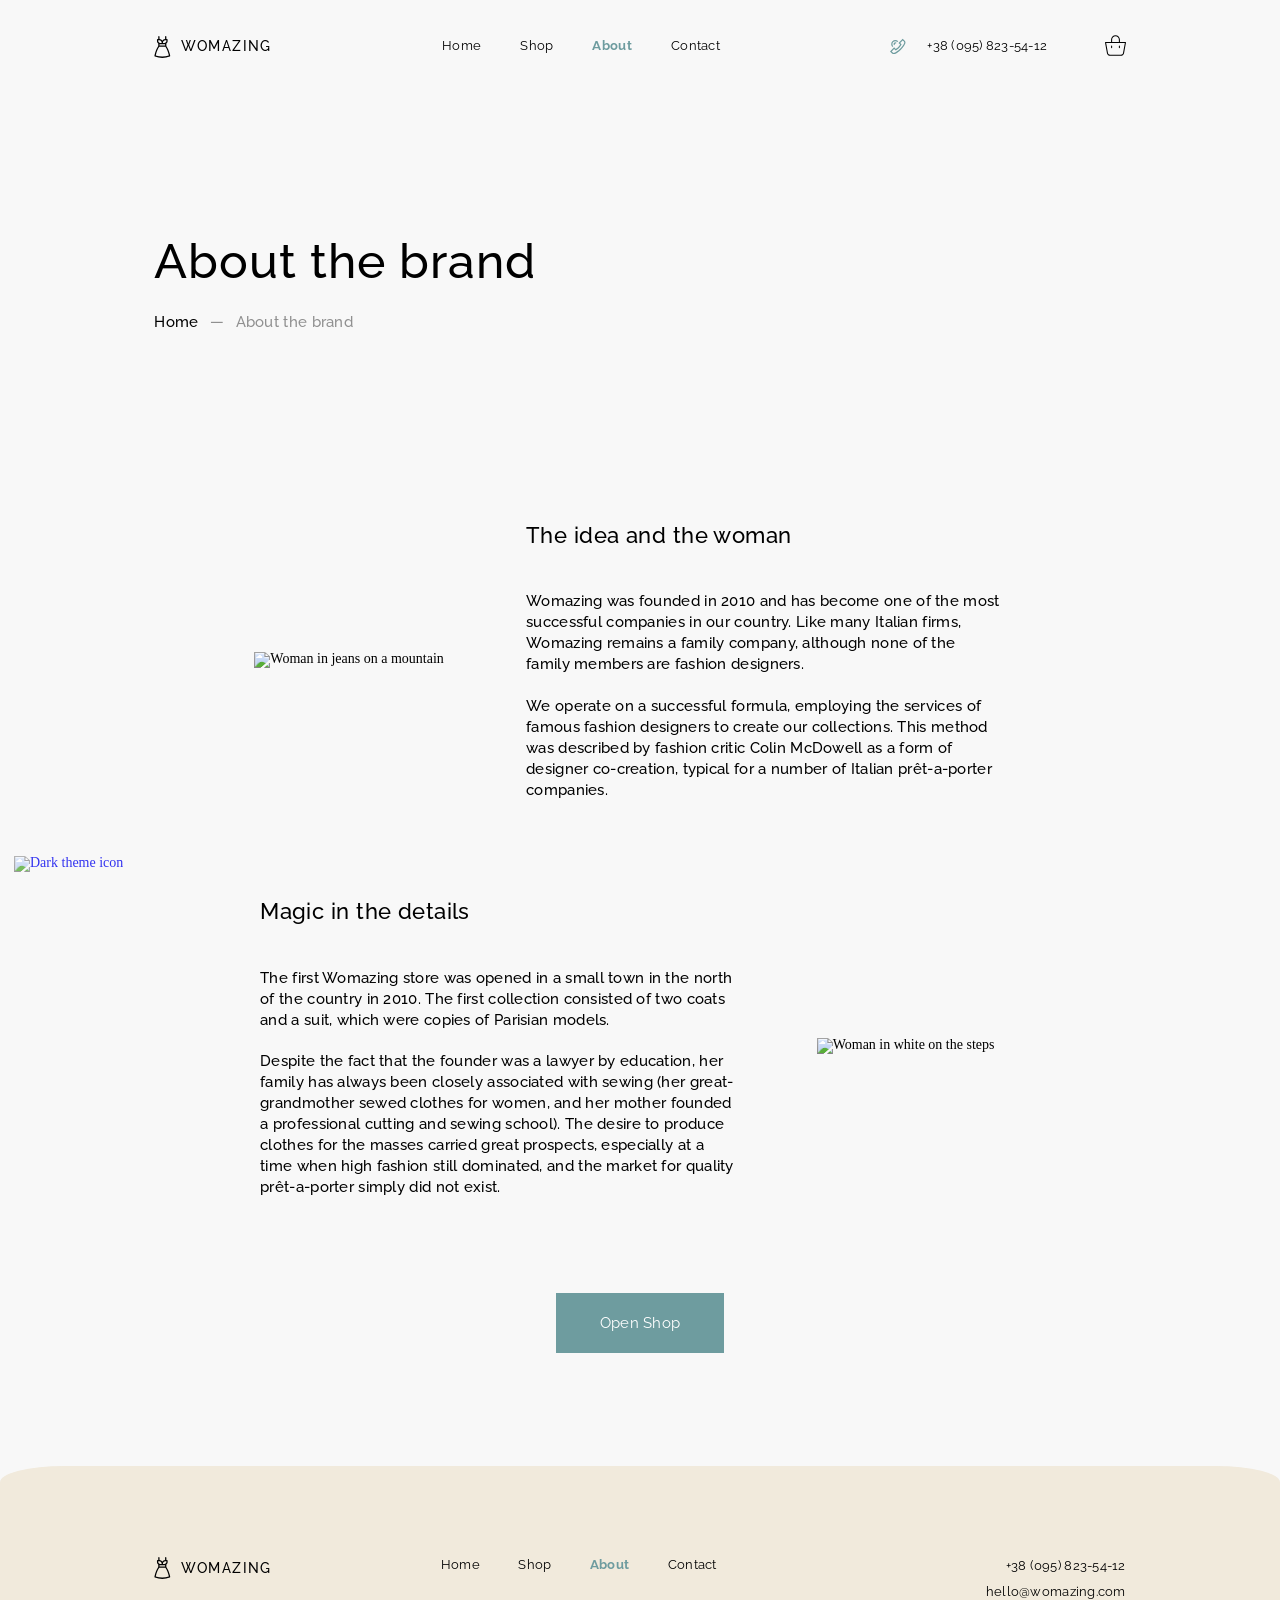
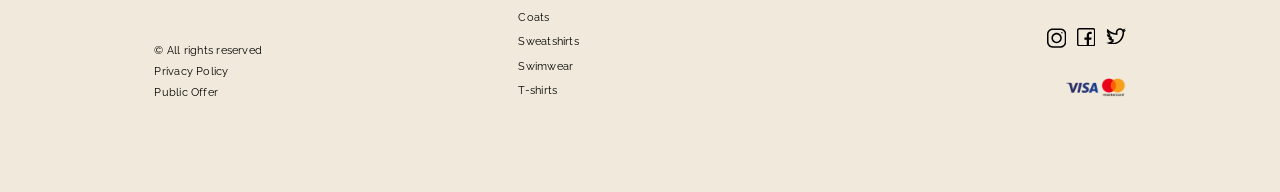
==== commit 91f86c59: "Refactor: Modernize responsive architecture, translate UI to English, fix layout bugs, and add READM" ====
--- a/About-brand_page.html
+++ b/About-brand_page.html
@@ -4,15 +4,26 @@
     <meta charset="UTF-8">
     <meta http-equiv="X-UA-Compatible" content="IE=edge">
     <meta name="viewport" content="width=device-width, initial-scale=1.0">
-    <title>Womazing - о нас</title>
+    <title>Womazing - About Us</title>
     <link rel="stylesheet" href="dest/css/styles.css">
     <link rel="shortcut icon" href="images/logo/favicon.svg">
 </head>
 <body id="body">
+    <div class="yellowLoadBackground loading">
+        <div class="loader">
+            <div class="circle"></div>
+            <div class="circle"></div>
+            <div class="circle"></div>
+            <div class="circle"></div>
+            <div class="circle"></div>
+            <div class="circle"></div>
+            <div class="circle"></div>
+        </div>
+    </div>
     <div class="header_scroll" id="myhead">
         <div class="head_wrapper">
             <div class="head">
-                <a href="Home_page.html">
+                <a href="Home_page.html" aria-label="Home">
                     <div class="logo">
                         <svg width="1.1875rem" height="1.5625rem" viewBox="0 0 19 25" fill="none" xmlns="http://www.w3.org/2000/svg">
                             <path d="M18.5169 22.6493L18.1587 20.9776C17.4207 17.5332 16.0683 14.2964 14.1387 11.3529V8.64058C15.0275 7.97178 15.6035 6.9084 15.6035 5.71289V4.24805C15.6035 3.84355 15.2756 3.51562 14.8711 3.51562H14.1387V0.732422C14.1387 0.32793 13.8107 0 13.4062 0C13.0018 0 12.6738 0.32793 12.6738 0.732422V3.52339C11.3584 3.6001 10.2059 4.29209 9.5 5.31528C8.79409 4.29209 7.6416 3.6001 6.32617 3.52339V0.732422C6.32617 0.32793 5.99824 0 5.59375 0C5.18926 0 4.86133 0.32793 4.86133 0.732422V3.51562H4.1289C3.72441 3.51562 3.39648 3.84355 3.39648 4.24805V5.71289C3.39648 6.9084 3.97246 7.97178 4.86133 8.64058V11.3529C2.93174 14.2964 1.57934 17.5332 0.841256 20.9776L0.483053 22.6493C0.406491 23.0066 0.605074 23.3658 0.948532 23.4909C3.69741 24.4923 6.57451 25 9.5 25C12.4255 25 15.3026 24.4923 18.0515 23.4909C18.3949 23.3658 18.5935 23.0067 18.5169 22.6493ZM12.918 4.98047H14.1387V5.71289C14.1387 6.92446 13.153 7.91016 11.9414 7.91016H10.2324V7.66602C10.2324 6.1852 11.4372 4.98047 12.918 4.98047ZM4.86133 4.98047H6.08203C7.56284 4.98047 8.76758 6.1852 8.76758 7.66602V7.91016H7.05859C5.84702 7.91016 4.86133 6.92446 4.86133 5.71289V4.98047ZM7.05859 9.375H11.9414C12.1922 9.375 12.4371 9.34956 12.6738 9.30132V10.8398H6.32617V9.30132C6.56289 9.34956 6.80781 9.375 7.05859 9.375ZM9.5 23.5352C6.95849 23.5352 4.45561 23.128 2.05073 22.3244L2.27353 21.2846C2.96118 18.0757 4.21054 15.0566 5.98901 12.3047L13.0109 12.3047C14.7894 15.0566 16.0388 18.0757 16.7264 21.2845L16.9492 22.3244C14.5444 23.128 12.0415 23.5352 9.5 23.5352Z" fill="black"/>
@@ -20,21 +31,21 @@
                         <span>WOMAZING</span>
                     </div>
                 </a>
-                <button class="menu-hide-button" id="menu-button">
-                    <h3>Меню</h3>
+                <button class="menu-hide-button" id="menu-button" aria-label="Menu">
+                    <h3>Menu</h3>
                     <div class="menu-hide" id="menu">
                         <nav>
                             <ul>
-                                <li class="menu_links"><a href="Home_page.html">Главная</a></li>
-                                <li class="menu_links"><a href="Shop_page.html">Магазин</a></li>
+                                <li class="menu_links"><a href="Home_page.html">Home</a></li>
+                                <li class="menu_links"><a href="Shop_page.html">Shop</a></li>
                                 <div class="products_hiden">
-                                    <div class="footer_link"><a class="products_footer__links border_link" data-tabs="2" href="Shop_page.html">Пальто</a></div>
-                                    <div class="footer_link"><a class="products_footer__links border_link" data-tabs="3" href="Shop_page.html">Свитшоты</a></div>
-                                    <div class="footer_link"><a class="products_footer__links border_link" data-tabs="4" href="Shop_page.html">Купальники</a></div>
-                                    <div class="footer_link"><a class="products_footer__links border_link" data-tabs="5" href="Shop_page.html">Футболки</a></div> 
-                                </div>
-                                <li class="menu_links"><a style="font-weight: 700; color: #6E9C9F; pointer-events: none; cursor: default;"  href="About-brand_page.html">О бренде</a></li>
-                                <li class="menu_links"><a href="Contact_page.html">Контакты</a></li>
+                                    <div class="footer_link"><a class="products_footer__links border_link" data-tabs="2" href="Shop_page.html">Coats</a></div>
+                                    <div class="footer_link"><a class="products_footer__links border_link" data-tabs="3" href="Shop_page.html">Sweatshirts</a></div>
+                                    <div class="footer_link"><a class="products_footer__links border_link" data-tabs="4" href="Shop_page.html">Swimwear</a></div>
+                                    <div class="footer_link"><a class="products_footer__links border_link" data-tabs="5" href="Shop_page.html">T-shirts</a></div> 
+                                </div>
+                                <li class="menu_links"><a style="font-weight: 700; color: #6E9C9F; pointer-events: none; cursor: default;" href="About-brand_page.html">About</a></li>
+                                <li class="menu_links"><a href="Contact_page.html">Contact</a></li>
                             </ul>
                         </nav>
                     </div>
@@ -42,15 +53,15 @@
                 <div class="menu">
                     <nav>
                         <ul>
-                            <li class="menu_links"><a class="border_link" href="Home_page.html">Главная</a></li>
-                            <li class="menu_links"><a class="border_link" href="Shop_page.html">Магазин</a></li>
-                            <li class="menu_links"><a class="border_link" style="font-weight: 700; color: #6E9C9F; pointer-events: none; cursor: default;"  href="About-brand_page.html">О бренде</a></li>
-                            <li class="menu_links"><a class="border_link" href="Contact_page.html">Контакты</a></li>
+                            <li class="menu_links"><a class="border_link" href="Home_page.html">Home</a></li>
+                            <li class="menu_links"><a class="border_link" href="Shop_page.html">Shop</a></li>
+                            <li class="menu_links"><a class="border_link" style="font-weight: 700; color: #6E9C9F; pointer-events: none; cursor: default;" href="About-brand_page.html">About</a></li>
+                            <li class="menu_links"><a class="border_link" href="Contact_page.html">Contact</a></li>
                         </ul>
                     </nav>
                 </div>
                 <div class="side_head">
-                    <a class="CallTelephoneMenu"><div class="telephone_wrapper">
+                    <a class="CallTelephoneMenu" aria-label="Request a call"><div class="telephone_wrapper">
                         <div class="telephone">
                             <svg width="1.06rem" height="1.06rem" viewBox="0 0 17 17" fill="none" xmlns="http://www.w3.org/2000/svg">
                                 <g clip-path="url(#clip0_40559_344)">
@@ -63,7 +74,7 @@
                                 <rect width="17" height="17" fill="white"/>
                                 </clipPath>
                                 </defs>
-                                </svg>
+                            </svg>
                             <svg width="1.05rem" height="1.05rem" viewBox="0 0 17 17" fill="none" xmlns="http://www.w3.org/2000/svg">
                                 <g clip-path="url(#clip0_40559_225)">
                                 <path d="M2.25235 4.81643C0.750523 6.31823 0.750523 8.7618 2.25232 10.2636L3.05001 9.46592C1.9881 8.40402 1.98807 6.67613 3.05004 5.61417C4.11197 4.55224 5.83985 4.55224 6.90179 5.61414L7.69947 4.81646C6.1977 3.31463 3.75412 3.31466 2.25235 4.81643Z" fill="white"/>
@@ -75,12 +86,11 @@
                                 <rect width="17" height="17" fill="white"/>
                                 </clipPath>
                                 </defs>
-                                </svg>
-    
-                            </div>
+                            </svg>
+                        </div>
                     </div></a>
                     <p><a class="border_link" href="tel:+380958235412">+38 (095) 823-54-12</a></p>
-                    <div class="cart"><a href="shopping-cart.html">
+                    <div class="cart"><a href="shopping-cart.html" aria-label="Shopping cart">
                         <span class="countItemsCart">0</span>
                         <svg width="1.5rem" height="1.5rem" viewBox="0 0 24 24" fill="none" xmlns="http://www.w3.org/2000/svg">
                         <g clip-path="url(#clip0_40543_437)">
@@ -97,7 +107,7 @@
                         </a>
                     </div>
                 </div>
-                <div class="cart-hiden"><a href="shopping-cart.html">
+                <div class="cart-hiden"><a href="shopping-cart.html" aria-label="Shopping cart mobile">
                     <span class="countItemsCart">0</span>
                     <svg width="1.5rem" height="1.5rem" viewBox="0 0 24 24" fill="none" xmlns="http://www.w3.org/2000/svg">
                     <g clip-path="url(#clip0_40543_437)">
@@ -121,11 +131,11 @@
             <main>
                 <section class="page_title about-brand">
                     <div class="page_title__container about-brand__container">
-                        <h1>О бренде</h1>
+                        <h1>About the brand</h1>
                         <div class="page_title__links brand-links">
-                            <a class="border_link" href="Home_page.html">Главная</a>
+                            <a class="border_link" href="Home_page.html">Home</a>
                             <span>—</span>
-                            <span>О бренде</span>
+                            <span>About the brand</span>
                         </div>
                     </div>
                 </section>
@@ -133,34 +143,30 @@
                     <div class="brend-description__container">
                         <section>
                             <div class="brend-description__img">
-                                <img src="images/img_about-brand-page/description-brand_images/First-description_img.jpg" alt="Женщина в джинсах на горе">
+                                <img src="images/img_about-brand-page/description-brand_images/First-description_img.jpg" alt="Woman in jeans on a mountain">
                             </div>
                             <div class="brend-description__text">
-                                <h3>Идея и женщина</h3>
+                                <h3>The idea and the woman</h3>
                                 <section>
-                                    <p>Womazing была основана в 2010-ом и стала одной из самых успешных компаний нашей страны. Как и многие итальянские фирмы, Womazing остаётся семейной компанией, хотя ни один из членов семьи не является модельером.
-                                    </p>
-                                    <p>Мы действуем по успешной формуле, прибегая к услугам известных модельеров для создания своих коллекций. Этот метод был описан критиком моды Колином Макдауэллом как форма дизайнерского со-творчества, характерная для ряда итальянских prêt-a-porter компаний.
-                                    </p>
+                                    <p>Womazing was founded in 2010 and has become one of the most successful companies in our country. Like many Italian firms, Womazing remains a family company, although none of the family members are fashion designers.</p>
+                                    <p>We operate on a successful formula, employing the services of famous fashion designers to create our collections. This method was described by fashion critic Colin McDowell as a form of designer co-creation, typical for a number of Italian prêt-a-porter companies.</p>
                                 </section>
                             </div>
                         </section>
                         <section>
                             <div class="brend-description__text">
-                                <h3>Магия в деталях</h3>
+                                <h3>Magic in the details</h3>
                                 <section>
-                                    <p>Первый магазин Womazing был открыт в маленьком городке на севере страны в 2010-ом году. Первая коллекция состояла из двух пальто и костюма, которые были копиями парижских моделей.
-                                    </p>
-                                    <p>Несмотря на то, что по образованию основательница была адвокатом, ее семья всегда была тесно связана с шитьём (прабабушка основательницы шила одежду для женщин, а мать основала профессиональную школу кроя и шитья). Стремление производить одежду для масс несло в себе большие перспективы, особенно в то время, когда высокая мода по-прежнему доминировала, а рынка качественного prêt-a-porter попросту не существовало.
-                                    </p>
+                                    <p>The first Womazing store was opened in a small town in the north of the country in 2010. The first collection consisted of two coats and a suit, which were copies of Parisian models.</p>
+                                    <p>Despite the fact that the founder was a lawyer by education, her family has always been closely associated with sewing (her great-grandmother sewed clothes for women, and her mother founded a professional cutting and sewing school). The desire to produce clothes for the masses carried great prospects, especially at a time when high fashion still dominated, and the market for quality prêt-a-porter simply did not exist.</p>
                                 </section>
                             </div>
                             <div class="brend-description__img">
-                                <img src="images/img_about-brand-page/description-brand_images/Second-description_img.jpg" alt="Женщина в белом на ступеньках">
+                                <img src="images/img_about-brand-page/description-brand_images/Second-description_img.jpg" alt="Woman in white on the steps">
                             </div>
                         </section>
                         <div class="background_open_store_button">
-                            <a id="background_open_store_button" href="Shop_page.html">Открыть магазин</a>
+                            <a id="background_open_store_button" href="Shop_page.html">Open Shop</a>
                         </div>
                     </div>
                 </section>
@@ -170,7 +176,7 @@
             <div class="wrapper">
                 <div class="footer_wrapper">
                     <div class="privacy-footer">
-                        <a href="Home_page.html">
+                        <a href="Home_page.html" aria-label="Home">
                             <div class="logo">
                                 <svg width="1.1875rem" height="1.5625rem" viewBox="0 0 19 25" fill="none" xmlns="http://www.w3.org/2000/svg">
                                     <path d="M18.5169 22.6493L18.1587 20.9776C17.4207 17.5332 16.0683 14.2964 14.1387 11.3529V8.64058C15.0275 7.97178 15.6035 6.9084 15.6035 5.71289V4.24805C15.6035 3.84355 15.2756 3.51562 14.8711 3.51562H14.1387V0.732422C14.1387 0.32793 13.8107 0 13.4062 0C13.0018 0 12.6738 0.32793 12.6738 0.732422V3.52339C11.3584 3.6001 10.2059 4.29209 9.5 5.31528C8.79409 4.29209 7.6416 3.6001 6.32617 3.52339V0.732422C6.32617 0.32793 5.99824 0 5.59375 0C5.18926 0 4.86133 0.32793 4.86133 0.732422V3.51562H4.1289C3.72441 3.51562 3.39648 3.84355 3.39648 4.24805V5.71289C3.39648 6.9084 3.97246 7.97178 4.86133 8.64058V11.3529C2.93174 14.2964 1.57934 17.5332 0.841256 20.9776L0.483053 22.6493C0.406491 23.0066 0.605074 23.3658 0.948532 23.4909C3.69741 24.4923 6.57451 25 9.5 25C12.4255 25 15.3026 24.4923 18.0515 23.4909C18.3949 23.3658 18.5935 23.0067 18.5169 22.6493ZM12.918 4.98047H14.1387V5.71289C14.1387 6.92446 13.153 7.91016 11.9414 7.91016H10.2324V7.66602C10.2324 6.1852 11.4372 4.98047 12.918 4.98047ZM4.86133 4.98047H6.08203C7.56284 4.98047 8.76758 6.1852 8.76758 7.66602V7.91016H7.05859C5.84702 7.91016 4.86133 6.92446 4.86133 5.71289V4.98047ZM7.05859 9.375H11.9414C12.1922 9.375 12.4371 9.34956 12.6738 9.30132V10.8398H6.32617V9.30132C6.56289 9.34956 6.80781 9.375 7.05859 9.375ZM9.5 23.5352C6.95849 23.5352 4.45561 23.128 2.05073 22.3244L2.27353 21.2846C2.96118 18.0757 4.21054 15.0566 5.98901 12.3047L13.0109 12.3047C14.7894 15.0566 16.0388 18.0757 16.7264 21.2845L16.9492 22.3244C14.5444 23.128 12.0415 23.5352 9.5 23.5352Z" fill="black"/>
@@ -179,9 +185,9 @@
                             </div>
                         </a>
                         <div class="policy">
-                            <p>© Все права защищены</p>
-                            <div class="footer_link"><a class="border_link" href="#">Политика конфиденциальности</a></div>
-                            <div class="footer_link"><a class="border_link" href="#">Публичная оферта</a></div>
+                            <p>© All rights reserved</p>
+                            <div class="footer_link"><a class="border_link" href="privacy-policy_page.html">Privacy Policy</a></div>
+                            <div class="footer_link"><a class="border_link" href="public-offer_page.html">Public Offer</a></div>
                             <div class="side_head_hiden">
                                 <p><a class="border_link" href="tel:+380958235412">+38 (095) 823-54-12</a></p>
                                 <div class="mail_wrapper"><a class="border_link" target="_blank" href="mailto:hello@womazing.com">hello@womazing.com</a></div>
@@ -191,21 +197,21 @@
                     <div class="nav-footer">
                         <nav>
                             <ul class="menu">
-                                <li class="menu_links"><a class="border_link" href="Home_page.html">Главная</a></li>
-                                <li class="menu_links"><a class="border_link" href="Shop_page.html">Магазин</a>
+                                <li class="menu_links"><a class="border_link" href="Home_page.html">Home</a></li>
+                                <li class="menu_links"><a class="border_link" href="Shop_page.html">Shop</a>
                                     <div class="products_footer">
-                                        <div class="footer_link"><a class="products_footer__links border_link" data-tabs="2" href="Shop_page.html">Пальто</a></div>
-                                        <div class="footer_link"><a class="products_footer__links border_link" data-tabs="3" href="Shop_page.html">Свитшоты</a></div>
-                                        <div class="footer_link"><a class="products_footer__links border_link" data-tabs="4" href="Shop_page.html">Купальники</a></div>
-                                        <div class="footer_link"><a class="products_footer__links border_link" data-tabs="5" href="Shop_page.html">Футболки</a></div> 
+                                        <div class="footer_link"><a class="products_footer__links border_link" data-tabs="2" href="Shop_page.html">Coats</a></div>
+                                        <div class="footer_link"><a class="products_footer__links border_link" data-tabs="3" href="Shop_page.html">Sweatshirts</a></div>
+                                        <div class="footer_link"><a class="products_footer__links border_link" data-tabs="4" href="Shop_page.html">Swimwear</a></div>
+                                        <div class="footer_link"><a class="products_footer__links border_link" data-tabs="5" href="Shop_page.html">T-shirts</a></div> 
                                     </div></li>
-                                <li class="menu_links"><a class="border_link" style="font-weight: 700; color: #6E9C9F; pointer-events: none; cursor: default;"  href="About-brand_page.html">О бренде</a></li>
-                                <li class="menu_links"><a class="border_link" href="Contact_page.html">Контакты</a></li>
+                                <li class="menu_links"><a class="border_link" style="font-weight: 700; color: #6E9C9F; pointer-events: none; cursor: default;"  href="About-brand_page.html">About</a></li>
+                                <li class="menu_links"><a class="border_link" href="Contact_page.html">Contact</a></li>
                             </ul>
                             <div class="connection-hiden">
                                 <div class="socials">
                                     <div class="instagram">
-                                        <a target="_blank" href="https://www.instagram.com">
+                                        <a target="_blank" href="https://www.instagram.com" aria-label="Instagram">
                                             <svg width="1.375rem" height="1.4375rem" viewBox="0 0 22 23" fill="none" xmlns="http://www.w3.org/2000/svg">
                                                 <g clip-path="url(#clip0_4_278)">
                                                 <path d="M15.6094 0.5H6.39066C2.86683 0.5 0 3.36683 0 6.89066V16.1093C0 19.6332 2.86683 22.5 6.39066 22.5H15.6093C19.1332 22.5 22 19.6332 22 16.1094V6.89066C22 3.36683 19.1332 0.5 15.6094 0.5ZM20.2812 16.1093C20.2812 18.6854 18.1854 20.7812 15.6094 20.7812H6.39066C3.81455 20.7812 1.71875 18.6854 1.71875 16.1094V6.89066C1.71875 4.31455 3.81455 2.21875 6.39066 2.21875H15.6093C18.1854 2.21875 20.2812 4.31455 20.2812 6.89066V16.1093Z" fill="black"/>
@@ -221,14 +227,14 @@
                                         </a>
                                     </div>
                                     <div class="facebook">
-                                        <a target="_blank" href="https://www.facebook.com">
+                                        <a target="_blank" href="https://www.facebook.com" aria-label="Facebook">
                                             <svg width="1.3125rem" height="1.3125rem" viewBox="0 0 21 21" fill="none" xmlns="http://www.w3.org/2000/svg">
                                                 <path d="M18.5391 0H2.46094C1.1039 0 0 1.1039 0 2.46094V18.5391C0 19.8961 1.1039 21 2.46094 21H18.5391C19.8961 21 21 19.8961 21 18.5391V2.46094C21 1.1039 19.8961 0 18.5391 0ZM19.3594 18.5391C19.3594 18.9914 18.9914 19.3594 18.5391 19.3594H13.6992V13.3711H16.3253L16.6314 10.8281H13.6992V8.08008C13.6992 7.37865 14.2283 6.84961 14.9297 6.84961H16.7754V4.4707C16.2896 4.40213 15.3525 4.30664 14.9297 4.30664C13.973 4.30664 13.0141 4.71023 12.2989 5.41374C11.5621 6.13857 11.1562 7.08801 11.1562 8.08729V10.8281H8.49023V13.3711H11.1562V19.3594H2.46094C2.00864 19.3594 1.64062 18.9914 1.64062 18.5391V2.46094C1.64062 2.00864 2.00864 1.64062 2.46094 1.64062H18.5391C18.9914 1.64062 19.3594 2.00864 19.3594 2.46094V18.5391Z" fill="black"/>
                                             </svg>
                                         </a>
                                     </div>
                                     <div class="twitter">
-                                        <a target="_blank" href="https://twitter.com">
+                                        <a target="_blank" href="https://twitter.com" aria-label="Twitter">
                                             <svg width="1.4375rem" height="1.1875rem" viewBox="0 0 23 19" fill="none" xmlns="http://www.w3.org/2000/svg">
                                                 <path d="M20.2712 3.16525L20.2598 3.12109C21.2343 2.53688 22.0211 1.5738 22.3711 0.470703C21.4584 1.01367 20.3904 1.42561 19.3164 1.63867C18.4552 0.721098 17.3061 0.15625 15.9473 0.15625C13.3429 0.15625 11.1855 2.26475 11.1855 4.87305C11.1855 5.24419 11.238 5.60752 11.3203 5.95117V5.99609C7.43875 5.77436 3.92429 3.80031 1.61719 0.964844C1.21231 1.66248 0.988281 2.65939 0.988281 3.52539C0.988281 4.87305 1.78852 6.67805 3.05469 7.52344V7.61328C2.29865 7.58278 1.52429 7.06195 0.898438 6.71484C0.898438 6.73546 0.92584 6.76026 0.92584 6.78088C0.92584 9.0696 2.6034 11.0436 4.76172 11.4766C4.38559 11.5761 3.85582 11.6562 3.45898 11.6562C3.15361 11.6562 2.84877 11.5765 2.56055 11.5215C3.16102 13.3978 4.89648 14.6211 6.96289 14.6211V14.666C5.35446 15.913 3.31577 16.7773 1.12305 16.7773C0.742154 16.7773 0.269531 16.7324 0 16.6875C2.08622 18.0277 4.56631 18.8438 7.23242 18.8438C15.9102 18.8438 20.6641 11.7012 20.6641 5.45703V4.82812C21.5871 4.16144 22.3686 3.26098 23 2.3125C23 2.3125 21.3439 3.09724 20.2712 3.16525ZM18.8672 5.45703C18.8672 6.80523 18.6031 8.22099 18.1035 9.55121C17.5785 10.9492 16.8227 12.2107 15.8574 13.3005C14.3434 15.0096 11.6181 17.0469 7.23242 17.0469C7.10354 17.0469 6.97488 17.0446 6.84623 17.0402C7.26966 16.7945 7.67661 16.5211 8.06384 16.2209L8.75977 15.6814V14.8008V14.6211V12.8242L8.0195 12.816C7.21005 12.807 6.55859 12.1483 6.55859 11.3388V9.86962L5.58689 9.65017C5.1569 9.55305 4.85156 9.17108 4.85156 8.73026V7.61328V7.47852L4.8291 6.5626L4.02999 6.02907C3.6849 5.73874 3.37215 5.32406 3.14934 4.87529C5.50724 6.59481 8.30758 7.62379 11.2178 7.79005L13.1172 7.89854V5.99609V5.95117V5.73892L13.0677 5.5325C13.0111 5.29626 12.9824 5.07439 12.9824 4.87305C12.9824 4.09931 13.2911 3.3687 13.8517 2.81576C14.4156 2.25949 15.1598 1.95312 15.9473 1.95312C16.7434 1.95312 17.4362 2.26106 18.0063 2.86841L18.4647 3.35684L18.5202 3.57112L18.5316 3.61528L18.8672 4.91262V5.45703Z" fill="black"/>
                                             </svg>
@@ -236,7 +242,7 @@
                                     </div>
                                 </div>
                                 <div class="visa">
-                                    <img src="images/footer/visa-mastercard.svg" alt="">
+                                    <img src="images/footer/visa-mastercard.svg" alt="Visa Mastercard">
                                 </div>
                             </div>
                         </nav>
@@ -249,7 +255,7 @@
                         <div class="connection">
                             <div class="socials">
                                 <div class="instagram">
-                                    <a target="_blank" href="https://www.instagram.com">
+                                    <a target="_blank" href="https://www.instagram.com" aria-label="Instagram">
                                         <svg width="1.375rem" height="1.4375rem" viewBox="0 0 22 23" fill="none" xmlns="http://www.w3.org/2000/svg">
                                             <g clip-path="url(#clip0_4_278)">
                                             <path d="M15.6094 0.5H6.39066C2.86683 0.5 0 3.36683 0 6.89066V16.1093C0 19.6332 2.86683 22.5 6.39066 22.5H15.6093C19.1332 22.5 22 19.6332 22 16.1094V6.89066C22 3.36683 19.1332 0.5 15.6094 0.5ZM20.2812 16.1093C20.2812 18.6854 18.1854 20.7812 15.6094 20.7812H6.39066C3.81455 20.7812 1.71875 18.6854 1.71875 16.1094V6.89066C1.71875 4.31455 3.81455 2.21875 6.39066 2.21875H15.6093C18.1854 2.21875 20.2812 4.31455 20.2812 6.89066V16.1093Z" fill="black"/>
@@ -265,22 +271,23 @@
                                     </a>
                                 </div>
                                 <div class="facebook">
-                                    <a target="_blank" href="https://www.facebook.com">
+                                    <a target="_blank" href="https://www.facebook.com" aria-label="Facebook">
                                         <svg width="1.3125rem" height="1.3125rem" viewBox="0 0 21 21" fill="none" xmlns="http://www.w3.org/2000/svg">
                                             <path d="M18.5391 0H2.46094C1.1039 0 0 1.1039 0 2.46094V18.5391C0 19.8961 1.1039 21 2.46094 21H18.5391C19.8961 21 21 19.8961 21 18.5391V2.46094C21 1.1039 19.8961 0 18.5391 0ZM19.3594 18.5391C19.3594 18.9914 18.9914 19.3594 18.5391 19.3594H13.6992V13.3711H16.3253L16.6314 10.8281H13.6992V8.08008C13.6992 7.37865 14.2283 6.84961 14.9297 6.84961H16.7754V4.4707C16.2896 4.40213 15.3525 4.30664 14.9297 4.30664C13.973 4.30664 13.0141 4.71023 12.2989 5.41374C11.5621 6.13857 11.1562 7.08801 11.1562 8.08729V10.8281H8.49023V13.3711H11.1562V19.3594H2.46094C2.00864 19.3594 1.64062 18.9914 1.64062 18.5391V2.46094C1.64062 2.00864 2.00864 1.64062 2.46094 1.64062H18.5391C18.9914 1.64062 19.3594 2.00864 19.3594 2.46094V18.5391Z" fill="black"/>
                                         </svg>
                                     </a>
                                 </div>
                                 <div class="twitter">
-                                    <a target="_blank" href="https://twitter.com">
+                                    <a target="_blank" href="https://twitter.com" aria-label="Twitter">
                                         <svg width="1.4375rem" height="1.1875rem" viewBox="0 0 23 19" fill="none" xmlns="http://www.w3.org/2000/svg">
                                             <path d="M20.2712 3.16525L20.2598 3.12109C21.2343 2.53688 22.0211 1.5738 22.3711 0.470703C21.4584 1.01367 20.3904 1.42561 19.3164 1.63867C18.4552 0.721098 17.3061 0.15625 15.9473 0.15625C13.3429 0.15625 11.1855 2.26475 11.1855 4.87305C11.1855 5.24419 11.238 5.60752 11.3203 5.95117V5.99609C7.43875 5.77436 3.92429 3.80031 1.61719 0.964844C1.21231 1.66248 0.988281 2.65939 0.988281 3.52539C0.988281 4.87305 1.78852 6.67805 3.05469 7.52344V7.61328C2.29865 7.58278 1.52429 7.06195 0.898438 6.71484C0.898438 6.73546 0.92584 6.76026 0.92584 6.78088C0.92584 9.0696 2.6034 11.0436 4.76172 11.4766C4.38559 11.5761 3.85582 11.6562 3.45898 11.6562C3.15361 11.6562 2.84877 11.5765 2.56055 11.5215C3.16102 13.3978 4.89648 14.6211 6.96289 14.6211V14.666C5.35446 15.913 3.31577 16.7773 1.12305 16.7773C0.742154 16.7773 0.269531 16.7324 0 16.6875C2.08622 18.0277 4.56631 18.8438 7.23242 18.8438C15.9102 18.8438 20.6641 11.7012 20.6641 5.45703V4.82812C21.5871 4.16144 22.3686 3.26098 23 2.3125C23 2.3125 21.3439 3.09724 20.2712 3.16525ZM18.8672 5.45703C18.8672 6.80523 18.6031 8.22099 18.1035 9.55121C17.5785 10.9492 16.8227 12.2107 15.8574 13.3005C14.3434 15.0096 11.6181 17.0469 7.23242 17.0469C7.10354 17.0469 6.97488 17.0446 6.84623 17.0402C7.26966 16.7945 7.67661 16.5211 8.06384 16.2209L8.75977 15.6814V14.8008V14.6211V12.8242L8.0195 12.816C7.21005 12.807 6.55859 12.1483 6.55859 11.3388V9.86962L5.58689 9.65017C5.1569 9.55305 4.85156 9.17108 4.85156 8.73026V7.61328V7.47852L4.8291 6.5626L4.02999 6.02907C3.6849 5.73874 3.37215 5.32406 3.14934 4.87529C5.50724 6.59481 8.30758 7.62379 11.2178 7.79005L13.1172 7.89854V5.99609V5.95117V5.73892L13.0677 5.5325C13.0111 5.29626 12.9824 5.07439 12.9824 4.87305C12.9824 4.09931 13.2911 3.3687 13.8517 2.81576C14.4156 2.25949 15.1598 1.95312 15.9473 1.95312C16.7434 1.95312 17.4362 2.26106 18.0063 2.86841L18.4647 3.35684L18.5202 3.57112L18.5316 3.61528L18.8672 4.91262V5.45703Z" fill="black"/>
-                                        </svg>
-                                    </a>
-                                </div>
-                            </div>
-                            <div class="visa">
-                                <img src="images/footer/visa-mastercard.svg" alt="">
+                                            </svg>
+                                        </a>
+                                    </div>
+                                </div>
+                                <div class="visa">
+                                    <img src="images/footer/visa-mastercard.svg" alt="Visa Mastercard">
+                                </div>
                             </div>
                         </div>
                     </div>
@@ -288,30 +295,29 @@
             </div>
         </footer>
     </div>
-    <!-- кнопка темы -->
     <div class="themeBtn">
-        <a class="themeBtn_a" href="#"><img src="images/Theme/dark.svg" alt=""></a>
+        <a class="themeBtn_a" href="#" aria-label="Toggle theme"><img src="images/Theme/dark.svg" alt="Dark theme icon"></a>
     </div>
     <div class="wrapper_for_call">
         <div class="background-for-call">
         </div>
         <div class="call_wrapper" id="call_form">
             <div class="cancell-btn">
-                <a class="closeCallMenu"><svg width="16" height="16" viewBox="0 0 16 16" fill="none" xmlns="http://www.w3.org/2000/svg">
+                <a class="closeCallMenu" aria-label="Close form"><svg width="16" height="16" viewBox="0 0 16 16" fill="none" xmlns="http://www.w3.org/2000/svg">
                     <path d="M1 1L15.5 15.5M15.5 1L1 15.5" stroke="black"/>
                     </svg>
                 </a>
             </div>
             <div class="back-call">
-                <h3>Заказать обратный звонок</h3>
+                <h3>Request a callback</h3>
                 <form action="#" class="orderCall" method="post">
-                    <input type="text" name="user_name" placeholder="Имя" minlength="2" required>
-                    <input type="email" name="user_e-mail" placeholder="E-mail" minlength="7" required>
-                    <input type="tel" name="user_phone" placeholder="Телефон" minlength="10" required>
-                    <button type="submit" class="submitButton orderCall">Заказать звонок</button>
+                    <input type="text" name="user_name" placeholder="Name" minlength="2" required>
+                    <input type="text" name="user_e-mail" placeholder="E-mail" minlength="7" required>
+                    <input type="text" name="user_phone" placeholder="Phone" minlength="10" required>
+                    <button type="submit" class="submitButton orderCall">Request a call</button>
                 </form>
-                <div class="pushInfSuccess orderCall">Мы скоро перезвоним!</div>
-                <div class="pushInfError orderCall">Вы где-то ошиблись</div>
+                <div class="pushInfSuccess orderCall">We will call you back soon!</div>
+                <div class="pushInfError orderCall">Something went wrong</div>
             </div>
         </div>
     </div>
@@ -322,5 +328,11 @@
     <script src="scripts/countItemsInCart.js"></script>
     <script src="scripts/menuHide.js"></script>
     <script src="scripts/shopPageSelectCategory.js"></script>
+    <script>
+        window.addEventListener('load', function() {
+            let yellowBlock = document.querySelector(".yellowLoadBackground");
+            yellowBlock.classList.remove('loading');
+        });
+    </script>
 </body>
 </html>
--- a/dest/css/styles.css
+++ b/dest/css/styles.css
@@ -8,7 +8,6 @@
 }
 
 *, *:before, *:after {
-  -webkit-box-sizing: border-box;
   box-sizing: border-box;
 }
 
@@ -73,13 +72,11 @@
 }
 
 :root {
-  --text-font: "Raleway", sans-serif;
+  --text-font: 'Raleway', sans-serif;
   scroll-behavior: smooth;
 }
 
 a {
-  -webkit-transition: 0.5s ease;
-  -o-transition: 0.5s ease;
   transition: 0.5s ease;
 }
 
@@ -96,8 +93,6 @@
   height: 1px;
   background-color: #509498;
   opacity: 0;
-  -webkit-transition: all 0.5s linear;
-  -o-transition: all 0.5s linear;
   transition: all 0.5s linear;
 }
 
@@ -109,102 +104,159 @@
 }
 
 /* тело */
-@media screen and (min-width: 768px) {
+/* 1. БАЗОВЫЙ ШРИФТ (для 1920px и стандартных 2K мониторов) */
+/* Мы не делаем его огромным. 16px - это мировой стандарт. */
+html {
+  font-size: 16px;
+}
+
+/* Для ОГРОМНЫХ телевизоров (если очень хочется чуть увеличить) */
+@media screen and (min-width: 2400px) {
   html {
-    font-size: 18px;
-  }
-}
-@media screen and (min-width: 768px) and (min-width: 2400px) {
+    font-size: 18px; /* 27px - это слишком. 18px даст аккуратное увеличение */
+  }
+}
+/* 2. НОУТБУКИ И ПЛАНШЕТЫ (идем на уменьшение) */
+@media screen and (max-width: 1620px) {
   html {
-    font-size: 27px !important;
-  }
-}
-@media screen and (min-width: 768px) and (min-width: 2220px) {
+    font-size: 15px;
+  }
+}
+@media screen and (max-width: 1440px) {
   html {
-    font-size: 23px;
-  }
-}
-@media screen and (min-width: 768px) and (max-width: 2220px) {
+    font-size: 14px;
+  }
+}
+/* ТВОЙ ИДЕАЛ: Nest Hub Max (1280x800) и маленькие ноутбуки */
+@media screen and (max-width: 1280px) {
   html {
-    font-size: 21px;
-  }
-}
-@media screen and (min-width: 768px) and (max-width: 1920px) {
+    font-size: 14px;
+  } /* Сохранили твою любимую пропорцию! */
+}
+@media screen and (max-width: 1024px) {
   html {
-    font-size: 19px;
-  }
-}
-@media screen and (min-width: 768px) and (max-width: 1620px) {
+    font-size: 13px;
+  }
+}
+/* === ПЛАНШЕТЫ (Здесь дизайн перестраивается в 1 колонку) === */
+@media screen and (max-width: 991px) {
+  /* Резко увеличиваем шрифт, так как теперь у нас одна колонка и много места! */
   html {
     font-size: 16px;
   }
 }
-@media screen and (min-width: 768px) and (max-width: 1520px) {
+@media screen and (max-width: 830px) {
+  html {
+    font-size: 14.5px;
+  } /* Плавно уменьшаем к мобилкам */
+}
+/* 3. МОБИЛЬНЫЕ ТЕЛЕФОНЫ */
+@media screen and (max-width: 768px) {
+  /* ВАЖНО: На телефонах контент перестраивается в колонку. 
+     Чтобы текст было удобно читать с экрана телефона, его нужно СНОВА чуть увеличить! */
+  html {
+    font-size: 14px;
+  }
+}
+@media screen and (max-width: 480px) {
   html {
     font-size: 13px;
   }
 }
-@media screen and (min-width: 768px) and (max-width: 1164px) {
+@media screen and (max-width: 375px) {
   html {
-    font-size: 12px;
-  }
-}
-@media screen and (min-width: 768px) and (max-width: 992px) {
+    font-size: 11.5px;
+  }
+}
+@media screen and (max-width: 320px) {
   html {
     font-size: 10px;
   }
 }
-@media screen and (min-width: 768px) and (max-width: 830px) {
-  html {
-    font-size: 9.4px;
-  }
-}
-@media screen and (max-width: 768px) {
-  html {
-    font-size: 15px;
-  }
-}
-@media screen and (max-width: 768px) and (max-width: 500px) {
-  html {
-    font-size: 14px;
-  }
-}
-@media screen and (max-width: 768px) and (max-width: 430px) {
-  html {
-    font-size: 13px;
-  }
-}
-@media screen and (max-width: 768px) and (max-width: 376px) {
-  html {
-    font-size: 11px;
-  }
-}
-@media screen and (max-width: 768px) and (max-width: 315px) {
-  html {
-    font-size: 9px;
-  }
-}
-@media screen and (max-width: 768px) and (max-height: 500px) {
+/* Ограничение для горизонтальных мобилок (если экран очень низкий) */
+@media screen and (max-height: 500px) and (max-width: 900px) {
   html {
     font-size: 11.5px;
   }
 }
-@media screen and (max-width: 768px) and (max-height: 500px) and (max-width: 376px) {
-  html {
-    font-size: 11px;
-  }
-}
-@media screen and (max-width: 768px) and (max-height: 500px) and (max-width: 315px) {
-  html {
-    font-size: 9px;
+@keyframes rotate {
+  0% {
+    transform: rotate(0deg);
+  }
+  25% {
+    transform: rotate(90deg);
+  }
+  50% {
+    transform: rotate(180deg);
+  }
+  75% {
+    transform: rotate(270deg);
+  }
+  100% {
+    transform: rotate(360deg);
   }
 }
 body {
   overflow-x: hidden;
   background-color: rgb(248, 248, 248);
-  -webkit-transition: background 0.5s ease;
-  -o-transition: background 0.5s ease;
   transition: background 0.5s ease;
+}
+
+.yellowLoadBackground.loading {
+  width: 100%;
+  height: 100%;
+  position: fixed;
+  top: 0;
+  left: 0;
+  background-color: #F1EADC;
+  z-index: 99999;
+  display: flex;
+  align-items: center;
+}
+.yellowLoadBackground.loading .loader {
+  position: relative;
+  width: 4rem;
+  height: 4rem;
+  margin: auto;
+  animation: rotate 2s linear infinite;
+}
+.yellowLoadBackground.loading .loader .circle {
+  position: absolute;
+  top: 50%;
+  left: 50%;
+  transform: translate(-50%, -50%);
+  width: 1.3rem;
+  height: 1.3rem;
+  border-radius: 50%;
+  background-color: white;
+}
+.yellowLoadBackground.loading .loader .circle:nth-child(1) {
+  top: 0%;
+  left: 50%;
+}
+.yellowLoadBackground.loading .loader .circle:nth-child(2) {
+  top: 50%;
+  left: 100%;
+}
+.yellowLoadBackground.loading .loader .circle:nth-child(3) {
+  top: 100%;
+  left: 50%;
+}
+.yellowLoadBackground.loading .loader .circle:nth-child(4) {
+  top: 50%;
+  left: 0%;
+}
+.yellowLoadBackground.loading .loader .circle:nth-child(5) {
+  top: 15%;
+  left: 15%;
+}
+.yellowLoadBackground.loading .loader .circle:nth-child(6) {
+  top: 15%;
+  left: 85%;
+}
+.yellowLoadBackground.loading .loader .circle:nth-child(7) {
+  top: 85%;
+  left: 15%;
 }
 
 .wrapper {
@@ -219,21 +271,14 @@
 }
 
 .wholeWrapper {
-  display: -webkit-box;
-  display: -ms-flexbox;
   display: flex;
-  -webkit-box-orient: vertical;
-  -webkit-box-direction: normal;
-      -ms-flex-direction: column;
-          flex-direction: column;
+  flex-direction: column;
   min-height: 100%;
 }
 
 .wrapGrow {
   width: 100%;
-  -webkit-box-flex: 1;
-      -ms-flex-positive: 1;
-          flex-grow: 1;
+  flex-grow: 1;
 }
 
 .themeBtn {
@@ -258,12 +303,9 @@
   max-width: 22rem;
   margin-top: -2rem;
   margin-bottom: -1rem;
-  -webkit-animation-name: errorSpanAnimation;
-          animation-name: errorSpanAnimation;
-  -webkit-animation-duration: 0.5s;
-          animation-duration: 0.5s;
-  -webkit-animation-timing-function: linear;
-          animation-timing-function: linear;
+  animation-name: errorSpanAnimation;
+  animation-duration: 0.5s;
+  animation-timing-function: linear;
 }
 
 .pushInfSuccess {
@@ -278,8 +320,7 @@
   line-height: 1.5rem;
   letter-spacing: 0.02em;
   text-align: center;
-  -webkit-box-shadow: 0px 0px 10px green;
-          box-shadow: 0px 0px 10px green;
+  box-shadow: 0px 0px 10px green;
 }
 
 .pushInfError {
@@ -294,53 +335,31 @@
   line-height: 1.5rem;
   letter-spacing: 0.02em;
   text-align: center;
-  -webkit-box-shadow: 0px 0px 10px red;
-          box-shadow: 0px 0px 10px red;
+  box-shadow: 0px 0px 10px red;
 }
 
 .pushInfSuccess.active {
-  display: -webkit-box;
-  display: -ms-flexbox;
   display: flex;
-  -webkit-box-align: center;
-      -ms-flex-align: center;
-          align-items: center;
-  -webkit-box-pack: center;
-      -ms-flex-pack: center;
-          justify-content: center;
-  -webkit-animation-name: boxShadowAnimation_green;
-          animation-name: boxShadowAnimation_green;
-  -webkit-animation-duration: 1.5s;
-          animation-duration: 1.5s;
-  -webkit-animation-timing-function: linear;
-          animation-timing-function: linear;
-  -webkit-animation-fill-mode: forwards;
-          animation-fill-mode: forwards;
+  align-items: center;
+  justify-content: center;
+  animation-name: boxShadowAnimation_green;
+  animation-duration: 1.5s;
+  animation-timing-function: linear;
+  animation-fill-mode: forwards;
 }
 
 .pushInfError.active {
-  display: -webkit-box;
-  display: -ms-flexbox;
   display: flex;
-  -webkit-box-align: center;
-      -ms-flex-align: center;
-          align-items: center;
-  -webkit-box-pack: center;
-      -ms-flex-pack: center;
-          justify-content: center;
-  -webkit-animation-name: boxShadowAnimation_red;
-          animation-name: boxShadowAnimation_red;
-  -webkit-animation-duration: 1s;
-          animation-duration: 1s;
-  -webkit-animation-timing-function: linear;
-          animation-timing-function: linear;
-  -webkit-animation-direction: alternate;
-          animation-direction: alternate;
-  -webkit-animation-iteration-count: infinite;
-          animation-iteration-count: infinite;
-}
-
-@media screen and (max-width: 768px) {
+  align-items: center;
+  justify-content: center;
+  animation-name: boxShadowAnimation_red;
+  animation-duration: 1s;
+  animation-timing-function: linear;
+  animation-direction: alternate;
+  animation-iteration-count: infinite;
+}
+
+@media screen and (max-width: 991px) {
   .themeBtn {
     bottom: 6rem;
     left: 0.5rem;
@@ -353,6 +372,9 @@
   background-color: rgb(66, 66, 66);
   color: white;
 }
+html.dark .yellowLoadBackground.loading {
+  background-color: rgb(86, 86, 86);
+}
 html.dark .border_link {
   color: rgb(201, 201, 201);
 }
@@ -363,8 +385,7 @@
   color: white;
 }
 html.dark img {
-  -webkit-filter: grayscale(20%) brightness(80%);
-          filter: grayscale(20%) brightness(80%);
+  filter: grayscale(20%) brightness(80%);
 }
 html.dark svg path {
   stroke: white;
@@ -372,31 +393,23 @@
 }
 
 input, textarea {
-  -webkit-transition: background 0.5s ease;
-  -o-transition: background 0.5s ease;
   transition: background 0.5s ease;
 }
 
-@media screen and (min-width: 768px) {
+@media screen and (min-width: 992px) {
   .page_title__links a {
     color: black;
-    -webkit-transition: 0.5s ease;
-    -o-transition: 0.5s ease;
     transition: 0.5s ease;
   }
   .page_title {
     margin-top: 16.8rem;
     margin-bottom: 13.375rem;
-    height: 6.9375rem;
+    height: -moz-fit-content;
+    height: fit-content;
   }
   .page_title__container {
-    display: -webkit-box;
-    display: -ms-flexbox;
-    display: flex;
-    -webkit-box-orient: vertical;
-    -webkit-box-direction: normal;
-        -ms-flex-direction: column;
-            flex-direction: column;
+    display: flex;
+    flex-direction: column;
     row-gap: 1.625rem;
   }
   .page_title h1 {
@@ -414,44 +427,31 @@
     line-height: 1.5rem;
     letter-spacing: 0.02em;
     text-align: left;
-    display: -webkit-box;
-    display: -ms-flexbox;
-    display: flex;
-    -webkit-column-gap: 0.8125rem;
-       -moz-column-gap: 0.8125rem;
-            column-gap: 0.8125rem;
+    display: flex;
+    -moz-column-gap: 0.8125rem;
+         column-gap: 0.8125rem;
   }
   .page_title__links span {
     color: #909090;
   }
 }
-@media screen and (max-width: 768px) {
+@media screen and (max-width: 991px) {
   .page_title__links a {
     color: black;
-    -webkit-transition: 0.5s ease;
-    -o-transition: 0.5s ease;
     transition: 0.5s ease;
   }
   .page_title {
     margin-top: 8.125rem;
     margin-bottom: 4rem;
-    height: 6.9375rem;
+    height: -moz-fit-content;
+    height: fit-content;
   }
   .page_title__container {
-    display: -webkit-box;
-    display: -ms-flexbox;
-    display: flex;
-    -webkit-box-orient: vertical;
-    -webkit-box-direction: normal;
-        -ms-flex-direction: column;
-            flex-direction: column;
+    display: flex;
+    flex-direction: column;
     row-gap: 1.625rem;
-    -webkit-box-align: center;
-        -ms-flex-align: center;
-            align-items: center;
-    -webkit-box-pack: center;
-        -ms-flex-pack: center;
-            justify-content: center;
+    align-items: center;
+    justify-content: center;
   }
   .page_title h1 {
     font-family: var(--text-font);
@@ -468,26 +468,15 @@
     line-height: 1.5rem;
     letter-spacing: 0.02em;
     text-align: center;
-    display: -webkit-box;
-    display: -ms-flexbox;
-    display: flex;
-    -webkit-column-gap: 0.8125rem;
-       -moz-column-gap: 0.8125rem;
-            column-gap: 0.8125rem;
+    display: flex;
+    -moz-column-gap: 0.8125rem;
+         column-gap: 0.8125rem;
   }
   .page_title__links span {
     color: #909090;
   }
 }
 /* заказ звонка */
-@-webkit-keyframes Opacity {
-  0% {
-    opacity: 0;
-  }
-  100% {
-    opacity: 0.8;
-  }
-}
 @keyframes Opacity {
   0% {
     opacity: 0;
@@ -496,14 +485,6 @@
     opacity: 0.8;
   }
 }
-@-webkit-keyframes close_Opacity {
-  0% {
-    opacity: 0.8;
-  }
-  100% {
-    opacity: 0;
-  }
-}
 @keyframes close_Opacity {
   0% {
     opacity: 0.8;
@@ -512,132 +493,121 @@
     opacity: 0;
   }
 }
-@-webkit-keyframes adverAnim {
+@keyframes adverAnim {
   0% {
     opacity: 0;
-    -webkit-transform: translateX(50vw) translateY(-50vh) scale(0);
-            transform: translateX(50vw) translateY(-50vh) scale(0);
+    transform: translateX(50vw) translateY(-50vh) scale(0);
     border-top-left-radius: 100%;
     border-bottom-left-radius: 100%;
     border-bottom-right-radius: 100%;
   }
   100% {
     opacity: 1;
-    -webkit-transform: translateX(0) translateY(0) scale(1);
-            transform: translateX(0) translateY(0) scale(1);
+    transform: translateX(0) translateY(0) scale(1);
     border-radius: 0;
   }
 }
-@keyframes adverAnim {
+@keyframes close_adverAnim {
   0% {
+    opacity: 1;
+    transform: translateX(0) translateY(0) scale(1);
+    border-radius: 0;
+    border-radius: 0;
+  }
+  100% {
     opacity: 0;
-    -webkit-transform: translateX(50vw) translateY(-50vh) scale(0);
-            transform: translateX(50vw) translateY(-50vh) scale(0);
+    transform: translateX(50vw) translateY(-50vh) scale(0);
     border-top-left-radius: 100%;
     border-bottom-left-radius: 100%;
     border-bottom-right-radius: 100%;
   }
-  100% {
-    opacity: 1;
-    -webkit-transform: translateX(0) translateY(0) scale(1);
-            transform: translateX(0) translateY(0) scale(1);
-    border-radius: 0;
-  }
-}
-@-webkit-keyframes close_adverAnim {
-  0% {
-    opacity: 1;
-    -webkit-transform: translateX(0) translateY(0) scale(1);
-            transform: translateX(0) translateY(0) scale(1);
-    border-radius: 0;
-    border-radius: 0;
-  }
-  100% {
-    opacity: 0;
-    -webkit-transform: translateX(50vw) translateY(-50vh) scale(0);
-            transform: translateX(50vw) translateY(-50vh) scale(0);
-    border-top-left-radius: 100%;
-    border-bottom-left-radius: 100%;
-    border-bottom-right-radius: 100%;
-  }
-}
-@keyframes close_adverAnim {
-  0% {
-    opacity: 1;
-    -webkit-transform: translateX(0) translateY(0) scale(1);
-            transform: translateX(0) translateY(0) scale(1);
-    border-radius: 0;
-    border-radius: 0;
-  }
-  100% {
-    opacity: 0;
-    -webkit-transform: translateX(50vw) translateY(-50vh) scale(0);
-            transform: translateX(50vw) translateY(-50vh) scale(0);
-    border-top-left-radius: 100%;
-    border-bottom-left-radius: 100%;
-    border-bottom-right-radius: 100%;
-  }
-}
-@-webkit-keyframes SmoothAppearance {
-  0% {
-    opacity: 0;
-    -webkit-transform: translateY(-40%);
-            transform: translateY(-40%);
-  }
-  100% {
-    opacity: 1;
-    -webkit-transform: translateY(0);
-            transform: translateY(0);
+}
+@media screen and (max-width: 991px) {
+  @keyframes adverAnim {
+    0% {
+      opacity: 0;
+      transform: translateX(50vw) translateY(-50vh) scale(0);
+      border-top-left-radius: 100%;
+      border-bottom-left-radius: 100%;
+      border-bottom-right-radius: 100%;
+    }
+    100% {
+      opacity: 1;
+      transform: translateX(0) translateY(0) scale(1);
+      border-radius: 0;
+    }
+  }
+}
+@media screen and (max-width: 991px) and (max-width: 600px) and (min-height: 480px) {
+  @keyframes adverAnim {
+    0% {
+      opacity: 0;
+      transform: translateX(100vw);
+    }
+    90% {
+      opacity: 1;
+      transform: translateX(-5vw);
+    }
+    100% {
+      opacity: 1;
+      transform: translateX(0);
+    }
+  }
+}
+@media screen and (max-width: 991px) {
+  @keyframes close_adverAnim {
+    0% {
+      opacity: 1;
+      transform: translateX(0) translateY(0) scale(1);
+      border-radius: 0;
+      border-radius: 0;
+    }
+    100% {
+      opacity: 0;
+      transform: translateX(50vw) translateY(-50vh) scale(0);
+      border-top-left-radius: 100%;
+      border-bottom-left-radius: 100%;
+      border-bottom-right-radius: 100%;
+    }
+  }
+}
+@media screen and (max-width: 991px) and (max-width: 600px) and (min-height: 480px) {
+  @keyframes close_adverAnim {
+    0% {
+      transform: translateX(0);
+      opacity: 1;
+    }
+    10% {
+      transform: translateX(-5vw);
+      opacity: 0.8;
+    }
+    30% {
+      opacity: 0.6;
+    }
+    100% {
+      transform: translateX(100vw);
+      opacity: 0;
+    }
   }
 }
 @keyframes SmoothAppearance {
   0% {
     opacity: 0;
-    -webkit-transform: translateY(-40%);
-            transform: translateY(-40%);
+    transform: translateY(-40%);
   }
   100% {
     opacity: 1;
-    -webkit-transform: translateY(0);
-            transform: translateY(0);
-  }
-}
-@-webkit-keyframes close_SmoothAppearance {
-  0% {
-    opacity: 1;
-    -webkit-transform: translateY(0);
-            transform: translateY(0);
-  }
-  100% {
-    opacity: 0;
-    -webkit-transform: translateY(-40%);
-            transform: translateY(-40%);
+    transform: translateY(0);
   }
 }
 @keyframes close_SmoothAppearance {
   0% {
     opacity: 1;
-    -webkit-transform: translateY(0);
-            transform: translateY(0);
+    transform: translateY(0);
   }
   100% {
     opacity: 0;
-    -webkit-transform: translateY(-40%);
-            transform: translateY(-40%);
-  }
-}
-@-webkit-keyframes CancelAppearance {
-  0% {
-    opacity: 0;
-    background: rgb(0, 0, 0);
-  }
-  100% {
-    opacity: 1;
-    -webkit-transform: rotate(360deg);
-            transform: rotate(360deg);
-    -webkit-transform-origin: -18.75rem 31.25rem;
-            transform-origin: -18.75rem 31.25rem;
-    background: none;
+    transform: translateY(-40%);
   }
 }
 @keyframes CancelAppearance {
@@ -647,28 +617,12 @@
   }
   100% {
     opacity: 1;
-    -webkit-transform: rotate(360deg);
-            transform: rotate(360deg);
-    -webkit-transform-origin: -18.75rem 31.25rem;
-            transform-origin: -18.75rem 31.25rem;
+    transform: rotate(360deg);
+    transform-origin: -18.75rem 31.25rem;
     background: none;
   }
 }
 @media screen and (max-width: 700px) {
-  @-webkit-keyframes CancelAppearance {
-    0% {
-      opacity: 0;
-      background: rgb(0, 0, 0);
-    }
-    100% {
-      opacity: 1;
-      -webkit-transform: rotate(360deg);
-              transform: rotate(360deg);
-      -webkit-transform-origin: -16.375rem 26.625rem;
-              transform-origin: -16.375rem 26.625rem;
-      background: none;
-    }
-  }
   @keyframes CancelAppearance {
     0% {
       opacity: 0;
@@ -676,29 +630,13 @@
     }
     100% {
       opacity: 1;
-      -webkit-transform: rotate(360deg);
-              transform: rotate(360deg);
-      -webkit-transform-origin: -16.375rem 26.625rem;
-              transform-origin: -16.375rem 26.625rem;
+      transform: rotate(360deg);
+      transform-origin: -16.375rem 26.625rem;
       background: none;
     }
   }
 }
 @media screen and (max-width: 600px) {
-  @-webkit-keyframes CancelAppearance {
-    0% {
-      opacity: 0;
-      background: rgb(0, 0, 0);
-    }
-    100% {
-      opacity: 1;
-      -webkit-transform: rotate(360deg);
-              transform: rotate(360deg);
-      -webkit-transform-origin: -14.375rem 23.625rem;
-              transform-origin: -14.375rem 23.625rem;
-      background: none;
-    }
-  }
   @keyframes CancelAppearance {
     0% {
       opacity: 0;
@@ -706,29 +644,13 @@
     }
     100% {
       opacity: 1;
-      -webkit-transform: rotate(360deg);
-              transform: rotate(360deg);
-      -webkit-transform-origin: -14.375rem 23.625rem;
-              transform-origin: -14.375rem 23.625rem;
+      transform: rotate(360deg);
+      transform-origin: -14.375rem 23.625rem;
       background: none;
     }
   }
 }
 @media screen and (max-width: 500px) {
-  @-webkit-keyframes CancelAppearance {
-    0% {
-      opacity: 0;
-      background: rgb(0, 0, 0);
-    }
-    100% {
-      opacity: 1;
-      -webkit-transform: rotate(360deg);
-              transform: rotate(360deg);
-      -webkit-transform-origin: -12.375rem 20.625rem;
-              transform-origin: -12.375rem 20.625rem;
-      background: none;
-    }
-  }
   @keyframes CancelAppearance {
     0% {
       opacity: 0;
@@ -736,69 +658,87 @@
     }
     100% {
       opacity: 1;
-      -webkit-transform: rotate(360deg);
-              transform: rotate(360deg);
-      -webkit-transform-origin: -12.375rem 20.625rem;
-              transform-origin: -12.375rem 20.625rem;
+      transform: rotate(360deg);
+      transform-origin: -12.375rem 20.625rem;
       background: none;
     }
   }
 }
-@-webkit-keyframes close_CancelAppearance {
-  0% {
-    opacity: 1;
-    -webkit-transform: rotate(90deg);
-            transform: rotate(90deg);
-  }
-  100% {
-    opacity: 0;
-    -webkit-transform: rotate(-360deg);
-            transform: rotate(-360deg);
-    -webkit-transform-origin: -18.75rem 31.25rem;
-            transform-origin: -18.75rem 31.25rem;
+@media screen and (max-height: 350px) {
+  @keyframes CancelAppearance {
+    0% {
+      opacity: 0;
+      background: rgb(0, 0, 0);
+    }
+    100% {
+      opacity: 1;
+      transform: rotate(360deg);
+      transform-origin: -14.375rem 23.625rem;
+      background: none;
+    }
+  }
+}
+@media screen and (max-height: 270px) {
+  @keyframes CancelAppearance {
+    0% {
+      opacity: 0;
+      background: rgb(0, 0, 0);
+    }
+    100% {
+      opacity: 1;
+      transform: rotate(360deg);
+      transform-origin: -10rem 16rem;
+      background: none;
+    }
   }
 }
 @keyframes close_CancelAppearance {
   0% {
     opacity: 1;
-    -webkit-transform: rotate(90deg);
-            transform: rotate(90deg);
+    transform: rotate(90deg);
   }
   100% {
     opacity: 0;
-    -webkit-transform: rotate(-360deg);
-            transform: rotate(-360deg);
-    -webkit-transform-origin: -18.75rem 31.25rem;
-            transform-origin: -18.75rem 31.25rem;
+    transform: rotate(-360deg);
+    transform-origin: -18.75rem 31.25rem;
   }
 }
 @media screen and (max-width: 600px) {
-  @-webkit-keyframes close_CancelAppearance {
+  @keyframes close_CancelAppearance {
     0% {
       opacity: 1;
-      -webkit-transform: rotate(90deg);
-              transform: rotate(90deg);
+      transform: rotate(90deg);
     }
     100% {
       opacity: 0;
-      -webkit-transform: rotate(-360deg);
-              transform: rotate(-360deg);
-      -webkit-transform-origin: -14.375rem 23.625rem;
-              transform-origin: -14.375rem 23.625rem;
+      transform: rotate(-360deg);
+      transform-origin: -14.375rem 23.625rem;
     }
   }
+}
+@media screen and (max-height: 350px) {
   @keyframes close_CancelAppearance {
     0% {
       opacity: 1;
-      -webkit-transform: rotate(90deg);
-              transform: rotate(90deg);
+      transform: rotate(90deg);
     }
     100% {
       opacity: 0;
-      -webkit-transform: rotate(-360deg);
-              transform: rotate(-360deg);
-      -webkit-transform-origin: -14.375rem 23.625rem;
-              transform-origin: -14.375rem 23.625rem;
+      transform: rotate(-360deg);
+      transform-origin: -14.375rem 23.625rem;
+    }
+  }
+}
+@media screen and (max-height: 270px) {
+  @keyframes close_CancelAppearance {
+    0% {
+      opacity: 1;
+      transform: rotate(90deg);
+    }
+    100% {
+      opacity: 0;
+      transform: rotate(-360deg);
+      transform-origin: -10rem 16rem;
     }
   }
 }
@@ -813,12 +753,8 @@
   left: 0;
   top: 0;
   display: none;
-  -webkit-box-align: center;
-      -ms-flex-align: center;
-          align-items: center;
-  -webkit-box-pack: center;
-      -ms-flex-pack: center;
-          justify-content: center;
+  align-items: center;
+  justify-content: center;
   z-index: 9999;
 }
 .wrapper_for_call .errorSpan {
@@ -850,176 +786,130 @@
   top: 0;
   background: rgba(110, 156, 159, 0.9490196078);
   z-index: 9999;
-  -webkit-box-pack: center;
-      -ms-flex-pack: center;
-          justify-content: center;
-  -webkit-box-align: center;
-      -ms-flex-align: center;
-          align-items: center;
+  justify-content: center;
+  align-items: center;
   opacity: 0.8;
-  -webkit-animation-duration: 0.5s;
-          animation-duration: 0.5s;
-  -webkit-animation-timing-function: linear;
-          animation-timing-function: linear;
-  -webkit-animation-fill-mode: forwards;
-          animation-fill-mode: forwards;
+  animation-duration: 0.5s;
+  animation-timing-function: linear;
+  animation-fill-mode: forwards;
 }
 
 .background-for-call.active {
-  -webkit-animation-name: Opacity;
-          animation-name: Opacity;
+  animation-name: Opacity;
 }
 
 .background-for-call.close {
-  -webkit-animation-name: close_Opacity;
-          animation-name: close_Opacity;
-  -webkit-animation-delay: 1s;
-          animation-delay: 1s;
+  animation-name: close_Opacity;
+  animation-delay: 1s;
 }
 
 .call_wrapper {
   font-size: 1rem;
   position: relative;
-  min-height: -webkit-fit-content;
   min-height: -moz-fit-content;
   min-height: fit-content;
   background-color: white;
   z-index: 99999;
   padding: 5em;
-  -webkit-animation-duration: 0.5s;
-          animation-duration: 0.5s;
-  -webkit-animation-timing-function: linear;
-          animation-timing-function: linear;
-  -webkit-animation-fill-mode: forwards;
-          animation-fill-mode: forwards;
-}
-
+  animation-duration: 0.5s;
+  animation-timing-function: linear;
+  animation-fill-mode: forwards;
+}
+
+@media screen and (max-width: 600px) and (min-height: 480px) {
+  .call_wrapper {
+    animation-duration: 1s;
+    animation-timing-function: ease-in-out;
+    animation-fill-mode: forwards;
+  }
+}
 .call_wrapper.active {
-  -webkit-animation-name: adverAnim;
-          animation-name: adverAnim;
+  animation-name: adverAnim;
 }
 .call_wrapper.active .back-call h3 {
-  -webkit-animation: SmoothAppearance;
-          animation: SmoothAppearance;
-  -webkit-animation-duration: 1s;
-          animation-duration: 1s;
-  -webkit-animation-fill-mode: forwards;
-          animation-fill-mode: forwards;
-  -webkit-animation-delay: 0.5s;
-          animation-delay: 0.5s;
+  animation: SmoothAppearance;
+  animation-duration: 1s;
+  animation-fill-mode: forwards;
+  animation-delay: 0.5s;
 }
 .call_wrapper.active .back-call form input {
-  -webkit-animation: SmoothAppearance;
-          animation: SmoothAppearance;
-  -webkit-animation-duration: 1s;
-          animation-duration: 1s;
-  -webkit-animation-fill-mode: forwards;
-          animation-fill-mode: forwards;
+  animation: SmoothAppearance;
+  animation-duration: 1s;
+  animation-fill-mode: forwards;
 }
 .call_wrapper.active .back-call form input:first-child {
   opacity: 0;
-  -webkit-animation-delay: 0.7s;
-          animation-delay: 0.7s;
+  animation-delay: 0.7s;
 }
 .call_wrapper.active .back-call form input:nth-child(2) {
   opacity: 0;
-  -webkit-animation-delay: 0.9s;
-          animation-delay: 0.9s;
+  animation-delay: 0.9s;
 }
 .call_wrapper.active .back-call form input:nth-child(3) {
   opacity: 0;
-  -webkit-animation-delay: 1.1s;
-          animation-delay: 1.1s;
+  animation-delay: 1.1s;
 }
 .call_wrapper.active .back-call form button {
-  -webkit-animation: SmoothAppearance;
-          animation: SmoothAppearance;
-  -webkit-animation-duration: 1s;
-          animation-duration: 1s;
-  -webkit-animation-fill-mode: forwards;
-          animation-fill-mode: forwards;
-  -webkit-animation-delay: 1.3s;
-          animation-delay: 1.3s;
+  animation: SmoothAppearance;
+  animation-duration: 1s;
+  animation-fill-mode: forwards;
+  animation-delay: 1.3s;
 }
 .call_wrapper.active .cancell-btn {
-  -webkit-animation-name: CancelAppearance;
-          animation-name: CancelAppearance;
-  -webkit-animation-duration: 1.5s;
-          animation-duration: 1.5s;
-  -webkit-animation-timing-function: linear;
-          animation-timing-function: linear;
-  -webkit-animation-delay: 0s;
-          animation-delay: 0s;
+  animation-name: CancelAppearance;
+  animation-duration: 1.5s;
+  animation-timing-function: linear;
+  animation-delay: 0s;
 }
 
 .call_wrapper.close {
-  -webkit-animation-name: close_adverAnim;
-          animation-name: close_adverAnim;
-  -webkit-animation-delay: 1s;
-          animation-delay: 1s;
+  animation-name: close_adverAnim;
+  animation-delay: 1s;
 }
 .call_wrapper.close .back-call h3 {
   opacity: 1;
-  -webkit-animation: close_SmoothAppearance;
-          animation: close_SmoothAppearance;
-  -webkit-animation-duration: 0.5s;
-          animation-duration: 0.5s;
-  -webkit-animation-fill-mode: forwards;
-          animation-fill-mode: forwards;
-  -webkit-animation-delay: 0.8s;
-          animation-delay: 0.8s;
+  animation: close_SmoothAppearance;
+  animation-duration: 0.5s;
+  animation-fill-mode: forwards;
+  animation-delay: 0.8s;
 }
 .call_wrapper.close .back-call form input {
   opacity: 1;
-  -webkit-animation: close_SmoothAppearance;
-          animation: close_SmoothAppearance;
-  -webkit-animation-duration: 0.5s;
-          animation-duration: 0.5s;
-  -webkit-animation-fill-mode: forwards;
-          animation-fill-mode: forwards;
+  animation: close_SmoothAppearance;
+  animation-duration: 0.5s;
+  animation-fill-mode: forwards;
 }
 .call_wrapper.close .back-call form input:first-child {
-  -webkit-animation-delay: 0.6s;
-          animation-delay: 0.6s;
+  animation-delay: 0.6s;
 }
 .call_wrapper.close .back-call form input:nth-child(2) {
-  -webkit-animation-delay: 0.4s;
-          animation-delay: 0.4s;
+  animation-delay: 0.4s;
 }
 .call_wrapper.close .back-call form input:nth-child(3) {
-  -webkit-animation-delay: 0.2s;
-          animation-delay: 0.2s;
+  animation-delay: 0.2s;
 }
 .call_wrapper.close .back-call form button {
   opacity: 1;
-  -webkit-animation: close_SmoothAppearance;
-          animation: close_SmoothAppearance;
-  -webkit-animation-duration: 0.5s;
-          animation-duration: 0.5s;
-  -webkit-animation-fill-mode: forwards;
-          animation-fill-mode: forwards;
+  animation: close_SmoothAppearance;
+  animation-duration: 0.5s;
+  animation-fill-mode: forwards;
 }
 .call_wrapper.close .cancell-btn {
-  -webkit-animation-name: close_CancelAppearance;
-          animation-name: close_CancelAppearance;
-  -webkit-animation-duration: 2.5s;
-          animation-duration: 2.5s;
-  -webkit-animation-timing-function: linear;
-          animation-timing-function: linear;
-  -webkit-animation-delay: 0s;
-          animation-delay: 0s;
-}
-
+  animation-name: close_CancelAppearance;
+  animation-duration: 2.5s;
+  animation-timing-function: linear;
+  animation-delay: 0s;
+}
+
+@media screen and (max-width: 600px) and (min-height: 480px) {
+  .call_wrapper.close {
+    animation-delay: 0.5s;
+  }
+}
 .back-call {
-  display: -webkit-box;
-  display: -ms-flexbox;
   display: flex;
-  -webkit-box-orient: vertical;
-  -webkit-box-direction: normal;
-      -ms-flex-direction: column;
-          flex-direction: column;
+  flex-direction: column;
   row-gap: 2.1875em;
-  /* форма */
 }
 .back-call h3 {
   font-family: var(--text-font);
@@ -1031,13 +921,8 @@
   opacity: 0;
 }
 .back-call form {
-  display: -webkit-box;
-  display: -ms-flexbox;
   display: flex;
-  -webkit-box-orient: vertical;
-  -webkit-box-direction: normal;
-      -ms-flex-direction: column;
-          flex-direction: column;
+  flex-direction: column;
   row-gap: 2.1875em;
 }
 .back-call form input {
@@ -1051,18 +936,6 @@
   letter-spacing: 0.02em;
   text-align: left;
 }
-.back-call form input::-webkit-input-placeholder {
-  -webkit-transform: translateY(1px);
-          transform: translateY(1px);
-  -webkit-transition: 0.5s ease;
-  transition: 0.5s ease;
-  font-family: var(--text-font);
-  font-size: 1.0625em;
-  font-weight: 500;
-  line-height: 1.5em;
-  letter-spacing: 0.02em;
-  text-align: left;
-}
 .back-call form input::-moz-placeholder {
   transform: translateY(1px);
   -moz-transition: 0.5s ease;
@@ -1074,10 +947,8 @@
   letter-spacing: 0.02em;
   text-align: left;
 }
-.back-call form input:-ms-input-placeholder {
-  -ms-transform: translateY(1px);
-      transform: translateY(1px);
-  -ms-transition: 0.5s ease;
+.back-call form input::placeholder {
+  transform: translateY(1px);
   transition: 0.5s ease;
   font-family: var(--text-font);
   font-size: 1.0625em;
@@ -1086,42 +957,7 @@
   letter-spacing: 0.02em;
   text-align: left;
 }
-.back-call form input::-ms-input-placeholder {
-  -ms-transform: translateY(1px);
-      transform: translateY(1px);
-  -ms-transition: 0.5s ease;
-  transition: 0.5s ease;
-  font-family: var(--text-font);
-  font-size: 1.0625em;
-  font-weight: 500;
-  line-height: 1.5em;
-  letter-spacing: 0.02em;
-  text-align: left;
-}
-.back-call form input::placeholder {
-  -webkit-transform: translateY(1px);
-      -ms-transform: translateY(1px);
-          transform: translateY(1px);
-  -webkit-transition: 0.5s ease;
-  -o-transition: 0.5s ease;
-  transition: 0.5s ease;
-  font-family: var(--text-font);
-  font-size: 1.0625em;
-  font-weight: 500;
-  line-height: 1.5em;
-  letter-spacing: 0.02em;
-  text-align: left;
-}
-.back-call form input:focus::-webkit-input-placeholder {
-  opacity: 0;
-}
 .back-call form input:focus::-moz-placeholder {
-  opacity: 0;
-}
-.back-call form input:focus:-ms-input-placeholder {
-  opacity: 0;
-}
-.back-call form input:focus::-ms-input-placeholder {
   opacity: 0;
 }
 .back-call form input:focus::placeholder {
@@ -1131,8 +967,6 @@
   height: 4.25em;
   width: 100%;
   background-color: #6E9C9F;
-  -webkit-transition: 0.5s ease;
-  -o-transition: 0.5s ease;
   transition: 0.5s ease;
   font-family: var(--text-font);
   font-size: 1.06em;
@@ -1157,62 +991,62 @@
   height: 1.2em;
 }
 
-@media screen and (max-width: 768px) {
+@media screen and (max-width: 991px) {
   .call_wrapper {
     padding: 4.375em;
   }
 }
-@media screen and (max-width: 768px) and (max-width: 500px) {
+@media screen and (max-width: 991px) and (max-width: 500px) {
   .call_wrapper {
     font-size: 0.8rem;
   }
 }
-@media screen and (max-width: 768px) and (max-height: 600px) {
+@media screen and (max-width: 991px) and (max-height: 600px) {
   .call_wrapper {
     font-size: 0.8rem;
   }
 }
-@media screen and (max-width: 768px) and (max-width: 360px) and (max-height: 480px) {
+@media screen and (max-width: 991px) and (max-width: 360px) and (max-height: 480px) {
   .call_wrapper {
     font-size: 0.7rem;
   }
 }
-@media screen and (max-width: 768px) and (max-width: 600px) and (min-height: 480px) {
+@media screen and (max-width: 991px) and (max-width: 600px) and (min-height: 480px) {
   .call_wrapper {
     width: 28em;
   }
 }
-@media screen and (max-width: 768px) and (max-width: 500px) and (min-height: 480px) {
+@media screen and (max-width: 991px) and (max-width: 500px) and (min-height: 480px) {
   .call_wrapper {
     width: 25em;
   }
 }
-@media screen and (max-width: 768px) and (max-height: 310px) {
+@media screen and (max-width: 991px) and (max-height: 310px) {
   .call_wrapper {
     font-size: 0.7rem;
   }
 }
-@media screen and (max-width: 768px) and (max-height: 285px) {
+@media screen and (max-width: 991px) and (max-height: 285px) {
   .call_wrapper {
     font-size: 0.65rem;
   }
 }
-@media screen and (max-width: 768px) and (max-height: 270px) {
+@media screen and (max-width: 991px) and (max-height: 270px) {
   .call_wrapper {
     font-size: 0.6rem;
   }
 }
-@media screen and (max-width: 768px) and (max-height: 250px) {
+@media screen and (max-width: 991px) and (max-height: 250px) {
   .call_wrapper {
     font-size: 0.57rem;
   }
 }
-@media screen and (max-width: 768px) and (max-height: 235px) {
+@media screen and (max-width: 991px) and (max-height: 235px) {
   .call_wrapper {
     font-size: 0.55rem;
   }
 }
-@media screen and (max-width: 768px) and (max-height: 220px) {
+@media screen and (max-width: 991px) and (max-height: 220px) {
   .call_wrapper {
     font-size: 0.5rem;
   }
@@ -1242,88 +1076,34 @@
 }
 
 /* HEADER */
-@-webkit-keyframes ShoppingCartAnim {
-  0% {
-    -webkit-transform: rotate(0);
-            transform: rotate(0);
-    opacity: 0.8;
-  }
-  20% {
-    -webkit-transform: rotate(20deg) scale(1);
-            transform: rotate(20deg) scale(1);
-  }
-  80% {
-    -webkit-transform: rotate(-20deg) scale(1.1);
-            transform: rotate(-20deg) scale(1.1);
-  }
-  100% {
-    -webkit-transform: rotate(0) scale(1.1);
-            transform: rotate(0) scale(1.1);
-    opacity: 1;
-  }
-}
 @keyframes ShoppingCartAnim {
   0% {
-    -webkit-transform: rotate(0);
-            transform: rotate(0);
+    transform: rotate(0);
     opacity: 0.8;
   }
   20% {
-    -webkit-transform: rotate(20deg) scale(1);
-            transform: rotate(20deg) scale(1);
+    transform: rotate(20deg) scale(1);
   }
   80% {
-    -webkit-transform: rotate(-20deg) scale(1.1);
-            transform: rotate(-20deg) scale(1.1);
+    transform: rotate(-20deg) scale(1.1);
   }
   100% {
-    -webkit-transform: rotate(0) scale(1.1);
-            transform: rotate(0) scale(1.1);
+    transform: rotate(0) scale(1.1);
     opacity: 1;
-  }
-}
-@-webkit-keyframes TelephoneAnim {
-  0% {
-    -webkit-transform: rotate(0);
-            transform: rotate(0);
-  }
-  20% {
-    -webkit-transform: rotate(20deg) scale(1);
-            transform: rotate(20deg) scale(1);
-  }
-  80% {
-    -webkit-transform: rotate(-20deg) scale(1.1);
-            transform: rotate(-20deg) scale(1.1);
-  }
-  100% {
-    -webkit-transform: rotate(0);
-            transform: rotate(0);
   }
 }
 @keyframes TelephoneAnim {
   0% {
-    -webkit-transform: rotate(0);
-            transform: rotate(0);
+    transform: rotate(0);
   }
   20% {
-    -webkit-transform: rotate(20deg) scale(1);
-            transform: rotate(20deg) scale(1);
+    transform: rotate(20deg) scale(1);
   }
   80% {
-    -webkit-transform: rotate(-20deg) scale(1.1);
-            transform: rotate(-20deg) scale(1.1);
+    transform: rotate(-20deg) scale(1.1);
   }
   100% {
-    -webkit-transform: rotate(0);
-            transform: rotate(0);
-  }
-}
-@-webkit-keyframes countItemsCartAppear {
-  0% {
-    opacity: 0;
-  }
-  100% {
-    opacity: 1;
+    transform: rotate(0);
   }
 }
 @keyframes countItemsCartAppear {
@@ -1334,48 +1114,24 @@
     opacity: 1;
   }
 }
-@-webkit-keyframes menuAppearAnimation {
-  0% {
-    -webkit-transform: translateX(-20rem);
-            transform: translateX(-20rem);
-  }
-  100% {
-    -webkit-transform: translateX(0);
-            transform: translateX(0);
-  }
-}
 @keyframes menuAppearAnimation {
   0% {
-    -webkit-transform: translateX(-20rem);
-            transform: translateX(-20rem);
+    transform: translateX(-20rem);
   }
   100% {
-    -webkit-transform: translateX(0);
-            transform: translateX(0);
-  }
-}
-@-webkit-keyframes menuHideAnimation {
-  0% {
-    -webkit-transform: translateX(0);
-            transform: translateX(0);
-  }
-  100% {
-    -webkit-transform: translateX(-20rem);
-            transform: translateX(-20rem);
+    transform: translateX(0);
   }
 }
 @keyframes menuHideAnimation {
   0% {
-    -webkit-transform: translateX(0);
-            transform: translateX(0);
+    transform: translateX(0);
   }
   100% {
-    -webkit-transform: translateX(-20rem);
-            transform: translateX(-20rem);
-  }
-}
-@media screen and (min-width: 769px) {
-  /* важно спрятать не нужное не на телефонах */
+    transform: translateX(-20rem);
+  }
+}
+@media screen and (min-width: 992px) {
+  /* спрятать не нужное не на телефонах */
   .menu-hide-button {
     display: none;
   }
@@ -1383,60 +1139,35 @@
     position: fixed;
     width: 100%;
     top: 1.2rem;
-    display: -webkit-box;
-    display: -ms-flexbox;
-    display: flex;
-    -webkit-box-pack: center;
-        -ms-flex-pack: center;
-            justify-content: center;
-    -webkit-box-align: center;
-        -ms-flex-align: center;
-            align-items: center;
+    display: flex;
+    justify-content: center;
+    align-items: center;
     background-color: white;
     height: 4.3rem;
     z-index: 9999;
     background: none;
-    -webkit-transition: 0.5s ease;
-    -o-transition: 0.5s ease;
     transition: 0.5s ease;
   }
   .head_wrapper {
     max-width: 69.375rem;
-    -webkit-box-flex: 1;
-        -ms-flex-positive: 1;
-            flex-grow: 1;
+    flex-grow: 1;
   }
   .head {
-    display: -webkit-box;
-    display: -ms-flexbox;
-    display: flex;
-    -ms-flex-wrap: wrap;
-        flex-wrap: wrap;
-    -webkit-box-pack: justify;
-        -ms-flex-pack: justify;
-            justify-content: space-between;
-    -webkit-box-align: center;
-        -ms-flex-align: center;
-            align-items: center;
+    display: flex;
+    flex-wrap: wrap;
+    justify-content: space-between;
+    align-items: center;
   }
   /* логотип */
   .logo {
-    display: -webkit-box;
-    display: -ms-flexbox;
-    display: flex;
-    -webkit-box-align: center;
-        -ms-flex-align: center;
-            align-items: center;
+    display: flex;
+    align-items: center;
     gap: 0.687rem;
     padding-right: 0.4rem;
     border-radius: 1rem;
-    -webkit-transition: 0.5s ease;
-    -o-transition: 0.5s ease;
-    transition: 0.5s ease;
-    -webkit-transform-style: preserve-3d;
-            transform-style: preserve-3d;
-    -webkit-perspective: 100px;
-            perspective: 100px;
+    transition: 0.5s ease;
+    transform-style: preserve-3d;
+    perspective: 100px;
   }
   .logo span {
     font-family: "Raleway", sans-serif;
@@ -1449,23 +1180,13 @@
   }
   /* меню */
   .menu {
-    display: -webkit-box;
-    display: -ms-flexbox;
-    display: flex;
-    -webkit-box-align: center;
-        -ms-flex-align: center;
-            align-items: center;
-    -webkit-box-pack: center;
-        -ms-flex-pack: center;
-            justify-content: center;
+    display: flex;
+    align-items: center;
+    justify-content: center;
   }
   .menu ul {
-    display: -webkit-box;
-    display: -ms-flexbox;
-    display: flex;
-    -webkit-box-pack: justify;
-        -ms-flex-pack: justify;
-            justify-content: space-between;
+    display: flex;
+    justify-content: space-between;
     gap: 2.8em;
   }
   .menu_links a {
@@ -1476,33 +1197,19 @@
     letter-spacing: 0.02em;
     text-align: left;
     color: black;
-    -webkit-transition: 0.5s ease;
-    -o-transition: 0.5s ease;
     transition: 0.5s ease;
   }
   /* заказ звонка */
   .side_head {
-    display: -webkit-box;
-    display: -ms-flexbox;
-    display: flex;
-    -webkit-box-align: center;
-        -ms-flex-align: center;
-            align-items: center;
+    display: flex;
+    align-items: center;
   }
   .telephone_wrapper {
-    width: 1.6875rem;
-    height: 1.6875rem;
-    display: -webkit-box;
-    display: -ms-flexbox;
-    display: flex;
-    -webkit-box-pack: center;
-        -ms-flex-pack: center;
-            justify-content: center;
-    -webkit-box-align: center;
-        -ms-flex-align: center;
-            align-items: center;
-    -webkit-transition: 0.5s ease;
-    -o-transition: 0.5s ease;
+    width: 1.9rem;
+    height: 1.9rem;
+    display: flex;
+    justify-content: center;
+    align-items: center;
     transition: 0.5s ease;
     position: relative;
   }
@@ -1510,28 +1217,22 @@
     content: "";
     display: inline-block;
     position: absolute;
-    width: 1.6875rem;
-    height: 1.6875rem;
+    width: 1.9rem;
+    height: 1.9rem;
     top: 0;
     left: 0;
     background-color: #509498;
     opacity: 0;
-    -webkit-transition: 0.5s ease;
-    -o-transition: 0.5s ease;
     transition: 0.5s ease;
   }
   .telephone_wrapper:hover {
     cursor: pointer;
   }
   .telephone_wrapper:hover svg {
-    -webkit-animation-name: TelephoneAnim;
-            animation-name: TelephoneAnim;
-    -webkit-animation-duration: 0.2s;
-            animation-duration: 0.2s;
-    -webkit-animation-iteration-count: 2;
-            animation-iteration-count: 2;
-    -webkit-animation-delay: 0.2s;
-            animation-delay: 0.2s;
+    animation-name: TelephoneAnim;
+    animation-duration: 0.2s;
+    animation-iteration-count: 2;
+    animation-delay: 0.2s;
   }
   .telephone_wrapper:hover::before {
     opacity: 1;
@@ -1544,24 +1245,16 @@
     opacity: 1;
   }
   .telephone a {
-    display: -webkit-box;
-    display: -ms-flexbox;
-    display: flex;
-    -webkit-box-align: center;
-        -ms-flex-align: center;
-            align-items: center;
-    -webkit-box-pack: center;
-        -ms-flex-pack: center;
-            justify-content: center;
+    display: flex;
+    align-items: center;
+    justify-content: center;
   }
   .telephone svg {
     position: absolute;
     left: 0.4rem;
-    top: 0.34rem;
-    width: 1rem;
-    height: 1rem;
-    -webkit-transition: 0.5s ease;
-    -o-transition: 0.5s ease;
+    top: 0.17rem;
+    width: 1.3rem;
+    height: 1.3rem;
     transition: 0.5s ease;
   }
   .telephone svg:last-child {
@@ -1578,89 +1271,62 @@
   }
   .side_head p a {
     color: black;
-    -webkit-transition: 0.5s ease;
-    -o-transition: 0.5s ease;
     transition: 0.5s ease;
   }
   .cart {
     margin-left: 4.1em;
-    -webkit-transition: 0.5s ease;
-    -o-transition: 0.5s ease;
     transition: 0.5s ease;
   }
   .cart:hover {
-    -webkit-transform: scale(1.1);
-        -ms-transform: scale(1.1);
-            transform: scale(1.1);
-    -webkit-animation-name: ShoppingCartAnim;
-            animation-name: ShoppingCartAnim;
-    -webkit-animation-duration: 0.3s;
-            animation-duration: 0.3s;
-    -webkit-animation-iteration-count: 2;
-            animation-iteration-count: 2;
+    transform: scale(1.1);
+    animation-name: ShoppingCartAnim;
+    animation-duration: 0.3s;
+    animation-iteration-count: 2;
   }
   .cart-hiden {
     display: none;
   }
 }
-@media screen and (min-width: 768px) and (max-width: 768px) {
+@media screen and (min-width: 768px) and (max-width: 991px) {
   .cart-hiden {
-    display: -webkit-box;
-    display: -ms-flexbox;
-    display: flex;
-  }
-}
-/* HEADER max768 */
-@media screen and (max-width: 768px) {
+    display: flex;
+  }
+  .menu-hide-button h3 {
+    color: white;
+    font-style: var(--text-font);
+    letter-spacing: 0.1em;
+    font-size: 1rem;
+  }
+}
+@media screen and (max-width: 991px) {
   .header_scroll {
     position: fixed;
     width: 100%;
     top: 0px;
-    display: -webkit-box;
-    display: -ms-flexbox;
-    display: flex;
-    -webkit-box-pack: center;
-        -ms-flex-pack: center;
-            justify-content: center;
-    -webkit-box-align: center;
-        -ms-flex-align: center;
-            align-items: center;
+    display: flex;
+    justify-content: center;
+    align-items: center;
     background-color: white;
     height: 5rem;
     z-index: 9999;
     padding: 0 2.5rem;
     background: none;
-    -webkit-transition: 0.5s ease;
-    -o-transition: 0.5s ease;
     transition: 0.5s ease;
   }
   .head_wrapper {
     max-width: 69.375rem;
-    -webkit-box-flex: 1;
-        -ms-flex-positive: 1;
-            flex-grow: 1;
+    flex-grow: 1;
   }
   .head {
-    display: -webkit-box;
-    display: -ms-flexbox;
-    display: flex;
-    -ms-flex-wrap: wrap;
-        flex-wrap: wrap;
-    -webkit-box-pack: justify;
-        -ms-flex-pack: justify;
-            justify-content: space-between;
-    -webkit-box-align: center;
-        -ms-flex-align: center;
-            align-items: center;
+    display: flex;
+    flex-wrap: wrap;
+    justify-content: space-between;
+    align-items: center;
   }
   /* логотип */
   .logo {
-    display: -webkit-box;
-    display: -ms-flexbox;
-    display: flex;
-    -webkit-box-align: center;
-        -ms-flex-align: center;
-            align-items: center;
+    display: flex;
+    align-items: center;
     gap: 0.687rem;
   }
   .logo span {
@@ -1679,24 +1345,14 @@
   .menu-hide-button {
     position: relative;
     display: block;
-    -webkit-box-ordinal-group: 0;
-        -ms-flex-order: -1;
-            order: -1;
+    order: -1;
     background-color: #6E9C9F;
-    width: 5rem;
-    height: 2rem;
+    width: 6rem;
+    height: 3rem;
     text-align: center;
-    display: -webkit-box;
-    display: -ms-flexbox;
-    display: flex;
-    -webkit-box-align: center;
-        -ms-flex-align: center;
-            align-items: center;
-    -webkit-box-pack: center;
-        -ms-flex-pack: center;
-            justify-content: center;
-    -webkit-transition: 0.5s ease;
-    -o-transition: 0.5s ease;
+    display: flex;
+    align-items: center;
+    justify-content: center;
     transition: 0.5s ease;
   }
   .menu-hide-button h3 {
@@ -1712,30 +1368,23 @@
     position: absolute;
     background-color: #F1EADC;
     border: 1px solid #ded4c1;
-    -webkit-box-shadow: 0 0 2px 1px #ded4c1;
-            box-shadow: 0 0 2px 1px #ded4c1;
+    box-shadow: 0 0 2px 1px #ded4c1;
     padding: 1em;
     width: 15em;
     top: 3.5em;
     left: 0;
     display: none;
-    -webkit-box-align: center;
-        -ms-flex-align: center;
-            align-items: center;
-    -webkit-box-pack: center;
-        -ms-flex-pack: center;
-            justify-content: center;
-    -webkit-animation: menuAppearAnimation 0.5s linear;
-            animation: menuAppearAnimation 0.5s linear;
-  }
-  /* заказ звонка */
-}
-@media screen and (max-width: 768px) and (max-height: 360px) {
+    align-items: center;
+    justify-content: center;
+    animation: menuAppearAnimation 0.5s linear;
+  }
+}
+@media screen and (max-width: 991px) and (max-height: 360px) {
   .menu-hide-button .menu-hide {
     font-size: 0.8rem;
   }
 }
-@media screen and (max-width: 768px) and (max-height: 290px) {
+@media screen and (max-width: 991px) and (max-height: 290px) {
   .menu-hide-button .menu-hide {
     font-size: 0.7rem;
   }
@@ -1746,7 +1395,7 @@
     row-gap: 0.7em !important;
   }
 }
-@media screen and (max-width: 768px) and (max-height: 230px) {
+@media screen and (max-width: 991px) and (max-height: 230px) {
   .products_hiden {
     display: none !important;
   }
@@ -1755,47 +1404,25 @@
   }
   .menu-hide ul {
     gap: 0.7em !important;
-    display: -webkit-box;
-    display: -ms-flexbox;
-    display: flex;
-    -webkit-box-orient: vertical;
-    -webkit-box-direction: normal;
-        -ms-flex-direction: column;
-            flex-direction: column;
-    -webkit-box-pack: start;
-        -ms-flex-pack: start;
-            justify-content: start;
-    -webkit-box-align: start;
-        -ms-flex-align: start;
-            align-items: start;
-  }
-}
-@media screen and (max-width: 768px) {
+    display: flex;
+    flex-direction: column;
+    justify-content: start;
+    align-items: start;
+  }
+}
+@media screen and (max-width: 991px) {
   .menu-hide-button .menu-hide li a, .menu-hide div a {
     font-size: 1.5em;
   }
-}
-@media screen and (max-width: 768px) {
   .menu-hide:hover {
     cursor: default;
   }
-}
-@media screen and (max-width: 768px) {
   .menu-hide ul {
-    display: -webkit-box;
-    display: -ms-flexbox;
-    display: flex;
-    -webkit-box-orient: vertical;
-    -webkit-box-direction: normal;
-        -ms-flex-direction: column;
-            flex-direction: column;
-    -webkit-box-pack: justify;
-        -ms-flex-pack: justify;
-            justify-content: space-between;
+    display: flex;
+    flex-direction: column;
+    justify-content: space-between;
     gap: 1em;
   }
-}
-@media screen and (max-width: 768px) {
   .menu_links a {
     font-family: "Raleway", sans-serif;
     font-size: 0.9em;
@@ -1804,89 +1431,61 @@
     letter-spacing: 0.02em;
     text-align: left;
     color: black;
-    -webkit-transition: 0.5s ease;
-    -o-transition: 0.5s ease;
-    transition: 0.5s ease;
-    position: relative;
-  }
-}
-@media screen and (max-width: 768px) {
-  .menu-hide-button .menu_links a::before {
-    content: "•";
-    font-size: 2.5em;
-    display: inline-block;
-    position: absolute;
-    top: 0;
-    left: -0.9em;
-  }
-}
-@media screen and (max-width: 768px) {
+    transition: 0.5s ease;
+  }
+  .menu-hide-button .menu_links {
+    display: flex;
+    align-items: center;
+    justify-content: flex-start;
+    gap: 0.8em;
+  }
+  .menu-hide-button .menu_links::before {
+    content: "";
+    display: block;
+    width: 10px;
+    height: 1px;
+    background-color: #444444;
+    border-radius: 2px;
+    flex-shrink: 0;
+  }
   .products_hiden {
     margin-left: 3em;
-    display: -webkit-box;
-    display: -ms-flexbox;
-    display: flex;
-    -webkit-box-orient: vertical;
-    -webkit-box-direction: normal;
-        -ms-flex-direction: column;
-            flex-direction: column;
-    -webkit-box-align: start;
-        -ms-flex-align: start;
-            align-items: start;
+    display: flex;
+    flex-direction: column;
+    align-items: start;
     row-gap: 1.5em;
   }
-}
-@media screen and (max-width: 768px) {
   .products_hiden div a {
     color: #646464;
   }
 }
-@media screen and (max-width: 768px) {
+@media screen and (max-width: 991px) {
+  /* заказ звонка */
   .side_head {
-    display: -webkit-box;
-    display: -ms-flexbox;
-    display: flex;
-    -webkit-box-align: center;
-        -ms-flex-align: center;
-            align-items: center;
-  }
-}
-@media screen and (max-width: 768px) {
+    display: flex;
+    align-items: center;
+  }
   .telephone_wrapper {
-    width: 1.6875rem;
-    height: 1.6875rem;
-    display: -webkit-box;
-    display: -ms-flexbox;
-    display: flex;
-    -webkit-box-pack: center;
-        -ms-flex-pack: center;
-            justify-content: center;
-    -webkit-box-align: center;
-        -ms-flex-align: center;
-            align-items: center;
-    -webkit-transition: 0.5s ease;
-    -o-transition: 0.5s ease;
+    width: 1.9rem;
+    height: 1.9rem;
+    display: flex;
+    justify-content: center;
+    align-items: center;
     transition: 0.5s ease;
     position: relative;
   }
-}
-@media screen and (max-width: 768px) {
   .telephone_wrapper::before {
     content: "";
     display: inline-block;
     position: absolute;
-    width: 1.6875rem;
-    height: 1.6875rem;
+    width: 1.9rem;
+    height: 1.9rem;
     top: 0;
     left: 0;
     background-color: #509498;
     opacity: 0;
-    -webkit-transition: 0.5s ease;
-    -o-transition: 0.5s ease;
-    transition: 0.5s ease;
-  }
-}
-@media screen and (max-width: 768px) {
+    transition: 0.5s ease;
+  }
   .telephone_wrapper:hover {
     cursor: pointer;
   }
@@ -1899,34 +1498,20 @@
   .telephone_wrapper:hover .telephone svg:last-child {
     display: block;
   }
-}
-@media screen and (max-width: 768px) {
   .telephone a {
-    display: -webkit-box;
-    display: -ms-flexbox;
-    display: flex;
-    -webkit-box-align: center;
-        -ms-flex-align: center;
-            align-items: center;
-    -webkit-box-pack: center;
-        -ms-flex-pack: center;
-            justify-content: center;
-  }
-}
-@media screen and (max-width: 768px) {
+    display: flex;
+    align-items: center;
+    justify-content: center;
+  }
   .telephone svg {
     position: relative;
     left: 0.1rem;
-    width: 1rem;
-    height: 1rem;
-  }
-}
-@media screen and (max-width: 768px) {
+    width: 1.4rem;
+    height: 1.4rem;
+  }
   .telephone svg:last-child {
     display: none;
   }
-}
-@media screen and (max-width: 768px) {
   .header_scroll .side_head p {
     margin-left: 1.25em;
     display: block;
@@ -1939,17 +1524,15 @@
   }
   .header_scroll .side_head p a {
     color: black;
-    -webkit-transition: 0.5s ease;
-    -o-transition: 0.5s ease;
-    transition: 0.5s ease;
-  }
-}
-@media screen and (max-width: 768px) and (max-width: 530px) {
+    transition: 0.5s ease;
+  }
+}
+@media screen and (max-width: 991px) and (max-width: 580px) {
   .side_head p {
     display: none !important;
   }
 }
-@media screen and (max-width: 768px) {
+@media screen and (max-width: 991px) {
   .cart {
     display: none;
   }
@@ -1960,6 +1543,23 @@
 html.dark .telephone_wrapper::before {
   background-color: grey;
 }
+html.dark .side_head p a {
+  color: white;
+}
+html.dark .menu-hide-button .menu-hide {
+  background-color: grey;
+  border: 1px solid rgb(138, 138, 138);
+  box-shadow: 0 0 2px 1px rgb(138, 138, 138);
+}
+html.dark .menu_links a {
+  color: white;
+}
+html.dark .menu-hide-button .menu_links::before {
+  background-color: white;
+}
+html.dark .products_hiden div a {
+  color: #cccccc;
+}
 
 .cart {
   position: relative;
@@ -1967,6 +1567,20 @@
 
 .cart-hiden {
   position: relative;
+}
+
+.cartSvg, .cartSvgHide {
+  display: block;
+}
+
+.cart a::after, .cart-hiden a::after {
+  content: "";
+  position: absolute;
+  top: -0.7rem;
+  bottom: -0.7rem;
+  left: -0.7rem;
+  right: -0.7rem;
+  z-index: 10;
 }
 
 .countItemsCart {
@@ -1975,100 +1589,57 @@
   left: 1rem;
   top: -0.8rem;
   background-color: #509498;
-  width: 1.3rem;
+  width: 1.7rem;
   height: 1.3rem;
   line-height: 1.3rem;
   text-align: center;
   border-radius: 50%;
   color: white;
-  -webkit-transition: 0.5s ease;
-  -o-transition: 0.5s ease;
   transition: 0.5s ease;
 }
 
 .countItemsCart.active {
   display: block;
-  -webkit-animation-name: countItemsCartAppear;
-          animation-name: countItemsCartAppear;
-  -webkit-animation-duration: 0.5s;
-          animation-duration: 0.5s;
-  -webkit-animation-timing-function: linear;
-          animation-timing-function: linear;
+  animation-name: countItemsCartAppear;
+  animation-duration: 0.5s;
+  animation-timing-function: linear;
 }
 
 /* HOME-PAGE */
-@-webkit-keyframes hoverForCard {
-  0% {
-    -webkit-transform: translateX(0);
-            transform: translateX(0);
-  }
-  100% {
-    -webkit-transform: translateX(1rem) scale(1.1);
-            transform: translateX(1rem) scale(1.1);
-  }
-}
 @keyframes hoverForCard {
   0% {
-    -webkit-transform: translateX(0);
-            transform: translateX(0);
+    transform: translateX(0);
   }
   100% {
-    -webkit-transform: translateX(1rem) scale(1.1);
-            transform: translateX(1rem) scale(1.1);
-  }
-}
-@-webkit-keyframes loadHomePageAnimationL {
-  0% {
-    -webkit-transform: translateX(-70rem);
-            transform: translateX(-70rem);
-  }
-  100% {
-    -webkit-transform: translateX(0);
-            transform: translateX(0);
+    transform: translateX(1rem) scale(1.1);
   }
 }
 @keyframes loadHomePageAnimationL {
   0% {
-    -webkit-transform: translateX(-70rem);
-            transform: translateX(-70rem);
+    transform: translateX(-70rem);
   }
   100% {
-    -webkit-transform: translateX(0);
-            transform: translateX(0);
-  }
-}
-@-webkit-keyframes loadHomePageAnimationR {
-  0% {
-    -webkit-transform: translateX(70rem);
-            transform: translateX(70rem);
-  }
-  100% {
-    -webkit-transform: translateX(0);
-            transform: translateX(0);
+    transform: translateX(0);
   }
 }
 @keyframes loadHomePageAnimationR {
   0% {
-    -webkit-transform: translateX(70rem);
-            transform: translateX(70rem);
+    transform: translateX(70rem);
   }
   100% {
-    -webkit-transform: translateX(0);
-            transform: translateX(0);
-  }
-}
-@media screen and (min-width: 768px) {
+    transform: translateX(0);
+  }
+}
+@media screen and (min-width: 992px) {
+  .wholeWrapper {
+    overflow-x: hidden;
+  }
   .conaiter_top {
-    display: -webkit-box;
-    display: -ms-flexbox;
     display: flex;
     margin-top: -27px;
     max-width: 69.375rem;
-    -webkit-box-pack: center;
-        -ms-flex-pack: center;
-            justify-content: center;
-    -ms-flex-wrap: wrap;
-        flex-wrap: wrap;
+    justify-content: center;
+    flex-wrap: wrap;
   }
   .bg_for_images-block {
     display: none;
@@ -2079,77 +1650,15 @@
   }
   .images_block::after {
     content: "";
-    display: block;
-    width: 100%;
+    position: absolute;
+    top: 0;
+    left: 0;
+    width: 100vw;
     height: 51.625rem;
     background-color: #F1EADC;
-    -webkit-transition: 0.5s ease;
-    -o-transition: 0.5s ease;
-    transition: 0.5s ease;
-  }
-  .background_for_images_block {
-    position: absolute;
-    top: 0;
-    right: 0;
-    width: 30rem;
-    height: 49.94rem;
     z-index: -1;
-    background-color: #F1EADC;
-    -webkit-transition: 0.5s ease;
-    -o-transition: 0.5s ease;
-    transition: 0.5s ease;
-  }
-  /* offer */
-  /* вторая секция */
-  /* при нведении на картинку товара */
-  /* 3-я секция */
-  /* 4-я секция */
-}
-@media screen and (min-width: 768px) and (max-width: 1320px) {
-  .background_for_images_block {
-    position: absolute;
-    top: 0;
-    right: 0;
-    width: 30rem;
-    height: 49.69rem;
-    z-index: -1;
-    background-color: #F1EADC;
-  }
-}
-@media screen and (min-width: 768px) and (max-width: 1164px) {
-  .background_for_images_block {
-    position: absolute;
-    top: 0;
-    right: 0;
-    width: 30rem;
-    height: 49.37rem;
-    z-index: -1;
-    background-color: #F1EADC;
-  }
-}
-@media screen and (min-width: 768px) and (max-width: 992px) {
-  .background_for_images_block {
-    position: absolute;
-    top: 0;
-    right: 0;
-    width: 30rem;
-    height: 48.9rem;
-    z-index: -1;
-    background-color: #F1EADC;
-  }
-}
-@media screen and (min-width: 768px) and (max-width: 830px) {
-  .background_for_images_block {
-    position: absolute;
-    top: 0;
-    right: 0;
-    width: 30rem;
-    height: 48.62rem;
-    z-index: -1;
-    background-color: #F1EADC;
-  }
-}
-@media screen and (min-width: 768px) {
+    transition: 0.5s ease;
+  }
   .mainHomeImage {
     opacity: 0;
     position: absolute;
@@ -2157,17 +1666,11 @@
     left: 3.125rem;
     width: 25.625rem;
     height: 40.375rem;
-    -webkit-transition: 1s ease;
-    -o-transition: 1s ease;
     transition: 1s ease;
   }
-}
-@media screen and (min-width: 768px) {
   .mainHomeImage.active {
     opacity: 1;
   }
-}
-@media screen and (min-width: 768px) {
   .smallBottomImage {
     position: absolute;
     top: 15.1875rem;
@@ -2175,8 +1678,6 @@
     width: 12.3125rem;
     height: 12.3125rem;
   }
-}
-@media screen and (min-width: 768px) {
   .smallTopImage {
     position: absolute;
     top: 31.75rem;
@@ -2184,64 +1685,44 @@
     width: 11.875rem;
     height: 19.875rem;
   }
-}
-@media screen and (min-width: 768px) {
+  /* offer */
   .offer {
     width: 36.5625rem;
     margin-right: 4em;
   }
-}
-@media screen and (min-width: 768px) {
   .offer_container {
     margin-top: 16.56em;
     max-width: 36.5625rem;
     height: 24rem;
     position: relative;
   }
-}
-@media screen and (min-width: 768px) {
   .carousel_wrapper {
-    display: -webkit-box;
-    display: -ms-flexbox;
     display: flex;
     opacity: 0;
-    -webkit-box-orient: vertical;
-    -webkit-box-direction: normal;
-        -ms-flex-direction: column;
-            flex-direction: column;
+    flex-direction: column;
     position: absolute;
     left: 0;
     top: 0;
-    width: -webkit-fit-content;
     width: -moz-fit-content;
     width: fit-content;
-    height: -webkit-fit-content;
     height: -moz-fit-content;
     height: fit-content;
-    -webkit-transition: 1s ease;
-    -o-transition: 1s ease;
     transition: 1s ease;
   }
-}
-@media screen and (min-width: 768px) {
   .carousel_wrapper.active {
     opacity: 1;
   }
-}
-@media screen and (min-width: 768px) {
   .new_staff {
     font-family: "Raleway", sans-serif;
-    font-size: 3.475rem;
-    font-weight: 500;
-    line-height: 3.8rem;
-    letter-spacing: 0.02em;
-    text-align: left;
-  }
-}
-@media screen and (min-width: 768px) {
+    font-size: 2.8rem;
+    font-weight: 500;
+    line-height: 3.2rem;
+    letter-spacing: 0.02em;
+    text-align: left;
+  }
   .offer_inf {
     margin-top: 2.8rem;
-    max-width: 24.06rem;
+    max-width: 26rem;
     font-family: "Raleway", sans-serif;
     font-size: 1.25rem;
     font-weight: 400;
@@ -2249,24 +1730,14 @@
     letter-spacing: 0.02em;
     text-align: right;
   }
-}
-@media screen and (min-width: 768px) {
   .offer .background_open_store_button {
     margin-top: 3.25rem;
     max-width: 19.6875rem;
     margin-left: 4.69rem;
-    display: -webkit-box;
-    display: -ms-flexbox;
-    display: flex;
-    -webkit-box-align: center;
-        -ms-flex-align: center;
-            align-items: center;
-    -webkit-box-pack: center;
-        -ms-flex-pack: center;
-            justify-content: center;
-  }
-}
-@media screen and (min-width: 768px) {
+    display: flex;
+    align-items: center;
+    justify-content: center;
+  }
   .offer .background_open_store_button > a {
     color: white;
     font-family: "Raleway", sans-serif;
@@ -2277,55 +1748,31 @@
     background: #6E9C9F;
     display: block;
     padding: 1.375rem 3.125rem;
-    -webkit-transition: 0.5s ease;
-    -o-transition: 0.5s ease;
-    transition: 0.5s ease;
-  }
-}
-@media screen and (min-width: 768px) {
+    transition: 0.5s ease;
+  }
   .offer_arrow a {
     display: block;
     padding: 1.15rem 1.625rem;
-    -webkit-transition: 0.5s ease;
-    -o-transition: 0.5s ease;
-    transition: 0.5s ease;
-  }
-}
-@media screen and (min-width: 768px) {
+    transition: 0.5s ease;
+  }
   .offer_arrow {
     background: rgba(110, 156, 159, 0.1019607843);
   }
-}
-@media screen and (min-width: 768px) {
   .background_open_store_button > a:hover {
     background: #509498;
   }
-}
-@media screen and (min-width: 768px) {
   .offer_arrow a:hover {
     background: rgba(24, 75, 79, 0.1019607843);
   }
-}
-@media screen and (min-width: 768px) {
   .offer_arrow svg {
-    -webkit-transition: 0.5s ease;
-    -o-transition: 0.5s ease;
-    transition: 0.5s ease;
-  }
-}
-@media screen and (min-width: 768px) {
+    transition: 0.5s ease;
+  }
   .offer_arrow:hover a svg {
-    -webkit-transform: translateY(0.2rem);
-        -ms-transform: translateY(0.2rem);
-            transform: translateY(0.2rem);
-  }
-}
-@media screen and (min-width: 768px) {
+    transform: translateY(0.2rem);
+  }
   .carouselButtonBlock {
     margin-top: 5rem;
-    justify-self: end;
-    max-width: 19.6875rem;
-    margin-left: 17.875rem;
+    justify-self: center;
   }
   .carouselButtonBlock .carouselButton {
     width: 1.875rem;
@@ -2337,13 +1784,10 @@
     background-color: black;
     z-index: 100;
   }
-}
-@media screen and (min-width: 768px) {
+  /* вторая секция */
   .container_collections {
     margin-top: 8.125rem;
   }
-}
-@media screen and (min-width: 768px) {
   .container_collections > section > h2 {
     font-family: "Raleway", sans-serif;
     font-size: 2.5rem;
@@ -2353,23 +1797,13 @@
     text-align: left;
     margin-bottom: 5.75rem;
   }
-}
-@media screen and (min-width: 768px) {
   .new_collection {
-    display: -webkit-box;
-    display: -ms-flexbox;
-    display: flex;
-    -ms-flex-wrap: wrap;
-        flex-wrap: wrap;
-    -webkit-box-pack: center;
-        -ms-flex-pack: center;
-            justify-content: center;
-    -webkit-column-gap: 1.875rem;
-       -moz-column-gap: 1.875rem;
-            column-gap: 1.875rem;
-    -webkit-box-align: center;
-        -ms-flex-align: center;
-            align-items: center;
+    display: flex;
+    flex-wrap: wrap;
+    justify-content: center;
+    -moz-column-gap: 1.875rem;
+         column-gap: 1.875rem;
+    align-items: center;
     max-width: 69.375rem;
     row-gap: 1.25rem;
   }
@@ -2384,32 +1818,20 @@
     letter-spacing: 0.02em;
     text-align: left;
     color: black;
-    -webkit-transition: 0.5s ease;
-    -o-transition: 0.5s ease;
-    transition: 0.5s ease;
-  }
-}
-@media screen and (min-width: 768px) {
+    transition: 0.5s ease;
+  }
   .new_collection > div {
     position: relative;
-    display: -webkit-box;
-    display: -ms-flexbox;
     display: flex;
     max-width: 21.875rem;
-    -webkit-box-orient: vertical;
-    -webkit-box-direction: normal;
-        -ms-flex-direction: column;
-            flex-direction: column;
-    -webkit-box-align: center;
-        -ms-flex-align: center;
-            align-items: center;
+    flex-direction: column;
+    align-items: center;
   }
   .new_collection > div img {
     width: 21.875rem;
     height: 29.875rem;
   }
-}
-@media screen and (min-width: 768px) {
+  /* при нведении на картинку товара */
   #collections_svg {
     position: absolute;
     z-index: 1111;
@@ -2418,60 +1840,37 @@
     opacity: 0%;
     width: 1.9rem;
     height: 1.375rem;
-    -webkit-transition: 0.5s ease;
-    -o-transition: 0.5s ease;
-    transition: 0.5s ease;
-  }
-}
-@media screen and (min-width: 768px) {
+    transition: 0.5s ease;
+  }
   .onclick_for_collections {
     position: absolute;
     background-color: #6E9C9F;
     opacity: 0%;
     width: 100%;
     height: 100%;
-    -webkit-transition: 0.5s ease;
-    -o-transition: 0.5s ease;
-    transition: 0.5s ease;
-    display: -webkit-box;
-    display: -ms-flexbox;
-    display: flex;
-    -webkit-box-pack: center;
-        -ms-flex-pack: center;
-            justify-content: center;
-    -webkit-box-align: center;
-        -ms-flex-align: center;
-            align-items: center;
+    transition: 0.5s ease;
+    display: flex;
+    justify-content: center;
+    align-items: center;
     z-index: 100;
   }
-}
-@media screen and (min-width: 768px) {
   .collection_item {
     position: absolute;
     z-index: 1000;
     width: 21.875rem;
     height: 29.875rem;
   }
-}
-@media screen and (min-width: 768px) {
   .collection_item:hover .onclick_for_collections {
     opacity: 60%;
   }
   .collection_item:hover #collections_svg {
     opacity: 100%;
-    -webkit-animation-name: hoverForCard;
-            animation-name: hoverForCard;
-    -webkit-animation-duration: 1s;
-            animation-duration: 1s;
-    -webkit-animation-timing-function: linear;
-            animation-timing-function: linear;
-    -webkit-animation-direction: alternate;
-            animation-direction: alternate;
-    -webkit-animation-iteration-count: infinite;
-            animation-iteration-count: infinite;
-  }
-}
-@media screen and (min-width: 768px) {
+    animation-name: hoverForCard;
+    animation-duration: 1s;
+    animation-timing-function: linear;
+    animation-direction: alternate;
+    animation-iteration-count: infinite;
+  }
   .price_sale {
     margin-top: 0.4375rem;
     font-family: "Raleway", sans-serif;
@@ -2482,13 +1881,9 @@
     text-align: left;
     color: #9C9C9C;
   }
-}
-@media screen and (min-width: 768px) {
   .price_sale span:first-child {
     margin-right: 0.625rem;
   }
-}
-@media screen and (min-width: 768px) {
   .price {
     margin-top: 0.4375rem;
     font-family: "Raleway", sans-serif;
@@ -2499,30 +1894,18 @@
     text-align: left;
     color: #9C9C9C;
   }
-}
-@media screen and (min-width: 768px) {
   .price_sale span:first-child {
     text-decoration: line-through;
   }
-}
-@media screen and (min-width: 768px) {
   .home_no_bg_button {
     margin: auto;
     margin-top: 4rem;
     max-width: 16rem;
-    display: -webkit-box;
-    display: -ms-flexbox;
-    display: flex;
-    -webkit-box-align: center;
-        -ms-flex-align: center;
-            align-items: center;
-    -webkit-box-pack: center;
-        -ms-flex-pack: center;
-            justify-content: center;
+    display: flex;
+    align-items: center;
+    justify-content: center;
     border: 1px solid #6E9C9F;
   }
-}
-@media screen and (min-width: 768px) {
   .home_no_bg_button a {
     display: block;
     width: 100%;
@@ -2535,70 +1918,40 @@
     font-weight: 400;
     line-height: 1.5rem;
     letter-spacing: 0.02em;
-    -webkit-transition: 0.5s ease;
-    -o-transition: 0.5s ease;
-    transition: 0.5s ease;
-  }
-}
-@media screen and (min-width: 768px) {
+    transition: 0.5s ease;
+  }
   .no_background_open_store_button a:hover {
     background: #6E9C9F;
     color: #fff;
   }
-}
-@media screen and (min-width: 768px) {
+  /* 3-я секция */
   .container_collections section:nth-child(2) {
     margin-top: 8.125rem;
   }
-}
-@media screen and (min-width: 768px) {
   .important_for_us {
-    display: -webkit-box;
-    display: -ms-flexbox;
-    display: flex;
-    -webkit-column-gap: 4.6875rem;
-       -moz-column-gap: 4.6875rem;
-            column-gap: 4.6875rem;
+    display: flex;
+    -moz-column-gap: 4.6875rem;
+         column-gap: 4.6875rem;
     max-width: 69.375rem;
-    -ms-flex-wrap: wrap;
-        flex-wrap: wrap;
-  }
-}
-@media screen and (min-width: 768px) {
+    flex-wrap: wrap;
+  }
   .product {
     max-width: 21.875rem;
-    display: -webkit-box;
-    display: -ms-flexbox;
-    display: flex;
-    -webkit-box-orient: vertical;
-    -webkit-box-direction: normal;
-        -ms-flex-direction: column;
-            flex-direction: column;
+    display: flex;
+    flex-direction: column;
     gap: 2.3rem;
     margin-bottom: 8.125rem;
   }
-}
-@media screen and (min-width: 768px) {
   .logo_important {
     width: 3.8125rem;
   }
-}
-@media screen and (min-width: 768px) {
   .product:last-child .logo_important {
-    display: -webkit-box;
-    display: -ms-flexbox;
-    display: flex;
-    -webkit-box-pack: center;
-        -ms-flex-pack: center;
-            justify-content: center;
-  }
-}
-@media screen and (min-width: 768px) {
+    display: flex;
+    justify-content: center;
+  }
   .quality {
     max-width: 19.0625rem;
   }
-}
-@media screen and (min-width: 768px) {
   .quality h3 {
     font-family: "Raleway", sans-serif;
     font-size: 1.5625rem;
@@ -2608,8 +1961,6 @@
     text-align: left;
     margin-bottom: 1.5rem;
   }
-}
-@media screen and (min-width: 768px) {
   .quality p {
     font-family: "Raleway", sans-serif;
     font-size: 1.06rem;
@@ -2618,51 +1969,31 @@
     letter-spacing: 0.02em;
     text-align: left;
   }
-}
-@media screen and (min-width: 768px) {
+  /* 4-я секция */
   .dream_team {
-    display: -webkit-box;
-    display: -ms-flexbox;
-    display: flex;
-    -webkit-box-pack: justify;
-        -ms-flex-pack: justify;
-            justify-content: space-between;
-    -webkit-box-align: center;
-        -ms-flex-align: center;
-            align-items: center;
-    -ms-flex-wrap: wrap;
-        flex-wrap: wrap;
+    display: flex;
+    justify-content: space-between;
+    align-items: center;
+    flex-wrap: wrap;
     row-gap: 1.25rem;
     position: relative;
   }
-}
-@media screen and (min-width: 768px) {
   .previous {
     position: absolute;
     top: 0;
     left: -5rem;
     top: 48%;
   }
-}
-@media screen and (min-width: 768px) {
   .gallery_nextBtn, .gallery_prevBtn {
     background: none;
   }
-}
-@media screen and (min-width: 768px) {
   .dream_team__wrapper {
     width: 45.5625rem;
     height: 30.4375rem;
     position: relative;
-    display: -webkit-box;
-    display: -ms-flexbox;
-    display: flex;
-    -webkit-box-align: center;
-        -ms-flex-align: center;
-            align-items: center;
-    -webkit-box-pack: center;
-        -ms-flex-pack: center;
-            justify-content: center;
+    display: flex;
+    align-items: center;
+    justify-content: center;
   }
   .dream_team__wrapper .gallery_image {
     position: absolute;
@@ -2671,15 +2002,11 @@
     top: 0;
     left: 0;
     opacity: 0;
-    -webkit-transition: 0.5s ease;
-    -o-transition: 0.5s ease;
     transition: 0.5s ease;
   }
   .dream_team__wrapper .gallery_image.active {
     opacity: 1;
   }
-}
-@media screen and (min-width: 768px) {
   .galleryButtonBlock {
     max-width: 19.6875rem;
     position: absolute;
@@ -2695,13 +2022,9 @@
     background-color: black;
     z-index: 100;
   }
-}
-@media screen and (min-width: 768px) {
   .team_review {
     max-width: 16rem;
   }
-}
-@media screen and (min-width: 768px) {
   .team_review h3 {
     font-family: "Raleway", sans-serif;
     font-size: 1.5625rem;
@@ -2711,8 +2034,6 @@
     text-align: left;
     margin-bottom: 1.75rem;
   }
-}
-@media screen and (min-width: 768px) {
   .team_review p {
     font-family: "Raleway", sans-serif;
     font-size: 1.06rem;
@@ -2721,20 +2042,11 @@
     letter-spacing: 0.02em;
     text-align: left;
   }
-}
-@media screen and (min-width: 768px) {
   .team_text {
-    display: -webkit-box;
-    display: -ms-flexbox;
-    display: flex;
-    -webkit-box-orient: vertical;
-    -webkit-box-direction: normal;
-        -ms-flex-direction: column;
-            flex-direction: column;
+    display: flex;
+    flex-direction: column;
     gap: 1.625rem;
   }
-}
-@media screen and (min-width: 768px) {
   .link_brand a {
     font-family: "Raleway", sans-serif;
     font-size: 1.06rem;
@@ -2745,51 +2057,21 @@
     color: #6E9C9F;
   }
 }
-@media screen and (min-width: 768px) and (max-width: 768px) {
-  .images_block {
-    position: relative;
-    width: 28.75rem;
-    margin-left: -3rem;
-  }
-  .bg_for_images-block {
-    display: -webkit-box;
-    display: -ms-flexbox;
-    display: flex;
-    top: 33rem !important;
-  }
-  .images_block::after {
-    display: none;
-  }
-  .background_for_images_block {
-    display: none;
-  }
-  .images_block::after {
-    content: "";
-    display: block;
-    width: 2rem;
-    height: 51.625rem;
-    background: none !important;
-  }
-  .important_for_us {
-    row-gap: 2rem !important;
-  }
-  .product {
-    margin-bottom: 0px !important;
-  }
-}
-@media screen and (max-width: 768px) {
+@media screen and (max-width: 1160px) {
+  .smallBottomImage {
+    position: absolute;
+    top: 7.4rem;
+    right: -4rem;
+    width: 10rem;
+    height: 10rem;
+  }
+}
+@media screen and (max-width: 991px) {
   .conaiter_top {
-    display: -webkit-box;
-    display: -ms-flexbox;
-    display: flex;
-    -webkit-box-orient: vertical;
-    -webkit-box-direction: normal;
-        -ms-flex-direction: column;
-            flex-direction: column;
+    display: flex;
+    flex-direction: column;
     max-width: 69.375rem;
-    -webkit-box-align: center;
-        -ms-flex-align: center;
-            align-items: center;
+    align-items: center;
   }
   .images_block {
     position: relative;
@@ -2804,30 +2086,21 @@
     height: 51rem;
     background-color: #F1EADC;
     z-index: -1;
-    -webkit-transition: background 0.5s ease;
-    -o-transition: background 0.5s ease;
     transition: background 0.5s ease;
   }
-  /* offer */
-  /* вторая секция */
-  /* при нведении на картинку товара */
-  /* 3-я секция */
-  /* 4-я секция */
-}
-@media screen and (max-width: 768px) and (max-width: 576px) {
+}
+@media screen and (max-width: 991px) and (max-width: 576px) {
   .bg_for_images-block {
     height: 46rem;
   }
 }
-@media screen and (max-width: 768px) {
+@media screen and (max-width: 991px) {
   .images_block::after {
     content: "";
     display: block;
     width: 2rem;
     height: 51.625rem;
   }
-}
-@media screen and (max-width: 768px) {
   .mainHomeImage {
     opacity: 0;
     position: absolute;
@@ -2835,17 +2108,11 @@
     left: 3.125rem;
     width: 25.625rem;
     height: 40.375rem;
-    -webkit-transition: 1s ease;
-    -o-transition: 1s ease;
     transition: 1s ease;
   }
-}
-@media screen and (max-width: 768px) {
   .mainHomeImage.active {
     opacity: 1;
   }
-}
-@media screen and (max-width: 768px) {
   .smallBottomImage {
     position: absolute;
     top: 15.1875rem;
@@ -2853,8 +2120,6 @@
     width: 12.3125rem;
     height: 12.3125rem;
   }
-}
-@media screen and (max-width: 768px) {
   .smallTopImage {
     position: absolute;
     top: 31.75rem;
@@ -2863,7 +2128,7 @@
     height: 19.875rem;
   }
 }
-@media screen and (max-width: 768px) and (max-width: 650px) {
+@media screen and (max-width: 991px) and (max-width: 650px) {
   .smallBottomImage {
     position: absolute;
     top: 15.1875rem;
@@ -2879,7 +2144,7 @@
     height: 19.875rem;
   }
 }
-@media screen and (max-width: 768px) and (max-width: 576px) {
+@media screen and (max-width: 991px) and (max-width: 576px) {
   .smallBottomImage {
     display: none;
   }
@@ -2887,60 +2152,37 @@
     display: none;
   }
 }
-@media screen and (max-width: 768px) {
+@media screen and (max-width: 991px) {
+  /* offer */
   .offer {
     margin: 0 auto;
     width: 90%;
     position: relative;
-    display: -webkit-box;
-    display: -ms-flexbox;
-    display: flex;
-    -webkit-box-orient: vertical;
-    -webkit-box-direction: normal;
-        -ms-flex-direction: column;
-            flex-direction: column;
-    -webkit-box-align: center;
-        -ms-flex-align: center;
-            align-items: center;
-    -webkit-box-pack: center;
-        -ms-flex-pack: center;
-            justify-content: center;
-  }
-}
-@media screen and (max-width: 768px) {
+    display: flex;
+    flex-direction: column;
+    align-items: center;
+    justify-content: center;
+  }
   .offer_container {
     margin-top: 8.125rem;
     height: 23rem;
     width: 100%;
     position: relative;
   }
-}
-@media screen and (max-width: 768px) {
   .carousel_wrapper {
-    display: -webkit-box;
-    display: -ms-flexbox;
     display: flex;
     opacity: 0;
-    -webkit-box-orient: vertical;
-    -webkit-box-direction: normal;
-        -ms-flex-direction: column;
-            flex-direction: column;
+    flex-direction: column;
     position: absolute;
     left: 0;
     top: 0;
     width: 100%;
     height: 100%;
-    -webkit-transition: 1s ease;
-    -o-transition: 1s ease;
     transition: 1s ease;
   }
-}
-@media screen and (max-width: 768px) {
   .carousel_wrapper.active {
     opacity: 1;
   }
-}
-@media screen and (max-width: 768px) {
   .new_staff {
     font-family: "Raleway", sans-serif;
     font-size: 2.475rem;
@@ -2949,8 +2191,6 @@
     letter-spacing: 0.02em;
     text-align: center;
   }
-}
-@media screen and (max-width: 768px) {
   .offer_inf {
     max-width: 30rem;
     margin: auto;
@@ -2962,25 +2202,15 @@
     letter-spacing: 0.02em;
     text-align: center;
   }
-}
-@media screen and (max-width: 768px) {
   .offer .background_open_store_button {
     max-width: 19.6875rem;
     margin: auto;
     margin-top: 2rem;
     margin-bottom: 2rem;
-    display: -webkit-box;
-    display: -ms-flexbox;
-    display: flex;
-    -webkit-box-align: center;
-        -ms-flex-align: center;
-            align-items: center;
-    -webkit-box-pack: center;
-        -ms-flex-pack: center;
-            justify-content: center;
-  }
-}
-@media screen and (max-width: 768px) {
+    display: flex;
+    align-items: center;
+    justify-content: center;
+  }
   .offer .background_open_store_button > a {
     color: white;
     font-family: "Raleway", sans-serif;
@@ -2991,54 +2221,31 @@
     background: #6E9C9F;
     display: block;
     padding: 1.375rem 3.125rem;
-    -webkit-transition: 0.5s ease;
-    -o-transition: 0.5s ease;
-    transition: 0.5s ease;
-  }
-}
-@media screen and (max-width: 768px) {
+    transition: 0.5s ease;
+  }
   .offer_arrow a {
     display: block;
     padding: 1.15rem 1.625rem;
-    -webkit-transition: 0.5s ease;
-    -o-transition: 0.5s ease;
     transition: 0.5s ease;
     height: 4.1875rem;
   }
-}
-@media screen and (max-width: 768px) {
   .offer_arrow {
     background: rgba(110, 156, 159, 0.1019607843);
   }
-}
-@media screen and (max-width: 768px) {
   .background_open_store_button > a:hover {
     background: #509498;
   }
-}
-@media screen and (max-width: 768px) {
   .offer_arrow a:hover {
     background: rgba(24, 75, 79, 0.1019607843);
   }
-}
-@media screen and (max-width: 768px) {
   .offer_arrow svg {
-    -webkit-transition: 0.5s ease;
-    -o-transition: 0.5s ease;
-    transition: 0.5s ease;
-  }
-}
-@media screen and (max-width: 768px) {
+    transition: 0.5s ease;
+  }
   .offer_arrow:hover a svg {
-    -webkit-transform: translateY(0.2rem);
-        -ms-transform: translateY(0.2rem);
-            transform: translateY(0.2rem);
-  }
-}
-@media screen and (max-width: 768px) {
+    transform: translateY(0.2rem);
+  }
   .carouselButtonBlock {
     justify-self: end;
-    max-width: -webkit-fit-content;
     max-width: -moz-fit-content;
     max-width: fit-content;
     margin: auto;
@@ -3054,13 +2261,10 @@
   .carouselButtonBlock .carouselButton.active {
     background-color: black;
   }
-}
-@media screen and (max-width: 768px) {
+  /* вторая секция */
   .container_collections {
     margin-top: 5.75rem;
   }
-}
-@media screen and (max-width: 768px) {
   .container_collections > section > h2 {
     font-family: "Raleway", sans-serif;
     font-size: 3.5rem;
@@ -3070,109 +2274,64 @@
     text-align: center;
     margin-bottom: 5.75rem;
   }
-}
-@media screen and (max-width: 768px) {
   .new_collection {
-    display: -webkit-box;
-    display: -ms-flexbox;
-    display: flex;
-    -webkit-box-orient: vertical;
-    -webkit-box-direction: normal;
-        -ms-flex-direction: column;
-            flex-direction: column;
-    -webkit-box-pack: center;
-        -ms-flex-pack: center;
-            justify-content: center;
-    -webkit-box-align: center;
-        -ms-flex-align: center;
-            align-items: center;
-    -webkit-column-gap: 1.875rem;
-       -moz-column-gap: 1.875rem;
-            column-gap: 1.875rem;
+    display: flex;
+    flex-direction: column;
+    justify-content: center;
+    align-items: center;
+    -moz-column-gap: 1.875rem;
+         column-gap: 1.875rem;
     max-width: 69.375rem;
     row-gap: 1.25rem;
   }
 }
-@media screen and (max-width: 768px) and (max-height: 480px) {
+@media screen and (max-width: 991px) and (max-height: 480px) {
   .new_collection {
-    display: -webkit-box;
-    display: -ms-flexbox;
-    display: flex;
-    -webkit-box-orient: horizontal;
-    -webkit-box-direction: normal;
-        -ms-flex-direction: row;
-            flex-direction: row;
-    -webkit-box-pack: center;
-        -ms-flex-pack: center;
-            justify-content: center;
-    -webkit-box-align: center;
-        -ms-flex-align: center;
-            align-items: center;
-    -webkit-column-gap: 1.875rem;
-       -moz-column-gap: 1.875rem;
-            column-gap: 1.875rem;
+    display: flex;
+    flex-direction: row;
+    justify-content: center;
+    align-items: center;
+    -moz-column-gap: 1.875rem;
+         column-gap: 1.875rem;
     row-gap: 1.25rem;
-    -ms-flex-wrap: wrap;
-        flex-wrap: wrap;
-  }
-}
-@media screen and (max-width: 768px) {
+    flex-wrap: wrap;
+  }
+}
+@media screen and (max-width: 991px) {
   .new_collection > div {
     position: relative;
-    display: -webkit-box;
-    display: -ms-flexbox;
     display: flex;
     max-width: 21.875rem;
-    -webkit-box-orient: vertical;
-    -webkit-box-direction: normal;
-        -ms-flex-direction: column;
-            flex-direction: column;
-    -webkit-box-align: center;
-        -ms-flex-align: center;
-            align-items: center;
-  }
-}
-@media screen and (max-width: 768px) {
+    flex-direction: column;
+    align-items: center;
+  }
   .new_collection > div img {
     width: 21.875rem;
     height: 29.875rem;
   }
 }
-@media screen and (max-width: 768px) {
+@media screen and (max-width: 991px) {
+  /* при нведении на картинку товара */
   #collections_svg {
     position: absolute;
     z-index: 1111;
     top: 14.25rem;
     left: 9.9375rem;
     opacity: 0%;
-    -webkit-transition: 0.5s ease;
-    -o-transition: 0.5s ease;
-    transition: 0.5s ease;
-  }
-}
-@media screen and (max-width: 768px) {
+    transition: 0.5s ease;
+  }
   .onclick_for_collections {
     position: absolute;
     background-color: #6E9C9F;
     opacity: 0%;
     width: 100%;
     height: 100%;
-    -webkit-transition: 0.5s ease;
-    -o-transition: 0.5s ease;
-    transition: 0.5s ease;
-    display: -webkit-box;
-    display: -ms-flexbox;
-    display: flex;
-    -webkit-box-pack: center;
-        -ms-flex-pack: center;
-            justify-content: center;
-    -webkit-box-align: center;
-        -ms-flex-align: center;
-            align-items: center;
+    transition: 0.5s ease;
+    display: flex;
+    justify-content: center;
+    align-items: center;
     z-index: 100;
   }
-}
-@media screen and (max-width: 768px) {
   .collection_item {
     position: absolute;
     z-index: 1000;
@@ -3180,23 +2339,15 @@
     width: 21.875rem;
     height: 29.875rem;
   }
-}
-@media screen and (max-width: 768px) {
   .collection_item:hover .onclick_for_collections {
     opacity: 60%;
   }
-}
-@media screen and (max-width: 768px) {
   .collection_item:hover #collections_svg {
     opacity: 100%;
   }
-}
-@media screen and (max-width: 768px) {
   .new_collection h4 {
     margin-top: 1.5rem;
   }
-}
-@media screen and (max-width: 768px) {
   .new_collection h4 a {
     font-family: "Raleway", sans-serif;
     font-size: 1.25rem;
@@ -3205,17 +2356,11 @@
     letter-spacing: 0.02em;
     text-align: left;
     color: black;
-    -webkit-transition: 0.5s ease;
-    -o-transition: 0.5s ease;
-    transition: 0.5s ease;
-  }
-}
-@media screen and (max-width: 768px) {
+    transition: 0.5s ease;
+  }
   .new_collection h4 a:hover {
     color: #6E9C9F;
   }
-}
-@media screen and (max-width: 768px) {
   .price_sale {
     margin-top: 0.4375rem;
     font-family: "Raleway", sans-serif;
@@ -3226,13 +2371,9 @@
     text-align: left;
     color: #9C9C9C;
   }
-}
-@media screen and (max-width: 768px) {
   .price_sale span:first-child {
     margin-right: 0.625rem;
   }
-}
-@media screen and (max-width: 768px) {
   .price {
     margin-top: 0.4375rem;
     font-family: "Raleway", sans-serif;
@@ -3243,32 +2384,19 @@
     text-align: left;
     color: #9C9C9C;
   }
-}
-@media screen and (max-width: 768px) {
   .price_sale span:first-child {
     text-decoration: line-through;
   }
-}
-@media screen and (max-width: 768px) {
   .home_no_bg_button {
     margin: auto;
     margin-top: 4rem;
-    max-width: -webkit-fit-content;
     max-width: -moz-fit-content;
     max-width: fit-content;
-    display: -webkit-box;
-    display: -ms-flexbox;
-    display: flex;
-    -webkit-box-align: center;
-        -ms-flex-align: center;
-            align-items: center;
-    -webkit-box-pack: center;
-        -ms-flex-pack: center;
-            justify-content: center;
+    display: flex;
+    align-items: center;
+    justify-content: center;
     border: 1px solid #6E9C9F;
   }
-}
-@media screen and (max-width: 768px) {
   .home_no_bg_button a {
     display: block;
     width: 100%;
@@ -3281,97 +2409,55 @@
     font-weight: 400;
     line-height: 1.5rem;
     letter-spacing: 0.02em;
-    -webkit-transition: 0.5s ease;
-    -o-transition: 0.5s ease;
     transition: 0.5s ease;
     text-align: center;
   }
-}
-@media screen and (max-width: 768px) {
   .home_no_bg_button a:hover {
     background: #6E9C9F;
     color: #fff;
   }
-}
-@media screen and (max-width: 768px) {
+  /* 3-я секция */
   .home_important {
     margin-top: 5.75rem;
   }
-}
-@media screen and (max-width: 768px) {
   .important_for_us {
-    display: -webkit-box;
-    display: -ms-flexbox;
-    display: flex;
-    -webkit-box-orient: vertical;
-    -webkit-box-direction: normal;
-        -ms-flex-direction: column;
-            flex-direction: column;
-    -webkit-box-align: center;
-        -ms-flex-align: center;
-            align-items: center;
-    -webkit-box-pack: center;
-        -ms-flex-pack: center;
-            justify-content: center;
+    display: flex;
+    flex-direction: column;
+    align-items: center;
+    justify-content: center;
     max-width: 69.375rem;
     margin-bottom: 5.75rem;
     row-gap: 1rem;
   }
 }
-@media screen and (max-width: 768px) and (max-height: 480px) {
+@media screen and (max-width: 991px) and (max-height: 480px) {
   .important_for_us {
-    display: -webkit-box;
-    display: -ms-flexbox;
-    display: flex;
-    -webkit-box-orient: horizontal;
-    -webkit-box-direction: normal;
-        -ms-flex-direction: row;
-            flex-direction: row;
-    -webkit-box-align: center;
-        -ms-flex-align: center;
-            align-items: center;
-    -webkit-box-pack: center;
-        -ms-flex-pack: center;
-            justify-content: center;
-    -webkit-column-gap: 1.875rem;
-       -moz-column-gap: 1.875rem;
-            column-gap: 1.875rem;
+    display: flex;
+    flex-direction: row;
+    align-items: center;
+    justify-content: center;
+    -moz-column-gap: 1.875rem;
+         column-gap: 1.875rem;
     margin-bottom: 5.75rem;
     row-gap: 2rem;
-    -ms-flex-wrap: wrap;
-        flex-wrap: wrap;
-  }
-}
-@media screen and (max-width: 768px) {
+    flex-wrap: wrap;
+  }
+}
+@media screen and (max-width: 991px) {
   .product {
     max-width: 21.875rem;
-    display: -webkit-box;
-    display: -ms-flexbox;
-    display: flex;
-    -webkit-box-orient: vertical;
-    -webkit-box-direction: normal;
-        -ms-flex-direction: column;
-            flex-direction: column;
-    -webkit-box-align: center;
-        -ms-flex-align: center;
-            align-items: center;
-    -webkit-box-pack: center;
-        -ms-flex-pack: center;
-            justify-content: center;
+    display: flex;
+    flex-direction: column;
+    align-items: center;
+    justify-content: center;
     gap: 0.5rem;
   }
-}
-@media screen and (max-width: 768px) {
   .logo_important {
     width: 3.8125rem;
   }
-}
-@media screen and (max-width: 768px) {
   .quality {
     max-width: 19.0625rem;
   }
-}
-@media screen and (max-width: 768px) {
   .quality h3 {
     font-family: "Raleway", sans-serif;
     font-size: 1.5625rem;
@@ -3381,8 +2467,6 @@
     text-align: center;
     margin-bottom: 0.5rem;
   }
-}
-@media screen and (max-width: 768px) {
   .quality p {
     font-family: "Raleway", sans-serif;
     font-size: 1.06rem;
@@ -3393,44 +2477,26 @@
     display: inline-block !important;
   }
 }
-@media screen and (max-width: 768px) {
+@media screen and (max-width: 991px) {
+  /* 4-я секция */
   .dream_team {
-    display: -webkit-box;
-    display: -ms-flexbox;
-    display: flex;
-    -webkit-box-orient: vertical;
-    -webkit-box-direction: normal;
-        -ms-flex-direction: column;
-            flex-direction: column;
-    -webkit-box-align: center;
-        -ms-flex-align: center;
-            align-items: center;
-    -webkit-box-pack: center;
-        -ms-flex-pack: center;
-            justify-content: center;
+    display: flex;
+    flex-direction: column;
+    align-items: center;
+    justify-content: center;
     row-gap: 1.25rem;
     position: relative;
   }
-}
-@media screen and (max-width: 768px) {
   .previous, .next {
     display: none;
   }
-}
-@media screen and (max-width: 768px) {
   .dream_team__wrapper {
     position: relative;
     width: 100%;
     padding-bottom: 60%;
-    display: -webkit-box;
-    display: -ms-flexbox;
-    display: flex;
-    -webkit-box-align: center;
-        -ms-flex-align: center;
-            align-items: center;
-    -webkit-box-pack: center;
-        -ms-flex-pack: center;
-            justify-content: center;
+    display: flex;
+    align-items: center;
+    justify-content: center;
   }
   .dream_team__wrapper .gallery_image {
     position: absolute;
@@ -3441,15 +2507,11 @@
     top: 0;
     left: 0;
     opacity: 0;
-    -webkit-transition: 0.5s ease;
-    -o-transition: 0.5s ease;
     transition: 0.5s ease;
   }
   .dream_team__wrapper .gallery_image.active {
     opacity: 1;
   }
-}
-@media screen and (max-width: 768px) {
   .galleryButtonBlock {
     max-width: 19.6875rem;
     position: absolute;
@@ -3465,13 +2527,9 @@
     background-color: black;
     z-index: 100;
   }
-}
-@media screen and (max-width: 768px) {
   .team_review {
     max-width: 16rem;
   }
-}
-@media screen and (max-width: 768px) {
   .team_review h3 {
     font-family: "Raleway", sans-serif;
     font-size: 1.5625rem;
@@ -3481,8 +2539,6 @@
     text-align: center;
     margin-bottom: 1.75rem;
   }
-}
-@media screen and (max-width: 768px) {
   .team_review p {
     font-family: "Raleway", sans-serif;
     font-size: 1.06rem;
@@ -3491,26 +2547,13 @@
     letter-spacing: 0.02em;
     text-align: center;
   }
-}
-@media screen and (max-width: 768px) {
   .team_text {
-    display: -webkit-box;
-    display: -ms-flexbox;
-    display: flex;
-    -webkit-box-orient: vertical;
-    -webkit-box-direction: normal;
-        -ms-flex-direction: column;
-            flex-direction: column;
-    -webkit-box-align: center;
-        -ms-flex-align: center;
-            align-items: center;
-    -webkit-box-pack: center;
-        -ms-flex-pack: center;
-            justify-content: center;
+    display: flex;
+    flex-direction: column;
+    align-items: center;
+    justify-content: center;
     gap: 1.625rem;
   }
-}
-@media screen and (max-width: 768px) {
   .link_brand a {
     font-family: "Raleway", sans-serif;
     font-size: 1.06rem;
@@ -3549,9 +2592,6 @@
 html.dark .no_background_open_store_button a:hover {
   background: rgb(13, 13, 12);
 }
-html.dark .background_for_images_block {
-  background-color: rgb(15, 15, 14);
-}
 html.dark .images_block::after {
   background-color: rgb(13, 13, 12);
 }
@@ -3559,7 +2599,7 @@
   background-color: gray;
 }
 
-@media screen and (max-width: 768px) {
+@media screen and (max-width: 991px) {
   html.dark .images_block::after {
     background: none;
   }
@@ -3568,58 +2608,36 @@
   }
 }
 .offer {
-  -webkit-animation: loadHomePageAnimationL 0.7s ease;
-          animation: loadHomePageAnimationL 0.7s ease;
+  animation: loadHomePageAnimationL 0.7s ease;
 }
 
 .images_block {
-  -webkit-animation: loadHomePageAnimationR 0.7s ease;
-          animation: loadHomePageAnimationR 0.7s ease;
+  animation: loadHomePageAnimationR 0.7s ease;
 }
 
 /* CONTACTS */
-@media screen and (min-width: 768px) {
-  /* вторая секция */
+@media screen and (min-width: 992px) {
   .contact-content {
-    display: -webkit-box;
-    display: -ms-flexbox;
-    display: flex;
-    -webkit-box-orient: vertical;
-    -webkit-box-direction: normal;
-        -ms-flex-direction: column;
-            flex-direction: column;
+    display: flex;
+    flex-direction: column;
     row-gap: 8.125rem;
-    -webkit-box-pack: center;
-        -ms-flex-pack: center;
-            justify-content: center;
+    justify-content: center;
   }
   .contact-content__map-wrapper iframe {
     width: 100%;
     height: 29.75rem;
-    /* width="100%" height="476" */
   }
   .contact-content__contacts {
-    display: -webkit-box;
-    display: -ms-flexbox;
-    display: flex;
-    -webkit-box-align: center;
-        -ms-flex-align: center;
-            align-items: center;
-    -webkit-column-gap: 6.25rem;
-       -moz-column-gap: 6.25rem;
-            column-gap: 6.25rem;
-    -ms-flex-wrap: wrap;
-        flex-wrap: wrap;
+    display: flex;
+    align-items: center;
+    -moz-column-gap: 6.25rem;
+         column-gap: 6.25rem;
+    flex-wrap: wrap;
     row-gap: 3.125rem;
   }
   .contacts > div {
-    display: -webkit-box;
-    display: -ms-flexbox;
-    display: flex;
-    -webkit-box-orient: vertical;
-    -webkit-box-direction: normal;
-        -ms-flex-direction: column;
-            flex-direction: column;
+    display: flex;
+    flex-direction: column;
     row-gap: 1.1875rem;
   }
   .contacts > div > span {
@@ -3640,19 +2658,12 @@
   }
   .contacts > div > h4 > a {
     color: black;
-    -webkit-transition: 0.5s ease;
-    -o-transition: 0.5s ease;
     transition: 0.5s ease;
   }
   /* форма */
   .contact-content__form form {
-    display: -webkit-box;
-    display: -ms-flexbox;
-    display: flex;
-    -webkit-box-orient: vertical;
-    -webkit-box-direction: normal;
-        -ms-flex-direction: column;
-            flex-direction: column;
+    display: flex;
+    flex-direction: column;
     row-gap: 2.1875rem;
   }
   .contact-content__form input {
@@ -3678,18 +2689,6 @@
     letter-spacing: 0.02em;
     text-align: left;
   }
-  .contact-content__form input::-webkit-input-placeholder {
-    -webkit-transform: translateY(1px);
-            transform: translateY(1px);
-    -webkit-transition: 0.5s ease;
-    transition: 0.5s ease;
-    font-family: var(--text-font);
-    font-size: 1.06rem;
-    font-weight: 500;
-    line-height: 1.5rem;
-    letter-spacing: 0.02em;
-    text-align: left;
-  }
   .contact-content__form input::-moz-placeholder {
     transform: translateY(1px);
     -moz-transition: 0.5s ease;
@@ -3701,10 +2700,8 @@
     letter-spacing: 0.02em;
     text-align: left;
   }
-  .contact-content__form input:-ms-input-placeholder {
-    -ms-transform: translateY(1px);
-        transform: translateY(1px);
-    -ms-transition: 0.5s ease;
+  .contact-content__form input::placeholder {
+    transform: translateY(1px);
     transition: 0.5s ease;
     font-family: var(--text-font);
     font-size: 1.06rem;
@@ -3712,113 +2709,36 @@
     line-height: 1.5rem;
     letter-spacing: 0.02em;
     text-align: left;
-  }
-  .contact-content__form input::-ms-input-placeholder {
-    -ms-transform: translateY(1px);
-        transform: translateY(1px);
-    -ms-transition: 0.5s ease;
-    transition: 0.5s ease;
-    font-family: var(--text-font);
-    font-size: 1.06rem;
-    font-weight: 500;
-    line-height: 1.5rem;
-    letter-spacing: 0.02em;
-    text-align: left;
-  }
-  .contact-content__form input::placeholder {
-    -webkit-transform: translateY(1px);
-        -ms-transform: translateY(1px);
-            transform: translateY(1px);
-    -webkit-transition: 0.5s ease;
-    -o-transition: 0.5s ease;
-    transition: 0.5s ease;
-    font-family: var(--text-font);
-    font-size: 1.06rem;
-    font-weight: 500;
-    line-height: 1.5rem;
-    letter-spacing: 0.02em;
-    text-align: left;
-  }
-  .contact-content__form input:last-child::-webkit-input-placeholder {
-    -webkit-transition: 0.5s ease;
-    transition: 0.5s ease;
   }
   .contact-content__form input:last-child::-moz-placeholder {
     -moz-transition: 0.5s ease;
     transition: 0.5s ease;
   }
-  .contact-content__form input:last-child:-ms-input-placeholder {
-    -ms-transition: 0.5s ease;
-    transition: 0.5s ease;
-  }
-  .contact-content__form input:last-child::-ms-input-placeholder {
-    -ms-transition: 0.5s ease;
-    transition: 0.5s ease;
-  }
   .contact-content__form input:last-child::placeholder {
-    -webkit-transition: 0.5s ease;
-    -o-transition: 0.5s ease;
-    transition: 0.5s ease;
-  }
-  .contact-content__form input:focus::-webkit-input-placeholder {
-    opacity: 0;
+    transition: 0.5s ease;
   }
   .contact-content__form input:focus::-moz-placeholder {
     opacity: 0;
   }
-  .contact-content__form input:focus:-ms-input-placeholder {
-    opacity: 0;
-  }
-  .contact-content__form input:focus::-ms-input-placeholder {
-    opacity: 0;
-  }
   .contact-content__form input:focus::placeholder {
     opacity: 0;
   }
-  .contact-content__form textarea::-webkit-input-placeholder {
-    -webkit-transition: 0.5s ease;
-    transition: 0.5s ease;
-  }
   .contact-content__form textarea::-moz-placeholder {
     -moz-transition: 0.5s ease;
     transition: 0.5s ease;
   }
-  .contact-content__form textarea:-ms-input-placeholder {
-    -ms-transition: 0.5s ease;
-    transition: 0.5s ease;
-  }
-  .contact-content__form textarea::-ms-input-placeholder {
-    -ms-transition: 0.5s ease;
-    transition: 0.5s ease;
-  }
   .contact-content__form textarea::placeholder {
-    -webkit-transition: 0.5s ease;
-    -o-transition: 0.5s ease;
-    transition: 0.5s ease;
-  }
-  .contact-content__form textarea:focus::-webkit-input-placeholder {
-    opacity: 0;
+    transition: 0.5s ease;
   }
   .contact-content__form textarea:focus::-moz-placeholder {
     opacity: 0;
   }
-  .contact-content__form textarea:focus:-ms-input-placeholder {
-    opacity: 0;
-  }
-  .contact-content__form textarea:focus::-ms-input-placeholder {
-    opacity: 0;
-  }
   .contact-content__form textarea:focus::placeholder {
     opacity: 0;
   }
   .contact-content__form {
-    display: -webkit-box;
-    display: -ms-flexbox;
-    display: flex;
-    -webkit-box-orient: vertical;
-    -webkit-box-direction: normal;
-        -ms-flex-direction: column;
-            flex-direction: column;
+    display: flex;
+    flex-direction: column;
     row-gap: 3.875rem;
   }
   .contact-content__form h3 {
@@ -3833,8 +2753,6 @@
     height: 4.25rem;
     width: 11.8125rem;
     background-color: #6E9C9F;
-    -webkit-transition: 0.5s ease;
-    -o-transition: 0.5s ease;
     transition: 0.5s ease;
     font-family: var(--text-font);
     font-size: 1.06rem;
@@ -3849,12 +2767,8 @@
   }
   .contact-content__form .pushInfSuccess, .contact-content__form .pushInfError {
     display: none;
-    -webkit-box-pack: center;
-        -ms-flex-pack: center;
-            justify-content: center;
-    -webkit-box-align: center;
-        -ms-flex-align: center;
-            align-items: center;
+    justify-content: center;
+    align-items: center;
     width: 40%;
     height: 5.25rem;
     font-family: var(--text-font);
@@ -3866,111 +2780,62 @@
     background-color: #F1EADC;
   }
   .contact-content__form .pushInfSuccess.active {
-    display: -webkit-box;
-    display: -ms-flexbox;
-    display: flex;
-    -webkit-animation-name: boxShadowAnimation_green;
-            animation-name: boxShadowAnimation_green;
-    -webkit-animation-duration: 1.5s;
-            animation-duration: 1.5s;
-    -webkit-animation-timing-function: linear;
-            animation-timing-function: linear;
-    -webkit-animation-fill-mode: forwards;
-            animation-fill-mode: forwards;
+    display: flex;
+    animation-name: boxShadowAnimation_green;
+    animation-duration: 1.5s;
+    animation-timing-function: linear;
+    animation-fill-mode: forwards;
   }
   .contact-content__form .pushInfError.active {
-    display: -webkit-box;
-    display: -ms-flexbox;
-    display: flex;
-    -webkit-animation-name: boxShadowAnimation_red;
-            animation-name: boxShadowAnimation_red;
-    -webkit-animation-duration: 1s;
-            animation-duration: 1s;
-    -webkit-animation-timing-function: linear;
-            animation-timing-function: linear;
-    -webkit-animation-direction: alternate;
-            animation-direction: alternate;
-    -webkit-animation-iteration-count: infinite;
-            animation-iteration-count: infinite;
+    display: flex;
+    animation-name: boxShadowAnimation_red;
+    animation-duration: 1s;
+    animation-timing-function: linear;
+    animation-direction: alternate;
+    animation-iteration-count: infinite;
   }
   .contact-content__form button:active .message-submit-success {
     background-color: #6E9C9F;
   }
 }
-@media screen and (max-width: 768px) {
-  /* вторая секция */
+@media screen and (max-width: 991px) {
   .contact-content {
-    display: -webkit-box;
-    display: -ms-flexbox;
-    display: flex;
-    -webkit-box-orient: vertical;
-    -webkit-box-direction: normal;
-        -ms-flex-direction: column;
-            flex-direction: column;
+    display: flex;
+    flex-direction: column;
     row-gap: 4rem;
-    -webkit-box-pack: center;
-        -ms-flex-pack: center;
-            justify-content: center;
+    justify-content: center;
   }
   .contact-content__map-wrapper iframe {
     width: 100%;
     height: 29.75rem;
   }
   .contact-content__contacts {
-    display: -webkit-box;
-    display: -ms-flexbox;
-    display: flex;
-    -webkit-box-orient: vertical;
-    -webkit-box-direction: normal;
-        -ms-flex-direction: column;
-            flex-direction: column;
-    -webkit-box-align: center;
-        -ms-flex-align: center;
-            align-items: center;
-    -webkit-box-pack: center;
-        -ms-flex-pack: center;
-            justify-content: center;
+    display: flex;
+    flex-direction: column;
+    align-items: center;
+    justify-content: center;
     row-gap: 3.125rem;
   }
-  /* форма */
-}
-@media screen and (max-width: 768px) and (max-height: 480px) {
+}
+@media screen and (max-width: 991px) and (max-height: 480px) {
   .contact-content__contacts {
-    -webkit-box-orient: horizontal;
-    -webkit-box-direction: normal;
-        -ms-flex-direction: row;
-            flex-direction: row;
-    -webkit-column-gap: 1.875rem;
-       -moz-column-gap: 1.875rem;
-            column-gap: 1.875rem;
-    -ms-flex-wrap: wrap;
-        flex-wrap: wrap;
-  }
-}
-@media screen and (max-width: 768px) {
+    flex-direction: row;
+    -moz-column-gap: 1.875rem;
+         column-gap: 1.875rem;
+    flex-wrap: wrap;
+  }
+}
+@media screen and (max-width: 991px) {
   .contacts > div {
-    display: -webkit-box;
-    display: -ms-flexbox;
-    display: flex;
-    -webkit-box-orient: vertical;
-    -webkit-box-direction: normal;
-        -ms-flex-direction: column;
-            flex-direction: column;
-    -webkit-box-align: center;
-        -ms-flex-align: center;
-            align-items: center;
+    display: flex;
+    flex-direction: column;
+    align-items: center;
     row-gap: 1.1875rem;
     min-width: 22rem;
   }
-}
-@media screen and (max-width: 768px) {
   .contacts > div:last-child {
-    -webkit-box-ordinal-group: 0;
-        -ms-flex-order: -1;
-            order: -1;
-  }
-}
-@media screen and (max-width: 768px) {
+    order: -1;
+  }
   .contacts > div > span {
     font-family: var(--text-font);
     font-size: 1.06rem;
@@ -3979,8 +2844,6 @@
     letter-spacing: 0.02em;
     text-align: center;
   }
-}
-@media screen and (max-width: 768px) {
   .contacts > div > h4 {
     font-family: var(--text-font);
     font-size: 1.25rem;
@@ -3989,41 +2852,27 @@
     letter-spacing: 0.02em;
     text-align: center;
   }
-}
-@media screen and (max-width: 768px) {
   .contacts > div > h4 > a {
     color: black;
-    -webkit-transition: 0.5s ease;
-    -o-transition: 0.5s ease;
-    transition: 0.5s ease;
-  }
-}
-@media screen and (max-width: 768px) {
+    transition: 0.5s ease;
+  }
+}
+@media screen and (max-width: 991px) {
+  /* форма */
   .contact-content__form form {
-    display: -webkit-box;
-    display: -ms-flexbox;
-    display: flex;
-    -webkit-box-orient: vertical;
-    -webkit-box-direction: normal;
-        -ms-flex-direction: column;
-            flex-direction: column;
-    -webkit-box-align: center;
-        -ms-flex-align: center;
-            align-items: center;
+    display: flex;
+    flex-direction: column;
+    align-items: center;
     row-gap: 2.1875rem;
     max-width: 80%;
     margin: auto;
   }
   .contact-content__form form .errorSpan {
-    -ms-flex-item-align: start;
-        align-self: flex-start;
+    align-self: flex-start;
   }
   .contact-content__form h3 {
-    -ms-flex-item-align: center;
-        align-self: center;
-  }
-}
-@media screen and (max-width: 768px) {
+    align-self: center;
+  }
   .contact-content__form input {
     min-width: 22rem;
     padding-bottom: 0.9375rem;
@@ -4036,8 +2885,6 @@
     letter-spacing: 0.02em;
     text-align: left;
   }
-}
-@media screen and (max-width: 768px) {
   .contact-content__form textarea {
     min-width: 22rem;
     border-bottom: 1px solid black;
@@ -4049,20 +2896,6 @@
     letter-spacing: 0.02em;
     text-align: left;
   }
-}
-@media screen and (max-width: 768px) {
-  .contact-content__form input::-webkit-input-placeholder {
-    -webkit-transform: translateY(1px);
-            transform: translateY(1px);
-    -webkit-transition: 0.5s ease;
-    transition: 0.5s ease;
-    font-family: var(--text-font);
-    font-size: 1.06rem;
-    font-weight: 500;
-    line-height: 1.5rem;
-    letter-spacing: 0.02em;
-    text-align: left;
-  }
   .contact-content__form input::-moz-placeholder {
     transform: translateY(1px);
     -moz-transition: 0.5s ease;
@@ -4074,10 +2907,8 @@
     letter-spacing: 0.02em;
     text-align: left;
   }
-  .contact-content__form input:-ms-input-placeholder {
-    -ms-transform: translateY(1px);
-        transform: translateY(1px);
-    -ms-transition: 0.5s ease;
+  .contact-content__form input::placeholder {
+    transform: translateY(1px);
     transition: 0.5s ease;
     font-family: var(--text-font);
     font-size: 1.06rem;
@@ -4085,127 +2916,38 @@
     line-height: 1.5rem;
     letter-spacing: 0.02em;
     text-align: left;
-  }
-  .contact-content__form input::-ms-input-placeholder {
-    -ms-transform: translateY(1px);
-        transform: translateY(1px);
-    -ms-transition: 0.5s ease;
-    transition: 0.5s ease;
-    font-family: var(--text-font);
-    font-size: 1.06rem;
-    font-weight: 500;
-    line-height: 1.5rem;
-    letter-spacing: 0.02em;
-    text-align: left;
-  }
-  .contact-content__form input::placeholder {
-    -webkit-transform: translateY(1px);
-        -ms-transform: translateY(1px);
-            transform: translateY(1px);
-    -webkit-transition: 0.5s ease;
-    -o-transition: 0.5s ease;
-    transition: 0.5s ease;
-    font-family: var(--text-font);
-    font-size: 1.06rem;
-    font-weight: 500;
-    line-height: 1.5rem;
-    letter-spacing: 0.02em;
-    text-align: left;
-  }
-}
-@media screen and (max-width: 768px) {
-  .contact-content__form input:last-child::-webkit-input-placeholder {
-    -webkit-transition: 0.5s ease;
-    transition: 0.5s ease;
   }
   .contact-content__form input:last-child::-moz-placeholder {
     -moz-transition: 0.5s ease;
     transition: 0.5s ease;
   }
-  .contact-content__form input:last-child:-ms-input-placeholder {
-    -ms-transition: 0.5s ease;
-    transition: 0.5s ease;
-  }
-  .contact-content__form input:last-child::-ms-input-placeholder {
-    -ms-transition: 0.5s ease;
-    transition: 0.5s ease;
-  }
   .contact-content__form input:last-child::placeholder {
-    -webkit-transition: 0.5s ease;
-    -o-transition: 0.5s ease;
-    transition: 0.5s ease;
-  }
-}
-@media screen and (max-width: 768px) {
-  .contact-content__form input:focus::-webkit-input-placeholder {
-    opacity: 0;
+    transition: 0.5s ease;
   }
   .contact-content__form input:focus::-moz-placeholder {
     opacity: 0;
   }
-  .contact-content__form input:focus:-ms-input-placeholder {
-    opacity: 0;
-  }
-  .contact-content__form input:focus::-ms-input-placeholder {
-    opacity: 0;
-  }
   .contact-content__form input:focus::placeholder {
     opacity: 0;
   }
-}
-@media screen and (max-width: 768px) {
-  .contact-content__form textarea::-webkit-input-placeholder {
-    -webkit-transition: 0.5s ease;
-    transition: 0.5s ease;
-  }
   .contact-content__form textarea::-moz-placeholder {
     -moz-transition: 0.5s ease;
     transition: 0.5s ease;
   }
-  .contact-content__form textarea:-ms-input-placeholder {
-    -ms-transition: 0.5s ease;
-    transition: 0.5s ease;
-  }
-  .contact-content__form textarea::-ms-input-placeholder {
-    -ms-transition: 0.5s ease;
-    transition: 0.5s ease;
-  }
   .contact-content__form textarea::placeholder {
-    -webkit-transition: 0.5s ease;
-    -o-transition: 0.5s ease;
-    transition: 0.5s ease;
-  }
-}
-@media screen and (max-width: 768px) {
-  .contact-content__form textarea:focus::-webkit-input-placeholder {
-    opacity: 0;
+    transition: 0.5s ease;
   }
   .contact-content__form textarea:focus::-moz-placeholder {
     opacity: 0;
   }
-  .contact-content__form textarea:focus:-ms-input-placeholder {
-    opacity: 0;
-  }
-  .contact-content__form textarea:focus::-ms-input-placeholder {
-    opacity: 0;
-  }
   .contact-content__form textarea:focus::placeholder {
     opacity: 0;
   }
-}
-@media screen and (max-width: 768px) {
   .contact-content__form {
-    display: -webkit-box;
-    display: -ms-flexbox;
-    display: flex;
-    -webkit-box-orient: vertical;
-    -webkit-box-direction: normal;
-        -ms-flex-direction: column;
-            flex-direction: column;
+    display: flex;
+    flex-direction: column;
     row-gap: 3.875rem;
   }
-}
-@media screen and (max-width: 768px) {
   .contact-content__form h3 {
     font-family: var(--text-font);
     font-size: 1.5625rem;
@@ -4214,14 +2956,10 @@
     letter-spacing: 0.02em;
     text-align: left;
   }
-}
-@media screen and (max-width: 768px) {
   .contact-content__form button {
     height: 4.25rem;
     width: 22rem;
     background-color: #6E9C9F;
-    -webkit-transition: 0.5s ease;
-    -o-transition: 0.5s ease;
     transition: 0.5s ease;
     font-family: var(--text-font);
     font-size: 1.06rem;
@@ -4231,24 +2969,15 @@
     text-align: center;
     color: white;
   }
-}
-@media screen and (max-width: 768px) {
   .contact-content__form button:hover {
     background-color: #509498;
   }
-}
-@media screen and (max-width: 768px) {
   .contact-content__form .pushInfSuccess, .contact-content__form .pushInfError {
     display: none;
-    -webkit-box-pack: center;
-        -ms-flex-pack: center;
-            justify-content: center;
-    -webkit-box-align: center;
-        -ms-flex-align: center;
-            align-items: center;
+    justify-content: center;
+    align-items: center;
     width: 22rem;
-    -ms-flex-item-align: center;
-        align-self: center;
+    align-self: center;
     height: 5.25rem;
     font-family: var(--text-font);
     font-size: 1.06rem;
@@ -4259,42 +2988,26 @@
     background-color: #F1EADC;
   }
   .contact-content__form .pushInfSuccess.active {
-    display: -webkit-box;
-    display: -ms-flexbox;
-    display: flex;
-    -webkit-animation-name: boxShadowAnimation_green;
-            animation-name: boxShadowAnimation_green;
-    -webkit-animation-duration: 1.5s;
-            animation-duration: 1.5s;
-    -webkit-animation-timing-function: linear;
-            animation-timing-function: linear;
-    -webkit-animation-fill-mode: forwards;
-            animation-fill-mode: forwards;
+    display: flex;
+    animation-name: boxShadowAnimation_green;
+    animation-duration: 1.5s;
+    animation-timing-function: linear;
+    animation-fill-mode: forwards;
   }
   .contact-content__form .pushInfError.active {
-    display: -webkit-box;
-    display: -ms-flexbox;
-    display: flex;
-    -webkit-animation-name: boxShadowAnimation_red;
-            animation-name: boxShadowAnimation_red;
-    -webkit-animation-duration: 1s;
-            animation-duration: 1s;
-    -webkit-animation-timing-function: linear;
-            animation-timing-function: linear;
-    -webkit-animation-direction: alternate;
-            animation-direction: alternate;
-    -webkit-animation-iteration-count: infinite;
-            animation-iteration-count: infinite;
-  }
-}
-@media screen and (max-width: 768px) {
+    display: flex;
+    animation-name: boxShadowAnimation_red;
+    animation-duration: 1s;
+    animation-timing-function: linear;
+    animation-direction: alternate;
+    animation-iteration-count: infinite;
+  }
   .contact-content__form button:active .message-submit-success {
     background-color: #6E9C9F;
   }
 }
 html.dark iframe {
-  -webkit-filter: grayscale(20%) brightness(80%);
-          filter: grayscale(20%) brightness(80%);
+  filter: grayscale(20%) brightness(80%);
 }
 html.dark form input {
   background-color: rgb(66, 66, 66);
@@ -4317,39 +3030,26 @@
 }
 
 /* SHOP */
-@media screen and (min-width: 768px) {
-  /* вторая секция */
+@media screen and (min-width: 992px) {
   .sec_shop-nav {
     margin-bottom: 5.75rem;
   }
   .shop-nav ul {
-    display: -webkit-box;
-    display: -ms-flexbox;
-    display: flex;
-    -ms-flex-wrap: wrap;
-        flex-wrap: wrap;
+    display: flex;
+    flex-wrap: wrap;
     row-gap: 0.625rem;
-    -webkit-box-align: center;
-        -ms-flex-align: center;
-            align-items: center;
-    -webkit-column-gap: 0.625rem;
-       -moz-column-gap: 0.625rem;
-            column-gap: 0.625rem;
+    align-items: center;
+    -moz-column-gap: 0.625rem;
+         column-gap: 0.625rem;
   }
   .shop-nav li button {
     max-width: 13.9375rem;
     display: block;
     padding: 1.1875rem 4.0625rem;
     border: 2px solid black;
-    display: -webkit-box;
-    display: -ms-flexbox;
-    display: flex;
-    -webkit-box-pack: center;
-        -ms-flex-pack: center;
-            justify-content: center;
-    -webkit-box-align: center;
-        -ms-flex-align: center;
-            align-items: center;
+    display: flex;
+    justify-content: center;
+    align-items: center;
     font-family: var(--text-font);
     font-size: 1.06rem;
     font-weight: 500;
@@ -4358,34 +3058,21 @@
     text-align: left;
     color: black;
     background-color: rgb(248, 248, 248);
-    -webkit-transition: 0.5s ease;
-    -o-transition: 0.5s ease;
     transition: 0.5s ease;
   }
   .shop-nav li button:hover {
     background-color: black;
     color: white;
   }
-  /* третья секция */
   .goods-tape {
-    display: -webkit-box;
-    display: -ms-flexbox;
-    display: flex;
-    -webkit-box-orient: vertical;
-    -webkit-box-direction: normal;
-        -ms-flex-direction: column;
-            flex-direction: column;
-    -webkit-box-align: center;
-        -ms-flex-align: center;
-            align-items: center;
-    -webkit-box-pack: center;
-        -ms-flex-pack: center;
-            justify-content: center;
+    display: flex;
+    flex-direction: column;
+    align-items: center;
+    justify-content: center;
     row-gap: 4.0625rem;
   }
   .goods-tape__show-items {
-    -ms-flex-item-align: start;
-        align-self: flex-start;
+    align-self: flex-start;
     font-family: var(--text-font);
     font-size: 1.06rem;
     font-weight: 500;
@@ -4395,33 +3082,19 @@
     color: #808080;
   }
   /* кнопка для перелистывания стрниц магазина */
-  .shop-buttons {
-    display: -webkit-box !important;
-    display: -ms-flexbox !important;
-    display: flex !important;
-    -webkit-box-align: center;
-        -ms-flex-align: center;
-            align-items: center;
-    -webkit-box-orient: horizontal !important;
-    -webkit-box-direction: normal !important;
-        -ms-flex-direction: row !important;
-            flex-direction: row !important;
-    -webkit-column-gap: 0.875rem;
-       -moz-column-gap: 0.875rem;
-            column-gap: 0.875rem;
-  }
-  .shop-buttons a:not(:last-child) {
+  .shop-pagination {
+    display: flex;
+    align-items: center;
+    flex-direction: row;
+    -moz-column-gap: 0.875rem;
+         column-gap: 0.875rem;
+  }
+  .shop-pagination a:not(:last-child) {
     width: 2.5625rem;
     height: 2.5625rem;
-    display: -webkit-box;
-    display: -ms-flexbox;
-    display: flex;
-    -webkit-box-pack: center;
-        -ms-flex-pack: center;
-            justify-content: center;
-    -webkit-box-align: center;
-        -ms-flex-align: center;
-            align-items: center;
+    display: flex;
+    justify-content: center;
+    align-items: center;
     font-family: var(--text-font);
     font-size: 1.06rem;
     font-weight: 500;
@@ -4430,65 +3103,37 @@
     text-align: left;
     color: black;
     border: 1px solid black;
-    -webkit-transition: 0.5s ease;
-    -o-transition: 0.5s ease;
-    transition: 0.5s ease;
-  }
-  .shop-buttons a:not(:last-child):hover {
+    transition: 0.5s ease;
+  }
+  .shop-pagination a:not(:last-child):hover {
     background-color: black;
     color: white;
   }
-  .shop-buttons-next {
+  .shop-pagination-next {
     width: 2.5625rem;
     height: 2.5625rem;
-    display: -webkit-box;
-    display: -ms-flexbox;
-    display: flex;
-    -webkit-box-pack: center;
-        -ms-flex-pack: center;
-            justify-content: center;
-    -webkit-box-align: center;
-        -ms-flex-align: center;
-            align-items: center;
+    display: flex;
+    justify-content: center;
+    align-items: center;
     margin-left: -0.5rem;
   }
-  .shop-buttons-next:hover {
-    -webkit-transform-origin: left;
-        -ms-transform-origin: left;
-            transform-origin: left;
-    -webkit-transform: scaleX(1.2);
-        -ms-transform: scaleX(1.2);
-            transform: scaleX(1.2);
-  }
-}
-@media screen and (min-width: 768px) and (max-width: 768px) {
-  .goods-tape__show-items {
-    -ms-flex-item-align: center;
-        align-self: center;
-    text-align: center;
-  }
-}
-@media screen and (max-width: 768px) {
-  /* вторая секция */
+  .shop-pagination-next:hover {
+    transform-origin: left;
+    transform: scaleX(1.2);
+  }
+}
+@media screen and (max-width: 991px) {
   .sec_shop-nav {
     margin-bottom: 4rem;
   }
   .shop-nav ul {
-    display: -webkit-box;
-    display: -ms-flexbox;
-    display: flex;
-    -ms-flex-wrap: wrap;
-        flex-wrap: wrap;
+    display: flex;
+    flex-wrap: wrap;
     row-gap: 0.625rem;
-    -webkit-box-pack: center;
-        -ms-flex-pack: center;
-            justify-content: center;
-    -webkit-box-align: center;
-        -ms-flex-align: center;
-            align-items: center;
-    -webkit-column-gap: 0.625rem;
-       -moz-column-gap: 0.625rem;
-            column-gap: 0.625rem;
+    justify-content: center;
+    align-items: center;
+    -moz-column-gap: 0.625rem;
+         column-gap: 0.625rem;
   }
   .shop-nav li button {
     max-width: 13.9375rem;
@@ -4496,15 +3141,9 @@
     padding: 1.1875rem 0;
     width: 10rem;
     border: 2px solid black;
-    display: -webkit-box;
-    display: -ms-flexbox;
-    display: flex;
-    -webkit-box-pack: center;
-        -ms-flex-pack: center;
-            justify-content: center;
-    -webkit-box-align: center;
-        -ms-flex-align: center;
-            align-items: center;
+    display: flex;
+    justify-content: center;
+    align-items: center;
     font-family: var(--text-font);
     font-size: 1.06rem;
     font-weight: 500;
@@ -4513,25 +3152,13 @@
     text-align: left;
     color: black;
     background-color: rgb(248, 248, 248);
-    -webkit-transition: 0.5s ease;
-    -o-transition: 0.5s ease;
-    transition: 0.5s ease;
-  }
-  /* третья секция */
+    transition: 0.5s ease;
+  }
   .goods-tape {
-    display: -webkit-box;
-    display: -ms-flexbox;
-    display: flex;
-    -webkit-box-orient: vertical;
-    -webkit-box-direction: normal;
-        -ms-flex-direction: column;
-            flex-direction: column;
-    -webkit-box-align: center;
-        -ms-flex-align: center;
-            align-items: center;
-    -webkit-box-pack: center;
-        -ms-flex-pack: center;
-            justify-content: center;
+    display: flex;
+    flex-direction: column;
+    align-items: center;
+    justify-content: center;
     row-gap: 4.0625rem;
   }
   .goods-tape__show-items {
@@ -4544,32 +3171,20 @@
     color: #808080;
   }
   /* кнопка для перелистывания стрниц магазина */
-  .shop-buttons {
-    display: -webkit-box;
-    display: -ms-flexbox;
-    display: flex;
-    -webkit-box-align: center;
-        -ms-flex-align: center;
-            align-items: center;
-    -webkit-box-pack: center;
-        -ms-flex-pack: center;
-            justify-content: center;
-    -webkit-column-gap: 0.875rem;
-       -moz-column-gap: 0.875rem;
-            column-gap: 0.875rem;
-  }
-  .shop-buttons a:not(:last-child) {
+  .shop-pagination {
+    display: flex;
+    flex-direction: row;
+    align-items: center;
+    justify-content: center;
+    -moz-column-gap: 0.875rem;
+         column-gap: 0.875rem;
+  }
+  .shop-pagination a:not(:last-child) {
     width: 2.5625rem;
     height: 2.5625rem;
-    display: -webkit-box;
-    display: -ms-flexbox;
-    display: flex;
-    -webkit-box-pack: center;
-        -ms-flex-pack: center;
-            justify-content: center;
-    -webkit-box-align: center;
-        -ms-flex-align: center;
-            align-items: center;
+    display: flex;
+    justify-content: center;
+    align-items: center;
     font-family: var(--text-font);
     font-size: 1.06rem;
     font-weight: 500;
@@ -4578,21 +3193,15 @@
     text-align: left;
     color: black;
     border: 1px solid black;
-    -webkit-transition: 0.5s ease;
-    -o-transition: 0.5s ease;
-    transition: 0.5s ease;
-  }
-  .shop-buttons a:not(:last-child):hover {
+    transition: 0.5s ease;
+  }
+  .shop-pagination a:not(:last-child):hover {
     background-color: black;
     color: white;
   }
-  .shop-buttons-next:hover {
-    -webkit-transform-origin: left;
-        -ms-transform-origin: left;
-            transform-origin: left;
-    -webkit-transform: scaleX(1.2);
-        -ms-transform: scaleX(1.2);
-            transform: scaleX(1.2);
+  .shop-pagination-next:hover {
+    transform-origin: left;
+    transform: scaleX(1.2);
   }
 }
 html.dark .shop-nav li button {
@@ -4604,10 +3213,10 @@
 html.dark .goods-tape__show-items p {
   color: white;
 }
-html.dark .shop-buttons a:not(:last-child) {
+html.dark .shop-pagination a:not(:last-child) {
   background-color: grey;
 }
-html.dark .shop-buttons a:not(:last-child):hover {
+html.dark .shop-pagination a:not(:last-child):hover {
   background-color: black;
 }
 
@@ -4620,64 +3229,35 @@
   position: relative;
   display: none;
   max-width: 21.875rem;
-  -webkit-box-orient: vertical;
-  -webkit-box-direction: normal;
-      -ms-flex-direction: column;
-          flex-direction: column;
-  -webkit-box-align: center;
-      -ms-flex-align: center;
-          align-items: center;
+  flex-direction: column;
+  align-items: center;
 }
 .goods-tape .new_collection .new_collection__product.active {
-  display: -webkit-box;
-  display: -ms-flexbox;
   display: flex;
 }
 
 /* ABOUT BRAND */
-@media screen and (min-width: 768px) {
-  /* вторая секция */
+@media screen and (min-width: 992px) {
   .brend-description__container {
-    display: -webkit-box;
-    display: -ms-flexbox;
-    display: flex;
-    -webkit-box-orient: vertical;
-    -webkit-box-direction: normal;
-        -ms-flex-direction: column;
-            flex-direction: column;
+    display: flex;
+    flex-direction: column;
     row-gap: 6.875rem;
-    -webkit-box-align: center;
-        -ms-flex-align: center;
-            align-items: center;
+    align-items: center;
   }
   .brend-description__container > section {
-    display: -webkit-box;
-    display: -ms-flexbox;
-    display: flex;
-    -webkit-column-gap: 5.875rem;
-       -moz-column-gap: 5.875rem;
-            column-gap: 5.875rem;
+    display: flex;
+    -moz-column-gap: 5.875rem;
+         column-gap: 5.875rem;
     row-gap: 0.9375rem;
-    -webkit-box-pack: center;
-        -ms-flex-pack: center;
-            justify-content: center;
-    -webkit-box-align: center;
-        -ms-flex-align: center;
-            align-items: center;
-    -ms-flex-wrap: wrap;
-        flex-wrap: wrap;
+    justify-content: center;
+    align-items: center;
+    flex-wrap: wrap;
     padding-right: 1.8125rem;
   }
   .brend-description__text {
-    -ms-flex-preferred-size: 33.875rem;
-        flex-basis: 33.875rem;
-    display: -webkit-box;
-    display: -ms-flexbox;
-    display: flex;
-    -webkit-box-orient: vertical;
-    -webkit-box-direction: normal;
-        -ms-flex-direction: column;
-            flex-direction: column;
+    flex-basis: 33.875rem;
+    display: flex;
+    flex-direction: column;
     row-gap: 2.875rem;
     font-family: var(--text-font);
     font-size: 1.06rem;
@@ -4703,15 +3283,9 @@
   }
   .brend-description__container .background_open_store_button {
     max-width: 19.6875rem;
-    display: -webkit-box;
-    display: -ms-flexbox;
-    display: flex;
-    -webkit-box-align: center;
-        -ms-flex-align: center;
-            align-items: center;
-    -webkit-box-pack: center;
-        -ms-flex-pack: center;
-            justify-content: center;
+    display: flex;
+    align-items: center;
+    justify-content: center;
   }
   .brend-description__container .background_open_store_button > a {
     color: white;
@@ -4723,8 +3297,6 @@
     background: #6E9C9F;
     display: block;
     padding: 1.375rem 3.125rem;
-    -webkit-transition: 0.5s ease;
-    -o-transition: 0.5s ease;
     transition: 0.5s ease;
   }
   .brend-description__container .background_open_store_button > a:hover {
@@ -4733,97 +3305,42 @@
     color: white;
   }
 }
-@media screen and (min-width: 768px) and (max-width: 768px) {
+@media screen and (max-width: 991px) {
   .brend-description__container {
-    row-gap: 2rem !important;
+    display: flex;
+    flex-direction: column;
+    row-gap: 2rem;
+    align-items: center;
   }
   .brend-description__container > section {
-    row-gap: 2rem !important;
-  }
-  .brend-description__container > section .brend-description__text {
-    -ms-flex-preferred-size: 0px !important;
-        flex-basis: 0px !important;
+    display: flex;
+    flex-direction: column;
+    row-gap: 2rem;
+    justify-content: center;
+    align-items: center;
   }
   .brend-description__container > section:nth-child(2) .brend-description__img {
-    -webkit-box-ordinal-group: 0 !important;
-        -ms-flex-order: -1 !important;
-            order: -1 !important;
-  }
+    order: -1;
+  }
+}
+@media screen and (max-width: 991px) and (max-height: 480px) {
   .brend-description__container > section {
-    padding: 0px;
-  }
-}
-@media screen and (max-width: 768px) {
-  /* вторая секция */
-  .brend-description__container {
-    display: -webkit-box;
-    display: -ms-flexbox;
-    display: flex;
-    -webkit-box-orient: vertical;
-    -webkit-box-direction: normal;
-        -ms-flex-direction: column;
-            flex-direction: column;
-    row-gap: 2rem;
-    -webkit-box-align: center;
-        -ms-flex-align: center;
-            align-items: center;
-  }
-  .brend-description__container > section {
-    display: -webkit-box;
-    display: -ms-flexbox;
-    display: flex;
-    -webkit-box-orient: vertical;
-    -webkit-box-direction: normal;
-        -ms-flex-direction: column;
-            flex-direction: column;
-    row-gap: 2rem;
-    -webkit-box-pack: center;
-        -ms-flex-pack: center;
-            justify-content: center;
-    -webkit-box-align: center;
-        -ms-flex-align: center;
-            align-items: center;
+    flex-direction: row;
+    -moz-column-gap: 5.875rem;
+         column-gap: 5.875rem;
+    row-gap: 0.9375rem;
+    justify-content: center;
+    align-items: center;
+    flex-wrap: wrap;
   }
   .brend-description__container > section:nth-child(2) .brend-description__img {
-    -webkit-box-ordinal-group: 0;
-        -ms-flex-order: -1;
-            order: -1;
-  }
-}
-@media screen and (max-width: 768px) and (max-height: 480px) {
-  .brend-description__container > section {
-    -webkit-box-orient: horizontal;
-    -webkit-box-direction: normal;
-        -ms-flex-direction: row;
-            flex-direction: row;
-    -webkit-column-gap: 5.875rem;
-       -moz-column-gap: 5.875rem;
-            column-gap: 5.875rem;
-    row-gap: 0.9375rem;
-    -webkit-box-pack: center;
-        -ms-flex-pack: center;
-            justify-content: center;
-    -webkit-box-align: center;
-        -ms-flex-align: center;
-            align-items: center;
-    -ms-flex-wrap: wrap;
-        flex-wrap: wrap;
-  }
-  .brend-description__container > section:nth-child(2) .brend-description__img {
-    -webkit-box-ordinal-group: 2;
-        -ms-flex-order: 1;
-            order: 1;
-  }
-}
-@media screen and (max-width: 768px) {
+    order: 1;
+  }
+}
+@media screen and (max-width: 991px) {
   .brend-description__text {
-    display: -webkit-box;
-    display: -ms-flexbox;
-    display: flex;
-    -webkit-box-orient: vertical;
-    -webkit-box-direction: normal;
-        -ms-flex-direction: column;
-            flex-direction: column;
+    display: flex;
+    flex-direction: column;
     row-gap: 2.875rem;
     font-family: var(--text-font);
     font-size: 1.06rem;
@@ -4832,13 +3349,9 @@
     letter-spacing: 0.02em;
     text-align: center;
   }
-}
-@media screen and (max-width: 768px) {
   .brend-description__text section p:first-child {
     margin-bottom: 1.4375rem;
   }
-}
-@media screen and (max-width: 768px) {
   .brend-description__text h3 {
     font-family: var(--text-font);
     font-size: 1.5625rem;
@@ -4847,35 +3360,21 @@
     letter-spacing: 0.02em;
     text-align: center;
   }
-}
-@media screen and (max-width: 768px) {
   .brend-description__img img {
     width: 27.625rem;
     height: 34.1875rem;
   }
-}
-@media screen and (max-width: 768px) {
   .brend-description__text {
     max-width: 27.5rem;
   }
-}
-@media screen and (max-width: 768px) {
   .brend-description__container .background_open_store_button {
     max-width: 19.6875rem;
-    display: -webkit-box;
-    display: -ms-flexbox;
-    display: flex;
-    -webkit-box-align: center;
-        -ms-flex-align: center;
-            align-items: center;
-    -webkit-box-pack: center;
-        -ms-flex-pack: center;
-            justify-content: center;
+    display: flex;
+    align-items: center;
+    justify-content: center;
     margin-top: 1.5rem;
     margin-bottom: -4rem;
   }
-}
-@media screen and (max-width: 768px) {
   .brend-description__container .background_open_store_button > a {
     color: white;
     font-family: var(--text-font);
@@ -4886,12 +3385,8 @@
     background: #6E9C9F;
     display: block;
     padding: 1.375rem 3.125rem;
-    -webkit-transition: 0.5s ease;
-    -o-transition: 0.5s ease;
-    transition: 0.5s ease;
-  }
-}
-@media screen and (max-width: 768px) {
+    transition: 0.5s ease;
+  }
   .brend-description__container .background_open_store_button > a:hover {
     background: #509498;
     border: 0;
@@ -4906,24 +3401,17 @@
 }
 
 /* ITEMS */
-@media screen and (min-width: 768px) {
+@media screen and (min-width: 992px) {
   .item-title {
     margin-top: 11.8125rem;
     margin-bottom: 6.375rem;
   }
-  /* вторая секция */
   .item_wrapper {
-    display: -webkit-box;
-    display: -ms-flexbox;
-    display: flex;
-    -webkit-column-gap: 4.625rem;
-       -moz-column-gap: 4.625rem;
-            column-gap: 4.625rem;
-    -webkit-box-align: center;
-        -ms-flex-align: center;
-            align-items: center;
-    -ms-flex-wrap: wrap;
-        flex-wrap: wrap;
+    display: flex;
+    -moz-column-gap: 4.625rem;
+         column-gap: 4.625rem;
+    align-items: center;
+    flex-wrap: wrap;
     row-gap: 4.625rem;
   }
   .item_wrapper img {
@@ -4931,13 +3419,8 @@
     width: 33.5rem;
   }
   .item_wrapper__item-description {
-    display: -webkit-box;
-    display: -ms-flexbox;
-    display: flex;
-    -webkit-box-orient: vertical;
-    -webkit-box-direction: normal;
-        -ms-flex-direction: column;
-            flex-direction: column;
+    display: flex;
+    flex-direction: column;
     row-gap: 3.6875rem;
   }
   .item_wrapper__item-description h4 {
@@ -4954,15 +3437,10 @@
     letter-spacing: 0.02em;
     text-align: left;
     color: #9C9C9C;
-    display: -webkit-box;
-    display: -ms-flexbox;
-    display: flex;
-    -webkit-box-align: center;
-        -ms-flex-align: center;
-            align-items: center;
-    -webkit-column-gap: 1.8125rem;
-       -moz-column-gap: 1.8125rem;
-            column-gap: 1.8125rem;
+    display: flex;
+    align-items: center;
+    -moz-column-gap: 1.8125rem;
+         column-gap: 1.8125rem;
     font-size: 2.5rem;
     line-height: 2.75rem;
   }
@@ -4972,21 +3450,14 @@
     letter-spacing: 0.02em;
     text-align: left;
     color: #9C9C9C;
-    display: -webkit-box;
-    display: -ms-flexbox;
-    display: flex;
-    -webkit-box-align: center;
-        -ms-flex-align: center;
-            align-items: center;
-    -webkit-column-gap: 1.8125rem;
-       -moz-column-gap: 1.8125rem;
-            column-gap: 1.8125rem;
+    display: flex;
+    align-items: center;
+    -moz-column-gap: 1.8125rem;
+         column-gap: 1.8125rem;
   }
   .item-description .price_sale h2:first-child {
     text-decoration: line-through;
-    -webkit-box-ordinal-group: 3;
-        -ms-flex-order: 2;
-            order: 2;
+    order: 2;
     font-size: 1.875rem;
     line-height: 2.0625rem;
   }
@@ -4995,35 +3466,28 @@
     line-height: 2.75rem;
   }
   .item-description__size {
-    display: -webkit-box;
-    display: -ms-flexbox;
-    display: flex;
-    -webkit-box-orient: vertical;
-    -webkit-box-direction: normal;
-        -ms-flex-direction: column;
-            flex-direction: column;
+    display: flex;
+    flex-direction: column;
     row-gap: 2.125rem;
   }
   /* кнопки размера */
   .shop-buttons, .color-buttons {
-    display: -webkit-box;
-    display: -ms-flexbox;
-    display: flex;
-    -webkit-box-orient: vertical;
-    -webkit-box-direction: normal;
-        -ms-flex-direction: column;
-            flex-direction: column;
-    -webkit-box-align: start;
-        -ms-flex-align: start;
-            align-items: flex-start;
-    -webkit-box-pack: start;
-        -ms-flex-pack: start;
-            justify-content: start;
+    display: flex;
+    flex-direction: column;
+    align-items: flex-start;
+    justify-content: start;
     row-gap: 0.5rem;
+    position: relative;
   }
   .errorSpanItem {
-    color: red;
-    margin-bottom: -1rem;
+    position: absolute !important;
+    bottom: -1.5rem;
+    left: 0;
+    color: #d93025;
+    font-family: var(--text-font);
+    font-size: 0.85rem;
+    font-weight: 500;
+    white-space: nowrap;
   }
   .size_buttons label {
     display: inline-block;
@@ -5042,8 +3506,6 @@
     -webkit-appearance: none;
        -moz-appearance: none;
             appearance: none;
-    -webkit-transition: 0.5s ease;
-    -o-transition: 0.5s ease;
     transition: 0.5s ease;
   }
   .size_buttons input[type=radio] + span {
@@ -5066,8 +3528,7 @@
     cursor: pointer;
   }
   .size_buttons input[type=radio]:focus + span {
-    -webkit-box-shadow: 0 0 1px 1px black;
-            box-shadow: 0 0 1px 1px black;
+    box-shadow: 0 0 1px 1px black;
   }
   /* цвет */
   .color_buttons label {
@@ -5087,8 +3548,6 @@
     -webkit-appearance: none;
        -moz-appearance: none;
             appearance: none;
-    -webkit-transition: 0.5s ease;
-    -o-transition: 0.5s ease;
     transition: 0.5s ease;
   }
   .color_buttons input[type=radio] + span {
@@ -5120,36 +3579,30 @@
     cursor: pointer;
   }
   .color_buttons input[type=radio]:focus + span {
-    -webkit-box-shadow: 0 0 1px 1px black;
-            box-shadow: 0 0 1px 1px black;
+    box-shadow: 0 0 1px 1px black;
   }
   .item-description__color {
-    display: -webkit-box;
-    display: -ms-flexbox;
-    display: flex;
-    -webkit-box-orient: vertical;
-    -webkit-box-direction: normal;
-        -ms-flex-direction: column;
-            flex-direction: column;
+    display: flex;
+    flex-direction: column;
     row-gap: 2.125rem;
+  }
+  .size_buttons, .color_buttons {
+    display: flex;
+    flex-wrap: wrap;
+    gap: 0.6rem;
+  }
+  .size_buttons label, .color_buttons label {
+    margin-right: 0 !important;
   }
   /* кнопка */
   .add-to-cart__background_in-cart_button {
     max-width: 17.375rem;
     height: 4.25rem;
     padding: 1.375rem 3.125rem;
-    display: -webkit-box;
-    display: -ms-flexbox;
-    display: flex;
-    -webkit-box-align: center;
-        -ms-flex-align: center;
-            align-items: center;
-    -webkit-box-pack: center;
-        -ms-flex-pack: center;
-            justify-content: center;
+    display: flex;
+    align-items: center;
+    justify-content: center;
     background: #6E9C9F;
-    -webkit-transition: 0.5s ease;
-    -o-transition: 0.5s ease;
     transition: 0.5s ease;
   }
   .add-to-cart__background_in-cart_button span {
@@ -5165,33 +3618,19 @@
     color: white;
   }
   .add-to-cart {
-    display: -webkit-box;
-    display: -ms-flexbox;
-    display: flex;
-    -webkit-column-gap: 0.6875rem;
-       -moz-column-gap: 0.6875rem;
-            column-gap: 0.6875rem;
-    -webkit-box-align: center;
-        -ms-flex-align: center;
-            align-items: center;
+    display: flex;
+    -moz-column-gap: 0.6875rem;
+         column-gap: 0.6875rem;
+    align-items: center;
   }
   .add-to-cart .click-count {
     width: 4.25rem;
     height: 4.25rem;
     border: 1px solid #AFAFAF;
-    display: -webkit-box;
-    display: -ms-flexbox;
-    display: flex;
-    -webkit-box-orient: vertical;
-    -webkit-box-direction: normal;
-        -ms-flex-direction: column;
-            flex-direction: column;
-    -webkit-box-align: center;
-        -ms-flex-align: center;
-            align-items: center;
-    -webkit-box-pack: justify;
-        -ms-flex-pack: justify;
-            justify-content: space-between;
+    display: flex;
+    flex-direction: column;
+    align-items: center;
+    justify-content: space-between;
   }
   .add-to-cart .click-count button {
     background: none;
@@ -5199,18 +3638,10 @@
     color: #6E9C9F;
     width: 1.875rem;
     font-size: 1.4375rem;
-    -webkit-transition: 0.5s ease;
-    -o-transition: 0.5s ease;
-    transition: 0.5s ease;
-    display: -webkit-box;
-    display: -ms-flexbox;
-    display: flex;
-    -webkit-box-align: center;
-        -ms-flex-align: center;
-            align-items: center;
-    -webkit-box-pack: center;
-        -ms-flex-pack: center;
-            justify-content: center;
+    transition: 0.5s ease;
+    display: flex;
+    align-items: center;
+    justify-content: center;
     height: 1.5rem;
   }
   .add-to-cart .click-count button:last-child {
@@ -5236,13 +3667,8 @@
     margin-bottom: 8.125rem;
   }
   .connected-items {
-    display: -webkit-box;
-    display: -ms-flexbox;
-    display: flex;
-    -webkit-box-orient: vertical;
-    -webkit-box-direction: normal;
-        -ms-flex-direction: column;
-            flex-direction: column;
+    display: flex;
+    flex-direction: column;
     row-gap: 4.1875rem;
   }
   .connected-items > h2 {
@@ -5254,39 +3680,21 @@
     text-align: left;
   }
   .connected-items .new_collection {
-    display: -webkit-box;
-    display: -ms-flexbox;
-    display: flex;
-    -ms-flex-wrap: wrap;
-        flex-wrap: wrap;
-    -webkit-column-gap: 1.875rem;
-       -moz-column-gap: 1.875rem;
-            column-gap: 1.875rem;
-    -webkit-box-align: center;
-        -ms-flex-align: center;
-            align-items: center;
-    -webkit-box-pack: start;
-        -ms-flex-pack: start;
-            justify-content: start;
+    display: flex;
+    flex-wrap: wrap;
+    -moz-column-gap: 1.875rem;
+         column-gap: 1.875rem;
+    align-items: center;
+    justify-content: start;
     row-gap: 1.875rem;
   }
 }
-@media screen and (max-width: 768px) {
-  /* вторая секция */
+@media screen and (max-width: 991px) {
   .item_wrapper {
-    display: -webkit-box;
-    display: -ms-flexbox;
-    display: flex;
-    -webkit-box-orient: vertical;
-    -webkit-box-direction: normal;
-        -ms-flex-direction: column;
-            flex-direction: column;
-    -webkit-box-pack: center;
-        -ms-flex-pack: center;
-            justify-content: center;
-    -webkit-box-align: center;
-        -ms-flex-align: center;
-            align-items: center;
+    display: flex;
+    flex-direction: column;
+    justify-content: center;
+    align-items: center;
     row-gap: 1rem;
   }
   .item_wrapper img {
@@ -5294,19 +3702,10 @@
     max-width: 27.9rem;
   }
   .item_wrapper__item-description {
-    display: -webkit-box;
-    display: -ms-flexbox;
-    display: flex;
-    -webkit-box-orient: vertical;
-    -webkit-box-direction: normal;
-        -ms-flex-direction: column;
-            flex-direction: column;
-    -webkit-box-pack: center;
-        -ms-flex-pack: center;
-            justify-content: center;
-    -webkit-box-align: center;
-        -ms-flex-align: center;
-            align-items: center;
+    display: flex;
+    flex-direction: column;
+    justify-content: center;
+    align-items: center;
     row-gap: 3.6875rem;
   }
   .item_wrapper__item-description h4 {
@@ -5323,18 +3722,11 @@
     letter-spacing: 0.02em;
     text-align: center;
     color: #9C9C9C;
-    display: -webkit-box;
-    display: -ms-flexbox;
-    display: flex;
-    -webkit-box-pack: center;
-        -ms-flex-pack: center;
-            justify-content: center;
-    -webkit-box-align: center;
-        -ms-flex-align: center;
-            align-items: center;
-    -webkit-column-gap: 1.8125rem;
-       -moz-column-gap: 1.8125rem;
-            column-gap: 1.8125rem;
+    display: flex;
+    justify-content: center;
+    align-items: center;
+    -moz-column-gap: 1.8125rem;
+         column-gap: 1.8125rem;
     font-size: 2.5rem;
     line-height: 2.75rem;
   }
@@ -5344,24 +3736,15 @@
     letter-spacing: 0.02em;
     text-align: center;
     color: #9C9C9C;
-    display: -webkit-box;
-    display: -ms-flexbox;
-    display: flex;
-    -webkit-box-pack: center;
-        -ms-flex-pack: center;
-            justify-content: center;
-    -webkit-box-align: center;
-        -ms-flex-align: center;
-            align-items: center;
-    -webkit-column-gap: 1.8125rem;
-       -moz-column-gap: 1.8125rem;
-            column-gap: 1.8125rem;
+    display: flex;
+    justify-content: center;
+    align-items: center;
+    -moz-column-gap: 1.8125rem;
+         column-gap: 1.8125rem;
   }
   .item-description .price_sale h2:first-child {
     text-decoration: line-through;
-    -webkit-box-ordinal-group: 3;
-        -ms-flex-order: 2;
-            order: 2;
+    order: 2;
     font-size: 1.875rem;
     line-height: 2.0625rem;
   }
@@ -5370,13 +3753,8 @@
     line-height: 2.75rem;
   }
   .item-description__size {
-    display: -webkit-box;
-    display: -ms-flexbox;
-    display: flex;
-    -webkit-box-orient: vertical;
-    -webkit-box-direction: normal;
-        -ms-flex-direction: column;
-            flex-direction: column;
+    display: flex;
+    flex-direction: column;
     row-gap: 2.125rem;
   }
   /* кнопки размера */
@@ -5397,8 +3775,6 @@
     -webkit-appearance: none;
        -moz-appearance: none;
             appearance: none;
-    -webkit-transition: 0.5s ease;
-    -o-transition: 0.5s ease;
     transition: 0.5s ease;
   }
   .size_buttons input[type=radio] + span {
@@ -5421,8 +3797,7 @@
     cursor: pointer;
   }
   .size_buttons input[type=radio]:focus + span {
-    -webkit-box-shadow: 0 0 1px 1px black;
-            box-shadow: 0 0 1px 1px black;
+    box-shadow: 0 0 1px 1px black;
   }
   /* цвет */
   .color_buttons label {
@@ -5442,8 +3817,6 @@
     -webkit-appearance: none;
        -moz-appearance: none;
             appearance: none;
-    -webkit-transition: 0.5s ease;
-    -o-transition: 0.5s ease;
     transition: 0.5s ease;
   }
   .color_buttons input[type=radio] + span {
@@ -5475,36 +3848,51 @@
     cursor: pointer;
   }
   .color_buttons input[type=radio]:focus + span {
-    -webkit-box-shadow: 0 0 1px 1px black;
-            box-shadow: 0 0 1px 1px black;
+    box-shadow: 0 0 1px 1px black;
   }
   .item-description__color {
-    display: -webkit-box;
-    display: -ms-flexbox;
-    display: flex;
-    -webkit-box-orient: vertical;
-    -webkit-box-direction: normal;
-        -ms-flex-direction: column;
-            flex-direction: column;
+    display: flex;
+    flex-direction: column;
     row-gap: 2.125rem;
+  }
+  /* Контейнеры кнопок */
+  .shop-buttons, .color-buttons {
+    display: flex;
+    flex-direction: column;
+    align-items: center;
+    position: relative;
+    width: 100%;
+  }
+  .size_buttons, .color_buttons {
+    display: flex;
+    flex-wrap: wrap;
+    justify-content: center;
+    gap: 0.8rem;
+  }
+  .size_buttons label, .color_buttons label {
+    margin-right: 0 !important;
+  }
+  .errorSpanItem {
+    position: absolute !important;
+    bottom: -1.5rem;
+    left: 0;
+    width: 100%;
+    text-align: center;
+    color: #d93025;
+    font-family: var(--text-font);
+    font-size: 0.85rem;
+    font-weight: 500;
+    white-space: nowrap;
   }
   /* кнопка */
   .add-to-cart__background_in-cart_button {
     max-width: 15rem;
     height: 4.25rem;
     padding: 1.375rem 1rem;
-    display: -webkit-box;
-    display: -ms-flexbox;
-    display: flex;
-    -webkit-box-align: center;
-        -ms-flex-align: center;
-            align-items: center;
-    -webkit-box-pack: center;
-        -ms-flex-pack: center;
-            justify-content: center;
+    display: flex;
+    align-items: center;
+    justify-content: center;
     background: #6E9C9F;
-    -webkit-transition: 0.5s ease;
-    -o-transition: 0.5s ease;
     transition: 0.5s ease;
   }
   .add-to-cart__background_in-cart_button span {
@@ -5520,33 +3908,19 @@
     color: white;
   }
   .add-to-cart {
-    display: -webkit-box;
-    display: -ms-flexbox;
-    display: flex;
-    -webkit-column-gap: 0.6875rem;
-       -moz-column-gap: 0.6875rem;
-            column-gap: 0.6875rem;
-    -webkit-box-align: center;
-        -ms-flex-align: center;
-            align-items: center;
+    display: flex;
+    -moz-column-gap: 0.6875rem;
+         column-gap: 0.6875rem;
+    align-items: center;
   }
   .add-to-cart .click-count {
     width: 4.25rem;
     height: 4.25rem;
     border: 1px solid #AFAFAF;
-    display: -webkit-box;
-    display: -ms-flexbox;
-    display: flex;
-    -webkit-box-orient: vertical;
-    -webkit-box-direction: normal;
-        -ms-flex-direction: column;
-            flex-direction: column;
-    -webkit-box-align: center;
-        -ms-flex-align: center;
-            align-items: center;
-    -webkit-box-pack: justify;
-        -ms-flex-pack: justify;
-            justify-content: space-between;
+    display: flex;
+    flex-direction: column;
+    align-items: center;
+    justify-content: space-between;
   }
   .add-to-cart .click-count button {
     background: none;
@@ -5554,18 +3928,10 @@
     color: #6E9C9F;
     width: 1.875rem;
     font-size: 1.4375rem;
-    -webkit-transition: 0.5s ease;
-    -o-transition: 0.5s ease;
-    transition: 0.5s ease;
-    display: -webkit-box;
-    display: -ms-flexbox;
-    display: flex;
-    -webkit-box-align: center;
-        -ms-flex-align: center;
-            align-items: center;
-    -webkit-box-pack: center;
-        -ms-flex-pack: center;
-            justify-content: center;
+    transition: 0.5s ease;
+    display: flex;
+    align-items: center;
+    justify-content: center;
     height: 1.5rem;
   }
   .add-to-cart .click-count button:last-child {
@@ -5592,19 +3958,10 @@
     margin-bottom: 5rem;
   }
   .connected-items {
-    display: -webkit-box;
-    display: -ms-flexbox;
-    display: flex;
-    -webkit-box-orient: vertical;
-    -webkit-box-direction: normal;
-        -ms-flex-direction: column;
-            flex-direction: column;
-    -webkit-box-pack: center;
-        -ms-flex-pack: center;
-            justify-content: center;
-    -webkit-box-align: center;
-        -ms-flex-align: center;
-            align-items: center;
+    display: flex;
+    flex-direction: column;
+    justify-content: center;
+    align-items: center;
     row-gap: 4.1875rem;
   }
   .connected-items > h2 {
@@ -5617,20 +3974,11 @@
   }
   .connected-items .new_collection > div {
     position: relative;
-    display: -webkit-box;
-    display: -ms-flexbox;
     display: flex;
     max-width: 21.875rem;
-    -webkit-box-orient: vertical;
-    -webkit-box-direction: normal;
-        -ms-flex-direction: column;
-            flex-direction: column;
-    -webkit-box-pack: center;
-        -ms-flex-pack: center;
-            justify-content: center;
-    -webkit-box-align: center;
-        -ms-flex-align: center;
-            align-items: center;
+    flex-direction: column;
+    justify-content: center;
+    align-items: center;
   }
 }
 html.dark .add-to-cart__background_in-cart_button {
@@ -5645,6 +3993,10 @@
 html.dark .plus:hover, html.dark .minus:hover {
   color: white;
 }
+html.dark .add-to-cart .click-count input {
+  background: none;
+  color: white;
+}
 html.dark input[type=radio] + span {
   background-color: grey;
 }
@@ -5656,14 +4008,6 @@
 }
 
 /* SHOPPING CART */
-@-webkit-keyframes removeItemAnim {
-  0% {
-    opacity: 1;
-  }
-  100% {
-    opacity: 0;
-  }
-}
 @keyframes removeItemAnim {
   0% {
     opacity: 1;
@@ -5672,24 +4016,31 @@
     opacity: 0;
   }
 }
-@media screen and (min-width: 768px) {
-  /* вторая секция */
+.coupon button.apply-coupon-btn {
+  color: #b3b3b3;
+  border: 1px solid #b3b3b3;
+  background-color: #f9f9f9;
+  cursor: not-allowed;
+  pointer-events: none;
+}
+
+.coupon button.apply-coupon-btn:hover {
+  background-color: #f9f9f9;
+  color: #b3b3b3;
+}
+
+@media screen and (min-width: 992px) {
   .emptyCartMessage {
     display: none;
   }
   .emptyCartMessage.active {
-    display: -webkit-box;
-    display: -ms-flexbox;
-    display: flex;
-    -webkit-box-orient: vertical;
-    -webkit-box-direction: normal;
-        -ms-flex-direction: column;
-            flex-direction: column;
+    display: flex;
+    flex-direction: column;
     row-gap: 1rem;
     margin-top: -7rem;
     margin-bottom: -5rem;
   }
-  .emptyCartMessage.active h2, .emptyCartMessage.active p {
+  .emptyCartMessage.active h2, .emptyCartMessage.active p, .emptyCartMessage.active a {
     font-family: var(--text-font);
     font-size: 1rem;
     font-weight: lighter;
@@ -5697,6 +4048,9 @@
     letter-spacing: 0.02em;
     text-align: left;
   }
+  .emptyCartMessage.active a:hover {
+    color: #6E9C9F;
+  }
   .emptyCartMessage.active h2 {
     font-size: 3rem;
   }
@@ -5713,15 +4067,9 @@
     text-align: left;
   }
   .item {
-    display: -webkit-box;
-    display: -ms-flexbox;
-    display: flex;
-    -webkit-box-align: center;
-        -ms-flex-align: center;
-            align-items: center;
-    -webkit-box-pack: justify;
-        -ms-flex-pack: justify;
-            justify-content: space-between;
+    display: flex;
+    align-items: center;
+    justify-content: space-between;
     max-width: 63rem;
     margin-bottom: 4.5rem;
     height: 18rem;
@@ -5733,31 +4081,17 @@
   }
   .product_wrapper {
     height: 100%;
-    display: -webkit-box;
-    display: -ms-flexbox;
-    display: flex;
-    -webkit-box-orient: vertical;
-    -webkit-box-direction: normal;
-        -ms-flex-direction: column;
-            flex-direction: column;
-    -ms-flex-item-align: self-start;
-        align-self: self-start;
+    display: flex;
+    flex-direction: column;
+    align-self: self-start;
     row-gap: 4.6875rem;
   }
   .sec_item-cart .product {
-    display: -webkit-box;
-    display: -ms-flexbox;
-    display: flex;
-    -webkit-box-orient: horizontal;
-    -webkit-box-direction: normal;
-        -ms-flex-direction: row;
-            flex-direction: row;
-    -webkit-column-gap: 2.25rem;
-       -moz-column-gap: 2.25rem;
-            column-gap: 2.25rem;
-    -webkit-box-align: center;
-        -ms-flex-align: center;
-            align-items: center;
+    display: flex;
+    flex-direction: row;
+    -moz-column-gap: 2.25rem;
+         column-gap: 2.25rem;
+    align-items: center;
   }
   .item div p {
     font-family: var(--text-font);
@@ -5768,9 +4102,7 @@
     text-align: left;
   }
   .item div {
-    -webkit-box-flex: 1;
-        -ms-flex-positive: 1;
-            flex-grow: 1;
+    flex-grow: 1;
   }
   .product > button {
     background-color: rgb(248, 248, 248);
@@ -5783,107 +4115,65 @@
     display: none;
   }
   .price_wrapper {
-    display: -webkit-box;
-    display: -ms-flexbox;
-    display: flex;
-    -webkit-box-orient: vertical;
-    -webkit-box-direction: normal;
-        -ms-flex-direction: column;
-            flex-direction: column;
-    -webkit-box-align: start;
-        -ms-flex-align: start;
-            align-items: start;
+    display: flex;
+    flex-direction: column;
+    align-items: start;
     row-gap: 9.5625rem;
-    -ms-flex-item-align: self-start;
-        align-self: self-start;
+    align-self: self-start;
   }
   .count_item {
-    -ms-flex-item-align: self-start;
-        align-self: self-start;
-    display: -webkit-box;
-    display: -ms-flexbox;
-    display: flex;
-    -webkit-box-orient: vertical;
-    -webkit-box-direction: normal;
-        -ms-flex-direction: column;
-            flex-direction: column;
-    -webkit-box-align: start;
-        -ms-flex-align: start;
-            align-items: start;
-    row-gap: 8.8125rem;
+    align-self: flex-start;
+    display: flex;
+    flex-direction: column;
+    align-items: start;
+    row-gap: 7.5rem;
   }
   .count_item .click-count {
-    width: 3.9375rem;
-    height: 3.9375rem;
+    width: 5.5rem;
+    height: 5.5rem;
     border: 1px solid #AFAFAF;
-    display: -webkit-box;
-    display: -ms-flexbox;
-    display: flex;
-    -webkit-box-orient: vertical;
-    -webkit-box-direction: normal;
-        -ms-flex-direction: column;
-            flex-direction: column;
-    -webkit-box-align: center;
-        -ms-flex-align: center;
-            align-items: center;
-    -webkit-box-pack: justify;
-        -ms-flex-pack: justify;
-            justify-content: space-between;
+    display: flex;
+    flex-direction: column;
+    align-items: center;
+    justify-content: space-between;
   }
   .count_item .click-count button {
     background: none;
     font-weight: 1000;
     color: #6E9C9F;
-    width: 1.875rem;
-    font-size: 1.4rem;
-    -webkit-transition: 0.5s ease;
-    -o-transition: 0.5s ease;
-    transition: 0.5s ease;
-    -ms-flex-item-align: center;
-        align-self: center;
-    display: -webkit-box;
-    display: -ms-flexbox;
-    display: flex;
-    -webkit-box-align: center;
-        -ms-flex-align: center;
-            align-items: center;
-    -webkit-box-pack: center;
-        -ms-flex-pack: center;
-            justify-content: center;
-    height: 1.3rem;
+    width: 100%;
+    font-size: 1.8rem;
+    transition: 0.5s ease;
+    align-self: center;
+    display: flex;
+    align-items: center;
+    justify-content: center;
+    height: 2rem;
   }
   .count_item .click-count button:last-child {
-    font-size: 1.6rem;
-    height: 0.8rem;
-    padding-bottom: 0.3rem;
+    font-size: 2rem;
+    padding-bottom: 0.6rem;
   }
   .count_item .click-count button:hover {
     color: #509498;
   }
   .count_item .click-count input {
-    font-size: 1.1rem;
-    font-weight: 500;
-    line-height: 1.1rem;
-    letter-spacing: 0.02em;
-    text-align: left;
+    font-size: 1.4rem;
+    font-weight: 500;
+    line-height: 1;
+    letter-spacing: 0.02em;
+    text-align: center;
     color: #9C9C9C;
     max-width: 100%;
     text-align: center;
-    background-color: rgb(248, 248, 248);
+    background-color: transparent;
   }
   .total_item {
-    -ms-flex-item-align: self-start;
-        align-self: self-start;
-    display: -webkit-box;
-    display: -ms-flexbox;
-    display: flex;
-    -webkit-box-orient: vertical;
-    -webkit-box-direction: normal;
-        -ms-flex-direction: column;
-            flex-direction: column;
-    -webkit-box-align: start;
-        -ms-flex-align: start;
-            align-items: start;
+    width: 4rem;
+    align-self: flex-start;
+    display: flex;
+    flex-direction: column;
+    align-items: start;
     row-gap: 9.5625rem;
   }
   .total_item .click-count {
@@ -5891,20 +4181,18 @@
   }
   /* форма */
   .coupon {
-    display: -webkit-box;
-    display: -ms-flexbox;
     display: flex;
     margin-bottom: 5.5625rem;
   }
   .couponInputDiv {
-    -ms-flex-preferred-size: 15.9375rem;
-        flex-basis: 15.9375rem;
+    flex-basis: 15.9375rem;
     margin-right: 1rem;
   }
   .coupon input {
     height: 100%;
     width: 100%;
-    padding-bottom: 0.9375rem;
+    padding-bottom: 0.5rem;
+    padding-top: 0.5rem;
     border-bottom: 1px solid black;
     background-color: rgb(248, 248, 248);
     font-family: var(--text-font);
@@ -5914,10 +4202,8 @@
     letter-spacing: 0.02em;
     text-align: left;
   }
-  .coupon input::-webkit-input-placeholder {
-    -webkit-transform: translateY(1px);
-            transform: translateY(1px);
-    -webkit-transition: 0.5s ease;
+  .coupon input::-moz-placeholder {
+    -moz-transition: 0.5s ease;
     transition: 0.5s ease;
     font-family: var(--text-font);
     font-size: 1.06rem;
@@ -5926,9 +4212,7 @@
     letter-spacing: 0.02em;
     text-align: left;
   }
-  .coupon input::-moz-placeholder {
-    transform: translateY(1px);
-    -moz-transition: 0.5s ease;
+  .coupon input::placeholder {
     transition: 0.5s ease;
     font-family: var(--text-font);
     font-size: 1.06rem;
@@ -5936,76 +4220,15 @@
     line-height: 1.5rem;
     letter-spacing: 0.02em;
     text-align: left;
-  }
-  .coupon input:-ms-input-placeholder {
-    -ms-transform: translateY(1px);
-        transform: translateY(1px);
-    -ms-transition: 0.5s ease;
-    transition: 0.5s ease;
-    font-family: var(--text-font);
-    font-size: 1.06rem;
-    font-weight: 500;
-    line-height: 1.5rem;
-    letter-spacing: 0.02em;
-    text-align: left;
-  }
-  .coupon input::-ms-input-placeholder {
-    -ms-transform: translateY(1px);
-        transform: translateY(1px);
-    -ms-transition: 0.5s ease;
-    transition: 0.5s ease;
-    font-family: var(--text-font);
-    font-size: 1.06rem;
-    font-weight: 500;
-    line-height: 1.5rem;
-    letter-spacing: 0.02em;
-    text-align: left;
-  }
-  .coupon input::placeholder {
-    -webkit-transform: translateY(1px);
-        -ms-transform: translateY(1px);
-            transform: translateY(1px);
-    -webkit-transition: 0.5s ease;
-    -o-transition: 0.5s ease;
-    transition: 0.5s ease;
-    font-family: var(--text-font);
-    font-size: 1.06rem;
-    font-weight: 500;
-    line-height: 1.5rem;
-    letter-spacing: 0.02em;
-    text-align: left;
-  }
-  .coupon input:last-child::-webkit-input-placeholder {
-    -webkit-transition: 0.5s ease;
-    transition: 0.5s ease;
   }
   .coupon input:last-child::-moz-placeholder {
     -moz-transition: 0.5s ease;
     transition: 0.5s ease;
   }
-  .coupon input:last-child:-ms-input-placeholder {
-    -ms-transition: 0.5s ease;
-    transition: 0.5s ease;
-  }
-  .coupon input:last-child::-ms-input-placeholder {
-    -ms-transition: 0.5s ease;
-    transition: 0.5s ease;
-  }
   .coupon input:last-child::placeholder {
-    -webkit-transition: 0.5s ease;
-    -o-transition: 0.5s ease;
-    transition: 0.5s ease;
-  }
-  .coupon input:focus::-webkit-input-placeholder {
-    opacity: 0;
+    transition: 0.5s ease;
   }
   .coupon input:focus::-moz-placeholder {
-    opacity: 0;
-  }
-  .coupon input:focus:-ms-input-placeholder {
-    opacity: 0;
-  }
-  .coupon input:focus::-ms-input-placeholder {
     opacity: 0;
   }
   .coupon input:focus::placeholder {
@@ -6022,8 +4245,6 @@
     border: 1px solid #6E9C9F;
     color: #6E9C9F;
     background-color: rgb(248, 248, 248);
-    -webkit-transition: 0.5s ease;
-    -o-transition: 0.5s ease;
     transition: 0.5s ease;
   }
   .coupon button:hover {
@@ -6035,22 +4256,14 @@
   }
   /* total */
   .subtotal {
-    display: -webkit-box;
-    display: -ms-flexbox;
-    display: flex;
-    -webkit-box-orient: vertical;
-    -webkit-box-direction: normal;
-        -ms-flex-direction: column;
-            flex-direction: column;
+    display: flex;
+    flex-direction: column;
     row-gap: 1.75rem;
     margin-left: auto;
-    width: -webkit-fit-content;
     width: -moz-fit-content;
     width: fit-content;
   }
   .subtotal__text {
-    display: -webkit-box;
-    display: -ms-flexbox;
     display: flex;
     font-family: var(--text-font);
     font-size: 1.06rem;
@@ -6058,41 +4271,33 @@
     line-height: 1.5rem;
     letter-spacing: 0.02em;
     text-align: left;
-    -webkit-column-gap: 1.25rem;
-       -moz-column-gap: 1.25rem;
-            column-gap: 1.25rem;
+    -moz-column-gap: 1.25rem;
+         column-gap: 1.25rem;
   }
   .subtotal__total {
-    display: -webkit-box;
-    display: -ms-flexbox;
-    display: flex;
-    -webkit-column-gap: 0.9375rem;
-       -moz-column-gap: 0.9375rem;
-            column-gap: 0.9375rem;
+    display: flex;
+    -moz-column-gap: 0.9375rem;
+         column-gap: 0.9375rem;
   }
   .total__price {
-    display: -webkit-box;
-    display: -ms-flexbox;
-    display: flex;
-    -webkit-box-align: center;
-        -ms-flex-align: center;
-            align-items: center;
-    -webkit-box-pack: center;
-        -ms-flex-pack: center;
-            justify-content: center;
-    -webkit-column-gap: 4.3125rem;
-       -moz-column-gap: 4.3125rem;
-            column-gap: 4.3125rem;
+    display: flex;
+    align-items: center;
+    justify-content: center;
+    -moz-column-gap: 1rem;
+         column-gap: 1rem;
     height: 4.25rem;
-    width: 17.9375rem;
+    width: 16rem;
     background: #F1EADC;
-    text-align: center;
     font-family: var(--text-font);
     font-size: 1.5625rem;
     font-weight: 500;
     line-height: 2.1875rem;
     letter-spacing: 0.02em;
-    text-align: left;
+  }
+  .totalProceBlock {
+    min-width: 6.5rem;
+    text-align: right;
+    font-variant-numeric: tabular-nums;
   }
   .checkout a {
     display: block;
@@ -6105,8 +4310,6 @@
     background: #6E9C9F;
     display: block;
     padding: 1.375rem 3.125rem;
-    -webkit-transition: 0.5s ease;
-    -o-transition: 0.5s ease;
     transition: 0.5s ease;
   }
   .checkout a:hover {
@@ -6119,16 +4322,7 @@
     display: none;
   }
 }
-@media screen and (min-width: 768px) and (max-width: 768px) {
-  .coupon button:nth-child(3) {
-    margin: auto !important;
-  }
-  .subtotal {
-    margin: auto !important;
-  }
-}
-@media screen and (max-width: 768px) {
-  /* вторая секция */
+@media screen and (max-width: 991px) {
   .emptyCartMessage {
     display: none;
   }
@@ -6136,18 +4330,13 @@
     display: none;
   }
   .emptyCartMessage.active {
-    display: -webkit-box;
-    display: -ms-flexbox;
-    display: flex;
-    -webkit-box-orient: vertical;
-    -webkit-box-direction: normal;
-        -ms-flex-direction: column;
-            flex-direction: column;
+    display: flex;
+    flex-direction: column;
     row-gap: 1rem;
-    max-width: 70%;
+    max-width: 80%;
     margin: auto;
   }
-  .emptyCartMessage.active h2, .emptyCartMessage.active p {
+  .emptyCartMessage.active h2, .emptyCartMessage.active p, .emptyCartMessage.active a {
     font-family: var(--text-font);
     font-size: 1rem;
     font-weight: lighter;
@@ -6173,21 +4362,14 @@
     text-align: left;
   }
   .item {
-    display: -webkit-box;
-    display: -ms-flexbox;
-    display: flex;
-    -webkit-box-align: center;
-        -ms-flex-align: center;
-            align-items: center;
-    -webkit-box-pack: justify;
-        -ms-flex-pack: justify;
-            justify-content: space-between;
+    display: flex;
+    align-items: center;
+    justify-content: space-between;
     max-width: 63rem;
     margin-bottom: 4.5rem;
     height: 18rem;
-    -webkit-column-gap: 1rem;
-       -moz-column-gap: 1rem;
-            column-gap: 1rem;
+    -moz-column-gap: 1rem;
+         column-gap: 1rem;
   }
   .item-legend hr {
     background-color: #CCCCCC;
@@ -6196,31 +4378,17 @@
   }
   .product_wrapper {
     height: 100%;
-    display: -webkit-box;
-    display: -ms-flexbox;
-    display: flex;
-    -webkit-box-orient: vertical;
-    -webkit-box-direction: normal;
-        -ms-flex-direction: column;
-            flex-direction: column;
-    -ms-flex-item-align: self-start;
-        align-self: self-start;
+    display: flex;
+    flex-direction: column;
+    align-self: self-start;
     row-gap: 4.6875rem;
   }
   .sec_item-cart .product {
-    display: -webkit-box;
-    display: -ms-flexbox;
-    display: flex;
-    -webkit-box-orient: horizontal;
-    -webkit-box-direction: normal;
-        -ms-flex-direction: row;
-            flex-direction: row;
-    -webkit-column-gap: 2.25rem;
-       -moz-column-gap: 2.25rem;
-            column-gap: 2.25rem;
-    -webkit-box-align: center;
-        -ms-flex-align: center;
-            align-items: center;
+    display: flex;
+    flex-direction: row;
+    -moz-column-gap: 2.25rem;
+         column-gap: 2.25rem;
+    align-items: center;
   }
   .item div p {
     font-family: var(--text-font);
@@ -6241,85 +4409,50 @@
     display: none;
   }
   .price_wrapper {
-    display: -webkit-box;
-    display: -ms-flexbox;
-    display: flex;
-    -webkit-box-orient: vertical;
-    -webkit-box-direction: normal;
-        -ms-flex-direction: column;
-            flex-direction: column;
-    -webkit-box-align: start;
-        -ms-flex-align: start;
-            align-items: start;
+    display: flex;
+    flex-direction: column;
+    align-items: start;
     row-gap: 9.5625rem;
-    -ms-flex-item-align: self-start;
-        align-self: self-start;
+    align-self: self-start;
   }
   .count_item {
-    -ms-flex-item-align: self-start;
-        align-self: self-start;
-    display: -webkit-box;
-    display: -ms-flexbox;
-    display: flex;
-    -webkit-box-orient: vertical;
-    -webkit-box-direction: normal;
-        -ms-flex-direction: column;
-            flex-direction: column;
-    -webkit-box-align: start;
-        -ms-flex-align: start;
-            align-items: start;
-    row-gap: 8.8125rem;
+    align-self: self-start;
+    display: flex;
+    flex-direction: column;
+    align-items: start;
+    row-gap: 7.5rem;
   }
   .count_item .click-count {
-    width: 3.9375rem;
-    height: 3.9375rem;
+    width: 5.5rem;
+    height: 5.5rem;
     border: 1px solid #AFAFAF;
-    display: -webkit-box;
-    display: -ms-flexbox;
-    display: flex;
-    -webkit-box-orient: vertical;
-    -webkit-box-direction: normal;
-        -ms-flex-direction: column;
-            flex-direction: column;
-    -webkit-box-align: center;
-        -ms-flex-align: center;
-            align-items: center;
-    -webkit-box-pack: justify;
-        -ms-flex-pack: justify;
-            justify-content: space-between;
+    display: flex;
+    flex-direction: column;
+    align-items: center;
+    justify-content: space-between;
   }
   .count_item .click-count button {
     background: none;
     font-weight: 1000;
     color: #6E9C9F;
     width: 1.875rem;
-    font-size: 1.4rem;
-    -webkit-transition: 0.5s ease;
-    -o-transition: 0.5s ease;
-    transition: 0.5s ease;
-    -ms-flex-item-align: center;
-        align-self: center;
-    display: -webkit-box;
-    display: -ms-flexbox;
-    display: flex;
-    -webkit-box-align: center;
-        -ms-flex-align: center;
-            align-items: center;
-    -webkit-box-pack: center;
-        -ms-flex-pack: center;
-            justify-content: center;
+    font-size: 1.8rem;
+    transition: 0.5s ease;
+    align-self: center;
+    display: flex;
+    align-items: center;
+    justify-content: center;
     height: 1.3rem;
   }
   .count_item .click-count button:last-child {
-    font-size: 1.6rem;
-    height: 0.8rem;
-    padding-bottom: 0.3rem;
+    font-size: 2rem;
+    padding-bottom: 0.5rem;
   }
   .count_item .click-count button:hover {
     color: #509498;
   }
   .count_item .click-count input {
-    font-size: 1.1rem;
+    font-size: 1.4rem;
     font-weight: 500;
     line-height: 1.1rem;
     letter-spacing: 0.02em;
@@ -6330,48 +4463,36 @@
     background-color: rgb(248, 248, 248);
   }
   .total_item {
-    -ms-flex-item-align: self-start;
-        align-self: self-start;
-    display: -webkit-box;
-    display: -ms-flexbox;
-    display: flex;
-    -webkit-box-orient: vertical;
-    -webkit-box-direction: normal;
-        -ms-flex-direction: column;
-            flex-direction: column;
-    -webkit-box-align: start;
-        -ms-flex-align: start;
-            align-items: start;
+    width: 5.5rem;
+    align-self: flex-start;
+    display: flex;
+    flex-direction: column;
+    align-items: flex-start;
     row-gap: 9.5625rem;
+  }
+  .total_item p {
+    align-self: flex-start;
+    width: 100%;
+    margin: 0;
+    text-align: left;
   }
   .total_item .click-count {
     display: none;
   }
-  /* форма */
-  /* total */
-}
-@media screen and (max-width: 768px) and (max-width: 600px) {
+}
+@media screen and (max-width: 991px) and (max-width: 600px) {
   .product_wrapper {
     height: 100%;
     width: 40%;
-    display: -webkit-box;
-    display: -ms-flexbox;
-    display: flex;
-    -webkit-box-orient: vertical;
-    -webkit-box-direction: normal;
-        -ms-flex-direction: column;
-            flex-direction: column;
-    -ms-flex-item-align: self-start;
-        align-self: self-start;
+    display: flex;
+    flex-direction: column;
+    align-self: self-start;
     row-gap: 4rem;
   }
   .product {
-    -webkit-column-gap: 1rem;
-       -moz-column-gap: 1rem;
-            column-gap: 1rem;
-    -webkit-box-align: center;
-        -ms-flex-align: center;
-            align-items: center;
+    -moz-column-gap: 1rem;
+         column-gap: 1rem;
+    align-items: center;
   }
   .product img {
     margin-bottom: 0.3rem;
@@ -6381,9 +4502,7 @@
     display: none;
   }
   .product button {
-    -webkit-box-ordinal-group: 3;
-        -ms-flex-order: 2;
-            order: 2;
+    order: 2;
     margin-bottom: -1.3rem;
   }
   .product figure {
@@ -6399,28 +4518,18 @@
     text-align: center;
   }
   .price_wrapper {
-    -webkit-box-align: center;
-        -ms-flex-align: center;
-            align-items: center;
+    align-items: center;
   }
   .total_item {
-    -webkit-box-align: end;
-        -ms-flex-align: end;
-            align-items: end;
+    align-items: end;
   }
   .shopping-cart_figcaption {
-    display: -webkit-box;
-    display: -ms-flexbox;
-    display: flex;
-    -webkit-box-align: center;
-        -ms-flex-align: center;
-            align-items: center;
-    -webkit-box-pack: center;
-        -ms-flex-pack: center;
-            justify-content: center;
-  }
-}
-@media screen and (max-width: 768px) and (max-width: 450px) {
+    display: flex;
+    align-items: center;
+    justify-content: center;
+  }
+}
+@media screen and (max-width: 991px) and (max-width: 450px) {
   .count_item .item-legend {
     visibility: hidden;
     width: 1px;
@@ -6435,53 +4544,34 @@
     text-align: left;
   }
   .item {
-    display: -webkit-box;
-    display: -ms-flexbox;
-    display: flex;
-    -webkit-box-align: center;
-        -ms-flex-align: center;
-            align-items: center;
-    -webkit-box-pack: center;
-        -ms-flex-pack: center;
-            justify-content: center;
-    -webkit-column-gap: 2rem;
-       -moz-column-gap: 2rem;
-            column-gap: 2rem;
+    display: flex;
+    align-items: center;
+    justify-content: center;
+    -moz-column-gap: 2rem;
+         column-gap: 2rem;
     max-width: 63rem;
     margin-bottom: 4.5rem;
     height: 18rem;
   }
   .product_wrapper {
     height: 100%;
-    display: -webkit-box;
-    display: -ms-flexbox;
-    display: flex;
-    -webkit-box-orient: vertical;
-    -webkit-box-direction: normal;
-        -ms-flex-direction: column;
-            flex-direction: column;
-    -ms-flex-item-align: self-start;
-        align-self: self-start;
+    display: flex;
+    flex-direction: column;
+    align-self: self-start;
     row-gap: 1rem;
-    min-width: -webkit-fit-content;
     min-width: -moz-fit-content;
     min-width: fit-content;
   }
   .product {
-    -webkit-column-gap: 1rem;
-       -moz-column-gap: 1rem;
-            column-gap: 1rem;
-    -webkit-box-align: center;
-        -ms-flex-align: center;
-            align-items: center;
+    -moz-column-gap: 1rem;
+         column-gap: 1rem;
+    align-items: center;
   }
   .product p {
     display: none;
   }
   .product button {
-    -webkit-box-ordinal-group: 3;
-        -ms-flex-order: 2;
-            order: 2;
+    order: 2;
   }
   .price_wrapper {
     display: none;
@@ -6495,47 +4585,26 @@
     text-align: center;
   }
   .price_wrapper {
-    -webkit-box-align: center;
-        -ms-flex-align: center;
-            align-items: center;
+    align-items: center;
   }
   .total_item {
-    -webkit-box-pack: center;
-        -ms-flex-pack: center;
-            justify-content: center;
-    -webkit-box-align: center;
-        -ms-flex-align: center;
-            align-items: center;
+    justify-content: center;
+    align-items: center;
   }
   .shopping-cart_figcaption {
-    display: -webkit-box;
-    display: -ms-flexbox;
-    display: flex;
-    -webkit-box-align: center;
-        -ms-flex-align: center;
-            align-items: center;
-    -webkit-box-pack: center;
-        -ms-flex-pack: center;
-            justify-content: center;
+    display: flex;
+    align-items: center;
+    justify-content: center;
     margin-top: 0.2rem;
   }
   .total_item .click-count {
     width: 4.5rem;
     height: 6.5rem;
     border: 1px solid #AFAFAF;
-    display: -webkit-box;
-    display: -ms-flexbox;
-    display: flex;
-    -webkit-box-orient: vertical;
-    -webkit-box-direction: normal;
-        -ms-flex-direction: column;
-            flex-direction: column;
-    -webkit-box-align: center;
-        -ms-flex-align: center;
-            align-items: center;
-    -webkit-box-pack: justify;
-        -ms-flex-pack: justify;
-            justify-content: space-between;
+    display: flex;
+    flex-direction: column;
+    align-items: center;
+    justify-content: space-between;
   }
   .total_item .click-count button {
     background: none;
@@ -6543,18 +4612,10 @@
     color: #6E9C9F;
     width: 2.875rem;
     font-size: 2rem;
-    -webkit-transition: 0.5s ease;
-    -o-transition: 0.5s ease;
-    transition: 0.5s ease;
-    display: -webkit-box;
-    display: -ms-flexbox;
-    display: flex;
-    -webkit-box-align: center;
-        -ms-flex-align: center;
-            align-items: center;
-    -webkit-box-pack: center;
-        -ms-flex-pack: center;
-            justify-content: center;
+    transition: 0.5s ease;
+    display: flex;
+    align-items: center;
+    justify-content: center;
     height: 1.5rem;
   }
   .total_item .click-count button:last-child {
@@ -6582,16 +4643,12 @@
   }
   .total_item {
     row-gap: 3rem;
-    -ms-flex-item-align: end;
-        align-self: flex-end;
+    align-self: flex-end;
   }
   .total_item p {
-    -ms-flex-item-align: center;
-        align-self: center;
+    align-self: center;
   }
   .total_item .click-count {
-    display: -webkit-box;
-    display: -ms-flexbox;
     display: flex;
   }
   .product img {
@@ -6599,33 +4656,20 @@
     height: 13.425rem;
   }
 }
-@media screen and (max-width: 768px) {
+@media screen and (max-width: 991px) {
+  /* форма */
   .coupon {
-    display: -webkit-box;
-    display: -ms-flexbox;
-    display: flex;
-    -webkit-box-orient: vertical;
-    -webkit-box-direction: normal;
-        -ms-flex-direction: column;
-            flex-direction: column;
-    -webkit-box-align: center;
-        -ms-flex-align: center;
-            align-items: center;
-    -webkit-box-pack: center;
-        -ms-flex-pack: center;
-            justify-content: center;
+    display: flex;
+    flex-direction: column;
+    align-items: center;
+    justify-content: center;
     row-gap: 2rem;
     margin-bottom: 4rem;
   }
-}
-@media screen and (max-width: 768px) {
   .couponInputDiv {
-    -ms-flex-preferred-size: 3rem;
-        flex-basis: 3rem;
+    flex-basis: 3rem;
     margin-right: 1rem;
   }
-}
-@media screen and (max-width: 768px) {
   .coupon input {
     height: 100%;
     width: 100%;
@@ -6639,20 +4683,6 @@
     letter-spacing: 0.02em;
     text-align: left;
   }
-}
-@media screen and (max-width: 768px) {
-  .coupon input::-webkit-input-placeholder {
-    -webkit-transform: translateY(1px);
-            transform: translateY(1px);
-    -webkit-transition: 0.5s ease;
-    transition: 0.5s ease;
-    font-family: var(--text-font);
-    font-size: 1.06rem;
-    font-weight: 500;
-    line-height: 1.5rem;
-    letter-spacing: 0.02em;
-    text-align: left;
-  }
   .coupon input::-moz-placeholder {
     transform: translateY(1px);
     -moz-transition: 0.5s ease;
@@ -6664,10 +4694,8 @@
     letter-spacing: 0.02em;
     text-align: left;
   }
-  .coupon input:-ms-input-placeholder {
-    -ms-transform: translateY(1px);
-        transform: translateY(1px);
-    -ms-transition: 0.5s ease;
+  .coupon input::placeholder {
+    transform: translateY(1px);
     transition: 0.5s ease;
     font-family: var(--text-font);
     font-size: 1.06rem;
@@ -6675,75 +4703,20 @@
     line-height: 1.5rem;
     letter-spacing: 0.02em;
     text-align: left;
-  }
-  .coupon input::-ms-input-placeholder {
-    -ms-transform: translateY(1px);
-        transform: translateY(1px);
-    -ms-transition: 0.5s ease;
-    transition: 0.5s ease;
-    font-family: var(--text-font);
-    font-size: 1.06rem;
-    font-weight: 500;
-    line-height: 1.5rem;
-    letter-spacing: 0.02em;
-    text-align: left;
-  }
-  .coupon input::placeholder {
-    -webkit-transform: translateY(1px);
-        -ms-transform: translateY(1px);
-            transform: translateY(1px);
-    -webkit-transition: 0.5s ease;
-    -o-transition: 0.5s ease;
-    transition: 0.5s ease;
-    font-family: var(--text-font);
-    font-size: 1.06rem;
-    font-weight: 500;
-    line-height: 1.5rem;
-    letter-spacing: 0.02em;
-    text-align: left;
-  }
-}
-@media screen and (max-width: 768px) {
-  .coupon input:last-child::-webkit-input-placeholder {
-    -webkit-transition: 0.5s ease;
-    transition: 0.5s ease;
   }
   .coupon input:last-child::-moz-placeholder {
     -moz-transition: 0.5s ease;
     transition: 0.5s ease;
   }
-  .coupon input:last-child:-ms-input-placeholder {
-    -ms-transition: 0.5s ease;
-    transition: 0.5s ease;
-  }
-  .coupon input:last-child::-ms-input-placeholder {
-    -ms-transition: 0.5s ease;
-    transition: 0.5s ease;
-  }
   .coupon input:last-child::placeholder {
-    -webkit-transition: 0.5s ease;
-    -o-transition: 0.5s ease;
-    transition: 0.5s ease;
-  }
-}
-@media screen and (max-width: 768px) {
-  .coupon input:focus::-webkit-input-placeholder {
-    opacity: 0;
+    transition: 0.5s ease;
   }
   .coupon input:focus::-moz-placeholder {
     opacity: 0;
   }
-  .coupon input:focus:-ms-input-placeholder {
-    opacity: 0;
-  }
-  .coupon input:focus::-ms-input-placeholder {
-    opacity: 0;
-  }
   .coupon input:focus::placeholder {
     opacity: 0;
   }
-}
-@media screen and (max-width: 768px) {
   .coupon button {
     padding: 1.375rem 2.3rem;
     font-family: var(--text-font);
@@ -6755,85 +4728,45 @@
     border: 1px solid #6E9C9F;
     color: #6E9C9F;
     background-color: rgb(248, 248, 248);
-    -webkit-transition: 0.5s ease;
-    -o-transition: 0.5s ease;
-    transition: 0.5s ease;
-    -ms-flex-item-align: center;
-        align-self: center;
-  }
-}
-@media screen and (max-width: 768px) {
+    transition: 0.5s ease;
+    align-self: center;
+  }
   .coupon button:hover {
     background: #6E9C9F;
     color: #fff;
   }
-}
-@media screen and (max-width: 768px) {
+  /* total */
   .subtotal {
-    display: -webkit-box;
-    display: -ms-flexbox;
-    display: flex;
-    -webkit-box-orient: vertical;
-    -webkit-box-direction: normal;
-        -ms-flex-direction: column;
-            flex-direction: column;
+    display: flex;
+    flex-direction: column;
     row-gap: 1.75rem;
   }
-}
-@media screen and (max-width: 768px) {
   .subtotal__text {
-    display: -webkit-box;
-    display: -ms-flexbox;
-    display: flex;
-    -webkit-box-align: center;
-        -ms-flex-align: center;
-            align-items: center;
-    -webkit-box-pack: center;
-        -ms-flex-pack: center;
-            justify-content: center;
+    display: flex;
+    align-items: center;
+    justify-content: center;
     font-family: var(--text-font);
     font-size: 1.06rem;
     font-weight: 500;
     line-height: 1.5rem;
     letter-spacing: 0.02em;
     text-align: left;
-    -webkit-column-gap: 1.25rem;
-       -moz-column-gap: 1.25rem;
-            column-gap: 1.25rem;
-  }
-}
-@media screen and (max-width: 768px) {
+    -moz-column-gap: 1.25rem;
+         column-gap: 1.25rem;
+  }
   .subtotal__total {
-    display: -webkit-box;
-    display: -ms-flexbox;
-    display: flex;
-    -webkit-box-orient: vertical;
-    -webkit-box-direction: normal;
-        -ms-flex-direction: column;
-            flex-direction: column;
-    -webkit-box-align: center;
-        -ms-flex-align: center;
-            align-items: center;
-    -webkit-box-pack: center;
-        -ms-flex-pack: center;
-            justify-content: center;
+    display: flex;
+    flex-direction: column;
+    align-items: center;
+    justify-content: center;
     row-gap: 1.75rem;
   }
-}
-@media screen and (max-width: 768px) {
   .total__price {
-    display: -webkit-box;
-    display: -ms-flexbox;
-    display: flex;
-    -webkit-box-align: center;
-        -ms-flex-align: center;
-            align-items: center;
-    -webkit-box-pack: center;
-        -ms-flex-pack: center;
-            justify-content: center;
-    -webkit-column-gap: 3rem;
-       -moz-column-gap: 3rem;
-            column-gap: 3rem;
+    display: flex;
+    align-items: center;
+    justify-content: center;
+    -moz-column-gap: 3rem;
+         column-gap: 3rem;
     height: 4.25rem;
     width: 14.8rem;
     background: #F1EADC;
@@ -6845,8 +4778,6 @@
     letter-spacing: 0.02em;
     text-align: left;
   }
-}
-@media screen and (max-width: 768px) {
   .checkout a {
     display: block;
     color: white;
@@ -6858,17 +4789,11 @@
     background: #6E9C9F;
     display: block;
     padding: 1.375rem 3.125rem;
-    -webkit-transition: 0.5s ease;
-    -o-transition: 0.5s ease;
-    transition: 0.5s ease;
-  }
-}
-@media screen and (max-width: 768px) {
+    transition: 0.5s ease;
+  }
   .checkout a:hover {
     background: #509498;
   }
-}
-@media screen and (max-width: 768px) {
   .couponAndTotalSection.inactive .coupon {
     display: none;
   }
@@ -6876,6 +4801,9 @@
     display: none;
   }
 }
+html.dark .emptyCartMessage.active a:hover {
+  color: white;
+}
 html.dark .product button {
   background: none;
 }
@@ -6883,12 +4811,24 @@
   color: grey;
 }
 html.dark .plus:hover, html.dark .minus:hover {
+  color: white;
+}
+html.dark .count_item .click-count input {
+  background: none;
   color: white;
 }
 html.dark .coupon button {
   color: white;
   border: none;
 }
+html.dark .coupon button.apply-coupon-btn {
+  background-color: #333333;
+  color: #666666;
+  border: none;
+}
+html.dark .coupon button.apply-coupon-btn:hover {
+  background-color: #333333;
+}
 html.dark .total__price {
   background: grey;
 }
@@ -6910,14 +4850,6 @@
 }
 
 /* ORDERING PAGE */
-@-webkit-keyframes errorSpanAnimation {
-  0% {
-    opacity: 0;
-  }
-  100% {
-    opacity: 1;
-  }
-}
 @keyframes errorSpanAnimation {
   0% {
     opacity: 0;
@@ -6926,52 +4858,23 @@
     opacity: 1;
   }
 }
-@-webkit-keyframes boxShadowAnimation_green {
-  0% {
-    -webkit-box-shadow: 0px 0px 0px green;
-            box-shadow: 0px 0px 0px green;
-  }
-  50% {
-    -webkit-box-shadow: 0px 0px 10px green;
-            box-shadow: 0px 0px 10px green;
-  }
-  100% {
-    -webkit-box-shadow: 0px 0px 0px green;
-            box-shadow: 0px 0px 0px green;
-  }
-}
 @keyframes boxShadowAnimation_green {
   0% {
-    -webkit-box-shadow: 0px 0px 0px green;
-            box-shadow: 0px 0px 0px green;
+    box-shadow: 0px 0px 0px green;
   }
   50% {
-    -webkit-box-shadow: 0px 0px 10px green;
-            box-shadow: 0px 0px 10px green;
+    box-shadow: 0px 0px 10px green;
   }
   100% {
-    -webkit-box-shadow: 0px 0px 0px green;
-            box-shadow: 0px 0px 0px green;
-  }
-}
-@-webkit-keyframes boxShadowAnimation_red {
-  0% {
-    -webkit-box-shadow: 0px 0px 0px red;
-            box-shadow: 0px 0px 0px red;
-  }
-  100% {
-    -webkit-box-shadow: 0px 0px 10px red;
-            box-shadow: 0px 0px 10px red;
+    box-shadow: 0px 0px 0px green;
   }
 }
 @keyframes boxShadowAnimation_red {
   0% {
-    -webkit-box-shadow: 0px 0px 0px red;
-            box-shadow: 0px 0px 0px red;
+    box-shadow: 0px 0px 0px red;
   }
   100% {
-    -webkit-box-shadow: 0px 0px 10px red;
-            box-shadow: 0px 0px 10px red;
+    box-shadow: 0px 0px 10px red;
   }
 }
 .order_information__your-order h3 {
@@ -6985,46 +4888,27 @@
 }
 
 .item-inf-ordering {
-  -ms-flex-preferred-size: 18.75rem;
-      flex-basis: 18.75rem;
-  display: -webkit-box;
-  display: -ms-flexbox;
+  flex-basis: 18.75rem;
   display: flex;
-  -webkit-box-orient: vertical;
-  -webkit-box-direction: normal;
-      -ms-flex-direction: column;
-          flex-direction: column;
+  flex-direction: column;
   row-gap: 1.875rem;
 }
 .item-inf-ordering .legend, .item-inf-ordering .total {
   max-width: 16rem;
 }
 .item-inf-ordering div {
-  display: -webkit-box;
-  display: -ms-flexbox;
   display: flex;
-  -webkit-box-align: center;
-      -ms-flex-align: center;
-          align-items: center;
+  align-items: center;
   width: 100%;
-  -webkit-box-pack: justify;
-      -ms-flex-pack: justify;
-          justify-content: space-between;
+  justify-content: space-between;
 }
 .item-inf-ordering .items {
   width: 100%;
   max-height: 18rem;
   padding-right: 2rem;
-  display: -webkit-box;
-  display: -ms-flexbox;
   display: flex;
-  -webkit-box-orient: vertical;
-  -webkit-box-direction: normal;
-      -ms-flex-direction: column;
-          flex-direction: column;
-  -webkit-box-align: center;
-      -ms-flex-align: center;
-          align-items: center;
+  flex-direction: column;
+  align-items: center;
   row-gap: 1.875rem;
   overflow-y: hidden;
 }
@@ -7084,8 +4968,6 @@
   height: 4.25rem;
   width: 15.375rem;
   background-color: #6E9C9F;
-  -webkit-transition: 0.5s ease;
-  -o-transition: 0.5s ease;
   transition: 0.5s ease;
   font-family: var(--text-font);
   font-size: 1.06rem;
@@ -7115,7 +4997,7 @@
   opacity: 0.3;
 }
 
-@media screen and (max-width: 768px) {
+@media screen and (max-width: 991px) {
   .item-inf-ordering.inactive .legend {
     min-width: 15rem;
   }
@@ -7155,8 +5037,7 @@
 }
 
 .payment input[type=checkbox]:focus + span {
-  -webkit-box-shadow: 0 0 1px 1px black;
-          box-shadow: 0 0 1px 1px black;
+  box-shadow: 0 0 1px 1px black;
 }
 
 .payment input[type=checkbox]:checked + span {
@@ -7174,19 +5055,12 @@
 
 .payment label {
   text-align: center;
-  display: -webkit-box;
-  display: -ms-flexbox;
   display: flex;
   margin-left: -0.4rem;
-  -webkit-box-align: center;
-      -ms-flex-align: center;
-          align-items: center;
-  -webkit-column-gap: 0.5rem;
-     -moz-column-gap: 0.5rem;
-          column-gap: 0.5rem;
-  -webkit-box-pack: start;
-      -ms-flex-pack: start;
-          justify-content: start;
+  align-items: center;
+  -moz-column-gap: 0.5rem;
+       column-gap: 0.5rem;
+  justify-content: start;
   font-family: var(--text-font);
   font-size: 1.2rem;
   font-weight: 500;
@@ -7196,13 +5070,8 @@
 
 /* форма */
 .order-content__form form {
-  display: -webkit-box;
-  display: -ms-flexbox;
   display: flex;
-  -webkit-box-orient: vertical;
-  -webkit-box-direction: normal;
-      -ms-flex-direction: column;
-          flex-direction: column;
+  flex-direction: column;
   row-gap: 2.1875rem;
 }
 
@@ -7231,19 +5100,6 @@
   text-align: left;
 }
 
-.order-content__form input::-webkit-input-placeholder {
-  -webkit-transform: translateY(1px);
-          transform: translateY(1px);
-  -webkit-transition: 0.5s ease;
-  transition: 0.5s ease;
-  font-family: var(--text-font);
-  font-size: 1.06rem;
-  font-weight: 500;
-  line-height: 1.5rem;
-  letter-spacing: 0.02em;
-  text-align: left;
-}
-
 .order-content__form input::-moz-placeholder {
   transform: translateY(1px);
   -moz-transition: 0.5s ease;
@@ -7256,10 +5112,8 @@
   text-align: left;
 }
 
-.order-content__form input:-ms-input-placeholder {
-  -ms-transform: translateY(1px);
-      transform: translateY(1px);
-  -ms-transition: 0.5s ease;
+.order-content__form input::placeholder {
+  transform: translateY(1px);
   transition: 0.5s ease;
   font-family: var(--text-font);
   font-size: 1.06rem;
@@ -7269,57 +5123,12 @@
   text-align: left;
 }
 
-.order-content__form input::-ms-input-placeholder {
-  -ms-transform: translateY(1px);
-      transform: translateY(1px);
-  -ms-transition: 0.5s ease;
-  transition: 0.5s ease;
-  font-family: var(--text-font);
-  font-size: 1.06rem;
-  font-weight: 500;
-  line-height: 1.5rem;
-  letter-spacing: 0.02em;
-  text-align: left;
-}
-
-.order-content__form input::placeholder {
-  -webkit-transform: translateY(1px);
-      -ms-transform: translateY(1px);
-          transform: translateY(1px);
-  -webkit-transition: 0.5s ease;
-  -o-transition: 0.5s ease;
-  transition: 0.5s ease;
-  font-family: var(--text-font);
-  font-size: 1.06rem;
-  font-weight: 500;
-  line-height: 1.5rem;
-  letter-spacing: 0.02em;
-  text-align: left;
-}
-
-.order-content__form input:focus::-webkit-input-placeholder {
-  opacity: 0;
-}
-
 .order-content__form input:focus::-moz-placeholder {
   opacity: 0;
 }
 
-.order-content__form input:focus:-ms-input-placeholder {
-  opacity: 0;
-}
-
-.order-content__form input:focus::-ms-input-placeholder {
-  opacity: 0;
-}
-
 .order-content__form input:focus::placeholder {
   opacity: 0;
-}
-
-.order-content__form textarea::-webkit-input-placeholder {
-  -webkit-transition: 0.5s ease;
-  transition: 0.5s ease;
 }
 
 .order-content__form textarea::-moz-placeholder {
@@ -7327,50 +5136,21 @@
   transition: 0.5s ease;
 }
 
-.order-content__form textarea:-ms-input-placeholder {
-  -ms-transition: 0.5s ease;
+.order-content__form textarea::placeholder {
   transition: 0.5s ease;
-}
-
-.order-content__form textarea::-ms-input-placeholder {
-  -ms-transition: 0.5s ease;
-  transition: 0.5s ease;
-}
-
-.order-content__form textarea::placeholder {
-  -webkit-transition: 0.5s ease;
-  -o-transition: 0.5s ease;
-  transition: 0.5s ease;
-}
-
-.order-content__form textarea:focus::-webkit-input-placeholder {
-  opacity: 0;
 }
 
 .order-content__form textarea:focus::-moz-placeholder {
   opacity: 0;
 }
 
-.order-content__form textarea:focus:-ms-input-placeholder {
-  opacity: 0;
-}
-
-.order-content__form textarea:focus::-ms-input-placeholder {
-  opacity: 0;
-}
-
 .order-content__form textarea:focus::placeholder {
   opacity: 0;
 }
 
 .order-content__form {
-  display: -webkit-box;
-  display: -ms-flexbox;
   display: flex;
-  -webkit-box-orient: vertical;
-  -webkit-box-direction: normal;
-      -ms-flex-direction: column;
-          flex-direction: column;
+  flex-direction: column;
   row-gap: 3.875rem;
 }
 
@@ -7383,135 +5163,75 @@
   text-align: left;
 }
 
-@media screen and (min-width: 768px) {
-  /* вторая секция */
+@media screen and (min-width: 992px) {
   .order-content {
-    display: -webkit-box;
-    display: -ms-flexbox;
-    display: flex;
-    -ms-flex-wrap: wrap;
-        flex-wrap: wrap;
+    display: flex;
+    flex-wrap: wrap;
     row-gap: 4.5625rem;
-    -webkit-column-gap: 19.5625rem;
-       -moz-column-gap: 19.5625rem;
-            column-gap: 19.5625rem;
+    -moz-column-gap: 19.5625rem;
+         column-gap: 19.5625rem;
   }
   /* боковой итог */
   .order-content_information {
-    display: -webkit-box;
-    display: -ms-flexbox;
-    display: flex;
-    -webkit-box-orient: vertical;
-    -webkit-box-direction: normal;
-        -ms-flex-direction: column;
-            flex-direction: column;
+    display: flex;
+    flex-direction: column;
     row-gap: 9.9375rem;
   }
   /* pay */
   .payment, .payment form {
-    display: -webkit-box;
-    display: -ms-flexbox;
-    display: flex;
-    -webkit-box-orient: vertical;
-    -webkit-box-direction: normal;
-        -ms-flex-direction: column;
-            flex-direction: column;
+    display: flex;
+    flex-direction: column;
     row-gap: 2.9375rem;
   }
 }
-@media screen and (max-width: 768px) {
-  /* вторая секция */
+@media screen and (max-width: 991px) {
   .order-content {
-    display: -webkit-box;
-    display: -ms-flexbox;
     display: flex;
     margin: auto;
-    -webkit-box-orient: vertical;
-    -webkit-box-direction: normal;
-        -ms-flex-direction: column;
-            flex-direction: column;
-    -webkit-box-align: center;
-        -ms-flex-align: center;
-            align-items: center;
-    -webkit-box-pack: center;
-        -ms-flex-pack: center;
-            justify-content: center;
+    flex-direction: column;
+    align-items: center;
+    justify-content: center;
     row-gap: 4.5625rem;
     margin-top: 8rem;
   }
-  /* форма */
-  /* боковой итог */
-  /* pay */
-}
-@media screen and (max-width: 768px) and (max-height: 480px) {
+}
+@media screen and (max-width: 991px) and (max-height: 480px) {
   .order-content {
-    -webkit-box-orient: horizontal;
-    -webkit-box-direction: normal;
-        -ms-flex-direction: row;
-            flex-direction: row;
-    -webkit-box-align: start;
-        -ms-flex-align: start;
-            align-items: start;
-    -webkit-box-pack: center;
-        -ms-flex-pack: center;
-            justify-content: center;
-    -webkit-column-gap: 10rem;
-       -moz-column-gap: 10rem;
-            column-gap: 10rem;
+    flex-direction: row;
+    align-items: start;
+    justify-content: center;
+    -moz-column-gap: 10rem;
+         column-gap: 10rem;
     row-gap: 4.5625rem;
     margin-top: 8rem;
-    -ms-flex-wrap: wrap;
-        flex-wrap: wrap;
-  }
-}
-@media screen and (max-width: 768px) {
+    flex-wrap: wrap;
+  }
+}
+@media screen and (max-width: 991px) {
+  /* форма */
   .order-content__form textarea {
     width: 21.875rem !important;
   }
-}
-@media screen and (max-width: 768px) {
   .order-content__form h3 {
     text-align: center;
   }
-}
-@media screen and (max-width: 768px) {
+  /* боковой итог */
   .order-content_information {
-    display: -webkit-box;
-    display: -ms-flexbox;
-    display: flex;
-    -webkit-box-orient: vertical;
-    -webkit-box-direction: normal;
-        -ms-flex-direction: column;
-            flex-direction: column;
-    -webkit-box-align: center;
-        -ms-flex-align: center;
-            align-items: center;
-    -webkit-box-pack: center;
-        -ms-flex-pack: center;
-            justify-content: center;
+    display: flex;
+    flex-direction: column;
+    align-items: center;
+    justify-content: center;
     row-gap: 5rem;
   }
-}
-@media screen and (max-width: 768px) {
   .order_information__your-order h3 {
     text-align: center;
   }
-}
-@media screen and (max-width: 768px) {
+  /* pay */
   .payment, .payment form {
-    display: -webkit-box;
-    display: -ms-flexbox;
-    display: flex;
-    -webkit-box-orient: vertical;
-    -webkit-box-direction: normal;
-        -ms-flex-direction: column;
-            flex-direction: column;
-    -webkit-box-align: center;
-        -ms-flex-align: center;
-            align-items: center;
-    -webkit-box-pack: center;
-        -ms-flex-pack: center;
-            justify-content: center;
+    display: flex;
+    flex-direction: column;
+    align-items: center;
+    justify-content: center;
     row-gap: 2.9375rem;
   }
 }
@@ -7526,41 +5246,23 @@
 }
 
 /* SUCCESS PAGE */
-@media screen and (min-width: 768px) {
-  /* вторая секция */
+@media screen and (min-width: 992px) {
   .order-success_wrapper {
-    display: -webkit-box;
-    display: -ms-flexbox;
-    display: flex;
-    -webkit-box-align: center;
-        -ms-flex-align: center;
-            align-items: center;
-    -webkit-box-pack: justify;
-        -ms-flex-pack: justify;
-            justify-content: space-between;
-    -ms-flex-wrap: wrap;
-        flex-wrap: wrap;
+    display: flex;
+    align-items: center;
+    justify-content: space-between;
+    flex-wrap: wrap;
     row-gap: 2.75rem;
   }
   .order-success {
-    display: -webkit-box;
-    display: -ms-flexbox;
-    display: flex;
-    -webkit-box-align: center;
-        -ms-flex-align: center;
-            align-items: center;
-    -webkit-column-gap: 2.75rem;
-       -moz-column-gap: 2.75rem;
-            column-gap: 2.75rem;
+    display: flex;
+    align-items: center;
+    -moz-column-gap: 2.75rem;
+         column-gap: 2.75rem;
   }
   .order-success__text {
-    display: -webkit-box;
-    display: -ms-flexbox;
-    display: flex;
-    -webkit-box-orient: vertical;
-    -webkit-box-direction: normal;
-        -ms-flex-direction: column;
-            flex-direction: column;
+    display: flex;
+    flex-direction: column;
     row-gap: 1.06rem;
   }
   .order-success__text h3 {
@@ -7590,8 +5292,6 @@
     font-weight: 400;
     line-height: 1.5rem;
     letter-spacing: 0.02em;
-    -webkit-transition: 0.5s ease;
-    -o-transition: 0.5s ease;
     transition: 0.5s ease;
   }
   .order-success_wrapper .no_background_open_store_button a:hover {
@@ -7599,75 +5299,37 @@
     color: #fff;
   }
 }
-@media screen and (max-width: 768px) {
-  /* вторая секция */
-}
-@media screen and (max-width: 768px) and (max-width: 300px) {
+@media screen and (max-width: 991px) and (max-width: 300px) {
   .success_page-links {
-    -webkit-box-orient: vertical;
-    -webkit-box-direction: normal;
-        -ms-flex-direction: column;
-            flex-direction: column;
-    -webkit-box-align: center;
-        -ms-flex-align: center;
-            align-items: center;
-    -webkit-box-pack: center;
-        -ms-flex-pack: center;
-            justify-content: center;
-  }
-  .success_page + section {
-    margin-top: 10rem;
-  }
-}
-@media screen and (max-width: 768px) and (max-width: 441px) {
+    flex-direction: column;
+    align-items: center;
+    justify-content: center;
+  }
+}
+@media screen and (max-width: 991px) and (max-width: 441px) {
   .success_page__container a, span {
     font-size: 0.9rem;
   }
 }
-@media screen and (max-width: 768px) {
+@media screen and (max-width: 991px) {
   .order-success_wrapper {
-    display: -webkit-box;
-    display: -ms-flexbox;
-    display: flex;
-    -webkit-box-orient: vertical;
-    -webkit-box-direction: normal;
-        -ms-flex-direction: column;
-            flex-direction: column;
-    -webkit-box-align: center;
-        -ms-flex-align: center;
-            align-items: center;
-    -webkit-box-pack: center;
-        -ms-flex-pack: center;
-            justify-content: center;
+    display: flex;
+    flex-direction: column;
+    align-items: center;
+    justify-content: center;
     row-gap: 2.75rem;
   }
-}
-@media screen and (max-width: 768px) {
   .order-success {
-    display: -webkit-box;
-    display: -ms-flexbox;
-    display: flex;
-    -webkit-box-align: center;
-        -ms-flex-align: center;
-            align-items: center;
-    -webkit-column-gap: 2.75rem;
-       -moz-column-gap: 2.75rem;
-            column-gap: 2.75rem;
-  }
-}
-@media screen and (max-width: 768px) {
+    display: flex;
+    align-items: center;
+    -moz-column-gap: 2.75rem;
+         column-gap: 2.75rem;
+  }
   .order-success__text {
-    display: -webkit-box;
-    display: -ms-flexbox;
-    display: flex;
-    -webkit-box-orient: vertical;
-    -webkit-box-direction: normal;
-        -ms-flex-direction: column;
-            flex-direction: column;
+    display: flex;
+    flex-direction: column;
     row-gap: 1.06rem;
   }
-}
-@media screen and (max-width: 768px) {
   .order-success__text h3 {
     font-family: var(--text-font);
     font-size: 1.5625rem;
@@ -7676,8 +5338,6 @@
     letter-spacing: 0.02em;
     text-align: left;
   }
-}
-@media screen and (max-width: 768px) {
   .order-success__text p {
     font-family: var(--text-font);
     font-size: 1.06rem;
@@ -7687,27 +5347,16 @@
     text-align: left;
   }
 }
-@media screen and (max-width: 768px) and (max-width: 500px) {
+@media screen and (max-width: 991px) and (max-width: 500px) {
   .order-success {
-    -webkit-box-orient: vertical;
-    -webkit-box-direction: normal;
-        -ms-flex-direction: column;
-            flex-direction: column;
+    flex-direction: column;
     row-gap: 2rem;
-    -webkit-box-align: center;
-        -ms-flex-align: center;
-            align-items: center;
-    -webkit-box-pack: center;
-        -ms-flex-pack: center;
-            justify-content: center;
+    align-items: center;
+    justify-content: center;
   }
   .order-success__text {
-    -webkit-box-align: center;
-        -ms-flex-align: center;
-            align-items: center;
-    -webkit-box-pack: center;
-        -ms-flex-pack: center;
-            justify-content: center;
+    align-items: center;
+    justify-content: center;
   }
   .order-success__text h3 {
     font-family: var(--text-font);
@@ -7726,7 +5375,7 @@
     text-align: center;
   }
 }
-@media screen and (max-width: 768px) {
+@media screen and (max-width: 991px) {
   .order-success_wrapper .no_background_open_store_button a {
     border: 1px solid #6E9C9F;
     display: block;
@@ -7738,12 +5387,8 @@
     font-weight: 400;
     line-height: 1.5rem;
     letter-spacing: 0.02em;
-    -webkit-transition: 0.5s ease;
-    -o-transition: 0.5s ease;
-    transition: 0.5s ease;
-  }
-}
-@media screen and (max-width: 768px) {
+    transition: 0.5s ease;
+  }
   .order-success_wrapper .no_background_open_store_button a:hover {
     background: #6E9C9F;
     color: #fff;
@@ -7753,6 +5398,66 @@
   border: none;
 }
 
+/* политика конфиденциальности */
+.policy_wrapper {
+  display: flex;
+  flex-direction: column;
+  row-gap: 3rem;
+  margin-top: -7rem;
+}
+.policy_wrapper p, .policy_wrapper h2, .policy_wrapper li {
+  font-family: var(--text-font);
+  font-size: 1.06rem;
+  font-weight: 500;
+  line-height: 1.5rem;
+  letter-spacing: 0.02em;
+  text-align: left;
+}
+.policy_wrapper h2 {
+  font-size: 1.2rem;
+  font-weight: bold;
+}
+.policy_wrapper li {
+  font-style: italic;
+  margin-left: 1rem;
+}
+.policy_wrapper a {
+  transition: 0.5s ease;
+  font-family: var(--text-font);
+  font-size: 1.06rem;
+  font-weight: 500;
+  line-height: 1rem;
+  letter-spacing: 0.02em;
+  text-align: left;
+  color: black;
+}
+.policy_wrapper ul {
+  display: flex;
+  flex-direction: column;
+  row-gap: 2rem;
+}
+
+@media screen and (max-width: 991px) {
+  .policy_wrapper {
+    margin-top: 0rem;
+    padding: 0 4rem;
+    flex-direction: column;
+    align-items: center;
+    justify-content: center;
+  }
+  .policy_wrapper p, .policy_wrapper h2, .policy_wrapper li {
+    text-align: center;
+  }
+  .policy_wrapper a {
+    text-align: center;
+  }
+}
+@media screen and (max-width: 991px) and (max-width: 590px) {
+  h1 {
+    font-size: 2.5rem !important;
+    line-height: 2.5rem !important;
+  }
+}
 /* FOOTER */
 footer {
   margin-top: 8.125rem;
@@ -7768,25 +5473,15 @@
 }
 
 .privacy-footer {
-  display: -webkit-box;
-  display: -ms-flexbox;
   display: flex;
-  -webkit-box-orient: vertical;
-  -webkit-box-direction: normal;
-      -ms-flex-direction: column;
-          flex-direction: column;
+  flex-direction: column;
   row-gap: 4.5625rem;
   justify-self: self-start;
 }
 
 .policy {
-  display: -webkit-box;
-  display: -ms-flexbox;
   display: flex;
-  -webkit-box-orient: vertical;
-  -webkit-box-direction: normal;
-      -ms-flex-direction: column;
-          flex-direction: column;
+  flex-direction: column;
   row-gap: 0.375rem;
 }
 
@@ -7801,30 +5496,16 @@
 }
 
 .connection-footer {
-  display: -webkit-box;
-  display: -ms-flexbox;
   display: flex;
-  -webkit-box-orient: vertical;
-  -webkit-box-direction: normal;
-      -ms-flex-direction: column;
-          flex-direction: column;
+  flex-direction: column;
   row-gap: 1.875rem;
-  -webkit-box-align: end;
-      -ms-flex-align: end;
-          align-items: end;
+  align-items: end;
 }
 
 .connection-footer .side_head {
-  display: -webkit-box;
-  display: -ms-flexbox;
   display: flex;
-  -webkit-box-orient: vertical;
-  -webkit-box-direction: normal;
-      -ms-flex-direction: column;
-          flex-direction: column;
-  -webkit-box-align: end;
-      -ms-flex-align: end;
-          align-items: end;
+  flex-direction: column;
+  align-items: end;
   row-gap: 0.5625rem;
 }
 
@@ -7837,8 +5518,6 @@
 }
 
 .mail_wrapper a {
-  -webkit-transition: 0.5s ease;
-  -o-transition: 0.5s ease;
   transition: 0.5s ease;
   font-family: var(--text-font);
   font-size: 0.9375rem;
@@ -7850,26 +5529,16 @@
 }
 
 .connection {
-  display: -webkit-box;
-  display: -ms-flexbox;
   display: flex;
-  -webkit-box-orient: vertical;
-  -webkit-box-direction: normal;
-      -ms-flex-direction: column;
-          flex-direction: column;
+  flex-direction: column;
   row-gap: 1.9375rem;
-  -webkit-box-align: end;
-      -ms-flex-align: end;
-          align-items: end;
+  align-items: end;
 }
 
 .socials {
-  display: -webkit-box;
-  display: -ms-flexbox;
   display: flex;
-  -webkit-column-gap: 0.75rem;
-     -moz-column-gap: 0.75rem;
-          column-gap: 0.75rem;
+  -moz-column-gap: 0.75rem;
+       column-gap: 0.75rem;
 }
 
 .footer_link a {
@@ -7879,8 +5548,6 @@
   line-height: 1.125rem;
   letter-spacing: 0.02em;
   text-align: left;
-  -webkit-transition: 0.5s ease;
-  -o-transition: 0.5s ease;
   transition: 0.5s ease;
   color: black;
 }
@@ -7890,47 +5557,36 @@
   height: 1.375rem;
 }
 
-@media screen and (min-width: 768px) {
+@media screen and (min-width: 992px) {
   .nav-footer .menu {
     max-width: 25rem;
-    display: -webkit-box;
-    display: -ms-flexbox;
-    display: flex;
-    -webkit-column-gap: 2.75rem;
-       -moz-column-gap: 2.75rem;
-            column-gap: 2.75rem;
+    display: flex;
+    -moz-column-gap: 2.75rem;
+         column-gap: 2.75rem;
     row-gap: 1.25rem;
   }
   .nav-footer .menu li:nth-child(1) {
-    -ms-flex-item-align: start;
-        align-self: flex-start;
+    align-self: flex-start;
   }
   .nav-footer .menu li:nth-child(2) {
     position: relative;
     margin-bottom: 8.8125rem;
   }
   .nav-footer .menu li:nth-child(3) {
-    -ms-flex-item-align: start;
-        align-self: flex-start;
+    align-self: flex-start;
   }
   .nav-footer .menu li:nth-child(4) {
-    -ms-flex-item-align: start;
-        align-self: flex-start;
+    align-self: flex-start;
   }
   .products_footer {
     position: absolute;
     top: 3.75rem;
-    display: -webkit-box;
-    display: -ms-flexbox;
-    display: flex;
-    -webkit-box-orient: vertical;
-    -webkit-box-direction: normal;
-        -ms-flex-direction: column;
-            flex-direction: column;
+    display: flex;
+    flex-direction: column;
     row-gap: 0.625rem;
     height: 6.375rem;
   }
-  /* важно спрятать не нужное не на телефонах */
+  /* спрятать не нужное не на телефонах */
   .connection-hiden {
     display: none;
   }
@@ -7938,7 +5594,7 @@
     display: none;
   }
 }
-@media screen and (max-width: 768px) {
+@media screen and (max-width: 991px) {
   footer {
     padding: 2rem 0;
   }
@@ -7947,33 +5603,24 @@
   }
   .nav-footer .menu {
     max-width: 10rem;
-    display: -webkit-box;
-    display: -ms-flexbox;
-    display: flex;
-    -webkit-box-orient: vertical;
-    -webkit-box-direction: normal;
-        -ms-flex-direction: column;
-            flex-direction: column;
+    display: flex;
+    flex-direction: column;
     position: static;
     row-gap: 1.8rem;
     padding: 0;
   }
   .nav-footer .menu li:nth-child(1) {
-    -ms-flex-item-align: center;
-        align-self: center;
+    align-self: center;
   }
   .nav-footer .menu li:nth-child(2) {
     margin-bottom: 0;
-    -ms-flex-item-align: center;
-        align-self: center;
+    align-self: center;
   }
   .nav-footer .menu li:nth-child(3) {
-    -ms-flex-item-align: center;
-        align-self: center;
+    align-self: center;
   }
   .nav-footer .menu li:nth-child(4) {
-    -ms-flex-item-align: center;
-        align-self: center;
+    align-self: center;
   }
   .products_footer {
     display: none;
@@ -7985,183 +5632,131 @@
     display: none;
   }
 }
-@media screen and (max-width: 768px) and (max-height: 500px) and (min-width: 581px) and (max-width: 768px) {
+@media screen and (max-width: 991px) and (max-height: 500px) and (min-width: 581px) and (max-width: 991px) {
   .nav-footer .menu {
-    max-width: -webkit-fit-content;
     max-width: -moz-fit-content;
     max-width: fit-content;
-    display: -webkit-box;
-    display: -ms-flexbox;
-    display: flex;
-    -webkit-box-orient: horizontal;
-    -webkit-box-direction: normal;
-        -ms-flex-direction: row;
-            flex-direction: row;
+    display: flex;
+    flex-direction: row;
     position: static;
-    -webkit-column-gap: 1.8rem;
-       -moz-column-gap: 1.8rem;
-            column-gap: 1.8rem;
+    -moz-column-gap: 1.8rem;
+         column-gap: 1.8rem;
     padding: 0;
   }
-  /* важно спрятать не нужное не на телефонах */
-}
-@media screen and (max-width: 768px) and (max-height: 500px) and (min-width: 581px) and (max-width: 768px) and (max-width: 670px) {
+}
+@media screen and (max-width: 991px) and (max-height: 500px) and (min-width: 581px) and (max-width: 991px) and (max-width: 670px) {
   .nav-footer .menu {
-    -webkit-column-gap: 1rem;
-       -moz-column-gap: 1rem;
-            column-gap: 1rem;
-  }
-}
-@media screen and (max-width: 768px) and (max-height: 500px) and (min-width: 581px) and (max-width: 768px) and (max-width: 635px) {
+    -moz-column-gap: 1rem;
+         column-gap: 1rem;
+  }
+}
+@media screen and (max-width: 991px) and (max-height: 500px) and (min-width: 581px) and (max-width: 991px) and (max-width: 635px) {
   .footer_wrapper {
     max-width: 69.375rem;
     display: grid;
     grid-template-columns: minmax(10rem, 15rem) minmax(4.4375rem, 39.375rem) 12.1875rem;
   }
 }
-@media screen and (max-width: 768px) and (max-height: 500px) and (min-width: 581px) and (max-width: 768px) {
+@media screen and (max-width: 991px) and (max-height: 500px) and (min-width: 581px) and (max-width: 991px) {
   .nav-footer .menu li:nth-child(1) {
-    -ms-flex-item-align: start;
-        align-self: flex-start;
-  }
-}
-@media screen and (max-width: 768px) and (max-height: 500px) and (min-width: 581px) and (max-width: 768px) {
+    align-self: flex-start;
+  }
   .nav-footer .menu li:nth-child(2) {
     position: relative;
     margin-bottom: 8.8125rem;
   }
-}
-@media screen and (max-width: 768px) and (max-height: 500px) and (min-width: 581px) and (max-width: 768px) {
   .nav-footer .menu li:nth-child(3) {
-    -ms-flex-item-align: start;
-        align-self: flex-start;
-  }
-}
-@media screen and (max-width: 768px) and (max-height: 500px) and (min-width: 581px) and (max-width: 768px) {
+    align-self: flex-start;
+  }
   .nav-footer .menu li:nth-child(4) {
-    -ms-flex-item-align: start;
-        align-self: flex-start;
-  }
-}
-@media screen and (max-width: 768px) and (max-height: 500px) and (min-width: 581px) and (max-width: 768px) {
+    align-self: flex-start;
+  }
   .products_footer {
     position: absolute;
     top: 3.75rem;
-    display: -webkit-box;
-    display: -ms-flexbox;
-    display: flex;
-    -webkit-box-orient: vertical;
-    -webkit-box-direction: normal;
-        -ms-flex-direction: column;
-            flex-direction: column;
+    display: flex;
+    flex-direction: column;
     row-gap: 0.625rem;
     height: 6.375rem;
   }
 }
-@media screen and (max-width: 768px) and (max-height: 500px) and (min-width: 581px) and (max-width: 768px) {
+@media screen and (max-width: 991px) and (max-height: 500px) and (min-width: 581px) and (max-width: 991px) {
+  /* спрятать не нужное не на телефонах */
   .connection-hiden {
     display: none;
   }
-}
-@media screen and (max-width: 768px) and (max-height: 500px) and (min-width: 581px) and (max-width: 768px) {
   .side_head_hiden {
     display: none;
   }
 }
-@media screen and (max-width: 768px) and (max-height: 420px) and (min-width: 585px) {
+@media screen and (max-width: 991px) and (max-height: 420px) and (min-width: 585px) {
   .nav-footer .menu {
-    max-width: -webkit-fit-content;
     max-width: -moz-fit-content;
     max-width: fit-content;
-    display: -webkit-box;
-    display: -ms-flexbox;
-    display: flex;
-    -webkit-box-orient: horizontal;
-    -webkit-box-direction: normal;
-        -ms-flex-direction: row;
-            flex-direction: row;
+    display: flex;
+    flex-direction: row;
     position: static;
-    -webkit-column-gap: 1.8rem;
-       -moz-column-gap: 1.8rem;
-            column-gap: 1.8rem;
+    -moz-column-gap: 1.8rem;
+         column-gap: 1.8rem;
     padding: 0;
   }
-  /* важно спрятать не нужное не на телефонах */
-}
-@media screen and (max-width: 768px) and (max-height: 420px) and (min-width: 585px) and (max-width: 640px) {
+}
+@media screen and (max-width: 991px) and (max-height: 420px) and (min-width: 585px) and (max-width: 640px) {
   .nav-footer .menu {
-    -webkit-column-gap: 1rem;
-       -moz-column-gap: 1rem;
-            column-gap: 1rem;
-  }
-}
-@media screen and (max-width: 768px) and (max-height: 420px) and (min-width: 585px) and (max-width: 640px) and (max-width: 620px) {
+    -moz-column-gap: 1rem;
+         column-gap: 1rem;
+  }
+}
+@media screen and (max-width: 991px) and (max-height: 420px) and (min-width: 585px) and (max-width: 640px) and (max-width: 620px) {
   .nav-footer .menu {
     margin-left: -2rem;
   }
 }
-@media screen and (max-width: 768px) and (max-height: 420px) and (min-width: 585px) {
+@media screen and (max-width: 991px) and (max-height: 420px) and (min-width: 585px) {
   .nav-footer .menu li:nth-child(1) {
-    -ms-flex-item-align: start;
-        align-self: flex-start;
-  }
-}
-@media screen and (max-width: 768px) and (max-height: 420px) and (min-width: 585px) {
+    align-self: flex-start;
+  }
   .nav-footer .menu li:nth-child(2) {
     position: relative;
     margin-bottom: 8.8125rem;
   }
-}
-@media screen and (max-width: 768px) and (max-height: 420px) and (min-width: 585px) {
   .nav-footer .menu li:nth-child(3) {
-    -ms-flex-item-align: start;
-        align-self: flex-start;
-  }
-}
-@media screen and (max-width: 768px) and (max-height: 420px) and (min-width: 585px) {
+    align-self: flex-start;
+  }
   .nav-footer .menu li:nth-child(4) {
-    -ms-flex-item-align: start;
-        align-self: flex-start;
-  }
-}
-@media screen and (max-width: 768px) and (max-height: 420px) and (min-width: 585px) {
+    align-self: flex-start;
+  }
   .products_footer {
     position: absolute;
     top: 3.75rem;
-    display: -webkit-box;
-    display: -ms-flexbox;
-    display: flex;
-    -webkit-box-orient: vertical;
-    -webkit-box-direction: normal;
-        -ms-flex-direction: column;
-            flex-direction: column;
+    display: flex;
+    flex-direction: column;
     row-gap: 0.625rem;
     height: 6.375rem;
   }
 }
-@media screen and (max-width: 768px) and (max-height: 420px) and (min-width: 585px) {
+@media screen and (max-width: 991px) and (max-height: 420px) and (min-width: 585px) {
+  /* спрятать не нужное не на телефонах */
   .connection-hiden {
     display: none;
   }
-}
-@media screen and (max-width: 768px) and (max-height: 420px) and (min-width: 585px) {
   .side_head_hiden {
     display: none;
   }
 }
-@media screen and (max-width: 768px) and (max-height: 420px) and (min-width: 585px) and (min-width: 680px) {
+@media screen and (max-width: 991px) and (max-height: 420px) and (min-width: 585px) and (min-width: 680px) {
   .footer_wrapper {
     max-width: 69.375rem;
     display: grid;
     grid-template-columns: minmax(20rem, 22rem) minmax(4.4375rem, 39.375rem) 12.1875rem;
   }
 }
-@media screen and (max-width: 768px) and (max-height: 420px) and (min-width: 431px) and (max-width: 580px) {
+@media screen and (max-width: 991px) and (max-height: 420px) and (min-width: 431px) and (max-width: 580px) {
   footer {
     padding: 2rem 5rem !important;
   }
 }
-@media screen and (max-width: 768px) and (max-height: 420px) and (max-width: 300px) {
+@media screen and (max-width: 991px) and (max-height: 420px) and (max-width: 300px) {
   footer {
     padding: 2rem 0rem !important;
   }
@@ -8169,20 +5764,14 @@
     display: grid;
     grid-template-columns: 1fr !important;
     justify-items: center !important;
-    -webkit-box-align: center !important;
-        -ms-flex-align: center !important;
-            align-items: center !important;
+    align-items: center !important;
     row-gap: 1rem;
   }
   .nav-footer {
     justify-self: center !important;
-    -webkit-box-ordinal-group: 0;
-        -ms-flex-order: -1;
-            order: -1;
+    order: -1;
   }
   .hiddenLogo {
-    display: -webkit-box !important;
-    display: -ms-flexbox !important;
     display: flex !important;
     margin-bottom: 1rem;
   }
@@ -8204,10 +5793,8 @@
     text-align: center !important;
   }
 }
-@media screen and (max-width: 768px) {
+@media screen and (max-width: 991px) {
   .connection-footer .side_head p a {
-    -webkit-transition: 0.5s ease;
-    -o-transition: 0.5s ease;
     transition: 0.5s ease;
     font-family: var(--text-font);
     font-size: 0.9375rem;
@@ -8218,7 +5805,7 @@
     color: black;
   }
 }
-@media screen and (max-width: 768px) and (max-width: 580px) {
+@media screen and (max-width: 991px) and (max-width: 580px) {
   footer {
     margin-top: 8.125rem;
     background: #F1EADC;
@@ -8226,56 +5813,36 @@
     padding: 2rem 2rem;
   }
 }
-@media screen and (max-width: 768px) and (max-width: 580px) and (min-width: 440px) and (max-height: 520px) {
+@media screen and (max-width: 991px) and (max-width: 580px) and (min-width: 440px) and (max-height: 520px) {
   footer {
     padding: 2rem 5rem !important;
   }
 }
-@media screen and (max-width: 768px) and (max-width: 580px) and (min-width: 501px) and (max-height: 480px) {
+@media screen and (max-width: 991px) and (max-width: 580px) and (min-width: 501px) and (max-height: 480px) {
   footer {
     padding: 2rem 5rem !important;
   }
 }
-@media screen and (max-width: 768px) and (max-width: 580px) {
+@media screen and (max-width: 991px) and (max-width: 580px) {
   .footer_wrapper {
     display: grid;
     grid-template-columns: 1fr 1fr;
     justify-items: center;
-    -webkit-box-align: center;
-        -ms-flex-align: center;
-            align-items: center;
+    align-items: center;
     row-gap: 1rem;
   }
-}
-@media screen and (max-width: 768px) and (max-width: 580px) {
   .privacy-footer {
     row-gap: 5rem;
   }
-}
-@media screen and (max-width: 768px) and (max-width: 580px) {
   .connection-hiden {
-    display: -webkit-box;
-    display: -ms-flexbox;
-    display: flex;
-    -webkit-box-orient: vertical;
-    -webkit-box-direction: normal;
-        -ms-flex-direction: column;
-            flex-direction: column;
-  }
-}
-@media screen and (max-width: 768px) and (max-width: 580px) {
+    display: flex;
+    flex-direction: column;
+  }
   .side_head_hiden {
-    display: -webkit-box;
-    display: -ms-flexbox;
-    display: flex;
-    -webkit-box-orient: vertical;
-    -webkit-box-direction: normal;
-        -ms-flex-direction: column;
-            flex-direction: column;
+    display: flex;
+    flex-direction: column;
     row-gap: 0.375rem;
   }
-}
-@media screen and (max-width: 768px) and (max-width: 580px) {
   .side_head_hiden p a, .side_head_hiden div a {
     font-family: var(--text-font);
     font-size: 0.8125rem;
@@ -8284,77 +5851,40 @@
     letter-spacing: 0.02em;
     text-align: left;
     color: black;
-    -webkit-transition: 0.5s ease;
-    -o-transition: 0.5s ease;
-    transition: 0.5s ease;
-  }
-}
-@media screen and (max-width: 768px) and (max-width: 580px) {
+    transition: 0.5s ease;
+  }
   .connection-footer {
     display: none;
   }
-}
-@media screen and (max-width: 768px) and (max-width: 580px) {
   .connection {
     display: none;
   }
-}
-@media screen and (max-width: 768px) and (max-width: 580px) {
   .nav-footer {
     justify-self: end;
   }
-}
-@media screen and (max-width: 768px) and (max-width: 580px) {
   .nav-footer .menu {
     max-width: 10rem;
-    display: -webkit-box;
-    display: -ms-flexbox;
-    display: flex;
-    -webkit-box-orient: vertical;
-    -webkit-box-direction: normal;
-        -ms-flex-direction: column;
-            flex-direction: column;
+    display: flex;
+    flex-direction: column;
     position: static;
     row-gap: 1.2rem;
     padding: 0;
   }
-}
-@media screen and (max-width: 768px) and (max-width: 580px) {
   .connection-hiden {
     margin-top: 1rem;
-    display: -webkit-box;
-    display: -ms-flexbox;
-    display: flex;
-    -webkit-box-orient: vertical;
-    -webkit-box-direction: normal;
-        -ms-flex-direction: column;
-            flex-direction: column;
+    display: flex;
+    flex-direction: column;
     row-gap: 1.2rem;
-    -webkit-box-align: end;
-        -ms-flex-align: end;
-            align-items: end;
-    -webkit-box-align: center;
-        -ms-flex-align: center;
-            align-items: center;
-    -webkit-box-pack: center;
-        -ms-flex-pack: center;
-            justify-content: center;
-  }
-}
-@media screen and (max-width: 768px) and (max-width: 580px) {
+    align-items: end;
+    align-items: center;
+    justify-content: center;
+  }
   .socials {
-    display: -webkit-box;
-    display: -ms-flexbox;
-    display: flex;
-    -webkit-box-align: center;
-        -ms-flex-align: center;
-            align-items: center;
-    -webkit-column-gap: 0.75rem;
-       -moz-column-gap: 0.75rem;
-            column-gap: 0.75rem;
-  }
-}
-@media screen and (max-width: 768px) and (max-width: 580px) {
+    display: flex;
+    align-items: center;
+    -moz-column-gap: 0.75rem;
+         column-gap: 0.75rem;
+  }
   .footer_link a {
     font-family: var(--text-font);
     font-size: 0.8125rem;
@@ -8362,15 +5892,11 @@
     line-height: 1.125rem;
     letter-spacing: 0.02em;
     text-align: left;
-    -webkit-transition: 0.5s ease;
-    -o-transition: 0.5s ease;
     transition: 0.5s ease;
     color: black;
   }
 }
 footer {
-  -webkit-transition: background 0.5s ease;
-  -o-transition: background 0.5s ease;
   transition: background 0.5s ease;
   border-top-left-radius: 5%;
   border-top-right-radius: 5%;
@@ -8384,4 +5910,4 @@
 }
 html.dark footer p {
   color: white;
-}+}/*# sourceMappingURL=styles.css.map */
